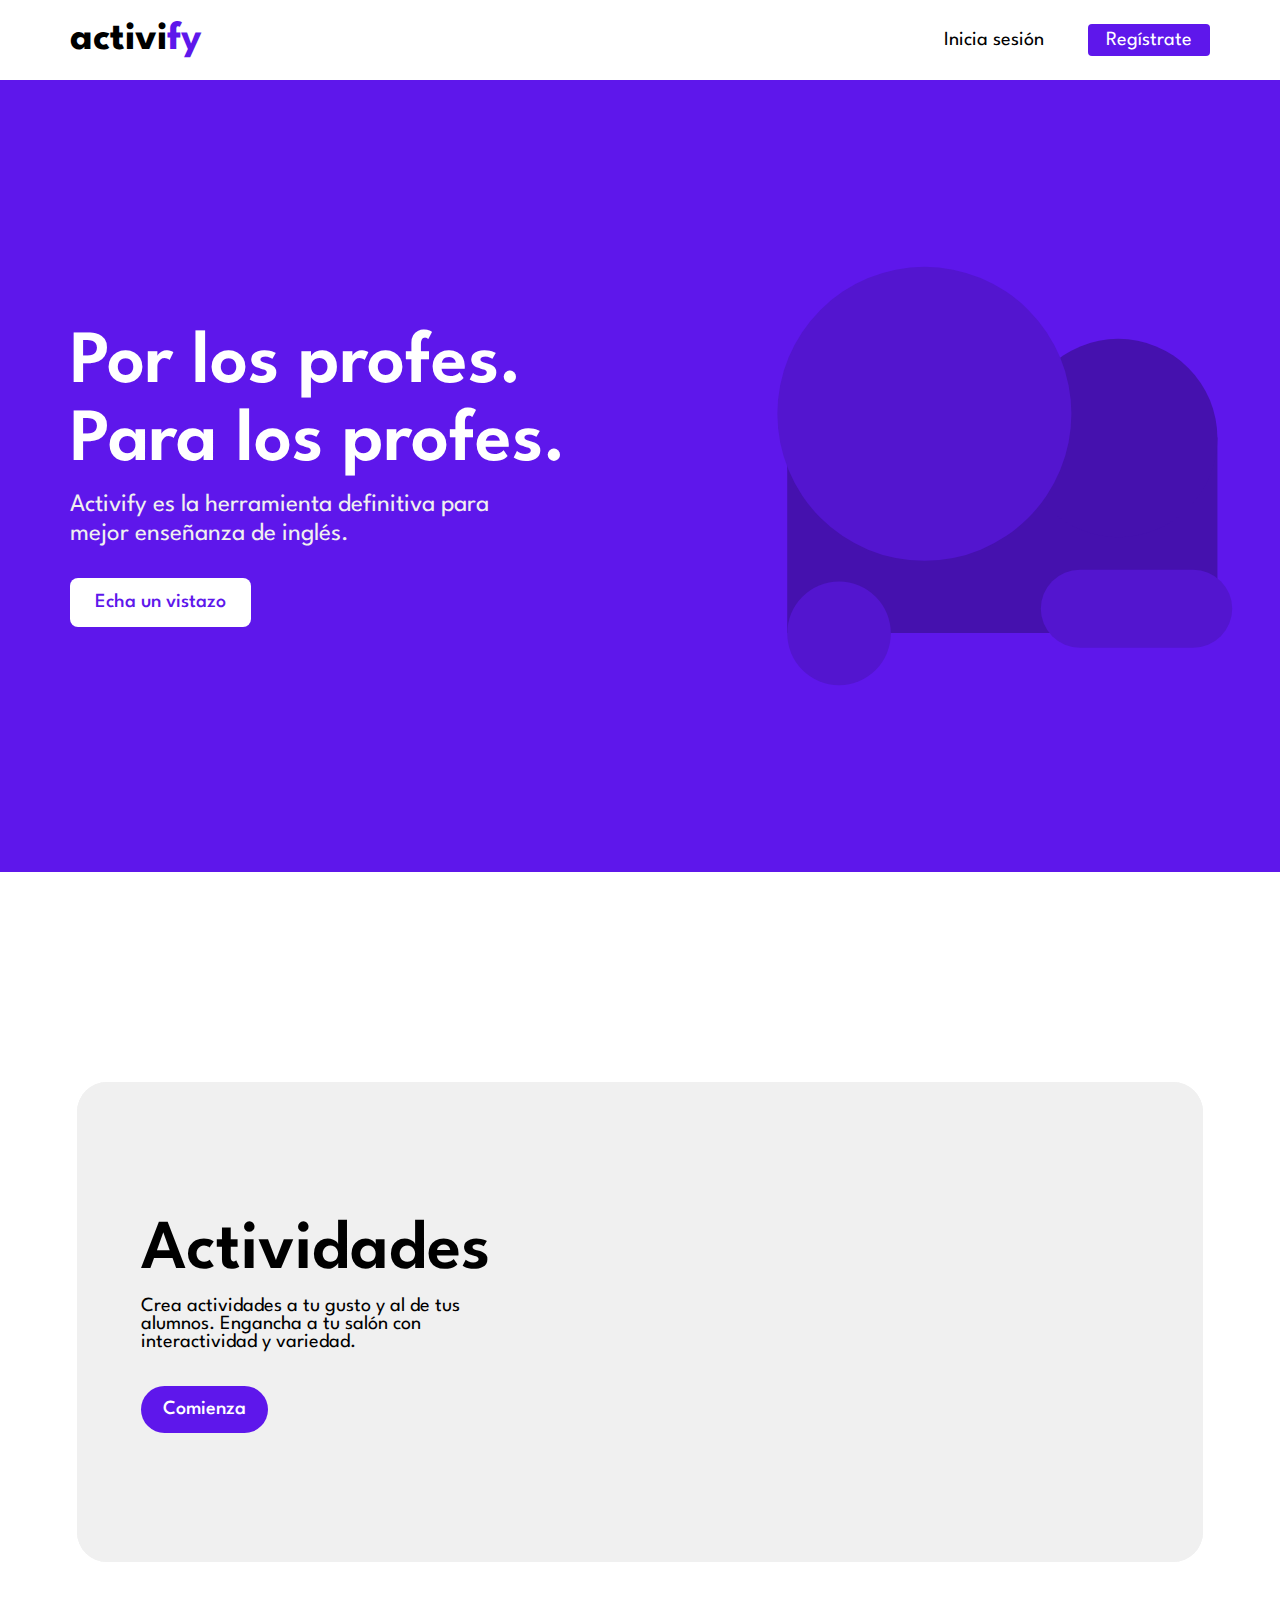
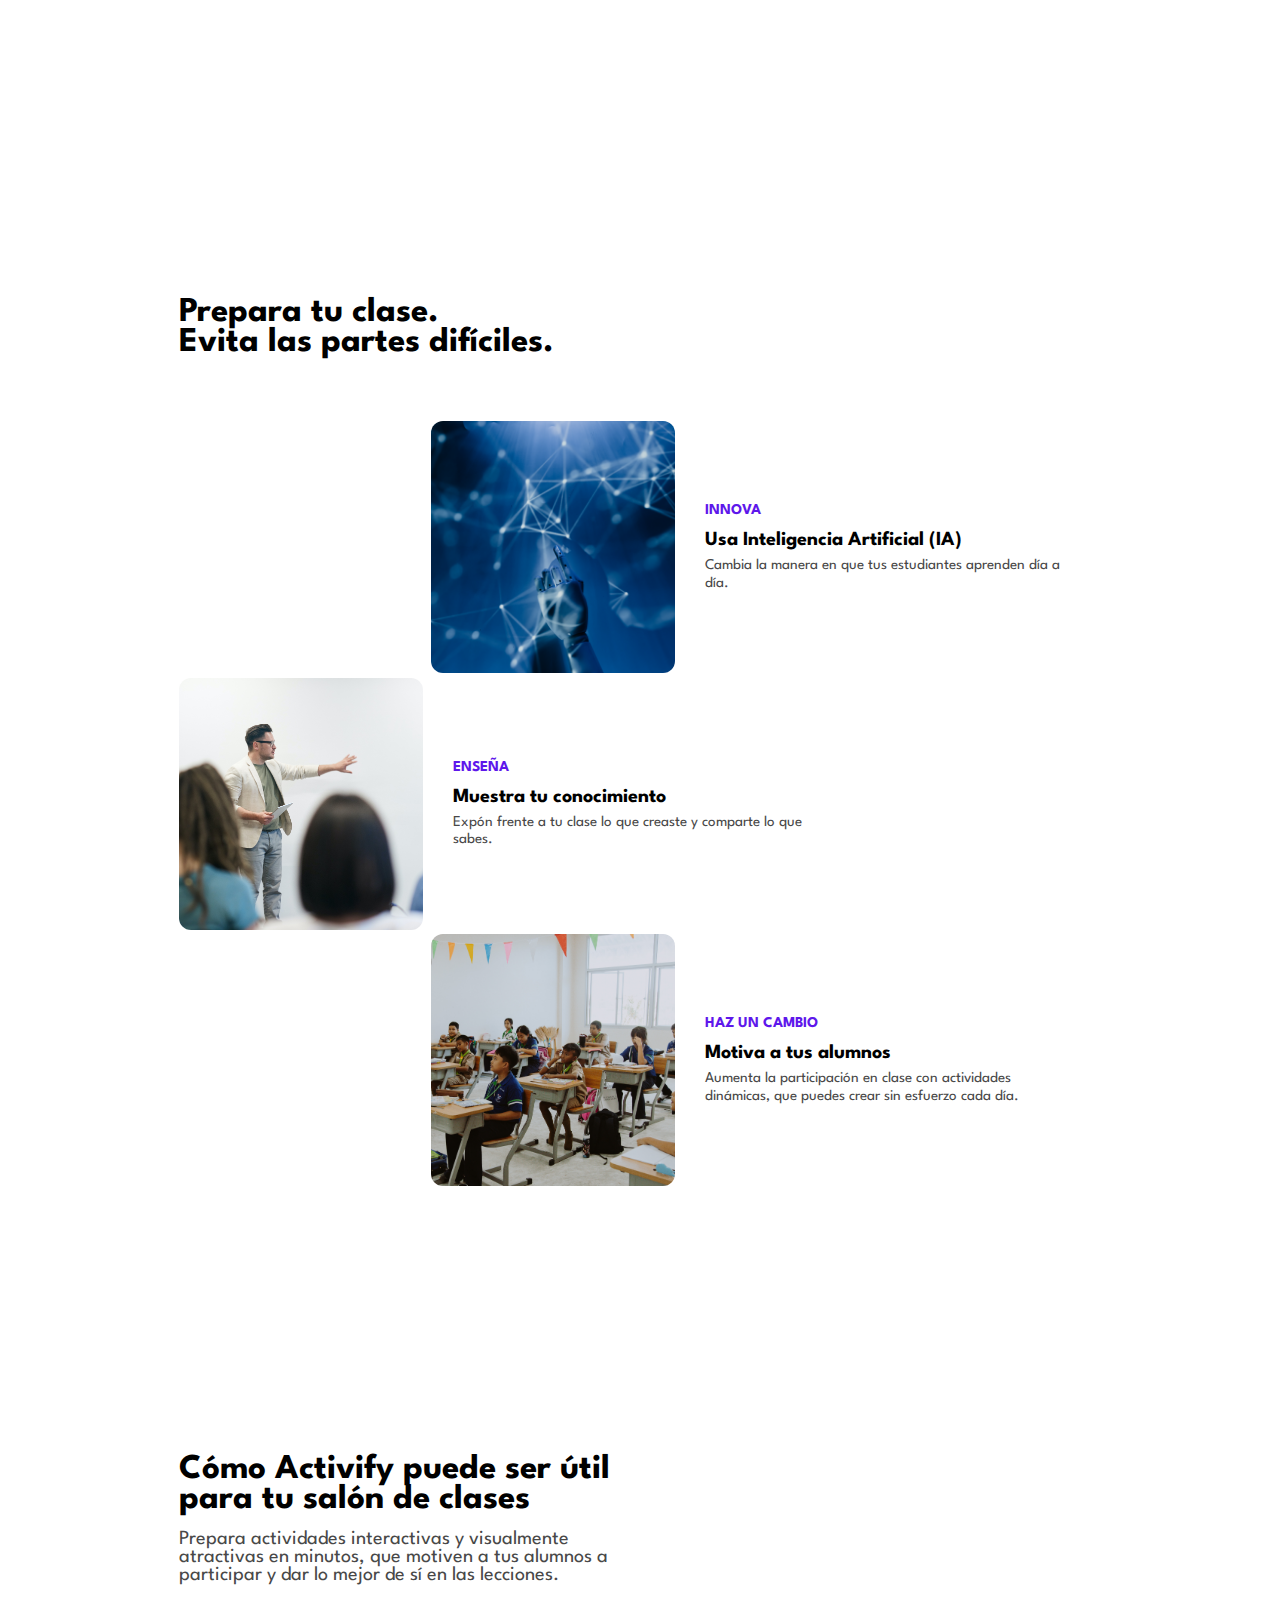
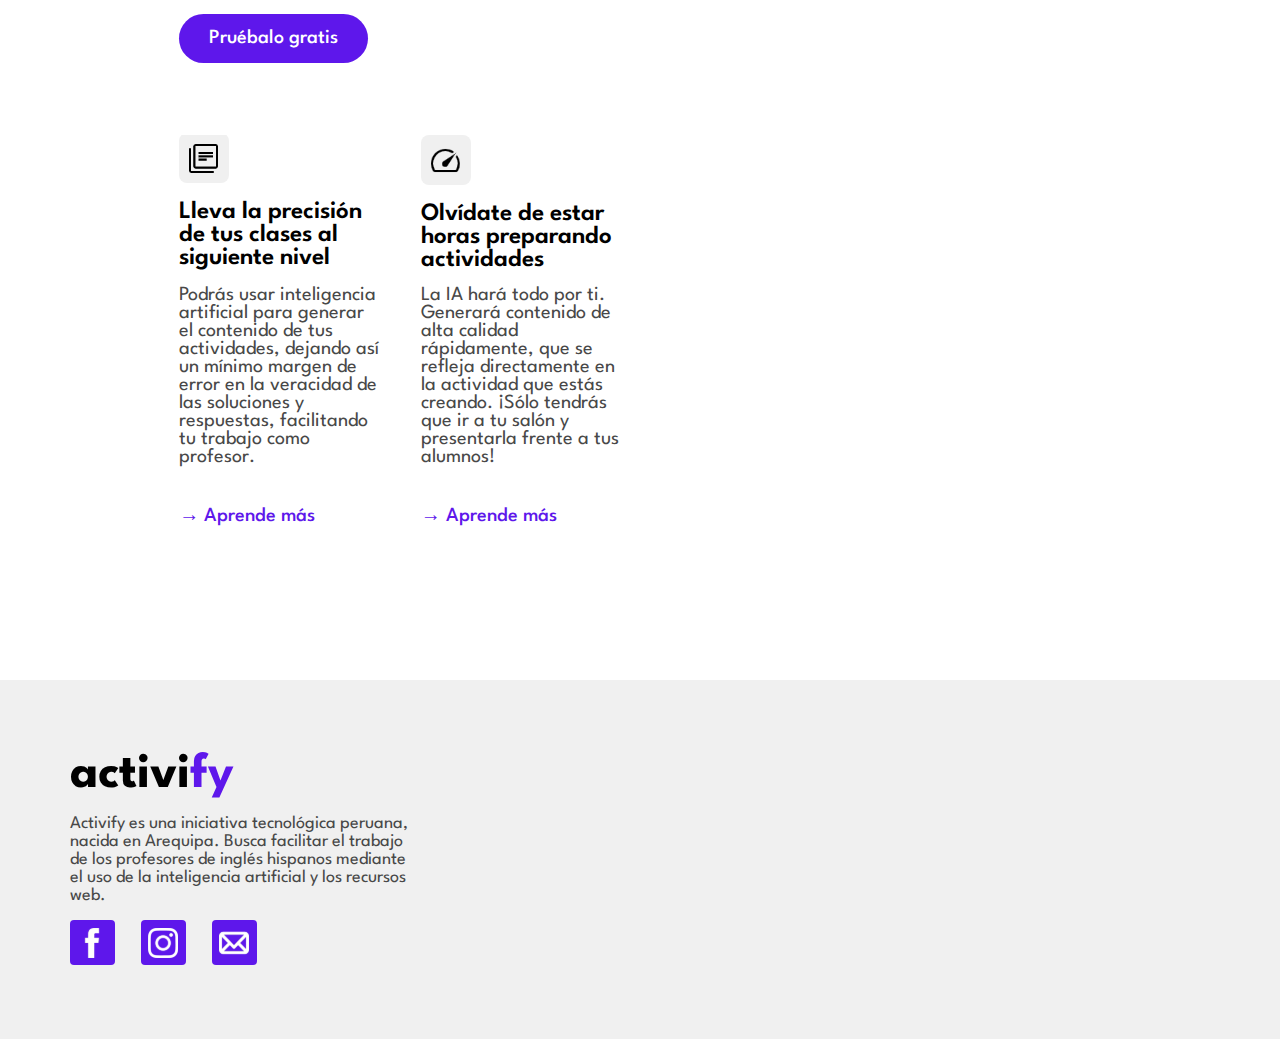
==== index.html @ 4e5f7ce3 "first commit" ====
<!DOCTYPE html>
<html lang="es">
<head>
    <meta charset="UTF-8">
    <meta name="title" content="Activify | Genera actividades para tus alumnos en minutos">
    <meta name="description" content="Activify es una plataforma hecha para facilitar el trabajo de los profesores de inglés hispanos. Con la ayuda de Activify, podrás preparar actividades digitales interactivas y dinámicas para tus alumnos en minutos.">
    <meta name="og:title" content="Activify | Genera actividades para tus alumnos en minutos">
    <meta name="og:description" content="Activify es una plataforma hecha para facilitar el trabajo de los profesores de inglés hispanos. Con la ayuda de Activify, podrás preparar actividades digitales interactivas y dinámicas para tus alumnos en minutos.">
    <meta http-equiv="X-UA-Compatible" content="IE=edge">
    <meta name="viewport" content="width=device-width, initial-scale=1.0">
    <link rel="icon" href="./resources/activify-logo.png">
    <!--Estilos generales-->
    <link rel="stylesheet" href="./styles/reset.css">
    <link rel="stylesheet" href="./styles/landing/landing-navbar.css">
    <link rel="stylesheet" href="./styles/reusables/footer.css">

    <link rel="stylesheet" href="./styles/landing/landing.css">
    <link rel="stylesheet" href="./styles/landing/svg-styling.css">
    <style>
        @import url('https://fonts.googleapis.com/css2?family=League+Spartan:wght@100;200;300;400;500;600;700;800;900&display=swap');
        @import url('https://fonts.googleapis.com/css2?family=Inter:wght@100;200;300;400;500;600;700;800;900&display=swap');
    </style>
    <title>Activify | Genera actividades para tus alumnos en minutos</title>
</head>
<body>
    <header>
        <h1>activi<strong>fy</strong></h1>
        <nav>
            <a href="./login.html">Inicia sesión</a>
            <a href="./register.html">Regístrate</a>
            <div class="burger burger1">
                <div></div>
            </div>
            <div class="dropdown-content">
                <a href="./login.html">Inicia sesión</a>
                <a href="./register.html">Regístrate</a>
            </div>
        </nav>
    </header>

    <main>
        <section class="hero-section section">
            <div class="left">
                <h2>Por los profes.<br>Para los profes.</h2>
                <p>Activify es la herramienta definitiva para mejor enseñanza de inglés.</p>
                <a href="#">Echa un vistazo</a>
            </div>
            <div class="right">
                <svg width="556" height="424" viewBox="0 0 556 424" fill="none" xmlns="http://www.w3.org/2000/svg">
                    <g id="landing-svg">
                    <path id="svg-main-rectangle" d="M57 183C57 177.477 61.4772 173 67 173H493V321C493 348.614 470.614 371 443 371H57V183Z" fill="#4511AE"/>
                    <circle id="svg-medium-circle" cx="392.5" cy="173.5" r="100.5" fill="#4511AE"/>
                    <circle id="svg-small-circle" cx="109.5" cy="371.5" r="52.5" fill="#5315CF"/>
                    <circle id="svg-big-circle" cx="196" cy="149" r="149" fill="#5315CF"/>
                    <rect id="svg-rounded-rectangle" x="314" y="307" width="194" height="79" rx="39.5" fill="#5315CF"/>
                    <g style="--svg-animation-delay: 1.2s;" id="example-profile-1">
                    <rect x="10" y="328" width="200" height="55" rx="27.5" fill="#F0F0F0"/>
                    <g id="current-plan">
                    <path id="Gratis" d="M90.146 363.662H94.154V364.112C94.154 364.672 94.058 365.196 93.866 365.684C93.674 366.168 93.402 366.596 93.05 366.968C92.702 367.336 92.29 367.624 91.814 367.832C91.338 368.04 90.812 368.144 90.236 368.144C89.652 368.144 89.116 368.038 88.628 367.826C88.144 367.61 87.724 367.314 87.368 366.938C87.016 366.562 86.742 366.126 86.546 365.63C86.354 365.134 86.258 364.602 86.258 364.034C86.258 363.47 86.354 362.94 86.546 362.444C86.742 361.948 87.016 361.512 87.368 361.136C87.724 360.76 88.144 360.466 88.628 360.254C89.116 360.042 89.652 359.936 90.236 359.936C90.664 359.936 91.048 359.984 91.388 360.08C91.732 360.172 92.038 360.298 92.306 360.458C92.574 360.618 92.808 360.8 93.008 361.004C93.208 361.204 93.378 361.41 93.518 361.622L92.354 362.21C92.138 361.902 91.856 361.646 91.508 361.442C91.16 361.234 90.736 361.13 90.236 361.13C89.848 361.13 89.49 361.206 89.162 361.358C88.838 361.51 88.556 361.72 88.316 361.988C88.08 362.256 87.896 362.566 87.764 362.918C87.636 363.266 87.572 363.638 87.572 364.034C87.572 364.43 87.636 364.804 87.764 365.156C87.896 365.508 88.08 365.818 88.316 366.086C88.556 366.354 88.838 366.566 89.162 366.722C89.49 366.874 89.848 366.95 90.236 366.95C90.6 366.95 90.93 366.892 91.226 366.776C91.526 366.656 91.786 366.492 92.006 366.284C92.226 366.076 92.4 365.834 92.528 365.558C92.656 365.278 92.73 364.978 92.75 364.658H90.146V363.662ZM96.4956 368H95.2176V363.074H96.4956V363.896H96.4656C96.4936 363.796 96.5696 363.672 96.6936 363.524C96.8216 363.372 96.9976 363.236 97.2216 363.116C97.4456 362.992 97.7156 362.93 98.0316 362.93C98.2596 362.93 98.4636 362.962 98.6436 363.026C98.8236 363.09 98.9516 363.154 99.0276 363.218L98.5116 364.274C98.4596 364.21 98.3616 364.148 98.2176 364.088C98.0776 364.024 97.9036 363.992 97.6956 363.992C97.4356 363.992 97.2156 364.068 97.0356 364.22C96.8596 364.372 96.7256 364.554 96.6336 364.766C96.5416 364.978 96.4956 365.176 96.4956 365.36V368ZM103.444 368V367.088C103.412 367.184 103.32 367.316 103.168 367.484C103.02 367.652 102.816 367.804 102.556 367.94C102.3 368.076 101.996 368.144 101.644 368.144C101.184 368.144 100.77 368.034 100.402 367.814C100.034 367.594 99.7435 367.288 99.5315 366.896C99.3195 366.504 99.2135 366.052 99.2135 365.54C99.2135 365.028 99.3195 364.576 99.5315 364.184C99.7435 363.792 100.034 363.486 100.402 363.266C100.77 363.042 101.184 362.93 101.644 362.93C101.988 362.93 102.286 362.99 102.538 363.11C102.79 363.23 102.992 363.368 103.144 363.524C103.3 363.68 103.396 363.816 103.432 363.932V363.074H104.704V368H103.444ZM100.479 365.54C100.479 365.856 100.55 366.132 100.69 366.368C100.83 366.604 101.012 366.786 101.236 366.914C101.464 367.042 101.708 367.106 101.967 367.106C102.248 367.106 102.496 367.04 102.712 366.908C102.932 366.776 103.104 366.594 103.228 366.362C103.356 366.126 103.42 365.852 103.42 365.54C103.42 365.228 103.356 364.956 103.228 364.724C103.104 364.488 102.932 364.304 102.712 364.172C102.496 364.036 102.248 363.968 101.967 363.968C101.708 363.968 101.464 364.034 101.236 364.166C101.012 364.294 100.83 364.476 100.69 364.712C100.55 364.948 100.479 365.224 100.479 365.54ZM105.604 363.074H106.528V361.052H107.8V363.074H109.018V364.154H107.8V366.26C107.8 366.524 107.844 366.722 107.932 366.854C108.024 366.986 108.154 367.052 108.322 367.052C108.462 367.052 108.572 367.026 108.652 366.974C108.736 366.922 108.786 366.886 108.802 366.866L109.276 367.796C109.252 367.82 109.182 367.86 109.066 367.916C108.95 367.972 108.8 368.024 108.616 368.072C108.432 368.12 108.222 368.144 107.986 368.144C107.57 368.144 107.222 368.02 106.942 367.772C106.666 367.524 106.528 367.136 106.528 366.608V364.154H105.604V363.074ZM110.21 368V363.074H111.488V368H110.21ZM110.864 361.598C110.648 361.598 110.462 361.52 110.306 361.364C110.154 361.208 110.078 361.022 110.078 360.806C110.078 360.59 110.154 360.404 110.306 360.248C110.462 360.088 110.648 360.008 110.864 360.008C111.008 360.008 111.14 360.046 111.26 360.122C111.384 360.194 111.482 360.29 111.554 360.41C111.63 360.526 111.668 360.658 111.668 360.806C111.668 361.022 111.59 361.208 111.434 361.364C111.278 361.52 111.088 361.598 110.864 361.598ZM114.941 362.93C115.217 362.93 115.473 362.956 115.709 363.008C115.945 363.06 116.147 363.122 116.315 363.194C116.483 363.266 116.599 363.326 116.663 363.374L116.195 364.166C116.115 364.098 115.971 364.02 115.763 363.932C115.559 363.844 115.329 363.8 115.073 363.8C114.817 363.8 114.601 363.846 114.425 363.938C114.249 364.03 114.161 364.168 114.161 364.352C114.161 364.532 114.253 364.676 114.437 364.784C114.625 364.892 114.879 364.982 115.199 365.054C115.463 365.114 115.715 365.198 115.955 365.306C116.195 365.41 116.391 365.56 116.543 365.756C116.699 365.948 116.777 366.206 116.777 366.53C116.777 366.838 116.711 367.096 116.579 367.304C116.451 367.508 116.279 367.672 116.063 367.796C115.847 367.92 115.607 368.008 115.343 368.06C115.083 368.116 114.821 368.144 114.557 368.144C114.233 368.144 113.943 368.112 113.687 368.048C113.435 367.984 113.225 367.91 113.057 367.826C112.889 367.738 112.769 367.664 112.697 367.604L113.165 366.716C113.269 366.816 113.439 366.922 113.675 367.034C113.911 367.142 114.175 367.196 114.467 367.196C114.779 367.196 115.029 367.136 115.217 367.016C115.405 366.896 115.499 366.736 115.499 366.536C115.499 366.388 115.453 366.268 115.361 366.176C115.273 366.084 115.151 366.01 114.995 365.954C114.839 365.898 114.665 365.848 114.473 365.804C114.293 365.76 114.111 365.704 113.927 365.636C113.747 365.564 113.581 365.472 113.429 365.36C113.277 365.244 113.155 365.1 113.063 364.928C112.971 364.756 112.925 364.554 112.925 364.322C112.925 364.026 113.019 363.774 113.207 363.566C113.395 363.358 113.643 363.2 113.951 363.092C114.259 362.984 114.589 362.93 114.941 362.93Z" fill="#61D8DE"/>
                    <rect x="74.5" y="355.5" width="79" height="19" rx="9.5" stroke="#61D8DE"/>
                    </g>
                    <path id="Pedro P&#195;&#169;rez" d="M74.825 337.1H77.87C78.49 337.1 79.05 337.205 79.55 337.415C80.055 337.625 80.4575 337.947 80.7575 338.382C81.0575 338.817 81.2075 339.377 81.2075 340.062C81.2075 340.747 81.0575 341.32 80.7575 341.78C80.4575 342.235 80.055 342.577 79.55 342.807C79.05 343.037 78.49 343.152 77.87 343.152H76.4V347H74.825V337.1ZM76.4 341.862H77.435C77.82 341.862 78.17 341.807 78.485 341.697C78.805 341.582 79.0575 341.395 79.2425 341.135C79.4325 340.875 79.5275 340.53 79.5275 340.1C79.5275 339.665 79.4325 339.325 79.2425 339.08C79.0575 338.83 78.805 338.652 78.485 338.547C78.17 338.442 77.82 338.39 77.435 338.39H76.4V341.862ZM83.2132 344.3C83.2232 344.625 83.3007 344.917 83.4457 345.177C83.5907 345.437 83.8032 345.642 84.0832 345.792C84.3682 345.937 84.7157 346.01 85.1257 346.01C85.4807 346.01 85.7857 345.962 86.0407 345.867C86.3007 345.767 86.5157 345.65 86.6857 345.515C86.8557 345.375 86.9807 345.245 87.0607 345.125L87.7732 346.092C87.6182 346.302 87.4232 346.49 87.1882 346.655C86.9532 346.82 86.6607 346.947 86.3107 347.038C85.9657 347.133 85.5382 347.18 85.0282 347.18C84.3582 347.18 83.7757 347.042 83.2807 346.767C82.7857 346.492 82.4007 346.105 82.1257 345.605C81.8557 345.105 81.7207 344.52 81.7207 343.85C81.7207 343.25 81.8457 342.71 82.0957 342.23C82.3457 341.745 82.7082 341.362 83.1832 341.082C83.6632 340.802 84.2382 340.662 84.9082 340.662C85.5332 340.662 86.0757 340.787 86.5357 341.037C86.9957 341.287 87.3507 341.647 87.6007 342.117C87.8557 342.582 87.9832 343.145 87.9832 343.805C87.9832 343.845 87.9807 343.927 87.9757 344.052C87.9757 344.177 87.9707 344.26 87.9607 344.3H83.2132ZM86.4832 343.13C86.4782 342.97 86.4232 342.787 86.3182 342.582C86.2182 342.377 86.0557 342.2 85.8307 342.05C85.6057 341.895 85.3057 341.817 84.9307 341.817C84.5457 341.817 84.2332 341.892 83.9932 342.042C83.7532 342.187 83.5757 342.362 83.4607 342.567C83.3457 342.767 83.2782 342.955 83.2582 343.13H86.4832ZM92.0395 347.18C91.4595 347.18 90.947 347.042 90.502 346.767C90.057 346.492 89.707 346.11 89.452 345.62C89.202 345.13 89.077 344.565 89.077 343.925C89.077 343.285 89.202 342.72 89.452 342.23C89.707 341.74 90.057 341.357 90.502 341.082C90.947 340.802 91.4595 340.662 92.0395 340.662C92.4695 340.662 92.852 340.737 93.187 340.887C93.522 341.032 93.7895 341.202 93.9895 341.397C94.1895 341.592 94.307 341.765 94.342 341.915V336.68H95.947V347H94.3645V345.86C94.2945 346.035 94.152 346.225 93.937 346.43C93.722 346.635 93.4495 346.812 93.1195 346.962C92.7945 347.108 92.4345 347.18 92.0395 347.18ZM92.452 345.882C92.802 345.882 93.1195 345.8 93.4045 345.635C93.6895 345.47 93.917 345.242 94.087 344.952C94.257 344.657 94.342 344.315 94.342 343.925C94.342 343.535 94.257 343.195 94.087 342.905C93.917 342.61 93.6895 342.38 93.4045 342.215C93.1195 342.045 92.802 341.96 92.452 341.96C92.132 341.96 91.8345 342.042 91.5595 342.207C91.2895 342.367 91.072 342.595 90.907 342.89C90.742 343.185 90.6595 343.53 90.6595 343.925C90.6595 344.32 90.742 344.665 90.907 344.96C91.072 345.255 91.2895 345.482 91.5595 345.642C91.8345 345.802 92.132 345.882 92.452 345.882ZM98.8822 347H97.2847V340.842H98.8822V341.87H98.8447C98.8797 341.745 98.9747 341.59 99.1297 341.405C99.2897 341.215 99.5097 341.045 99.7897 340.895C100.07 340.74 100.407 340.662 100.802 340.662C101.087 340.662 101.342 340.702 101.567 340.782C101.792 340.862 101.952 340.942 102.047 341.022L101.402 342.342C101.337 342.262 101.215 342.185 101.035 342.11C100.86 342.03 100.642 341.99 100.382 341.99C100.057 341.99 99.7822 342.085 99.5572 342.275C99.3372 342.465 99.1697 342.692 99.0547 342.957C98.9397 343.222 98.8822 343.47 98.8822 343.7V347ZM105.61 347.18C104.965 347.18 104.39 347.04 103.885 346.76C103.385 346.475 102.992 346.09 102.707 345.605C102.422 345.115 102.28 344.56 102.28 343.94C102.28 343.32 102.422 342.762 102.707 342.267C102.992 341.772 103.385 341.382 103.885 341.097C104.39 340.807 104.965 340.662 105.61 340.662C106.255 340.662 106.825 340.807 107.32 341.097C107.815 341.382 108.202 341.772 108.482 342.267C108.767 342.762 108.91 343.32 108.91 343.94C108.91 344.56 108.767 345.115 108.482 345.605C108.202 346.09 107.815 346.475 107.32 346.76C106.825 347.04 106.255 347.18 105.61 347.18ZM105.61 345.83C105.97 345.83 106.282 345.747 106.547 345.582C106.812 345.417 107.017 345.192 107.162 344.907C107.307 344.622 107.38 344.297 107.38 343.932C107.38 343.567 107.307 343.242 107.162 342.957C107.017 342.667 106.812 342.437 106.547 342.267C106.282 342.097 105.97 342.012 105.61 342.012C105.25 342.012 104.935 342.097 104.665 342.267C104.4 342.437 104.192 342.667 104.042 342.957C103.897 343.242 103.825 343.567 103.825 343.932C103.825 344.297 103.897 344.622 104.042 344.907C104.192 345.192 104.4 345.417 104.665 345.582C104.935 345.747 105.25 345.83 105.61 345.83ZM114.156 337.1H117.201C117.821 337.1 118.381 337.205 118.881 337.415C119.386 337.625 119.789 337.947 120.089 338.382C120.389 338.817 120.539 339.377 120.539 340.062C120.539 340.747 120.389 341.32 120.089 341.78C119.789 342.235 119.386 342.577 118.881 342.807C118.381 343.037 117.821 343.152 117.201 343.152H115.731V347H114.156V337.1ZM115.731 341.862H116.766C117.151 341.862 117.501 341.807 117.816 341.697C118.136 341.582 118.389 341.395 118.574 341.135C118.764 340.875 118.859 340.53 118.859 340.1C118.859 339.665 118.764 339.325 118.574 339.08C118.389 338.83 118.136 338.652 117.816 338.547C117.501 338.442 117.151 338.39 116.766 338.39H115.731V341.862ZM123.116 344.3C123.126 344.625 123.203 344.917 123.348 345.177C123.493 345.437 123.706 345.642 123.986 345.792C124.271 345.937 124.618 346.01 125.028 346.01C125.383 346.01 125.688 345.962 125.943 345.867C126.203 345.767 126.418 345.65 126.588 345.515C126.758 345.375 126.883 345.245 126.963 345.125L127.676 346.092C127.521 346.302 127.326 346.49 127.091 346.655C126.856 346.82 126.563 346.947 126.213 347.038C125.868 347.133 125.441 347.18 124.931 347.18C124.261 347.18 123.678 347.042 123.183 346.767C122.688 346.492 122.303 346.105 122.028 345.605C121.758 345.105 121.623 344.52 121.623 343.85C121.623 343.25 121.748 342.71 121.998 342.23C122.248 341.745 122.611 341.362 123.086 341.082C123.566 340.802 124.141 340.662 124.811 340.662C125.436 340.662 125.978 340.787 126.438 341.037C126.898 341.287 127.253 341.647 127.503 342.117C127.758 342.582 127.886 343.145 127.886 343.805C127.886 343.845 127.883 343.927 127.878 344.052C127.878 344.177 127.873 344.26 127.863 344.3H123.116ZM126.386 343.13C126.381 342.97 126.326 342.787 126.221 342.582C126.121 342.377 125.958 342.2 125.733 342.05C125.508 341.895 125.208 341.817 124.833 341.817C124.448 341.817 124.136 341.892 123.896 342.042C123.656 342.187 123.478 342.362 123.363 342.567C123.248 342.767 123.181 342.955 123.161 343.13H126.386ZM123.903 340.047L123.378 339.335L125.703 337.385L126.558 338.45L123.903 340.047ZM130.801 347H129.204V340.842H130.801V341.87H130.764C130.799 341.745 130.894 341.59 131.049 341.405C131.209 341.215 131.429 341.045 131.709 340.895C131.989 340.74 132.326 340.662 132.721 340.662C133.006 340.662 133.261 340.702 133.486 340.782C133.711 340.862 133.871 340.942 133.966 341.022L133.321 342.342C133.256 342.262 133.134 342.185 132.954 342.11C132.779 342.03 132.561 341.99 132.301 341.99C131.976 341.99 131.701 342.085 131.476 342.275C131.256 342.465 131.089 342.692 130.974 342.957C130.859 343.222 130.801 343.47 130.801 343.7V347ZM135.699 344.3C135.709 344.625 135.786 344.917 135.931 345.177C136.076 345.437 136.289 345.642 136.569 345.792C136.854 345.937 137.201 346.01 137.611 346.01C137.966 346.01 138.271 345.962 138.526 345.867C138.786 345.767 139.001 345.65 139.171 345.515C139.341 345.375 139.466 345.245 139.546 345.125L140.259 346.092C140.104 346.302 139.909 346.49 139.674 346.655C139.439 346.82 139.146 346.947 138.796 347.038C138.451 347.133 138.024 347.18 137.514 347.18C136.844 347.18 136.261 347.042 135.766 346.767C135.271 346.492 134.886 346.105 134.611 345.605C134.341 345.105 134.206 344.52 134.206 343.85C134.206 343.25 134.331 342.71 134.581 342.23C134.831 341.745 135.194 341.362 135.669 341.082C136.149 340.802 136.724 340.662 137.394 340.662C138.019 340.662 138.561 340.787 139.021 341.037C139.481 341.287 139.836 341.647 140.086 342.117C140.341 342.582 140.469 343.145 140.469 343.805C140.469 343.845 140.466 343.927 140.461 344.052C140.461 344.177 140.456 344.26 140.446 344.3H135.699ZM138.969 343.13C138.964 342.97 138.909 342.787 138.804 342.582C138.704 342.377 138.541 342.2 138.316 342.05C138.091 341.895 137.791 341.817 137.416 341.817C137.031 341.817 136.719 341.892 136.479 342.042C136.239 342.187 136.061 342.362 135.946 342.567C135.831 342.767 135.764 342.955 135.744 343.13H138.969ZM141.615 340.842H147.21L143.715 345.83H147.022V347H141.165L144.66 342.012H141.615V340.842Z" fill="black"/>
                    <g id="profile-picture">
                    <rect x="20" y="335" width="40" height="40" rx="20" fill="white"/>
                    </g>
                    </g>
                    <g style="--svg-animation-delay: 1.4s;" id="example-profile-2">
                    <rect x="88" y="30" width="200" height="55" rx="27.5" fill="#F0F0F0"/>
                    <g id="current-plan_2">
                    <path id="B&#195;&#161;sico" d="M164.624 62.08H166.988C167.424 62.08 167.832 62.14 168.212 62.26C168.596 62.376 168.906 62.574 169.142 62.854C169.378 63.13 169.496 63.512 169.496 64C169.496 64.328 169.432 64.624 169.304 64.888C169.18 65.152 169.022 65.366 168.83 65.53C168.638 65.694 168.442 65.794 168.242 65.83C168.41 65.846 168.586 65.898 168.77 65.986C168.958 66.07 169.134 66.19 169.298 66.346C169.466 66.502 169.602 66.698 169.706 66.934C169.81 67.17 169.862 67.446 169.862 67.762C169.862 68.202 169.77 68.59 169.586 68.926C169.402 69.262 169.128 69.526 168.764 69.718C168.4 69.906 167.944 70 167.396 70H164.624V62.08ZM165.884 68.962H167.192C167.536 68.962 167.804 68.904 167.996 68.788C168.192 68.672 168.332 68.518 168.416 68.326C168.5 68.13 168.542 67.916 168.542 67.684C168.542 67.304 168.42 67.006 168.176 66.79C167.932 66.574 167.582 66.466 167.126 66.466H165.884V68.962ZM165.884 65.446H167.024C167.3 65.446 167.528 65.39 167.708 65.278C167.888 65.162 168.022 65.01 168.11 64.822C168.198 64.63 168.242 64.43 168.242 64.222C168.242 63.802 168.12 63.514 167.876 63.358C167.632 63.198 167.306 63.118 166.898 63.118H165.884V65.446ZM174.986 70V69.088C174.954 69.184 174.862 69.316 174.71 69.484C174.562 69.652 174.358 69.804 174.098 69.94C173.842 70.076 173.538 70.144 173.186 70.144C172.726 70.144 172.312 70.034 171.944 69.814C171.576 69.594 171.286 69.288 171.074 68.896C170.862 68.504 170.756 68.052 170.756 67.54C170.756 67.028 170.862 66.576 171.074 66.184C171.286 65.792 171.576 65.486 171.944 65.266C172.312 65.042 172.726 64.93 173.186 64.93C173.53 64.93 173.828 64.99 174.08 65.11C174.332 65.23 174.534 65.368 174.686 65.524C174.842 65.68 174.938 65.816 174.974 65.932V65.074H176.246V70H174.986ZM172.022 67.54C172.022 67.856 172.092 68.132 172.232 68.368C172.372 68.604 172.554 68.786 172.778 68.914C173.006 69.042 173.25 69.106 173.51 69.106C173.79 69.106 174.038 69.04 174.254 68.908C174.474 68.776 174.646 68.594 174.77 68.362C174.898 68.126 174.962 67.852 174.962 67.54C174.962 67.228 174.898 66.956 174.77 66.724C174.646 66.488 174.474 66.304 174.254 66.172C174.038 66.036 173.79 65.968 173.51 65.968C173.25 65.968 173.006 66.034 172.778 66.166C172.554 66.294 172.372 66.476 172.232 66.712C172.092 66.948 172.022 67.224 172.022 67.54ZM172.826 64.438L172.406 63.868L174.266 62.308L174.95 63.16L172.826 64.438ZM179.523 64.93C179.799 64.93 180.055 64.956 180.291 65.008C180.527 65.06 180.729 65.122 180.897 65.194C181.065 65.266 181.181 65.326 181.245 65.374L180.777 66.166C180.697 66.098 180.553 66.02 180.345 65.932C180.141 65.844 179.911 65.8 179.655 65.8C179.399 65.8 179.183 65.846 179.007 65.938C178.831 66.03 178.743 66.168 178.743 66.352C178.743 66.532 178.835 66.676 179.019 66.784C179.207 66.892 179.461 66.982 179.781 67.054C180.045 67.114 180.297 67.198 180.537 67.306C180.777 67.41 180.973 67.56 181.125 67.756C181.281 67.948 181.359 68.206 181.359 68.53C181.359 68.838 181.293 69.096 181.161 69.304C181.033 69.508 180.861 69.672 180.645 69.796C180.429 69.92 180.189 70.008 179.925 70.06C179.665 70.116 179.403 70.144 179.139 70.144C178.815 70.144 178.525 70.112 178.269 70.048C178.017 69.984 177.807 69.91 177.639 69.826C177.471 69.738 177.351 69.664 177.279 69.604L177.747 68.716C177.851 68.816 178.021 68.922 178.257 69.034C178.493 69.142 178.757 69.196 179.049 69.196C179.361 69.196 179.611 69.136 179.799 69.016C179.987 68.896 180.081 68.736 180.081 68.536C180.081 68.388 180.035 68.268 179.943 68.176C179.855 68.084 179.733 68.01 179.577 67.954C179.421 67.898 179.247 67.848 179.055 67.804C178.875 67.76 178.693 67.704 178.509 67.636C178.329 67.564 178.163 67.472 178.011 67.36C177.859 67.244 177.737 67.1 177.645 66.928C177.553 66.756 177.507 66.554 177.507 66.322C177.507 66.026 177.601 65.774 177.789 65.566C177.977 65.358 178.225 65.2 178.533 65.092C178.841 64.984 179.171 64.93 179.523 64.93ZM182.596 70V65.074H183.874V70H182.596ZM183.25 63.598C183.034 63.598 182.848 63.52 182.692 63.364C182.54 63.208 182.464 63.022 182.464 62.806C182.464 62.59 182.54 62.404 182.692 62.248C182.848 62.088 183.034 62.008 183.25 62.008C183.394 62.008 183.526 62.046 183.646 62.122C183.77 62.194 183.868 62.29 183.94 62.41C184.016 62.526 184.054 62.658 184.054 62.806C184.054 63.022 183.976 63.208 183.82 63.364C183.664 63.52 183.474 63.598 183.25 63.598ZM187.801 69.106C188.085 69.106 188.315 69.06 188.491 68.968C188.671 68.872 188.787 68.802 188.839 68.758L189.445 69.658C189.397 69.698 189.297 69.758 189.145 69.838C188.993 69.914 188.799 69.984 188.563 70.048C188.331 70.112 188.067 70.144 187.771 70.144C187.283 70.144 186.839 70.042 186.439 69.838C186.043 69.63 185.725 69.332 185.485 68.944C185.249 68.552 185.131 68.082 185.131 67.534C185.131 66.982 185.249 66.512 185.485 66.124C185.725 65.736 186.043 65.44 186.439 65.236C186.839 65.032 187.283 64.93 187.771 64.93C188.063 64.93 188.323 64.964 188.551 65.032C188.783 65.096 188.975 65.17 189.127 65.254C189.279 65.338 189.381 65.404 189.433 65.452L188.815 66.352C188.787 66.324 188.729 66.28 188.641 66.22C188.557 66.156 188.445 66.098 188.305 66.046C188.165 65.994 187.997 65.968 187.801 65.968C187.561 65.968 187.331 66.032 187.111 66.16C186.891 66.288 186.711 66.47 186.571 66.706C186.431 66.938 186.361 67.214 186.361 67.534C186.361 67.854 186.431 68.132 186.571 68.368C186.711 68.604 186.891 68.786 187.111 68.914C187.331 69.042 187.561 69.106 187.801 69.106ZM192.733 70.144C192.217 70.144 191.757 70.032 191.353 69.808C190.953 69.58 190.639 69.272 190.411 68.884C190.183 68.492 190.069 68.048 190.069 67.552C190.069 67.056 190.183 66.61 190.411 66.214C190.639 65.818 190.953 65.506 191.353 65.278C191.757 65.046 192.217 64.93 192.733 64.93C193.249 64.93 193.705 65.046 194.101 65.278C194.497 65.506 194.807 65.818 195.031 66.214C195.259 66.61 195.373 67.056 195.373 67.552C195.373 68.048 195.259 68.492 195.031 68.884C194.807 69.272 194.497 69.58 194.101 69.808C193.705 70.032 193.249 70.144 192.733 70.144ZM192.733 69.064C193.021 69.064 193.271 68.998 193.483 68.866C193.695 68.734 193.859 68.554 193.975 68.326C194.091 68.098 194.149 67.838 194.149 67.546C194.149 67.254 194.091 66.994 193.975 66.766C193.859 66.534 193.695 66.35 193.483 66.214C193.271 66.078 193.021 66.01 192.733 66.01C192.445 66.01 192.193 66.078 191.977 66.214C191.765 66.35 191.599 66.534 191.479 66.766C191.363 66.994 191.305 67.254 191.305 67.546C191.305 67.838 191.363 68.098 191.479 68.326C191.599 68.554 191.765 68.734 191.977 68.866C192.193 68.998 192.445 69.064 192.733 69.064Z" fill="#5E17EB"/>
                    <rect x="152.5" y="57.5" width="79" height="19" rx="9.5" stroke="#5E17EB"/>
                    </g>
                    <path id="Juan C&#195;&#161;rdenas" d="M157.003 45.9775C157.003 46.6425 156.893 47.215 156.673 47.695C156.453 48.17 156.13 48.5375 155.705 48.7975C155.28 49.0525 154.758 49.18 154.138 49.18C153.673 49.18 153.275 49.1175 152.945 48.9925C152.615 48.8675 152.355 48.73 152.165 48.58C151.98 48.425 151.865 48.31 151.82 48.235L152.465 46.8775C152.525 46.9625 152.613 47.0675 152.728 47.1925C152.848 47.3125 153.005 47.42 153.2 47.515C153.4 47.605 153.645 47.65 153.935 47.65C154.27 47.65 154.548 47.575 154.768 47.425C154.988 47.27 155.153 47.05 155.263 46.765C155.373 46.48 155.428 46.1375 155.428 45.7375V39.1H157.003V45.9775ZM160.183 45.865C160.183 46.465 160.305 46.9425 160.55 47.2975C160.8 47.6525 161.193 47.83 161.728 47.83C162.268 47.83 162.66 47.6525 162.905 47.2975C163.15 46.9425 163.273 46.465 163.273 45.865V42.8425H164.863V46.0675C164.863 46.6875 164.74 47.2325 164.495 47.7025C164.25 48.1675 163.895 48.53 163.43 48.79C162.965 49.05 162.398 49.18 161.728 49.18C161.063 49.18 160.498 49.05 160.033 48.79C159.568 48.53 159.213 48.1675 158.968 47.7025C158.723 47.2325 158.6 46.6875 158.6 46.0675V42.8425H160.183V45.865ZM171.417 49V47.86C171.377 47.98 171.262 48.145 171.072 48.355C170.887 48.565 170.632 48.755 170.307 48.925C169.987 49.095 169.607 49.18 169.167 49.18C168.592 49.18 168.074 49.0425 167.614 48.7675C167.154 48.4925 166.792 48.11 166.527 47.62C166.262 47.13 166.129 46.565 166.129 45.925C166.129 45.285 166.262 44.72 166.527 44.23C166.792 43.74 167.154 43.3575 167.614 43.0825C168.074 42.8025 168.592 42.6625 169.167 42.6625C169.597 42.6625 169.969 42.7375 170.284 42.8875C170.599 43.0375 170.852 43.21 171.042 43.405C171.237 43.6 171.357 43.77 171.402 43.915V42.8425H172.992V49H171.417ZM167.712 45.925C167.712 46.32 167.799 46.665 167.974 46.96C168.149 47.255 168.377 47.4825 168.657 47.6425C168.942 47.8025 169.247 47.8825 169.572 47.8825C169.922 47.8825 170.232 47.8 170.502 47.635C170.777 47.47 170.992 47.2425 171.147 46.9525C171.307 46.6575 171.387 46.315 171.387 45.925C171.387 45.535 171.307 45.195 171.147 44.905C170.992 44.61 170.777 44.38 170.502 44.215C170.232 44.045 169.922 43.96 169.572 43.96C169.247 43.96 168.942 44.0425 168.657 44.2075C168.377 44.3675 168.149 44.595 167.974 44.89C167.799 45.185 167.712 45.53 167.712 45.925ZM178.324 42.6625C178.739 42.6625 179.142 42.7475 179.532 42.9175C179.922 43.0875 180.242 43.36 180.492 43.735C180.747 44.105 180.874 44.5875 180.874 45.1825V49H179.262V45.475C179.262 44.92 179.129 44.5125 178.864 44.2525C178.604 43.9875 178.267 43.855 177.852 43.855C177.577 43.855 177.314 43.9325 177.064 44.0875C176.814 44.2425 176.609 44.4525 176.449 44.7175C176.294 44.9825 176.217 45.2875 176.217 45.6325V49H174.612V42.8425H176.217V43.8775C176.262 43.7075 176.382 43.53 176.577 43.345C176.777 43.155 177.029 42.995 177.334 42.865C177.639 42.73 177.969 42.6625 178.324 42.6625ZM191.245 47.62C191.815 47.62 192.312 47.5425 192.737 47.3875C193.167 47.2275 193.48 47.07 193.675 46.915L194.35 48.265C194.125 48.465 193.732 48.6675 193.172 48.8725C192.612 49.0775 191.942 49.18 191.162 49.18C190.432 49.18 189.752 49.05 189.122 48.79C188.492 48.53 187.94 48.17 187.465 47.71C186.99 47.245 186.62 46.7025 186.355 46.0825C186.09 45.4625 185.957 44.79 185.957 44.065C185.957 43.34 186.09 42.665 186.355 42.04C186.62 41.415 186.987 40.87 187.457 40.405C187.932 39.94 188.485 39.5775 189.115 39.3175C189.75 39.0525 190.432 38.92 191.162 38.92C191.942 38.92 192.612 39.0225 193.172 39.2275C193.732 39.4325 194.125 39.635 194.35 39.835L193.675 41.185C193.48 41.03 193.167 40.875 192.737 40.72C192.312 40.56 191.815 40.48 191.245 40.48C190.705 40.48 190.215 40.57 189.775 40.75C189.335 40.93 188.957 41.1825 188.642 41.5075C188.327 41.8325 188.085 42.2125 187.915 42.6475C187.745 43.0775 187.66 43.5425 187.66 44.0425C187.66 44.5475 187.745 45.0175 187.915 45.4525C188.085 45.8875 188.327 46.2675 188.642 46.5925C188.957 46.9175 189.335 47.17 189.775 47.35C190.215 47.53 190.705 47.62 191.245 47.62ZM200.714 49V47.86C200.674 47.98 200.559 48.145 200.369 48.355C200.184 48.565 199.929 48.755 199.604 48.925C199.284 49.095 198.904 49.18 198.464 49.18C197.889 49.18 197.371 49.0425 196.911 48.7675C196.451 48.4925 196.089 48.11 195.824 47.62C195.559 47.13 195.426 46.565 195.426 45.925C195.426 45.285 195.559 44.72 195.824 44.23C196.089 43.74 196.451 43.3575 196.911 43.0825C197.371 42.8025 197.889 42.6625 198.464 42.6625C198.894 42.6625 199.266 42.7375 199.581 42.8875C199.896 43.0375 200.149 43.21 200.339 43.405C200.534 43.6 200.654 43.77 200.699 43.915V42.8425H202.289V49H200.714ZM197.009 45.925C197.009 46.32 197.096 46.665 197.271 46.96C197.446 47.255 197.674 47.4825 197.954 47.6425C198.239 47.8025 198.544 47.8825 198.869 47.8825C199.219 47.8825 199.529 47.8 199.799 47.635C200.074 47.47 200.289 47.2425 200.444 46.9525C200.604 46.6575 200.684 46.315 200.684 45.925C200.684 45.535 200.604 45.195 200.444 44.905C200.289 44.61 200.074 44.38 199.799 44.215C199.529 44.045 199.219 43.96 198.869 43.96C198.544 43.96 198.239 44.0425 197.954 44.2075C197.674 44.3675 197.446 44.595 197.271 44.89C197.096 45.185 197.009 45.53 197.009 45.925ZM198.014 42.0475L197.489 41.335L199.814 39.385L200.669 40.45L198.014 42.0475ZM205.461 49H203.864V42.8425H205.461V43.87H205.424C205.459 43.745 205.554 43.59 205.709 43.405C205.869 43.215 206.089 43.045 206.369 42.895C206.649 42.74 206.986 42.6625 207.381 42.6625C207.666 42.6625 207.921 42.7025 208.146 42.7825C208.371 42.8625 208.531 42.9425 208.626 43.0225L207.981 44.3425C207.916 44.2625 207.794 44.185 207.614 44.11C207.439 44.03 207.221 43.99 206.961 43.99C206.636 43.99 206.361 44.085 206.136 44.275C205.916 44.465 205.749 44.6925 205.634 44.9575C205.519 45.2225 205.461 45.47 205.461 45.7V49ZM211.949 49.18C211.369 49.18 210.856 49.0425 210.411 48.7675C209.966 48.4925 209.616 48.11 209.361 47.62C209.111 47.13 208.986 46.565 208.986 45.925C208.986 45.285 209.111 44.72 209.361 44.23C209.616 43.74 209.966 43.3575 210.411 43.0825C210.856 42.8025 211.369 42.6625 211.949 42.6625C212.379 42.6625 212.761 42.7375 213.096 42.8875C213.431 43.0325 213.699 43.2025 213.899 43.3975C214.099 43.5925 214.216 43.765 214.251 43.915V38.68H215.856V49H214.274V47.86C214.204 48.035 214.061 48.225 213.846 48.43C213.631 48.635 213.359 48.8125 213.029 48.9625C212.704 49.1075 212.344 49.18 211.949 49.18ZM212.361 47.8825C212.711 47.8825 213.029 47.8 213.314 47.635C213.599 47.47 213.826 47.2425 213.996 46.9525C214.166 46.6575 214.251 46.315 214.251 45.925C214.251 45.535 214.166 45.195 213.996 44.905C213.826 44.61 213.599 44.38 213.314 44.215C213.029 44.045 212.711 43.96 212.361 43.96C212.041 43.96 211.744 44.0425 211.469 44.2075C211.199 44.3675 210.981 44.595 210.816 44.89C210.651 45.185 210.569 45.53 210.569 45.925C210.569 46.32 210.651 46.665 210.816 46.96C210.981 47.255 211.199 47.4825 211.469 47.6425C211.744 47.8025 212.041 47.8825 212.361 47.8825ZM218.371 46.3C218.381 46.625 218.459 46.9175 218.604 47.1775C218.749 47.4375 218.961 47.6425 219.241 47.7925C219.526 47.9375 219.874 48.01 220.284 48.01C220.639 48.01 220.944 47.9625 221.199 47.8675C221.459 47.7675 221.674 47.65 221.844 47.515C222.014 47.375 222.139 47.245 222.219 47.125L222.931 48.0925C222.776 48.3025 222.581 48.49 222.346 48.655C222.111 48.82 221.819 48.9475 221.469 49.0375C221.124 49.1325 220.696 49.18 220.186 49.18C219.516 49.18 218.934 49.0425 218.439 48.7675C217.944 48.4925 217.559 48.105 217.284 47.605C217.014 47.105 216.879 46.52 216.879 45.85C216.879 45.25 217.004 44.71 217.254 44.23C217.504 43.745 217.866 43.3625 218.341 43.0825C218.821 42.8025 219.396 42.6625 220.066 42.6625C220.691 42.6625 221.234 42.7875 221.694 43.0375C222.154 43.2875 222.509 43.6475 222.759 44.1175C223.014 44.5825 223.141 45.145 223.141 45.805C223.141 45.845 223.139 45.9275 223.134 46.0525C223.134 46.1775 223.129 46.26 223.119 46.3H218.371ZM221.641 45.13C221.636 44.97 221.581 44.7875 221.476 44.5825C221.376 44.3775 221.214 44.2 220.989 44.05C220.764 43.895 220.464 43.8175 220.089 43.8175C219.704 43.8175 219.391 43.8925 219.151 44.0425C218.911 44.1875 218.734 44.3625 218.619 44.5675C218.504 44.7675 218.436 44.955 218.416 45.13H221.641ZM228.188 42.6625C228.603 42.6625 229.005 42.7475 229.395 42.9175C229.785 43.0875 230.105 43.36 230.355 43.735C230.61 44.105 230.738 44.5875 230.738 45.1825V49H229.125V45.475C229.125 44.92 228.993 44.5125 228.728 44.2525C228.468 43.9875 228.13 43.855 227.715 43.855C227.44 43.855 227.178 43.9325 226.928 44.0875C226.678 44.2425 226.473 44.4525 226.313 44.7175C226.158 44.9825 226.08 45.2875 226.08 45.6325V49H224.475V42.8425H226.08V43.8775C226.125 43.7075 226.245 43.53 226.44 43.345C226.64 43.155 226.893 42.995 227.198 42.865C227.503 42.73 227.833 42.6625 228.188 42.6625ZM237.232 49V47.86C237.192 47.98 237.077 48.145 236.887 48.355C236.702 48.565 236.447 48.755 236.122 48.925C235.802 49.095 235.422 49.18 234.982 49.18C234.407 49.18 233.89 49.0425 233.43 48.7675C232.97 48.4925 232.607 48.11 232.342 47.62C232.077 47.13 231.945 46.565 231.945 45.925C231.945 45.285 232.077 44.72 232.342 44.23C232.607 43.74 232.97 43.3575 233.43 43.0825C233.89 42.8025 234.407 42.6625 234.982 42.6625C235.412 42.6625 235.785 42.7375 236.1 42.8875C236.415 43.0375 236.667 43.21 236.857 43.405C237.052 43.6 237.172 43.77 237.217 43.915V42.8425H238.807V49H237.232ZM233.527 45.925C233.527 46.32 233.615 46.665 233.79 46.96C233.965 47.255 234.192 47.4825 234.472 47.6425C234.757 47.8025 235.062 47.8825 235.387 47.8825C235.737 47.8825 236.047 47.8 236.317 47.635C236.592 47.47 236.807 47.2425 236.962 46.9525C237.122 46.6575 237.202 46.315 237.202 45.925C237.202 45.535 237.122 45.195 236.962 44.905C236.807 44.61 236.592 44.38 236.317 44.215C236.047 44.045 235.737 43.96 235.387 43.96C235.062 43.96 234.757 44.0425 234.472 44.2075C234.192 44.3675 233.965 44.595 233.79 44.89C233.615 45.185 233.527 45.53 233.527 45.925ZM242.902 42.6625C243.247 42.6625 243.567 42.695 243.862 42.76C244.157 42.825 244.41 42.9025 244.62 42.9925C244.83 43.0825 244.975 43.1575 245.055 43.2175L244.47 44.2075C244.37 44.1225 244.19 44.025 243.93 43.915C243.675 43.805 243.387 43.75 243.067 43.75C242.747 43.75 242.477 43.8075 242.257 43.9225C242.037 44.0375 241.927 44.21 241.927 44.44C241.927 44.665 242.042 44.845 242.272 44.98C242.507 45.115 242.825 45.2275 243.225 45.3175C243.555 45.3925 243.87 45.4975 244.17 45.6325C244.47 45.7625 244.715 45.95 244.905 46.195C245.1 46.435 245.197 46.7575 245.197 47.1625C245.197 47.5475 245.115 47.87 244.95 48.13C244.79 48.385 244.575 48.59 244.305 48.745C244.035 48.9 243.735 49.01 243.405 49.075C243.08 49.145 242.752 49.18 242.422 49.18C242.017 49.18 241.655 49.14 241.335 49.06C241.02 48.98 240.757 48.8875 240.547 48.7825C240.337 48.6725 240.187 48.58 240.097 48.505L240.682 47.395C240.812 47.52 241.025 47.6525 241.32 47.7925C241.615 47.9275 241.945 47.995 242.31 47.995C242.7 47.995 243.012 47.92 243.247 47.77C243.482 47.62 243.6 47.42 243.6 47.17C243.6 46.985 243.542 46.835 243.427 46.72C243.317 46.605 243.165 46.5125 242.97 46.4425C242.775 46.3725 242.557 46.31 242.317 46.255C242.092 46.2 241.865 46.13 241.635 46.045C241.41 45.955 241.202 45.84 241.012 45.7C240.822 45.555 240.67 45.375 240.555 45.16C240.44 44.945 240.382 44.6925 240.382 44.4025C240.382 44.0325 240.5 43.7175 240.735 43.4575C240.97 43.1975 241.28 43 241.665 42.865C242.05 42.73 242.462 42.6625 242.902 42.6625Z" fill="black"/>
                    <g id="profile-picture_2">
                    <rect x="98" y="37" width="40" height="40" rx="20" fill="white"/>
                    </g>
                    </g>
                    <g style="--svg-animation-delay: 1.6s;" id="example-profile-3">
                    <rect x="264" y="346" width="200" height="55" rx="27.5" fill="#F0F0F0"/>
                    <g id="current-plan_3">
                    <path id="Educaci&#195;&#179;n" d="M340.612 378.08H345.412V379.208H341.866V381.482H345.352V382.58H341.866V384.872H345.412V386H340.612V378.08ZM349.088 386.144C348.624 386.144 348.214 386.034 347.858 385.814C347.502 385.594 347.222 385.288 347.018 384.896C346.818 384.504 346.718 384.052 346.718 383.54C346.718 383.028 346.818 382.576 347.018 382.184C347.222 381.792 347.502 381.486 347.858 381.266C348.214 381.042 348.624 380.93 349.088 380.93C349.432 380.93 349.738 380.99 350.006 381.11C350.274 381.226 350.488 381.362 350.648 381.518C350.808 381.674 350.902 381.812 350.93 381.932V377.744H352.214V386H350.948V385.088C350.892 385.228 350.778 385.38 350.606 385.544C350.434 385.708 350.216 385.85 349.952 385.97C349.692 386.086 349.404 386.144 349.088 386.144ZM349.418 385.106C349.698 385.106 349.952 385.04 350.18 384.908C350.408 384.776 350.59 384.594 350.726 384.362C350.862 384.126 350.93 383.852 350.93 383.54C350.93 383.228 350.862 382.956 350.726 382.724C350.59 382.488 350.408 382.304 350.18 382.172C349.952 382.036 349.698 381.968 349.418 381.968C349.162 381.968 348.924 382.034 348.704 382.166C348.488 382.294 348.314 382.476 348.182 382.712C348.05 382.948 347.984 383.224 347.984 383.54C347.984 383.856 348.05 384.132 348.182 384.368C348.314 384.604 348.488 384.786 348.704 384.914C348.924 385.042 349.162 385.106 349.418 385.106ZM354.55 383.492C354.55 383.972 354.648 384.354 354.844 384.638C355.044 384.922 355.358 385.064 355.786 385.064C356.218 385.064 356.532 384.922 356.728 384.638C356.924 384.354 357.022 383.972 357.022 383.492V381.074H358.294V383.654C358.294 384.15 358.196 384.586 358 384.962C357.804 385.334 357.52 385.624 357.148 385.832C356.776 386.04 356.322 386.144 355.786 386.144C355.254 386.144 354.802 386.04 354.43 385.832C354.058 385.624 353.774 385.334 353.578 384.962C353.382 384.586 353.284 384.15 353.284 383.654V381.074H354.55V383.492ZM362.055 385.106C362.339 385.106 362.569 385.06 362.745 384.968C362.925 384.872 363.041 384.802 363.093 384.758L363.699 385.658C363.651 385.698 363.551 385.758 363.399 385.838C363.247 385.914 363.053 385.984 362.817 386.048C362.585 386.112 362.321 386.144 362.025 386.144C361.537 386.144 361.093 386.042 360.693 385.838C360.297 385.63 359.979 385.332 359.739 384.944C359.503 384.552 359.385 384.082 359.385 383.534C359.385 382.982 359.503 382.512 359.739 382.124C359.979 381.736 360.297 381.44 360.693 381.236C361.093 381.032 361.537 380.93 362.025 380.93C362.317 380.93 362.577 380.964 362.805 381.032C363.037 381.096 363.229 381.17 363.381 381.254C363.533 381.338 363.635 381.404 363.687 381.452L363.069 382.352C363.041 382.324 362.983 382.28 362.895 382.22C362.811 382.156 362.699 382.098 362.559 382.046C362.419 381.994 362.251 381.968 362.055 381.968C361.815 381.968 361.585 382.032 361.365 382.16C361.145 382.288 360.965 382.47 360.825 382.706C360.685 382.938 360.615 383.214 360.615 383.534C360.615 383.854 360.685 384.132 360.825 384.368C360.965 384.604 361.145 384.786 361.365 384.914C361.585 385.042 361.815 385.106 362.055 385.106ZM368.553 386V385.088C368.521 385.184 368.429 385.316 368.277 385.484C368.129 385.652 367.925 385.804 367.665 385.94C367.409 386.076 367.105 386.144 366.753 386.144C366.293 386.144 365.879 386.034 365.511 385.814C365.143 385.594 364.853 385.288 364.641 384.896C364.429 384.504 364.323 384.052 364.323 383.54C364.323 383.028 364.429 382.576 364.641 382.184C364.853 381.792 365.143 381.486 365.511 381.266C365.879 381.042 366.293 380.93 366.753 380.93C367.097 380.93 367.395 380.99 367.647 381.11C367.899 381.23 368.101 381.368 368.253 381.524C368.409 381.68 368.505 381.816 368.541 381.932V381.074H369.813V386H368.553ZM365.589 383.54C365.589 383.856 365.659 384.132 365.799 384.368C365.939 384.604 366.121 384.786 366.345 384.914C366.573 385.042 366.817 385.106 367.077 385.106C367.357 385.106 367.605 385.04 367.821 384.908C368.041 384.776 368.213 384.594 368.337 384.362C368.465 384.126 368.529 383.852 368.529 383.54C368.529 383.228 368.465 382.956 368.337 382.724C368.213 382.488 368.041 382.304 367.821 382.172C367.605 382.036 367.357 381.968 367.077 381.968C366.817 381.968 366.573 382.034 366.345 382.166C366.121 382.294 365.939 382.476 365.799 382.712C365.659 382.948 365.589 383.224 365.589 383.54ZM373.563 385.106C373.847 385.106 374.077 385.06 374.253 384.968C374.433 384.872 374.549 384.802 374.601 384.758L375.207 385.658C375.159 385.698 375.059 385.758 374.907 385.838C374.755 385.914 374.561 385.984 374.325 386.048C374.093 386.112 373.829 386.144 373.533 386.144C373.045 386.144 372.601 386.042 372.201 385.838C371.805 385.63 371.487 385.332 371.247 384.944C371.011 384.552 370.893 384.082 370.893 383.534C370.893 382.982 371.011 382.512 371.247 382.124C371.487 381.736 371.805 381.44 372.201 381.236C372.601 381.032 373.045 380.93 373.533 380.93C373.825 380.93 374.085 380.964 374.313 381.032C374.545 381.096 374.737 381.17 374.889 381.254C375.041 381.338 375.143 381.404 375.195 381.452L374.577 382.352C374.549 382.324 374.491 382.28 374.403 382.22C374.319 382.156 374.207 382.098 374.067 382.046C373.927 381.994 373.759 381.968 373.563 381.968C373.323 381.968 373.093 382.032 372.873 382.16C372.653 382.288 372.473 382.47 372.333 382.706C372.193 382.938 372.123 383.214 372.123 383.534C372.123 383.854 372.193 384.132 372.333 384.368C372.473 384.604 372.653 384.786 372.873 384.914C373.093 385.042 373.323 385.106 373.563 385.106ZM376.221 386V381.074H377.499V386H376.221ZM376.875 379.598C376.659 379.598 376.473 379.52 376.317 379.364C376.165 379.208 376.089 379.022 376.089 378.806C376.089 378.59 376.165 378.404 376.317 378.248C376.473 378.088 376.659 378.008 376.875 378.008C377.019 378.008 377.151 378.046 377.271 378.122C377.395 378.194 377.493 378.29 377.565 378.41C377.641 378.526 377.679 378.658 377.679 378.806C377.679 379.022 377.601 379.208 377.445 379.364C377.289 379.52 377.099 379.598 376.875 379.598ZM381.342 386.144C380.826 386.144 380.366 386.032 379.962 385.808C379.562 385.58 379.248 385.272 379.02 384.884C378.792 384.492 378.678 384.048 378.678 383.552C378.678 383.056 378.792 382.61 379.02 382.214C379.248 381.818 379.562 381.506 379.962 381.278C380.366 381.046 380.826 380.93 381.342 380.93C381.858 380.93 382.314 381.046 382.71 381.278C383.106 381.506 383.416 381.818 383.64 382.214C383.868 382.61 383.982 383.056 383.982 383.552C383.982 384.048 383.868 384.492 383.64 384.884C383.416 385.272 383.106 385.58 382.71 385.808C382.314 386.032 381.858 386.144 381.342 386.144ZM381.342 385.064C381.63 385.064 381.88 384.998 382.092 384.866C382.304 384.734 382.468 384.554 382.584 384.326C382.7 384.098 382.758 383.838 382.758 383.546C382.758 383.254 382.7 382.994 382.584 382.766C382.468 382.534 382.304 382.35 382.092 382.214C381.88 382.078 381.63 382.01 381.342 382.01C381.054 382.01 380.802 382.078 380.586 382.214C380.374 382.35 380.208 382.534 380.088 382.766C379.972 382.994 379.914 383.254 379.914 383.546C379.914 383.838 379.972 384.098 380.088 384.326C380.208 384.554 380.374 384.734 380.586 384.866C380.802 384.998 381.054 385.064 381.342 385.064ZM380.574 380.438L380.154 379.868L382.014 378.308L382.698 379.16L380.574 380.438ZM388.013 380.93C388.345 380.93 388.667 380.998 388.979 381.134C389.291 381.27 389.547 381.488 389.747 381.788C389.951 382.084 390.053 382.47 390.053 382.946V386H388.763V383.18C388.763 382.736 388.657 382.41 388.445 382.202C388.237 381.99 387.967 381.884 387.635 381.884C387.415 381.884 387.205 381.946 387.005 382.07C386.805 382.194 386.641 382.362 386.513 382.574C386.389 382.786 386.327 383.03 386.327 383.306V386H385.043V381.074H386.327V381.902C386.363 381.766 386.459 381.624 386.615 381.476C386.775 381.324 386.977 381.196 387.221 381.092C387.465 380.984 387.729 380.93 388.013 380.93Z" fill="#253BFF"/>
                    <rect x="328.5" y="373.5" width="79" height="19" rx="9.5" stroke="#253BFF"/>
                    </g>
                    <path id="Roberto Arias" d="M328.75 355.1H332.388C332.933 355.1 333.425 355.215 333.865 355.445C334.31 355.67 334.663 356 334.923 356.435C335.183 356.87 335.313 357.397 335.313 358.017C335.313 358.632 335.195 359.14 334.96 359.54C334.725 359.94 334.443 360.24 334.113 360.44C333.783 360.64 333.475 360.752 333.19 360.777L335.628 365H333.85L331.6 360.897H330.325V365H328.75V355.1ZM330.325 359.757H331.825C332.355 359.757 332.8 359.625 333.16 359.36C333.52 359.095 333.7 358.662 333.7 358.062C333.7 357.457 333.523 357.027 333.168 356.772C332.813 356.517 332.37 356.39 331.84 356.39H330.325V359.757ZM340.156 365.18C339.511 365.18 338.936 365.04 338.431 364.76C337.931 364.475 337.539 364.09 337.254 363.605C336.969 363.115 336.826 362.56 336.826 361.94C336.826 361.32 336.969 360.762 337.254 360.267C337.539 359.772 337.931 359.382 338.431 359.097C338.936 358.807 339.511 358.662 340.156 358.662C340.801 358.662 341.371 358.807 341.866 359.097C342.361 359.382 342.749 359.772 343.029 360.267C343.314 360.762 343.456 361.32 343.456 361.94C343.456 362.56 343.314 363.115 343.029 363.605C342.749 364.09 342.361 364.475 341.866 364.76C341.371 365.04 340.801 365.18 340.156 365.18ZM340.156 363.83C340.516 363.83 340.829 363.747 341.094 363.582C341.359 363.417 341.564 363.192 341.709 362.907C341.854 362.622 341.926 362.297 341.926 361.932C341.926 361.567 341.854 361.242 341.709 360.957C341.564 360.667 341.359 360.437 341.094 360.267C340.829 360.097 340.516 360.012 340.156 360.012C339.796 360.012 339.481 360.097 339.211 360.267C338.946 360.437 338.739 360.667 338.589 360.957C338.444 361.242 338.371 361.567 338.371 361.932C338.371 362.297 338.444 362.622 338.589 362.907C338.739 363.192 338.946 363.417 339.211 363.582C339.481 363.747 339.796 363.83 340.156 363.83ZM344.782 365V354.68H346.387V359.915C346.422 359.765 346.539 359.592 346.739 359.397C346.939 359.202 347.207 359.032 347.542 358.887C347.877 358.737 348.259 358.662 348.689 358.662C349.269 358.662 349.782 358.802 350.227 359.082C350.672 359.357 351.019 359.74 351.269 360.23C351.524 360.72 351.652 361.285 351.652 361.925C351.652 362.565 351.524 363.13 351.269 363.62C351.019 364.11 350.672 364.492 350.227 364.767C349.782 365.042 349.269 365.18 348.689 365.18C348.294 365.18 347.932 365.108 347.602 364.962C347.277 364.812 347.007 364.635 346.792 364.43C346.577 364.225 346.434 364.035 346.364 363.86V365H344.782ZM350.069 361.925C350.069 361.53 349.987 361.185 349.822 360.89C349.657 360.595 349.439 360.367 349.169 360.207C348.899 360.042 348.602 359.96 348.277 359.96C347.927 359.96 347.609 360.045 347.324 360.215C347.039 360.38 346.812 360.61 346.642 360.905C346.472 361.195 346.387 361.535 346.387 361.925C346.387 362.315 346.472 362.657 346.642 362.952C346.812 363.242 347.039 363.47 347.324 363.635C347.609 363.8 347.927 363.882 348.277 363.882C348.602 363.882 348.899 363.802 349.169 363.642C349.439 363.482 349.657 363.255 349.822 362.96C349.987 362.665 350.069 362.32 350.069 361.925ZM353.927 362.3C353.937 362.625 354.015 362.917 354.16 363.177C354.305 363.437 354.517 363.642 354.797 363.792C355.082 363.937 355.43 364.01 355.84 364.01C356.195 364.01 356.5 363.962 356.755 363.867C357.015 363.767 357.23 363.65 357.4 363.515C357.57 363.375 357.695 363.245 357.775 363.125L358.487 364.092C358.332 364.302 358.137 364.49 357.902 364.655C357.667 364.82 357.375 364.947 357.025 365.038C356.68 365.133 356.252 365.18 355.742 365.18C355.072 365.18 354.49 365.042 353.995 364.767C353.5 364.492 353.115 364.105 352.84 363.605C352.57 363.105 352.435 362.52 352.435 361.85C352.435 361.25 352.56 360.71 352.81 360.23C353.06 359.745 353.422 359.362 353.897 359.082C354.377 358.802 354.952 358.662 355.622 358.662C356.247 358.662 356.79 358.787 357.25 359.037C357.71 359.287 358.065 359.647 358.315 360.117C358.57 360.582 358.697 361.145 358.697 361.805C358.697 361.845 358.695 361.927 358.69 362.052C358.69 362.177 358.685 362.26 358.675 362.3H353.927ZM357.197 361.13C357.192 360.97 357.137 360.787 357.032 360.582C356.932 360.377 356.77 360.2 356.545 360.05C356.32 359.895 356.02 359.817 355.645 359.817C355.26 359.817 354.947 359.892 354.707 360.042C354.467 360.187 354.29 360.362 354.175 360.567C354.06 360.767 353.992 360.955 353.972 361.13H357.197ZM361.583 365H359.986V358.842H361.583V359.87H361.546C361.581 359.745 361.676 359.59 361.831 359.405C361.991 359.215 362.211 359.045 362.491 358.895C362.771 358.74 363.108 358.662 363.503 358.662C363.788 358.662 364.043 358.702 364.268 358.782C364.493 358.862 364.653 358.942 364.748 359.022L364.103 360.342C364.038 360.262 363.916 360.185 363.736 360.11C363.561 360.03 363.343 359.99 363.083 359.99C362.758 359.99 362.483 360.085 362.258 360.275C362.038 360.465 361.871 360.692 361.756 360.957C361.641 361.222 361.583 361.47 361.583 361.7V365ZM365.117 358.842H366.272V356.315H367.862V358.842H369.384V360.192H367.862V362.825C367.862 363.155 367.917 363.402 368.027 363.567C368.142 363.732 368.304 363.815 368.514 363.815C368.689 363.815 368.827 363.782 368.927 363.717C369.032 363.652 369.094 363.607 369.114 363.582L369.707 364.745C369.677 364.775 369.589 364.825 369.444 364.895C369.299 364.965 369.112 365.03 368.882 365.09C368.652 365.15 368.389 365.18 368.094 365.18C367.574 365.18 367.139 365.025 366.789 364.715C366.444 364.405 366.272 363.92 366.272 363.26V360.192H365.117V358.842ZM373.687 365.18C373.042 365.18 372.467 365.04 371.962 364.76C371.462 364.475 371.069 364.09 370.784 363.605C370.499 363.115 370.357 362.56 370.357 361.94C370.357 361.32 370.499 360.762 370.784 360.267C371.069 359.772 371.462 359.382 371.962 359.097C372.467 358.807 373.042 358.662 373.687 358.662C374.332 358.662 374.902 358.807 375.397 359.097C375.892 359.382 376.279 359.772 376.559 360.267C376.844 360.762 376.987 361.32 376.987 361.94C376.987 362.56 376.844 363.115 376.559 363.605C376.279 364.09 375.892 364.475 375.397 364.76C374.902 365.04 374.332 365.18 373.687 365.18ZM373.687 363.83C374.047 363.83 374.359 363.747 374.624 363.582C374.889 363.417 375.094 363.192 375.239 362.907C375.384 362.622 375.457 362.297 375.457 361.932C375.457 361.567 375.384 361.242 375.239 360.957C375.094 360.667 374.889 360.437 374.624 360.267C374.359 360.097 374.047 360.012 373.687 360.012C373.327 360.012 373.012 360.097 372.742 360.267C372.477 360.437 372.269 360.667 372.119 360.957C371.974 361.242 371.902 361.567 371.902 361.932C371.902 362.297 371.974 362.622 372.119 362.907C372.269 363.192 372.477 363.417 372.742 363.582C373.012 363.747 373.327 363.83 373.687 363.83ZM385.233 355.1H386.846L390.581 365H388.901L388.083 362.735H384.003L383.178 365H381.491L385.233 355.1ZM384.513 361.332H387.573L386.051 357.02H386.028L384.513 361.332ZM393.063 365H391.465V358.842H393.063V359.87H393.025C393.06 359.745 393.155 359.59 393.31 359.405C393.47 359.215 393.69 359.045 393.97 358.895C394.25 358.74 394.588 358.662 394.983 358.662C395.268 358.662 395.523 358.702 395.748 358.782C395.973 358.862 396.133 358.942 396.228 359.022L395.583 360.342C395.518 360.262 395.395 360.185 395.215 360.11C395.04 360.03 394.823 359.99 394.563 359.99C394.238 359.99 393.963 360.085 393.738 360.275C393.518 360.465 393.35 360.692 393.235 360.957C393.12 361.222 393.063 361.47 393.063 361.7V365ZM397.124 365V358.842H398.722V365H397.124ZM397.942 356.997C397.672 356.997 397.439 356.9 397.244 356.705C397.054 356.51 396.959 356.277 396.959 356.007C396.959 355.737 397.054 355.505 397.244 355.31C397.439 355.11 397.672 355.01 397.942 355.01C398.122 355.01 398.287 355.057 398.437 355.152C398.592 355.242 398.714 355.362 398.804 355.512C398.899 355.657 398.947 355.822 398.947 356.007C398.947 356.277 398.849 356.51 398.654 356.705C398.459 356.9 398.222 356.997 397.942 356.997ZM405.483 365V363.86C405.443 363.98 405.328 364.145 405.138 364.355C404.953 364.565 404.698 364.755 404.373 364.925C404.053 365.095 403.673 365.18 403.233 365.18C402.658 365.18 402.141 365.042 401.681 364.767C401.221 364.492 400.858 364.11 400.593 363.62C400.328 363.13 400.196 362.565 400.196 361.925C400.196 361.285 400.328 360.72 400.593 360.23C400.858 359.74 401.221 359.357 401.681 359.082C402.141 358.802 402.658 358.662 403.233 358.662C403.663 358.662 404.036 358.737 404.351 358.887C404.666 359.037 404.918 359.21 405.108 359.405C405.303 359.6 405.423 359.77 405.468 359.915V358.842H407.058V365H405.483ZM401.778 361.925C401.778 362.32 401.866 362.665 402.041 362.96C402.216 363.255 402.443 363.482 402.723 363.642C403.008 363.802 403.313 363.882 403.638 363.882C403.988 363.882 404.298 363.8 404.568 363.635C404.843 363.47 405.058 363.242 405.213 362.952C405.373 362.657 405.453 362.315 405.453 361.925C405.453 361.535 405.373 361.195 405.213 360.905C405.058 360.61 404.843 360.38 404.568 360.215C404.298 360.045 403.988 359.96 403.638 359.96C403.313 359.96 403.008 360.042 402.723 360.207C402.443 360.367 402.216 360.595 402.041 360.89C401.866 361.185 401.778 361.53 401.778 361.925ZM411.153 358.662C411.498 358.662 411.818 358.695 412.113 358.76C412.408 358.825 412.661 358.902 412.871 358.992C413.081 359.082 413.226 359.157 413.306 359.217L412.721 360.207C412.621 360.122 412.441 360.025 412.181 359.915C411.926 359.805 411.638 359.75 411.318 359.75C410.998 359.75 410.728 359.807 410.508 359.922C410.288 360.037 410.178 360.21 410.178 360.44C410.178 360.665 410.293 360.845 410.523 360.98C410.758 361.115 411.076 361.227 411.476 361.317C411.806 361.392 412.121 361.497 412.421 361.632C412.721 361.762 412.966 361.95 413.156 362.195C413.351 362.435 413.448 362.757 413.448 363.162C413.448 363.547 413.366 363.87 413.201 364.13C413.041 364.385 412.826 364.59 412.556 364.745C412.286 364.9 411.986 365.01 411.656 365.075C411.331 365.145 411.003 365.18 410.673 365.18C410.268 365.18 409.906 365.14 409.586 365.06C409.271 364.98 409.008 364.887 408.798 364.782C408.588 364.672 408.438 364.58 408.348 364.505L408.933 363.395C409.063 363.52 409.276 363.652 409.571 363.792C409.866 363.927 410.196 363.995 410.561 363.995C410.951 363.995 411.263 363.92 411.498 363.77C411.733 363.62 411.851 363.42 411.851 363.17C411.851 362.985 411.793 362.835 411.678 362.72C411.568 362.605 411.416 362.512 411.221 362.442C411.026 362.372 410.808 362.31 410.568 362.255C410.343 362.2 410.116 362.13 409.886 362.045C409.661 361.955 409.453 361.84 409.263 361.7C409.073 361.555 408.921 361.375 408.806 361.16C408.691 360.945 408.633 360.692 408.633 360.402C408.633 360.032 408.751 359.717 408.986 359.457C409.221 359.197 409.531 359 409.916 358.865C410.301 358.73 410.713 358.662 411.153 358.662Z" fill="black"/>
                    <g id="profile-picture_3">
                    <rect x="274" y="353" width="40" height="40" rx="20" fill="white"/>
                    </g>
                    </g>
                    <g style="--svg-animation-delay: 1.8s;" id="example-profile-4">
                    <rect x="345" y="57" width="200" height="55" rx="27.5" fill="#F0F0F0"/>
                    <g id="current-plan_4">
                    <path id="Empresa" d="M421.612 89.08H426.412V90.208H422.866V92.482H426.352V93.58H422.866V95.872H426.412V97H421.612V89.08ZM434.108 91.93C434.476 91.93 434.792 92.008 435.056 92.164C435.324 92.32 435.53 92.56 435.674 92.884C435.822 93.208 435.896 93.622 435.896 94.126V97H434.63V94.354C434.63 93.878 434.562 93.516 434.426 93.268C434.294 93.02 434.044 92.896 433.676 92.896C433.476 92.896 433.288 92.95 433.112 93.058C432.936 93.166 432.794 93.328 432.686 93.544C432.582 93.756 432.53 94.026 432.53 94.354V97H431.342V94.354C431.342 93.878 431.26 93.516 431.096 93.268C430.936 93.02 430.696 92.896 430.376 92.896C430.172 92.896 429.984 92.948 429.812 93.052C429.64 93.156 429.502 93.316 429.398 93.532C429.294 93.748 429.242 94.022 429.242 94.354V97H427.97V92.074H429.242V92.812C429.286 92.688 429.384 92.558 429.536 92.422C429.692 92.286 429.886 92.17 430.118 92.074C430.35 91.978 430.604 91.93 430.88 91.93C431.18 91.93 431.428 91.986 431.624 92.098C431.824 92.206 431.982 92.342 432.098 92.506C432.218 92.67 432.306 92.834 432.362 92.998C432.418 92.834 432.526 92.67 432.686 92.506C432.85 92.342 433.054 92.206 433.298 92.098C433.542 91.986 433.812 91.93 434.108 91.93ZM438.505 99.496H437.233V92.074H438.523V92.932C438.567 92.812 438.669 92.674 438.829 92.518C438.993 92.362 439.209 92.226 439.477 92.11C439.745 91.99 440.051 91.93 440.395 91.93C440.859 91.93 441.265 92.042 441.613 92.266C441.965 92.486 442.239 92.792 442.435 93.184C442.635 93.576 442.735 94.028 442.735 94.54C442.735 95.052 442.633 95.504 442.429 95.896C442.225 96.288 441.943 96.594 441.583 96.814C441.227 97.034 440.817 97.144 440.353 97.144C439.989 97.144 439.673 97.078 439.405 96.946C439.137 96.81 438.927 96.658 438.775 96.49C438.623 96.322 438.533 96.188 438.505 96.088V99.496ZM441.469 94.54C441.469 94.224 441.403 93.948 441.271 93.712C441.139 93.476 440.963 93.294 440.743 93.166C440.527 93.034 440.289 92.968 440.029 92.968C439.749 92.968 439.495 93.036 439.267 93.172C439.039 93.304 438.857 93.488 438.721 93.724C438.589 93.956 438.523 94.228 438.523 94.54C438.523 94.852 438.589 95.126 438.721 95.362C438.857 95.594 439.039 95.776 439.267 95.908C439.495 96.04 439.749 96.106 440.029 96.106C440.289 96.106 440.527 96.042 440.743 95.914C440.963 95.786 441.139 95.604 441.271 95.368C441.403 95.132 441.469 94.856 441.469 94.54ZM444.996 97H443.718V92.074H444.996V92.896H444.966C444.994 92.796 445.07 92.672 445.194 92.524C445.322 92.372 445.498 92.236 445.722 92.116C445.946 91.992 446.216 91.93 446.532 91.93C446.76 91.93 446.964 91.962 447.144 92.026C447.324 92.09 447.452 92.154 447.528 92.218L447.012 93.274C446.96 93.21 446.862 93.148 446.718 93.088C446.578 93.024 446.404 92.992 446.196 92.992C445.936 92.992 445.716 93.068 445.536 93.22C445.36 93.372 445.226 93.554 445.134 93.766C445.042 93.978 444.996 94.176 444.996 94.36V97ZM448.914 94.84C448.922 95.1 448.984 95.334 449.1 95.542C449.216 95.75 449.386 95.914 449.61 96.034C449.838 96.15 450.116 96.208 450.444 96.208C450.728 96.208 450.972 96.17 451.176 96.094C451.384 96.014 451.556 95.92 451.692 95.812C451.828 95.7 451.928 95.596 451.992 95.5L452.562 96.274C452.438 96.442 452.282 96.592 452.094 96.724C451.906 96.856 451.672 96.958 451.392 97.03C451.116 97.106 450.774 97.144 450.366 97.144C449.83 97.144 449.364 97.034 448.968 96.814C448.572 96.594 448.264 96.284 448.044 95.884C447.828 95.484 447.72 95.016 447.72 94.48C447.72 94 447.82 93.568 448.02 93.184C448.22 92.796 448.51 92.49 448.89 92.266C449.274 92.042 449.734 91.93 450.27 91.93C450.77 91.93 451.204 92.03 451.572 92.23C451.94 92.43 452.224 92.718 452.424 93.094C452.628 93.466 452.73 93.916 452.73 94.444C452.73 94.476 452.728 94.542 452.724 94.642C452.724 94.742 452.72 94.808 452.712 94.84H448.914ZM451.53 93.904C451.526 93.776 451.482 93.63 451.398 93.466C451.318 93.302 451.188 93.16 451.008 93.04C450.828 92.916 450.588 92.854 450.288 92.854C449.98 92.854 449.73 92.914 449.538 93.034C449.346 93.15 449.204 93.29 449.112 93.454C449.02 93.614 448.966 93.764 448.95 93.904H451.53ZM455.777 91.93C456.053 91.93 456.309 91.956 456.545 92.008C456.781 92.06 456.983 92.122 457.151 92.194C457.319 92.266 457.435 92.326 457.499 92.374L457.031 93.166C456.951 93.098 456.807 93.02 456.599 92.932C456.395 92.844 456.165 92.8 455.909 92.8C455.653 92.8 455.437 92.846 455.261 92.938C455.085 93.03 454.997 93.168 454.997 93.352C454.997 93.532 455.089 93.676 455.273 93.784C455.461 93.892 455.715 93.982 456.035 94.054C456.299 94.114 456.551 94.198 456.791 94.306C457.031 94.41 457.227 94.56 457.379 94.756C457.535 94.948 457.613 95.206 457.613 95.53C457.613 95.838 457.547 96.096 457.415 96.304C457.287 96.508 457.115 96.672 456.899 96.796C456.683 96.92 456.443 97.008 456.179 97.06C455.919 97.116 455.657 97.144 455.393 97.144C455.069 97.144 454.779 97.112 454.523 97.048C454.271 96.984 454.061 96.91 453.893 96.826C453.725 96.738 453.605 96.664 453.533 96.604L454.001 95.716C454.105 95.816 454.275 95.922 454.511 96.034C454.747 96.142 455.011 96.196 455.303 96.196C455.615 96.196 455.865 96.136 456.053 96.016C456.241 95.896 456.335 95.736 456.335 95.536C456.335 95.388 456.289 95.268 456.197 95.176C456.109 95.084 455.987 95.01 455.831 94.954C455.675 94.898 455.501 94.848 455.309 94.804C455.129 94.76 454.947 94.704 454.763 94.636C454.583 94.564 454.417 94.472 454.265 94.36C454.113 94.244 453.991 94.1 453.899 93.928C453.807 93.756 453.761 93.554 453.761 93.322C453.761 93.026 453.855 92.774 454.043 92.566C454.231 92.358 454.479 92.2 454.787 92.092C455.095 91.984 455.425 91.93 455.777 91.93ZM462.666 97V96.088C462.634 96.184 462.542 96.316 462.39 96.484C462.242 96.652 462.038 96.804 461.778 96.94C461.522 97.076 461.218 97.144 460.866 97.144C460.406 97.144 459.992 97.034 459.624 96.814C459.256 96.594 458.966 96.288 458.754 95.896C458.542 95.504 458.436 95.052 458.436 94.54C458.436 94.028 458.542 93.576 458.754 93.184C458.966 92.792 459.256 92.486 459.624 92.266C459.992 92.042 460.406 91.93 460.866 91.93C461.21 91.93 461.508 91.99 461.76 92.11C462.012 92.23 462.214 92.368 462.366 92.524C462.522 92.68 462.618 92.816 462.654 92.932V92.074H463.926V97H462.666ZM459.702 94.54C459.702 94.856 459.772 95.132 459.912 95.368C460.052 95.604 460.234 95.786 460.458 95.914C460.686 96.042 460.93 96.106 461.19 96.106C461.47 96.106 461.718 96.04 461.934 95.908C462.154 95.776 462.326 95.594 462.45 95.362C462.578 95.126 462.642 94.852 462.642 94.54C462.642 94.228 462.578 93.956 462.45 93.724C462.326 93.488 462.154 93.304 461.934 93.172C461.718 93.036 461.47 92.968 461.19 92.968C460.93 92.968 460.686 93.034 460.458 93.166C460.234 93.294 460.052 93.476 459.912 93.712C459.772 93.948 459.702 94.224 459.702 94.54Z" fill="black"/>
                    <rect x="409.5" y="84.5" width="79" height="19" rx="9.5" stroke="black"/>
                    </g>
                    <path id="Manuel Garc&#195;&#173;a" d="M419.215 66.1V76H417.64V69.2575L417.715 67.99L417.415 69.415L415.248 75.37H413.695L411.535 69.415L411.235 67.99L411.31 69.2575V76H409.735V66.1H411.888L414.363 73.51L414.475 74.1025L414.58 73.51L417.07 66.1H419.215ZM426.088 76V74.86C426.048 74.98 425.933 75.145 425.743 75.355C425.558 75.565 425.303 75.755 424.978 75.925C424.658 76.095 424.278 76.18 423.838 76.18C423.263 76.18 422.745 76.0425 422.285 75.7675C421.825 75.4925 421.463 75.11 421.198 74.62C420.933 74.13 420.8 73.565 420.8 72.925C420.8 72.285 420.933 71.72 421.198 71.23C421.463 70.74 421.825 70.3575 422.285 70.0825C422.745 69.8025 423.263 69.6625 423.838 69.6625C424.268 69.6625 424.64 69.7375 424.955 69.8875C425.27 70.0375 425.523 70.21 425.713 70.405C425.908 70.6 426.028 70.77 426.073 70.915V69.8425H427.663V76H426.088ZM422.383 72.925C422.383 73.32 422.47 73.665 422.645 73.96C422.82 74.255 423.048 74.4825 423.328 74.6425C423.613 74.8025 423.918 74.8825 424.243 74.8825C424.593 74.8825 424.903 74.8 425.173 74.635C425.448 74.47 425.663 74.2425 425.818 73.9525C425.978 73.6575 426.058 73.315 426.058 72.925C426.058 72.535 425.978 72.195 425.818 71.905C425.663 71.61 425.448 71.38 425.173 71.215C424.903 71.045 424.593 70.96 424.243 70.96C423.918 70.96 423.613 71.0425 423.328 71.2075C423.048 71.3675 422.82 71.595 422.645 71.89C422.47 72.185 422.383 72.53 422.383 72.925ZM432.995 69.6625C433.41 69.6625 433.813 69.7475 434.203 69.9175C434.593 70.0875 434.913 70.36 435.163 70.735C435.418 71.105 435.545 71.5875 435.545 72.1825V76H433.933V72.475C433.933 71.92 433.8 71.5125 433.535 71.2525C433.275 70.9875 432.938 70.855 432.523 70.855C432.248 70.855 431.985 70.9325 431.735 71.0875C431.485 71.2425 431.28 71.4525 431.12 71.7175C430.965 71.9825 430.888 72.2875 430.888 72.6325V76H429.283V69.8425H430.888V70.8775C430.933 70.7075 431.053 70.53 431.248 70.345C431.448 70.155 431.7 69.995 432.005 69.865C432.31 69.73 432.64 69.6625 432.995 69.6625ZM438.657 72.865C438.657 73.465 438.78 73.9425 439.025 74.2975C439.275 74.6525 439.667 74.83 440.202 74.83C440.742 74.83 441.135 74.6525 441.38 74.2975C441.625 73.9425 441.747 73.465 441.747 72.865V69.8425H443.337V73.0675C443.337 73.6875 443.215 74.2325 442.97 74.7025C442.725 75.1675 442.37 75.53 441.905 75.79C441.44 76.05 440.872 76.18 440.202 76.18C439.537 76.18 438.972 76.05 438.507 75.79C438.042 75.53 437.687 75.1675 437.442 74.7025C437.197 74.2325 437.075 73.6875 437.075 73.0675V69.8425H438.657V72.865ZM446.104 73.3C446.114 73.625 446.191 73.9175 446.336 74.1775C446.481 74.4375 446.694 74.6425 446.974 74.7925C447.259 74.9375 447.606 75.01 448.016 75.01C448.371 75.01 448.676 74.9625 448.931 74.8675C449.191 74.7675 449.406 74.65 449.576 74.515C449.746 74.375 449.871 74.245 449.951 74.125L450.664 75.0925C450.509 75.3025 450.314 75.49 450.079 75.655C449.844 75.82 449.551 75.9475 449.201 76.0375C448.856 76.1325 448.429 76.18 447.919 76.18C447.249 76.18 446.666 76.0425 446.171 75.7675C445.676 75.4925 445.291 75.105 445.016 74.605C444.746 74.105 444.611 73.52 444.611 72.85C444.611 72.25 444.736 71.71 444.986 71.23C445.236 70.745 445.599 70.3625 446.074 70.0825C446.554 69.8025 447.129 69.6625 447.799 69.6625C448.424 69.6625 448.966 69.7875 449.426 70.0375C449.886 70.2875 450.241 70.6475 450.491 71.1175C450.746 71.5825 450.874 72.145 450.874 72.805C450.874 72.845 450.871 72.9275 450.866 73.0525C450.866 73.1775 450.861 73.26 450.851 73.3H446.104ZM449.374 72.13C449.369 71.97 449.314 71.7875 449.209 71.5825C449.109 71.3775 448.946 71.2 448.721 71.05C448.496 70.895 448.196 70.8175 447.821 70.8175C447.436 70.8175 447.124 70.8925 446.884 71.0425C446.644 71.1875 446.466 71.3625 446.351 71.5675C446.236 71.7675 446.169 71.955 446.149 72.13H449.374ZM453.873 76H452.26V65.68H453.873V76ZM463.87 70.5775H468.88V71.14C468.88 71.84 468.76 72.495 468.52 73.105C468.28 73.71 467.94 74.245 467.5 74.71C467.065 75.17 466.55 75.53 465.955 75.79C465.36 76.05 464.703 76.18 463.983 76.18C463.253 76.18 462.583 76.0475 461.973 75.7825C461.368 75.5125 460.843 75.1425 460.398 74.6725C459.958 74.2025 459.615 73.6575 459.37 73.0375C459.13 72.4175 459.01 71.7525 459.01 71.0425C459.01 70.3375 459.13 69.675 459.37 69.055C459.615 68.435 459.958 67.89 460.398 67.42C460.843 66.95 461.368 66.5825 461.973 66.3175C462.583 66.0525 463.253 65.92 463.983 65.92C464.518 65.92 464.998 65.98 465.423 66.1C465.853 66.215 466.235 66.3725 466.57 66.5725C466.905 66.7725 467.198 67 467.448 67.255C467.698 67.505 467.91 67.7625 468.085 68.0275L466.63 68.7625C466.36 68.3775 466.008 68.0575 465.573 67.8025C465.138 67.5425 464.608 67.4125 463.983 67.4125C463.498 67.4125 463.05 67.5075 462.64 67.6975C462.235 67.8875 461.883 68.15 461.583 68.485C461.288 68.82 461.058 69.2075 460.892 69.6475C460.733 70.0825 460.653 70.5475 460.653 71.0425C460.653 71.5375 460.733 72.005 460.892 72.445C461.058 72.885 461.288 73.2725 461.583 73.6075C461.883 73.9425 462.235 74.2075 462.64 74.4025C463.05 74.5925 463.498 74.6875 463.983 74.6875C464.438 74.6875 464.85 74.615 465.22 74.47C465.595 74.32 465.92 74.115 466.195 73.855C466.47 73.595 466.688 73.2925 466.848 72.9475C467.008 72.5975 467.1 72.2225 467.125 71.8225H463.87V70.5775ZM475.174 76V74.86C475.134 74.98 475.019 75.145 474.829 75.355C474.644 75.565 474.389 75.755 474.064 75.925C473.744 76.095 473.364 76.18 472.924 76.18C472.349 76.18 471.832 76.0425 471.372 75.7675C470.912 75.4925 470.549 75.11 470.284 74.62C470.019 74.13 469.887 73.565 469.887 72.925C469.887 72.285 470.019 71.72 470.284 71.23C470.549 70.74 470.912 70.3575 471.372 70.0825C471.832 69.8025 472.349 69.6625 472.924 69.6625C473.354 69.6625 473.727 69.7375 474.042 69.8875C474.357 70.0375 474.609 70.21 474.799 70.405C474.994 70.6 475.114 70.77 475.159 70.915V69.8425H476.749V76H475.174ZM471.469 72.925C471.469 73.32 471.557 73.665 471.732 73.96C471.907 74.255 472.134 74.4825 472.414 74.6425C472.699 74.8025 473.004 74.8825 473.329 74.8825C473.679 74.8825 473.989 74.8 474.259 74.635C474.534 74.47 474.749 74.2425 474.904 73.9525C475.064 73.6575 475.144 73.315 475.144 72.925C475.144 72.535 475.064 72.195 474.904 71.905C474.749 71.61 474.534 71.38 474.259 71.215C473.989 71.045 473.679 70.96 473.329 70.96C473.004 70.96 472.699 71.0425 472.414 71.2075C472.134 71.3675 471.907 71.595 471.732 71.89C471.557 72.185 471.469 72.53 471.469 72.925ZM479.922 76H478.325V69.8425H479.922V70.87H479.885C479.92 70.745 480.015 70.59 480.17 70.405C480.33 70.215 480.55 70.045 480.83 69.895C481.11 69.74 481.447 69.6625 481.842 69.6625C482.127 69.6625 482.382 69.7025 482.607 69.7825C482.832 69.8625 482.992 69.9425 483.087 70.0225L482.442 71.3425C482.377 71.2625 482.255 71.185 482.075 71.11C481.9 71.03 481.682 70.99 481.422 70.99C481.097 70.99 480.822 71.085 480.597 71.275C480.377 71.465 480.21 71.6925 480.095 71.9575C479.98 72.2225 479.922 72.47 479.922 72.7V76ZM486.755 74.8825C487.11 74.8825 487.397 74.825 487.617 74.71C487.842 74.59 487.987 74.5025 488.052 74.4475L488.81 75.5725C488.75 75.6225 488.625 75.6975 488.435 75.7975C488.245 75.8925 488.002 75.98 487.707 76.06C487.417 76.14 487.087 76.18 486.717 76.18C486.107 76.18 485.552 76.0525 485.052 75.7975C484.557 75.5375 484.16 75.165 483.86 74.68C483.565 74.19 483.417 73.6025 483.417 72.9175C483.417 72.2275 483.565 71.64 483.86 71.155C484.16 70.67 484.557 70.3 485.052 70.045C485.552 69.79 486.107 69.6625 486.717 69.6625C487.082 69.6625 487.407 69.705 487.692 69.79C487.982 69.87 488.222 69.9625 488.412 70.0675C488.602 70.1725 488.73 70.255 488.795 70.315L488.022 71.44C487.987 71.405 487.915 71.35 487.805 71.275C487.7 71.195 487.56 71.1225 487.385 71.0575C487.21 70.9925 487 70.96 486.755 70.96C486.455 70.96 486.167 71.04 485.892 71.2C485.617 71.36 485.392 71.5875 485.217 71.8825C485.042 72.1725 484.955 72.5175 484.955 72.9175C484.955 73.3175 485.042 73.665 485.217 73.96C485.392 74.255 485.617 74.4825 485.892 74.6425C486.167 74.8025 486.455 74.8825 486.755 74.8825ZM489.867 76V69.8425H491.367V76H489.867ZM489.679 69.0475L489.154 68.335L491.479 66.385L492.334 67.45L489.679 69.0475ZM497.865 76V74.86C497.825 74.98 497.71 75.145 497.52 75.355C497.335 75.565 497.08 75.755 496.755 75.925C496.435 76.095 496.055 76.18 495.615 76.18C495.04 76.18 494.522 76.0425 494.062 75.7675C493.602 75.4925 493.24 75.11 492.975 74.62C492.71 74.13 492.577 73.565 492.577 72.925C492.577 72.285 492.71 71.72 492.975 71.23C493.24 70.74 493.602 70.3575 494.062 70.0825C494.522 69.8025 495.04 69.6625 495.615 69.6625C496.045 69.6625 496.417 69.7375 496.732 69.8875C497.047 70.0375 497.3 70.21 497.49 70.405C497.685 70.6 497.805 70.77 497.85 70.915V69.8425H499.44V76H497.865ZM494.16 72.925C494.16 73.32 494.247 73.665 494.422 73.96C494.597 74.255 494.825 74.4825 495.105 74.6425C495.39 74.8025 495.695 74.8825 496.02 74.8825C496.37 74.8825 496.68 74.8 496.95 74.635C497.225 74.47 497.44 74.2425 497.595 73.9525C497.755 73.6575 497.835 73.315 497.835 72.925C497.835 72.535 497.755 72.195 497.595 71.905C497.44 71.61 497.225 71.38 496.95 71.215C496.68 71.045 496.37 70.96 496.02 70.96C495.695 70.96 495.39 71.0425 495.105 71.2075C494.825 71.3675 494.597 71.595 494.422 71.89C494.247 72.185 494.16 72.53 494.16 72.925Z" fill="black"/>
                    <g id="profile-picture_4">
                    <rect x="355" y="64" width="40" height="40" rx="20" fill="white"/>
                    </g>
                    </g>
                    <g style="--dashboard-animation-delay: 1.4s;" id="dashboard-svg">
                    <g clip-path="url(#clip0_405_468)">
                    <rect x="111" y="118" width="334.62" height="204.27" rx="20" fill="white"/>
                    <g id="side-bar" clip-path="url(#clip1_405_468)">
                    <rect width="72.6" height="204.27" transform="translate(111 118)" fill="white"/>
                    <g id="container" clip-path="url(#clip2_405_468)">
                    <g id="options" clip-path="url(#clip3_405_468)">
                    <g id="option-element" clip-path="url(#clip4_405_468)">
                    <path id="Cerrar sesi&#195;&#179;n" d="M129.599 306.675C129.787 306.675 129.952 306.649 130.092 306.598C130.234 306.545 130.337 306.493 130.401 306.442L130.624 306.887C130.55 306.953 130.42 307.02 130.235 307.088C130.051 307.156 129.829 307.189 129.572 307.189C129.331 307.189 129.107 307.147 128.899 307.061C128.691 306.975 128.509 306.856 128.352 306.704C128.195 306.551 128.073 306.372 127.986 306.167C127.898 305.963 127.854 305.741 127.854 305.501C127.854 305.262 127.898 305.039 127.986 304.833C128.073 304.627 128.194 304.447 128.349 304.294C128.506 304.14 128.689 304.021 128.896 303.935C129.106 303.847 129.331 303.804 129.572 303.804C129.829 303.804 130.051 303.837 130.235 303.905C130.42 303.973 130.55 304.04 130.624 304.106L130.401 304.551C130.337 304.5 130.234 304.449 130.092 304.398C129.952 304.345 129.787 304.318 129.599 304.318C129.421 304.318 129.259 304.348 129.114 304.408C128.969 304.467 128.844 304.55 128.74 304.657C128.637 304.765 128.557 304.89 128.5 305.034C128.444 305.176 128.416 305.329 128.416 305.494C128.416 305.661 128.444 305.816 128.5 305.959C128.557 306.103 128.637 306.228 128.74 306.336C128.844 306.443 128.969 306.526 129.114 306.586C129.259 306.645 129.421 306.675 129.599 306.675ZM131.474 306.239C131.477 306.346 131.503 306.443 131.551 306.529C131.599 306.614 131.669 306.682 131.761 306.732C131.855 306.779 131.97 306.803 132.105 306.803C132.222 306.803 132.323 306.788 132.407 306.756C132.493 306.723 132.564 306.685 132.62 306.64C132.676 306.594 132.717 306.551 132.744 306.511L132.979 306.831C132.928 306.9 132.863 306.962 132.786 307.016C132.708 307.071 132.612 307.113 132.496 307.142C132.382 307.174 132.241 307.189 132.073 307.189C131.852 307.189 131.66 307.144 131.496 307.053C131.333 306.963 131.206 306.835 131.115 306.67C131.026 306.505 130.982 306.312 130.982 306.091C130.982 305.893 131.023 305.714 131.105 305.556C131.188 305.396 131.307 305.27 131.464 305.177C131.623 305.085 131.812 305.039 132.033 305.039C132.24 305.039 132.419 305.08 132.571 305.162C132.722 305.245 132.839 305.364 132.922 305.519C133.006 305.672 133.048 305.858 133.048 306.076C133.048 306.089 133.047 306.116 133.046 306.157C133.046 306.199 133.044 306.226 133.041 306.239H131.474ZM132.553 305.853C132.552 305.8 132.533 305.74 132.499 305.672C132.466 305.605 132.412 305.546 132.338 305.497C132.264 305.445 132.165 305.42 132.041 305.42C131.914 305.42 131.811 305.445 131.731 305.494C131.652 305.542 131.594 305.6 131.556 305.667C131.518 305.733 131.496 305.795 131.489 305.853H132.553ZM134.001 307.13H133.473V305.098H134.001V305.437H133.988C134 305.396 134.031 305.345 134.082 305.284C134.135 305.221 134.208 305.165 134.3 305.115C134.393 305.064 134.504 305.039 134.634 305.039C134.728 305.039 134.812 305.052 134.887 305.078C134.961 305.105 135.014 305.131 135.045 305.157L134.832 305.593C134.811 305.567 134.77 305.541 134.711 305.516C134.653 305.49 134.581 305.477 134.496 305.477C134.388 305.477 134.298 305.508 134.223 305.571C134.151 305.633 134.096 305.709 134.058 305.796C134.02 305.883 134.001 305.965 134.001 306.041V307.13ZM135.804 307.13H135.277V305.098H135.804V305.437H135.791C135.803 305.396 135.834 305.345 135.885 305.284C135.938 305.221 136.011 305.165 136.103 305.115C136.196 305.064 136.307 305.039 136.437 305.039C136.531 305.039 136.616 305.052 136.69 305.078C136.764 305.105 136.817 305.131 136.848 305.157L136.635 305.593C136.614 305.567 136.573 305.541 136.514 305.516C136.456 305.49 136.385 305.477 136.299 305.477C136.191 305.477 136.101 305.508 136.026 305.571C135.954 305.633 135.899 305.709 135.861 305.796C135.823 305.883 135.804 305.965 135.804 306.041V307.13ZM138.67 307.13V306.754C138.657 306.793 138.619 306.848 138.556 306.917C138.495 306.986 138.411 307.049 138.303 307.105C138.198 307.161 138.072 307.189 137.927 307.189C137.738 307.189 137.567 307.144 137.415 307.053C137.263 306.963 137.144 306.836 137.056 306.675C136.969 306.513 136.925 306.326 136.925 306.115C136.925 305.904 136.969 305.718 137.056 305.556C137.144 305.394 137.263 305.268 137.415 305.177C137.567 305.085 137.738 305.039 137.927 305.039C138.069 305.039 138.192 305.063 138.296 305.113C138.4 305.162 138.483 305.219 138.546 305.284C138.61 305.348 138.65 305.404 138.665 305.452V305.098H139.19V307.13H138.67ZM137.447 306.115C137.447 306.246 137.476 306.359 137.534 306.457C137.591 306.554 137.667 306.629 137.759 306.682C137.853 306.735 137.954 306.761 138.061 306.761C138.176 306.761 138.279 306.734 138.368 306.68C138.459 306.625 138.53 306.55 138.581 306.454C138.633 306.357 138.66 306.244 138.66 306.115C138.66 305.987 138.633 305.874 138.581 305.779C138.53 305.681 138.459 305.605 138.368 305.551C138.279 305.495 138.176 305.467 138.061 305.467C137.954 305.467 137.853 305.494 137.759 305.548C137.667 305.601 137.591 305.676 137.534 305.774C137.476 305.871 137.447 305.985 137.447 306.115ZM140.237 307.13H139.709V305.098H140.237V305.437H140.224C140.236 305.396 140.267 305.345 140.318 305.284C140.371 305.221 140.444 305.165 140.536 305.115C140.628 305.064 140.74 305.039 140.87 305.039C140.964 305.039 141.048 305.052 141.123 305.078C141.197 305.105 141.25 305.131 141.281 305.157L141.068 305.593C141.047 305.567 141.006 305.541 140.947 305.516C140.889 305.49 140.817 305.477 140.732 305.477C140.624 305.477 140.534 305.508 140.459 305.571C140.387 305.633 140.331 305.709 140.293 305.796C140.255 305.883 140.237 305.965 140.237 306.041V307.13ZM143.601 305.039C143.715 305.039 143.82 305.049 143.918 305.071C144.015 305.092 144.098 305.118 144.168 305.148C144.237 305.177 144.285 305.202 144.311 305.222L144.118 305.548C144.085 305.52 144.026 305.488 143.94 305.452C143.856 305.416 143.761 305.398 143.655 305.398C143.55 305.398 143.461 305.416 143.388 305.454C143.315 305.492 143.279 305.549 143.279 305.625C143.279 305.699 143.317 305.759 143.393 305.803C143.47 305.848 143.575 305.885 143.707 305.915C143.816 305.94 143.92 305.974 144.019 306.019C144.118 306.062 144.199 306.124 144.262 306.204C144.326 306.284 144.358 306.39 144.358 306.524C144.358 306.651 144.331 306.757 144.277 306.843C144.224 306.927 144.153 306.995 144.064 307.046C143.975 307.097 143.876 307.133 143.767 307.155C143.659 307.178 143.551 307.189 143.442 307.189C143.309 307.189 143.189 307.176 143.084 307.15C142.98 307.123 142.893 307.093 142.824 307.058C142.754 307.022 142.705 306.991 142.675 306.967L142.868 306.6C142.911 306.642 142.981 306.685 143.079 306.732C143.176 306.776 143.285 306.798 143.405 306.798C143.534 306.798 143.637 306.774 143.715 306.724C143.792 306.675 143.831 306.609 143.831 306.526C143.831 306.465 143.812 306.416 143.774 306.378C143.738 306.34 143.687 306.309 143.623 306.286C143.559 306.263 143.487 306.242 143.408 306.224C143.334 306.206 143.258 306.183 143.183 306.155C143.108 306.125 143.04 306.087 142.977 306.041C142.914 305.993 142.864 305.934 142.826 305.863C142.788 305.792 142.769 305.709 142.769 305.613C142.769 305.491 142.808 305.387 142.886 305.301C142.963 305.215 143.065 305.15 143.192 305.105C143.32 305.061 143.456 305.039 143.601 305.039ZM145.193 306.239C145.196 306.346 145.222 306.443 145.27 306.529C145.318 306.614 145.388 306.682 145.48 306.732C145.574 306.779 145.689 306.803 145.824 306.803C145.941 306.803 146.042 306.788 146.126 306.756C146.212 306.723 146.283 306.685 146.339 306.64C146.395 306.594 146.436 306.551 146.463 306.511L146.698 306.831C146.647 306.9 146.582 306.962 146.505 307.016C146.427 307.071 146.331 307.113 146.215 307.142C146.101 307.174 145.96 307.189 145.792 307.189C145.571 307.189 145.379 307.144 145.215 307.053C145.052 306.963 144.925 306.835 144.834 306.67C144.745 306.505 144.7 306.312 144.7 306.091C144.7 305.893 144.742 305.714 144.824 305.556C144.907 305.396 145.026 305.27 145.183 305.177C145.341 305.085 145.531 305.039 145.752 305.039C145.959 305.039 146.138 305.08 146.289 305.162C146.441 305.245 146.558 305.364 146.641 305.519C146.725 305.672 146.767 305.858 146.767 306.076C146.767 306.089 146.766 306.116 146.765 306.157C146.765 306.199 146.763 306.226 146.76 306.239H145.193ZM146.272 305.853C146.27 305.8 146.252 305.74 146.218 305.672C146.185 305.605 146.131 305.546 146.057 305.497C145.982 305.445 145.883 305.42 145.76 305.42C145.633 305.42 145.53 305.445 145.45 305.494C145.371 305.542 145.313 305.6 145.275 305.667C145.237 305.733 145.214 305.795 145.208 305.853H146.272ZM148.024 305.039C148.138 305.039 148.243 305.049 148.341 305.071C148.438 305.092 148.521 305.118 148.591 305.148C148.66 305.177 148.708 305.202 148.734 305.222L148.541 305.548C148.508 305.52 148.449 305.488 148.363 305.452C148.279 305.416 148.184 305.398 148.078 305.398C147.973 305.398 147.884 305.416 147.811 305.454C147.738 305.492 147.702 305.549 147.702 305.625C147.702 305.699 147.74 305.759 147.816 305.803C147.894 305.848 147.998 305.885 148.13 305.915C148.239 305.94 148.343 305.974 148.442 306.019C148.541 306.062 148.622 306.124 148.685 306.204C148.749 306.284 148.781 306.39 148.781 306.524C148.781 306.651 148.754 306.757 148.7 306.843C148.647 306.927 148.576 306.995 148.487 307.046C148.398 307.097 148.299 307.133 148.19 307.155C148.083 307.178 147.974 307.189 147.866 307.189C147.732 307.189 147.612 307.176 147.507 307.15C147.403 307.123 147.316 307.093 147.247 307.058C147.177 307.022 147.128 306.991 147.098 306.967L147.291 306.6C147.334 306.642 147.404 306.685 147.502 306.732C147.599 306.776 147.708 306.798 147.828 306.798C147.957 306.798 148.06 306.774 148.138 306.724C148.215 306.675 148.254 306.609 148.254 306.526C148.254 306.465 148.235 306.416 148.197 306.378C148.161 306.34 148.111 306.309 148.046 306.286C147.982 306.263 147.91 306.242 147.831 306.224C147.757 306.206 147.682 306.183 147.606 306.155C147.531 306.125 147.463 306.087 147.4 306.041C147.338 305.993 147.287 305.934 147.249 305.863C147.211 305.792 147.192 305.709 147.192 305.613C147.192 305.491 147.231 305.387 147.309 305.301C147.386 305.215 147.489 305.15 147.616 305.105C147.743 305.061 147.879 305.039 148.024 305.039ZM149.292 307.13V305.098H149.819V307.13H149.292ZM149.562 304.489C149.472 304.489 149.396 304.457 149.331 304.393C149.269 304.328 149.237 304.252 149.237 304.162C149.237 304.073 149.269 303.997 149.331 303.932C149.396 303.866 149.472 303.833 149.562 303.833C149.621 303.833 149.675 303.849 149.725 303.88C149.776 303.91 149.817 303.95 149.846 303.999C149.878 304.047 149.893 304.101 149.893 304.162C149.893 304.252 149.861 304.328 149.797 304.393C149.732 304.457 149.654 304.489 149.562 304.489ZM151.404 307.189C151.191 307.189 151.002 307.143 150.835 307.051C150.67 306.957 150.54 306.83 150.446 306.67C150.352 306.508 150.305 306.325 150.305 306.12C150.305 305.916 150.352 305.732 150.446 305.568C150.54 305.405 150.67 305.276 150.835 305.182C151.002 305.086 151.191 305.039 151.404 305.039C151.617 305.039 151.805 305.086 151.969 305.182C152.132 305.276 152.26 305.405 152.352 305.568C152.446 305.732 152.493 305.916 152.493 306.12C152.493 306.325 152.446 306.508 152.352 306.67C152.26 306.83 152.132 306.957 151.969 307.051C151.805 307.143 151.617 307.189 151.404 307.189ZM151.404 306.744C151.523 306.744 151.626 306.717 151.714 306.662C151.801 306.608 151.869 306.534 151.917 306.439C151.964 306.345 151.988 306.238 151.988 306.118C151.988 305.997 151.964 305.89 151.917 305.796C151.869 305.7 151.801 305.624 151.714 305.568C151.626 305.512 151.523 305.484 151.404 305.484C151.285 305.484 151.182 305.512 151.092 305.568C151.005 305.624 150.936 305.7 150.887 305.796C150.839 305.89 150.815 305.997 150.815 306.118C150.815 306.238 150.839 306.345 150.887 306.439C150.936 306.534 151.005 306.608 151.092 306.662C151.182 306.717 151.285 306.744 151.404 306.744ZM151.087 304.836L150.914 304.601L151.681 303.957L151.964 304.309L151.087 304.836ZM154.156 305.039C154.293 305.039 154.426 305.067 154.554 305.123C154.683 305.179 154.789 305.269 154.871 305.393C154.955 305.515 154.997 305.674 154.997 305.87V307.13H154.465V305.967C154.465 305.784 154.421 305.649 154.334 305.563C154.248 305.476 154.137 305.432 154 305.432C153.909 305.432 153.822 305.458 153.74 305.509C153.657 305.56 153.59 305.629 153.537 305.717C153.486 305.804 153.46 305.905 153.46 306.019V307.13H152.931V305.098H153.46V305.44C153.475 305.383 153.515 305.325 153.579 305.264C153.645 305.201 153.728 305.148 153.829 305.105C153.93 305.061 154.039 305.039 154.156 305.039Z" fill="#484848"/>
                    <g id="logout_FILL1_wght400_GRAD0_opsz48 1">
                    <path id="Vector" d="M119.085 308.41C118.953 308.41 118.838 308.36 118.739 308.261C118.64 308.162 118.59 308.047 118.59 307.915V302.965C118.59 302.833 118.64 302.717 118.739 302.618C118.838 302.519 118.953 302.47 119.085 302.47H121.486V302.965H119.085V307.915H121.486V308.41H119.085ZM123.095 306.884L122.74 306.529L123.581 305.687H120.694V305.192H123.565L122.723 304.351L123.078 303.996L124.53 305.448L123.095 306.884Z" fill="#484848"/>
                    </g>
                    </g>
                    <g id="option-element_2" clip-path="url(#clip5_405_468)">
                    <path id="Ajustes" d="M129.255 289.013H129.787L131.02 292.28H130.465L130.196 291.533H128.849L128.577 292.28H128.02L129.255 289.013ZM129.017 291.07H130.027L129.525 289.647H129.517L129.017 291.07ZM131.282 293.369C131.16 293.369 131.058 293.356 130.978 293.329C130.897 293.305 130.836 293.279 130.797 293.253L130.98 292.854C131.003 292.872 131.03 292.887 131.059 292.899C131.087 292.91 131.127 292.916 131.178 292.916C131.242 292.916 131.293 292.896 131.329 292.857C131.365 292.819 131.391 292.764 131.406 292.693C131.421 292.624 131.428 292.541 131.428 292.443V290.248H131.958V292.552C131.958 292.712 131.935 292.853 131.891 292.975C131.846 293.099 131.775 293.196 131.676 293.265C131.577 293.334 131.445 293.369 131.282 293.369ZM131.703 289.639C131.612 289.639 131.534 289.607 131.47 289.543C131.407 289.478 131.376 289.402 131.376 289.312C131.376 289.253 131.391 289.199 131.421 289.149C131.45 289.1 131.49 289.06 131.539 289.03C131.589 288.999 131.643 288.983 131.703 288.983C131.764 288.983 131.819 288.999 131.869 289.03C131.918 289.06 131.957 289.1 131.985 289.149C132.015 289.199 132.029 289.253 132.029 289.312C132.029 289.402 131.997 289.478 131.933 289.543C131.87 289.607 131.793 289.639 131.703 289.639ZM133.062 291.245C133.062 291.443 133.102 291.601 133.183 291.718C133.266 291.835 133.395 291.894 133.572 291.894C133.75 291.894 133.879 291.835 133.96 291.718C134.041 291.601 134.081 291.443 134.081 291.245V290.248H134.606V291.312C134.606 291.517 134.566 291.697 134.485 291.852C134.404 292.005 134.287 292.125 134.133 292.211C133.98 292.296 133.793 292.339 133.572 292.339C133.352 292.339 133.166 292.296 133.012 292.211C132.859 292.125 132.742 292.005 132.661 291.852C132.58 291.697 132.54 291.517 132.54 291.312V290.248H133.062V291.245ZM135.948 290.189C136.061 290.189 136.167 290.199 136.264 290.221C136.362 290.242 136.445 290.268 136.514 290.298C136.584 290.327 136.632 290.352 136.658 290.372L136.465 290.698C136.432 290.67 136.373 290.638 136.287 290.602C136.203 290.566 136.108 290.547 136.002 290.547C135.896 290.547 135.807 290.566 135.735 290.604C135.662 290.642 135.626 290.699 135.626 290.775C135.626 290.849 135.664 290.909 135.74 290.953C135.817 290.998 135.922 291.035 136.054 291.065C136.163 291.09 136.267 291.124 136.366 291.169C136.465 291.212 136.546 291.273 136.608 291.354C136.673 291.434 136.705 291.54 136.705 291.674C136.705 291.801 136.678 291.907 136.623 291.993C136.571 292.077 136.5 292.145 136.41 292.196C136.321 292.247 136.222 292.283 136.113 292.305C136.006 292.328 135.898 292.339 135.789 292.339C135.656 292.339 135.536 292.326 135.43 292.3C135.326 292.273 135.24 292.243 135.17 292.208C135.101 292.172 135.052 292.141 135.022 292.117L135.215 291.75C135.258 291.792 135.328 291.835 135.425 291.882C135.523 291.926 135.632 291.948 135.752 291.948C135.881 291.948 135.984 291.924 136.061 291.874C136.139 291.825 136.178 291.759 136.178 291.676C136.178 291.615 136.159 291.566 136.121 291.528C136.085 291.49 136.034 291.459 135.97 291.436C135.906 291.413 135.834 291.392 135.755 291.374C135.68 291.356 135.605 291.333 135.529 291.305C135.455 291.275 135.387 291.237 135.324 291.191C135.261 291.143 135.211 291.084 135.173 291.013C135.135 290.942 135.116 290.859 135.116 290.763C135.116 290.641 135.155 290.537 135.232 290.451C135.31 290.365 135.412 290.3 135.539 290.255C135.666 290.211 135.802 290.189 135.948 290.189ZM136.969 290.248H137.35V289.414H137.875V290.248H138.377V290.694H137.875V291.562C137.875 291.671 137.893 291.753 137.929 291.807C137.967 291.862 138.021 291.889 138.09 291.889C138.148 291.889 138.193 291.878 138.226 291.857C138.261 291.835 138.281 291.82 138.288 291.812L138.483 292.196C138.474 292.206 138.445 292.222 138.397 292.245C138.349 292.268 138.287 292.29 138.211 292.31C138.135 292.329 138.049 292.339 137.951 292.339C137.78 292.339 137.636 292.288 137.521 292.186C137.407 292.084 137.35 291.924 137.35 291.706V290.694H136.969V290.248ZM139.193 291.389C139.196 291.496 139.222 291.593 139.27 291.679C139.318 291.764 139.388 291.832 139.48 291.882C139.574 291.929 139.689 291.953 139.824 291.953C139.941 291.953 140.042 291.938 140.126 291.906C140.212 291.873 140.283 291.834 140.339 291.79C140.395 291.744 140.436 291.701 140.463 291.661L140.698 291.981C140.647 292.05 140.582 292.112 140.505 292.166C140.427 292.221 140.331 292.263 140.215 292.292C140.101 292.324 139.96 292.339 139.792 292.339C139.571 292.339 139.379 292.294 139.215 292.203C139.052 292.113 138.925 291.985 138.834 291.82C138.745 291.655 138.7 291.462 138.7 291.24C138.7 291.042 138.742 290.864 138.824 290.706C138.907 290.546 139.026 290.42 139.183 290.327C139.341 290.235 139.531 290.189 139.752 290.189C139.959 290.189 140.138 290.23 140.289 290.312C140.441 290.395 140.558 290.514 140.641 290.669C140.725 290.822 140.767 291.008 140.767 291.226C140.767 291.239 140.766 291.266 140.765 291.307C140.765 291.349 140.763 291.376 140.76 291.389H139.193ZM140.272 291.003C140.27 290.95 140.252 290.89 140.218 290.822C140.185 290.755 140.131 290.696 140.057 290.646C139.982 290.595 139.883 290.57 139.76 290.57C139.633 290.57 139.53 290.595 139.45 290.644C139.371 290.692 139.313 290.75 139.275 290.817C139.237 290.883 139.214 290.945 139.208 291.003H140.272ZM142.024 290.189C142.138 290.189 142.243 290.199 142.341 290.221C142.438 290.242 142.521 290.268 142.591 290.298C142.66 290.327 142.708 290.352 142.734 290.372L142.541 290.698C142.508 290.67 142.449 290.638 142.363 290.602C142.279 290.566 142.184 290.547 142.078 290.547C141.973 290.547 141.884 290.566 141.811 290.604C141.738 290.642 141.702 290.699 141.702 290.775C141.702 290.849 141.74 290.909 141.816 290.953C141.894 290.998 141.998 291.035 142.13 291.065C142.239 291.09 142.343 291.124 142.442 291.169C142.541 291.212 142.622 291.273 142.685 291.354C142.749 291.434 142.781 291.54 142.781 291.674C142.781 291.801 142.754 291.907 142.7 291.993C142.647 292.077 142.576 292.145 142.487 292.196C142.398 292.247 142.299 292.283 142.19 292.305C142.083 292.328 141.974 292.339 141.866 292.339C141.732 292.339 141.612 292.326 141.507 292.3C141.403 292.273 141.316 292.243 141.247 292.208C141.177 292.172 141.128 292.141 141.098 292.117L141.291 291.75C141.334 291.792 141.404 291.835 141.502 291.882C141.599 291.926 141.708 291.948 141.828 291.948C141.957 291.948 142.06 291.924 142.138 291.874C142.215 291.825 142.254 291.759 142.254 291.676C142.254 291.615 142.235 291.566 142.197 291.528C142.161 291.49 142.111 291.459 142.046 291.436C141.982 291.413 141.91 291.392 141.831 291.374C141.757 291.356 141.682 291.333 141.606 291.305C141.531 291.275 141.463 291.237 141.4 291.191C141.338 291.143 141.287 291.084 141.249 291.013C141.211 290.942 141.192 290.859 141.192 290.763C141.192 290.641 141.231 290.537 141.309 290.451C141.386 290.365 141.489 290.3 141.616 290.255C141.743 290.211 141.879 290.189 142.024 290.189Z" fill="#484848"/>
                    <g id="settings_FILL1_wght400_GRAD0_opsz48 1" clip-path="url(#clip6_405_468)">
                    <path id="Vector_2" d="M120.801 293.56L120.636 292.52C120.532 292.482 120.422 292.43 120.306 292.364C120.191 292.298 120.089 292.229 120.001 292.157L119.027 292.603L118.26 291.25L119.151 290.598C119.14 290.549 119.133 290.492 119.13 290.429C119.128 290.366 119.126 290.309 119.126 290.26C119.126 290.21 119.128 290.154 119.13 290.091C119.133 290.028 119.14 289.971 119.151 289.922L118.26 289.27L119.027 287.917L120.001 288.362C120.089 288.291 120.191 288.222 120.306 288.156C120.422 288.09 120.532 288.041 120.636 288.008L120.801 286.96H122.319L122.484 287.999C122.589 288.038 122.7 288.089 122.818 288.152C122.936 288.215 123.037 288.285 123.119 288.362L124.093 287.917L124.86 289.27L123.969 289.905C123.98 289.96 123.987 290.019 123.99 290.083C123.992 290.146 123.994 290.205 123.994 290.26C123.994 290.315 123.992 290.373 123.99 290.433C123.987 290.494 123.98 290.551 123.969 290.606L124.86 291.25L124.093 292.603L123.119 292.157C123.031 292.229 122.931 292.299 122.818 292.368C122.705 292.437 122.594 292.487 122.484 292.52L122.319 293.56H120.801ZM121.56 291.332C121.857 291.332 122.11 291.228 122.319 291.019C122.528 290.81 122.633 290.557 122.633 290.26C122.633 289.963 122.528 289.71 122.319 289.501C122.11 289.292 121.857 289.187 121.56 289.187C121.263 289.187 121.01 289.292 120.801 289.501C120.592 289.71 120.488 289.963 120.488 290.26C120.488 290.557 120.592 290.81 120.801 291.019C121.01 291.228 121.263 291.332 121.56 291.332Z" fill="#484848"/>
                    </g>
                    </g>
                    </g>
                    <g id="profile">
                    <rect x="117.6" y="239.11" width="66" height="18.15" rx="9.075" fill="#F0F0F0"/>
                    <g id="current-plan_5">
                    <path id="Gratis_2" d="M144.048 251.238H145.371V251.387C145.371 251.572 145.339 251.745 145.276 251.906C145.212 252.065 145.123 252.207 145.006 252.329C144.892 252.451 144.756 252.546 144.599 252.615C144.442 252.683 144.268 252.718 144.078 252.718C143.885 252.718 143.708 252.683 143.547 252.613C143.388 252.541 143.249 252.444 143.131 252.32C143.015 252.195 142.925 252.052 142.86 251.888C142.797 251.724 142.765 251.549 142.765 251.361C142.765 251.175 142.797 251 142.86 250.837C142.925 250.673 143.015 250.529 143.131 250.405C143.249 250.281 143.388 250.184 143.547 250.114C143.708 250.044 143.885 250.009 144.078 250.009C144.219 250.009 144.346 250.025 144.458 250.056C144.572 250.087 144.673 250.128 144.761 250.181C144.849 250.234 144.927 250.294 144.993 250.361C145.059 250.427 145.115 250.495 145.161 250.565L144.777 250.759C144.706 250.658 144.612 250.573 144.498 250.506C144.383 250.437 144.243 250.403 144.078 250.403C143.95 250.403 143.832 250.428 143.723 250.478C143.617 250.528 143.523 250.598 143.444 250.686C143.366 250.774 143.306 250.877 143.262 250.993C143.22 251.108 143.199 251.231 143.199 251.361C143.199 251.492 143.22 251.615 143.262 251.731C143.306 251.848 143.366 251.95 143.444 252.038C143.523 252.127 143.617 252.197 143.723 252.248C143.832 252.298 143.95 252.324 144.078 252.324C144.198 252.324 144.307 252.304 144.405 252.266C144.504 252.226 144.589 252.172 144.662 252.104C144.735 252.035 144.792 251.955 144.834 251.864C144.876 251.772 144.901 251.673 144.907 251.567H144.048V251.238ZM146.144 252.67H145.722V251.044H146.144V251.316H146.134C146.143 251.283 146.168 251.242 146.209 251.193C146.251 251.143 146.309 251.098 146.383 251.058C146.457 251.017 146.546 250.997 146.65 250.997C146.726 250.997 146.793 251.007 146.852 251.029C146.912 251.05 146.954 251.071 146.979 251.092L146.809 251.44C146.792 251.419 146.759 251.399 146.712 251.379C146.666 251.358 146.608 251.347 146.54 251.347C146.454 251.347 146.381 251.372 146.322 251.423C146.264 251.473 146.219 251.533 146.189 251.603C146.159 251.673 146.144 251.738 146.144 251.799V252.67ZM148.436 252.67V252.369C148.426 252.401 148.395 252.444 148.345 252.5C148.296 252.555 148.229 252.605 148.143 252.65C148.059 252.695 147.959 252.718 147.842 252.718C147.691 252.718 147.554 252.681 147.432 252.609C147.311 252.536 147.215 252.435 147.145 252.306C147.075 252.176 147.04 252.027 147.04 251.858C147.04 251.689 147.075 251.54 147.145 251.411C147.215 251.281 147.311 251.18 147.432 251.108C147.554 251.034 147.691 250.997 147.842 250.997C147.956 250.997 148.054 251.017 148.137 251.056C148.221 251.096 148.287 251.141 148.337 251.193C148.389 251.244 148.421 251.289 148.432 251.328V251.044H148.852V252.67H148.436ZM147.458 251.858C147.458 251.962 147.481 252.054 147.528 252.131C147.574 252.209 147.634 252.269 147.708 252.312C147.783 252.354 147.863 252.375 147.949 252.375C148.042 252.375 148.124 252.353 148.195 252.31C148.267 252.266 148.324 252.206 148.365 252.129C148.407 252.052 148.428 251.961 148.428 251.858C148.428 251.755 148.407 251.665 148.365 251.589C148.324 251.511 148.267 251.45 148.195 251.407C148.124 251.362 148.042 251.339 147.949 251.339C147.863 251.339 147.783 251.361 147.708 251.405C147.634 251.447 147.574 251.507 147.528 251.585C147.481 251.663 147.458 251.754 147.458 251.858ZM149.149 251.044H149.454V250.377H149.874V251.044H150.276V251.401H149.874V252.096C149.874 252.183 149.888 252.248 149.917 252.292C149.948 252.335 149.991 252.357 150.046 252.357C150.092 252.357 150.129 252.349 150.155 252.331C150.183 252.314 150.199 252.302 150.205 252.296L150.361 252.603C150.353 252.611 150.33 252.624 150.292 252.642C150.253 252.661 150.204 252.678 150.143 252.694C150.082 252.71 150.013 252.718 149.935 252.718C149.798 252.718 149.683 252.677 149.591 252.595C149.5 252.513 149.454 252.385 149.454 252.211V251.401H149.149V251.044ZM150.669 252.67V251.044H151.091V252.67H150.669ZM150.885 250.557C150.814 250.557 150.752 250.532 150.701 250.48C150.651 250.429 150.626 250.367 150.626 250.296C150.626 250.225 150.651 250.163 150.701 250.112C150.752 250.059 150.814 250.033 150.885 250.033C150.932 250.033 150.976 250.045 151.016 250.07C151.057 250.094 151.089 250.126 151.113 250.165C151.138 250.204 151.15 250.247 151.15 250.296C151.15 250.367 151.125 250.429 151.073 250.48C151.022 250.532 150.959 250.557 150.885 250.557ZM152.23 250.997C152.321 250.997 152.406 251.005 152.484 251.023C152.562 251.04 152.628 251.06 152.684 251.084C152.739 251.108 152.778 251.128 152.799 251.143L152.644 251.405C152.618 251.382 152.57 251.357 152.502 251.328C152.434 251.299 152.358 251.284 152.274 251.284C152.189 251.284 152.118 251.299 152.06 251.33C152.002 251.36 151.973 251.405 151.973 251.466C151.973 251.526 152.003 251.573 152.064 251.609C152.126 251.644 152.21 251.674 152.316 251.698C152.403 251.718 152.486 251.745 152.565 251.781C152.644 251.815 152.709 251.865 152.759 251.929C152.811 251.993 152.836 252.078 152.836 252.185C152.836 252.287 152.815 252.372 152.771 252.44C152.729 252.508 152.672 252.562 152.601 252.603C152.529 252.644 152.45 252.673 152.363 252.69C152.277 252.708 152.191 252.718 152.104 252.718C151.997 252.718 151.901 252.707 151.817 252.686C151.733 252.665 151.664 252.64 151.609 252.613C151.553 252.584 151.514 252.559 151.49 252.539L151.644 252.246C151.679 252.279 151.735 252.314 151.813 252.351C151.891 252.387 151.978 252.405 152.074 252.405C152.177 252.405 152.259 252.385 152.321 252.345C152.384 252.306 152.415 252.253 152.415 252.187C152.415 252.138 152.399 252.098 152.369 252.068C152.34 252.038 152.3 252.013 152.248 251.995C152.197 251.976 152.139 251.96 152.076 251.945C152.017 251.931 151.957 251.912 151.896 251.89C151.836 251.866 151.782 251.836 151.731 251.799C151.681 251.761 151.641 251.713 151.611 251.656C151.58 251.599 151.565 251.533 151.565 251.456C151.565 251.359 151.596 251.275 151.658 251.207C151.72 251.138 151.802 251.086 151.904 251.05C152.005 251.015 152.114 250.997 152.23 250.997Z" fill="#61D8DE"/>
                    <rect x="138.885" y="248.185" width="26.07" height="6.27" rx="3.135" stroke="#61D8DE" stroke-width="0.33"/>
                    </g>
                    <path id="Pedro P&#195;&#169;rez_2" d="M138.992 242.483H139.997C140.202 242.483 140.387 242.518 140.552 242.587C140.718 242.656 140.851 242.763 140.95 242.906C141.049 243.05 141.098 243.235 141.098 243.461C141.098 243.687 141.049 243.876 140.95 244.027C140.851 244.178 140.718 244.291 140.552 244.366C140.387 244.442 140.202 244.48 139.997 244.48H139.512V245.75H138.992V242.483ZM139.512 244.055H139.854C139.981 244.055 140.096 244.036 140.2 244C140.306 243.962 140.389 243.9 140.45 243.815C140.513 243.729 140.544 243.615 140.544 243.473C140.544 243.329 140.513 243.217 140.45 243.136C140.389 243.054 140.306 242.995 140.2 242.961C140.096 242.926 139.981 242.909 139.854 242.909H139.512V244.055ZM141.76 244.859C141.764 244.966 141.789 245.063 141.837 245.149C141.885 245.234 141.955 245.302 142.047 245.352C142.141 245.399 142.256 245.423 142.391 245.423C142.509 245.423 142.609 245.408 142.693 245.376C142.779 245.343 142.85 245.304 142.906 245.26C142.962 245.214 143.004 245.171 143.03 245.131L143.265 245.451C143.214 245.52 143.15 245.582 143.072 245.636C142.995 245.691 142.898 245.733 142.783 245.762C142.669 245.794 142.528 245.809 142.359 245.809C142.138 245.809 141.946 245.764 141.783 245.673C141.619 245.583 141.492 245.455 141.401 245.29C141.312 245.125 141.268 244.932 141.268 244.71C141.268 244.512 141.309 244.334 141.392 244.176C141.474 244.016 141.594 243.89 141.75 243.797C141.909 243.705 142.099 243.659 142.32 243.659C142.526 243.659 142.705 243.7 142.857 243.782C143.009 243.865 143.126 243.984 143.208 244.139C143.292 244.292 143.334 244.478 143.334 244.696C143.334 244.709 143.334 244.736 143.332 244.777C143.332 244.819 143.33 244.846 143.327 244.859H141.76ZM142.839 244.473C142.838 244.42 142.82 244.36 142.785 244.292C142.752 244.225 142.698 244.166 142.624 244.116C142.55 244.065 142.451 244.04 142.327 244.04C142.2 244.04 142.097 244.065 142.018 244.114C141.939 244.162 141.88 244.22 141.842 244.287C141.804 244.353 141.782 244.415 141.775 244.473H142.839ZM144.673 245.809C144.482 245.809 144.313 245.764 144.166 245.673C144.019 245.583 143.903 245.456 143.819 245.295C143.737 245.133 143.695 244.946 143.695 244.735C143.695 244.524 143.737 244.338 143.819 244.176C143.903 244.014 144.019 243.888 144.166 243.797C144.313 243.705 144.482 243.659 144.673 243.659C144.815 243.659 144.941 243.683 145.052 243.733C145.162 243.781 145.251 243.837 145.317 243.901C145.383 243.966 145.421 244.022 145.433 244.072V242.344H145.963V245.75H145.44V245.374C145.417 245.432 145.37 245.494 145.299 245.562C145.228 245.63 145.138 245.688 145.029 245.738C144.922 245.785 144.803 245.809 144.673 245.809ZM144.809 245.381C144.925 245.381 145.029 245.354 145.123 245.3C145.218 245.245 145.293 245.17 145.349 245.074C145.405 244.977 145.433 244.864 145.433 244.735C145.433 244.607 145.405 244.494 145.349 244.399C145.293 244.301 145.218 244.225 145.123 244.171C145.029 244.115 144.925 244.087 144.809 244.087C144.704 244.087 144.605 244.114 144.515 244.168C144.426 244.221 144.354 244.296 144.299 244.394C144.245 244.491 144.218 244.605 144.218 244.735C144.218 244.866 144.245 244.979 144.299 245.077C144.354 245.174 144.426 245.249 144.515 245.302C144.605 245.355 144.704 245.381 144.809 245.381ZM146.931 245.75H146.404V243.718H146.931V244.057H146.919C146.93 244.016 146.962 243.965 147.013 243.904C147.066 243.841 147.138 243.785 147.231 243.735C147.323 243.684 147.434 243.659 147.565 243.659C147.659 243.659 147.743 243.672 147.817 243.698C147.891 243.725 147.944 243.751 147.976 243.777L147.763 244.213C147.741 244.187 147.701 244.161 147.641 244.136C147.584 244.11 147.512 244.097 147.426 244.097C147.319 244.097 147.228 244.128 147.154 244.191C147.081 244.253 147.026 244.329 146.988 244.416C146.95 244.503 146.931 244.585 146.931 244.661V245.75ZM149.151 245.809C148.938 245.809 148.749 245.763 148.582 245.671C148.417 245.577 148.287 245.45 148.193 245.29C148.099 245.128 148.052 244.945 148.052 244.74C148.052 244.536 148.099 244.352 148.193 244.188C148.287 244.025 148.417 243.896 148.582 243.802C148.749 243.706 148.938 243.659 149.151 243.659C149.364 243.659 149.552 243.706 149.715 243.802C149.879 243.896 150.007 244.025 150.099 244.188C150.193 244.352 150.24 244.536 150.24 244.74C150.24 244.945 150.193 245.128 150.099 245.29C150.007 245.45 149.879 245.577 149.715 245.671C149.552 245.763 149.364 245.809 149.151 245.809ZM149.151 245.364C149.27 245.364 149.373 245.337 149.461 245.282C149.548 245.228 149.616 245.154 149.663 245.059C149.711 244.965 149.735 244.858 149.735 244.738C149.735 244.617 149.711 244.51 149.663 244.416C149.616 244.32 149.548 244.244 149.461 244.188C149.373 244.132 149.27 244.104 149.151 244.104C149.032 244.104 148.928 244.132 148.839 244.188C148.752 244.244 148.683 244.32 148.634 244.416C148.586 244.51 148.562 244.617 148.562 244.738C148.562 244.858 148.586 244.965 148.634 245.059C148.683 245.154 148.752 245.228 148.839 245.282C148.928 245.337 149.032 245.364 149.151 245.364ZM151.972 242.483H152.976C153.181 242.483 153.366 242.518 153.531 242.587C153.697 242.656 153.83 242.763 153.929 242.906C154.028 243.05 154.078 243.235 154.078 243.461C154.078 243.687 154.028 243.876 153.929 244.027C153.83 244.178 153.697 244.291 153.531 244.366C153.366 244.442 153.181 244.48 152.976 244.48H152.491V245.75H151.972V242.483ZM152.491 244.055H152.833C152.96 244.055 153.075 244.036 153.179 244C153.285 243.962 153.368 243.9 153.429 243.815C153.492 243.729 153.523 243.615 153.523 243.473C153.523 243.329 153.492 243.217 153.429 243.136C153.368 243.054 153.285 242.995 153.179 242.961C153.075 242.926 152.96 242.909 152.833 242.909H152.491V244.055ZM154.928 244.859C154.931 244.966 154.957 245.063 155.005 245.149C155.053 245.234 155.123 245.302 155.215 245.352C155.309 245.399 155.424 245.423 155.559 245.423C155.676 245.423 155.777 245.408 155.861 245.376C155.947 245.343 156.018 245.304 156.074 245.26C156.13 245.214 156.171 245.171 156.198 245.131L156.433 245.451C156.382 245.52 156.317 245.582 156.24 245.636C156.162 245.691 156.066 245.733 155.95 245.762C155.836 245.794 155.695 245.809 155.527 245.809C155.306 245.809 155.114 245.764 154.95 245.673C154.787 245.583 154.66 245.455 154.569 245.29C154.48 245.125 154.436 244.932 154.436 244.71C154.436 244.512 154.477 244.334 154.559 244.176C154.642 244.016 154.761 243.89 154.918 243.797C155.077 243.705 155.266 243.659 155.487 243.659C155.694 243.659 155.873 243.7 156.025 243.782C156.176 243.865 156.293 243.984 156.376 244.139C156.46 244.292 156.502 244.478 156.502 244.696C156.502 244.709 156.501 244.736 156.5 244.777C156.5 244.819 156.498 244.846 156.495 244.859H154.928ZM156.007 244.473C156.006 244.42 155.987 244.36 155.953 244.292C155.92 244.225 155.866 244.166 155.792 244.116C155.718 244.065 155.619 244.04 155.495 244.04C155.368 244.04 155.265 244.065 155.186 244.114C155.106 244.162 155.048 244.22 155.01 244.287C154.972 244.353 154.95 244.415 154.943 244.473H156.007ZM155.188 243.456L155.015 243.221L155.782 242.577L156.064 242.928L155.188 243.456ZM157.464 245.75H156.937V243.718H157.464V244.057H157.452C157.464 244.016 157.495 243.965 157.546 243.904C157.599 243.841 157.671 243.785 157.764 243.735C157.856 243.684 157.968 243.659 158.098 243.659C158.192 243.659 158.276 243.672 158.35 243.698C158.425 243.725 158.477 243.751 158.509 243.777L158.296 244.213C158.275 244.187 158.234 244.161 158.175 244.136C158.117 244.11 158.045 244.097 157.959 244.097C157.852 244.097 157.761 244.128 157.687 244.191C157.615 244.253 157.559 244.329 157.521 244.416C157.483 244.503 157.464 244.585 157.464 244.661V245.75ZM159.081 244.859C159.084 244.966 159.109 245.063 159.157 245.149C159.205 245.234 159.275 245.302 159.368 245.352C159.462 245.399 159.576 245.423 159.712 245.423C159.829 245.423 159.929 245.408 160.014 245.376C160.099 245.343 160.17 245.304 160.226 245.26C160.283 245.214 160.324 245.171 160.35 245.131L160.585 245.451C160.534 245.52 160.47 245.582 160.392 245.636C160.315 245.691 160.218 245.733 160.103 245.762C159.989 245.794 159.848 245.809 159.679 245.809C159.458 245.809 159.266 245.764 159.103 245.673C158.939 245.583 158.812 245.455 158.722 245.29C158.633 245.125 158.588 244.932 158.588 244.71C158.588 244.512 158.629 244.334 158.712 244.176C158.794 244.016 158.914 243.89 159.071 243.797C159.229 243.705 159.419 243.659 159.64 243.659C159.846 243.659 160.025 243.7 160.177 243.782C160.329 243.865 160.446 243.984 160.528 244.139C160.613 244.292 160.655 244.478 160.655 244.696C160.655 244.709 160.654 244.736 160.652 244.777C160.652 244.819 160.65 244.846 160.647 244.859H159.081ZM160.16 244.473C160.158 244.42 160.14 244.36 160.105 244.292C160.072 244.225 160.019 244.166 159.944 244.116C159.87 244.065 159.771 244.04 159.647 244.04C159.52 244.04 159.417 244.065 159.338 244.114C159.259 244.162 159.2 244.22 159.162 244.287C159.124 244.353 159.102 244.415 159.095 244.473H160.16ZM161.033 243.718H162.879L161.726 245.364H162.817V245.75H160.884L162.038 244.104H161.033V243.718Z" fill="black"/>
                    <g id="profile-picture_5">
                    <rect x="120.9" y="241.42" width="13.2" height="13.2" rx="6.6" fill="white"/>
                    </g>
                    </g>
                    <g id="profile_2">
                    <rect x="117.6" y="260.89" width="66" height="13.2" rx="6.6" fill="#5E17EB"/>
                    <path id="MEJORAR PLAN" d="M142.405 265.913V269.18H141.668V267.257L141.7 266.71L141.574 267.336L141.024 268.918H140.299L139.752 267.336L139.628 266.71L139.661 267.257V269.18H138.92V265.913H139.96L140.618 268.093L140.663 268.353L140.707 268.093L141.366 265.913H142.405ZM142.996 265.913H145.082V266.561H143.733V267.227H145.07V267.856H143.733V268.532H145.082V269.18H142.996V265.913ZM147.162 268.175C147.162 268.398 147.12 268.589 147.036 268.749C146.953 268.908 146.834 269.029 146.679 269.113C146.526 269.197 146.344 269.239 146.135 269.239C145.983 269.239 145.851 269.22 145.739 269.18C145.627 269.142 145.538 269.101 145.472 269.056C145.406 269.01 145.365 268.975 145.35 268.952L145.627 268.311C145.647 268.339 145.675 268.37 145.712 268.403C145.748 268.436 145.792 268.465 145.845 268.489C145.898 268.513 145.957 268.524 146.023 268.524C146.099 268.524 146.167 268.508 146.226 268.477C146.286 268.446 146.333 268.394 146.367 268.321C146.404 268.249 146.422 268.152 146.422 268.032V265.913H147.162V268.175ZM148.336 267.544C148.336 267.73 148.374 267.9 148.45 268.051C148.527 268.202 148.634 268.321 148.769 268.41C148.906 268.499 149.064 268.544 149.244 268.544C149.424 268.544 149.582 268.499 149.717 268.41C149.854 268.321 149.96 268.202 150.036 268.051C150.114 267.9 150.153 267.73 150.153 267.544C150.153 267.358 150.114 267.189 150.036 267.039C149.96 266.889 149.854 266.769 149.717 266.68C149.582 266.589 149.424 266.544 149.244 266.544C149.064 266.544 148.906 266.589 148.769 266.68C148.634 266.769 148.527 266.889 148.45 267.039C148.374 267.189 148.336 267.358 148.336 267.544ZM147.566 267.544C147.566 267.306 147.608 267.085 147.692 266.881C147.777 266.674 147.895 266.495 148.046 266.341C148.198 266.188 148.376 266.068 148.581 265.982C148.786 265.896 149.007 265.854 149.244 265.854C149.485 265.854 149.707 265.896 149.91 265.982C150.115 266.068 150.292 266.188 150.442 266.341C150.594 266.495 150.711 266.674 150.794 266.881C150.878 267.085 150.92 267.306 150.92 267.544C150.92 267.783 150.879 268.006 150.799 268.212C150.718 268.417 150.602 268.597 150.452 268.752C150.302 268.905 150.124 269.025 149.92 269.111C149.715 269.196 149.49 269.239 149.244 269.239C148.993 269.239 148.765 269.196 148.559 269.111C148.354 269.025 148.177 268.905 148.029 268.752C147.88 268.597 147.766 268.417 147.685 268.212C147.606 268.006 147.566 267.783 147.566 267.544ZM151.329 265.913H152.661C152.85 265.913 153.02 265.953 153.168 266.032C153.317 266.111 153.434 266.226 153.519 266.376C153.607 266.524 153.651 266.702 153.651 266.908C153.651 267.114 153.614 267.283 153.539 267.415C153.467 267.546 153.379 267.644 153.277 267.71C153.175 267.774 153.08 267.813 152.992 267.826L153.787 269.18H152.955L152.247 267.883H152.069V269.18H151.329V265.913ZM152.069 267.371H152.396C152.528 267.371 152.643 267.339 152.742 267.274C152.841 267.21 152.891 267.096 152.891 266.933C152.891 266.769 152.842 266.656 152.745 266.594C152.647 266.529 152.533 266.497 152.401 266.497H152.069V267.371ZM155.096 265.913H155.831L157.12 269.18H156.331L156.093 268.524H154.836L154.596 269.18H153.804L155.096 265.913ZM155.083 267.876H155.848L155.469 266.804H155.462L155.083 267.876ZM157.367 265.913H158.698C158.888 265.913 159.057 265.953 159.206 266.032C159.354 266.111 159.471 266.226 159.557 266.376C159.645 266.524 159.688 266.702 159.688 266.908C159.688 267.114 159.651 267.283 159.577 267.415C159.504 267.546 159.417 267.644 159.315 267.71C159.212 267.774 159.117 267.813 159.03 267.826L159.824 269.18H158.993L158.285 267.883H158.107V269.18H157.367V265.913ZM158.107 267.371H158.433C158.565 267.371 158.681 267.339 158.78 267.274C158.879 267.21 158.928 267.096 158.928 266.933C158.928 266.769 158.88 266.656 158.782 266.594C158.685 266.529 158.57 266.497 158.438 266.497H158.107V267.371ZM161.626 265.913H162.814C163.023 265.913 163.212 265.95 163.381 266.024C163.549 266.097 163.683 266.208 163.782 266.358C163.882 266.507 163.933 266.693 163.933 266.918C163.933 267.141 163.882 267.33 163.782 267.487C163.683 267.642 163.549 267.761 163.381 267.843C163.212 267.924 163.023 267.965 162.814 267.965H162.366V269.18H161.626V265.913ZM162.366 267.381H162.609C162.709 267.381 162.799 267.366 162.878 267.336C162.959 267.306 163.023 267.259 163.071 267.195C163.119 267.129 163.143 267.042 163.143 266.935C163.143 266.826 163.119 266.74 163.071 266.678C163.023 266.613 162.959 266.567 162.878 266.539C162.799 266.511 162.709 266.497 162.609 266.497H162.366V267.381ZM164.377 265.913H165.117V268.532H166.302V269.18H164.377V265.913ZM167.843 265.913H168.578L169.868 269.18H169.078L168.84 268.524H167.583L167.343 269.18H166.551L167.843 265.913ZM167.831 267.876H168.595L168.217 266.804H168.209L167.831 267.876ZM170.814 266.591L170.869 266.601V269.18H170.129V265.913H171.139L172.463 268.487L172.408 268.497V265.913H173.148V269.18H172.134L170.814 266.591Z" fill="white"/>
                    <g id="upgrade_FILL0_wght400_GRAD0_opsz48 1">
                    <path id="Vector_3" d="M126.757 270.79V270.171H130.882V270.79H126.757ZM128.511 269.037V265.366L127.263 266.613L126.83 266.18L128.82 264.19L130.81 266.18L130.377 266.613L129.129 265.366V269.037H128.511Z" fill="#FFD600"/>
                    </g>
                    </g>
                    <g id="navigation" clip-path="url(#clip7_405_468)">
                    <g id="nav-element">
                    <path id="Explora" d="M131.088 180.443H133.068V180.908H131.606V181.846H133.044V182.299H131.606V183.245H133.068V183.71H131.088V180.443ZM134.998 182.631L135.874 183.71H135.275L134.676 182.958L134.077 183.71H133.516L134.389 182.666L133.605 181.678H134.206L134.704 182.326L135.216 181.678H135.768L134.998 182.631ZM136.781 184.74H136.256V181.678H136.788V182.032C136.806 181.982 136.848 181.926 136.914 181.861C136.982 181.797 137.071 181.741 137.182 181.693C137.292 181.643 137.418 181.619 137.56 181.619C137.752 181.619 137.919 181.665 138.063 181.757C138.208 181.848 138.321 181.974 138.402 182.136C138.484 182.298 138.525 182.484 138.525 182.695C138.525 182.906 138.483 183.093 138.399 183.255C138.315 183.416 138.199 183.543 138.05 183.633C137.903 183.724 137.734 183.769 137.543 183.769C137.393 183.769 137.262 183.742 137.152 183.688C137.041 183.632 136.955 183.569 136.892 183.5C136.829 183.43 136.792 183.375 136.781 183.334V184.74ZM138.003 182.695C138.003 182.565 137.976 182.451 137.922 182.354C137.867 182.256 137.794 182.181 137.704 182.128C137.615 182.074 137.516 182.047 137.409 182.047C137.294 182.047 137.189 182.075 137.095 182.131C137.001 182.185 136.926 182.261 136.87 182.359C136.815 182.454 136.788 182.567 136.788 182.695C136.788 182.824 136.815 182.937 136.87 183.034C136.926 183.13 137.001 183.205 137.095 183.26C137.189 183.314 137.294 183.341 137.409 183.341C137.516 183.341 137.615 183.315 137.704 183.262C137.794 183.209 137.867 183.134 137.922 183.037C137.976 182.939 138.003 182.826 138.003 182.695ZM139.495 183.71H138.963V180.304H139.495V183.71ZM141.04 183.769C140.827 183.769 140.637 183.723 140.471 183.631C140.306 183.537 140.176 183.41 140.082 183.25C139.988 183.088 139.941 182.905 139.941 182.7C139.941 182.496 139.988 182.312 140.082 182.148C140.176 181.985 140.306 181.856 140.471 181.762C140.637 181.666 140.827 181.619 141.04 181.619C141.253 181.619 141.441 181.666 141.604 181.762C141.768 181.856 141.895 181.985 141.988 182.148C142.082 182.312 142.129 182.496 142.129 182.7C142.129 182.905 142.082 183.088 141.988 183.25C141.895 183.41 141.768 183.537 141.604 183.631C141.441 183.723 141.253 183.769 141.04 183.769ZM141.04 183.324C141.159 183.324 141.262 183.297 141.349 183.242C141.437 183.188 141.504 183.114 141.552 183.019C141.6 182.925 141.624 182.818 141.624 182.698C141.624 182.577 141.6 182.47 141.552 182.376C141.504 182.28 141.437 182.204 141.349 182.148C141.262 182.092 141.159 182.064 141.04 182.064C140.921 182.064 140.817 182.092 140.728 182.148C140.641 182.204 140.572 182.28 140.523 182.376C140.475 182.47 140.451 182.577 140.451 182.698C140.451 182.818 140.475 182.925 140.523 183.019C140.572 183.114 140.641 183.188 140.728 183.242C140.817 183.297 140.921 183.324 141.04 183.324ZM143.079 183.71H142.551V181.678H143.079V182.017H143.066C143.078 181.976 143.109 181.925 143.16 181.864C143.213 181.801 143.286 181.745 143.378 181.695C143.471 181.644 143.582 181.619 143.712 181.619C143.806 181.619 143.89 181.632 143.965 181.658C144.039 181.685 144.092 181.711 144.123 181.737L143.91 182.173C143.889 182.147 143.848 182.121 143.789 182.096C143.731 182.07 143.659 182.057 143.574 182.057C143.466 182.057 143.376 182.088 143.301 182.151C143.229 182.213 143.174 182.289 143.136 182.376C143.098 182.463 143.079 182.545 143.079 182.621V183.71ZM145.945 183.71V183.334C145.931 183.373 145.894 183.428 145.831 183.497C145.77 183.566 145.686 183.629 145.578 183.685C145.473 183.741 145.347 183.769 145.202 183.769C145.012 183.769 144.842 183.724 144.69 183.633C144.538 183.543 144.418 183.416 144.331 183.255C144.244 183.093 144.2 182.906 144.2 182.695C144.2 182.484 144.244 182.298 144.331 182.136C144.418 181.974 144.538 181.848 144.69 181.757C144.842 181.665 145.012 181.619 145.202 181.619C145.344 181.619 145.467 181.643 145.571 181.693C145.675 181.742 145.758 181.799 145.821 181.864C145.885 181.928 145.925 181.984 145.94 182.032V181.678H146.464V183.71H145.945ZM144.722 182.695C144.722 182.826 144.751 182.939 144.809 183.037C144.866 183.134 144.941 183.209 145.034 183.262C145.128 183.315 145.229 183.341 145.336 183.341C145.451 183.341 145.554 183.314 145.643 183.26C145.733 183.205 145.804 183.13 145.856 183.034C145.908 182.937 145.935 182.824 145.935 182.695C145.935 182.567 145.908 182.454 145.856 182.359C145.804 182.261 145.733 182.185 145.643 182.131C145.554 182.075 145.451 182.047 145.336 182.047C145.229 182.047 145.128 182.074 145.034 182.128C144.941 182.181 144.866 182.256 144.809 182.354C144.751 182.451 144.722 182.565 144.722 182.695Z" fill="#484848"/>
                    <g id="manage_search_FILL1_wght400_GRAD0_opsz48 1" clip-path="url(#clip8_405_468)">
                    <path id="Vector_4" d="M118.92 183.67V183.175H122.22V183.67H118.92ZM118.92 181.938V181.443H120.57V181.938H118.92ZM118.92 180.205V179.71H120.57V180.205H118.92ZM125.174 183.67L123.854 182.35C123.711 182.46 123.557 182.543 123.392 182.598C123.227 182.653 123.056 182.68 122.88 182.68C122.424 182.68 122.034 182.519 121.713 182.197C121.391 181.876 121.23 181.487 121.23 181.03C121.23 180.574 121.391 180.184 121.713 179.863C122.034 179.541 122.424 179.38 122.88 179.38C123.337 179.38 123.726 179.541 124.047 179.863C124.369 180.184 124.53 180.574 124.53 181.03C124.53 181.206 124.503 181.377 124.448 181.542C124.393 181.707 124.31 181.861 124.2 182.004L125.52 183.324L125.174 183.67ZM122.878 182.185C123.198 182.185 123.471 182.073 123.697 181.849C123.922 181.624 124.035 181.352 124.035 181.032C124.035 180.712 123.923 180.439 123.699 180.213C123.474 179.988 123.202 179.875 122.882 179.875C122.562 179.875 122.289 179.987 122.063 180.211C121.838 180.436 121.725 180.708 121.725 181.028C121.725 181.348 121.837 181.621 122.061 181.847C122.286 182.072 122.558 182.185 122.878 182.185Z" fill="#484848"/>
                    </g>
                    </g>
                    <g id="nav-element_2" clip-path="url(#clip9_405_468)">
                    <path id="Tus actividades" d="M131.821 195.758H130.972V195.293H133.193V195.758H132.344V198.56H131.821V195.758ZM133.853 197.525C133.853 197.723 133.893 197.881 133.974 197.998C134.056 198.115 134.186 198.174 134.363 198.174C134.541 198.174 134.67 198.115 134.751 197.998C134.832 197.881 134.872 197.723 134.872 197.525V196.528H135.397V197.592C135.397 197.797 135.357 197.977 135.276 198.132C135.195 198.285 135.078 198.405 134.924 198.491C134.771 198.577 134.584 198.619 134.363 198.619C134.143 198.619 133.957 198.577 133.803 198.491C133.65 198.405 133.533 198.285 133.452 198.132C133.371 197.977 133.33 197.797 133.33 197.592V196.528H133.853V197.525ZM136.739 196.469C136.852 196.469 136.958 196.479 137.055 196.501C137.153 196.522 137.236 196.548 137.305 196.578C137.375 196.607 137.422 196.632 137.449 196.652L137.256 196.978C137.223 196.95 137.163 196.918 137.078 196.882C136.993 196.846 136.899 196.828 136.793 196.828C136.687 196.828 136.598 196.846 136.526 196.884C136.453 196.922 136.417 196.979 136.417 197.055C136.417 197.129 136.455 197.189 136.531 197.233C136.608 197.278 136.713 197.315 136.845 197.345C136.954 197.37 137.058 197.404 137.157 197.449C137.256 197.492 137.337 197.554 137.399 197.634C137.464 197.714 137.496 197.82 137.496 197.954C137.496 198.081 137.469 198.187 137.414 198.273C137.361 198.357 137.29 198.425 137.201 198.476C137.112 198.527 137.013 198.563 136.904 198.585C136.797 198.608 136.689 198.619 136.58 198.619C136.446 198.619 136.327 198.606 136.221 198.58C136.117 198.553 136.031 198.523 135.961 198.488C135.892 198.452 135.843 198.421 135.813 198.397L136.006 198.03C136.049 198.072 136.119 198.115 136.216 198.162C136.314 198.206 136.423 198.228 136.543 198.228C136.672 198.228 136.775 198.204 136.852 198.154C136.93 198.105 136.969 198.039 136.969 197.956C136.969 197.895 136.95 197.846 136.912 197.808C136.875 197.77 136.825 197.739 136.761 197.716C136.696 197.693 136.625 197.672 136.545 197.654C136.471 197.636 136.396 197.613 136.32 197.585C136.246 197.555 136.178 197.517 136.115 197.471C136.052 197.423 136.002 197.364 135.964 197.293C135.926 197.222 135.907 197.139 135.907 197.043C135.907 196.921 135.946 196.817 136.023 196.731C136.101 196.645 136.203 196.58 136.33 196.535C136.457 196.491 136.593 196.469 136.739 196.469ZM140.837 198.56V198.184C140.824 198.223 140.786 198.278 140.723 198.347C140.662 198.416 140.578 198.479 140.471 198.535C140.365 198.591 140.24 198.619 140.095 198.619C139.905 198.619 139.734 198.574 139.583 198.483C139.431 198.393 139.311 198.266 139.224 198.105C139.136 197.943 139.092 197.756 139.092 197.545C139.092 197.334 139.136 197.148 139.224 196.986C139.311 196.824 139.431 196.698 139.583 196.607C139.734 196.515 139.905 196.469 140.095 196.469C140.237 196.469 140.36 196.493 140.464 196.543C140.568 196.592 140.651 196.649 140.714 196.714C140.778 196.778 140.818 196.834 140.832 196.882V196.528H141.357V198.56H140.837ZM139.615 197.545C139.615 197.676 139.644 197.789 139.701 197.887C139.759 197.984 139.834 198.059 139.927 198.112C140.021 198.165 140.121 198.191 140.228 198.191C140.344 198.191 140.446 198.164 140.535 198.11C140.626 198.055 140.697 197.98 140.748 197.884C140.801 197.787 140.827 197.674 140.827 197.545C140.827 197.417 140.801 197.304 140.748 197.209C140.697 197.111 140.626 197.035 140.535 196.981C140.446 196.925 140.344 196.897 140.228 196.897C140.121 196.897 140.021 196.924 139.927 196.978C139.834 197.031 139.759 197.106 139.701 197.204C139.644 197.301 139.615 197.415 139.615 197.545ZM142.904 198.191C143.021 198.191 143.116 198.172 143.189 198.134C143.263 198.095 143.311 198.066 143.332 198.048L143.582 198.419C143.562 198.435 143.521 198.46 143.458 198.493C143.396 198.525 143.316 198.553 143.218 198.58C143.123 198.606 143.014 198.619 142.892 198.619C142.69 198.619 142.507 198.577 142.342 198.493C142.179 198.407 142.048 198.284 141.949 198.124C141.851 197.963 141.803 197.769 141.803 197.543C141.803 197.315 141.851 197.121 141.949 196.961C142.048 196.801 142.179 196.679 142.342 196.595C142.507 196.511 142.69 196.469 142.892 196.469C143.012 196.469 143.119 196.483 143.213 196.511C143.309 196.537 143.388 196.568 143.451 196.602C143.514 196.637 143.556 196.664 143.577 196.684L143.322 197.055C143.311 197.044 143.287 197.026 143.251 197.001C143.216 196.974 143.17 196.95 143.112 196.929C143.054 196.908 142.985 196.897 142.904 196.897C142.805 196.897 142.71 196.923 142.619 196.976C142.529 197.029 142.454 197.104 142.397 197.201C142.339 197.297 142.31 197.411 142.31 197.543C142.31 197.675 142.339 197.789 142.397 197.887C142.454 197.984 142.529 198.059 142.619 198.112C142.71 198.165 142.805 198.191 142.904 198.191ZM143.778 196.528H144.159V195.694H144.684V196.528H145.186V196.974H144.684V197.842C144.684 197.951 144.702 198.033 144.738 198.087C144.776 198.142 144.83 198.169 144.899 198.169C144.957 198.169 145.002 198.158 145.035 198.137C145.07 198.115 145.091 198.1 145.097 198.092L145.293 198.476C145.283 198.486 145.254 198.502 145.206 198.525C145.158 198.548 145.096 198.57 145.02 198.59C144.945 198.61 144.858 198.619 144.761 198.619C144.589 198.619 144.445 198.568 144.33 198.466C144.216 198.364 144.159 198.204 144.159 197.986V196.974H143.778V196.528ZM145.678 198.56V196.528H146.205V198.56H145.678ZM145.948 195.919C145.859 195.919 145.782 195.887 145.718 195.823C145.655 195.758 145.623 195.682 145.623 195.592C145.623 195.503 145.655 195.427 145.718 195.362C145.782 195.296 145.859 195.263 145.948 195.263C146.007 195.263 146.062 195.279 146.111 195.31C146.162 195.34 146.203 195.38 146.232 195.429C146.264 195.477 146.279 195.531 146.279 195.592C146.279 195.682 146.247 195.758 146.183 195.823C146.118 195.887 146.04 195.919 145.948 195.919ZM146.625 196.528H147.191L147.803 198.075L148.414 196.528H148.978L148.115 198.56H147.493L146.625 196.528ZM149.395 198.56V196.528H149.922V198.56H149.395ZM149.665 195.919C149.576 195.919 149.499 195.887 149.435 195.823C149.372 195.758 149.341 195.682 149.341 195.592C149.341 195.503 149.372 195.427 149.435 195.362C149.499 195.296 149.576 195.263 149.665 195.263C149.724 195.263 149.779 195.279 149.828 195.31C149.88 195.34 149.92 195.38 149.95 195.429C149.981 195.477 149.997 195.531 149.997 195.592C149.997 195.682 149.965 195.758 149.9 195.823C149.836 195.887 149.757 195.919 149.665 195.919ZM151.429 198.619C151.237 198.619 151.068 198.574 150.921 198.483C150.774 198.393 150.659 198.266 150.575 198.105C150.492 197.943 150.451 197.756 150.451 197.545C150.451 197.334 150.492 197.148 150.575 196.986C150.659 196.824 150.774 196.698 150.921 196.607C151.068 196.515 151.237 196.469 151.429 196.469C151.57 196.469 151.697 196.493 151.807 196.543C151.918 196.591 152.006 196.647 152.072 196.711C152.138 196.776 152.177 196.832 152.188 196.882V195.154H152.718V198.56H152.196V198.184C152.173 198.242 152.126 198.304 152.055 198.372C151.984 198.44 151.894 198.498 151.785 198.548C151.678 198.595 151.559 198.619 151.429 198.619ZM151.565 198.191C151.68 198.191 151.785 198.164 151.879 198.11C151.973 198.055 152.048 197.98 152.104 197.884C152.16 197.787 152.188 197.674 152.188 197.545C152.188 197.417 152.16 197.304 152.104 197.209C152.048 197.111 151.973 197.035 151.879 196.981C151.785 196.925 151.68 196.897 151.565 196.897C151.459 196.897 151.361 196.924 151.27 196.978C151.181 197.031 151.109 197.106 151.055 197.204C151 197.301 150.973 197.415 150.973 197.545C150.973 197.676 151 197.789 151.055 197.887C151.109 197.984 151.181 198.059 151.27 198.112C151.361 198.165 151.459 198.191 151.565 198.191ZM154.798 198.56V198.184C154.785 198.223 154.747 198.278 154.684 198.347C154.623 198.416 154.539 198.479 154.432 198.535C154.326 198.591 154.201 198.619 154.055 198.619C153.866 198.619 153.695 198.574 153.543 198.483C153.391 198.393 153.272 198.266 153.184 198.105C153.097 197.943 153.053 197.756 153.053 197.545C153.053 197.334 153.097 197.148 153.184 196.986C153.272 196.824 153.391 196.698 153.543 196.607C153.695 196.515 153.866 196.469 154.055 196.469C154.197 196.469 154.32 196.493 154.424 196.543C154.528 196.592 154.611 196.649 154.674 196.714C154.738 196.778 154.778 196.834 154.793 196.882V196.528H155.318V198.56H154.798ZM153.575 197.545C153.575 197.676 153.604 197.789 153.662 197.887C153.72 197.984 153.795 198.059 153.887 198.112C153.981 198.165 154.082 198.191 154.189 198.191C154.305 198.191 154.407 198.164 154.496 198.11C154.587 198.055 154.658 197.98 154.709 197.884C154.762 197.787 154.788 197.674 154.788 197.545C154.788 197.417 154.762 197.304 154.709 197.209C154.658 197.111 154.587 197.035 154.496 196.981C154.407 196.925 154.305 196.897 154.189 196.897C154.082 196.897 153.981 196.924 153.887 196.978C153.795 197.031 153.72 197.106 153.662 197.204C153.604 197.301 153.575 197.415 153.575 197.545ZM156.751 198.619C156.559 198.619 156.39 198.574 156.243 198.483C156.097 198.393 155.981 198.266 155.897 198.105C155.814 197.943 155.773 197.756 155.773 197.545C155.773 197.334 155.814 197.148 155.897 196.986C155.981 196.824 156.097 196.698 156.243 196.607C156.39 196.515 156.559 196.469 156.751 196.469C156.893 196.469 157.019 196.493 157.129 196.543C157.24 196.591 157.328 196.647 157.394 196.711C157.46 196.776 157.499 196.832 157.511 196.882V195.154H158.04V198.56H157.518V198.184C157.495 198.242 157.448 198.304 157.377 198.372C157.306 198.44 157.216 198.498 157.107 198.548C157 198.595 156.881 198.619 156.751 198.619ZM156.887 198.191C157.002 198.191 157.107 198.164 157.201 198.11C157.295 198.055 157.37 197.98 157.426 197.884C157.483 197.787 157.511 197.674 157.511 197.545C157.511 197.417 157.483 197.304 157.426 197.209C157.37 197.111 157.295 197.035 157.201 196.981C157.107 196.925 157.002 196.897 156.887 196.897C156.781 196.897 156.683 196.924 156.592 196.978C156.503 197.031 156.431 197.106 156.377 197.204C156.323 197.301 156.295 197.415 156.295 197.545C156.295 197.676 156.323 197.789 156.377 197.887C156.431 197.984 156.503 198.059 156.592 198.112C156.683 198.165 156.781 198.191 156.887 198.191ZM158.87 197.669C158.874 197.776 158.899 197.873 158.947 197.959C158.995 198.044 159.065 198.112 159.157 198.162C159.251 198.209 159.366 198.233 159.501 198.233C159.618 198.233 159.719 198.218 159.803 198.186C159.889 198.153 159.96 198.115 160.016 198.07C160.072 198.024 160.113 197.981 160.14 197.941L160.375 198.261C160.324 198.33 160.26 198.392 160.182 198.446C160.104 198.501 160.008 198.543 159.892 198.572C159.779 198.604 159.637 198.619 159.469 198.619C159.248 198.619 159.056 198.574 158.892 198.483C158.729 198.393 158.602 198.265 158.511 198.1C158.422 197.935 158.378 197.742 158.378 197.521C158.378 197.323 158.419 197.144 158.501 196.986C158.584 196.826 158.704 196.7 158.86 196.607C159.019 196.515 159.208 196.469 159.43 196.469C159.636 196.469 159.815 196.51 159.967 196.592C160.118 196.675 160.236 196.794 160.318 196.949C160.402 197.102 160.444 197.288 160.444 197.506C160.444 197.519 160.443 197.546 160.442 197.587C160.442 197.629 160.44 197.656 160.437 197.669H158.87ZM159.949 197.283C159.948 197.23 159.93 197.17 159.895 197.102C159.862 197.035 159.808 196.976 159.734 196.927C159.66 196.875 159.561 196.85 159.437 196.85C159.31 196.85 159.207 196.875 159.128 196.924C159.048 196.972 158.99 197.03 158.952 197.097C158.914 197.163 158.892 197.225 158.885 197.283H159.949ZM161.701 196.469C161.815 196.469 161.921 196.479 162.018 196.501C162.115 196.522 162.199 196.548 162.268 196.578C162.337 196.607 162.385 196.632 162.412 196.652L162.219 196.978C162.186 196.95 162.126 196.918 162.04 196.882C161.956 196.846 161.861 196.828 161.756 196.828C161.65 196.828 161.561 196.846 161.488 196.884C161.416 196.922 161.379 196.979 161.379 197.055C161.379 197.129 161.417 197.189 161.493 197.233C161.571 197.278 161.676 197.315 161.808 197.345C161.917 197.37 162.021 197.404 162.12 197.449C162.219 197.492 162.299 197.554 162.362 197.634C162.426 197.714 162.459 197.82 162.459 197.954C162.459 198.081 162.431 198.187 162.377 198.273C162.324 198.357 162.253 198.425 162.164 198.476C162.075 198.527 161.976 198.563 161.867 198.585C161.76 198.608 161.652 198.619 161.543 198.619C161.409 198.619 161.29 198.606 161.184 198.58C161.08 198.553 160.993 198.523 160.924 198.488C160.855 198.452 160.805 198.421 160.776 198.397L160.969 198.03C161.012 198.072 161.082 198.115 161.179 198.162C161.276 198.206 161.385 198.228 161.506 198.228C161.634 198.228 161.738 198.204 161.815 198.154C161.893 198.105 161.931 198.039 161.931 197.956C161.931 197.895 161.912 197.846 161.874 197.808C161.838 197.77 161.788 197.739 161.724 197.716C161.659 197.693 161.587 197.672 161.508 197.654C161.434 197.636 161.359 197.613 161.283 197.585C161.209 197.555 161.14 197.517 161.078 197.471C161.015 197.423 160.965 197.364 160.927 197.293C160.889 197.222 160.87 197.139 160.87 197.043C160.87 196.921 160.908 196.817 160.986 196.731C161.064 196.645 161.166 196.58 161.293 196.535C161.42 196.491 161.556 196.469 161.701 196.469Z" fill="#484848"/>
                    <g id="task_FILL0_wght400_GRAD0_opsz48 1" clip-path="url(#clip10_405_468)">
                    <path id="Vector_5" d="M121.18 198.066L123.07 196.177L122.748 195.855L121.18 197.423L120.331 196.573L120.009 196.895L121.18 198.066ZM119.415 199.51C119.283 199.51 119.167 199.461 119.068 199.362C118.969 199.263 118.92 199.147 118.92 199.015V193.405C118.92 193.273 118.969 193.158 119.068 193.059C119.167 192.96 119.283 192.91 119.415 192.91H122.393L124.2 194.717V199.015C124.2 199.147 124.15 199.263 124.051 199.362C123.952 199.461 123.837 199.51 123.705 199.51H119.415ZM122.146 194.94V193.405H119.415V199.015H123.705V194.94H122.146Z" fill="#484848"/>
                    </g>
                    </g>
                    <g id="nav-element_3">
                    <g clip-path="url(#clip11_405_468)">
                    <path id="P&#195;&#161;gina principal" d="M131.214 165.593H132.219C132.423 165.593 132.608 165.628 132.773 165.697C132.94 165.766 133.072 165.873 133.171 166.016C133.27 166.16 133.32 166.345 133.32 166.571C133.32 166.797 133.27 166.986 133.171 167.137C133.072 167.288 132.94 167.401 132.773 167.476C132.608 167.552 132.423 167.59 132.219 167.59H131.733V168.86H131.214V165.593ZM131.733 167.165H132.075C132.202 167.165 132.318 167.146 132.422 167.11C132.527 167.072 132.61 167.01 132.672 166.925C132.734 166.839 132.766 166.725 132.766 166.583C132.766 166.439 132.734 166.327 132.672 166.246C132.61 166.164 132.527 166.105 132.422 166.071C132.318 166.036 132.202 166.019 132.075 166.019H131.733V167.165ZM135.42 168.86V168.484C135.407 168.523 135.369 168.578 135.306 168.647C135.245 168.716 135.161 168.779 135.054 168.835C134.948 168.891 134.823 168.919 134.678 168.919C134.488 168.919 134.317 168.874 134.165 168.783C134.014 168.693 133.894 168.566 133.807 168.405C133.719 168.243 133.675 168.056 133.675 167.845C133.675 167.634 133.719 167.448 133.807 167.286C133.894 167.124 134.014 166.998 134.165 166.907C134.317 166.815 134.488 166.769 134.678 166.769C134.82 166.769 134.943 166.793 135.046 166.843C135.15 166.892 135.234 166.949 135.296 167.014C135.361 167.078 135.4 167.134 135.415 167.182V166.828H135.94V168.86H135.42ZM134.198 167.845C134.198 167.976 134.226 168.089 134.284 168.187C134.342 168.284 134.417 168.359 134.509 168.412C134.603 168.465 134.704 168.491 134.811 168.491C134.927 168.491 135.029 168.464 135.118 168.41C135.209 168.355 135.28 168.28 135.331 168.184C135.384 168.087 135.41 167.974 135.41 167.845C135.41 167.717 135.384 167.604 135.331 167.509C135.28 167.411 135.209 167.335 135.118 167.281C135.029 167.225 134.927 167.197 134.811 167.197C134.704 167.197 134.603 167.224 134.509 167.278C134.417 167.331 134.342 167.406 134.284 167.504C134.226 167.601 134.198 167.715 134.198 167.845ZM134.529 166.566L134.356 166.331L135.123 165.687L135.405 166.039L134.529 166.566ZM137.484 169.947C137.329 169.947 137.185 169.931 137.051 169.9C136.919 169.87 136.801 169.824 136.697 169.763C136.593 169.704 136.509 169.631 136.445 169.543L136.774 169.216C136.809 169.259 136.853 169.304 136.908 169.35C136.962 169.398 137.034 169.438 137.123 169.469C137.212 169.502 137.325 169.518 137.462 169.518C137.596 169.518 137.71 169.491 137.804 169.437C137.899 169.382 137.972 169.307 138.022 169.211C138.073 169.117 138.098 169.009 138.098 168.885V168.823H138.618V168.917C138.618 169.141 138.568 169.329 138.467 169.481C138.366 169.635 138.23 169.75 138.059 169.828C137.887 169.907 137.696 169.947 137.484 169.947ZM138.098 168.86V168.484C138.085 168.523 138.047 168.578 137.984 168.647C137.923 168.716 137.839 168.779 137.732 168.835C137.626 168.891 137.501 168.919 137.356 168.919C137.166 168.919 136.995 168.874 136.843 168.783C136.692 168.693 136.572 168.566 136.485 168.405C136.397 168.243 136.353 168.056 136.353 167.845C136.353 167.634 136.397 167.448 136.485 167.286C136.572 167.124 136.692 166.998 136.843 166.907C136.995 166.815 137.166 166.769 137.356 166.769C137.498 166.769 137.621 166.793 137.725 166.843C137.828 166.892 137.912 166.949 137.974 167.014C138.039 167.078 138.078 167.134 138.093 167.182V166.828H138.618V168.86H138.098ZM136.876 167.845C136.876 167.976 136.904 168.089 136.962 168.187C137.02 168.284 137.095 168.359 137.187 168.412C137.281 168.465 137.382 168.491 137.489 168.491C137.605 168.491 137.707 168.464 137.796 168.41C137.887 168.355 137.958 168.28 138.009 168.184C138.062 168.087 138.088 167.974 138.088 167.845C138.088 167.717 138.062 167.604 138.009 167.509C137.958 167.411 137.887 167.335 137.796 167.281C137.707 167.225 137.605 167.197 137.489 167.197C137.382 167.197 137.281 167.224 137.187 167.278C137.095 167.331 137.02 167.406 136.962 167.504C136.904 167.601 136.876 167.715 136.876 167.845ZM139.222 168.86V166.828H139.749V168.86H139.222ZM139.491 166.219C139.402 166.219 139.325 166.187 139.261 166.123C139.198 166.058 139.167 165.982 139.167 165.892C139.167 165.803 139.198 165.727 139.261 165.662C139.325 165.596 139.402 165.563 139.491 165.563C139.551 165.563 139.605 165.579 139.655 165.61C139.706 165.64 139.746 165.68 139.776 165.729C139.807 165.777 139.823 165.831 139.823 165.892C139.823 165.982 139.791 166.058 139.726 166.123C139.662 166.187 139.584 166.219 139.491 166.219ZM141.581 166.769C141.718 166.769 141.851 166.797 141.98 166.853C142.109 166.909 142.214 166.999 142.297 167.123C142.381 167.245 142.423 167.404 142.423 167.6V168.86H141.891V167.697C141.891 167.514 141.847 167.379 141.76 167.293C141.674 167.206 141.562 167.162 141.426 167.162C141.335 167.162 141.248 167.188 141.166 167.239C141.083 167.29 141.016 167.359 140.963 167.447C140.912 167.534 140.886 167.635 140.886 167.749V168.86H140.356V166.828H140.886V167.17C140.901 167.113 140.94 167.055 141.005 166.994C141.071 166.931 141.154 166.878 141.255 166.835C141.355 166.791 141.464 166.769 141.581 166.769ZM144.566 168.86V168.484C144.553 168.523 144.515 168.578 144.452 168.647C144.391 168.716 144.307 168.779 144.2 168.835C144.094 168.891 143.969 168.919 143.824 168.919C143.634 168.919 143.463 168.874 143.311 168.783C143.159 168.693 143.04 168.566 142.952 168.405C142.865 168.243 142.821 168.056 142.821 167.845C142.821 167.634 142.865 167.448 142.952 167.286C143.04 167.124 143.159 166.998 143.311 166.907C143.463 166.815 143.634 166.769 143.824 166.769C143.966 166.769 144.088 166.793 144.192 166.843C144.296 166.892 144.38 166.949 144.442 167.014C144.507 167.078 144.546 167.134 144.561 167.182V166.828H145.086V168.86H144.566ZM143.343 167.845C143.343 167.976 143.372 168.089 143.43 168.187C143.488 168.284 143.563 168.359 143.655 168.412C143.749 168.465 143.85 168.491 143.957 168.491C144.073 168.491 144.175 168.464 144.264 168.41C144.355 168.355 144.426 168.28 144.477 168.184C144.53 168.087 144.556 167.974 144.556 167.845C144.556 167.717 144.53 167.604 144.477 167.509C144.426 167.411 144.355 167.335 144.264 167.281C144.175 167.225 144.073 167.197 143.957 167.197C143.85 167.197 143.749 167.224 143.655 167.278C143.563 167.331 143.488 167.406 143.43 167.504C143.372 167.601 143.343 167.715 143.343 167.845ZM147.414 169.89H146.89V166.828H147.422V167.182C147.44 167.132 147.482 167.076 147.548 167.011C147.616 166.947 147.705 166.891 147.815 166.843C147.926 166.793 148.052 166.769 148.194 166.769C148.385 166.769 148.553 166.815 148.697 166.907C148.842 166.998 148.955 167.124 149.036 167.286C149.118 167.448 149.159 167.634 149.159 167.845C149.159 168.056 149.117 168.243 149.033 168.405C148.949 168.566 148.833 168.693 148.684 168.783C148.537 168.874 148.368 168.919 148.177 168.919C148.027 168.919 147.896 168.892 147.786 168.838C147.675 168.782 147.589 168.719 147.526 168.65C147.463 168.58 147.426 168.525 147.414 168.484V169.89ZM148.637 167.845C148.637 167.715 148.61 167.601 148.555 167.504C148.501 167.406 148.428 167.331 148.338 167.278C148.249 167.224 148.15 167.197 148.043 167.197C147.928 167.197 147.823 167.225 147.729 167.281C147.635 167.335 147.56 167.411 147.504 167.509C147.449 167.604 147.422 167.717 147.422 167.845C147.422 167.974 147.449 168.087 147.504 168.184C147.56 168.28 147.635 168.355 147.729 168.41C147.823 168.464 147.928 168.491 148.043 168.491C148.15 168.491 148.249 168.465 148.338 168.412C148.428 168.359 148.501 168.284 148.555 168.187C148.61 168.089 148.637 167.976 148.637 167.845ZM150.092 168.86H149.565V166.828H150.092V167.167H150.08C150.091 167.126 150.122 167.075 150.174 167.014C150.226 166.951 150.299 166.895 150.391 166.845C150.484 166.794 150.595 166.769 150.726 166.769C150.82 166.769 150.904 166.782 150.978 166.808C151.052 166.835 151.105 166.861 151.136 166.887L150.924 167.323C150.902 167.297 150.862 167.271 150.802 167.246C150.744 167.22 150.673 167.207 150.587 167.207C150.48 167.207 150.389 167.238 150.315 167.301C150.242 167.363 150.187 167.439 150.149 167.526C150.111 167.613 150.092 167.695 150.092 167.771V168.86ZM151.432 168.86V166.828H151.959V168.86H151.432ZM151.702 166.219C151.613 166.219 151.536 166.187 151.472 166.123C151.409 166.058 151.378 165.982 151.378 165.892C151.378 165.803 151.409 165.727 151.472 165.662C151.536 165.596 151.613 165.563 151.702 165.563C151.761 165.563 151.816 165.579 151.865 165.61C151.916 165.64 151.957 165.68 151.987 165.729C152.018 165.777 152.034 165.831 152.034 165.892C152.034 165.982 152.001 166.058 151.937 166.123C151.873 166.187 151.794 166.219 151.702 166.219ZM153.792 166.769C153.929 166.769 154.062 166.797 154.191 166.853C154.319 166.909 154.425 166.999 154.507 167.123C154.592 167.245 154.634 167.404 154.634 167.6V168.86H154.101V167.697C154.101 167.514 154.058 167.379 153.97 167.293C153.885 167.206 153.773 167.162 153.636 167.162C153.545 167.162 153.459 167.188 153.376 167.239C153.294 167.29 153.226 167.359 153.173 167.447C153.122 167.534 153.097 167.635 153.097 167.749V168.86H152.567V166.828H153.097V167.17C153.111 167.113 153.151 167.055 153.215 166.994C153.281 166.931 153.365 166.878 153.465 166.835C153.566 166.791 153.675 166.769 153.792 166.769ZM156.165 168.491C156.283 168.491 156.377 168.472 156.45 168.434C156.524 168.395 156.572 168.366 156.594 168.348L156.844 168.719C156.824 168.735 156.783 168.76 156.72 168.793C156.657 168.825 156.577 168.853 156.48 168.88C156.384 168.906 156.275 168.919 156.153 168.919C155.952 168.919 155.769 168.877 155.604 168.793C155.44 168.707 155.309 168.584 155.21 168.424C155.113 168.263 155.064 168.069 155.064 167.843C155.064 167.615 155.113 167.421 155.21 167.261C155.309 167.101 155.44 166.979 155.604 166.895C155.769 166.811 155.952 166.769 156.153 166.769C156.274 166.769 156.381 166.783 156.475 166.811C156.571 166.837 156.65 166.868 156.712 166.902C156.775 166.937 156.817 166.964 156.839 166.984L156.584 167.355C156.572 167.344 156.548 167.326 156.512 167.301C156.477 167.274 156.431 167.25 156.373 167.229C156.316 167.208 156.246 167.197 156.165 167.197C156.066 167.197 155.972 167.223 155.881 167.276C155.79 167.329 155.716 167.404 155.658 167.501C155.6 167.597 155.571 167.711 155.571 167.843C155.571 167.975 155.6 168.089 155.658 168.187C155.716 168.284 155.79 168.359 155.881 168.412C155.972 168.465 156.066 168.491 156.165 168.491ZM157.262 168.86V166.828H157.789V168.86H157.262ZM157.532 166.219C157.443 166.219 157.366 166.187 157.302 166.123C157.239 166.058 157.207 165.982 157.207 165.892C157.207 165.803 157.239 165.727 157.302 165.662C157.366 165.596 157.443 165.563 157.532 165.563C157.591 165.563 157.646 165.579 157.695 165.61C157.746 165.64 157.787 165.68 157.816 165.729C157.848 165.777 157.863 165.831 157.863 165.892C157.863 165.982 157.831 166.058 157.767 166.123C157.702 166.187 157.624 166.219 157.532 166.219ZM158.934 169.89H158.409V166.828H158.941V167.182C158.959 167.132 159.001 167.076 159.067 167.011C159.135 166.947 159.224 166.891 159.335 166.843C159.445 166.793 159.572 166.769 159.713 166.769C159.905 166.769 160.072 166.815 160.216 166.907C160.361 166.998 160.474 167.124 160.555 167.286C160.637 167.448 160.679 167.634 160.679 167.845C160.679 168.056 160.637 168.243 160.552 168.405C160.468 168.566 160.352 168.693 160.204 168.783C160.057 168.874 159.888 168.919 159.696 168.919C159.546 168.919 159.416 168.892 159.305 168.838C159.195 168.782 159.108 168.719 159.045 168.65C158.983 168.58 158.945 168.525 158.934 168.484V169.89ZM160.156 167.845C160.156 167.715 160.129 167.601 160.075 167.504C160.02 167.406 159.948 167.331 159.857 167.278C159.768 167.224 159.67 167.197 159.562 167.197C159.447 167.197 159.342 167.225 159.248 167.281C159.154 167.335 159.079 167.411 159.023 167.509C158.968 167.604 158.941 167.717 158.941 167.845C158.941 167.974 158.968 168.087 159.023 168.184C159.079 168.28 159.154 168.355 159.248 168.41C159.342 168.464 159.447 168.491 159.562 168.491C159.67 168.491 159.768 168.465 159.857 168.412C159.948 168.359 160.02 168.284 160.075 168.187C160.129 168.089 160.156 167.976 160.156 167.845ZM162.723 168.86V168.484C162.709 168.523 162.671 168.578 162.609 168.647C162.548 168.716 162.464 168.779 162.356 168.835C162.251 168.891 162.125 168.919 161.98 168.919C161.79 168.919 161.62 168.874 161.468 168.783C161.316 168.693 161.196 168.566 161.109 168.405C161.021 168.243 160.978 168.056 160.978 167.845C160.978 167.634 161.021 167.448 161.109 167.286C161.196 167.124 161.316 166.998 161.468 166.907C161.62 166.815 161.79 166.769 161.98 166.769C162.122 166.769 162.245 166.793 162.349 166.843C162.453 166.892 162.536 166.949 162.599 167.014C162.663 167.078 162.703 167.134 162.718 167.182V166.828H163.242V168.86H162.723ZM161.5 167.845C161.5 167.976 161.529 168.089 161.587 168.187C161.644 168.284 161.719 168.359 161.812 168.412C161.906 168.465 162.006 168.491 162.114 168.491C162.229 168.491 162.332 168.464 162.421 168.41C162.511 168.355 162.582 168.28 162.633 168.184C162.686 168.087 162.713 167.974 162.713 167.845C162.713 167.717 162.686 167.604 162.633 167.509C162.582 167.411 162.511 167.335 162.421 167.281C162.332 167.225 162.229 167.197 162.114 167.197C162.006 167.197 161.906 167.224 161.812 167.278C161.719 167.331 161.644 167.406 161.587 167.504C161.529 167.601 161.5 167.715 161.5 167.845ZM164.326 168.86H163.794V165.454H164.326V168.86Z" fill="#5E17EB"/>
                    <g id="home_FILL1_wght400_GRAD0_opsz48 1">
                    <path id="Vector_6" d="M118.92 169.48V165.52L121.56 163.54L124.2 165.52V169.48H122.22V167.17H120.9V169.48H118.92Z" fill="#5E17EB"/>
                    </g>
                    </g>
                    <path d="M182.28 159.25V174.1H184.92V159.25H182.28Z" fill="#5E17EB" mask="url(#path-43-inside-1_405_468)"/>
                    </g>
                    </g>
                    <g id="activify">
                    <path d="M121.016 130.6V130.01C120.991 130.071 120.928 130.156 120.826 130.266C120.724 130.376 120.587 130.476 120.414 130.567C120.243 130.655 120.042 130.699 119.811 130.699C119.487 130.699 119.2 130.622 118.949 130.468C118.699 130.311 118.502 130.098 118.359 129.829C118.219 129.556 118.149 129.25 118.149 128.909C118.149 128.568 118.219 128.263 118.359 127.993C118.502 127.721 118.699 127.506 118.949 127.35C119.2 127.193 119.487 127.114 119.811 127.114C120.037 127.114 120.232 127.153 120.397 127.23C120.565 127.304 120.7 127.392 120.801 127.494C120.906 127.593 120.973 127.682 121.004 127.762V127.213H122.043V130.6H121.016ZM119.176 128.909C119.176 129.099 119.219 129.266 119.304 129.412C119.389 129.555 119.502 129.666 119.642 129.746C119.783 129.826 119.935 129.866 120.1 129.866C120.273 129.866 120.427 129.826 120.562 129.746C120.697 129.664 120.803 129.551 120.88 129.408C120.96 129.262 120.999 129.096 120.999 128.909C120.999 128.722 120.96 128.557 120.88 128.414C120.803 128.268 120.697 128.154 120.562 128.071C120.427 127.989 120.273 127.948 120.1 127.948C119.935 127.948 119.783 127.989 119.642 128.071C119.502 128.151 119.389 128.264 119.304 128.41C119.219 128.553 119.176 128.719 119.176 128.909ZM124.648 129.866C124.827 129.866 124.973 129.836 125.085 129.775C125.198 129.715 125.272 129.669 125.308 129.639L125.795 130.361C125.756 130.391 125.685 130.434 125.58 130.489C125.476 130.544 125.342 130.592 125.18 130.633C125.021 130.677 124.838 130.699 124.632 130.699C124.274 130.699 123.954 130.628 123.67 130.485C123.387 130.339 123.163 130.133 122.998 129.866C122.836 129.596 122.755 129.276 122.755 128.905C122.755 128.531 122.836 128.21 122.998 127.944C123.163 127.677 123.387 127.472 123.67 127.329C123.954 127.186 124.274 127.114 124.632 127.114C124.835 127.114 125.015 127.136 125.172 127.18C125.331 127.224 125.465 127.275 125.572 127.333C125.679 127.388 125.754 127.433 125.795 127.469L125.296 128.195C125.276 128.173 125.239 128.143 125.184 128.104C125.129 128.066 125.056 128.03 124.966 127.997C124.878 127.964 124.772 127.948 124.648 127.948C124.497 127.948 124.352 127.988 124.215 128.067C124.08 128.147 123.97 128.258 123.885 128.401C123.8 128.544 123.757 128.712 123.757 128.905C123.757 129.097 123.8 129.266 123.885 129.412C123.97 129.555 124.08 129.666 124.215 129.746C124.352 129.826 124.497 129.866 124.648 129.866ZM126.063 127.213H126.673V125.823H127.713V127.213H128.513V128.084H127.713V129.309C127.713 129.471 127.739 129.598 127.791 129.688C127.843 129.776 127.926 129.82 128.039 129.82C128.124 129.82 128.194 129.804 128.249 129.771C128.304 129.735 128.337 129.71 128.348 129.697L128.719 130.447C128.703 130.464 128.649 130.493 128.558 130.534C128.47 130.575 128.356 130.612 128.216 130.645C128.078 130.681 127.923 130.699 127.75 130.699C127.439 130.699 127.182 130.61 126.978 130.431C126.775 130.249 126.673 129.969 126.673 129.589V128.084H126.063V127.213ZM129.302 130.6V127.213H130.345V130.6H129.302ZM129.838 126.339C129.665 126.339 129.517 126.278 129.396 126.157C129.278 126.036 129.219 125.892 129.219 125.724C129.219 125.557 129.28 125.411 129.401 125.287C129.522 125.163 129.667 125.101 129.838 125.101C129.951 125.101 130.054 125.13 130.147 125.188C130.241 125.243 130.316 125.317 130.374 125.411C130.432 125.504 130.461 125.609 130.461 125.724C130.461 125.892 130.399 126.036 130.275 126.157C130.154 126.278 130.008 126.339 129.838 126.339ZM130.981 127.213H132.103L133.031 129.643L133.959 127.213H135.077L133.645 130.6H132.416L130.981 127.213ZM135.707 130.6V127.213H136.75V130.6H135.707ZM136.243 126.339C136.07 126.339 135.922 126.278 135.801 126.157C135.683 126.036 135.624 125.892 135.624 125.724C135.624 125.557 135.685 125.411 135.806 125.287C135.927 125.163 136.072 125.101 136.243 125.101C136.356 125.101 136.459 125.13 136.552 125.188C136.646 125.243 136.721 125.317 136.779 125.411C136.837 125.504 136.866 125.609 136.866 125.724C136.866 125.892 136.804 126.036 136.68 126.157C136.559 126.278 136.413 126.339 136.243 126.339Z" fill="black"/>
                    <path d="M137.423 127.213H138.033V126.294C138.033 125.958 138.099 125.683 138.231 125.469C138.363 125.251 138.534 125.09 138.743 124.986C138.952 124.879 139.168 124.825 139.39 124.825C139.663 124.825 139.872 124.862 140.017 124.936C140.163 125.011 140.253 125.064 140.286 125.097L139.881 125.873C139.868 125.854 139.829 125.823 139.766 125.782C139.705 125.738 139.624 125.716 139.522 125.716C139.451 125.716 139.381 125.734 139.312 125.77C139.243 125.805 139.187 125.871 139.143 125.968C139.099 126.064 139.077 126.206 139.077 126.393V127.213H139.964V128.084H139.077V130.6H138.033V128.084H137.423V127.213ZM142.123 129.68L143.126 127.213H144.161L141.847 132.316H140.795L141.575 130.6L140.168 127.213H141.216L142.123 129.68Z" fill="#5E17EB"/>
                    </g>
                    </g>
                    </g>
                    <g id="main-content" clip-path="url(#clip12_405_468)">
                    <rect width="231" height="187.77" transform="translate(214.62 124.6)" fill="white"/>
                    <g id="welcome-message">
                    <g clip-path="url(#clip13_405_468)">
                    <rect x="214.62" y="124.6" width="231" height="82.5" rx="6.6" fill="#F0F0F0"/>
                    <g id="text">
                    <path id="&#194;&#161;Bienvenido, Pedro!" d="M221.847 149.908L221.996 146.641H222.474L222.626 149.908H221.847ZM222.23 146.275C222.096 146.275 221.98 146.227 221.883 146.13C221.789 146.033 221.741 145.916 221.741 145.78C221.741 145.69 221.763 145.607 221.807 145.532C221.851 145.458 221.911 145.398 221.986 145.354C222.06 145.31 222.142 145.288 222.23 145.288C222.368 145.288 222.485 145.337 222.58 145.433C222.676 145.528 222.725 145.644 222.725 145.78C222.725 145.916 222.676 146.033 222.58 146.13C222.485 146.227 222.368 146.275 222.23 146.275ZM223.593 145.374H224.894C225.133 145.374 225.358 145.407 225.567 145.473C225.778 145.537 225.949 145.646 226.078 145.8C226.208 145.952 226.273 146.162 226.273 146.43C226.273 146.61 226.238 146.773 226.167 146.918C226.099 147.064 226.012 147.181 225.907 147.272C225.801 147.362 225.693 147.417 225.583 147.437C225.676 147.445 225.773 147.474 225.874 147.522C225.977 147.569 226.074 147.635 226.164 147.72C226.257 147.806 226.331 147.914 226.389 148.044C226.446 148.174 226.474 148.325 226.474 148.499C226.474 148.741 226.424 148.955 226.323 149.139C226.221 149.324 226.071 149.469 225.87 149.575C225.67 149.678 225.419 149.73 225.118 149.73H223.593V145.374ZM224.286 149.159H225.006C225.195 149.159 225.342 149.127 225.448 149.063C225.556 149 225.633 148.915 225.679 148.809C225.725 148.702 225.748 148.584 225.748 148.456C225.748 148.247 225.681 148.083 225.547 147.965C225.413 147.846 225.22 147.786 224.97 147.786H224.286V149.159ZM224.286 147.225H224.913C225.065 147.225 225.191 147.195 225.29 147.133C225.389 147.069 225.462 146.986 225.511 146.882C225.559 146.777 225.583 146.667 225.583 146.552C225.583 146.321 225.516 146.163 225.382 146.077C225.248 145.989 225.069 145.945 224.844 145.945H224.286V147.225ZM227.194 149.73V147.021H227.897V149.73H227.194ZM227.554 146.209C227.435 146.209 227.333 146.166 227.247 146.08C227.163 145.994 227.121 145.892 227.121 145.773C227.121 145.655 227.163 145.552 227.247 145.466C227.333 145.378 227.435 145.334 227.554 145.334C227.633 145.334 227.706 145.355 227.772 145.397C227.84 145.437 227.894 145.49 227.933 145.556C227.975 145.619 227.996 145.692 227.996 145.773C227.996 145.892 227.953 145.994 227.867 146.08C227.781 146.166 227.677 146.209 227.554 146.209ZM229.205 148.542C229.21 148.685 229.244 148.814 229.308 148.928C229.372 149.043 229.465 149.133 229.588 149.199C229.714 149.263 229.867 149.294 230.047 149.294C230.203 149.294 230.337 149.274 230.45 149.232C230.564 149.188 230.659 149.136 230.733 149.077C230.808 149.015 230.863 148.958 230.898 148.905L231.212 149.331C231.144 149.423 231.058 149.506 230.954 149.578C230.851 149.651 230.722 149.707 230.568 149.747C230.417 149.788 230.228 149.809 230.004 149.809C229.709 149.809 229.453 149.749 229.235 149.628C229.017 149.507 228.848 149.336 228.727 149.116C228.608 148.896 228.549 148.639 228.549 148.344C228.549 148.08 228.604 147.842 228.714 147.631C228.824 147.418 228.983 147.25 229.192 147.126C229.403 147.003 229.656 146.942 229.951 146.942C230.226 146.942 230.465 146.997 230.667 147.107C230.87 147.217 231.026 147.375 231.136 147.582C231.248 147.786 231.304 148.034 231.304 148.324C231.304 148.342 231.303 148.378 231.301 148.433C231.301 148.488 231.299 148.524 231.294 148.542H229.205ZM230.644 148.027C230.642 147.957 230.618 147.877 230.572 147.786C230.528 147.696 230.456 147.618 230.357 147.552C230.258 147.484 230.126 147.45 229.961 147.45C229.792 147.45 229.654 147.483 229.549 147.549C229.443 147.613 229.365 147.69 229.314 147.78C229.264 147.868 229.234 147.95 229.225 148.027H230.644ZM233.525 146.942C233.707 146.942 233.884 146.979 234.056 147.054C234.228 147.129 234.368 147.248 234.478 147.413C234.591 147.576 234.647 147.789 234.647 148.05V149.73H233.937V148.179C233.937 147.935 233.879 147.756 233.762 147.641C233.648 147.525 233.499 147.466 233.317 147.466C233.196 147.466 233.08 147.5 232.97 147.569C232.86 147.637 232.77 147.729 232.7 147.846C232.631 147.962 232.597 148.097 232.597 148.248V149.73H231.891V147.021H232.597V147.476C232.617 147.401 232.67 147.323 232.756 147.242C232.844 147.158 232.955 147.088 233.089 147.031C233.223 146.971 233.368 146.942 233.525 146.942ZM235.089 147.021H235.844L236.659 149.083L237.474 147.021H238.227L237.075 149.73H236.247L235.089 147.021ZM239.215 148.542C239.219 148.685 239.254 148.814 239.317 148.928C239.381 149.043 239.475 149.133 239.598 149.199C239.723 149.263 239.876 149.294 240.057 149.294C240.213 149.294 240.347 149.274 240.459 149.232C240.574 149.188 240.668 149.136 240.743 149.077C240.818 149.015 240.873 148.958 240.908 148.905L241.221 149.331C241.153 149.423 241.067 149.506 240.964 149.578C240.861 149.651 240.732 149.707 240.578 149.747C240.426 149.788 240.238 149.809 240.014 149.809C239.719 149.809 239.463 149.749 239.245 149.628C239.027 149.507 238.858 149.336 238.737 149.116C238.618 148.896 238.558 148.639 238.558 148.344C238.558 148.08 238.613 147.842 238.723 147.631C238.833 147.418 238.993 147.25 239.202 147.126C239.413 147.003 239.666 146.942 239.961 146.942C240.236 146.942 240.475 146.997 240.677 147.107C240.879 147.217 241.036 147.375 241.146 147.582C241.258 147.786 241.314 148.034 241.314 148.324C241.314 148.342 241.313 148.378 241.311 148.433C241.311 148.488 241.308 148.524 241.304 148.542H239.215ZM240.654 148.027C240.652 147.957 240.627 147.877 240.581 147.786C240.537 147.696 240.466 147.618 240.367 147.552C240.268 147.484 240.136 147.45 239.971 147.45C239.801 147.45 239.664 147.483 239.558 147.549C239.453 147.613 239.375 147.69 239.324 147.78C239.273 147.868 239.244 147.95 239.235 148.027H240.654ZM243.534 146.942C243.717 146.942 243.894 146.979 244.065 147.054C244.237 147.129 244.378 147.248 244.488 147.413C244.6 147.576 244.656 147.789 244.656 148.05V149.73H243.947V148.179C243.947 147.935 243.888 147.756 243.772 147.641C243.657 147.525 243.509 147.466 243.326 147.466C243.205 147.466 243.09 147.5 242.98 147.569C242.87 147.637 242.78 147.729 242.709 147.846C242.641 147.962 242.607 148.097 242.607 148.248V149.73H241.901V147.021H242.607V147.476C242.627 147.401 242.679 147.323 242.765 147.242C242.853 147.158 242.964 147.088 243.099 147.031C243.233 146.971 243.378 146.942 243.534 146.942ZM245.415 149.73V147.021H246.118V149.73H245.415ZM245.775 146.209C245.656 146.209 245.554 146.166 245.468 146.08C245.384 145.994 245.342 145.892 245.342 145.773C245.342 145.655 245.384 145.552 245.468 145.466C245.554 145.378 245.656 145.334 245.775 145.334C245.854 145.334 245.926 145.355 245.992 145.397C246.061 145.437 246.115 145.49 246.154 145.556C246.196 145.619 246.217 145.692 246.217 145.773C246.217 145.892 246.174 145.994 246.088 146.08C246.002 146.166 245.898 146.209 245.775 146.209ZM248.126 149.809C247.871 149.809 247.645 149.749 247.449 149.628C247.254 149.507 247.1 149.338 246.987 149.123C246.877 148.907 246.822 148.659 246.822 148.377C246.822 148.095 246.877 147.847 246.987 147.631C247.1 147.416 247.254 147.247 247.449 147.126C247.645 147.003 247.871 146.942 248.126 146.942C248.315 146.942 248.483 146.975 248.631 147.041C248.778 147.104 248.896 147.179 248.984 147.265C249.072 147.351 249.124 147.427 249.139 147.493V145.189H249.845V149.73H249.149V149.228C249.118 149.305 249.055 149.389 248.961 149.479C248.866 149.569 248.746 149.648 248.601 149.714C248.458 149.777 248.3 149.809 248.126 149.809ZM248.307 149.238C248.461 149.238 248.601 149.202 248.727 149.129C248.852 149.057 248.952 148.957 249.027 148.829C249.102 148.699 249.139 148.549 249.139 148.377C249.139 148.205 249.102 148.056 249.027 147.928C248.952 147.798 248.852 147.697 248.727 147.625C248.601 147.55 248.461 147.512 248.307 147.512C248.167 147.512 248.036 147.549 247.915 147.621C247.796 147.692 247.7 147.792 247.628 147.922C247.555 148.051 247.519 148.203 247.519 148.377C247.519 148.551 247.555 148.703 247.628 148.832C247.7 148.962 247.796 149.062 247.915 149.133C248.036 149.203 248.167 149.238 248.307 149.238ZM251.757 149.809C251.473 149.809 251.22 149.748 250.998 149.624C250.778 149.499 250.605 149.33 250.48 149.116C250.355 148.901 250.292 148.656 250.292 148.384C250.292 148.111 250.355 147.866 250.48 147.648C250.605 147.43 250.778 147.258 250.998 147.133C251.22 147.005 251.473 146.942 251.757 146.942C252.041 146.942 252.292 147.005 252.51 147.133C252.727 147.258 252.898 147.43 253.021 147.648C253.146 147.866 253.209 148.111 253.209 148.384C253.209 148.656 253.146 148.901 253.021 149.116C252.898 149.33 252.727 149.499 252.51 149.624C252.292 149.748 252.041 149.809 251.757 149.809ZM251.757 149.215C251.916 149.215 252.053 149.179 252.17 149.106C252.286 149.034 252.376 148.935 252.44 148.809C252.504 148.684 252.536 148.541 252.536 148.38C252.536 148.22 252.504 148.077 252.44 147.951C252.376 147.824 252.286 147.723 252.17 147.648C252.053 147.573 251.916 147.536 251.757 147.536C251.599 147.536 251.46 147.573 251.341 147.648C251.225 147.723 251.133 147.824 251.067 147.951C251.004 148.077 250.972 148.22 250.972 148.38C250.972 148.541 251.004 148.684 251.067 148.809C251.133 148.935 251.225 149.034 251.341 149.106C251.46 149.179 251.599 149.215 251.757 149.215ZM254.35 148.809C254.493 148.809 254.616 148.861 254.72 148.964C254.823 149.066 254.875 149.205 254.875 149.384C254.875 149.557 254.838 149.723 254.766 149.882C254.695 150.04 254.602 150.182 254.485 150.308C254.371 150.435 254.247 150.535 254.112 150.608L253.878 150.364C253.948 150.328 254.023 150.281 254.102 150.222C254.184 150.162 254.258 150.093 254.324 150.014C254.39 149.937 254.434 149.853 254.456 149.763C254.409 149.787 254.352 149.799 254.284 149.799C254.165 149.799 254.061 149.754 253.97 149.664C253.882 149.574 253.838 149.459 253.838 149.321C253.838 149.224 253.86 149.137 253.904 149.06C253.951 148.983 254.012 148.923 254.089 148.879C254.168 148.832 254.255 148.809 254.35 148.809ZM257.367 145.374H258.707C258.98 145.374 259.226 145.42 259.446 145.513C259.669 145.605 259.846 145.747 259.978 145.938C260.11 146.13 260.176 146.376 260.176 146.678C260.176 146.979 260.11 147.231 259.978 147.433C259.846 147.633 259.669 147.784 259.446 147.885C259.226 147.987 258.98 148.037 258.707 148.037H258.06V149.73H257.367V145.374ZM258.06 147.47H258.516C258.685 147.47 258.839 147.445 258.978 147.397C259.119 147.346 259.23 147.264 259.311 147.149C259.395 147.035 259.436 146.883 259.436 146.694C259.436 146.503 259.395 146.353 259.311 146.245C259.23 146.135 259.119 146.057 258.978 146.011C258.839 145.965 258.685 145.942 258.516 145.942H258.06V147.47ZM261.058 148.542C261.063 148.685 261.097 148.814 261.16 148.928C261.224 149.043 261.318 149.133 261.441 149.199C261.566 149.263 261.719 149.294 261.9 149.294C262.056 149.294 262.19 149.274 262.302 149.232C262.417 149.188 262.511 149.136 262.586 149.077C262.661 149.015 262.716 148.958 262.751 148.905L263.065 149.331C262.996 149.423 262.911 149.506 262.807 149.578C262.704 149.651 262.575 149.707 262.421 149.747C262.269 149.788 262.081 149.809 261.857 149.809C261.562 149.809 261.306 149.749 261.088 149.628C260.87 149.507 260.701 149.336 260.58 149.116C260.461 148.896 260.401 148.639 260.401 148.344C260.401 148.08 260.456 147.842 260.566 147.631C260.676 147.418 260.836 147.25 261.045 147.126C261.256 147.003 261.509 146.942 261.804 146.942C262.079 146.942 262.318 146.997 262.52 147.107C262.722 147.217 262.879 147.375 262.989 147.582C263.101 147.786 263.157 148.034 263.157 148.324C263.157 148.342 263.156 148.378 263.154 148.433C263.154 148.488 263.151 148.524 263.147 148.542H261.058ZM262.497 148.027C262.495 147.957 262.471 147.877 262.424 147.786C262.38 147.696 262.309 147.618 262.21 147.552C262.111 147.484 261.979 147.45 261.814 147.45C261.644 147.45 261.507 147.483 261.401 147.549C261.296 147.613 261.218 147.69 261.167 147.78C261.116 147.868 261.087 147.95 261.078 148.027H262.497ZM264.942 149.809C264.687 149.809 264.461 149.749 264.265 149.628C264.069 149.507 263.915 149.338 263.803 149.123C263.693 148.907 263.638 148.659 263.638 148.377C263.638 148.095 263.693 147.847 263.803 147.631C263.915 147.416 264.069 147.247 264.265 147.126C264.461 147.003 264.687 146.942 264.942 146.942C265.131 146.942 265.299 146.975 265.447 147.041C265.594 147.104 265.712 147.179 265.8 147.265C265.888 147.351 265.939 147.427 265.955 147.493V145.189H266.661V149.73H265.965V149.228C265.934 149.305 265.871 149.389 265.777 149.479C265.682 149.569 265.562 149.648 265.417 149.714C265.274 149.777 265.116 149.809 264.942 149.809ZM265.123 149.238C265.277 149.238 265.417 149.202 265.542 149.129C265.668 149.057 265.768 148.957 265.843 148.829C265.917 148.699 265.955 148.549 265.955 148.377C265.955 148.205 265.917 148.056 265.843 147.928C265.768 147.798 265.668 147.697 265.542 147.625C265.417 147.55 265.277 147.512 265.123 147.512C264.982 147.512 264.852 147.549 264.731 147.621C264.612 147.692 264.516 147.792 264.443 147.922C264.371 148.051 264.335 148.203 264.335 148.377C264.335 148.551 264.371 148.703 264.443 148.832C264.516 148.962 264.612 149.062 264.731 149.133C264.852 149.203 264.982 149.238 265.123 149.238ZM267.953 149.73H267.25V147.021H267.953V147.473H267.936C267.951 147.418 267.993 147.35 268.061 147.268C268.132 147.185 268.229 147.11 268.352 147.044C268.475 146.976 268.624 146.942 268.797 146.942C268.923 146.942 269.035 146.959 269.134 146.994C269.233 147.03 269.303 147.065 269.345 147.1L269.061 147.681C269.033 147.646 268.979 147.611 268.9 147.578C268.823 147.543 268.727 147.526 268.613 147.526C268.47 147.526 268.349 147.567 268.25 147.651C268.153 147.735 268.079 147.835 268.028 147.951C267.978 148.068 267.953 148.177 267.953 148.278V149.73ZM270.913 149.809C270.629 149.809 270.376 149.748 270.154 149.624C269.934 149.499 269.761 149.33 269.635 149.116C269.51 148.901 269.447 148.656 269.447 148.384C269.447 148.111 269.51 147.866 269.635 147.648C269.761 147.43 269.934 147.258 270.154 147.133C270.376 147.005 270.629 146.942 270.913 146.942C271.196 146.942 271.447 147.005 271.665 147.133C271.883 147.258 272.053 147.43 272.176 147.648C272.302 147.866 272.365 148.111 272.365 148.384C272.365 148.656 272.302 148.901 272.176 149.116C272.053 149.33 271.883 149.499 271.665 149.624C271.447 149.748 271.196 149.809 270.913 149.809ZM270.913 149.215C271.071 149.215 271.208 149.179 271.325 149.106C271.442 149.034 271.532 148.935 271.596 148.809C271.659 148.684 271.691 148.541 271.691 148.38C271.691 148.22 271.659 148.077 271.596 147.951C271.532 147.824 271.442 147.723 271.325 147.648C271.208 147.573 271.071 147.536 270.913 147.536C270.754 147.536 270.616 147.573 270.497 147.648C270.38 147.723 270.289 147.824 270.223 147.951C270.159 148.077 270.127 148.22 270.127 148.38C270.127 148.541 270.159 148.684 270.223 148.809C270.289 148.935 270.38 149.034 270.497 149.106C270.616 149.179 270.754 149.215 270.913 149.215ZM273.357 148.456L273.208 145.189H273.987L273.835 148.456H273.357ZM273.591 149.809C273.503 149.809 273.422 149.787 273.347 149.743C273.272 149.699 273.213 149.64 273.169 149.565C273.125 149.49 273.103 149.408 273.103 149.318C273.103 149.181 273.15 149.065 273.245 148.968C273.342 148.871 273.457 148.823 273.591 148.823C273.73 148.823 273.846 148.871 273.941 148.968C274.038 149.065 274.086 149.181 274.086 149.318C274.086 149.454 274.038 149.571 273.941 149.667C273.846 149.762 273.73 149.809 273.591 149.809Z" fill="black"/>
                    <g id="Crea algo fant&#195;&#161;stico para tus alumnos hoy.">
                    <path d="M224.937 165.862C225.343 165.862 225.695 165.806 225.992 165.694C226.292 165.582 226.505 165.473 226.63 165.367L227.002 166.095C226.853 166.227 226.594 166.361 226.224 166.496C225.858 166.631 225.418 166.699 224.903 166.699C224.421 166.699 223.974 166.613 223.561 166.441C223.149 166.27 222.788 166.031 222.477 165.724C222.17 165.417 221.93 165.059 221.755 164.65C221.583 164.24 221.497 163.798 221.497 163.323C221.497 162.848 221.583 162.404 221.755 161.991C221.926 161.579 222.165 161.219 222.472 160.912C222.783 160.602 223.144 160.361 223.556 160.19C223.972 160.015 224.421 159.927 224.903 159.927C225.418 159.927 225.858 159.995 226.224 160.13C226.594 160.265 226.853 160.399 227.002 160.531L226.63 161.259C226.505 161.15 226.292 161.041 225.992 160.932C225.695 160.82 225.343 160.764 224.937 160.764C224.568 160.764 224.23 160.826 223.923 160.952C223.616 161.077 223.349 161.255 223.121 161.486C222.896 161.714 222.722 161.983 222.596 162.293C222.474 162.604 222.413 162.942 222.413 163.308C222.413 163.678 222.474 164.019 222.596 164.333C222.722 164.643 222.896 164.914 223.121 165.145C223.349 165.372 223.616 165.549 223.923 165.674C224.23 165.8 224.568 165.862 224.937 165.862ZM228.841 166.58H227.985V162.516H228.841V163.219H228.817C228.833 163.133 228.894 163.026 229 162.897C229.105 162.769 229.251 162.653 229.435 162.551C229.62 162.448 229.841 162.397 230.099 162.397C230.287 162.397 230.452 162.424 230.594 162.476C230.739 162.526 230.841 162.575 230.901 162.625L230.549 163.338C230.503 163.292 230.422 163.245 230.307 163.199C230.191 163.15 230.048 163.125 229.876 163.125C229.658 163.125 229.472 163.193 229.317 163.328C229.161 163.463 229.043 163.627 228.96 163.818C228.881 164.006 228.841 164.181 228.841 164.343V166.58ZM231.909 164.724C231.912 164.968 231.965 165.191 232.067 165.392C232.169 165.593 232.321 165.753 232.522 165.872C232.727 165.991 232.978 166.05 233.275 166.05C233.526 166.05 233.738 166.014 233.913 165.941C234.092 165.866 234.237 165.776 234.349 165.674C234.461 165.569 234.542 165.475 234.591 165.392L235.012 165.912C234.903 166.07 234.77 166.209 234.611 166.328C234.456 166.446 234.266 166.537 234.042 166.6C233.818 166.666 233.544 166.699 233.22 166.699C232.785 166.699 232.407 166.606 232.087 166.422C231.77 166.234 231.526 165.974 231.354 165.644C231.183 165.311 231.097 164.93 231.097 164.501C231.097 164.105 231.178 163.749 231.339 163.432C231.501 163.112 231.735 162.859 232.042 162.674C232.352 162.49 232.725 162.397 233.161 162.397C233.56 162.397 233.907 162.481 234.2 162.65C234.497 162.815 234.727 163.049 234.888 163.353C235.053 163.656 235.136 164.019 235.136 164.442C235.136 164.468 235.134 164.516 235.131 164.585C235.128 164.651 235.124 164.697 235.121 164.724H231.909ZM234.314 164.075C234.311 163.94 234.271 163.792 234.195 163.63C234.123 163.468 234.004 163.33 233.839 163.214C233.674 163.099 233.451 163.041 233.171 163.041C232.88 163.041 232.646 163.097 232.468 163.209C232.293 163.321 232.164 163.458 232.082 163.62C231.999 163.778 231.951 163.93 231.938 164.075H234.314ZM239.354 166.58V165.788C239.328 165.871 239.25 165.984 239.121 166.13C238.996 166.275 238.823 166.407 238.602 166.526C238.384 166.641 238.126 166.699 237.829 166.699C237.453 166.699 237.112 166.61 236.805 166.432C236.501 166.253 236.259 166.004 236.077 165.684C235.899 165.361 235.81 164.983 235.81 164.551C235.81 164.118 235.899 163.742 236.077 163.422C236.259 163.099 236.501 162.848 236.805 162.67C237.112 162.488 237.453 162.397 237.829 162.397C238.123 162.397 238.377 162.45 238.592 162.556C238.81 162.661 238.983 162.783 239.111 162.922C239.243 163.061 239.321 163.179 239.344 163.278V162.516H240.196V166.58H239.354ZM236.661 164.551C236.661 164.844 236.726 165.098 236.854 165.313C236.983 165.527 237.15 165.694 237.354 165.813C237.562 165.928 237.783 165.986 238.018 165.986C238.268 165.986 238.493 165.927 238.691 165.808C238.889 165.689 239.045 165.522 239.161 165.308C239.276 165.09 239.334 164.838 239.334 164.551C239.334 164.263 239.276 164.013 239.161 163.798C239.045 163.58 238.889 163.412 238.691 163.293C238.493 163.171 238.268 163.11 238.018 163.11C237.783 163.11 237.562 163.169 237.354 163.288C237.15 163.407 236.983 163.574 236.854 163.788C236.726 164.003 236.661 164.257 236.661 164.551ZM247.079 166.58V165.788C247.052 165.871 246.975 165.984 246.846 166.13C246.721 166.275 246.547 166.407 246.326 166.526C246.109 166.641 245.851 166.699 245.554 166.699C245.178 166.699 244.836 166.61 244.529 166.432C244.226 166.253 243.983 166.004 243.802 165.684C243.624 165.361 243.535 164.983 243.535 164.551C243.535 164.118 243.624 163.742 243.802 163.422C243.983 163.099 244.226 162.848 244.529 162.67C244.836 162.488 245.178 162.397 245.554 162.397C245.848 162.397 246.102 162.45 246.316 162.556C246.534 162.661 246.707 162.783 246.836 162.922C246.968 163.061 247.046 163.179 247.069 163.278V162.516H247.92V166.58H247.079ZM244.386 164.551C244.386 164.844 244.45 165.098 244.579 165.313C244.708 165.527 244.874 165.694 245.079 165.813C245.287 165.928 245.508 165.986 245.742 165.986C245.993 165.986 246.217 165.927 246.415 165.808C246.613 165.689 246.77 165.522 246.886 165.308C247.001 165.09 247.059 164.838 247.059 164.551C247.059 164.263 247.001 164.013 246.886 163.798C246.77 163.58 246.613 163.412 246.415 163.293C246.217 163.171 245.993 163.11 245.742 163.11C245.508 163.11 245.287 163.169 245.079 163.288C244.874 163.407 244.708 163.574 244.579 163.788C244.45 164.003 244.386 164.257 244.386 164.551ZM249.967 166.58H249.101V159.769H249.967V166.58ZM253.148 168.753C252.828 168.753 252.538 168.72 252.277 168.654C252.02 168.588 251.793 168.494 251.599 168.372C251.407 168.253 251.254 168.113 251.138 167.951L251.703 167.412C251.765 167.497 251.85 167.588 251.955 167.684C252.064 167.783 252.211 167.867 252.396 167.936C252.581 168.006 252.821 168.04 253.118 168.04C253.409 168.04 253.655 167.978 253.856 167.852C254.057 167.73 254.211 167.563 254.316 167.352C254.422 167.141 254.475 166.903 254.475 166.639V166.506H255.316V166.694C255.316 167.143 255.219 167.519 255.024 167.822C254.833 168.129 254.574 168.36 254.247 168.515C253.92 168.674 253.554 168.753 253.148 168.753ZM254.475 166.58V165.788C254.448 165.871 254.371 165.984 254.242 166.13C254.117 166.275 253.943 166.407 253.722 166.526C253.505 166.641 253.247 166.699 252.95 166.699C252.574 166.699 252.232 166.61 251.925 166.432C251.622 166.253 251.379 166.004 251.198 165.684C251.02 165.361 250.931 164.983 250.931 164.551C250.931 164.118 251.02 163.742 251.198 163.422C251.379 163.099 251.622 162.848 251.925 162.67C252.232 162.488 252.574 162.397 252.95 162.397C253.244 162.397 253.498 162.45 253.712 162.556C253.93 162.661 254.103 162.783 254.232 162.922C254.364 163.061 254.442 163.179 254.465 163.278V162.516H255.316V166.58H254.475ZM251.782 164.551C251.782 164.844 251.846 165.098 251.975 165.313C252.104 165.527 252.27 165.694 252.475 165.813C252.683 165.928 252.904 165.986 253.138 165.986C253.389 165.986 253.613 165.927 253.811 165.808C254.009 165.689 254.166 165.522 254.282 165.308C254.397 165.09 254.455 164.838 254.455 164.551C254.455 164.263 254.397 164.013 254.282 163.798C254.166 163.58 254.009 163.412 253.811 163.293C253.613 163.171 253.389 163.11 253.138 163.11C252.904 163.11 252.683 163.169 252.475 163.288C252.27 163.407 252.104 163.574 251.975 163.788C251.846 164.003 251.782 164.257 251.782 164.551ZM258.387 166.699C257.968 166.699 257.595 166.605 257.268 166.417C256.945 166.229 256.691 165.974 256.506 165.654C256.321 165.331 256.229 164.966 256.229 164.56C256.229 164.155 256.321 163.788 256.506 163.462C256.691 163.135 256.945 162.876 257.268 162.684C257.595 162.493 257.968 162.397 258.387 162.397C258.803 162.397 259.171 162.493 259.491 162.684C259.814 162.876 260.066 163.135 260.248 163.462C260.429 163.788 260.52 164.155 260.52 164.56C260.52 164.966 260.429 165.331 260.248 165.654C260.066 165.974 259.814 166.229 259.491 166.417C259.171 166.605 258.803 166.699 258.387 166.699ZM258.387 165.961C258.651 165.961 258.88 165.9 259.075 165.778C259.273 165.656 259.426 165.489 259.535 165.278C259.644 165.064 259.699 164.823 259.699 164.555C259.699 164.288 259.644 164.047 259.535 163.833C259.426 163.618 259.273 163.448 259.075 163.323C258.88 163.198 258.651 163.135 258.387 163.135C258.119 163.135 257.887 163.198 257.689 163.323C257.491 163.448 257.336 163.618 257.224 163.833C257.115 164.047 257.06 164.288 257.06 164.555C257.06 164.823 257.115 165.064 257.224 165.278C257.336 165.489 257.491 165.656 257.689 165.778C257.887 165.9 258.119 165.961 258.387 165.961ZM266.523 177.639H265.667V171.516H266.538V172.278C266.567 172.176 266.65 172.056 266.785 171.917C266.921 171.778 267.102 171.658 267.33 171.556C267.561 171.45 267.825 171.397 268.122 171.397C268.498 171.397 268.831 171.488 269.122 171.67C269.415 171.848 269.645 172.099 269.81 172.422C269.978 172.742 270.062 173.118 270.062 173.551C270.062 173.983 269.976 174.361 269.805 174.684C269.633 175.004 269.399 175.253 269.102 175.432C268.808 175.61 268.472 175.699 268.092 175.699C267.785 175.699 267.516 175.641 267.285 175.526C267.057 175.41 266.878 175.28 266.746 175.135C266.617 174.989 266.543 174.874 266.523 174.788V177.639ZM269.211 173.551C269.211 173.257 269.15 173.003 269.028 172.788C268.909 172.574 268.75 172.407 268.552 172.288C268.354 172.169 268.14 172.11 267.909 172.11C267.655 172.11 267.424 172.171 267.216 172.293C267.008 172.412 266.843 172.58 266.721 172.798C266.599 173.013 266.538 173.263 266.538 173.551C266.538 173.838 266.599 174.09 266.721 174.308C266.843 174.522 267.008 174.689 267.216 174.808C267.424 174.927 267.655 174.986 267.909 174.986C268.14 174.986 268.354 174.928 268.552 174.813C268.75 174.694 268.909 174.527 269.028 174.313C269.15 174.098 269.211 173.844 269.211 173.551ZM274.226 175.58V174.788C274.2 174.871 274.122 174.984 273.994 175.13C273.868 175.275 273.695 175.407 273.474 175.526C273.256 175.641 272.999 175.699 272.702 175.699C272.326 175.699 271.984 175.61 271.677 175.432C271.374 175.253 271.131 175.004 270.949 174.684C270.771 174.361 270.682 173.983 270.682 173.551C270.682 173.118 270.771 172.742 270.949 172.422C271.131 172.099 271.374 171.848 271.677 171.67C271.984 171.488 272.326 171.397 272.702 171.397C272.995 171.397 273.25 171.45 273.464 171.556C273.682 171.661 273.855 171.783 273.984 171.922C274.116 172.061 274.193 172.179 274.216 172.278V171.516H275.068V175.58H274.226ZM271.534 173.551C271.534 173.844 271.598 174.098 271.727 174.313C271.855 174.527 272.022 174.694 272.227 174.813C272.434 174.928 272.656 174.986 272.89 174.986C273.141 174.986 273.365 174.927 273.563 174.808C273.761 174.689 273.918 174.522 274.033 174.308C274.149 174.09 274.207 173.838 274.207 173.551C274.207 173.263 274.149 173.013 274.033 172.798C273.918 172.58 273.761 172.412 273.563 172.293C273.365 172.171 273.141 172.11 272.89 172.11C272.656 172.11 272.434 172.169 272.227 172.288C272.022 172.407 271.855 172.574 271.727 172.788C271.598 173.003 271.534 173.257 271.534 173.551ZM277.065 175.58H276.209V171.516H277.065V172.219H277.04C277.057 172.133 277.118 172.026 277.224 171.897C277.329 171.769 277.474 171.653 277.659 171.551C277.844 171.448 278.065 171.397 278.323 171.397C278.511 171.397 278.676 171.424 278.818 171.476C278.963 171.526 279.065 171.575 279.124 171.625L278.773 172.338C278.727 172.292 278.646 172.245 278.53 172.199C278.415 172.15 278.271 172.125 278.1 172.125C277.882 172.125 277.696 172.193 277.54 172.328C277.385 172.463 277.267 172.627 277.184 172.818C277.105 173.006 277.065 173.181 277.065 173.343V175.58ZM282.86 175.58V174.788C282.833 174.871 282.756 174.984 282.627 175.13C282.502 175.275 282.329 175.407 282.107 175.526C281.89 175.641 281.632 175.699 281.335 175.699C280.959 175.699 280.618 175.61 280.311 175.432C280.007 175.253 279.764 175.004 279.583 174.684C279.405 174.361 279.316 173.983 279.316 173.551C279.316 173.118 279.405 172.742 279.583 172.422C279.764 172.099 280.007 171.848 280.311 171.67C280.618 171.488 280.959 171.397 281.335 171.397C281.629 171.397 281.883 171.45 282.098 171.556C282.315 171.661 282.489 171.783 282.617 171.922C282.749 172.061 282.827 172.179 282.85 172.278V171.516H283.701V175.58H282.86ZM280.167 173.551C280.167 173.844 280.231 174.098 280.36 174.313C280.489 174.527 280.655 174.694 280.86 174.813C281.068 174.928 281.289 174.986 281.523 174.986C281.774 174.986 281.999 174.927 282.197 174.808C282.395 174.689 282.551 174.522 282.667 174.308C282.782 174.09 282.84 173.838 282.84 173.551C282.84 173.263 282.782 173.013 282.667 172.798C282.551 172.58 282.395 172.412 282.197 172.293C281.999 172.171 281.774 172.11 281.523 172.11C281.289 172.11 281.068 172.169 280.86 172.288C280.655 172.407 280.489 172.574 280.36 172.788C280.231 173.003 280.167 173.257 280.167 173.551ZM221.393 180.516H222.19V178.848H223.047V180.516H224.091V181.254H223.047V183.263C223.047 183.501 223.088 183.676 223.17 183.788C223.256 183.9 223.37 183.956 223.512 183.956C223.637 183.956 223.735 183.933 223.804 183.887C223.873 183.841 223.914 183.809 223.928 183.793L224.269 184.427C224.249 184.443 224.197 184.474 224.111 184.521C224.025 184.567 223.914 184.608 223.779 184.644C223.644 184.681 223.485 184.699 223.304 184.699C222.987 184.699 222.722 184.603 222.507 184.412C222.296 184.217 222.19 183.91 222.19 183.491V181.254H221.393V180.516ZM225.824 182.565C225.824 182.991 225.915 183.331 226.096 183.585C226.281 183.836 226.563 183.961 226.943 183.961C227.326 183.961 227.608 183.836 227.789 183.585C227.971 183.331 228.061 182.991 228.061 182.565V180.516H228.913V182.684C228.913 183.08 228.835 183.43 228.68 183.734C228.528 184.037 228.306 184.275 228.012 184.446C227.722 184.615 227.365 184.699 226.943 184.699C226.524 184.699 226.167 184.615 225.874 184.446C225.583 184.275 225.36 184.037 225.205 183.734C225.053 183.43 224.978 183.08 224.978 182.684V180.516H225.824V182.565ZM231.579 180.397C231.79 180.397 231.986 180.419 232.168 180.462C232.353 180.505 232.511 180.556 232.643 180.615C232.778 180.674 232.874 180.727 232.93 180.773L232.589 181.318C232.523 181.259 232.404 181.193 232.232 181.12C232.061 181.044 231.869 181.006 231.658 181.006C231.427 181.006 231.231 181.052 231.069 181.145C230.907 181.234 230.826 181.364 230.826 181.536C230.826 181.707 230.909 181.844 231.074 181.947C231.242 182.046 231.467 182.128 231.747 182.194C231.972 182.247 232.181 182.318 232.376 182.407C232.574 182.496 232.734 182.62 232.856 182.778C232.978 182.933 233.039 183.141 233.039 183.402C233.039 183.64 232.99 183.842 232.891 184.011C232.792 184.176 232.658 184.309 232.49 184.412C232.321 184.511 232.133 184.583 231.925 184.63C231.717 184.676 231.506 184.699 231.292 184.699C231.041 184.699 230.815 184.672 230.614 184.62C230.412 184.57 230.242 184.511 230.104 184.441C229.968 184.369 229.869 184.306 229.807 184.253L230.148 183.64C230.234 183.722 230.374 183.809 230.569 183.902C230.767 183.994 230.991 184.04 231.242 184.04C231.519 184.04 231.744 183.983 231.915 183.867C232.087 183.748 232.173 183.595 232.173 183.407C232.173 183.265 232.132 183.151 232.049 183.065C231.967 182.98 231.856 182.91 231.717 182.857C231.579 182.805 231.427 182.758 231.262 182.719C231.104 182.683 230.949 182.635 230.797 182.575C230.648 182.516 230.511 182.44 230.386 182.348C230.264 182.252 230.166 182.136 230.094 182.001C230.021 181.862 229.985 181.701 229.985 181.516C229.985 181.282 230.059 181.082 230.208 180.917C230.356 180.749 230.551 180.62 230.792 180.531C231.033 180.442 231.295 180.397 231.579 180.397ZM239.77 184.58V183.788C239.743 183.871 239.666 183.984 239.537 184.13C239.412 184.275 239.238 184.407 239.017 184.526C238.8 184.641 238.542 184.699 238.245 184.699C237.869 184.699 237.527 184.61 237.22 184.432C236.917 184.253 236.674 184.004 236.493 183.684C236.315 183.361 236.226 182.983 236.226 182.551C236.226 182.118 236.315 181.742 236.493 181.422C236.674 181.099 236.917 180.848 237.22 180.67C237.527 180.488 237.869 180.397 238.245 180.397C238.539 180.397 238.793 180.45 239.007 180.556C239.225 180.661 239.398 180.783 239.527 180.922C239.659 181.061 239.737 181.179 239.76 181.278V180.516H240.611V184.58H239.77ZM237.077 182.551C237.077 182.844 237.141 183.098 237.27 183.313C237.399 183.527 237.565 183.694 237.77 183.813C237.978 183.928 238.199 183.986 238.433 183.986C238.684 183.986 238.908 183.927 239.106 183.808C239.304 183.689 239.461 183.522 239.577 183.308C239.692 183.09 239.75 182.838 239.75 182.551C239.75 182.263 239.692 182.013 239.577 181.798C239.461 181.58 239.304 181.412 239.106 181.293C238.908 181.171 238.684 181.11 238.433 181.11C238.199 181.11 237.978 181.169 237.77 181.288C237.565 181.407 237.399 181.574 237.27 181.788C237.141 182.003 237.077 182.257 237.077 182.551ZM242.658 184.58H241.792V177.769H242.658V184.58ZM244.706 182.565C244.706 182.991 244.796 183.331 244.978 183.585C245.163 183.836 245.445 183.961 245.824 183.961C246.207 183.961 246.489 183.836 246.671 183.585C246.852 183.331 246.943 182.991 246.943 182.565V180.516H247.794V182.684C247.794 183.08 247.717 183.43 247.562 183.734C247.41 184.037 247.187 184.275 246.893 184.446C246.603 184.615 246.247 184.699 245.824 184.699C245.405 184.699 245.049 184.615 244.755 184.446C244.465 184.275 244.242 184.037 244.087 183.734C243.935 183.43 243.859 183.08 243.859 182.684V180.516H244.706V182.565ZM253.841 180.397C254.141 180.397 254.398 180.463 254.613 180.595C254.827 180.724 254.991 180.922 255.103 181.189C255.218 181.457 255.276 181.798 255.276 182.214V184.58H254.425V182.387C254.425 181.948 254.364 181.618 254.241 181.397C254.119 181.176 253.897 181.066 253.573 181.066C253.402 181.066 253.237 181.113 253.078 181.209C252.923 181.301 252.794 181.445 252.692 181.64C252.593 181.834 252.544 182.084 252.544 182.387V184.58H251.742V182.387C251.742 181.948 251.666 181.618 251.514 181.397C251.362 181.176 251.149 181.066 250.875 181.066C250.701 181.066 250.536 181.112 250.38 181.204C250.229 181.293 250.105 181.435 250.009 181.63C249.914 181.825 249.866 182.077 249.866 182.387V184.58H249.009V180.516H249.866V181.14C249.902 181.037 249.98 180.929 250.098 180.813C250.22 180.698 250.376 180.6 250.564 180.521C250.755 180.439 250.968 180.397 251.202 180.397C251.446 180.397 251.651 180.447 251.816 180.546C251.981 180.645 252.111 180.767 252.207 180.912C252.303 181.054 252.369 181.191 252.405 181.323C252.451 181.181 252.54 181.039 252.672 180.897C252.804 180.752 252.971 180.633 253.172 180.541C253.374 180.445 253.596 180.397 253.841 180.397ZM258.739 180.397C259.006 180.397 259.265 180.453 259.516 180.566C259.77 180.678 259.978 180.856 260.14 181.1C260.305 181.341 260.387 181.656 260.387 182.046V184.58H259.516V182.214C259.516 181.811 259.422 181.519 259.234 181.338C259.046 181.153 258.803 181.061 258.506 181.061C258.312 181.061 258.124 181.117 257.942 181.229C257.764 181.338 257.617 181.49 257.502 181.684C257.386 181.876 257.328 182.093 257.328 182.338V184.58H256.467V180.516H257.328V181.239C257.358 181.127 257.439 181.004 257.571 180.872C257.703 180.74 257.871 180.628 258.076 180.536C258.28 180.443 258.502 180.397 258.739 180.397ZM263.395 184.699C262.976 184.699 262.603 184.605 262.276 184.417C261.953 184.229 261.699 183.974 261.514 183.654C261.329 183.331 261.237 182.966 261.237 182.56C261.237 182.155 261.329 181.788 261.514 181.462C261.699 181.135 261.953 180.876 262.276 180.684C262.603 180.493 262.976 180.397 263.395 180.397C263.811 180.397 264.179 180.493 264.499 180.684C264.822 180.876 265.074 181.135 265.256 181.462C265.437 181.788 265.528 182.155 265.528 182.56C265.528 182.966 265.437 183.331 265.256 183.654C265.074 183.974 264.822 184.229 264.499 184.417C264.179 184.605 263.811 184.699 263.395 184.699ZM263.395 183.961C263.659 183.961 263.888 183.9 264.083 183.778C264.281 183.656 264.434 183.489 264.543 183.278C264.652 183.064 264.707 182.823 264.707 182.555C264.707 182.288 264.652 182.047 264.543 181.833C264.434 181.618 264.281 181.448 264.083 181.323C263.888 181.198 263.659 181.135 263.395 181.135C263.127 181.135 262.895 181.198 262.697 181.323C262.499 181.448 262.344 181.618 262.232 181.833C262.123 182.047 262.068 182.288 262.068 182.555C262.068 182.823 262.123 183.064 262.232 183.278C262.344 183.489 262.499 183.656 262.697 183.778C262.895 183.9 263.127 183.961 263.395 183.961ZM268.008 180.397C268.219 180.397 268.415 180.419 268.597 180.462C268.782 180.505 268.94 180.556 269.072 180.615C269.207 180.674 269.303 180.727 269.359 180.773L269.018 181.318C268.952 181.259 268.833 181.193 268.661 181.12C268.49 181.044 268.298 181.006 268.087 181.006C267.856 181.006 267.66 181.052 267.498 181.145C267.336 181.234 267.255 181.364 267.255 181.536C267.255 181.707 267.338 181.844 267.503 181.947C267.671 182.046 267.896 182.128 268.176 182.194C268.4 182.247 268.61 182.318 268.805 182.407C269.003 182.496 269.163 182.62 269.285 182.778C269.407 182.933 269.468 183.141 269.468 183.402C269.468 183.64 269.418 183.842 269.319 184.011C269.22 184.176 269.087 184.309 268.919 184.412C268.75 184.511 268.562 184.583 268.354 184.63C268.146 184.676 267.935 184.699 267.721 184.699C267.47 184.699 267.244 184.672 267.042 184.62C266.841 184.57 266.671 184.511 266.533 184.441C266.397 184.369 266.298 184.306 266.236 184.253L266.577 183.64C266.663 183.722 266.803 183.809 266.998 183.902C267.196 183.994 267.42 184.04 267.671 184.04C267.948 184.04 268.173 183.983 268.344 183.867C268.516 183.748 268.602 183.595 268.602 183.407C268.602 183.265 268.56 183.151 268.478 183.065C268.395 182.98 268.285 182.91 268.146 182.857C268.008 182.805 267.856 182.758 267.691 182.719C267.533 182.683 267.377 182.635 267.226 182.575C267.077 182.516 266.94 182.44 266.815 182.348C266.693 182.252 266.595 182.136 266.523 182.001C266.45 181.862 266.414 181.701 266.414 181.516C266.414 181.282 266.488 181.082 266.637 180.917C266.785 180.749 266.98 180.62 267.221 180.531C267.462 180.442 267.724 180.397 268.008 180.397ZM275.233 180.397C275.501 180.397 275.76 180.453 276.011 180.566C276.265 180.678 276.473 180.856 276.634 181.1C276.799 181.341 276.882 181.656 276.882 182.046V184.58H276.011V182.214C276.011 181.811 275.918 181.519 275.733 181.338C275.552 181.153 275.313 181.061 275.016 181.061C274.818 181.061 274.628 181.117 274.446 181.229C274.265 181.338 274.115 181.49 273.996 181.684C273.88 181.876 273.823 182.093 273.823 182.338V184.58H272.951V177.769H273.823V181.239C273.852 181.127 273.932 181.004 274.06 180.872C274.192 180.74 274.361 180.628 274.565 180.536C274.77 180.443 274.992 180.397 275.233 180.397ZM279.927 184.699C279.508 184.699 279.135 184.605 278.808 184.417C278.485 184.229 278.231 183.974 278.046 183.654C277.861 183.331 277.769 182.966 277.769 182.56C277.769 182.155 277.861 181.788 278.046 181.462C278.231 181.135 278.485 180.876 278.808 180.684C279.135 180.493 279.508 180.397 279.927 180.397C280.343 180.397 280.711 180.493 281.031 180.684C281.354 180.876 281.607 181.135 281.788 181.462C281.97 181.788 282.06 182.155 282.06 182.56C282.06 182.966 281.97 183.331 281.788 183.654C281.607 183.974 281.354 184.229 281.031 184.417C280.711 184.605 280.343 184.699 279.927 184.699ZM279.927 183.961C280.191 183.961 280.42 183.9 280.615 183.778C280.813 183.656 280.967 183.489 281.075 183.278C281.184 183.064 281.239 182.823 281.239 182.555C281.239 182.288 281.184 182.047 281.075 181.833C280.967 181.618 280.813 181.448 280.615 181.323C280.42 181.198 280.191 181.135 279.927 181.135C279.66 181.135 279.427 181.198 279.229 181.323C279.031 181.448 278.876 181.618 278.764 181.833C278.655 182.047 278.6 182.288 278.6 182.555C278.6 182.823 278.655 183.064 278.764 183.278C278.876 183.489 279.031 183.656 279.229 183.778C279.427 183.9 279.66 183.961 279.927 183.961ZM284.703 183.793L286.074 180.516H286.936L284.193 186.639H283.322L284.243 184.58L282.57 180.516H283.446L284.703 183.793ZM288.509 184.699C288.327 184.699 288.171 184.634 288.039 184.506C287.91 184.374 287.846 184.217 287.846 184.036C287.846 183.847 287.91 183.689 288.039 183.56C288.171 183.428 288.327 183.362 288.509 183.362C288.697 183.362 288.855 183.428 288.984 183.56C289.113 183.689 289.177 183.847 289.177 184.036C289.177 184.217 289.113 184.374 288.984 184.506C288.855 184.634 288.697 184.699 288.509 184.699Z" fill="#484848"/>
                    <path d="M221.349 171.516H222.131V170.387C222.131 169.982 222.207 169.652 222.359 169.397C222.51 169.14 222.703 168.952 222.938 168.833C223.175 168.711 223.419 168.65 223.67 168.65C223.977 168.65 224.211 168.693 224.373 168.779C224.538 168.861 224.639 168.919 224.675 168.952L224.259 169.744C224.24 169.724 224.19 169.69 224.111 169.64C224.032 169.587 223.924 169.561 223.789 169.561C223.69 169.561 223.594 169.584 223.502 169.63C223.413 169.676 223.337 169.767 223.274 169.902C223.212 170.038 223.18 170.236 223.18 170.496V171.516H224.294V172.407H223.18V175.58H222.131V172.407H221.349V171.516ZM228.234 175.58V174.828C228.208 174.907 228.132 175.016 228.007 175.154C227.884 175.293 227.716 175.418 227.502 175.531C227.29 175.643 227.04 175.699 226.749 175.699C226.37 175.699 226.028 175.608 225.725 175.427C225.421 175.245 225.182 174.993 225.007 174.669C224.832 174.346 224.744 173.973 224.744 173.551C224.744 173.128 224.832 172.755 225.007 172.432C225.182 172.108 225.421 171.856 225.725 171.674C226.028 171.49 226.37 171.397 226.749 171.397C227.033 171.397 227.279 171.447 227.487 171.546C227.695 171.645 227.861 171.759 227.987 171.887C228.115 172.016 228.195 172.128 228.224 172.224V171.516H229.274V175.58H228.234ZM225.789 173.551C225.789 173.811 225.847 174.039 225.962 174.234C226.078 174.428 226.228 174.578 226.413 174.684C226.601 174.79 226.802 174.842 227.017 174.842C227.248 174.842 227.452 174.788 227.63 174.679C227.812 174.57 227.954 174.42 228.056 174.229C228.162 174.034 228.214 173.808 228.214 173.551C228.214 173.293 228.162 173.069 228.056 172.877C227.954 172.683 227.812 172.531 227.63 172.422C227.452 172.31 227.248 172.254 227.017 172.254C226.802 172.254 226.601 172.308 226.413 172.417C226.228 172.523 226.078 172.673 225.962 172.867C225.847 173.062 225.789 173.29 225.789 173.551ZM232.793 171.397C233.067 171.397 233.333 171.453 233.59 171.566C233.848 171.678 234.059 171.858 234.224 172.105C234.392 172.349 234.476 172.668 234.476 173.06V175.58H233.412V173.254C233.412 172.887 233.325 172.618 233.15 172.447C232.978 172.272 232.755 172.184 232.481 172.184C232.3 172.184 232.127 172.235 231.962 172.338C231.797 172.44 231.661 172.579 231.556 172.754C231.454 172.928 231.402 173.13 231.402 173.357V175.58H230.343V171.516H231.402V172.199C231.432 172.087 231.511 171.97 231.64 171.848C231.772 171.722 231.939 171.617 232.14 171.531C232.341 171.442 232.559 171.397 232.793 171.397ZM235.189 171.516H235.951V169.848H237V171.516H238.005V172.407H237V174.145C237 174.362 237.037 174.526 237.109 174.635C237.185 174.743 237.292 174.798 237.431 174.798C237.547 174.798 237.637 174.776 237.703 174.734C237.773 174.691 237.814 174.661 237.827 174.644L238.218 175.412C238.198 175.432 238.141 175.465 238.045 175.511C237.949 175.557 237.825 175.6 237.674 175.639C237.522 175.679 237.349 175.699 237.154 175.699C236.811 175.699 236.524 175.597 236.293 175.392C236.065 175.187 235.951 174.867 235.951 174.432V172.407H235.189V171.516ZM242.137 175.58V174.828C242.11 174.907 242.034 175.016 241.909 175.154C241.787 175.293 241.619 175.418 241.404 175.531C241.193 175.643 240.942 175.699 240.652 175.699C240.272 175.699 239.931 175.608 239.627 175.427C239.324 175.245 239.084 174.993 238.909 174.669C238.734 174.346 238.647 173.973 238.647 173.551C238.647 173.128 238.734 172.755 238.909 172.432C239.084 172.108 239.324 171.856 239.627 171.674C239.931 171.49 240.272 171.397 240.652 171.397C240.936 171.397 241.181 171.447 241.389 171.546C241.597 171.645 241.764 171.759 241.889 171.887C242.018 172.016 242.097 172.128 242.127 172.224V171.516H243.176V175.58H242.137ZM239.691 173.551C239.691 173.811 239.749 174.039 239.865 174.234C239.98 174.428 240.13 174.578 240.315 174.684C240.503 174.79 240.705 174.842 240.919 174.842C241.15 174.842 241.355 174.788 241.533 174.679C241.714 174.57 241.856 174.42 241.959 174.229C242.064 174.034 242.117 173.808 242.117 173.551C242.117 173.293 242.064 173.069 241.959 172.877C241.856 172.683 241.714 172.531 241.533 172.422C241.355 172.31 241.15 172.254 240.919 172.254C240.705 172.254 240.503 172.308 240.315 172.417C240.13 172.523 239.98 172.673 239.865 172.867C239.749 173.062 239.691 173.29 239.691 173.551ZM240.355 170.991L240.008 170.521L241.543 169.234L242.107 169.937L240.355 170.991ZM245.879 171.397C246.107 171.397 246.318 171.419 246.513 171.462C246.707 171.505 246.874 171.556 247.013 171.615C247.151 171.674 247.247 171.724 247.3 171.764L246.914 172.417C246.848 172.361 246.729 172.297 246.557 172.224C246.389 172.151 246.199 172.115 245.988 172.115C245.777 172.115 245.599 172.153 245.453 172.229C245.308 172.305 245.236 172.419 245.236 172.57C245.236 172.719 245.312 172.838 245.463 172.927C245.618 173.016 245.828 173.09 246.092 173.15C246.31 173.199 246.518 173.268 246.716 173.357C246.914 173.443 247.075 173.567 247.201 173.729C247.329 173.887 247.394 174.1 247.394 174.367C247.394 174.621 247.339 174.834 247.23 175.006C247.125 175.174 246.983 175.309 246.805 175.412C246.627 175.514 246.429 175.587 246.211 175.63C245.996 175.676 245.78 175.699 245.562 175.699C245.295 175.699 245.056 175.672 244.845 175.62C244.637 175.567 244.463 175.506 244.325 175.436C244.186 175.364 244.087 175.303 244.028 175.253L244.414 174.521C244.5 174.603 244.64 174.691 244.835 174.783C245.029 174.872 245.247 174.917 245.488 174.917C245.745 174.917 245.952 174.867 246.107 174.768C246.262 174.669 246.339 174.537 246.339 174.372C246.339 174.25 246.302 174.151 246.226 174.075C246.153 173.999 246.052 173.938 245.924 173.892C245.795 173.846 245.651 173.805 245.493 173.768C245.345 173.732 245.194 173.686 245.043 173.63C244.894 173.57 244.757 173.494 244.632 173.402C244.506 173.306 244.406 173.188 244.33 173.046C244.254 172.904 244.216 172.737 244.216 172.546C244.216 172.301 244.293 172.094 244.449 171.922C244.604 171.75 244.808 171.62 245.062 171.531C245.316 171.442 245.589 171.397 245.879 171.397ZM247.921 171.516H248.684V169.848H249.733V171.516H250.738V172.407H249.733V174.145C249.733 174.362 249.769 174.526 249.842 174.635C249.918 174.743 250.025 174.798 250.164 174.798C250.279 174.798 250.37 174.776 250.436 174.734C250.505 174.691 250.547 174.661 250.56 174.644L250.951 175.412C250.931 175.432 250.873 175.465 250.778 175.511C250.682 175.557 250.558 175.6 250.406 175.639C250.255 175.679 250.081 175.699 249.887 175.699C249.543 175.699 249.256 175.597 249.025 175.392C248.798 175.187 248.684 174.867 248.684 174.432V172.407H247.921V171.516ZM251.721 175.58V171.516H252.776V175.58H251.721ZM252.261 170.298C252.083 170.298 251.929 170.234 251.8 170.105C251.675 169.977 251.612 169.823 251.612 169.645C251.612 169.467 251.675 169.313 251.8 169.185C251.929 169.053 252.083 168.987 252.261 168.987C252.38 168.987 252.489 169.018 252.588 169.081C252.69 169.14 252.771 169.219 252.83 169.318C252.893 169.414 252.924 169.523 252.924 169.645C252.924 169.823 252.86 169.977 252.731 170.105C252.602 170.234 252.446 170.298 252.261 170.298ZM256.015 174.842C256.25 174.842 256.44 174.805 256.585 174.729C256.733 174.649 256.829 174.592 256.872 174.555L257.372 175.298C257.332 175.331 257.25 175.38 257.124 175.446C256.999 175.509 256.839 175.567 256.644 175.62C256.453 175.672 256.235 175.699 255.991 175.699C255.588 175.699 255.222 175.615 254.892 175.446C254.565 175.275 254.303 175.029 254.105 174.709C253.91 174.385 253.813 173.998 253.813 173.546C253.813 173.09 253.91 172.702 254.105 172.382C254.303 172.062 254.565 171.818 254.892 171.65C255.222 171.481 255.588 171.397 255.991 171.397C256.232 171.397 256.446 171.425 256.634 171.481C256.826 171.534 256.984 171.595 257.109 171.665C257.235 171.734 257.319 171.788 257.362 171.828L256.852 172.57C256.829 172.547 256.781 172.511 256.708 172.462C256.639 172.409 256.547 172.361 256.431 172.318C256.316 172.275 256.177 172.254 256.015 172.254C255.817 172.254 255.628 172.306 255.446 172.412C255.265 172.518 255.116 172.668 255.001 172.862C254.885 173.054 254.827 173.282 254.827 173.546C254.827 173.81 254.885 174.039 255.001 174.234C255.116 174.428 255.265 174.578 255.446 174.684C255.628 174.79 255.817 174.842 256.015 174.842ZM260.084 175.699C259.658 175.699 259.279 175.606 258.946 175.422C258.616 175.234 258.357 174.979 258.168 174.659C257.98 174.336 257.886 173.97 257.886 173.56C257.886 173.151 257.98 172.783 258.168 172.457C258.357 172.13 258.616 171.872 258.946 171.684C259.279 171.493 259.658 171.397 260.084 171.397C260.51 171.397 260.886 171.493 261.213 171.684C261.539 171.872 261.795 172.13 261.98 172.457C262.168 172.783 262.262 173.151 262.262 173.56C262.262 173.97 262.168 174.336 261.98 174.659C261.795 174.979 261.539 175.234 261.213 175.422C260.886 175.606 260.51 175.699 260.084 175.699ZM260.084 174.808C260.322 174.808 260.528 174.753 260.703 174.644C260.878 174.536 261.013 174.387 261.109 174.199C261.204 174.011 261.252 173.796 261.252 173.555C261.252 173.315 261.204 173.1 261.109 172.912C261.013 172.721 260.878 172.569 260.703 172.457C260.528 172.344 260.322 172.288 260.084 172.288C259.846 172.288 259.639 172.344 259.46 172.457C259.285 172.569 259.149 172.721 259.05 172.912C258.954 173.1 258.906 173.315 258.906 173.555C258.906 173.796 258.954 174.011 259.05 174.199C259.149 174.387 259.285 174.536 259.46 174.644C259.639 174.753 259.846 174.808 260.084 174.808Z" fill="#5E17EB"/>
                    </g>
                    </g>
                    <g id="stats">
                    <g id="stat">
                    <rect x="303.72" y="131.2" width="59.4" height="29.7" rx="6.6" fill="#5E17EB" fill-opacity="0.1"/>
                    <path id="10" d="M310.214 138.939L308.828 139.665V137.791L311.257 136.438H312.188V145.15H310.214V138.939ZM313.272 140.801C313.272 140.044 313.367 139.384 313.556 138.821C313.75 138.253 314.011 137.782 314.341 137.408C314.676 137.03 315.054 136.748 315.477 136.563C315.903 136.374 316.35 136.28 316.816 136.28C317.283 136.28 317.727 136.374 318.15 136.563C318.576 136.748 318.955 137.03 319.285 137.408C319.615 137.782 319.874 138.253 320.064 138.821C320.253 139.384 320.347 140.044 320.347 140.801C320.347 141.606 320.253 142.294 320.064 142.866C319.874 143.438 319.615 143.905 319.285 144.266C318.955 144.622 318.576 144.886 318.15 145.058C317.727 145.225 317.283 145.308 316.816 145.308C316.35 145.308 315.903 145.225 315.477 145.058C315.054 144.886 314.676 144.622 314.341 144.266C314.011 143.905 313.75 143.438 313.556 142.866C313.367 142.294 313.272 141.606 313.272 140.801ZM315.252 140.801C315.252 141.43 315.316 141.949 315.444 142.358C315.571 142.767 315.752 143.073 315.985 143.276C316.218 143.474 316.495 143.573 316.816 143.573C317.138 143.573 317.413 143.474 317.641 143.276C317.875 143.073 318.053 142.767 318.176 142.358C318.304 141.945 318.367 141.425 318.367 140.801C318.367 140.211 318.304 139.709 318.176 139.296C318.053 138.882 317.875 138.565 317.641 138.345C317.413 138.125 317.138 138.015 316.816 138.015C316.495 138.015 316.218 138.125 315.985 138.345C315.752 138.565 315.571 138.882 315.444 139.296C315.316 139.709 315.252 140.211 315.252 140.801Z" fill="black"/>
                    <path id="actividades creadas" d="M310.563 152.36V151.964C310.55 152.005 310.511 152.062 310.447 152.135C310.384 152.207 310.298 152.273 310.187 152.333C310.078 152.391 309.95 152.419 309.801 152.419C309.613 152.419 309.442 152.375 309.289 152.286C309.137 152.197 309.016 152.072 308.925 151.912C308.836 151.75 308.791 151.561 308.791 151.345C308.791 151.129 308.836 150.941 308.925 150.781C309.016 150.619 309.137 150.494 309.289 150.405C309.442 150.314 309.613 150.269 309.801 150.269C309.948 150.269 310.075 150.295 310.182 150.348C310.291 150.401 310.378 150.462 310.442 150.531C310.508 150.6 310.547 150.66 310.558 150.709V150.328H310.984V152.36H310.563ZM309.217 151.345C309.217 151.492 309.249 151.619 309.313 151.726C309.378 151.834 309.461 151.917 309.563 151.976C309.667 152.034 309.778 152.063 309.895 152.063C310.021 152.063 310.133 152.033 310.232 151.974C310.331 151.915 310.409 151.831 310.467 151.724C310.525 151.615 310.553 151.489 310.553 151.345C310.553 151.202 310.525 151.076 310.467 150.969C310.409 150.86 310.331 150.776 310.232 150.717C310.133 150.656 310.021 150.625 309.895 150.625C309.778 150.625 309.667 150.655 309.563 150.714C309.461 150.774 309.378 150.857 309.313 150.964C309.249 151.071 309.217 151.198 309.217 151.345ZM312.517 152.063C312.646 152.063 312.75 152.042 312.829 152.001C312.908 151.96 312.958 151.93 312.978 151.912L313.188 152.221C313.172 152.236 313.132 152.26 313.069 152.293C313.008 152.325 312.929 152.353 312.832 152.38C312.736 152.406 312.627 152.419 312.505 152.419C312.319 152.419 312.145 152.378 311.985 152.296C311.825 152.212 311.696 152.089 311.597 151.929C311.499 151.769 311.451 151.574 311.451 151.343C311.451 151.11 311.499 150.915 311.597 150.756C311.696 150.596 311.825 150.475 311.985 150.392C312.145 150.31 312.319 150.269 312.505 150.269C312.625 150.269 312.733 150.283 312.827 150.313C312.921 150.341 312.998 150.373 313.059 150.407C313.12 150.442 313.161 150.468 313.181 150.486L312.968 150.796C312.955 150.783 312.929 150.763 312.891 150.736C312.855 150.708 312.805 150.683 312.743 150.66C312.68 150.637 312.605 150.625 312.517 150.625C312.412 150.625 312.309 150.654 312.208 150.712C312.109 150.768 312.027 150.849 311.963 150.957C311.899 151.064 311.866 151.193 311.866 151.343C311.866 151.493 311.899 151.622 311.963 151.731C312.027 151.839 312.109 151.921 312.208 151.979C312.309 152.035 312.412 152.063 312.517 152.063ZM313.421 150.328H313.82V149.494H314.248V150.328H314.77V150.697H314.248V151.702C314.248 151.82 314.269 151.908 314.31 151.964C314.353 152.02 314.41 152.048 314.481 152.048C314.543 152.048 314.592 152.037 314.627 152.014C314.661 151.99 314.682 151.975 314.689 151.966L314.859 152.283C314.849 152.292 314.823 152.307 314.78 152.33C314.737 152.353 314.682 152.374 314.614 152.392C314.547 152.41 314.468 152.419 314.377 152.419C314.218 152.419 314.086 152.372 313.978 152.276C313.873 152.179 313.82 152.025 313.82 151.816V150.697H313.421V150.328ZM315.28 152.36V150.328H315.711V152.36H315.28ZM315.501 149.633C315.423 149.633 315.356 149.605 315.3 149.551C315.246 149.495 315.219 149.428 315.219 149.35C315.219 149.273 315.246 149.206 315.3 149.15C315.356 149.094 315.423 149.066 315.501 149.066C315.552 149.066 315.599 149.079 315.642 149.105C315.686 149.132 315.722 149.166 315.748 149.209C315.775 149.251 315.788 149.298 315.788 149.35C315.788 149.428 315.76 149.495 315.704 149.551C315.648 149.605 315.58 149.633 315.501 149.633ZM316.166 150.328H316.629L317.293 151.962L317.956 150.328H318.416L317.547 152.36H317.04L316.166 150.328ZM318.867 152.36V150.328H319.298V152.36H318.867ZM319.087 149.633C319.01 149.633 318.943 149.605 318.887 149.551C318.833 149.495 318.805 149.428 318.805 149.35C318.805 149.273 318.833 149.206 318.887 149.15C318.943 149.094 319.01 149.066 319.087 149.066C319.139 149.066 319.186 149.079 319.229 149.105C319.273 149.132 319.309 149.166 319.335 149.209C319.361 149.251 319.375 149.298 319.375 149.35C319.375 149.428 319.347 149.495 319.29 149.551C319.234 149.605 319.167 149.633 319.087 149.633ZM320.852 152.419C320.666 152.419 320.498 152.375 320.35 152.286C320.203 152.197 320.087 152.072 320.001 151.912C319.917 151.75 319.875 151.561 319.875 151.345C319.875 151.129 319.917 150.941 320.001 150.781C320.087 150.619 320.203 150.494 320.35 150.405C320.498 150.314 320.666 150.269 320.852 150.269C321.002 150.269 321.134 150.295 321.248 150.348C321.362 150.399 321.453 150.459 321.52 150.529C321.588 150.598 321.627 150.658 321.637 150.709V148.954H322.07V152.36H321.644V151.964C321.626 152.02 321.581 152.084 321.508 152.155C321.437 152.226 321.345 152.287 321.233 152.34C321.121 152.393 320.994 152.419 320.852 152.419ZM320.951 152.063C321.077 152.063 321.191 152.033 321.295 151.974C321.399 151.915 321.482 151.831 321.543 151.724C321.605 151.615 321.637 151.489 321.637 151.345C321.637 151.202 321.605 151.076 321.543 150.969C321.482 150.86 321.399 150.776 321.295 150.717C321.191 150.656 321.077 150.625 320.951 150.625C320.836 150.625 320.728 150.655 320.629 150.714C320.53 150.774 320.45 150.857 320.389 150.964C320.33 151.071 320.3 151.198 320.3 151.345C320.3 151.492 320.33 151.619 320.389 151.726C320.45 151.834 320.53 151.917 320.629 151.976C320.728 152.034 320.836 152.063 320.951 152.063ZM324.186 152.36V151.964C324.172 152.005 324.134 152.062 324.069 152.135C324.007 152.207 323.92 152.273 323.809 152.333C323.7 152.391 323.572 152.419 323.423 152.419C323.235 152.419 323.064 152.375 322.911 152.286C322.759 152.197 322.638 152.072 322.547 151.912C322.458 151.75 322.413 151.561 322.413 151.345C322.413 151.129 322.458 150.941 322.547 150.781C322.638 150.619 322.759 150.494 322.911 150.405C323.064 150.314 323.235 150.269 323.423 150.269C323.57 150.269 323.697 150.295 323.804 150.348C323.913 150.401 324 150.462 324.064 150.531C324.13 150.6 324.169 150.66 324.181 150.709V150.328H324.606V152.36H324.186ZM322.839 151.345C322.839 151.492 322.871 151.619 322.936 151.726C323 151.834 323.083 151.917 323.186 151.976C323.29 152.034 323.4 152.063 323.517 152.063C323.643 152.063 323.755 152.033 323.854 151.974C323.953 151.915 324.031 151.831 324.089 151.724C324.147 151.615 324.176 151.489 324.176 151.345C324.176 151.202 324.147 151.076 324.089 150.969C324.031 150.86 323.953 150.776 323.854 150.717C323.755 150.656 323.643 150.625 323.517 150.625C323.4 150.625 323.29 150.655 323.186 150.714C323.083 150.774 323 150.857 322.936 150.964C322.871 151.071 322.839 151.198 322.839 151.345ZM326.078 152.419C325.891 152.419 325.724 152.375 325.575 152.286C325.428 152.197 325.312 152.072 325.226 151.912C325.142 151.75 325.1 151.561 325.1 151.345C325.1 151.129 325.142 150.941 325.226 150.781C325.312 150.619 325.428 150.494 325.575 150.405C325.724 150.314 325.891 150.269 326.078 150.269C326.228 150.269 326.36 150.295 326.474 150.348C326.588 150.399 326.678 150.459 326.746 150.529C326.814 150.598 326.852 150.658 326.862 150.709V148.954H327.295V152.36H326.87V151.964C326.852 152.02 326.806 152.084 326.734 152.155C326.663 152.226 326.571 152.287 326.459 152.34C326.347 152.393 326.22 152.419 326.078 152.419ZM326.177 152.063C326.302 152.063 326.417 152.033 326.521 151.974C326.625 151.915 326.707 151.831 326.768 151.724C326.831 151.615 326.862 151.489 326.862 151.345C326.862 151.202 326.831 151.076 326.768 150.969C326.707 150.86 326.625 150.776 326.521 150.717C326.417 150.656 326.302 150.625 326.177 150.625C326.061 150.625 325.954 150.655 325.855 150.714C325.756 150.774 325.676 150.857 325.615 150.964C325.555 151.071 325.526 151.198 325.526 151.345C325.526 151.492 325.555 151.619 325.615 151.726C325.676 151.834 325.756 151.917 325.855 151.976C325.954 152.034 326.061 152.063 326.177 152.063ZM328.047 151.432C328.049 151.554 328.075 151.665 328.127 151.766C328.178 151.867 328.254 151.947 328.354 152.006C328.457 152.065 328.582 152.095 328.73 152.095C328.856 152.095 328.962 152.077 329.05 152.041C329.139 152.003 329.211 151.958 329.268 151.907C329.324 151.854 329.364 151.807 329.389 151.766L329.599 152.026C329.545 152.105 329.478 152.174 329.399 152.234C329.321 152.293 329.226 152.339 329.114 152.37C329.002 152.403 328.865 152.419 328.703 152.419C328.485 152.419 328.296 152.373 328.136 152.281C327.978 152.187 327.856 152.057 327.77 151.892C327.684 151.726 327.641 151.535 327.641 151.321C327.641 151.123 327.682 150.944 327.763 150.786C327.844 150.626 327.961 150.5 328.114 150.407C328.269 150.315 328.456 150.269 328.674 150.269C328.873 150.269 329.046 150.311 329.193 150.395C329.342 150.477 329.456 150.595 329.537 150.746C329.62 150.898 329.661 151.08 329.661 151.291C329.661 151.304 329.66 151.328 329.659 151.363C329.657 151.396 329.655 151.419 329.654 151.432H328.047ZM329.25 151.108C329.249 151.04 329.229 150.966 329.191 150.885C329.154 150.804 329.095 150.735 329.013 150.677C328.93 150.619 328.819 150.59 328.678 150.59C328.533 150.59 328.416 150.618 328.327 150.675C328.24 150.731 328.175 150.799 328.134 150.88C328.093 150.959 328.069 151.035 328.062 151.108H329.25ZM330.899 150.269C331.004 150.269 331.103 150.279 331.193 150.301C331.286 150.322 331.365 150.348 331.431 150.378C331.499 150.407 331.546 150.434 331.575 150.457L331.404 150.729C331.371 150.699 331.311 150.666 331.226 150.63C331.14 150.592 331.044 150.573 330.938 150.573C330.823 150.573 330.725 150.596 330.644 150.642C330.563 150.687 330.523 150.752 330.523 150.838C330.523 150.924 330.564 150.992 330.646 151.043C330.731 151.093 330.843 151.134 330.983 151.167C331.095 151.193 331.2 151.229 331.297 151.273C331.396 151.318 331.476 151.38 331.537 151.459C331.598 151.537 331.629 151.641 331.629 151.771C331.629 151.89 331.604 151.991 331.555 152.075C331.505 152.158 331.438 152.225 331.354 152.276C331.27 152.325 331.176 152.362 331.072 152.385C330.968 152.408 330.863 152.419 330.755 152.419C330.63 152.419 330.517 152.406 330.416 152.38C330.316 152.355 330.231 152.325 330.161 152.291C330.094 152.254 330.044 152.223 330.013 152.197L330.184 151.89C330.226 151.931 330.297 151.975 330.394 152.021C330.493 152.067 330.605 152.09 330.731 152.09C330.869 152.09 330.981 152.061 331.067 152.004C331.153 151.944 331.196 151.867 331.196 151.773C331.196 151.702 331.175 151.646 331.134 151.603C331.093 151.56 331.037 151.525 330.968 151.499C330.899 151.472 330.823 151.449 330.74 151.429C330.661 151.411 330.584 151.387 330.508 151.358C330.434 151.328 330.365 151.29 330.302 151.244C330.241 151.196 330.193 151.138 330.156 151.071C330.12 151.001 330.102 150.92 330.102 150.828C330.102 150.711 330.139 150.611 330.213 150.529C330.288 150.444 330.385 150.38 330.505 150.335C330.626 150.291 330.757 150.269 330.899 150.269ZM334.319 152.063C334.447 152.063 334.551 152.042 334.63 152.001C334.71 151.96 334.759 151.93 334.779 151.912L334.989 152.221C334.973 152.236 334.933 152.26 334.871 152.293C334.81 152.325 334.73 152.353 334.633 152.38C334.537 152.406 334.428 152.419 334.306 152.419C334.12 152.419 333.947 152.378 333.787 152.296C333.626 152.212 333.497 152.089 333.398 151.929C333.301 151.769 333.252 151.574 333.252 151.343C333.252 151.11 333.301 150.915 333.398 150.756C333.497 150.596 333.626 150.475 333.787 150.392C333.947 150.31 334.12 150.269 334.306 150.269C334.427 150.269 334.534 150.283 334.628 150.313C334.722 150.341 334.8 150.373 334.861 150.407C334.922 150.442 334.962 150.468 334.982 150.486L334.769 150.796C334.756 150.783 334.73 150.763 334.692 150.736C334.656 150.708 334.607 150.683 334.544 150.66C334.481 150.637 334.406 150.625 334.319 150.625C334.213 150.625 334.11 150.654 334.009 150.712C333.91 150.768 333.829 150.849 333.764 150.957C333.7 151.064 333.668 151.193 333.668 151.343C333.668 151.493 333.7 151.622 333.764 151.731C333.829 151.839 333.91 151.921 334.009 151.979C334.11 152.035 334.213 152.063 334.319 152.063ZM335.838 152.36H335.41V150.328H335.838V150.679H335.826C335.834 150.637 335.865 150.583 335.918 150.519C335.97 150.454 336.043 150.397 336.135 150.345C336.228 150.294 336.338 150.269 336.467 150.269C336.561 150.269 336.644 150.282 336.715 150.308C336.787 150.333 336.838 150.358 336.868 150.382L336.692 150.739C336.669 150.716 336.629 150.693 336.571 150.67C336.513 150.645 336.442 150.632 336.356 150.632C336.247 150.632 336.154 150.666 336.076 150.734C335.999 150.802 335.939 150.883 335.898 150.979C335.858 151.073 335.838 151.16 335.838 151.241V152.36ZM337.372 151.432C337.374 151.554 337.4 151.665 337.451 151.766C337.502 151.867 337.578 151.947 337.679 152.006C337.781 152.065 337.907 152.095 338.055 152.095C338.181 152.095 338.287 152.077 338.374 152.041C338.464 152.003 338.536 151.958 338.592 151.907C338.648 151.854 338.689 151.807 338.714 151.766L338.924 152.026C338.869 152.105 338.803 152.174 338.723 152.234C338.646 152.293 338.551 152.339 338.439 152.37C338.327 152.403 338.19 152.419 338.028 152.419C337.81 152.419 337.621 152.373 337.461 152.281C337.303 152.187 337.181 152.057 337.095 151.892C337.009 151.726 336.966 151.535 336.966 151.321C336.966 151.123 337.007 150.944 337.087 150.786C337.168 150.626 337.285 150.5 337.439 150.407C337.594 150.315 337.78 150.269 337.998 150.269C338.198 150.269 338.371 150.311 338.518 150.395C338.667 150.477 338.781 150.595 338.862 150.746C338.945 150.898 338.986 151.08 338.986 151.291C338.986 151.304 338.985 151.328 338.983 151.363C338.982 151.396 338.98 151.419 338.978 151.432H337.372ZM338.575 151.108C338.573 151.04 338.553 150.966 338.516 150.885C338.479 150.804 338.42 150.735 338.337 150.677C338.255 150.619 338.143 150.59 338.003 150.59C337.858 150.59 337.741 150.618 337.652 150.675C337.564 150.731 337.5 150.799 337.459 150.88C337.417 150.959 337.394 151.035 337.387 151.108H338.575ZM341.095 152.36V151.964C341.082 152.005 341.043 152.062 340.978 152.135C340.916 152.207 340.829 152.273 340.719 152.333C340.61 152.391 340.481 152.419 340.333 152.419C340.144 152.419 339.974 152.375 339.82 152.286C339.668 152.197 339.547 152.072 339.456 151.912C339.367 151.75 339.323 151.561 339.323 151.345C339.323 151.129 339.367 150.941 339.456 150.781C339.547 150.619 339.668 150.494 339.82 150.405C339.974 150.314 340.144 150.269 340.333 150.269C340.479 150.269 340.606 150.295 340.714 150.348C340.823 150.401 340.909 150.462 340.974 150.531C341.04 150.6 341.078 150.66 341.09 150.709V150.328H341.516V152.36H341.095ZM339.748 151.345C339.748 151.492 339.781 151.619 339.845 151.726C339.909 151.834 339.993 151.917 340.095 151.976C340.199 152.034 340.309 152.063 340.427 152.063C340.552 152.063 340.664 152.033 340.763 151.974C340.862 151.915 340.941 151.831 340.998 151.724C341.056 151.615 341.085 151.489 341.085 151.345C341.085 151.202 341.056 151.076 340.998 150.969C340.941 150.86 340.862 150.776 340.763 150.717C340.664 150.656 340.552 150.625 340.427 150.625C340.309 150.625 340.199 150.655 340.095 150.714C339.993 150.774 339.909 150.857 339.845 150.964C339.781 151.071 339.748 151.198 339.748 151.345ZM342.987 152.419C342.8 152.419 342.633 152.375 342.485 152.286C342.338 152.197 342.221 152.072 342.136 151.912C342.051 151.75 342.009 151.561 342.009 151.345C342.009 151.129 342.051 150.941 342.136 150.781C342.221 150.619 342.338 150.494 342.485 150.405C342.633 150.314 342.8 150.269 342.987 150.269C343.137 150.269 343.269 150.295 343.383 150.348C343.497 150.399 343.588 150.459 343.655 150.529C343.723 150.598 343.762 150.658 343.772 150.709V148.954H344.205V152.36H343.779V151.964C343.761 152.02 343.715 152.084 343.643 152.155C343.572 152.226 343.48 152.287 343.368 152.34C343.256 152.393 343.129 152.419 342.987 152.419ZM343.086 152.063C343.211 152.063 343.326 152.033 343.43 151.974C343.534 151.915 343.616 151.831 343.677 151.724C343.74 151.615 343.772 151.489 343.772 151.345C343.772 151.202 343.74 151.076 343.677 150.969C343.616 150.86 343.534 150.776 343.43 150.717C343.326 150.656 343.211 150.625 343.086 150.625C342.97 150.625 342.863 150.655 342.764 150.714C342.665 150.774 342.585 150.857 342.524 150.964C342.465 151.071 342.435 151.198 342.435 151.345C342.435 151.492 342.465 151.619 342.524 151.726C342.585 151.834 342.665 151.917 342.764 151.976C342.863 152.034 342.97 152.063 343.086 152.063ZM346.32 152.36V151.964C346.307 152.005 346.268 152.062 346.204 152.135C346.141 152.207 346.055 152.273 345.944 152.333C345.835 152.391 345.707 152.419 345.558 152.419C345.37 152.419 345.199 152.375 345.046 152.286C344.894 152.197 344.773 152.072 344.682 151.912C344.593 151.75 344.548 151.561 344.548 151.345C344.548 151.129 344.593 150.941 344.682 150.781C344.773 150.619 344.894 150.494 345.046 150.405C345.199 150.314 345.37 150.269 345.558 150.269C345.705 150.269 345.832 150.295 345.939 150.348C346.048 150.401 346.135 150.462 346.199 150.531C346.265 150.6 346.304 150.66 346.315 150.709V150.328H346.741V152.36H346.32ZM344.974 151.345C344.974 151.492 345.006 151.619 345.07 151.726C345.135 151.834 345.218 151.917 345.32 151.976C345.424 152.034 345.535 152.063 345.652 152.063C345.777 152.063 345.89 152.033 345.989 151.974C346.088 151.915 346.166 151.831 346.224 151.724C346.282 151.615 346.31 151.489 346.31 151.345C346.31 151.202 346.282 151.076 346.224 150.969C346.166 150.86 346.088 150.776 345.989 150.717C345.89 150.656 345.777 150.625 345.652 150.625C345.535 150.625 345.424 150.655 345.32 150.714C345.218 150.774 345.135 150.857 345.07 150.964C345.006 151.071 344.974 151.198 344.974 151.345ZM348.079 150.269C348.184 150.269 348.283 150.279 348.373 150.301C348.466 150.322 348.545 150.348 348.611 150.378C348.679 150.407 348.726 150.434 348.755 150.457L348.584 150.729C348.551 150.699 348.491 150.666 348.406 150.63C348.32 150.592 348.224 150.573 348.118 150.573C348.003 150.573 347.905 150.596 347.824 150.642C347.743 150.687 347.703 150.752 347.703 150.838C347.703 150.924 347.744 150.992 347.826 151.043C347.911 151.093 348.023 151.134 348.163 151.167C348.275 151.193 348.38 151.229 348.477 151.273C348.576 151.318 348.656 151.38 348.717 151.459C348.778 151.537 348.809 151.641 348.809 151.771C348.809 151.89 348.784 151.991 348.735 152.075C348.685 152.158 348.618 152.225 348.534 152.276C348.45 152.325 348.356 152.362 348.252 152.385C348.148 152.408 348.043 152.419 347.935 152.419C347.81 152.419 347.697 152.406 347.596 152.38C347.496 152.355 347.411 152.325 347.341 152.291C347.274 152.254 347.224 152.223 347.193 152.197L347.364 151.89C347.406 151.931 347.477 151.975 347.574 152.021C347.673 152.067 347.785 152.09 347.911 152.09C348.049 152.09 348.161 152.061 348.247 152.004C348.333 151.944 348.376 151.867 348.376 151.773C348.376 151.702 348.355 151.646 348.314 151.603C348.273 151.56 348.217 151.525 348.148 151.499C348.079 151.472 348.003 151.449 347.92 151.429C347.841 151.411 347.764 151.387 347.688 151.358C347.614 151.328 347.545 151.29 347.482 151.244C347.421 151.196 347.373 151.138 347.336 151.071C347.3 151.001 347.282 150.92 347.282 150.828C347.282 150.711 347.319 150.611 347.393 150.529C347.468 150.444 347.565 150.38 347.685 150.335C347.806 150.291 347.937 150.269 348.079 150.269Z" fill="black"/>
                    </g>
                    <g id="stat_2">
                    <rect x="379.62" y="170.8" width="59.4" height="29.7" rx="6.6" fill="#61D8DE" fill-opacity="0.1"/>
                    <path id="5" d="M386.537 182.295C386.576 182.418 386.631 182.537 386.702 182.651C386.772 182.766 386.86 182.869 386.966 182.961C387.071 183.054 387.199 183.126 387.349 183.179C387.498 183.232 387.674 183.258 387.877 183.258C388.286 183.258 388.603 183.129 388.827 182.869C389.056 182.605 389.168 182.264 389.164 181.846C389.159 181.446 389.049 181.131 388.834 180.902C388.622 180.673 388.332 180.559 387.962 180.559C387.725 180.559 387.52 180.601 387.349 180.684C387.177 180.768 387.036 180.865 386.926 180.975C386.821 181.085 386.746 181.186 386.702 181.278L385.072 180.684L385.844 176.038H390.741V177.754H387.5L387.23 179.397C387.252 179.367 387.32 179.318 387.434 179.252C387.553 179.186 387.707 179.127 387.896 179.074C388.09 179.017 388.308 178.988 388.55 178.988C388.981 178.988 389.395 179.083 389.791 179.272C390.187 179.461 390.512 179.758 390.767 180.163C391.023 180.568 391.15 181.091 391.15 181.734C391.15 182.376 391.012 182.937 390.734 183.417C390.462 183.892 390.085 184.259 389.606 184.519C389.126 184.779 388.576 184.908 387.956 184.908C387.485 184.908 387.071 184.853 386.715 184.743C386.363 184.629 386.062 184.479 385.811 184.295C385.56 184.11 385.355 183.91 385.197 183.694C385.043 183.474 384.926 183.258 384.847 183.047L386.537 182.295Z" fill="black"/>
                    <path id="actividades publicadas" d="M386.463 191.96V191.564C386.45 191.605 386.411 191.662 386.347 191.735C386.284 191.807 386.198 191.873 386.087 191.933C385.978 191.991 385.85 192.019 385.701 192.019C385.513 192.019 385.342 191.975 385.189 191.886C385.037 191.797 384.916 191.672 384.825 191.512C384.736 191.35 384.691 191.161 384.691 190.945C384.691 190.729 384.736 190.541 384.825 190.381C384.916 190.219 385.037 190.094 385.189 190.005C385.342 189.914 385.513 189.869 385.701 189.869C385.848 189.869 385.975 189.895 386.082 189.948C386.191 190.001 386.278 190.062 386.342 190.131C386.408 190.2 386.447 190.26 386.458 190.309V189.928H386.884V191.96H386.463ZM385.117 190.945C385.117 191.092 385.149 191.219 385.213 191.326C385.278 191.434 385.361 191.517 385.463 191.576C385.567 191.634 385.678 191.663 385.795 191.663C385.92 191.663 386.033 191.633 386.132 191.574C386.231 191.515 386.309 191.431 386.367 191.324C386.425 191.215 386.453 191.089 386.453 190.945C386.453 190.802 386.425 190.676 386.367 190.569C386.309 190.46 386.231 190.376 386.132 190.317C386.033 190.256 385.92 190.225 385.795 190.225C385.678 190.225 385.567 190.255 385.463 190.314C385.361 190.374 385.278 190.457 385.213 190.564C385.149 190.671 385.117 190.798 385.117 190.945ZM388.417 191.663C388.546 191.663 388.65 191.642 388.729 191.601C388.808 191.56 388.858 191.53 388.878 191.512L389.088 191.821C389.072 191.836 389.032 191.86 388.969 191.893C388.908 191.925 388.829 191.953 388.732 191.98C388.636 192.006 388.527 192.019 388.405 192.019C388.219 192.019 388.045 191.978 387.885 191.896C387.725 191.812 387.596 191.689 387.497 191.529C387.399 191.369 387.351 191.174 387.351 190.943C387.351 190.71 387.399 190.515 387.497 190.356C387.596 190.196 387.725 190.075 387.885 189.992C388.045 189.91 388.219 189.869 388.405 189.869C388.525 189.869 388.633 189.883 388.727 189.913C388.821 189.941 388.898 189.973 388.959 190.007C389.02 190.042 389.061 190.068 389.081 190.086L388.868 190.396C388.855 190.383 388.829 190.363 388.791 190.336C388.755 190.308 388.705 190.283 388.643 190.26C388.58 190.237 388.505 190.225 388.417 190.225C388.312 190.225 388.209 190.254 388.108 190.312C388.009 190.368 387.927 190.449 387.863 190.557C387.799 190.664 387.766 190.793 387.766 190.943C387.766 191.093 387.799 191.222 387.863 191.331C387.927 191.439 388.009 191.521 388.108 191.579C388.209 191.635 388.312 191.663 388.417 191.663ZM389.321 189.928H389.72V189.094H390.148V189.928H390.67V190.297H390.148V191.302C390.148 191.42 390.169 191.508 390.21 191.564C390.253 191.62 390.31 191.648 390.381 191.648C390.443 191.648 390.492 191.637 390.527 191.614C390.561 191.59 390.582 191.575 390.589 191.566L390.759 191.883C390.749 191.892 390.723 191.907 390.68 191.93C390.637 191.953 390.582 191.974 390.514 191.992C390.447 192.01 390.367 192.019 390.277 192.019C390.118 192.019 389.985 191.972 389.878 191.876C389.773 191.779 389.72 191.625 389.72 191.416V190.297H389.321V189.928ZM391.18 191.96V189.928H391.611V191.96H391.18ZM391.401 189.233C391.323 189.233 391.256 189.205 391.2 189.151C391.146 189.095 391.118 189.028 391.118 188.95C391.118 188.873 391.146 188.806 391.2 188.75C391.256 188.694 391.323 188.666 391.401 188.666C391.452 188.666 391.499 188.679 391.542 188.705C391.586 188.732 391.622 188.766 391.648 188.809C391.675 188.851 391.688 188.898 391.688 188.95C391.688 189.028 391.66 189.095 391.604 189.151C391.547 189.205 391.48 189.233 391.401 189.233ZM392.066 189.928H392.529L393.192 191.562L393.856 189.928H394.316L393.447 191.96H392.94L392.066 189.928ZM394.767 191.96V189.928H395.198V191.96H394.767ZM394.987 189.233C394.91 189.233 394.843 189.205 394.787 189.151C394.733 189.095 394.705 189.028 394.705 188.95C394.705 188.873 394.733 188.806 394.787 188.75C394.843 188.694 394.91 188.666 394.987 188.666C395.039 188.666 395.086 188.679 395.129 188.705C395.173 188.732 395.209 188.766 395.235 188.809C395.261 188.851 395.275 188.898 395.275 188.95C395.275 189.028 395.247 189.095 395.19 189.151C395.134 189.205 395.067 189.233 394.987 189.233ZM396.752 192.019C396.566 192.019 396.398 191.975 396.25 191.886C396.103 191.797 395.986 191.672 395.901 191.512C395.817 191.35 395.774 191.161 395.774 190.945C395.774 190.729 395.817 190.541 395.901 190.381C395.986 190.219 396.103 190.094 396.25 190.005C396.398 189.914 396.566 189.869 396.752 189.869C396.902 189.869 397.034 189.895 397.148 189.948C397.262 189.999 397.353 190.059 397.42 190.129C397.488 190.198 397.527 190.258 397.537 190.309V188.554H397.97V191.96H397.544V191.564C397.526 191.62 397.481 191.684 397.408 191.755C397.337 191.826 397.245 191.887 397.133 191.94C397.021 191.993 396.894 192.019 396.752 192.019ZM396.851 191.663C396.976 191.663 397.091 191.633 397.195 191.574C397.299 191.515 397.382 191.431 397.443 191.324C397.505 191.215 397.537 191.089 397.537 190.945C397.537 190.802 397.505 190.676 397.443 190.569C397.382 190.46 397.299 190.376 397.195 190.317C397.091 190.256 396.976 190.225 396.851 190.225C396.736 190.225 396.628 190.255 396.529 190.314C396.43 190.374 396.35 190.457 396.289 190.564C396.23 190.671 396.2 190.798 396.2 190.945C396.2 191.092 396.23 191.219 396.289 191.326C396.35 191.434 396.43 191.517 396.529 191.576C396.628 191.634 396.736 191.663 396.851 191.663ZM400.085 191.96V191.564C400.072 191.605 400.034 191.662 399.969 191.735C399.906 191.807 399.82 191.873 399.709 191.933C399.6 191.991 399.472 192.019 399.323 192.019C399.135 192.019 398.964 191.975 398.811 191.886C398.659 191.797 398.538 191.672 398.447 191.512C398.358 191.35 398.313 191.161 398.313 190.945C398.313 190.729 398.358 190.541 398.447 190.381C398.538 190.219 398.659 190.094 398.811 190.005C398.964 189.914 399.135 189.869 399.323 189.869C399.47 189.869 399.597 189.895 399.704 189.948C399.813 190.001 399.9 190.062 399.964 190.131C400.03 190.2 400.069 190.26 400.081 190.309V189.928H400.506V191.96H400.085ZM398.739 190.945C398.739 191.092 398.771 191.219 398.836 191.326C398.9 191.434 398.983 191.517 399.086 191.576C399.19 191.634 399.3 191.663 399.417 191.663C399.543 191.663 399.655 191.633 399.754 191.574C399.853 191.515 399.931 191.431 399.989 191.324C400.047 191.215 400.076 191.089 400.076 190.945C400.076 190.802 400.047 190.676 399.989 190.569C399.931 190.46 399.853 190.376 399.754 190.317C399.655 190.256 399.543 190.225 399.417 190.225C399.3 190.225 399.19 190.255 399.086 190.314C398.983 190.374 398.9 190.457 398.836 190.564C398.771 190.671 398.739 190.798 398.739 190.945ZM401.978 192.019C401.791 192.019 401.624 191.975 401.475 191.886C401.328 191.797 401.212 191.672 401.126 191.512C401.042 191.35 401 191.161 401 190.945C401 190.729 401.042 190.541 401.126 190.381C401.212 190.219 401.328 190.094 401.475 190.005C401.624 189.914 401.791 189.869 401.978 189.869C402.128 189.869 402.26 189.895 402.374 189.948C402.487 189.999 402.578 190.059 402.646 190.129C402.714 190.198 402.752 190.258 402.762 190.309V188.554H403.195V191.96H402.77V191.564C402.751 191.62 402.706 191.684 402.634 191.755C402.563 191.826 402.471 191.887 402.359 191.94C402.247 191.993 402.12 192.019 401.978 192.019ZM402.077 191.663C402.202 191.663 402.317 191.633 402.421 191.574C402.525 191.515 402.607 191.431 402.668 191.324C402.731 191.215 402.762 191.089 402.762 190.945C402.762 190.802 402.731 190.676 402.668 190.569C402.607 190.46 402.525 190.376 402.421 190.317C402.317 190.256 402.202 190.225 402.077 190.225C401.961 190.225 401.854 190.255 401.755 190.314C401.656 190.374 401.576 190.457 401.515 190.564C401.455 190.671 401.426 190.798 401.426 190.945C401.426 191.092 401.455 191.219 401.515 191.326C401.576 191.434 401.656 191.517 401.755 191.576C401.854 191.634 401.961 191.663 402.077 191.663ZM403.947 191.032C403.949 191.154 403.975 191.265 404.027 191.366C404.078 191.467 404.154 191.547 404.254 191.606C404.357 191.665 404.482 191.695 404.63 191.695C404.756 191.695 404.862 191.677 404.95 191.641C405.039 191.603 405.111 191.558 405.167 191.507C405.224 191.454 405.264 191.407 405.289 191.366L405.499 191.626C405.445 191.705 405.378 191.774 405.299 191.834C405.221 191.893 405.126 191.939 405.014 191.97C404.902 192.003 404.765 192.019 404.603 192.019C404.385 192.019 404.196 191.973 404.036 191.881C403.878 191.787 403.756 191.657 403.67 191.492C403.584 191.326 403.541 191.135 403.541 190.921C403.541 190.723 403.582 190.544 403.663 190.386C403.744 190.226 403.861 190.1 404.014 190.007C404.169 189.915 404.356 189.869 404.573 189.869C404.773 189.869 404.946 189.911 405.093 189.995C405.242 190.077 405.356 190.195 405.437 190.346C405.52 190.498 405.561 190.68 405.561 190.891C405.561 190.904 405.56 190.928 405.559 190.963C405.557 190.996 405.555 191.019 405.554 191.032H403.947ZM405.15 190.708C405.149 190.64 405.129 190.566 405.091 190.485C405.054 190.404 404.995 190.335 404.913 190.277C404.83 190.219 404.719 190.19 404.578 190.19C404.433 190.19 404.316 190.218 404.227 190.275C404.14 190.331 404.075 190.399 404.034 190.48C403.993 190.559 403.969 190.635 403.962 190.708H405.15ZM406.799 189.869C406.904 189.869 407.003 189.879 407.093 189.901C407.186 189.922 407.265 189.948 407.331 189.978C407.399 190.007 407.446 190.034 407.474 190.057L407.304 190.329C407.271 190.299 407.211 190.266 407.126 190.23C407.04 190.192 406.944 190.173 406.838 190.173C406.723 190.173 406.625 190.196 406.544 190.242C406.463 190.287 406.423 190.352 406.423 190.438C406.423 190.524 406.464 190.592 406.546 190.643C406.631 190.693 406.743 190.734 406.883 190.767C406.995 190.793 407.1 190.829 407.197 190.873C407.296 190.918 407.376 190.98 407.437 191.059C407.498 191.137 407.529 191.241 407.529 191.371C407.529 191.49 407.504 191.591 407.455 191.675C407.405 191.758 407.338 191.825 407.254 191.876C407.17 191.925 407.076 191.962 406.972 191.985C406.868 192.008 406.763 192.019 406.655 192.019C406.53 192.019 406.417 192.006 406.316 191.98C406.216 191.955 406.131 191.925 406.061 191.891C405.994 191.854 405.944 191.823 405.913 191.797L406.084 191.49C406.126 191.531 406.197 191.575 406.294 191.621C406.393 191.667 406.505 191.69 406.631 191.69C406.769 191.69 406.881 191.661 406.967 191.604C407.053 191.544 407.096 191.467 407.096 191.373C407.096 191.302 407.075 191.246 407.034 191.203C406.993 191.16 406.937 191.125 406.868 191.099C406.799 191.072 406.723 191.049 406.64 191.029C406.561 191.011 406.484 190.987 406.408 190.958C406.334 190.928 406.265 190.89 406.202 190.844C406.141 190.796 406.093 190.738 406.056 190.671C406.02 190.601 406.002 190.52 406.002 190.428C406.002 190.311 406.039 190.211 406.113 190.129C406.187 190.044 406.285 189.98 406.405 189.935C406.526 189.891 406.657 189.869 406.799 189.869ZM409.696 192.99H409.268V189.928H409.704V190.309C409.719 190.258 409.76 190.198 409.828 190.129C409.895 190.059 409.986 189.999 410.1 189.948C410.215 189.895 410.347 189.869 410.496 189.869C410.684 189.869 410.851 189.914 410.996 190.005C411.143 190.094 411.257 190.219 411.34 190.381C411.424 190.541 411.466 190.729 411.466 190.945C411.466 191.161 411.423 191.35 411.337 191.512C411.252 191.672 411.134 191.797 410.986 191.886C410.839 191.975 410.671 192.019 410.481 192.019C410.328 192.019 410.193 191.991 410.078 191.933C409.964 191.875 409.874 191.81 409.808 191.737C409.743 191.665 409.706 191.607 409.696 191.564V192.99ZM411.04 190.945C411.04 190.798 411.01 190.671 410.949 190.564C410.889 190.457 410.81 190.374 410.711 190.314C410.612 190.255 410.505 190.225 410.389 190.225C410.262 190.225 410.147 190.256 410.043 190.317C409.939 190.376 409.856 190.46 409.795 190.569C409.734 190.676 409.704 190.802 409.704 190.945C409.704 191.089 409.734 191.215 409.795 191.324C409.856 191.431 409.939 191.515 410.043 191.574C410.147 191.633 410.262 191.663 410.389 191.663C410.505 191.663 410.612 191.634 410.711 191.576C410.81 191.517 410.889 191.434 410.949 191.326C411.01 191.219 411.04 191.092 411.04 190.945ZM412.318 190.953C412.318 191.166 412.363 191.335 412.454 191.463C412.547 191.588 412.688 191.651 412.877 191.651C413.069 191.651 413.21 191.588 413.301 191.463C413.391 191.335 413.437 191.166 413.437 190.953V189.928H413.862V191.012C413.862 191.21 413.824 191.385 413.746 191.537C413.67 191.689 413.559 191.807 413.412 191.893C413.267 191.977 413.089 192.019 412.877 192.019C412.668 192.019 412.49 191.977 412.343 191.893C412.198 191.807 412.086 191.689 412.009 191.537C411.933 191.385 411.895 191.21 411.895 191.012V189.928H412.318V190.953ZM414.438 191.96V188.554H414.873V190.309C414.883 190.258 414.922 190.198 414.99 190.129C415.057 190.059 415.148 189.999 415.262 189.948C415.376 189.895 415.507 189.869 415.655 189.869C415.845 189.869 416.013 189.914 416.16 190.005C416.307 190.094 416.423 190.219 416.507 190.381C416.593 190.541 416.636 190.729 416.636 190.945C416.636 191.161 416.593 191.35 416.507 191.512C416.423 191.672 416.307 191.797 416.16 191.886C416.013 191.975 415.845 192.019 415.655 192.019C415.515 192.019 415.388 191.993 415.274 191.94C415.162 191.887 415.071 191.826 415 191.755C414.929 191.684 414.884 191.62 414.866 191.564V191.96H414.438ZM416.207 190.945C416.207 190.798 416.178 190.671 416.118 190.564C416.059 190.457 415.98 190.374 415.881 190.314C415.783 190.255 415.676 190.225 415.559 190.225C415.432 190.225 415.316 190.256 415.212 190.317C415.108 190.376 415.026 190.46 414.965 190.569C414.904 190.676 414.873 190.802 414.873 190.945C414.873 191.089 414.904 191.215 414.965 191.324C415.026 191.431 415.108 191.515 415.212 191.574C415.316 191.633 415.432 191.663 415.559 191.663C415.676 191.663 415.783 191.634 415.881 191.576C415.98 191.517 416.059 191.434 416.118 191.326C416.178 191.219 416.207 191.092 416.207 190.945ZM417.491 191.96H417.058V188.554H417.491V191.96ZM418.159 191.96V189.928H418.589V191.96H418.159ZM418.379 189.233C418.302 189.233 418.235 189.205 418.179 189.151C418.124 189.095 418.097 189.028 418.097 188.95C418.097 188.873 418.124 188.806 418.179 188.75C418.235 188.694 418.302 188.666 418.379 188.666C418.43 188.666 418.477 188.679 418.52 188.705C418.565 188.732 418.6 188.766 418.627 188.809C418.653 188.851 418.666 188.898 418.666 188.95C418.666 189.028 418.638 189.095 418.582 189.151C418.526 189.205 418.458 189.233 418.379 189.233ZM420.206 191.663C420.334 191.663 420.438 191.642 420.517 191.601C420.597 191.56 420.646 191.53 420.666 191.512L420.876 191.821C420.86 191.836 420.82 191.86 420.758 191.893C420.696 191.925 420.617 191.953 420.52 191.98C420.424 192.006 420.315 192.019 420.193 192.019C420.007 192.019 419.834 191.978 419.673 191.896C419.513 191.812 419.384 191.689 419.285 191.529C419.188 191.369 419.139 191.174 419.139 190.943C419.139 190.71 419.188 190.515 419.285 190.356C419.384 190.196 419.513 190.075 419.673 189.992C419.834 189.91 420.007 189.869 420.193 189.869C420.314 189.869 420.421 189.883 420.515 189.913C420.609 189.941 420.687 189.973 420.748 190.007C420.809 190.042 420.849 190.068 420.869 190.086L420.656 190.396C420.643 190.383 420.617 190.363 420.579 190.336C420.543 190.308 420.494 190.283 420.431 190.26C420.368 190.237 420.293 190.225 420.206 190.225C420.1 190.225 419.997 190.254 419.896 190.312C419.797 190.368 419.716 190.449 419.651 190.557C419.587 190.664 419.555 190.793 419.555 190.943C419.555 191.093 419.587 191.222 419.651 191.331C419.716 191.439 419.797 191.521 419.896 191.579C419.997 191.635 420.1 191.663 420.206 191.663ZM422.936 191.96V191.564C422.923 191.605 422.884 191.662 422.819 191.735C422.757 191.807 422.67 191.873 422.56 191.933C422.451 191.991 422.322 192.019 422.173 192.019C421.985 192.019 421.815 191.975 421.661 191.886C421.509 191.797 421.388 191.672 421.297 191.512C421.208 191.35 421.164 191.161 421.164 190.945C421.164 190.729 421.208 190.541 421.297 190.381C421.388 190.219 421.509 190.094 421.661 190.005C421.815 189.914 421.985 189.869 422.173 189.869C422.32 189.869 422.447 189.895 422.555 189.948C422.663 190.001 422.75 190.062 422.814 190.131C422.88 190.2 422.919 190.26 422.931 190.309V189.928H423.356V191.96H422.936ZM421.589 190.945C421.589 191.092 421.622 191.219 421.686 191.326C421.75 191.434 421.834 191.517 421.936 191.576C422.04 191.634 422.15 191.663 422.267 191.663C422.393 191.663 422.505 191.633 422.604 191.574C422.703 191.515 422.781 191.431 422.839 191.324C422.897 191.215 422.926 191.089 422.926 190.945C422.926 190.802 422.897 190.676 422.839 190.569C422.781 190.46 422.703 190.376 422.604 190.317C422.505 190.256 422.393 190.225 422.267 190.225C422.15 190.225 422.04 190.255 421.936 190.314C421.834 190.374 421.75 190.457 421.686 190.564C421.622 190.671 421.589 190.798 421.589 190.945ZM424.828 192.019C424.641 192.019 424.474 191.975 424.325 191.886C424.179 191.797 424.062 191.672 423.976 191.512C423.892 191.35 423.85 191.161 423.85 190.945C423.85 190.729 423.892 190.541 423.976 190.381C424.062 190.219 424.179 190.094 424.325 190.005C424.474 189.914 424.641 189.869 424.828 189.869C424.978 189.869 425.11 189.895 425.224 189.948C425.338 189.999 425.428 190.059 425.496 190.129C425.564 190.198 425.603 190.258 425.612 190.309V188.554H426.046V191.96H425.62V191.564C425.602 191.62 425.556 191.684 425.484 191.755C425.413 191.826 425.321 191.887 425.209 191.94C425.097 191.993 424.97 192.019 424.828 192.019ZM424.927 191.663C425.052 191.663 425.167 191.633 425.271 191.574C425.375 191.515 425.457 191.431 425.518 191.324C425.581 191.215 425.612 191.089 425.612 190.945C425.612 190.802 425.581 190.676 425.518 190.569C425.457 190.46 425.375 190.376 425.271 190.317C425.167 190.256 425.052 190.225 424.927 190.225C424.811 190.225 424.704 190.255 424.605 190.314C424.506 190.374 424.426 190.457 424.365 190.564C424.306 190.671 424.276 190.798 424.276 190.945C424.276 191.092 424.306 191.219 424.365 191.326C424.426 191.434 424.506 191.517 424.605 191.576C424.704 191.634 424.811 191.663 424.927 191.663ZM428.161 191.96V191.564C428.148 191.605 428.109 191.662 428.045 191.735C427.982 191.807 427.896 191.873 427.785 191.933C427.676 191.991 427.547 192.019 427.399 192.019C427.211 192.019 427.04 191.975 426.887 191.886C426.735 191.797 426.614 191.672 426.523 191.512C426.434 191.35 426.389 191.161 426.389 190.945C426.389 190.729 426.434 190.541 426.523 190.381C426.614 190.219 426.735 190.094 426.887 190.005C427.04 189.914 427.211 189.869 427.399 189.869C427.546 189.869 427.673 189.895 427.78 189.948C427.889 190.001 427.976 190.062 428.04 190.131C428.106 190.2 428.145 190.26 428.156 190.309V189.928H428.582V191.96H428.161ZM426.815 190.945C426.815 191.092 426.847 191.219 426.911 191.326C426.976 191.434 427.059 191.517 427.161 191.576C427.265 191.634 427.376 191.663 427.493 191.663C427.618 191.663 427.731 191.633 427.83 191.574C427.929 191.515 428.007 191.431 428.065 191.324C428.122 191.215 428.151 191.089 428.151 190.945C428.151 190.802 428.122 190.676 428.065 190.569C428.007 190.46 427.929 190.376 427.83 190.317C427.731 190.256 427.618 190.225 427.493 190.225C427.376 190.225 427.265 190.255 427.161 190.314C427.059 190.374 426.976 190.457 426.911 190.564C426.847 190.671 426.815 190.798 426.815 190.945ZM429.92 189.869C430.025 189.869 430.124 189.879 430.214 189.901C430.307 189.922 430.386 189.948 430.452 189.978C430.52 190.007 430.567 190.034 430.595 190.057L430.425 190.329C430.392 190.299 430.332 190.266 430.246 190.23C430.161 190.192 430.065 190.173 429.959 190.173C429.844 190.173 429.746 190.196 429.665 190.242C429.584 190.287 429.544 190.352 429.544 190.438C429.544 190.524 429.585 190.592 429.667 190.643C429.751 190.693 429.864 190.734 430.004 190.767C430.116 190.793 430.221 190.829 430.318 190.873C430.417 190.918 430.497 190.98 430.558 191.059C430.619 191.137 430.65 191.241 430.65 191.371C430.65 191.49 430.625 191.591 430.576 191.675C430.526 191.758 430.459 191.825 430.375 191.876C430.291 191.925 430.197 191.962 430.093 191.985C429.989 192.008 429.883 192.019 429.776 192.019C429.651 192.019 429.538 192.006 429.437 191.98C429.336 191.955 429.252 191.925 429.182 191.891C429.115 191.854 429.065 191.823 429.034 191.797L429.204 191.49C429.247 191.531 429.318 191.575 429.415 191.621C429.514 191.667 429.626 191.69 429.751 191.69C429.89 191.69 430.002 191.661 430.088 191.604C430.174 191.544 430.217 191.467 430.217 191.373C430.217 191.302 430.196 191.246 430.155 191.203C430.114 191.16 430.058 191.125 429.989 191.099C429.92 191.072 429.844 191.049 429.761 191.029C429.682 191.011 429.605 190.987 429.529 190.958C429.454 190.928 429.386 190.89 429.323 190.844C429.262 190.796 429.214 190.738 429.177 190.671C429.141 190.601 429.123 190.52 429.123 190.428C429.123 190.311 429.16 190.211 429.234 190.129C429.308 190.044 429.406 189.98 429.526 189.935C429.647 189.891 429.778 189.869 429.92 189.869Z" fill="black"/>
                    </g>
                    </g>
                    </g>
                    </g>
                    <g id="activities" clip-path="url(#clip14_405_468)">
                    <path id="Elige tu siguiente creaci&#195;&#179;n." d="M221.678 218.215H224.895V218.854H222.375V220.62H224.846V221.243H222.375V223.021H224.895V223.66H221.678V218.215ZM226.734 223.66H226.012V217.984H226.734V223.66ZM227.846 223.66V220.273H228.564V223.66H227.846ZM228.214 219.114C228.084 219.114 227.973 219.069 227.879 218.978C227.789 218.885 227.743 218.773 227.743 218.644C227.743 218.515 227.789 218.403 227.879 218.31C227.973 218.216 228.084 218.17 228.214 218.17C228.299 218.17 228.377 218.192 228.449 218.236C228.523 218.28 228.582 218.337 228.626 218.409C228.67 218.478 228.692 218.556 228.692 218.644C228.692 218.773 228.645 218.885 228.552 218.978C228.458 219.069 228.346 219.114 228.214 219.114ZM231.278 225.471C231.012 225.471 230.77 225.443 230.552 225.388C230.338 225.333 230.15 225.255 229.987 225.153C229.828 225.054 229.7 224.937 229.604 224.803L230.074 224.353C230.126 224.425 230.196 224.5 230.284 224.58C230.375 224.662 230.497 224.733 230.651 224.79C230.805 224.848 231.006 224.877 231.254 224.877C231.496 224.877 231.701 224.825 231.868 224.72C232.036 224.618 232.164 224.48 232.252 224.304C232.34 224.128 232.384 223.93 232.384 223.71V223.598H233.085V223.755C233.085 224.129 233.004 224.442 232.842 224.695C232.682 224.951 232.466 225.144 232.194 225.273C231.922 225.405 231.617 225.471 231.278 225.471ZM232.384 223.66V223C232.362 223.069 232.297 223.164 232.19 223.285C232.086 223.406 231.941 223.516 231.757 223.615C231.575 223.711 231.361 223.759 231.113 223.759C230.8 223.759 230.515 223.685 230.26 223.536C230.007 223.388 229.804 223.18 229.653 222.913C229.505 222.644 229.43 222.329 229.43 221.969C229.43 221.609 229.505 221.295 229.653 221.028C229.804 220.759 230.007 220.55 230.26 220.401C230.515 220.25 230.8 220.174 231.113 220.174C231.358 220.174 231.57 220.218 231.749 220.306C231.93 220.394 232.075 220.496 232.182 220.612C232.292 220.727 232.356 220.826 232.376 220.909V220.273H233.085V223.66H232.384ZM230.14 221.969C230.14 222.214 230.194 222.425 230.301 222.604C230.408 222.783 230.547 222.922 230.717 223.021C230.891 223.117 231.075 223.165 231.27 223.165C231.479 223.165 231.666 223.116 231.831 223.017C231.996 222.918 232.127 222.779 232.223 222.6C232.319 222.418 232.367 222.208 232.367 221.969C232.367 221.73 232.319 221.521 232.223 221.342C232.127 221.16 231.996 221.02 231.831 220.921C231.666 220.819 231.479 220.768 231.27 220.768C231.075 220.768 230.891 220.818 230.717 220.917C230.547 221.016 230.408 221.155 230.301 221.334C230.194 221.512 230.14 221.724 230.14 221.969ZM234.526 222.113C234.529 222.317 234.573 222.502 234.658 222.67C234.743 222.838 234.87 222.971 235.038 223.07C235.208 223.169 235.417 223.219 235.665 223.219C235.874 223.219 236.051 223.188 236.197 223.128C236.345 223.065 236.466 222.99 236.56 222.905C236.653 222.817 236.721 222.739 236.762 222.67L237.112 223.103C237.022 223.235 236.91 223.351 236.778 223.45C236.649 223.549 236.491 223.624 236.304 223.677C236.117 223.732 235.889 223.759 235.619 223.759C235.256 223.759 234.941 223.682 234.675 223.528C234.411 223.371 234.207 223.155 234.064 222.88C233.921 222.603 233.85 222.285 233.85 221.928C233.85 221.598 233.917 221.301 234.052 221.037C234.186 220.77 234.382 220.559 234.637 220.405C234.896 220.251 235.207 220.174 235.57 220.174C235.902 220.174 236.191 220.245 236.436 220.385C236.683 220.522 236.875 220.718 237.009 220.971C237.147 221.224 237.216 221.526 237.216 221.878C237.216 221.9 237.214 221.94 237.211 221.998C237.209 222.053 237.206 222.091 237.203 222.113H234.526ZM236.531 221.573C236.528 221.46 236.495 221.336 236.432 221.202C236.371 221.067 236.272 220.951 236.135 220.855C235.997 220.759 235.812 220.711 235.578 220.711C235.336 220.711 235.141 220.757 234.992 220.851C234.846 220.944 234.739 221.059 234.67 221.193C234.602 221.325 234.562 221.452 234.551 221.573H236.531ZM239.774 220.273H240.438V218.883H241.152V220.273H242.022V220.888H241.152V222.563C241.152 222.761 241.186 222.907 241.255 223C241.326 223.094 241.421 223.14 241.539 223.14C241.644 223.14 241.725 223.121 241.783 223.083C241.84 223.044 241.875 223.018 241.886 223.004L242.17 223.532C242.154 223.546 242.11 223.572 242.038 223.611C241.967 223.649 241.875 223.683 241.762 223.714C241.649 223.744 241.517 223.759 241.366 223.759C241.102 223.759 240.881 223.679 240.702 223.52C240.526 223.358 240.438 223.102 240.438 222.753V220.888H239.774V220.273ZM243.466 221.981C243.466 222.336 243.542 222.619 243.693 222.831C243.847 223.04 244.082 223.144 244.398 223.144C244.717 223.144 244.953 223.04 245.104 222.831C245.255 222.619 245.331 222.336 245.331 221.981V220.273H246.04V222.08C246.04 222.41 245.976 222.702 245.846 222.955C245.72 223.208 245.534 223.406 245.289 223.549C245.047 223.689 244.75 223.759 244.398 223.759C244.049 223.759 243.752 223.689 243.507 223.549C243.265 223.406 243.08 223.208 242.951 222.955C242.824 222.702 242.761 222.41 242.761 222.08V220.273H243.466V221.981ZM250.34 220.174C250.516 220.174 250.68 220.192 250.831 220.228C250.985 220.264 251.117 220.306 251.227 220.356C251.34 220.405 251.42 220.449 251.466 220.488L251.182 220.942C251.127 220.892 251.028 220.837 250.885 220.777C250.742 220.713 250.582 220.682 250.406 220.682C250.214 220.682 250.05 220.72 249.915 220.797C249.781 220.872 249.713 220.98 249.713 221.123C249.713 221.266 249.782 221.38 249.92 221.466C250.06 221.548 250.247 221.617 250.481 221.672C250.668 221.716 250.842 221.775 251.004 221.849C251.169 221.923 251.303 222.027 251.405 222.159C251.506 222.288 251.557 222.461 251.557 222.678C251.557 222.876 251.516 223.045 251.433 223.186C251.351 223.323 251.24 223.435 251.099 223.52C250.959 223.602 250.802 223.663 250.629 223.701C250.456 223.74 250.28 223.759 250.101 223.759C249.892 223.759 249.704 223.737 249.536 223.693C249.368 223.652 249.227 223.602 249.111 223.545C248.998 223.484 248.916 223.432 248.864 223.388L249.148 222.876C249.22 222.945 249.337 223.018 249.499 223.095C249.664 223.172 249.851 223.21 250.06 223.21C250.291 223.21 250.478 223.162 250.621 223.066C250.764 222.967 250.835 222.839 250.835 222.682C250.835 222.564 250.801 222.469 250.732 222.398C250.663 222.326 250.571 222.269 250.456 222.225C250.34 222.181 250.214 222.142 250.076 222.109C249.944 222.079 249.815 222.039 249.689 221.989C249.565 221.94 249.451 221.877 249.346 221.8C249.244 221.72 249.163 221.624 249.103 221.511C249.042 221.395 249.012 221.261 249.012 221.107C249.012 220.911 249.074 220.745 249.198 220.608C249.321 220.467 249.484 220.36 249.684 220.286C249.885 220.212 250.104 220.174 250.34 220.174ZM252.468 223.66V220.273H253.185V223.66H252.468ZM252.835 219.114C252.705 219.114 252.594 219.069 252.501 218.978C252.41 218.885 252.364 218.773 252.364 218.644C252.364 218.515 252.41 218.403 252.501 218.31C252.594 218.216 252.705 218.17 252.835 218.17C252.92 218.17 252.998 218.192 253.07 218.236C253.144 218.28 253.203 218.337 253.247 218.409C253.291 218.478 253.313 218.556 253.313 218.644C253.313 218.773 253.266 218.885 253.173 218.978C253.079 219.069 252.967 219.114 252.835 219.114ZM255.9 225.471C255.633 225.471 255.391 225.443 255.174 225.388C254.959 225.333 254.771 225.255 254.608 225.153C254.449 225.054 254.321 224.937 254.225 224.803L254.695 224.353C254.747 224.425 254.817 224.5 254.905 224.58C254.996 224.662 255.119 224.733 255.273 224.79C255.427 224.848 255.627 224.877 255.875 224.877C256.117 224.877 256.322 224.825 256.489 224.72C256.657 224.618 256.785 224.48 256.873 224.304C256.961 224.128 257.005 223.93 257.005 223.71V223.598H257.706V223.755C257.706 224.129 257.625 224.442 257.463 224.695C257.303 224.951 257.088 225.144 256.815 225.273C256.543 225.405 256.238 225.471 255.9 225.471ZM257.005 223.66V223C256.983 223.069 256.918 223.164 256.811 223.285C256.707 223.406 256.562 223.516 256.378 223.615C256.197 223.711 255.982 223.759 255.735 223.759C255.421 223.759 255.136 223.685 254.881 223.536C254.628 223.388 254.426 223.18 254.274 222.913C254.126 222.644 254.052 222.329 254.052 221.969C254.052 221.609 254.126 221.295 254.274 221.028C254.426 220.759 254.628 220.55 254.881 220.401C255.136 220.25 255.421 220.174 255.735 220.174C255.979 220.174 256.191 220.218 256.37 220.306C256.551 220.394 256.696 220.496 256.803 220.612C256.913 220.727 256.978 220.826 256.997 220.909V220.273H257.706V223.66H257.005ZM254.761 221.969C254.761 222.214 254.815 222.425 254.922 222.604C255.029 222.783 255.168 222.922 255.339 223.021C255.512 223.117 255.696 223.165 255.891 223.165C256.1 223.165 256.287 223.116 256.452 223.017C256.617 222.918 256.748 222.779 256.844 222.6C256.94 222.418 256.989 222.208 256.989 221.969C256.989 221.73 256.94 221.521 256.844 221.342C256.748 221.16 256.617 221.02 256.452 220.921C256.287 220.819 256.1 220.768 255.891 220.768C255.696 220.768 255.512 220.818 255.339 220.917C255.168 221.016 255.029 221.155 254.922 221.334C254.815 221.512 254.761 221.724 254.761 221.969ZM259.37 221.981C259.37 222.336 259.446 222.619 259.597 222.831C259.751 223.04 259.986 223.144 260.302 223.144C260.621 223.144 260.856 223.04 261.008 222.831C261.159 222.619 261.234 222.336 261.234 221.981V220.273H261.944V222.08C261.944 222.41 261.879 222.702 261.75 222.955C261.624 223.208 261.438 223.406 261.193 223.549C260.951 223.689 260.654 223.759 260.302 223.759C259.953 223.759 259.656 223.689 259.411 223.549C259.169 223.406 258.984 223.208 258.854 222.955C258.728 222.702 258.665 222.41 258.665 222.08V220.273H259.37V221.981ZM262.998 223.66V220.273H263.715V223.66H262.998ZM263.365 219.114C263.235 219.114 263.124 219.069 263.031 218.978C262.94 218.885 262.894 218.773 262.894 218.644C262.894 218.515 262.94 218.403 263.031 218.31C263.124 218.216 263.235 218.17 263.365 218.17C263.45 218.17 263.528 218.192 263.6 218.236C263.674 218.28 263.733 218.337 263.777 218.409C263.821 218.478 263.843 218.556 263.843 218.644C263.843 218.773 263.796 218.885 263.703 218.978C263.609 219.069 263.497 219.114 263.365 219.114ZM265.262 222.113C265.265 222.317 265.309 222.502 265.394 222.67C265.479 222.838 265.606 222.971 265.774 223.07C265.944 223.169 266.153 223.219 266.401 223.219C266.61 223.219 266.787 223.188 266.933 223.128C267.081 223.065 267.202 222.99 267.296 222.905C267.389 222.817 267.457 222.739 267.498 222.67L267.849 223.103C267.758 223.235 267.646 223.351 267.514 223.45C267.385 223.549 267.227 223.624 267.04 223.677C266.853 223.732 266.625 223.759 266.355 223.759C265.992 223.759 265.677 223.682 265.411 223.528C265.147 223.371 264.943 223.155 264.8 222.88C264.657 222.603 264.586 222.285 264.586 221.928C264.586 221.598 264.653 221.301 264.788 221.037C264.923 220.77 265.118 220.559 265.374 220.405C265.632 220.251 265.943 220.174 266.306 220.174C266.639 220.174 266.927 220.245 267.172 220.385C267.42 220.522 267.611 220.718 267.745 220.971C267.883 221.224 267.952 221.526 267.952 221.878C267.952 221.9 267.95 221.94 267.948 221.998C267.945 222.053 267.942 222.091 267.939 222.113H265.262ZM267.267 221.573C267.264 221.46 267.231 221.336 267.168 221.202C267.107 221.067 267.008 220.951 266.871 220.855C266.733 220.759 266.548 220.711 266.314 220.711C266.072 220.711 265.877 220.757 265.728 220.851C265.583 220.944 265.475 221.059 265.407 221.193C265.338 221.325 265.298 221.452 265.287 221.573H267.267ZM270.638 220.174C270.86 220.174 271.076 220.221 271.285 220.315C271.497 220.408 271.67 220.557 271.805 220.76C271.942 220.961 272.011 221.224 272.011 221.548V223.66H271.285V221.688C271.285 221.353 271.207 221.109 271.05 220.958C270.893 220.804 270.691 220.727 270.444 220.727C270.281 220.727 270.125 220.774 269.973 220.867C269.825 220.958 269.703 221.085 269.606 221.247C269.51 221.406 269.462 221.588 269.462 221.791V223.66H268.744V220.273H269.462V220.876C269.487 220.782 269.554 220.68 269.664 220.57C269.774 220.46 269.914 220.367 270.085 220.29C270.255 220.213 270.44 220.174 270.638 220.174ZM272.661 220.273H273.325V218.883H274.039V220.273H274.909V220.888H274.039V222.563C274.039 222.761 274.073 222.907 274.142 223C274.213 223.094 274.308 223.14 274.427 223.14C274.531 223.14 274.612 223.121 274.67 223.083C274.728 223.044 274.762 223.018 274.773 223.004L275.058 223.532C275.041 223.546 274.997 223.572 274.926 223.611C274.854 223.649 274.762 223.683 274.649 223.714C274.537 223.744 274.405 223.759 274.253 223.759C273.989 223.759 273.768 223.679 273.589 223.52C273.413 223.358 273.325 223.102 273.325 222.753V220.888H272.661V220.273ZM276.131 222.113C276.133 222.317 276.177 222.502 276.263 222.67C276.348 222.838 276.474 222.971 276.642 223.07C276.813 223.169 277.022 223.219 277.269 223.219C277.478 223.219 277.655 223.188 277.801 223.128C277.95 223.065 278.071 222.99 278.164 222.905C278.258 222.817 278.325 222.739 278.366 222.67L278.717 223.103C278.626 223.235 278.515 223.351 278.383 223.45C278.254 223.549 278.095 223.624 277.908 223.677C277.721 223.732 277.493 223.759 277.224 223.759C276.861 223.759 276.546 223.682 276.279 223.528C276.015 223.371 275.812 223.155 275.669 222.88C275.526 222.603 275.454 222.285 275.454 221.928C275.454 221.598 275.521 221.301 275.656 221.037C275.791 220.77 275.986 220.559 276.242 220.405C276.5 220.251 276.811 220.174 277.174 220.174C277.507 220.174 277.796 220.245 278.04 220.385C278.288 220.522 278.479 220.718 278.614 220.971C278.751 221.224 278.82 221.526 278.82 221.878C278.82 221.9 278.819 221.94 278.816 221.998C278.813 222.053 278.81 222.091 278.808 222.113H276.131ZM278.135 221.573C278.133 221.46 278.1 221.336 278.036 221.202C277.976 221.067 277.877 220.951 277.739 220.855C277.602 220.759 277.416 220.711 277.182 220.711C276.94 220.711 276.745 220.757 276.597 220.851C276.451 220.944 276.344 221.059 276.275 221.193C276.206 221.325 276.166 221.452 276.155 221.573H278.135ZM283.263 223.165C283.478 223.165 283.651 223.131 283.783 223.062C283.915 222.993 283.998 222.944 284.031 222.913L284.381 223.429C284.354 223.454 284.288 223.494 284.183 223.549C284.082 223.601 283.95 223.649 283.787 223.693C283.628 223.737 283.446 223.759 283.243 223.759C282.932 223.759 282.643 223.69 282.377 223.553C282.11 223.413 281.894 223.209 281.729 222.942C281.567 222.676 281.486 222.35 281.486 221.965C281.486 221.577 281.567 221.251 281.729 220.987C281.894 220.72 282.11 220.518 282.377 220.381C282.643 220.243 282.932 220.174 283.243 220.174C283.444 220.174 283.622 220.199 283.779 220.249C283.936 220.295 284.065 220.348 284.167 220.405C284.269 220.463 284.336 220.507 284.369 220.537L284.014 221.053C283.992 221.031 283.95 220.998 283.886 220.954C283.826 220.907 283.743 220.865 283.639 220.826C283.534 220.788 283.409 220.768 283.263 220.768C283.087 220.768 282.916 220.817 282.748 220.913C282.583 221.006 282.447 221.142 282.339 221.321C282.232 221.5 282.179 221.714 282.179 221.965C282.179 222.215 282.232 222.431 282.339 222.612C282.447 222.791 282.583 222.929 282.748 223.025C282.916 223.118 283.087 223.165 283.263 223.165ZM285.796 223.66H285.083V220.273H285.796V220.859H285.776C285.79 220.788 285.84 220.698 285.928 220.591C286.016 220.484 286.137 220.388 286.291 220.302C286.445 220.217 286.63 220.174 286.844 220.174C287.001 220.174 287.138 220.196 287.257 220.24C287.378 220.282 287.463 220.323 287.512 220.364L287.22 220.958C287.181 220.92 287.114 220.881 287.017 220.843C286.921 220.801 286.802 220.781 286.659 220.781C286.477 220.781 286.322 220.837 286.192 220.95C286.063 221.063 285.964 221.199 285.895 221.358C285.829 221.515 285.796 221.661 285.796 221.796V223.66ZM288.353 222.113C288.355 222.317 288.399 222.502 288.485 222.67C288.57 222.838 288.696 222.971 288.864 223.07C289.035 223.169 289.244 223.219 289.491 223.219C289.7 223.219 289.877 223.188 290.023 223.128C290.172 223.065 290.293 222.99 290.386 222.905C290.48 222.817 290.547 222.739 290.588 222.67L290.939 223.103C290.848 223.235 290.737 223.351 290.605 223.45C290.476 223.549 290.317 223.624 290.13 223.677C289.943 223.732 289.715 223.759 289.446 223.759C289.083 223.759 288.768 223.682 288.501 223.528C288.237 223.371 288.034 223.155 287.891 222.88C287.748 222.603 287.676 222.285 287.676 221.928C287.676 221.598 287.743 221.301 287.878 221.037C288.013 220.77 288.208 220.559 288.464 220.405C288.722 220.251 289.033 220.174 289.396 220.174C289.729 220.174 290.018 220.245 290.262 220.385C290.51 220.522 290.701 220.718 290.836 220.971C290.973 221.224 291.042 221.526 291.042 221.878C291.042 221.9 291.041 221.94 291.038 221.998C291.035 222.053 291.032 222.091 291.03 222.113H288.353ZM290.357 221.573C290.355 221.46 290.322 221.336 290.258 221.202C290.198 221.067 290.099 220.951 289.961 220.855C289.824 220.759 289.638 220.711 289.404 220.711C289.162 220.711 288.967 220.757 288.819 220.851C288.673 220.944 288.566 221.059 288.497 221.193C288.428 221.325 288.388 221.452 288.377 221.573H290.357ZM294.557 223.66V223C294.535 223.069 294.47 223.164 294.363 223.285C294.259 223.406 294.114 223.516 293.93 223.615C293.749 223.711 293.534 223.759 293.287 223.759C292.973 223.759 292.688 223.685 292.433 223.536C292.18 223.388 291.978 223.18 291.826 222.913C291.678 222.644 291.604 222.329 291.604 221.969C291.604 221.609 291.678 221.295 291.826 221.028C291.978 220.759 292.18 220.55 292.433 220.401C292.688 220.25 292.973 220.174 293.287 220.174C293.531 220.174 293.743 220.218 293.922 220.306C294.103 220.394 294.248 220.496 294.355 220.612C294.465 220.727 294.53 220.826 294.549 220.909V220.273H295.258V223.66H294.557ZM292.313 221.969C292.313 222.214 292.367 222.425 292.474 222.604C292.581 222.783 292.72 222.922 292.891 223.021C293.064 223.117 293.248 223.165 293.443 223.165C293.652 223.165 293.839 223.116 294.004 223.017C294.169 222.918 294.3 222.779 294.396 222.6C294.492 222.418 294.541 222.208 294.541 221.969C294.541 221.73 294.492 221.521 294.396 221.342C294.3 221.16 294.169 221.02 294.004 220.921C293.839 220.819 293.652 220.768 293.443 220.768C293.248 220.768 293.064 220.818 292.891 220.917C292.72 221.016 292.581 221.155 292.474 221.334C292.367 221.512 292.313 221.724 292.313 221.969ZM297.814 223.165C298.028 223.165 298.201 223.131 298.333 223.062C298.465 222.993 298.548 222.944 298.581 222.913L298.932 223.429C298.904 223.454 298.838 223.494 298.734 223.549C298.632 223.601 298.5 223.649 298.338 223.693C298.178 223.737 297.997 223.759 297.793 223.759C297.482 223.759 297.194 223.69 296.927 223.553C296.66 223.413 296.444 223.209 296.279 222.942C296.117 222.676 296.036 222.35 296.036 221.965C296.036 221.577 296.117 221.251 296.279 220.987C296.444 220.72 296.66 220.518 296.927 220.381C297.194 220.243 297.482 220.174 297.793 220.174C297.994 220.174 298.173 220.199 298.329 220.249C298.486 220.295 298.615 220.348 298.717 220.405C298.819 220.463 298.886 220.507 298.919 220.537L298.564 221.053C298.542 221.031 298.5 220.998 298.437 220.954C298.376 220.907 298.294 220.865 298.189 220.826C298.085 220.788 297.959 220.768 297.814 220.768C297.638 220.768 297.466 220.817 297.298 220.913C297.133 221.006 296.997 221.142 296.89 221.321C296.782 221.5 296.729 221.714 296.729 221.965C296.729 222.215 296.782 222.431 296.89 222.612C296.997 222.791 297.133 222.929 297.298 223.025C297.466 223.118 297.638 223.165 297.814 223.165ZM299.704 223.66V220.273H300.421V223.66H299.704ZM300.071 219.114C299.942 219.114 299.83 219.069 299.737 218.978C299.646 218.885 299.601 218.773 299.601 218.644C299.601 218.515 299.646 218.403 299.737 218.31C299.83 218.216 299.942 218.17 300.071 218.17C300.156 218.17 300.234 218.192 300.306 218.236C300.38 218.28 300.439 218.337 300.483 218.409C300.527 218.478 300.549 218.556 300.549 218.644C300.549 218.773 300.503 218.885 300.409 218.978C300.316 219.069 300.203 219.114 300.071 219.114ZM303.086 223.759C302.737 223.759 302.426 223.681 302.154 223.524C301.884 223.367 301.673 223.155 301.519 222.889C301.365 222.619 301.288 222.315 301.288 221.977C301.288 221.639 301.365 221.334 301.519 221.061C301.673 220.789 301.884 220.573 302.154 220.414C302.426 220.254 302.737 220.174 303.086 220.174C303.433 220.174 303.739 220.254 304.006 220.414C304.275 220.573 304.486 220.789 304.637 221.061C304.788 221.334 304.864 221.639 304.864 221.977C304.864 222.315 304.788 222.619 304.637 222.889C304.486 223.155 304.275 223.367 304.006 223.524C303.739 223.681 303.433 223.759 303.086 223.759ZM303.086 223.144C303.306 223.144 303.497 223.094 303.659 222.992C303.824 222.89 303.952 222.751 304.043 222.575C304.134 222.396 304.179 222.196 304.179 221.973C304.179 221.75 304.134 221.549 304.043 221.371C303.952 221.192 303.824 221.05 303.659 220.946C303.497 220.841 303.306 220.789 303.086 220.789C302.863 220.789 302.669 220.841 302.504 220.946C302.339 221.05 302.21 221.192 302.117 221.371C302.026 221.549 301.981 221.75 301.981 221.973C301.981 222.196 302.026 222.396 302.117 222.575C302.21 222.751 302.339 222.89 302.504 222.992C302.669 223.094 302.863 223.144 303.086 223.144ZM302.566 219.807L302.315 219.465L303.565 218.43L303.977 218.941L302.566 219.807ZM307.553 220.174C307.776 220.174 307.992 220.221 308.201 220.315C308.412 220.408 308.586 220.557 308.72 220.76C308.858 220.961 308.927 221.224 308.927 221.548V223.66H308.201V221.688C308.201 221.353 308.122 221.109 307.966 220.958C307.809 220.804 307.607 220.727 307.359 220.727C307.197 220.727 307.04 220.774 306.889 220.867C306.74 220.958 306.618 221.085 306.522 221.247C306.426 221.406 306.377 221.588 306.377 221.791V223.66H305.66V220.273H306.377V220.876C306.402 220.782 306.47 220.68 306.58 220.57C306.69 220.46 306.83 220.367 307 220.29C307.171 220.213 307.355 220.174 307.553 220.174ZM310.633 223.759C310.481 223.759 310.351 223.705 310.241 223.598C310.133 223.488 310.08 223.358 310.08 223.206C310.08 223.05 310.133 222.918 310.241 222.81C310.351 222.7 310.481 222.645 310.633 222.645C310.789 222.645 310.921 222.7 311.029 222.81C311.136 222.918 311.189 223.05 311.189 223.206C311.189 223.358 311.136 223.488 311.029 223.598C310.921 223.705 310.789 223.759 310.633 223.759Z" fill="black"/>
                    <g id="activity" filter="url(#filter0_d_405_468)">
                    <rect x="221.22" y="233.17" width="99" height="39.6" rx="6.6" fill="white"/>
                    <path id="Completa la palabra" d="M230.955 253.591C231.268 253.591 231.542 253.548 231.776 253.463C232.012 253.375 232.184 253.289 232.291 253.203L232.663 253.946C232.539 254.056 232.323 254.167 232.015 254.28C231.707 254.393 231.339 254.449 230.91 254.449C230.508 254.449 230.134 254.378 229.788 254.235C229.441 254.092 229.137 253.894 228.876 253.641C228.615 253.385 228.411 253.086 228.265 252.745C228.12 252.404 228.047 252.035 228.047 251.636C228.047 251.237 228.12 250.866 228.265 250.522C228.411 250.178 228.613 249.879 228.872 249.623C229.133 249.367 229.437 249.168 229.783 249.025C230.133 248.879 230.508 248.806 230.91 248.806C231.339 248.806 231.707 248.862 232.015 248.975C232.323 249.088 232.539 249.199 232.663 249.309L232.291 250.052C232.184 249.967 232.012 249.881 231.776 249.796C231.542 249.708 231.268 249.664 230.955 249.664C230.658 249.664 230.388 249.714 230.146 249.813C229.904 249.912 229.697 250.05 229.524 250.229C229.35 250.408 229.217 250.617 229.123 250.856C229.03 251.093 228.983 251.348 228.983 251.623C228.983 251.901 229.03 252.16 229.123 252.399C229.217 252.638 229.35 252.847 229.524 253.026C229.697 253.205 229.904 253.344 230.146 253.443C230.388 253.542 230.658 253.591 230.955 253.591ZM235.086 254.449C234.731 254.449 234.415 254.372 234.137 254.218C233.862 254.061 233.646 253.85 233.49 253.583C233.333 253.313 233.255 253.008 233.255 252.667C233.255 252.326 233.333 252.019 233.49 251.747C233.646 251.475 233.862 251.26 234.137 251.104C234.415 250.944 234.731 250.864 235.086 250.864C235.441 250.864 235.754 250.944 236.027 251.104C236.299 251.26 236.512 251.475 236.666 251.747C236.823 252.019 236.901 252.326 236.901 252.667C236.901 253.008 236.823 253.313 236.666 253.583C236.512 253.85 236.299 254.061 236.027 254.218C235.754 254.372 235.441 254.449 235.086 254.449ZM235.086 253.707C235.284 253.707 235.456 253.661 235.602 253.57C235.747 253.48 235.86 253.356 235.94 253.199C236.02 253.042 236.06 252.864 236.06 252.663C236.06 252.462 236.02 252.283 235.94 252.127C235.86 251.967 235.747 251.841 235.602 251.747C235.456 251.654 235.284 251.607 235.086 251.607C234.888 251.607 234.715 251.654 234.566 251.747C234.421 251.841 234.306 251.967 234.224 252.127C234.144 252.283 234.104 252.462 234.104 252.663C234.104 252.864 234.144 253.042 234.224 253.199C234.306 253.356 234.421 253.48 234.566 253.57C234.715 253.661 234.888 253.707 235.086 253.707ZM241.891 250.864C242.144 250.864 242.361 250.918 242.543 251.025C242.727 251.133 242.869 251.298 242.968 251.52C243.07 251.743 243.12 252.028 243.12 252.374V254.35H242.25V252.531C242.25 252.204 242.203 251.955 242.11 251.784C242.019 251.614 241.847 251.529 241.594 251.529C241.457 251.529 241.327 251.566 241.206 251.64C241.085 251.714 240.988 251.826 240.914 251.974C240.842 252.12 240.806 252.305 240.806 252.531V254.35H239.99V252.531C239.99 252.204 239.933 251.955 239.82 251.784C239.71 251.614 239.545 251.529 239.325 251.529C239.185 251.529 239.056 251.564 238.938 251.636C238.819 251.707 238.725 251.817 238.653 251.966C238.582 252.114 238.546 252.303 238.546 252.531V254.35H237.671V250.963H238.546V251.471C238.576 251.386 238.643 251.296 238.748 251.203C238.855 251.109 238.989 251.029 239.148 250.963C239.308 250.897 239.482 250.864 239.672 250.864C239.878 250.864 240.049 250.903 240.183 250.98C240.321 251.054 240.43 251.148 240.509 251.26C240.592 251.373 240.652 251.486 240.691 251.599C240.729 251.486 240.804 251.373 240.914 251.26C241.026 251.148 241.167 251.054 241.334 250.98C241.502 250.903 241.688 250.864 241.891 250.864ZM244.914 256.066H244.04V250.963H244.926V251.553C244.957 251.471 245.027 251.376 245.137 251.269C245.25 251.161 245.398 251.068 245.582 250.988C245.767 250.906 245.977 250.864 246.213 250.864C246.532 250.864 246.812 250.941 247.051 251.095C247.293 251.247 247.481 251.457 247.616 251.727C247.753 251.996 247.822 252.307 247.822 252.659C247.822 253.011 247.752 253.322 247.612 253.591C247.472 253.861 247.278 254.071 247.03 254.222C246.785 254.373 246.504 254.449 246.185 254.449C245.934 254.449 245.717 254.404 245.533 254.313C245.349 254.219 245.204 254.115 245.1 253.999C244.995 253.884 244.933 253.792 244.914 253.723V256.066ZM246.952 252.659C246.952 252.442 246.906 252.252 246.816 252.09C246.725 251.927 246.604 251.802 246.453 251.714C246.304 251.623 246.141 251.578 245.962 251.578C245.769 251.578 245.595 251.625 245.438 251.718C245.281 251.809 245.156 251.936 245.063 252.098C244.972 252.257 244.926 252.444 244.926 252.659C244.926 252.873 244.972 253.062 245.063 253.224C245.156 253.383 245.281 253.509 245.438 253.599C245.595 253.69 245.769 253.735 245.962 253.735C246.141 253.735 246.304 253.691 246.453 253.603C246.604 253.515 246.725 253.39 246.816 253.228C246.906 253.066 246.952 252.876 246.952 252.659ZM249.438 254.35H248.552V248.674H249.438V254.35ZM251.007 252.865C251.012 253.044 251.055 253.205 251.134 253.348C251.214 253.491 251.331 253.603 251.485 253.686C251.642 253.766 251.833 253.806 252.058 253.806C252.254 253.806 252.421 253.779 252.562 253.727C252.705 253.672 252.823 253.608 252.916 253.533C253.01 253.456 253.079 253.385 253.123 253.319L253.515 253.851C253.429 253.966 253.322 254.07 253.193 254.16C253.064 254.251 252.903 254.321 252.71 254.371C252.52 254.423 252.285 254.449 252.005 254.449C251.636 254.449 251.316 254.373 251.044 254.222C250.771 254.071 250.56 253.858 250.408 253.583C250.26 253.308 250.186 252.986 250.186 252.618C250.186 252.288 250.254 251.991 250.392 251.727C250.529 251.46 250.729 251.249 250.99 251.095C251.254 250.941 251.57 250.864 251.939 250.864C252.283 250.864 252.581 250.933 252.834 251.071C253.087 251.208 253.282 251.406 253.42 251.665C253.56 251.92 253.63 252.23 253.63 252.593C253.63 252.615 253.629 252.66 253.626 252.729C253.626 252.798 253.623 252.843 253.618 252.865H251.007ZM252.805 252.222C252.802 252.134 252.772 252.033 252.714 251.92C252.659 251.808 252.57 251.71 252.446 251.628C252.322 251.542 252.157 251.5 251.951 251.5C251.739 251.5 251.568 251.541 251.436 251.623C251.304 251.703 251.206 251.799 251.143 251.912C251.079 252.022 251.042 252.125 251.031 252.222H252.805ZM254.091 250.963H254.727V249.573H255.601V250.963H256.439V251.706H255.601V253.154C255.601 253.335 255.631 253.471 255.692 253.562C255.755 253.653 255.845 253.698 255.96 253.698C256.056 253.698 256.132 253.68 256.187 253.645C256.245 253.609 256.279 253.584 256.29 253.57L256.616 254.21C256.599 254.226 256.551 254.254 256.472 254.292C256.392 254.331 256.289 254.367 256.162 254.4C256.036 254.433 255.891 254.449 255.729 254.449C255.443 254.449 255.204 254.364 255.011 254.193C254.822 254.023 254.727 253.756 254.727 253.393V251.706H254.091V250.963ZM259.881 254.35V253.723C259.859 253.789 259.796 253.88 259.692 253.995C259.59 254.111 259.45 254.215 259.271 254.309C259.095 254.402 258.886 254.449 258.644 254.449C258.328 254.449 258.043 254.373 257.79 254.222C257.537 254.071 257.338 253.861 257.192 253.591C257.046 253.322 256.973 253.011 256.973 252.659C256.973 252.307 257.046 251.996 257.192 251.727C257.338 251.457 257.537 251.247 257.79 251.095C258.043 250.941 258.328 250.864 258.644 250.864C258.88 250.864 259.085 250.906 259.259 250.988C259.432 251.071 259.571 251.166 259.675 251.273C259.782 251.38 259.848 251.474 259.873 251.553V250.963H260.748V254.35H259.881ZM257.844 252.659C257.844 252.876 257.892 253.066 257.988 253.228C258.084 253.39 258.209 253.515 258.363 253.603C258.52 253.691 258.688 253.735 258.867 253.735C259.059 253.735 259.23 253.69 259.378 253.599C259.529 253.509 259.648 253.383 259.733 253.224C259.821 253.062 259.865 252.873 259.865 252.659C259.865 252.444 259.821 252.257 259.733 252.098C259.648 251.936 259.529 251.809 259.378 251.718C259.23 251.625 259.059 251.578 258.867 251.578C258.688 251.578 258.52 251.623 258.363 251.714C258.209 251.802 258.084 251.927 257.988 252.09C257.892 252.252 257.844 252.442 257.844 252.659ZM264.649 254.35H263.762V248.674H264.649V254.35ZM268.301 254.35V253.723C268.279 253.789 268.215 253.88 268.111 253.995C268.009 254.111 267.869 254.215 267.69 254.309C267.514 254.402 267.305 254.449 267.063 254.449C266.747 254.449 266.462 254.373 266.209 254.222C265.956 254.071 265.757 253.861 265.611 253.591C265.465 253.322 265.393 253.011 265.393 252.659C265.393 252.307 265.465 251.996 265.611 251.727C265.757 251.457 265.956 251.247 266.209 251.095C266.462 250.941 266.747 250.864 267.063 250.864C267.3 250.864 267.505 250.906 267.678 250.988C267.851 251.071 267.99 251.166 268.094 251.273C268.202 251.38 268.268 251.474 268.292 251.553V250.963H269.167V254.35H268.301ZM266.263 252.659C266.263 252.876 266.311 253.066 266.407 253.228C266.504 253.39 266.629 253.515 266.783 253.603C266.939 253.691 267.107 253.735 267.286 253.735C267.478 253.735 267.649 253.69 267.797 253.599C267.949 253.509 268.067 253.383 268.152 253.224C268.24 253.062 268.284 252.873 268.284 252.659C268.284 252.444 268.24 252.257 268.152 252.098C268.067 251.936 267.949 251.809 267.797 251.718C267.649 251.625 267.478 251.578 267.286 251.578C267.107 251.578 266.939 251.623 266.783 251.714C266.629 251.802 266.504 251.927 266.407 252.09C266.311 252.252 266.263 252.442 266.263 252.659ZM229.107 264.066H228.232V258.963H229.119V259.553C229.15 259.471 229.22 259.376 229.33 259.269C229.442 259.161 229.591 259.068 229.775 258.988C229.959 258.906 230.17 258.864 230.406 258.864C230.725 258.864 231.004 258.941 231.244 259.095C231.486 259.247 231.674 259.457 231.809 259.727C231.946 259.996 232.015 260.307 232.015 260.659C232.015 261.011 231.945 261.322 231.805 261.591C231.664 261.861 231.471 262.071 231.223 262.222C230.978 262.373 230.696 262.449 230.377 262.449C230.127 262.449 229.91 262.404 229.726 262.313C229.541 262.219 229.397 262.115 229.293 261.999C229.188 261.884 229.126 261.792 229.107 261.723V264.066ZM231.145 260.659C231.145 260.442 231.099 260.252 231.009 260.09C230.918 259.927 230.797 259.802 230.646 259.714C230.497 259.623 230.333 259.578 230.155 259.578C229.962 259.578 229.788 259.625 229.631 259.718C229.474 259.809 229.349 259.936 229.255 260.098C229.165 260.257 229.119 260.444 229.119 260.659C229.119 260.873 229.165 261.062 229.255 261.224C229.349 261.383 229.474 261.509 229.631 261.599C229.788 261.69 229.962 261.735 230.155 261.735C230.333 261.735 230.497 261.691 230.646 261.603C230.797 261.515 230.918 261.39 231.009 261.228C231.099 261.066 231.145 260.876 231.145 260.659ZM235.422 262.35V261.723C235.4 261.789 235.336 261.88 235.232 261.995C235.13 262.111 234.99 262.215 234.811 262.309C234.635 262.402 234.426 262.449 234.184 262.449C233.868 262.449 233.583 262.373 233.33 262.222C233.077 262.071 232.878 261.861 232.732 261.591C232.586 261.322 232.513 261.011 232.513 260.659C232.513 260.307 232.586 259.996 232.732 259.727C232.878 259.457 233.077 259.247 233.33 259.095C233.583 258.941 233.868 258.864 234.184 258.864C234.421 258.864 234.625 258.906 234.799 258.988C234.972 259.071 235.111 259.166 235.215 259.273C235.323 259.38 235.389 259.474 235.413 259.553V258.963H236.288V262.35H235.422ZM233.384 260.659C233.384 260.876 233.432 261.066 233.528 261.228C233.624 261.39 233.75 261.515 233.904 261.603C234.06 261.691 234.228 261.735 234.407 261.735C234.599 261.735 234.77 261.69 234.918 261.599C235.07 261.509 235.188 261.383 235.273 261.224C235.361 261.062 235.405 260.873 235.405 260.659C235.405 260.444 235.361 260.257 235.273 260.098C235.188 259.936 235.07 259.809 234.918 259.718C234.77 259.625 234.599 259.578 234.407 259.578C234.228 259.578 234.06 259.623 233.904 259.714C233.75 259.802 233.624 259.927 233.528 260.09C233.432 260.252 233.384 260.442 233.384 260.659ZM238.095 262.35H237.208V256.674H238.095V262.35ZM241.746 262.35V261.723C241.724 261.789 241.661 261.88 241.556 261.995C241.454 262.111 241.314 262.215 241.135 262.309C240.959 262.402 240.75 262.449 240.508 262.449C240.192 262.449 239.908 262.373 239.655 262.222C239.402 262.071 239.202 261.861 239.056 261.591C238.911 261.322 238.838 261.011 238.838 260.659C238.838 260.307 238.911 259.996 239.056 259.727C239.202 259.457 239.402 259.247 239.655 259.095C239.908 258.941 240.192 258.864 240.508 258.864C240.745 258.864 240.95 258.906 241.123 258.988C241.296 259.071 241.435 259.166 241.54 259.273C241.647 259.38 241.713 259.474 241.738 259.553V258.963H242.612V262.35H241.746ZM239.708 260.659C239.708 260.876 239.756 261.066 239.853 261.228C239.949 261.39 240.074 261.515 240.228 261.603C240.385 261.691 240.552 261.735 240.731 261.735C240.924 261.735 241.094 261.69 241.243 261.599C241.394 261.509 241.512 261.383 241.597 261.224C241.685 261.062 241.729 260.873 241.729 260.659C241.729 260.444 241.685 260.257 241.597 260.098C241.512 259.936 241.394 259.809 241.243 259.718C241.094 259.625 240.924 259.578 240.731 259.578C240.552 259.578 240.385 259.623 240.228 259.714C240.074 259.802 239.949 259.927 239.853 260.09C239.756 260.252 239.708 260.442 239.708 260.659ZM243.503 262.35V256.674H244.386V259.553C244.405 259.471 244.47 259.376 244.58 259.269C244.69 259.161 244.837 259.068 245.021 258.988C245.206 258.906 245.416 258.864 245.652 258.864C245.971 258.864 246.253 258.941 246.498 259.095C246.743 259.247 246.934 259.457 247.071 259.727C247.212 259.996 247.282 260.307 247.282 260.659C247.282 261.011 247.212 261.322 247.071 261.591C246.934 261.861 246.743 262.071 246.498 262.222C246.253 262.373 245.971 262.449 245.652 262.449C245.435 262.449 245.236 262.409 245.054 262.329C244.876 262.247 244.727 262.149 244.609 262.037C244.491 261.924 244.412 261.819 244.374 261.723V262.35H243.503ZM246.411 260.659C246.411 260.442 246.366 260.252 246.275 260.09C246.185 259.927 246.065 259.802 245.916 259.714C245.768 259.623 245.604 259.578 245.426 259.578C245.233 259.578 245.058 259.625 244.902 259.718C244.745 259.809 244.62 259.936 244.526 260.098C244.433 260.257 244.386 260.444 244.386 260.659C244.386 260.873 244.433 261.062 244.526 261.224C244.62 261.383 244.745 261.509 244.902 261.599C245.058 261.69 245.233 261.735 245.426 261.735C245.604 261.735 245.768 261.691 245.916 261.603C246.065 261.515 246.185 261.39 246.275 261.228C246.366 261.066 246.411 260.876 246.411 260.659ZM248.764 262.35H247.886V258.963H248.764V259.529H248.744C248.763 259.46 248.815 259.375 248.9 259.273C248.988 259.168 249.109 259.075 249.263 258.992C249.417 258.907 249.603 258.864 249.82 258.864C249.977 258.864 250.117 258.886 250.241 258.93C250.365 258.974 250.453 259.018 250.505 259.062L250.15 259.788C250.114 259.744 250.047 259.702 249.948 259.661C249.852 259.617 249.732 259.595 249.589 259.595C249.41 259.595 249.259 259.647 249.135 259.751C249.014 259.856 248.922 259.981 248.859 260.127C248.796 260.272 248.764 260.409 248.764 260.535V262.35ZM253.541 262.35V261.723C253.519 261.789 253.456 261.88 253.351 261.995C253.249 262.111 253.109 262.215 252.93 262.309C252.754 262.402 252.545 262.449 252.303 262.449C251.987 262.449 251.703 262.373 251.45 262.222C251.197 262.071 250.997 261.861 250.851 261.591C250.706 261.322 250.633 261.011 250.633 260.659C250.633 260.307 250.706 259.996 250.851 259.727C250.997 259.457 251.197 259.247 251.45 259.095C251.703 258.941 251.987 258.864 252.303 258.864C252.54 258.864 252.745 258.906 252.918 258.988C253.091 259.071 253.23 259.166 253.335 259.273C253.442 259.38 253.508 259.474 253.533 259.553V258.963H254.407V262.35H253.541ZM251.503 260.659C251.503 260.876 251.551 261.066 251.648 261.228C251.744 261.39 251.869 261.515 252.023 261.603C252.18 261.691 252.347 261.735 252.526 261.735C252.719 261.735 252.889 261.69 253.038 261.599C253.189 261.509 253.307 261.383 253.392 261.224C253.48 261.062 253.524 260.873 253.524 260.659C253.524 260.444 253.48 260.257 253.392 260.098C253.307 259.936 253.189 259.809 253.038 259.718C252.889 259.625 252.719 259.578 252.526 259.578C252.347 259.578 252.18 259.623 252.023 259.714C251.869 259.802 251.744 259.927 251.648 260.09C251.551 260.252 251.503 260.442 251.503 260.659Z" fill="black"/>
                    <path id="VOCABULARIO" d="M229.434 242.77H228.764L227.834 240.156H228.501L229.099 242.016L229.697 240.156H230.364L229.434 242.77ZM231.089 241.461C231.089 241.61 231.119 241.746 231.18 241.867C231.242 241.987 231.327 242.083 231.435 242.154C231.545 242.225 231.671 242.261 231.815 242.261C231.959 242.261 232.085 242.225 232.193 242.154C232.303 242.083 232.388 241.987 232.449 241.867C232.511 241.746 232.542 241.61 232.542 241.461C232.542 241.312 232.511 241.177 232.449 241.057C232.388 240.937 232.303 240.841 232.193 240.77C232.085 240.698 231.959 240.661 231.815 240.661C231.671 240.661 231.545 240.698 231.435 240.77C231.327 240.841 231.242 240.937 231.18 241.057C231.119 241.177 231.089 241.312 231.089 241.461ZM230.473 241.461C230.473 241.271 230.507 241.094 230.574 240.931C230.641 240.766 230.736 240.622 230.857 240.499C230.978 240.376 231.121 240.28 231.285 240.212C231.448 240.143 231.625 240.109 231.815 240.109C232.008 240.109 232.186 240.143 232.348 240.212C232.512 240.28 232.653 240.376 232.774 240.499C232.895 240.622 232.989 240.766 233.055 240.931C233.122 241.094 233.156 241.271 233.156 241.461C233.156 241.653 233.123 241.831 233.059 241.996C232.994 242.159 232.902 242.303 232.782 242.427C232.661 242.55 232.52 242.646 232.356 242.715C232.192 242.783 232.012 242.818 231.815 242.818C231.615 242.818 231.432 242.783 231.267 242.715C231.103 242.646 230.962 242.55 230.843 242.427C230.724 242.303 230.633 242.159 230.568 241.996C230.505 241.831 230.473 241.653 230.473 241.461ZM234.879 242.231C235.001 242.231 235.111 242.214 235.21 242.178C235.31 242.142 235.385 242.107 235.433 242.073L235.687 242.576C235.625 242.629 235.519 242.682 235.368 242.736C235.219 242.79 235.041 242.818 234.836 242.818C234.643 242.818 234.462 242.784 234.293 242.717C234.124 242.649 233.975 242.555 233.846 242.433C233.717 242.311 233.617 242.167 233.543 242.004C233.47 241.839 233.434 241.66 233.434 241.467C233.434 241.274 233.47 241.096 233.543 240.931C233.615 240.764 233.716 240.62 233.844 240.497C233.973 240.374 234.122 240.279 234.291 240.212C234.461 240.143 234.643 240.109 234.836 240.109C235.041 240.109 235.219 240.136 235.368 240.19C235.519 240.244 235.625 240.298 235.687 240.35L235.433 240.853C235.385 240.818 235.31 240.783 235.21 240.748C235.111 240.713 235.001 240.695 234.879 240.695C234.744 240.695 234.627 240.716 234.527 240.758C234.426 240.799 234.343 240.856 234.275 240.929C234.208 241.001 234.158 241.083 234.125 241.174C234.092 241.265 234.075 241.361 234.075 241.461C234.075 241.563 234.092 241.66 234.125 241.752C234.158 241.843 234.208 241.925 234.275 241.998C234.343 242.07 234.426 242.128 234.527 242.17C234.627 242.211 234.744 242.231 234.879 242.231ZM236.895 240.156H237.483L238.515 242.77H237.883L237.693 242.245H236.687L236.495 242.77H235.861L236.895 240.156ZM236.885 241.727H237.497L237.194 240.869H237.188L236.885 241.727ZM238.739 240.156H239.636C239.785 240.156 239.923 240.177 240.05 240.218C240.178 240.259 240.281 240.326 240.359 240.42C240.438 240.512 240.478 240.638 240.478 240.796C240.478 240.9 240.458 240.993 240.418 241.075C240.38 241.157 240.329 241.224 240.264 241.277C240.201 241.329 240.131 241.363 240.056 241.38C240.122 241.388 240.186 241.407 240.248 241.437C240.311 241.466 240.368 241.507 240.418 241.56C240.47 241.612 240.51 241.676 240.539 241.754C240.57 241.831 240.585 241.922 240.585 242.027C240.585 242.174 240.552 242.303 240.486 242.416C240.421 242.526 240.326 242.614 240.201 242.677C240.077 242.739 239.924 242.77 239.743 242.77H238.739V240.156ZM239.331 242.297H239.601C239.685 242.297 239.754 242.284 239.807 242.259C239.861 242.233 239.9 242.196 239.925 242.148C239.95 242.099 239.963 242.041 239.963 241.974C239.963 241.868 239.93 241.791 239.864 241.742C239.799 241.692 239.708 241.667 239.591 241.667H239.331V242.297ZM239.331 241.204H239.571C239.641 241.204 239.699 241.191 239.745 241.166C239.793 241.141 239.828 241.106 239.852 241.061C239.877 241.015 239.89 240.962 239.89 240.903C239.89 240.796 239.859 240.724 239.799 240.687C239.738 240.649 239.655 240.63 239.549 240.63H239.331V241.204ZM242.446 240.156H243.038V241.762C243.038 241.977 242.996 242.164 242.912 242.323C242.827 242.48 242.706 242.602 242.549 242.689C242.392 242.775 242.205 242.818 241.987 242.818C241.768 242.818 241.579 242.775 241.421 242.689C241.262 242.602 241.141 242.48 241.056 242.323C240.973 242.164 240.932 241.977 240.932 241.762V240.156H241.522V241.73C241.522 241.849 241.54 241.95 241.577 242.031C241.615 242.113 241.669 242.175 241.739 242.218C241.809 242.258 241.892 242.279 241.987 242.279C242.081 242.279 242.162 242.258 242.23 242.218C242.299 242.175 242.352 242.113 242.389 242.031C242.427 241.95 242.446 241.849 242.446 241.73V240.156ZM243.473 240.156H244.065V242.251H245.013V242.77H243.473V240.156ZM246.246 240.156H246.834L247.865 242.77H247.234L247.044 242.245H246.038L245.846 242.77H245.212L246.246 240.156ZM246.236 241.727H246.848L246.545 240.869H246.539L246.236 241.727ZM248.062 240.156H249.128C249.28 240.156 249.415 240.188 249.534 240.251C249.652 240.315 249.746 240.407 249.815 240.527C249.885 240.645 249.92 240.787 249.92 240.952C249.92 241.117 249.89 241.253 249.831 241.358C249.773 241.463 249.703 241.541 249.621 241.594C249.539 241.645 249.463 241.676 249.393 241.687L250.029 242.77H249.363L248.797 241.732H248.655V242.77H248.062V240.156ZM248.655 241.323H248.916C249.021 241.323 249.114 241.297 249.193 241.245C249.272 241.194 249.312 241.103 249.312 240.972C249.312 240.841 249.273 240.751 249.195 240.701C249.117 240.649 249.025 240.624 248.92 240.624H248.655V241.323ZM250.44 240.156H251.032V242.77H250.44V240.156ZM252.022 241.461C252.022 241.61 252.052 241.746 252.113 241.867C252.175 241.987 252.26 242.083 252.368 242.154C252.478 242.225 252.605 242.261 252.748 242.261C252.892 242.261 253.018 242.225 253.127 242.154C253.236 242.083 253.321 241.987 253.382 241.867C253.444 241.746 253.475 241.61 253.475 241.461C253.475 241.312 253.444 241.177 253.382 241.057C253.321 240.937 253.236 240.841 253.127 240.77C253.018 240.698 252.892 240.661 252.748 240.661C252.605 240.661 252.478 240.698 252.368 240.77C252.26 240.841 252.175 240.937 252.113 241.057C252.052 241.177 252.022 241.312 252.022 241.461ZM251.406 241.461C251.406 241.271 251.44 241.094 251.507 240.931C251.574 240.766 251.669 240.622 251.79 240.499C251.912 240.376 252.054 240.28 252.218 240.212C252.381 240.143 252.558 240.109 252.748 240.109C252.941 240.109 253.119 240.143 253.281 240.212C253.445 240.28 253.587 240.376 253.707 240.499C253.828 240.622 253.922 240.766 253.988 240.931C254.055 241.094 254.089 241.271 254.089 241.461C254.089 241.653 254.057 241.831 253.992 241.996C253.927 242.159 253.835 242.303 253.715 242.427C253.595 242.55 253.453 242.646 253.289 242.715C253.125 242.783 252.945 242.818 252.748 242.818C252.548 242.818 252.365 242.783 252.2 242.715C252.036 242.646 251.895 242.55 251.776 242.427C251.657 242.303 251.566 242.159 251.501 241.996C251.438 241.831 251.406 241.653 251.406 241.461Z" fill="#5E17EB"/>
                    <g id="complete-word" clip-path="url(#clip15_405_468)">
                    <g id="word-frame">
                    <path id="ESTABL___" d="M283.465 247.763H285.552V248.411H284.203V249.077H285.539V249.706H284.203V250.382H285.552V251.03H283.465V247.763ZM288.018 247.704C288.221 247.704 288.398 247.726 288.55 247.77C288.702 247.815 288.824 247.862 288.916 247.912C289.009 247.961 289.065 247.994 289.085 248.011L288.728 248.607C288.702 248.587 288.656 248.558 288.592 248.52C288.529 248.482 288.454 248.449 288.367 248.419C288.281 248.389 288.191 248.374 288.097 248.374C287.97 248.374 287.867 248.397 287.788 248.444C287.71 248.488 287.671 248.555 287.671 248.644C287.671 248.705 287.692 248.76 287.733 248.81C287.776 248.858 287.84 248.904 287.926 248.949C288.014 248.991 288.124 249.038 288.258 249.09C288.38 249.134 288.495 249.187 288.602 249.248C288.709 249.309 288.803 249.382 288.884 249.466C288.967 249.548 289.032 249.644 289.08 249.753C289.127 249.862 289.151 249.986 289.151 250.124C289.151 250.289 289.118 250.433 289.05 250.555C288.982 250.675 288.89 250.775 288.773 250.854C288.657 250.933 288.525 250.992 288.377 251.03C288.23 251.07 288.077 251.089 287.919 251.089C287.694 251.089 287.493 251.064 287.315 251.013C287.138 250.962 286.996 250.906 286.887 250.847C286.778 250.787 286.713 250.748 286.691 250.728L287.06 250.107C287.08 250.122 287.118 250.146 287.174 250.179C287.232 250.212 287.302 250.246 287.384 250.283C287.467 250.317 287.554 250.347 287.647 250.372C287.741 250.396 287.833 250.409 287.924 250.409C288.076 250.409 288.189 250.38 288.265 250.322C288.341 250.263 288.379 250.185 288.379 250.09C288.379 250.019 288.355 249.955 288.307 249.899C288.26 249.843 288.188 249.79 288.092 249.741C287.996 249.689 287.877 249.636 287.733 249.58C287.59 249.522 287.455 249.452 287.33 249.369C287.206 249.287 287.105 249.184 287.028 249.06C286.95 248.936 286.911 248.783 286.911 248.6C286.911 248.416 286.963 248.258 287.065 248.124C287.169 247.989 287.305 247.885 287.473 247.813C287.643 247.74 287.825 247.704 288.018 247.704ZM290.924 248.411H290.144V247.763H292.441V248.411H291.664V251.03H290.924V248.411ZM294.253 247.763H294.988L296.277 251.03H295.488L295.25 250.374H293.993L293.753 251.03H292.961L294.253 247.763ZM294.24 249.726H295.005L294.627 248.654H294.619L294.24 249.726ZM297.276 247.763H298.397C298.584 247.763 298.756 247.789 298.915 247.84C299.075 247.891 299.203 247.975 299.301 248.092C299.4 248.208 299.449 248.364 299.449 248.562C299.449 248.693 299.424 248.809 299.375 248.911C299.327 249.014 299.263 249.098 299.182 249.164C299.103 249.228 299.016 249.271 298.922 249.293C299.005 249.302 299.085 249.326 299.162 249.364C299.241 249.401 299.312 249.452 299.375 249.518C299.439 249.582 299.49 249.663 299.526 249.76C299.564 249.856 299.583 249.97 299.583 250.102C299.583 250.285 299.542 250.447 299.459 250.587C299.378 250.726 299.259 250.834 299.103 250.914C298.948 250.991 298.757 251.03 298.531 251.03H297.276V247.763ZM298.016 250.438H298.353C298.458 250.438 298.544 250.423 298.61 250.391C298.678 250.358 298.727 250.312 298.759 250.253C298.79 250.192 298.806 250.119 298.806 250.035C298.806 249.903 298.764 249.807 298.682 249.745C298.601 249.683 298.487 249.651 298.34 249.651H298.016V250.438ZM298.016 249.072H298.316C298.403 249.072 298.476 249.057 298.533 249.025C298.593 248.994 298.637 248.95 298.667 248.894C298.698 248.836 298.714 248.77 298.714 248.696C298.714 248.562 298.676 248.473 298.6 248.426C298.524 248.378 298.42 248.355 298.288 248.355H298.016V249.072ZM300.759 247.763H301.499V250.382H302.685V251.03H300.759V247.763ZM303.703 251.515V251.092H305.725V251.515H303.703ZM306.509 251.515V251.092H308.531V251.515H306.509ZM309.315 251.515V251.092H311.337V251.515H309.315Z" fill="#61D8DE"/>
                    <rect x="281.445" y="244.885" width="32.01" height="8.91" stroke="#61D8DE" stroke-width="0.99"/>
                    </g>
                    <path id="John wanted to" d="M283.233 242.966C283.233 243.14 283.206 243.29 283.152 243.415C283.098 243.541 283.016 243.638 282.908 243.707C282.801 243.774 282.668 243.808 282.508 243.808C282.383 243.808 282.277 243.79 282.191 243.756C282.106 243.722 282.039 243.684 281.992 243.643C281.944 243.601 281.914 243.57 281.902 243.55L282.051 243.259C282.065 243.283 282.089 243.313 282.12 243.348C282.152 243.382 282.196 243.413 282.253 243.439C282.31 243.466 282.381 243.479 282.467 243.479C282.568 243.479 282.65 243.456 282.712 243.41C282.776 243.362 282.822 243.297 282.851 243.214C282.88 243.13 282.894 243.034 282.894 242.924V241.146H283.233V242.966ZM284.439 243.808C284.272 243.808 284.123 243.77 283.992 243.695C283.863 243.619 283.761 243.518 283.687 243.39C283.613 243.26 283.576 243.115 283.576 242.952C283.576 242.79 283.613 242.643 283.687 242.513C283.761 242.382 283.863 242.278 283.992 242.202C284.123 242.125 284.272 242.087 284.439 242.087C284.606 242.087 284.753 242.125 284.881 242.202C285.01 242.278 285.111 242.382 285.184 242.513C285.257 242.643 285.293 242.79 285.293 242.952C285.293 243.115 285.257 243.26 285.184 243.39C285.111 243.518 285.01 243.619 284.881 243.695C284.753 243.77 284.606 243.808 284.439 243.808ZM284.439 243.513C284.545 243.513 284.637 243.488 284.715 243.439C284.794 243.39 284.855 243.324 284.899 243.239C284.942 243.153 284.964 243.057 284.964 242.95C284.964 242.843 284.942 242.747 284.899 242.661C284.855 242.575 284.794 242.507 284.715 242.457C284.637 242.407 284.545 242.382 284.439 242.382C284.333 242.382 284.239 242.407 284.16 242.457C284.081 242.507 284.019 242.575 283.974 242.661C283.931 242.747 283.909 242.843 283.909 242.95C283.909 243.057 283.931 243.153 283.974 243.239C284.019 243.324 284.081 243.39 284.16 243.439C284.239 243.488 284.333 243.513 284.439 243.513ZM286.596 242.087C286.702 242.087 286.806 242.109 286.906 242.154C287.008 242.199 287.091 242.27 287.156 242.368C287.222 242.464 287.255 242.59 287.255 242.746V243.76H286.906V242.814C286.906 242.653 286.869 242.536 286.795 242.463C286.723 242.389 286.627 242.352 286.508 242.352C286.429 242.352 286.353 242.375 286.281 242.42C286.208 242.463 286.148 242.524 286.101 242.602C286.054 242.678 286.031 242.765 286.031 242.863V243.76H285.683V241.036H286.031V242.424C286.043 242.379 286.075 242.33 286.126 242.277C286.179 242.224 286.246 242.179 286.328 242.142C286.41 242.105 286.499 242.087 286.596 242.087ZM288.629 242.087C288.736 242.087 288.84 242.109 288.94 242.154C289.042 242.199 289.125 242.27 289.19 242.368C289.256 242.464 289.289 242.59 289.289 242.746V243.76H288.94V242.814C288.94 242.653 288.903 242.536 288.827 242.463C288.752 242.389 288.655 242.352 288.536 242.352C288.458 242.352 288.383 242.375 288.311 242.42C288.239 242.463 288.181 242.524 288.134 242.602C288.088 242.678 288.065 242.765 288.065 242.863V243.76H287.721V242.134H288.065V242.424C288.077 242.379 288.109 242.33 288.162 242.277C288.215 242.224 288.282 242.179 288.364 242.142C288.446 242.105 288.534 242.087 288.629 242.087ZM291.797 242.542L291.383 243.76H291.026L290.585 242.134H290.951L291.246 243.384L291.654 242.166H291.939L292.343 243.384L292.64 242.134H293.008L292.567 243.76H292.21L291.797 242.542ZM294.654 243.76V243.443C294.644 243.476 294.613 243.522 294.561 243.58C294.511 243.638 294.442 243.691 294.353 243.738C294.266 243.784 294.163 243.808 294.044 243.808C293.894 243.808 293.757 243.772 293.634 243.701C293.513 243.629 293.416 243.53 293.343 243.402C293.272 243.272 293.236 243.121 293.236 242.948C293.236 242.775 293.272 242.625 293.343 242.497C293.416 242.367 293.513 242.267 293.634 242.196C293.757 242.123 293.894 242.087 294.044 242.087C294.162 242.087 294.263 242.108 294.349 242.15C294.436 242.193 294.506 242.241 294.557 242.297C294.61 242.352 294.641 242.4 294.65 242.439V242.134H294.991V243.76H294.654ZM293.577 242.948C293.577 243.066 293.603 243.167 293.654 243.253C293.706 243.339 293.772 243.406 293.854 243.453C293.937 243.499 294.026 243.522 294.12 243.522C294.22 243.522 294.31 243.499 294.389 243.451C294.468 243.404 294.531 243.337 294.577 243.251C294.623 243.164 294.646 243.063 294.646 242.948C294.646 242.833 294.623 242.733 294.577 242.647C294.531 242.56 294.468 242.493 294.389 242.445C294.31 242.396 294.22 242.372 294.12 242.372C294.026 242.372 293.937 242.396 293.854 242.443C293.772 242.491 293.706 242.557 293.654 242.643C293.603 242.729 293.577 242.831 293.577 242.948ZM296.36 242.087C296.467 242.087 296.57 242.109 296.671 242.154C296.772 242.199 296.856 242.27 296.92 242.368C296.986 242.464 297.019 242.59 297.019 242.746V243.76H296.671V242.814C296.671 242.653 296.633 242.536 296.558 242.463C296.483 242.389 296.386 242.352 296.267 242.352C296.189 242.352 296.114 242.375 296.041 242.42C295.97 242.463 295.911 242.524 295.865 242.602C295.819 242.678 295.796 242.765 295.796 242.863V243.76H295.451V242.134H295.796V242.424C295.807 242.379 295.84 242.33 295.893 242.277C295.945 242.224 296.013 242.179 296.095 242.142C296.176 242.105 296.265 242.087 296.36 242.087ZM297.331 242.134H297.65V241.467H297.992V242.134H298.41V242.429H297.992V243.233C297.992 243.328 298.009 243.398 298.042 243.443C298.076 243.488 298.122 243.511 298.179 243.511C298.229 243.511 298.268 243.501 298.295 243.483C298.323 243.464 298.34 243.452 298.345 243.445L298.482 243.699C298.474 243.705 298.452 243.718 298.418 243.736C298.384 243.755 298.34 243.771 298.285 243.786C298.231 243.8 298.168 243.808 298.095 243.808C297.969 243.808 297.862 243.769 297.777 243.693C297.692 243.615 297.65 243.492 297.65 243.324V242.429H297.331V242.134ZM298.997 243.018C298.998 243.115 299.019 243.204 299.06 243.285C299.101 243.365 299.162 243.429 299.242 243.477C299.324 243.524 299.424 243.548 299.543 243.548C299.643 243.548 299.728 243.534 299.798 243.505C299.87 243.474 299.928 243.439 299.973 243.398C300.018 243.355 300.05 243.318 300.07 243.285L300.238 243.493C300.194 243.556 300.141 243.612 300.078 243.659C300.016 243.707 299.94 243.743 299.85 243.768C299.76 243.794 299.651 243.808 299.521 243.808C299.347 243.808 299.196 243.771 299.068 243.697C298.941 243.621 298.843 243.518 298.775 243.386C298.706 243.252 298.672 243.1 298.672 242.928C298.672 242.77 298.704 242.627 298.769 242.501C298.834 242.373 298.927 242.272 299.05 242.198C299.174 242.124 299.323 242.087 299.497 242.087C299.657 242.087 299.796 242.121 299.913 242.188C300.032 242.254 300.124 242.348 300.188 242.469C300.254 242.59 300.287 242.736 300.287 242.905C300.287 242.915 300.287 242.934 300.286 242.962C300.284 242.988 300.283 243.007 300.282 243.018H298.997ZM299.959 242.758C299.957 242.704 299.942 242.645 299.911 242.58C299.882 242.515 299.835 242.46 299.769 242.414C299.703 242.367 299.614 242.344 299.501 242.344C299.385 242.344 299.292 242.367 299.22 242.412C299.15 242.457 299.099 242.511 299.066 242.576C299.033 242.639 299.014 242.7 299.008 242.758H299.959ZM301.385 243.808C301.235 243.808 301.102 243.772 300.983 243.701C300.865 243.629 300.772 243.53 300.704 243.402C300.636 243.272 300.603 243.121 300.603 242.948C300.603 242.775 300.636 242.625 300.704 242.497C300.772 242.367 300.865 242.267 300.983 242.196C301.102 242.123 301.235 242.087 301.385 242.087C301.505 242.087 301.61 242.108 301.701 242.15C301.793 242.191 301.865 242.239 301.919 242.295C301.973 242.35 302.004 242.398 302.012 242.439V241.036H302.359V243.76H302.018V243.443C302.004 243.488 301.967 243.539 301.909 243.596C301.853 243.652 301.779 243.702 301.69 243.744C301.6 243.786 301.498 243.808 301.385 243.808ZM301.464 243.522C301.564 243.522 301.656 243.499 301.739 243.451C301.822 243.404 301.888 243.337 301.937 243.251C301.987 243.164 302.012 243.063 302.012 242.948C302.012 242.833 301.987 242.733 301.937 242.647C301.888 242.56 301.822 242.493 301.739 242.445C301.656 242.396 301.564 242.372 301.464 242.372C301.371 242.372 301.286 242.396 301.206 242.443C301.127 242.491 301.063 242.557 301.014 242.643C300.967 242.729 300.943 242.831 300.943 242.948C300.943 243.066 300.967 243.167 301.014 243.253C301.063 243.339 301.127 243.406 301.206 243.453C301.286 243.499 301.371 243.522 301.464 243.522ZM303.592 242.134H303.911V241.467H304.253V242.134H304.671V242.429H304.253V243.233C304.253 243.328 304.27 243.398 304.303 243.443C304.337 243.488 304.383 243.511 304.44 243.511C304.49 243.511 304.529 243.501 304.556 243.483C304.584 243.464 304.601 243.452 304.606 243.445L304.742 243.699C304.735 243.705 304.713 243.718 304.679 243.736C304.645 243.755 304.601 243.771 304.546 243.786C304.492 243.8 304.429 243.808 304.356 243.808C304.23 243.808 304.123 243.769 304.038 243.693C303.953 243.615 303.911 243.492 303.911 243.324V242.429H303.592V242.134ZM305.794 243.808C305.626 243.808 305.477 243.77 305.347 243.695C305.217 243.619 305.116 243.518 305.042 243.39C304.968 243.26 304.931 243.115 304.931 242.952C304.931 242.79 304.968 242.643 305.042 242.513C305.116 242.382 305.217 242.278 305.347 242.202C305.477 242.125 305.626 242.087 305.794 242.087C305.96 242.087 306.108 242.125 306.236 242.202C306.365 242.278 306.466 242.382 306.539 242.513C306.611 242.643 306.647 242.79 306.647 242.952C306.647 243.115 306.611 243.26 306.539 243.39C306.466 243.518 306.365 243.619 306.236 243.695C306.108 243.77 305.96 243.808 305.794 243.808ZM305.794 243.513C305.9 243.513 305.991 243.488 306.069 243.439C306.149 243.39 306.21 243.324 306.253 243.239C306.297 243.153 306.319 243.057 306.319 242.95C306.319 242.843 306.297 242.747 306.253 242.661C306.21 242.575 306.149 242.507 306.069 242.457C305.991 242.407 305.9 242.382 305.794 242.382C305.687 242.382 305.594 242.407 305.515 242.457C305.436 242.507 305.374 242.575 305.329 242.661C305.285 242.747 305.263 242.843 305.263 242.95C305.263 243.057 305.285 243.153 305.329 243.239C305.374 243.324 305.436 243.39 305.515 243.439C305.594 243.488 305.687 243.513 305.794 243.513Z" fill="#61D8DE"/>
                    <path id="a company of his own." d="M283.455 258.28V257.963C283.444 257.996 283.413 258.042 283.362 258.1C283.312 258.158 283.242 258.211 283.154 258.258C283.067 258.304 282.964 258.328 282.845 258.328C282.694 258.328 282.558 258.292 282.435 258.221C282.314 258.149 282.217 258.05 282.144 257.922C282.073 257.792 282.037 257.641 282.037 257.468C282.037 257.295 282.073 257.145 282.144 257.017C282.217 256.887 282.314 256.787 282.435 256.716C282.558 256.643 282.694 256.607 282.845 256.607C282.962 256.607 283.064 256.628 283.15 256.67C283.237 256.713 283.306 256.761 283.358 256.817C283.411 256.872 283.442 256.92 283.451 256.959V256.654H283.791V258.28H283.455ZM282.378 257.468C282.378 257.586 282.403 257.687 282.455 257.773C282.506 257.859 282.573 257.926 282.655 257.973C282.738 258.019 282.826 258.042 282.92 258.042C283.02 258.042 283.11 258.019 283.189 257.971C283.269 257.924 283.331 257.857 283.378 257.771C283.424 257.684 283.447 257.583 283.447 257.468C283.447 257.353 283.424 257.253 283.378 257.167C283.331 257.08 283.269 257.013 283.189 256.965C283.11 256.916 283.02 256.892 282.92 256.892C282.826 256.892 282.738 256.916 282.655 256.963C282.573 257.011 282.506 257.077 282.455 257.163C282.403 257.249 282.378 257.351 282.378 257.468ZM286.004 258.042C286.107 258.042 286.19 258.026 286.254 257.993C286.317 257.96 286.357 257.936 286.372 257.922L286.541 258.169C286.527 258.181 286.496 258.2 286.446 258.227C286.397 258.252 286.333 258.275 286.256 258.296C286.179 258.317 286.092 258.328 285.994 258.328C285.845 258.328 285.706 258.295 285.578 258.229C285.45 258.161 285.347 258.064 285.268 257.935C285.19 257.807 285.151 257.651 285.151 257.466C285.151 257.28 285.19 257.124 285.268 256.997C285.347 256.869 285.45 256.772 285.578 256.706C285.706 256.64 285.845 256.607 285.994 256.607C286.091 256.607 286.176 256.619 286.252 256.643C286.327 256.665 286.389 256.69 286.438 256.718C286.487 256.746 286.519 256.767 286.535 256.781L286.364 257.029C286.354 257.018 286.333 257.002 286.303 256.981C286.274 256.959 286.234 256.938 286.184 256.92C286.134 256.901 286.074 256.892 286.004 256.892C285.92 256.892 285.837 256.915 285.757 256.961C285.677 257.006 285.612 257.072 285.561 257.157C285.509 257.243 285.483 257.346 285.483 257.466C285.483 257.586 285.509 257.69 285.561 257.777C285.612 257.863 285.677 257.929 285.757 257.975C285.837 258.02 285.92 258.042 286.004 258.042ZM287.634 258.328C287.466 258.328 287.317 258.29 287.186 258.215C287.057 258.139 286.955 258.038 286.881 257.91C286.807 257.78 286.77 257.635 286.77 257.472C286.77 257.31 286.807 257.163 286.881 257.033C286.955 256.902 287.057 256.798 287.186 256.722C287.317 256.645 287.466 256.607 287.634 256.607C287.8 256.607 287.947 256.645 288.075 256.722C288.205 256.798 288.306 256.902 288.378 257.033C288.451 257.163 288.487 257.31 288.487 257.472C288.487 257.635 288.451 257.78 288.378 257.91C288.306 258.038 288.205 258.139 288.075 258.215C287.947 258.29 287.8 258.328 287.634 258.328ZM287.634 258.033C287.739 258.033 287.831 258.008 287.909 257.959C287.988 257.91 288.05 257.844 288.093 257.759C288.137 257.673 288.158 257.577 288.158 257.47C288.158 257.363 288.137 257.267 288.093 257.181C288.05 257.095 287.988 257.027 287.909 256.977C287.831 256.927 287.739 256.902 287.634 256.902C287.527 256.902 287.434 256.927 287.355 256.977C287.275 257.027 287.213 257.095 287.168 257.181C287.125 257.267 287.103 257.363 287.103 257.47C287.103 257.577 287.125 257.673 287.168 257.759C287.213 257.844 287.275 257.91 287.355 257.959C287.434 258.008 287.527 258.033 287.634 258.033ZM290.819 256.607C290.94 256.607 291.042 256.633 291.128 256.686C291.214 256.738 291.279 256.817 291.324 256.924C291.371 257.031 291.394 257.167 291.394 257.334V258.28H291.053V257.403C291.053 257.227 291.029 257.095 290.98 257.007C290.931 256.918 290.842 256.874 290.712 256.874C290.644 256.874 290.578 256.893 290.514 256.932C290.452 256.969 290.401 257.026 290.36 257.104C290.32 257.182 290.301 257.281 290.301 257.403V258.28H289.98V257.403C289.98 257.227 289.95 257.095 289.889 257.007C289.828 256.918 289.743 256.874 289.633 256.874C289.563 256.874 289.497 256.893 289.435 256.93C289.375 256.965 289.325 257.022 289.287 257.1C289.249 257.178 289.229 257.279 289.229 257.403V258.28H288.887V256.654H289.229V256.904C289.244 256.863 289.275 256.819 289.323 256.773C289.371 256.727 289.433 256.688 289.509 256.656C289.585 256.623 289.67 256.607 289.764 256.607C289.862 256.607 289.944 256.627 290.01 256.666C290.076 256.706 290.128 256.755 290.166 256.813C290.204 256.87 290.231 256.924 290.245 256.977C290.264 256.92 290.299 256.864 290.352 256.807C290.405 256.749 290.472 256.701 290.552 256.664C290.633 256.626 290.722 256.607 290.819 256.607ZM292.219 259.104H291.876V256.654H292.224V256.959C292.236 256.918 292.269 256.87 292.323 256.815C292.378 256.759 292.45 256.711 292.541 256.67C292.634 256.628 292.739 256.607 292.858 256.607C293.009 256.607 293.142 256.643 293.258 256.716C293.376 256.787 293.467 256.887 293.533 257.017C293.601 257.145 293.634 257.295 293.634 257.468C293.634 257.641 293.6 257.792 293.531 257.922C293.463 258.05 293.369 258.149 293.25 258.221C293.133 258.292 292.998 258.328 292.846 258.328C292.723 258.328 292.616 258.304 292.523 258.258C292.432 258.212 292.36 258.16 292.308 258.102C292.256 258.044 292.226 257.998 292.219 257.963V259.104ZM293.294 257.468C293.294 257.351 293.269 257.249 293.22 257.163C293.173 257.077 293.11 257.011 293.03 256.963C292.951 256.916 292.865 256.892 292.773 256.892C292.671 256.892 292.579 256.916 292.496 256.965C292.413 257.013 292.347 257.08 292.298 257.167C292.249 257.253 292.224 257.353 292.224 257.468C292.224 257.583 292.249 257.684 292.298 257.771C292.347 257.857 292.413 257.924 292.496 257.971C292.579 258.019 292.671 258.042 292.773 258.042C292.865 258.042 292.951 258.019 293.03 257.973C293.11 257.926 293.173 257.859 293.22 257.773C293.269 257.687 293.294 257.586 293.294 257.468ZM295.3 258.28V257.963C295.289 257.996 295.258 258.042 295.207 258.1C295.157 258.158 295.087 258.211 294.999 258.258C294.912 258.304 294.809 258.328 294.69 258.328C294.54 258.328 294.403 258.292 294.28 258.221C294.159 258.149 294.062 258.05 293.989 257.922C293.918 257.792 293.882 257.641 293.882 257.468C293.882 257.295 293.918 257.145 293.989 257.017C294.062 256.887 294.159 256.787 294.28 256.716C294.403 256.643 294.54 256.607 294.69 256.607C294.808 256.607 294.909 256.628 294.995 256.67C295.082 256.713 295.151 256.761 295.203 256.817C295.256 256.872 295.287 256.92 295.296 256.959V256.654H295.637V258.28H295.3ZM294.223 257.468C294.223 257.586 294.249 257.687 294.3 257.773C294.352 257.859 294.418 257.926 294.5 257.973C294.583 258.019 294.672 258.042 294.765 258.042C294.866 258.042 294.955 258.019 295.035 257.971C295.114 257.924 295.177 257.857 295.223 257.771C295.269 257.684 295.292 257.583 295.292 257.468C295.292 257.353 295.269 257.253 295.223 257.167C295.177 257.08 295.114 257.013 295.035 256.965C294.955 256.916 294.866 256.892 294.765 256.892C294.672 256.892 294.583 256.916 294.5 256.963C294.418 257.011 294.352 257.077 294.3 257.163C294.249 257.249 294.223 257.351 294.223 257.468ZM297.006 256.607C297.113 256.607 297.216 256.629 297.317 256.674C297.418 256.719 297.501 256.79 297.566 256.888C297.632 256.984 297.665 257.11 297.665 257.266V258.28H297.317V257.334C297.317 257.173 297.279 257.056 297.204 256.983C297.128 256.909 297.031 256.872 296.913 256.872C296.835 256.872 296.76 256.895 296.687 256.94C296.616 256.983 296.557 257.044 296.511 257.122C296.465 257.198 296.441 257.285 296.441 257.383V258.28H296.097V256.654H296.441V256.944C296.453 256.899 296.486 256.85 296.538 256.797C296.591 256.744 296.659 256.699 296.74 256.662C296.822 256.625 296.911 256.607 297.006 256.607ZM298.791 257.965L299.339 256.654H299.684L298.587 259.104H298.238L298.607 258.28L297.937 256.654H298.288L298.791 257.965ZM301.683 258.328C301.516 258.328 301.366 258.29 301.236 258.215C301.106 258.139 301.005 258.038 300.931 257.91C300.857 257.78 300.82 257.635 300.82 257.472C300.82 257.31 300.857 257.163 300.931 257.033C301.005 256.902 301.106 256.798 301.236 256.722C301.366 256.645 301.516 256.607 301.683 256.607C301.85 256.607 301.997 256.645 302.125 256.722C302.254 256.798 302.355 256.902 302.428 257.033C302.5 257.163 302.537 257.31 302.537 257.472C302.537 257.635 302.5 257.78 302.428 257.91C302.355 258.038 302.254 258.139 302.125 258.215C301.997 258.29 301.85 258.328 301.683 258.328ZM301.683 258.033C301.789 258.033 301.881 258.008 301.958 257.959C302.038 257.91 302.099 257.844 302.143 257.759C302.186 257.673 302.208 257.577 302.208 257.47C302.208 257.363 302.186 257.267 302.143 257.181C302.099 257.095 302.038 257.027 301.958 256.977C301.881 256.927 301.789 256.902 301.683 256.902C301.576 256.902 301.483 256.927 301.404 256.977C301.325 257.027 301.263 257.095 301.218 257.181C301.174 257.267 301.153 257.363 301.153 257.47C301.153 257.577 301.174 257.673 301.218 257.759C301.263 257.844 301.325 257.91 301.404 257.959C301.483 258.008 301.576 258.033 301.683 258.033ZM302.751 256.654H303.083V256.193C303.083 256.028 303.112 255.895 303.168 255.795C303.227 255.695 303.3 255.622 303.388 255.577C303.478 255.531 303.57 255.508 303.663 255.508C303.777 255.508 303.864 255.524 303.925 255.556C303.987 255.587 304.024 255.608 304.036 255.619L303.897 255.882C303.89 255.874 303.87 255.86 303.836 255.839C303.801 255.818 303.755 255.807 303.695 255.807C303.652 255.807 303.609 255.818 303.568 255.839C303.527 255.86 303.493 255.901 303.465 255.961C303.438 256.022 303.424 256.113 303.424 256.233V256.654H303.887V256.949H303.424V258.28H303.083V256.949H302.751V256.654ZM306.105 256.607C306.212 256.607 306.316 256.629 306.416 256.674C306.518 256.719 306.601 256.79 306.666 256.888C306.732 256.984 306.765 257.11 306.765 257.266V258.28H306.416V257.334C306.416 257.173 306.379 257.056 306.305 256.983C306.233 256.909 306.137 256.872 306.018 256.872C305.939 256.872 305.863 256.895 305.791 256.94C305.718 256.983 305.658 257.044 305.61 257.122C305.564 257.198 305.541 257.285 305.541 257.383V258.28H305.193V255.556H305.541V256.944C305.553 256.899 305.585 256.85 305.636 256.797C305.689 256.744 305.756 256.699 305.838 256.662C305.92 256.625 306.009 256.607 306.105 256.607ZM307.268 258.28V256.654H307.613V258.28H307.268ZM307.444 256.098C307.382 256.098 307.329 256.076 307.284 256.033C307.24 255.988 307.219 255.934 307.219 255.872C307.219 255.81 307.24 255.757 307.284 255.712C307.329 255.667 307.382 255.645 307.444 255.645C307.485 255.645 307.523 255.655 307.557 255.676C307.593 255.697 307.621 255.725 307.642 255.759C307.663 255.792 307.674 255.83 307.674 255.872C307.674 255.934 307.652 255.988 307.607 256.033C307.562 256.076 307.508 256.098 307.444 256.098ZM308.749 256.607C308.834 256.607 308.912 256.615 308.985 256.633C309.059 256.65 309.122 256.67 309.175 256.694C309.229 256.718 309.267 256.739 309.29 256.757L309.153 256.975C309.127 256.951 309.079 256.925 309.011 256.896C308.942 256.866 308.865 256.85 308.781 256.85C308.688 256.85 308.61 256.869 308.545 256.906C308.481 256.942 308.448 256.994 308.448 257.062C308.448 257.131 308.481 257.186 308.547 257.227C308.615 257.266 308.704 257.299 308.816 257.326C308.906 257.347 308.99 257.375 309.068 257.411C309.147 257.446 309.211 257.496 309.26 257.559C309.309 257.621 309.333 257.704 309.333 257.809C309.333 257.904 309.313 257.985 309.274 258.052C309.234 258.118 309.181 258.172 309.113 258.213C309.046 258.252 308.971 258.281 308.888 258.3C308.805 258.318 308.72 258.328 308.634 258.328C308.534 258.328 308.444 258.317 308.363 258.296C308.283 258.276 308.215 258.252 308.159 258.225C308.105 258.196 308.065 258.17 308.04 258.149L308.177 257.904C308.211 257.937 308.267 257.972 308.345 258.009C308.424 258.046 308.514 258.064 308.615 258.064C308.725 258.064 308.815 258.041 308.884 257.995C308.952 257.947 308.987 257.886 308.987 257.811C308.987 257.754 308.97 257.708 308.937 257.674C308.904 257.64 308.86 257.612 308.805 257.591C308.749 257.57 308.688 257.551 308.622 257.536C308.559 257.521 308.497 257.502 308.436 257.478C308.377 257.454 308.322 257.424 308.272 257.387C308.223 257.349 308.184 257.303 308.155 257.248C308.126 257.193 308.112 257.128 308.112 257.054C308.112 256.961 308.141 256.881 308.201 256.815C308.26 256.747 308.338 256.696 308.434 256.66C308.531 256.625 308.636 256.607 308.749 256.607ZM282.9 262.328C282.733 262.328 282.584 262.29 282.453 262.215C282.323 262.139 282.222 262.038 282.148 261.91C282.074 261.78 282.037 261.635 282.037 261.472C282.037 261.31 282.074 261.163 282.148 261.033C282.222 260.902 282.323 260.798 282.453 260.722C282.584 260.645 282.733 260.607 282.9 260.607C283.067 260.607 283.214 260.645 283.342 260.722C283.471 260.798 283.572 260.902 283.645 261.033C283.717 261.163 283.754 261.31 283.754 261.472C283.754 261.635 283.717 261.78 283.645 261.91C283.572 262.038 283.471 262.139 283.342 262.215C283.214 262.29 283.067 262.328 282.9 262.328ZM282.9 262.033C283.006 262.033 283.098 262.008 283.176 261.959C283.255 261.91 283.316 261.844 283.36 261.759C283.403 261.673 283.425 261.577 283.425 261.47C283.425 261.363 283.403 261.267 283.36 261.181C283.316 261.095 283.255 261.027 283.176 260.977C283.098 260.927 283.006 260.902 282.9 260.902C282.793 260.902 282.7 260.927 282.621 260.977C282.542 261.027 282.48 261.095 282.435 261.181C282.391 261.267 282.37 261.363 282.37 261.47C282.37 261.577 282.391 261.673 282.435 261.759C282.48 261.844 282.542 261.91 282.621 261.959C282.7 262.008 282.793 262.033 282.9 262.033ZM285.207 261.062L284.793 262.28H284.437L283.995 260.654H284.361L284.656 261.904L285.064 260.686H285.349L285.753 261.904L286.05 260.654H286.419L285.977 262.28H285.621L285.207 261.062ZM287.666 260.607C287.773 260.607 287.877 260.629 287.977 260.674C288.079 260.719 288.162 260.79 288.227 260.888C288.293 260.984 288.326 261.11 288.326 261.266V262.28H287.977V261.334C287.977 261.173 287.94 261.056 287.864 260.983C287.789 260.909 287.692 260.872 287.573 260.872C287.496 260.872 287.42 260.895 287.348 260.94C287.276 260.983 287.218 261.044 287.171 261.122C287.125 261.198 287.102 261.285 287.102 261.383V262.28H286.758V260.654H287.102V260.944C287.114 260.899 287.146 260.85 287.199 260.797C287.252 260.744 287.319 260.699 287.401 260.662C287.483 260.625 287.571 260.607 287.666 260.607ZM289.145 262.328C289.072 262.328 289.009 262.302 288.956 262.25C288.905 262.198 288.879 262.135 288.879 262.062C288.879 261.987 288.905 261.924 288.956 261.872C289.009 261.819 289.072 261.793 289.145 261.793C289.22 261.793 289.283 261.819 289.335 261.872C289.386 261.924 289.412 261.987 289.412 262.062C289.412 262.135 289.386 262.198 289.335 262.25C289.283 262.302 289.22 262.328 289.145 262.328Z" fill="#61D8DE"/>
                    </g>
                    <rect x="221.385" y="233.335" width="98.67" height="39.27" rx="6.435" stroke="#F0F0F0" stroke-width="0.33"/>
                    </g>
                    <g id="activity_2" filter="url(#filter1_d_405_468)">
                    <rect x="344.31" y="233.17" width="99" height="39.6" rx="6.6" fill="white"/>
                    <path id="Ordena la oraci&#195;&#179;n" d="M351.991 251.623C351.991 251.997 352.069 252.337 352.226 252.642C352.383 252.945 352.599 253.185 352.874 253.364C353.149 253.54 353.465 253.628 353.822 253.628C354.185 253.628 354.503 253.54 354.775 253.364C355.05 253.185 355.265 252.945 355.419 252.642C355.575 252.337 355.654 251.997 355.654 251.623C355.654 251.249 355.575 250.911 355.419 250.609C355.265 250.306 355.05 250.067 354.775 249.891C354.503 249.715 354.185 249.627 353.822 249.627C353.465 249.627 353.149 249.715 352.874 249.891C352.599 250.067 352.383 250.306 352.226 250.609C352.069 250.911 351.991 251.249 351.991 251.623ZM351.087 251.623C351.087 251.227 351.156 250.859 351.294 250.518C351.434 250.174 351.626 249.874 351.871 249.619C352.119 249.363 352.409 249.164 352.742 249.021C353.074 248.878 353.435 248.806 353.822 248.806C354.216 248.806 354.577 248.878 354.907 249.021C355.24 249.164 355.53 249.363 355.778 249.619C356.025 249.874 356.216 250.174 356.351 250.518C356.486 250.859 356.553 251.227 356.553 251.623C356.553 252.022 356.486 252.393 356.351 252.737C356.219 253.078 356.031 253.378 355.786 253.636C355.541 253.892 355.252 254.092 354.92 254.235C354.587 254.378 354.221 254.449 353.822 254.449C353.421 254.449 353.052 254.378 352.717 254.235C352.384 254.092 352.095 253.892 351.851 253.636C351.609 253.378 351.42 253.078 351.285 252.737C351.153 252.393 351.087 252.022 351.087 251.623ZM358.166 254.35H357.287V250.963H358.166V251.529H358.145C358.165 251.46 358.217 251.375 358.302 251.273C358.39 251.168 358.511 251.075 358.665 250.992C358.819 250.907 359.005 250.864 359.222 250.864C359.379 250.864 359.519 250.886 359.643 250.93C359.767 250.974 359.855 251.018 359.907 251.062L359.552 251.788C359.516 251.744 359.449 251.702 359.35 251.661C359.254 251.617 359.134 251.595 358.991 251.595C358.812 251.595 358.661 251.647 358.537 251.751C358.416 251.856 358.324 251.981 358.261 252.127C358.198 252.272 358.166 252.409 358.166 252.535V254.35ZM361.734 254.449C361.415 254.449 361.133 254.373 360.888 254.222C360.644 254.071 360.451 253.861 360.311 253.591C360.173 253.322 360.105 253.011 360.105 252.659C360.105 252.307 360.173 251.996 360.311 251.727C360.451 251.457 360.644 251.247 360.888 251.095C361.133 250.941 361.415 250.864 361.734 250.864C361.971 250.864 362.181 250.906 362.365 250.988C362.549 251.068 362.697 251.161 362.807 251.269C362.917 251.376 362.981 251.471 363 251.553V248.674H363.883V254.35H363.013V253.723C362.974 253.819 362.896 253.924 362.778 254.037C362.659 254.149 362.51 254.247 362.328 254.329C362.149 254.409 361.951 254.449 361.734 254.449ZM361.961 253.735C362.153 253.735 362.328 253.69 362.485 253.599C362.642 253.509 362.767 253.383 362.86 253.224C362.954 253.062 363 252.873 363 252.659C363 252.444 362.954 252.257 362.86 252.098C362.767 251.936 362.642 251.809 362.485 251.718C362.328 251.625 362.153 251.578 361.961 251.578C361.785 251.578 361.621 251.623 361.47 251.714C361.322 251.802 361.202 251.927 361.111 252.09C361.02 252.252 360.975 252.442 360.975 252.659C360.975 252.876 361.02 253.066 361.111 253.228C361.202 253.39 361.322 253.515 361.47 253.603C361.621 253.691 361.785 253.735 361.961 253.735ZM365.267 252.865C365.272 253.044 365.315 253.205 365.394 253.348C365.474 253.491 365.591 253.603 365.745 253.686C365.902 253.766 366.093 253.806 366.318 253.806C366.514 253.806 366.681 253.779 366.822 253.727C366.965 253.672 367.083 253.608 367.176 253.533C367.27 253.456 367.339 253.385 367.383 253.319L367.775 253.851C367.689 253.966 367.582 254.07 367.453 254.16C367.324 254.251 367.163 254.321 366.97 254.371C366.78 254.423 366.545 254.449 366.265 254.449C365.896 254.449 365.576 254.373 365.304 254.222C365.031 254.071 364.82 253.858 364.668 253.583C364.52 253.308 364.446 252.986 364.446 252.618C364.446 252.288 364.514 251.991 364.652 251.727C364.789 251.46 364.989 251.249 365.25 251.095C365.514 250.941 365.83 250.864 366.199 250.864C366.543 250.864 366.841 250.933 367.094 251.071C367.347 251.208 367.542 251.406 367.68 251.665C367.82 251.92 367.89 252.23 367.89 252.593C367.89 252.615 367.889 252.66 367.886 252.729C367.886 252.798 367.883 252.843 367.878 252.865H365.267ZM367.065 252.222C367.062 252.134 367.032 252.033 366.974 251.92C366.919 251.808 366.83 251.71 366.706 251.628C366.582 251.542 366.417 251.5 366.211 251.5C365.999 251.5 365.828 251.541 365.696 251.623C365.564 251.703 365.466 251.799 365.403 251.912C365.339 252.022 365.302 252.125 365.291 252.222H367.065ZM370.666 250.864C370.894 250.864 371.115 250.911 371.33 251.005C371.544 251.098 371.72 251.248 371.858 251.454C371.998 251.658 372.068 251.923 372.068 252.25V254.35H371.181V252.411C371.181 252.106 371.108 251.882 370.963 251.739C370.82 251.593 370.634 251.52 370.406 251.52C370.254 251.52 370.11 251.563 369.973 251.648C369.835 251.733 369.722 251.849 369.634 251.995C369.549 252.14 369.506 252.308 369.506 252.498V254.35H368.624V250.963H369.506V251.533C369.531 251.439 369.597 251.342 369.704 251.24C369.814 251.135 369.953 251.047 370.121 250.976C370.289 250.902 370.47 250.864 370.666 250.864ZM375.64 254.35V253.723C375.618 253.789 375.555 253.88 375.45 253.995C375.348 254.111 375.208 254.215 375.029 254.309C374.853 254.402 374.644 254.449 374.402 254.449C374.086 254.449 373.802 254.373 373.549 254.222C373.296 254.071 373.096 253.861 372.95 253.591C372.805 253.322 372.732 253.011 372.732 252.659C372.732 252.307 372.805 251.996 372.95 251.727C373.096 251.457 373.296 251.247 373.549 251.095C373.802 250.941 374.086 250.864 374.402 250.864C374.639 250.864 374.844 250.906 375.017 250.988C375.19 251.071 375.329 251.166 375.434 251.273C375.541 251.38 375.607 251.474 375.632 251.553V250.963H376.506V254.35H375.64ZM373.602 252.659C373.602 252.876 373.65 253.066 373.747 253.228C373.843 253.39 373.968 253.515 374.122 253.603C374.279 253.691 374.446 253.735 374.625 253.735C374.818 253.735 374.988 253.69 375.137 253.599C375.288 253.509 375.406 253.383 375.491 253.224C375.579 253.062 375.623 252.873 375.623 252.659C375.623 252.444 375.579 252.257 375.491 252.098C375.406 251.936 375.288 251.809 375.137 251.718C374.988 251.625 374.818 251.578 374.625 251.578C374.446 251.578 374.279 251.623 374.122 251.714C373.968 251.802 373.843 251.927 373.747 252.09C373.65 252.252 373.602 252.442 373.602 252.659ZM380.408 254.35H379.521V248.674H380.408V254.35ZM384.059 254.35V253.723C384.037 253.789 383.974 253.88 383.869 253.995C383.768 254.111 383.627 254.215 383.449 254.309C383.273 254.402 383.064 254.449 382.822 254.449C382.505 254.449 382.221 254.373 381.968 254.222C381.715 254.071 381.515 253.861 381.37 253.591C381.224 253.322 381.151 253.011 381.151 252.659C381.151 252.307 381.224 251.996 381.37 251.727C381.515 251.457 381.715 251.247 381.968 251.095C382.221 250.941 382.505 250.864 382.822 250.864C383.058 250.864 383.263 250.906 383.436 250.988C383.61 251.071 383.748 251.166 383.853 251.273C383.96 251.38 384.026 251.474 384.051 251.553V250.963H384.925V254.35H384.059ZM382.021 252.659C382.021 252.876 382.07 253.066 382.166 253.228C382.262 253.39 382.387 253.515 382.541 253.603C382.698 253.691 382.866 253.735 383.044 253.735C383.237 253.735 383.407 253.69 383.556 253.599C383.707 253.509 383.825 253.383 383.911 253.224C383.999 253.062 384.043 252.873 384.043 252.659C384.043 252.444 383.999 252.257 383.911 252.098C383.825 251.936 383.707 251.809 383.556 251.718C383.407 251.625 383.237 251.578 383.044 251.578C382.866 251.578 382.698 251.623 382.541 251.714C382.387 251.802 382.262 251.927 382.166 252.09C382.07 252.252 382.021 252.442 382.021 252.659ZM352.931 262.449C352.577 262.449 352.26 262.372 351.983 262.218C351.708 262.061 351.492 261.85 351.335 261.583C351.178 261.313 351.1 261.008 351.1 260.667C351.1 260.326 351.178 260.019 351.335 259.747C351.492 259.475 351.708 259.26 351.983 259.104C352.26 258.944 352.577 258.864 352.931 258.864C353.286 258.864 353.6 258.944 353.872 259.104C354.144 259.26 354.357 259.475 354.511 259.747C354.668 260.019 354.746 260.326 354.746 260.667C354.746 261.008 354.668 261.313 354.511 261.583C354.357 261.85 354.144 262.061 353.872 262.218C353.6 262.372 353.286 262.449 352.931 262.449ZM352.931 261.707C353.129 261.707 353.301 261.661 353.447 261.57C353.593 261.48 353.705 261.356 353.785 261.199C353.865 261.042 353.905 260.864 353.905 260.663C353.905 260.462 353.865 260.283 353.785 260.127C353.705 259.967 353.593 259.841 353.447 259.747C353.301 259.654 353.129 259.607 352.931 259.607C352.733 259.607 352.56 259.654 352.412 259.747C352.266 259.841 352.152 259.967 352.069 260.127C351.989 260.283 351.95 260.462 351.95 260.663C351.95 260.864 351.989 261.042 352.069 261.199C352.152 261.356 352.266 261.48 352.412 261.57C352.56 261.661 352.733 261.707 352.931 261.707ZM356.329 262.35H355.45V258.963H356.329V259.529H356.308C356.328 259.46 356.38 259.375 356.465 259.273C356.553 259.168 356.674 259.075 356.828 258.992C356.982 258.907 357.168 258.864 357.385 258.864C357.542 258.864 357.682 258.886 357.806 258.93C357.93 258.974 358.018 259.018 358.07 259.062L357.715 259.788C357.679 259.744 357.612 259.702 357.513 259.661C357.417 259.617 357.297 259.595 357.154 259.595C356.975 259.595 356.824 259.647 356.7 259.751C356.579 259.856 356.487 259.981 356.424 260.127C356.361 260.272 356.329 260.409 356.329 260.535V262.35ZM361.106 262.35V261.723C361.084 261.789 361.021 261.88 360.916 261.995C360.814 262.111 360.674 262.215 360.495 262.309C360.319 262.402 360.11 262.449 359.868 262.449C359.552 262.449 359.267 262.373 359.014 262.222C358.761 262.071 358.562 261.861 358.416 261.591C358.271 261.322 358.198 261.011 358.198 260.659C358.198 260.307 358.271 259.996 358.416 259.727C358.562 259.457 358.761 259.247 359.014 259.095C359.267 258.941 359.552 258.864 359.868 258.864C360.105 258.864 360.31 258.906 360.483 258.988C360.656 259.071 360.795 259.166 360.9 259.273C361.007 259.38 361.073 259.474 361.098 259.553V258.963H361.972V262.35H361.106ZM359.068 260.659C359.068 260.876 359.116 261.066 359.212 261.228C359.309 261.39 359.434 261.515 359.588 261.603C359.745 261.691 359.912 261.735 360.091 261.735C360.284 261.735 360.454 261.69 360.603 261.599C360.754 261.509 360.872 261.383 360.957 261.224C361.045 261.062 361.089 260.873 361.089 260.659C361.089 260.444 361.045 260.257 360.957 260.098C360.872 259.936 360.754 259.809 360.603 259.718C360.454 259.625 360.284 259.578 360.091 259.578C359.912 259.578 359.745 259.623 359.588 259.714C359.434 259.802 359.309 259.927 359.212 260.09C359.116 260.252 359.068 260.442 359.068 260.659ZM364.55 261.735C364.746 261.735 364.904 261.704 365.025 261.641C365.148 261.575 365.228 261.526 365.264 261.496L365.681 262.115C365.648 262.142 365.579 262.184 365.474 262.239C365.37 262.291 365.236 262.339 365.074 262.383C364.915 262.427 364.733 262.449 364.53 262.449C364.194 262.449 363.889 262.379 363.614 262.239C363.342 262.096 363.123 261.891 362.958 261.624C362.796 261.355 362.715 261.031 362.715 260.655C362.715 260.275 362.796 259.952 362.958 259.685C363.123 259.419 363.342 259.215 363.614 259.075C363.889 258.935 364.194 258.864 364.53 258.864C364.73 258.864 364.909 258.888 365.066 258.935C365.225 258.979 365.357 259.029 365.462 259.087C365.566 259.145 365.637 259.19 365.672 259.223L365.247 259.842C365.228 259.823 365.188 259.793 365.128 259.751C365.07 259.707 364.993 259.667 364.897 259.632C364.801 259.596 364.685 259.578 364.55 259.578C364.385 259.578 364.227 259.622 364.076 259.71C363.925 259.798 363.801 259.923 363.705 260.085C363.608 260.245 363.56 260.435 363.56 260.655C363.56 260.875 363.608 261.066 363.705 261.228C363.801 261.39 363.925 261.515 364.076 261.603C364.227 261.691 364.385 261.735 364.55 261.735ZM366.378 262.35V258.963H367.256V262.35H366.378ZM366.827 257.949C366.679 257.949 366.551 257.895 366.444 257.788C366.339 257.681 366.287 257.553 366.287 257.404C366.287 257.256 366.339 257.128 366.444 257.021C366.551 256.911 366.679 256.856 366.827 256.856C366.926 256.856 367.017 256.882 367.1 256.934C367.185 256.983 367.252 257.049 367.302 257.132C367.354 257.212 367.38 257.302 367.38 257.404C367.38 257.553 367.327 257.681 367.219 257.788C367.112 257.895 366.981 257.949 366.827 257.949ZM369.899 262.449C369.544 262.449 369.228 262.372 368.95 262.218C368.675 262.061 368.459 261.85 368.302 261.583C368.145 261.313 368.067 261.008 368.067 260.667C368.067 260.326 368.145 260.019 368.302 259.747C368.459 259.475 368.675 259.26 368.95 259.104C369.228 258.944 369.544 258.864 369.899 258.864C370.253 258.864 370.567 258.944 370.839 259.104C371.111 259.26 371.324 259.475 371.478 259.747C371.635 260.019 371.714 260.326 371.714 260.667C371.714 261.008 371.635 261.313 371.478 261.583C371.324 261.85 371.111 262.061 370.839 262.218C370.567 262.372 370.253 262.449 369.899 262.449ZM369.899 261.707C370.097 261.707 370.268 261.661 370.414 261.57C370.56 261.48 370.673 261.356 370.752 261.199C370.832 261.042 370.872 260.864 370.872 260.663C370.872 260.462 370.832 260.283 370.752 260.127C370.673 259.967 370.56 259.841 370.414 259.747C370.268 259.654 370.097 259.607 369.899 259.607C369.701 259.607 369.527 259.654 369.379 259.747C369.233 259.841 369.119 259.967 369.036 260.127C368.957 260.283 368.917 260.462 368.917 260.663C368.917 260.864 368.957 261.042 369.036 261.199C369.119 261.356 369.233 261.48 369.379 261.57C369.527 261.661 369.701 261.707 369.899 261.707ZM369.371 258.526L369.082 258.134L370.361 257.062L370.831 257.648L369.371 258.526ZM374.484 258.864C374.713 258.864 374.934 258.911 375.149 259.005C375.363 259.098 375.539 259.248 375.677 259.454C375.817 259.658 375.887 259.923 375.887 260.25V262.35H375V260.411C375 260.106 374.927 259.882 374.781 259.739C374.638 259.593 374.453 259.52 374.225 259.52C374.073 259.52 373.929 259.563 373.791 259.648C373.654 259.733 373.541 259.849 373.453 259.995C373.368 260.14 373.325 260.308 373.325 260.498V262.35H372.443V258.963H373.325V259.533C373.35 259.439 373.416 259.342 373.523 259.24C373.633 259.135 373.772 259.047 373.94 258.976C374.108 258.902 374.289 258.864 374.484 258.864Z" fill="black"/>
                    <path id="GRAM&#195;&#129;TICA" d="M352.314 241.309H353.646V241.475C353.646 241.663 353.615 241.837 353.551 242C353.489 242.162 353.4 242.305 353.284 242.427C353.168 242.55 353.029 242.646 352.868 242.715C352.707 242.783 352.529 242.818 352.334 242.818C352.132 242.818 351.948 242.783 351.783 242.715C351.62 242.645 351.478 242.548 351.359 242.423C351.241 242.299 351.15 242.156 351.086 241.992C351.023 241.827 350.991 241.65 350.991 241.461C350.991 241.274 351.023 241.098 351.086 240.935C351.15 240.77 351.241 240.626 351.359 240.503C351.478 240.379 351.62 240.282 351.783 240.214C351.948 240.144 352.132 240.109 352.334 240.109C352.499 240.109 352.644 240.127 352.769 240.162C352.896 240.198 353.005 240.245 353.096 240.305C353.187 240.364 353.264 240.43 353.328 240.501C353.391 240.571 353.444 240.64 353.486 240.707L352.924 240.972C352.87 240.889 352.796 240.816 352.702 240.754C352.61 240.692 352.487 240.661 352.334 240.661C352.227 240.661 352.128 240.682 352.039 240.725C351.95 240.767 351.874 240.825 351.809 240.899C351.744 240.971 351.694 241.057 351.658 241.154C351.624 241.251 351.607 241.353 351.607 241.461C351.607 241.571 351.624 241.674 351.658 241.77C351.694 241.866 351.744 241.952 351.809 242.026C351.874 242.099 351.95 242.158 352.039 242.2C352.128 242.241 352.227 242.261 352.334 242.261C352.427 242.261 352.513 242.249 352.589 242.225C352.666 242.202 352.732 242.167 352.787 242.123C352.844 242.078 352.888 242.025 352.92 241.964C352.953 241.902 352.973 241.834 352.979 241.76H352.314V241.309ZM353.974 240.156H355.04C355.192 240.156 355.327 240.188 355.446 240.251C355.564 240.315 355.658 240.407 355.727 240.527C355.797 240.645 355.832 240.787 355.832 240.952C355.832 241.117 355.802 241.253 355.743 241.358C355.685 241.463 355.615 241.541 355.533 241.594C355.451 241.645 355.375 241.676 355.305 241.687L355.941 242.77H355.275L354.709 241.732H354.567V242.77H353.974V240.156ZM354.567 241.323H354.828C354.933 241.323 355.026 241.297 355.105 241.245C355.184 241.194 355.224 241.103 355.224 240.972C355.224 240.841 355.185 240.751 355.107 240.701C355.029 240.649 354.937 240.624 354.832 240.624H354.567V241.323ZM356.988 240.156H357.576L358.607 242.77H357.976L357.786 242.245H356.78L356.588 242.77H355.954L356.988 240.156ZM356.978 241.727H357.59L357.287 240.869H357.281L356.978 241.727ZM361.6 240.156V242.77H361.01V241.232L361.036 240.794L360.935 241.295L360.496 242.56H359.915L359.478 241.295L359.379 240.794L359.405 241.232V242.77H358.813V240.156H359.644L360.171 241.901L360.206 242.109L360.242 241.901L360.769 240.156H361.6ZM362.92 240.156H363.508L364.54 242.77H363.908L363.718 242.245H362.712L362.52 242.77H361.887L362.92 240.156ZM362.91 241.727H363.522L363.219 240.869H363.213L362.91 241.727ZM363.047 240.046L362.869 239.804L363.512 239.248L363.799 239.608L363.047 240.046ZM365.236 240.675H364.612V240.156H366.45V240.675H365.828V242.77H365.236V240.675ZM366.789 240.156H367.381V242.77H366.789V240.156ZM369.223 242.231C369.344 242.231 369.454 242.214 369.553 242.178C369.654 242.142 369.728 242.107 369.777 242.073L370.03 242.576C369.968 242.629 369.862 242.682 369.712 242.736C369.563 242.79 369.385 242.818 369.179 242.818C368.986 242.818 368.806 242.784 368.637 242.717C368.468 242.649 368.318 242.555 368.189 242.433C368.061 242.311 367.96 242.167 367.886 242.004C367.814 241.839 367.777 241.66 367.777 241.467C367.777 241.274 367.814 241.096 367.886 240.931C367.959 240.764 368.059 240.62 368.187 240.497C368.316 240.374 368.466 240.279 368.635 240.212C368.805 240.143 368.986 240.109 369.179 240.109C369.385 240.109 369.563 240.136 369.712 240.19C369.862 240.244 369.968 240.298 370.03 240.35L369.777 240.853C369.728 240.818 369.654 240.783 369.553 240.748C369.454 240.713 369.344 240.695 369.223 240.695C369.088 240.695 368.971 240.716 368.87 240.758C368.77 240.799 368.686 240.856 368.619 240.929C368.551 241.001 368.501 241.083 368.468 241.174C368.435 241.265 368.419 241.361 368.419 241.461C368.419 241.563 368.435 241.66 368.468 241.752C368.501 241.843 368.551 241.925 368.619 241.998C368.686 242.07 368.77 242.128 368.87 242.17C368.971 242.211 369.088 242.231 369.223 242.231ZM371.238 240.156H371.826L372.858 242.77H372.226L372.036 242.245H371.031L370.838 242.77H370.205L371.238 240.156ZM371.229 241.727H371.84L371.537 240.869H371.531L371.229 241.727Z" fill="#5E17EB"/>
                    <g id="complete-word_2" clip-path="url(#clip16_405_468)">
                    <g id="word-frame_2">
                    <path id="_____" d="M408.025 259.765V259.342H410.047V259.765H408.025ZM413.826 259.765V259.342H415.848V259.765H413.826ZM419.626 259.765V259.342H421.648V259.765H419.626ZM425.427 259.765V259.342H427.449V259.765H425.427ZM431.228 259.765V259.342H433.25V259.765H431.228Z" fill="#61D8DE"/>
                    <rect x="404.535" y="253.135" width="32.01" height="8.91" stroke="#61D8DE" stroke-width="0.99"/>
                    </g>
                    <path id="man / an / Canadian / old / intelligent" d="M407.188 242.087C407.308 242.087 407.411 242.113 407.497 242.166C407.583 242.218 407.648 242.297 407.693 242.404C407.739 242.511 407.762 242.647 407.762 242.814V243.76H407.422V242.883C407.422 242.707 407.397 242.575 407.349 242.487C407.3 242.398 407.211 242.354 407.081 242.354C407.013 242.354 406.947 242.373 406.883 242.412C406.821 242.449 406.77 242.506 406.729 242.584C406.689 242.662 406.669 242.761 406.669 242.883V243.76H406.349V242.883C406.349 242.707 406.318 242.575 406.258 242.487C406.197 242.398 406.112 242.354 406.002 242.354C405.932 242.354 405.866 242.373 405.804 242.41C405.743 242.445 405.694 242.502 405.656 242.58C405.617 242.658 405.598 242.759 405.598 242.883V243.76H405.256V242.134H405.598V242.384C405.613 242.343 405.644 242.299 405.691 242.253C405.74 242.207 405.802 242.168 405.877 242.136C405.954 242.103 406.039 242.087 406.133 242.087C406.231 242.087 406.312 242.107 406.378 242.146C406.444 242.186 406.497 242.235 406.535 242.293C406.573 242.35 406.599 242.404 406.614 242.457C406.632 242.4 406.668 242.344 406.721 242.287C406.774 242.229 406.84 242.181 406.921 242.144C407.001 242.106 407.091 242.087 407.188 242.087ZM409.546 243.76V243.443C409.535 243.476 409.504 243.522 409.453 243.58C409.402 243.638 409.333 243.691 409.245 243.738C409.158 243.784 409.055 243.808 408.936 243.808C408.785 243.808 408.649 243.772 408.526 243.701C408.404 243.629 408.307 243.53 408.235 243.402C408.164 243.272 408.128 243.121 408.128 242.948C408.128 242.775 408.164 242.625 408.235 242.497C408.307 242.367 408.404 242.267 408.526 242.196C408.649 242.123 408.785 242.087 408.936 242.087C409.053 242.087 409.155 242.108 409.241 242.15C409.328 242.193 409.397 242.241 409.449 242.297C409.501 242.352 409.532 242.4 409.542 242.439V242.134H409.882V243.76H409.546ZM408.469 242.948C408.469 243.066 408.494 243.167 408.546 243.253C408.597 243.339 408.664 243.406 408.746 243.453C408.829 243.499 408.917 243.522 409.011 243.522C409.111 243.522 409.201 243.499 409.28 243.451C409.36 243.404 409.422 243.337 409.468 243.251C409.515 243.164 409.538 243.063 409.538 242.948C409.538 242.833 409.515 242.733 409.468 242.647C409.422 242.56 409.36 242.493 409.28 242.445C409.201 242.396 409.111 242.372 409.011 242.372C408.917 242.372 408.829 242.396 408.746 242.443C408.664 242.491 408.597 242.557 408.546 242.643C408.494 242.729 408.469 242.831 408.469 242.948ZM411.251 242.087C411.358 242.087 411.462 242.109 411.562 242.154C411.664 242.199 411.747 242.27 411.812 242.368C411.878 242.464 411.911 242.59 411.911 242.746V243.76H411.562V242.814C411.562 242.653 411.525 242.536 411.449 242.463C411.374 242.389 411.277 242.352 411.158 242.352C411.08 242.352 411.005 242.375 410.933 242.42C410.861 242.463 410.803 242.524 410.756 242.602C410.71 242.678 410.687 242.765 410.687 242.863V243.76H410.343V242.134H410.687V242.424C410.699 242.379 410.731 242.33 410.784 242.277C410.837 242.224 410.904 242.179 410.986 242.142C411.068 242.105 411.156 242.087 411.251 242.087ZM414.545 241.036H414.84L413.535 244.14H413.24L414.545 241.036ZM417.528 243.76V243.443C417.517 243.476 417.486 243.522 417.434 243.58C417.384 243.638 417.315 243.691 417.227 243.738C417.139 243.784 417.036 243.808 416.918 243.808C416.767 243.808 416.631 243.772 416.508 243.701C416.386 243.629 416.289 243.53 416.217 243.402C416.145 243.272 416.11 243.121 416.11 242.948C416.11 242.775 416.145 242.625 416.217 242.497C416.289 242.367 416.386 242.267 416.508 242.196C416.631 242.123 416.767 242.087 416.918 242.087C417.035 242.087 417.137 242.108 417.223 242.15C417.31 242.193 417.379 242.241 417.43 242.297C417.483 242.352 417.514 242.4 417.524 242.439V242.134H417.864V243.76H417.528ZM416.45 242.948C416.45 243.066 416.476 243.167 416.528 243.253C416.579 243.339 416.646 243.406 416.728 243.453C416.811 243.499 416.899 243.522 416.993 243.522C417.093 243.522 417.183 243.499 417.262 243.451C417.341 243.404 417.404 243.337 417.45 243.251C417.496 243.164 417.52 243.063 417.52 242.948C417.52 242.833 417.496 242.733 417.45 242.647C417.404 242.56 417.341 242.493 417.262 242.445C417.183 242.396 417.093 242.372 416.993 242.372C416.899 242.372 416.811 242.396 416.728 242.443C416.646 242.491 416.579 242.557 416.528 242.643C416.476 242.729 416.45 242.831 416.45 242.948ZM419.233 242.087C419.34 242.087 419.444 242.109 419.544 242.154C419.646 242.199 419.729 242.27 419.794 242.368C419.86 242.464 419.893 242.59 419.893 242.746V243.76H419.544V242.814C419.544 242.653 419.507 242.536 419.431 242.463C419.356 242.389 419.259 242.352 419.14 242.352C419.062 242.352 418.987 242.375 418.915 242.42C418.843 242.463 418.784 242.524 418.738 242.602C418.692 242.678 418.669 242.765 418.669 242.863V243.76H418.324V242.134H418.669V242.424C418.681 242.379 418.713 242.33 418.766 242.277C418.819 242.224 418.886 242.179 418.968 242.142C419.05 242.105 419.138 242.087 419.233 242.087ZM422.527 241.036H422.822L421.517 244.14H421.222L422.527 241.036ZM406.517 247.473C406.679 247.473 406.82 247.45 406.939 247.406C407.059 247.361 407.144 247.317 407.194 247.275L407.343 247.566C407.283 247.619 407.18 247.672 407.032 247.726C406.885 247.78 406.709 247.808 406.503 247.808C406.31 247.808 406.132 247.773 405.967 247.705C405.802 247.636 405.657 247.54 405.533 247.417C405.41 247.295 405.314 247.151 405.244 246.988C405.175 246.824 405.141 246.647 405.141 246.457C405.141 246.267 405.175 246.09 405.244 245.925C405.312 245.76 405.408 245.616 405.531 245.493C405.655 245.369 405.8 245.272 405.965 245.204C406.131 245.134 406.31 245.099 406.503 245.099C406.709 245.099 406.885 245.126 407.032 245.18C407.18 245.234 407.283 245.288 407.343 245.34L407.194 245.632C407.144 245.588 407.059 245.544 406.939 245.501C406.82 245.456 406.679 245.434 406.517 245.434C406.369 245.434 406.234 245.459 406.111 245.509C405.988 245.559 405.881 245.63 405.79 245.723C405.701 245.814 405.631 245.921 405.58 246.045C405.532 246.169 405.507 246.305 405.507 246.451C405.507 246.599 405.532 246.736 405.58 246.861C405.631 246.985 405.701 247.093 405.79 247.186C405.881 247.277 405.988 247.348 406.111 247.398C406.234 247.448 406.369 247.473 406.517 247.473ZM409.047 247.76V247.443C409.036 247.476 409.005 247.522 408.954 247.58C408.904 247.638 408.834 247.691 408.746 247.738C408.659 247.784 408.556 247.808 408.437 247.808C408.286 247.808 408.15 247.772 408.027 247.701C407.906 247.629 407.809 247.53 407.736 247.402C407.665 247.272 407.629 247.121 407.629 246.948C407.629 246.775 407.665 246.625 407.736 246.497C407.809 246.367 407.906 246.267 408.027 246.196C408.15 246.123 408.286 246.087 408.437 246.087C408.554 246.087 408.656 246.108 408.742 246.15C408.829 246.193 408.898 246.241 408.95 246.297C409.003 246.352 409.034 246.4 409.043 246.439V246.134H409.383V247.76H409.047ZM407.97 246.948C407.97 247.066 407.995 247.167 408.047 247.253C408.098 247.339 408.165 247.406 408.247 247.453C408.33 247.499 408.418 247.522 408.512 247.522C408.612 247.522 408.702 247.499 408.781 247.451C408.861 247.404 408.923 247.337 408.97 247.251C409.016 247.164 409.039 247.063 409.039 246.948C409.039 246.833 409.016 246.733 408.97 246.647C408.923 246.56 408.861 246.493 408.781 246.445C408.702 246.396 408.612 246.372 408.512 246.372C408.418 246.372 408.33 246.396 408.247 246.443C408.165 246.491 408.098 246.557 408.047 246.643C407.995 246.729 407.97 246.831 407.97 246.948ZM410.753 246.087C410.859 246.087 410.963 246.109 411.063 246.154C411.165 246.199 411.248 246.27 411.313 246.368C411.379 246.464 411.412 246.59 411.412 246.746V247.76H411.063V246.814C411.063 246.653 411.026 246.536 410.951 246.463C410.875 246.389 410.778 246.352 410.659 246.352C410.582 246.352 410.506 246.375 410.434 246.42C410.362 246.463 410.304 246.524 410.258 246.602C410.211 246.678 410.188 246.765 410.188 246.863V247.76H409.844V246.134H410.188V246.424C410.2 246.379 410.232 246.33 410.285 246.277C410.338 246.224 410.405 246.179 410.487 246.142C410.569 246.105 410.658 246.087 410.753 246.087ZM413.169 247.76V247.443C413.159 247.476 413.128 247.522 413.076 247.58C413.026 247.638 412.957 247.691 412.868 247.738C412.781 247.784 412.678 247.808 412.559 247.808C412.409 247.808 412.272 247.772 412.149 247.701C412.028 247.629 411.931 247.53 411.858 247.402C411.787 247.272 411.752 247.121 411.752 246.948C411.752 246.775 411.787 246.625 411.858 246.497C411.931 246.367 412.028 246.267 412.149 246.196C412.272 246.123 412.409 246.087 412.559 246.087C412.677 246.087 412.778 246.108 412.864 246.15C412.951 246.193 413.021 246.241 413.072 246.297C413.125 246.352 413.156 246.4 413.165 246.439V246.134H413.506V247.76H413.169ZM412.092 246.948C412.092 247.066 412.118 247.167 412.169 247.253C412.221 247.339 412.287 247.406 412.369 247.453C412.452 247.499 412.541 247.522 412.635 247.522C412.735 247.522 412.825 247.499 412.904 247.451C412.983 247.404 413.046 247.337 413.092 247.251C413.138 247.164 413.161 247.063 413.161 246.948C413.161 246.833 413.138 246.733 413.092 246.647C413.046 246.56 412.983 246.493 412.904 246.445C412.825 246.396 412.735 246.372 412.635 246.372C412.541 246.372 412.452 246.396 412.369 246.443C412.287 246.491 412.221 246.557 412.169 246.643C412.118 246.729 412.092 246.831 412.092 246.948ZM414.683 247.808C414.534 247.808 414.4 247.772 414.281 247.701C414.163 247.629 414.07 247.53 414.002 247.402C413.934 247.272 413.901 247.121 413.901 246.948C413.901 246.775 413.934 246.625 414.002 246.497C414.07 246.367 414.163 246.267 414.281 246.196C414.4 246.123 414.534 246.087 414.683 246.087C414.803 246.087 414.909 246.108 415 246.15C415.091 246.191 415.163 246.239 415.218 246.295C415.272 246.35 415.303 246.398 415.311 246.439V245.036H415.657V247.76H415.317V247.443C415.302 247.488 415.266 247.539 415.208 247.596C415.151 247.652 415.078 247.702 414.988 247.744C414.898 247.786 414.796 247.808 414.683 247.808ZM414.762 247.522C414.862 247.522 414.954 247.499 415.037 247.451C415.12 247.404 415.186 247.337 415.235 247.251C415.285 247.164 415.311 247.063 415.311 246.948C415.311 246.833 415.285 246.733 415.235 246.647C415.186 246.56 415.12 246.493 415.037 246.445C414.954 246.396 414.862 246.372 414.762 246.372C414.67 246.372 414.584 246.396 414.505 246.443C414.426 246.491 414.361 246.557 414.313 246.643C414.265 246.729 414.241 246.831 414.241 246.948C414.241 247.066 414.265 247.167 414.313 247.253C414.361 247.339 414.426 247.406 414.505 247.453C414.584 247.499 414.67 247.522 414.762 247.522ZM416.08 247.76V246.134H416.425V247.76H416.08ZM416.257 245.578C416.195 245.578 416.141 245.556 416.096 245.513C416.053 245.468 416.031 245.414 416.031 245.352C416.031 245.29 416.053 245.237 416.096 245.192C416.141 245.147 416.195 245.125 416.257 245.125C416.298 245.125 416.335 245.135 416.37 245.156C416.405 245.177 416.434 245.205 416.455 245.239C416.476 245.272 416.486 245.31 416.486 245.352C416.486 245.414 416.464 245.468 416.419 245.513C416.374 245.556 416.32 245.578 416.257 245.578ZM418.258 247.76V247.443C418.248 247.476 418.217 247.522 418.165 247.58C418.115 247.638 418.046 247.691 417.957 247.738C417.87 247.784 417.767 247.808 417.649 247.808C417.498 247.808 417.361 247.772 417.239 247.701C417.117 247.629 417.02 247.53 416.948 247.402C416.876 247.272 416.841 247.121 416.841 246.948C416.841 246.775 416.876 246.625 416.948 246.497C417.02 246.367 417.117 246.267 417.239 246.196C417.361 246.123 417.498 246.087 417.649 246.087C417.766 246.087 417.868 246.108 417.953 246.15C418.041 246.193 418.11 246.241 418.161 246.297C418.214 246.352 418.245 246.4 418.254 246.439V246.134H418.595V247.76H418.258ZM417.181 246.948C417.181 247.066 417.207 247.167 417.259 247.253C417.31 247.339 417.377 247.406 417.458 247.453C417.542 247.499 417.63 247.522 417.724 247.522C417.824 247.522 417.914 247.499 417.993 247.451C418.072 247.404 418.135 247.337 418.181 247.251C418.227 247.164 418.25 247.063 418.25 246.948C418.25 246.833 418.227 246.733 418.181 246.647C418.135 246.56 418.072 246.493 417.993 246.445C417.914 246.396 417.824 246.372 417.724 246.372C417.63 246.372 417.542 246.396 417.458 246.443C417.377 246.491 417.31 246.557 417.259 246.643C417.207 246.729 417.181 246.831 417.181 246.948ZM419.964 246.087C420.071 246.087 420.175 246.109 420.275 246.154C420.377 246.199 420.46 246.27 420.525 246.368C420.591 246.464 420.624 246.59 420.624 246.746V247.76H420.275V246.814C420.275 246.653 420.237 246.536 420.162 246.463C420.087 246.389 419.99 246.352 419.871 246.352C419.793 246.352 419.718 246.375 419.645 246.42C419.574 246.463 419.515 246.524 419.469 246.602C419.423 246.678 419.4 246.765 419.4 246.863V247.76H419.055V246.134H419.4V246.424C419.412 246.379 419.444 246.33 419.497 246.277C419.55 246.224 419.617 246.179 419.699 246.142C419.781 246.105 419.869 246.087 419.964 246.087ZM423.258 245.036H423.553L422.248 248.14H421.953L423.258 245.036ZM425.686 247.808C425.518 247.808 425.369 247.77 425.238 247.695C425.109 247.619 425.007 247.518 424.933 247.39C424.86 247.26 424.823 247.115 424.823 246.952C424.823 246.79 424.86 246.643 424.933 246.513C425.007 246.382 425.109 246.278 425.238 246.202C425.369 246.125 425.518 246.087 425.686 246.087C425.852 246.087 425.999 246.125 426.127 246.202C426.257 246.278 426.358 246.382 426.43 246.513C426.503 246.643 426.539 246.79 426.539 246.952C426.539 247.115 426.503 247.26 426.43 247.39C426.358 247.518 426.257 247.619 426.127 247.695C425.999 247.77 425.852 247.808 425.686 247.808ZM425.686 247.513C425.791 247.513 425.883 247.488 425.961 247.439C426.04 247.39 426.102 247.324 426.145 247.239C426.189 247.153 426.211 247.057 426.211 246.95C426.211 246.843 426.189 246.747 426.145 246.661C426.102 246.575 426.04 246.507 425.961 246.457C425.883 246.407 425.791 246.382 425.686 246.382C425.579 246.382 425.486 246.407 425.407 246.457C425.328 246.507 425.265 246.575 425.221 246.661C425.177 246.747 425.155 246.843 425.155 246.95C425.155 247.057 425.177 247.153 425.221 247.239C425.265 247.324 425.328 247.39 425.407 247.439C425.486 247.488 425.579 247.513 425.686 247.513ZM427.28 247.76H426.933V245.036H427.28V247.76ZM428.493 247.808C428.343 247.808 428.209 247.772 428.091 247.701C427.973 247.629 427.88 247.53 427.812 247.402C427.744 247.272 427.711 247.121 427.711 246.948C427.711 246.775 427.744 246.625 427.812 246.497C427.88 246.367 427.973 246.267 428.091 246.196C428.209 246.123 428.343 246.087 428.493 246.087C428.613 246.087 428.718 246.108 428.809 246.15C428.901 246.191 428.973 246.239 429.027 246.295C429.081 246.35 429.112 246.398 429.12 246.439V245.036H429.467V247.76H429.126V247.443C429.112 247.488 429.075 247.539 429.017 247.596C428.961 247.652 428.887 247.702 428.798 247.744C428.708 247.786 428.606 247.808 428.493 247.808ZM428.572 247.522C428.672 247.522 428.764 247.499 428.847 247.451C428.93 247.404 428.996 247.337 429.045 247.251C429.095 247.164 429.12 247.063 429.12 246.948C429.12 246.833 429.095 246.733 429.045 246.647C428.996 246.56 428.93 246.493 428.847 246.445C428.764 246.396 428.672 246.372 428.572 246.372C428.479 246.372 428.394 246.396 428.314 246.443C428.235 246.491 428.171 246.557 428.122 246.643C428.075 246.729 428.051 246.831 428.051 246.948C428.051 247.066 428.075 247.167 428.122 247.253C428.171 247.339 428.235 247.406 428.314 247.453C428.394 247.499 428.479 247.522 428.572 247.522ZM432.037 245.036H432.332L431.027 248.14H430.732L432.037 245.036ZM405.276 251.76V250.134H405.62V251.76H405.276ZM405.452 249.578C405.39 249.578 405.336 249.556 405.291 249.513C405.248 249.468 405.226 249.414 405.226 249.352C405.226 249.29 405.248 249.237 405.291 249.192C405.336 249.147 405.39 249.125 405.452 249.125C405.493 249.125 405.53 249.135 405.565 249.156C405.6 249.177 405.629 249.205 405.65 249.239C405.671 249.272 405.681 249.31 405.681 249.352C405.681 249.414 405.659 249.468 405.614 249.513C405.569 249.556 405.515 249.578 405.452 249.578ZM407.056 250.087C407.162 250.087 407.266 250.109 407.366 250.154C407.468 250.199 407.551 250.27 407.616 250.368C407.682 250.464 407.715 250.59 407.715 250.746V251.76H407.366V250.814C407.366 250.653 407.329 250.536 407.254 250.463C407.178 250.389 407.081 250.352 406.962 250.352C406.885 250.352 406.809 250.375 406.737 250.42C406.665 250.463 406.607 250.524 406.561 250.602C406.514 250.678 406.491 250.765 406.491 250.863V251.76H406.147V250.134H406.491V250.424C406.503 250.379 406.535 250.33 406.588 250.277C406.641 250.224 406.708 250.179 406.79 250.142C406.872 250.105 406.96 250.087 407.056 250.087ZM408.027 250.134H408.346V249.467H408.688V250.134H409.106V250.429H408.688V251.233C408.688 251.328 408.705 251.398 408.738 251.443C408.772 251.488 408.817 251.511 408.874 251.511C408.924 251.511 408.963 251.501 408.991 251.483C409.019 251.464 409.035 251.452 409.041 251.445L409.177 251.699C409.169 251.705 409.148 251.718 409.114 251.736C409.079 251.755 409.035 251.771 408.981 251.786C408.927 251.8 408.864 251.808 408.791 251.808C408.664 251.808 408.558 251.769 408.472 251.693C408.388 251.615 408.346 251.492 408.346 251.324V250.429H408.027V250.134ZM409.692 251.018C409.693 251.115 409.715 251.204 409.756 251.285C409.796 251.365 409.857 251.429 409.938 251.477C410.02 251.524 410.12 251.548 410.239 251.548C410.339 251.548 410.424 251.534 410.494 251.505C410.565 251.474 410.623 251.439 410.668 251.398C410.713 251.355 410.746 251.318 410.765 251.285L410.934 251.493C410.89 251.556 410.837 251.612 410.773 251.659C410.711 251.707 410.635 251.743 410.546 251.768C410.456 251.794 410.346 251.808 410.217 251.808C410.043 251.808 409.891 251.771 409.763 251.697C409.637 251.621 409.539 251.518 409.47 251.386C409.402 251.252 409.367 251.1 409.367 250.928C409.367 250.77 409.4 250.627 409.464 250.501C409.529 250.373 409.623 250.272 409.746 250.198C409.87 250.124 410.019 250.087 410.193 250.087C410.353 250.087 410.491 250.121 410.609 250.188C410.728 250.254 410.819 250.348 410.884 250.469C410.95 250.59 410.983 250.736 410.983 250.905C410.983 250.915 410.982 250.934 410.981 250.962C410.98 250.988 410.978 251.007 410.977 251.018H409.692ZM410.654 250.758C410.653 250.704 410.637 250.645 410.607 250.58C410.578 250.515 410.53 250.46 410.464 250.414C410.398 250.367 410.309 250.344 410.197 250.344C410.081 250.344 409.987 250.367 409.916 250.412C409.846 250.457 409.794 250.511 409.761 250.576C409.728 250.639 409.709 250.7 409.704 250.758H410.654ZM411.722 251.76H411.375V249.036H411.722V251.76ZM412.577 251.76H412.23V249.036H412.577V251.76ZM413.11 251.76V250.134H413.455V251.76H413.11ZM413.287 249.578C413.225 249.578 413.171 249.556 413.126 249.513C413.083 249.468 413.061 249.414 413.061 249.352C413.061 249.29 413.083 249.237 413.126 249.192C413.171 249.147 413.225 249.125 413.287 249.125C413.328 249.125 413.365 249.135 413.4 249.156C413.435 249.177 413.464 249.205 413.485 249.239C413.506 249.272 413.516 249.31 413.516 249.352C413.516 249.414 413.494 249.468 413.449 249.513C413.404 249.556 413.35 249.578 413.287 249.578ZM414.758 252.629C414.63 252.629 414.514 252.616 414.409 252.59C414.306 252.563 414.216 252.526 414.138 252.477C414.061 252.429 414 252.373 413.954 252.308L414.18 252.093C414.205 252.127 414.238 252.163 414.281 252.202C414.324 252.241 414.383 252.275 414.457 252.303C414.531 252.33 414.627 252.344 414.746 252.344C414.862 252.344 414.96 252.319 415.041 252.269C415.121 252.22 415.183 252.153 415.225 252.069C415.267 251.984 415.288 251.889 415.288 251.784V251.73H415.625V251.806C415.625 251.985 415.586 252.136 415.508 252.257C415.432 252.38 415.328 252.472 415.197 252.534C415.067 252.598 414.92 252.629 414.758 252.629ZM415.288 251.76V251.443C415.278 251.476 415.247 251.522 415.195 251.58C415.145 251.638 415.076 251.691 414.987 251.738C414.9 251.784 414.797 251.808 414.679 251.808C414.528 251.808 414.391 251.772 414.269 251.701C414.147 251.629 414.05 251.53 413.978 251.402C413.906 251.272 413.871 251.121 413.871 250.948C413.871 250.775 413.906 250.625 413.978 250.497C414.05 250.367 414.147 250.267 414.269 250.196C414.391 250.123 414.528 250.087 414.679 250.087C414.796 250.087 414.898 250.108 414.983 250.15C415.071 250.193 415.14 250.241 415.191 250.297C415.244 250.352 415.275 250.4 415.284 250.439V250.134H415.625V251.76H415.288ZM414.211 250.948C414.211 251.066 414.237 251.167 414.289 251.253C414.34 251.339 414.407 251.406 414.488 251.453C414.572 251.499 414.66 251.522 414.754 251.522C414.854 251.522 414.944 251.499 415.023 251.451C415.102 251.404 415.165 251.337 415.211 251.251C415.257 251.164 415.28 251.063 415.28 250.948C415.28 250.833 415.257 250.733 415.211 250.647C415.165 250.56 415.102 250.493 415.023 250.445C414.944 250.396 414.854 250.372 414.754 250.372C414.66 250.372 414.572 250.396 414.488 250.443C414.407 250.491 414.34 250.557 414.289 250.643C414.237 250.729 414.211 250.831 414.211 250.948ZM416.317 251.018C416.318 251.115 416.339 251.204 416.38 251.285C416.421 251.365 416.482 251.429 416.562 251.477C416.644 251.524 416.744 251.548 416.863 251.548C416.963 251.548 417.049 251.534 417.119 251.505C417.19 251.474 417.248 251.439 417.293 251.398C417.338 251.355 417.37 251.318 417.39 251.285L417.558 251.493C417.515 251.556 417.461 251.612 417.398 251.659C417.336 251.707 417.26 251.743 417.17 251.768C417.08 251.794 416.971 251.808 416.841 251.808C416.667 251.808 416.516 251.771 416.388 251.697C416.261 251.621 416.164 251.518 416.095 251.386C416.026 251.252 415.992 251.1 415.992 250.928C415.992 250.77 416.024 250.627 416.089 250.501C416.154 250.373 416.247 250.272 416.37 250.198C416.494 250.124 416.643 250.087 416.818 250.087C416.977 250.087 417.116 250.121 417.233 250.188C417.352 250.254 417.444 250.348 417.509 250.469C417.575 250.59 417.608 250.736 417.608 250.905C417.608 250.915 417.607 250.934 417.606 250.962C417.604 250.988 417.603 251.007 417.602 251.018H416.317ZM417.279 250.758C417.278 250.704 417.262 250.645 417.231 250.58C417.202 250.515 417.155 250.46 417.089 250.414C417.023 250.367 416.934 250.344 416.822 250.344C416.705 250.344 416.612 250.367 416.54 250.412C416.47 250.457 416.419 250.511 416.386 250.576C416.353 250.639 416.334 250.7 416.329 250.758H417.279ZM418.897 250.087C419.004 250.087 419.107 250.109 419.208 250.154C419.309 250.199 419.392 250.27 419.457 250.368C419.523 250.464 419.556 250.59 419.556 250.746V251.76H419.208V250.814C419.208 250.653 419.17 250.536 419.095 250.463C419.02 250.389 418.923 250.352 418.804 250.352C418.726 250.352 418.651 250.375 418.578 250.42C418.507 250.463 418.448 250.524 418.402 250.602C418.356 250.678 418.333 250.765 418.333 250.863V251.76H417.988V250.134H418.333V250.424C418.344 250.379 418.377 250.33 418.43 250.277C418.482 250.224 418.55 250.179 418.632 250.142C418.713 250.105 418.802 250.087 418.897 250.087ZM419.868 250.134H420.187V249.467H420.529V250.134H420.947V250.429H420.529V251.233C420.529 251.328 420.546 251.398 420.579 251.443C420.613 251.488 420.659 251.511 420.716 251.511C420.766 251.511 420.805 251.501 420.832 251.483C420.86 251.464 420.877 251.452 420.882 251.445L421.018 251.699C421.011 251.705 420.989 251.718 420.955 251.736C420.921 251.755 420.877 251.771 420.822 251.786C420.768 251.8 420.705 251.808 420.632 251.808C420.506 251.808 420.399 251.769 420.314 251.693C420.229 251.615 420.187 251.492 420.187 251.324V250.429H419.868V250.134Z" fill="#61D8DE"/>
                    </g>
                    <rect x="344.475" y="233.335" width="98.67" height="39.27" rx="6.435" stroke="#F0F0F0" stroke-width="0.33"/>
                    </g>
                    <g id="activity_3" filter="url(#filter2_d_405_468)">
                    <rect x="221.22" y="280.69" width="99" height="39.6" rx="6.6" fill="white"/>
                    <path id="Comprende lo le&#195;&#173;do" d="M230.955 301.111C231.268 301.111 231.542 301.068 231.776 300.983C232.012 300.895 232.184 300.809 232.291 300.723L232.663 301.466C232.539 301.576 232.323 301.687 232.015 301.8C231.707 301.913 231.339 301.969 230.91 301.969C230.508 301.969 230.134 301.898 229.788 301.755C229.441 301.612 229.137 301.414 228.876 301.161C228.615 300.905 228.411 300.606 228.265 300.265C228.12 299.924 228.047 299.555 228.047 299.156C228.047 298.757 228.12 298.386 228.265 298.042C228.411 297.698 228.613 297.399 228.872 297.143C229.133 296.887 229.437 296.688 229.783 296.545C230.133 296.399 230.508 296.326 230.91 296.326C231.339 296.326 231.707 296.382 232.015 296.495C232.323 296.608 232.539 296.719 232.663 296.829L232.291 297.572C232.184 297.487 232.012 297.401 231.776 297.316C231.542 297.228 231.268 297.184 230.955 297.184C230.658 297.184 230.388 297.234 230.146 297.333C229.904 297.432 229.697 297.57 229.524 297.749C229.35 297.928 229.217 298.137 229.123 298.376C229.03 298.613 228.983 298.868 228.983 299.143C228.983 299.421 229.03 299.68 229.123 299.919C229.217 300.158 229.35 300.367 229.524 300.546C229.697 300.725 229.904 300.864 230.146 300.963C230.388 301.062 230.658 301.111 230.955 301.111ZM235.086 301.969C234.731 301.969 234.415 301.892 234.137 301.738C233.862 301.581 233.646 301.37 233.49 301.103C233.333 300.833 233.255 300.528 233.255 300.187C233.255 299.846 233.333 299.539 233.49 299.267C233.646 298.995 233.862 298.78 234.137 298.624C234.415 298.464 234.731 298.384 235.086 298.384C235.441 298.384 235.754 298.464 236.027 298.624C236.299 298.78 236.512 298.995 236.666 299.267C236.823 299.539 236.901 299.846 236.901 300.187C236.901 300.528 236.823 300.833 236.666 301.103C236.512 301.37 236.299 301.581 236.027 301.738C235.754 301.892 235.441 301.969 235.086 301.969ZM235.086 301.227C235.284 301.227 235.456 301.181 235.602 301.09C235.747 301 235.86 300.876 235.94 300.719C236.02 300.562 236.06 300.384 236.06 300.183C236.06 299.982 236.02 299.803 235.94 299.647C235.86 299.487 235.747 299.361 235.602 299.267C235.456 299.174 235.284 299.127 235.086 299.127C234.888 299.127 234.715 299.174 234.566 299.267C234.421 299.361 234.306 299.487 234.224 299.647C234.144 299.803 234.104 299.982 234.104 300.183C234.104 300.384 234.144 300.562 234.224 300.719C234.306 300.876 234.421 301 234.566 301.09C234.715 301.181 234.888 301.227 235.086 301.227ZM241.891 298.384C242.144 298.384 242.361 298.438 242.543 298.545C242.727 298.653 242.869 298.818 242.968 299.04C243.07 299.263 243.12 299.548 243.12 299.894V301.87H242.25V300.051C242.25 299.724 242.203 299.475 242.11 299.304C242.019 299.134 241.847 299.049 241.594 299.049C241.457 299.049 241.327 299.086 241.206 299.16C241.085 299.234 240.988 299.346 240.914 299.494C240.842 299.64 240.806 299.825 240.806 300.051V301.87H239.99V300.051C239.99 299.724 239.933 299.475 239.82 299.304C239.71 299.134 239.545 299.049 239.325 299.049C239.185 299.049 239.056 299.084 238.938 299.156C238.819 299.227 238.725 299.337 238.653 299.486C238.582 299.634 238.546 299.823 238.546 300.051V301.87H237.671V298.483H238.546V298.991C238.576 298.906 238.643 298.816 238.748 298.723C238.855 298.629 238.989 298.549 239.148 298.483C239.308 298.417 239.482 298.384 239.672 298.384C239.878 298.384 240.049 298.423 240.183 298.5C240.321 298.574 240.43 298.668 240.509 298.78C240.592 298.893 240.652 299.006 240.691 299.119C240.729 299.006 240.804 298.893 240.914 298.78C241.026 298.668 241.167 298.574 241.334 298.5C241.502 298.423 241.688 298.384 241.891 298.384ZM244.914 303.586H244.04V298.483H244.926V299.073C244.957 298.991 245.027 298.896 245.137 298.789C245.25 298.681 245.398 298.588 245.582 298.508C245.767 298.426 245.977 298.384 246.213 298.384C246.532 298.384 246.812 298.461 247.051 298.615C247.293 298.767 247.481 298.977 247.616 299.247C247.753 299.516 247.822 299.827 247.822 300.179C247.822 300.531 247.752 300.842 247.612 301.111C247.472 301.381 247.278 301.591 247.03 301.742C246.785 301.893 246.504 301.969 246.185 301.969C245.934 301.969 245.717 301.924 245.533 301.833C245.349 301.739 245.204 301.635 245.1 301.519C244.995 301.404 244.933 301.312 244.914 301.243V303.586ZM246.952 300.179C246.952 299.962 246.906 299.772 246.816 299.61C246.725 299.447 246.604 299.322 246.453 299.234C246.304 299.143 246.141 299.098 245.962 299.098C245.769 299.098 245.595 299.145 245.438 299.238C245.281 299.329 245.156 299.456 245.063 299.618C244.972 299.777 244.926 299.964 244.926 300.179C244.926 300.393 244.972 300.582 245.063 300.744C245.156 300.903 245.281 301.029 245.438 301.119C245.595 301.21 245.769 301.255 245.962 301.255C246.141 301.255 246.304 301.211 246.453 301.123C246.604 301.035 246.725 300.91 246.816 300.748C246.906 300.586 246.952 300.396 246.952 300.179ZM249.377 301.87H248.498V298.483H249.377V299.049H249.356C249.375 298.98 249.427 298.895 249.513 298.793C249.601 298.688 249.722 298.595 249.876 298.512C250.03 298.427 250.215 298.384 250.433 298.384C250.589 298.384 250.73 298.406 250.853 298.45C250.977 298.494 251.065 298.538 251.117 298.582L250.763 299.308C250.727 299.264 250.659 299.222 250.56 299.181C250.464 299.137 250.345 299.115 250.202 299.115C250.023 299.115 249.872 299.167 249.748 299.271C249.627 299.376 249.535 299.501 249.471 299.647C249.408 299.792 249.377 299.929 249.377 300.055V301.87ZM252.07 300.385C252.076 300.564 252.118 300.725 252.198 300.868C252.278 301.011 252.395 301.123 252.549 301.206C252.705 301.286 252.896 301.326 253.122 301.326C253.317 301.326 253.485 301.299 253.625 301.247C253.768 301.192 253.886 301.128 253.98 301.053C254.073 300.976 254.142 300.905 254.186 300.839L254.578 301.371C254.493 301.486 254.386 301.59 254.256 301.68C254.127 301.771 253.966 301.841 253.774 301.891C253.584 301.943 253.349 301.969 253.068 301.969C252.7 301.969 252.379 301.893 252.107 301.742C251.835 301.591 251.623 301.378 251.472 301.103C251.323 300.828 251.249 300.506 251.249 300.138C251.249 299.808 251.318 299.511 251.455 299.247C251.593 298.98 251.792 298.769 252.054 298.615C252.318 298.461 252.634 298.384 253.002 298.384C253.346 298.384 253.644 298.453 253.897 298.591C254.15 298.728 254.346 298.926 254.483 299.185C254.623 299.44 254.694 299.75 254.694 300.113C254.694 300.135 254.692 300.18 254.689 300.249C254.689 300.318 254.687 300.363 254.681 300.385H252.07ZM253.869 299.742C253.866 299.654 253.836 299.553 253.778 299.44C253.723 299.328 253.633 299.23 253.51 299.148C253.386 299.062 253.221 299.02 253.015 299.02C252.803 299.02 252.631 299.061 252.499 299.143C252.367 299.223 252.269 299.319 252.206 299.432C252.143 299.542 252.106 299.645 252.095 299.742H253.869ZM257.469 298.384C257.697 298.384 257.919 298.431 258.133 298.525C258.348 298.618 258.524 298.768 258.661 298.974C258.801 299.178 258.872 299.443 258.872 299.77V301.87H257.985V299.931C257.985 299.626 257.912 299.402 257.766 299.259C257.623 299.113 257.437 299.04 257.209 299.04C257.058 299.04 256.914 299.083 256.776 299.168C256.639 299.253 256.526 299.369 256.438 299.515C256.353 299.66 256.31 299.828 256.31 300.018V301.87H255.427V298.483H256.31V299.053C256.335 298.959 256.401 298.862 256.508 298.76C256.618 298.655 256.757 298.567 256.925 298.496C257.092 298.422 257.274 298.384 257.469 298.384ZM261.235 301.969C260.916 301.969 260.634 301.893 260.389 301.742C260.145 301.591 259.952 301.381 259.812 301.111C259.674 300.842 259.606 300.531 259.606 300.179C259.606 299.827 259.674 299.516 259.812 299.247C259.952 298.977 260.145 298.767 260.389 298.615C260.634 298.461 260.916 298.384 261.235 298.384C261.471 298.384 261.682 298.426 261.866 298.508C262.05 298.588 262.197 298.681 262.307 298.789C262.417 298.896 262.482 298.991 262.501 299.073V296.194H263.384V301.87H262.514V301.243C262.475 301.339 262.397 301.444 262.279 301.557C262.16 301.669 262.01 301.767 261.829 301.849C261.65 301.929 261.452 301.969 261.235 301.969ZM261.462 301.255C261.654 301.255 261.829 301.21 261.986 301.119C262.142 301.029 262.268 300.903 262.361 300.744C262.455 300.582 262.501 300.393 262.501 300.179C262.501 299.964 262.455 299.777 262.361 299.618C262.268 299.456 262.142 299.329 261.986 299.238C261.829 299.145 261.654 299.098 261.462 299.098C261.286 299.098 261.122 299.143 260.971 299.234C260.822 299.322 260.703 299.447 260.612 299.61C260.521 299.772 260.476 299.962 260.476 300.179C260.476 300.396 260.521 300.586 260.612 300.748C260.703 300.91 260.822 301.035 260.971 301.123C261.122 301.211 261.286 301.255 261.462 301.255ZM264.767 300.385C264.773 300.564 264.815 300.725 264.895 300.868C264.975 301.011 265.092 301.123 265.246 301.206C265.403 301.286 265.594 301.326 265.819 301.326C266.014 301.326 266.182 301.299 266.322 301.247C266.465 301.192 266.584 301.128 266.677 301.053C266.771 300.976 266.839 300.905 266.883 300.839L267.275 301.371C267.19 301.486 267.083 301.59 266.954 301.68C266.824 301.771 266.663 301.841 266.471 301.891C266.281 301.943 266.046 301.969 265.766 301.969C265.397 301.969 265.077 301.893 264.804 301.742C264.532 301.591 264.32 301.378 264.169 301.103C264.021 300.828 263.946 300.506 263.946 300.138C263.946 299.808 264.015 299.511 264.153 299.247C264.29 298.98 264.49 298.769 264.751 298.615C265.015 298.461 265.331 298.384 265.7 298.384C266.043 298.384 266.342 298.453 266.595 298.591C266.848 298.728 267.043 298.926 267.18 299.185C267.321 299.44 267.391 299.75 267.391 300.113C267.391 300.135 267.389 300.18 267.387 300.249C267.387 300.318 267.384 300.363 267.378 300.385H264.767ZM266.566 299.742C266.563 299.654 266.533 299.553 266.475 299.44C266.42 299.328 266.331 299.23 266.207 299.148C266.083 299.062 265.918 299.02 265.712 299.02C265.5 299.02 265.328 299.061 265.196 299.143C265.064 299.223 264.967 299.319 264.903 299.432C264.84 299.542 264.803 299.645 264.792 299.742H266.566ZM229.128 309.87H228.241V304.194H229.128V309.87ZM231.702 309.969C231.348 309.969 231.031 309.892 230.754 309.738C230.479 309.581 230.263 309.37 230.106 309.103C229.949 308.833 229.871 308.528 229.871 308.187C229.871 307.846 229.949 307.539 230.106 307.267C230.263 306.995 230.479 306.78 230.754 306.624C231.031 306.464 231.348 306.384 231.702 306.384C232.057 306.384 232.371 306.464 232.643 306.624C232.915 306.78 233.128 306.995 233.282 307.267C233.439 307.539 233.517 307.846 233.517 308.187C233.517 308.528 233.439 308.833 233.282 309.103C233.128 309.37 232.915 309.581 232.643 309.738C232.371 309.892 232.057 309.969 231.702 309.969ZM231.702 309.227C231.9 309.227 232.072 309.181 232.218 309.09C232.364 309 232.476 308.876 232.556 308.719C232.636 308.562 232.676 308.384 232.676 308.183C232.676 307.982 232.636 307.803 232.556 307.647C232.476 307.487 232.364 307.361 232.218 307.267C232.072 307.174 231.9 307.127 231.702 307.127C231.504 307.127 231.331 307.174 231.183 307.267C231.037 307.361 230.923 307.487 230.84 307.647C230.76 307.803 230.721 307.982 230.721 308.183C230.721 308.384 230.76 308.562 230.84 308.719C230.923 308.876 231.037 309 231.183 309.09C231.331 309.181 231.504 309.227 231.702 309.227ZM237.257 309.87H236.37V304.194H237.257V309.87ZM238.825 308.385C238.83 308.564 238.873 308.725 238.953 308.868C239.033 309.011 239.149 309.123 239.303 309.206C239.46 309.286 239.651 309.326 239.877 309.326C240.072 309.326 240.24 309.299 240.38 309.247C240.523 309.192 240.641 309.128 240.735 309.053C240.828 308.976 240.897 308.905 240.941 308.839L241.333 309.371C241.248 309.486 241.14 309.59 241.011 309.68C240.882 309.771 240.721 309.841 240.529 309.891C240.339 309.943 240.104 309.969 239.823 309.969C239.455 309.969 239.134 309.893 238.862 309.742C238.59 309.591 238.378 309.378 238.227 309.103C238.078 308.828 238.004 308.506 238.004 308.138C238.004 307.808 238.073 307.511 238.21 307.247C238.348 306.98 238.547 306.769 238.808 306.615C239.072 306.461 239.389 306.384 239.757 306.384C240.101 306.384 240.399 306.453 240.652 306.591C240.905 306.728 241.101 306.926 241.238 307.185C241.378 307.44 241.448 307.75 241.448 308.113C241.448 308.135 241.447 308.18 241.444 308.249C241.444 308.318 241.442 308.363 241.436 308.385H238.825ZM240.623 307.742C240.621 307.654 240.59 307.553 240.533 307.44C240.478 307.328 240.388 307.23 240.265 307.148C240.141 307.062 239.976 307.02 239.77 307.02C239.558 307.02 239.386 307.061 239.254 307.143C239.122 307.223 239.024 307.319 238.961 307.432C238.898 307.542 238.861 307.645 238.85 307.742H240.623ZM242.133 309.87V306.483H242.958V309.87H242.133ZM242.029 306.046L241.741 305.654L243.019 304.582L243.49 305.168L242.029 306.046ZM245.323 309.969C245.004 309.969 244.722 309.893 244.477 309.742C244.233 309.591 244.04 309.381 243.9 309.111C243.762 308.842 243.694 308.531 243.694 308.179C243.694 307.827 243.762 307.516 243.9 307.247C244.04 306.977 244.233 306.767 244.477 306.615C244.722 306.461 245.004 306.384 245.323 306.384C245.56 306.384 245.77 306.426 245.954 306.508C246.138 306.588 246.286 306.681 246.396 306.789C246.506 306.896 246.57 306.991 246.589 307.073V304.194H247.472V309.87H246.602V309.243C246.563 309.339 246.485 309.444 246.367 309.557C246.248 309.669 246.099 309.767 245.917 309.849C245.738 309.929 245.54 309.969 245.323 309.969ZM245.55 309.255C245.742 309.255 245.917 309.21 246.074 309.119C246.231 309.029 246.356 308.903 246.449 308.744C246.543 308.582 246.589 308.393 246.589 308.179C246.589 307.964 246.543 307.777 246.449 307.618C246.356 307.456 246.231 307.329 246.074 307.238C245.917 307.145 245.742 307.098 245.55 307.098C245.374 307.098 245.21 307.143 245.059 307.234C244.911 307.322 244.791 307.447 244.7 307.61C244.609 307.772 244.564 307.962 244.564 308.179C244.564 308.396 244.609 308.586 244.7 308.748C244.791 308.91 244.911 309.035 245.059 309.123C245.21 309.211 245.374 309.255 245.55 309.255ZM249.862 309.969C249.507 309.969 249.191 309.892 248.913 309.738C248.638 309.581 248.422 309.37 248.266 309.103C248.109 308.833 248.03 308.528 248.03 308.187C248.03 307.846 248.109 307.539 248.266 307.267C248.422 306.995 248.638 306.78 248.913 306.624C249.191 306.464 249.507 306.384 249.862 306.384C250.217 306.384 250.53 306.464 250.802 306.624C251.075 306.78 251.288 306.995 251.442 307.267C251.599 307.539 251.677 307.846 251.677 308.187C251.677 308.528 251.599 308.833 251.442 309.103C251.288 309.37 251.075 309.581 250.802 309.738C250.53 309.892 250.217 309.969 249.862 309.969ZM249.862 309.227C250.06 309.227 250.232 309.181 250.378 309.09C250.523 309 250.636 308.876 250.716 308.719C250.796 308.562 250.835 308.384 250.835 308.183C250.835 307.982 250.796 307.803 250.716 307.647C250.636 307.487 250.523 307.361 250.378 307.267C250.232 307.174 250.06 307.127 249.862 307.127C249.664 307.127 249.491 307.174 249.342 307.267C249.196 307.361 249.082 307.487 249 307.647C248.92 307.803 248.88 307.982 248.88 308.183C248.88 308.384 248.92 308.562 249 308.719C249.082 308.876 249.196 309 249.342 309.09C249.491 309.181 249.664 309.227 249.862 309.227Z" fill="black"/>
                    <path id="LECTURA" d="M228 287.676H228.592V289.771H229.541V290.29H228V287.676ZM229.926 287.676H231.595V288.195H230.516V288.728H231.585V289.231H230.516V289.771H231.595V290.29H229.926V287.676ZM233.425 289.751C233.546 289.751 233.657 289.734 233.756 289.698C233.856 289.662 233.931 289.627 233.979 289.593L234.233 290.096C234.171 290.149 234.065 290.202 233.914 290.256C233.765 290.31 233.587 290.338 233.381 290.338C233.189 290.338 233.008 290.304 232.839 290.237C232.67 290.169 232.521 290.075 232.391 289.953C232.263 289.831 232.162 289.687 232.089 289.524C232.016 289.359 231.98 289.18 231.98 288.987C231.98 288.794 232.016 288.616 232.089 288.451C232.161 288.284 232.261 288.14 232.389 288.017C232.519 287.894 232.668 287.799 232.837 287.732C233.007 287.663 233.189 287.629 233.381 287.629C233.587 287.629 233.765 287.656 233.914 287.71C234.065 287.764 234.171 287.818 234.233 287.87L233.979 288.373C233.931 288.338 233.856 288.303 233.756 288.268C233.657 288.233 233.546 288.215 233.425 288.215C233.29 288.215 233.173 288.236 233.073 288.278C232.972 288.319 232.888 288.376 232.821 288.449C232.754 288.521 232.704 288.603 232.671 288.694C232.638 288.785 232.621 288.881 232.621 288.981C232.621 289.083 232.638 289.18 232.671 289.272C232.704 289.363 232.754 289.445 232.821 289.518C232.888 289.59 232.972 289.648 233.073 289.69C233.173 289.731 233.29 289.751 233.425 289.751ZM235.08 288.195H234.457V287.676H236.294V288.195H235.672V290.29H235.08V288.195ZM238.123 287.676H238.715V289.282C238.715 289.497 238.673 289.684 238.588 289.843C238.504 290 238.383 290.122 238.226 290.209C238.069 290.295 237.881 290.338 237.663 290.338C237.444 290.338 237.256 290.295 237.097 290.209C236.939 290.122 236.817 290 236.733 289.843C236.65 289.684 236.608 289.497 236.608 289.282V287.676H237.198V289.251C237.198 289.369 237.217 289.47 237.254 289.551C237.292 289.633 237.346 289.695 237.416 289.738C237.486 289.779 237.568 289.799 237.663 289.799C237.757 289.799 237.838 289.779 237.907 289.738C237.976 289.695 238.028 289.633 238.065 289.551C238.104 289.47 238.123 289.369 238.123 289.251V287.676ZM239.122 287.676H240.187C240.339 287.676 240.474 287.708 240.593 287.771C240.711 287.835 240.805 287.927 240.874 288.047C240.944 288.165 240.979 288.307 240.979 288.472C240.979 288.637 240.949 288.773 240.89 288.878C240.832 288.983 240.762 289.061 240.68 289.114C240.598 289.165 240.522 289.196 240.452 289.207L241.088 290.29H240.422L239.856 289.252H239.714V290.29H239.122V287.676ZM239.714 288.843H239.975C240.081 288.843 240.173 288.817 240.252 288.765C240.331 288.714 240.371 288.623 240.371 288.492C240.371 288.361 240.332 288.271 240.254 288.221C240.176 288.169 240.084 288.144 239.979 288.144H239.714V288.843ZM242.135 287.676H242.723L243.755 290.29H243.123L242.933 289.765H241.927L241.735 290.29H241.101L242.135 287.676ZM242.125 289.247H242.737L242.434 288.389H242.428L242.125 289.247Z" fill="#5E17EB"/>
                    <g id="complete-word_3" clip-path="url(#clip17_405_468)">
                    <g id="word-frame_3">
                    <path id="a)-------" d="M284.115 302.17V301.853C284.104 301.886 284.073 301.932 284.022 301.99C283.971 302.048 283.902 302.101 283.814 302.148C283.727 302.194 283.624 302.218 283.505 302.218C283.354 302.218 283.218 302.182 283.095 302.111C282.974 302.039 282.877 301.94 282.804 301.812C282.733 301.682 282.697 301.531 282.697 301.358C282.697 301.185 282.733 301.035 282.804 300.907C282.877 300.777 282.974 300.677 283.095 300.606C283.218 300.533 283.354 300.497 283.505 300.497C283.622 300.497 283.724 300.518 283.81 300.56C283.897 300.603 283.966 300.651 284.018 300.707C284.07 300.762 284.101 300.81 284.111 300.849V300.544H284.451V302.17H284.115ZM283.038 301.358C283.038 301.476 283.063 301.577 283.115 301.663C283.166 301.749 283.233 301.816 283.315 301.863C283.398 301.909 283.486 301.932 283.58 301.932C283.68 301.932 283.77 301.909 283.849 301.861C283.929 301.814 283.991 301.747 284.037 301.661C284.084 301.574 284.107 301.473 284.107 301.358C284.107 301.243 284.084 301.143 284.037 301.057C283.991 300.97 283.929 300.903 283.849 300.855C283.77 300.806 283.68 300.782 283.58 300.782C283.486 300.782 283.398 300.806 283.315 300.853C283.233 300.901 283.166 300.967 283.115 301.053C283.063 301.139 283.038 301.241 283.038 301.358ZM285.074 302.974L284.86 302.851C284.924 302.768 284.989 302.648 285.056 302.491C285.125 302.335 285.183 302.15 285.23 301.934C285.278 301.719 285.302 301.484 285.302 301.23C285.302 300.958 285.277 300.709 285.226 300.483C285.176 300.257 285.115 300.063 285.042 299.899C284.971 299.734 284.902 299.609 284.836 299.525L285.058 299.406C285.118 299.481 285.179 299.58 285.242 299.701C285.307 299.822 285.367 299.962 285.422 300.121C285.478 300.279 285.523 300.452 285.557 300.639C285.591 300.827 285.609 301.024 285.609 301.23C285.609 301.496 285.58 301.744 285.521 301.974C285.465 302.204 285.395 302.404 285.312 302.576C285.23 302.748 285.151 302.88 285.074 302.974ZM286.126 301.418V301.119H287.146V301.418H286.126ZM286.854 301.418V301.119H287.874V301.418H286.854ZM287.582 301.418V301.119H288.601V301.418H287.582ZM288.31 301.418V301.119H289.329V301.418H288.31ZM289.037 301.418V301.119H290.057V301.418H289.037ZM289.765 301.418V301.119H290.785V301.418H289.765ZM290.493 301.418V301.119H291.513V301.418H290.493Z" fill="#61D8DE"/>
                    <path id="c)----------" d="M283.574 307.212C283.677 307.212 283.76 307.196 283.824 307.163C283.887 307.13 283.927 307.106 283.942 307.092L284.111 307.339C284.098 307.351 284.066 307.37 284.016 307.397C283.967 307.422 283.903 307.445 283.826 307.466C283.749 307.487 283.662 307.498 283.564 307.498C283.415 307.498 283.276 307.465 283.148 307.399C283.02 307.331 282.917 307.234 282.838 307.105C282.76 306.977 282.721 306.821 282.721 306.636C282.721 306.45 282.76 306.294 282.838 306.167C282.917 306.039 283.02 305.942 283.148 305.876C283.276 305.81 283.415 305.777 283.564 305.777C283.661 305.777 283.746 305.789 283.822 305.813C283.897 305.835 283.959 305.86 284.008 305.888C284.057 305.916 284.089 305.937 284.105 305.951L283.934 306.199C283.924 306.188 283.903 306.172 283.873 306.151C283.844 306.129 283.804 306.108 283.754 306.09C283.704 306.071 283.644 306.062 283.574 306.062C283.49 306.062 283.407 306.085 283.327 306.131C283.247 306.176 283.182 306.242 283.131 306.327C283.079 306.413 283.053 306.516 283.053 306.636C283.053 306.756 283.079 306.86 283.131 306.947C283.182 307.033 283.247 307.099 283.327 307.145C283.407 307.19 283.49 307.212 283.574 307.212ZM284.614 308.254L284.4 308.131C284.463 308.048 284.529 307.928 284.596 307.771C284.665 307.615 284.723 307.43 284.77 307.214C284.818 306.999 284.841 306.764 284.841 306.51C284.841 306.238 284.816 305.989 284.766 305.763C284.716 305.537 284.655 305.343 284.582 305.179C284.511 305.014 284.442 304.889 284.376 304.805L284.598 304.686C284.657 304.761 284.719 304.86 284.782 304.981C284.847 305.102 284.907 305.242 284.962 305.401C285.018 305.559 285.063 305.732 285.097 305.919C285.131 306.107 285.148 306.304 285.148 306.51C285.148 306.776 285.119 307.024 285.061 307.254C285.005 307.484 284.935 307.684 284.851 307.856C284.77 308.028 284.69 308.16 284.614 308.254ZM285.666 306.698V306.399H286.686V306.698H285.666ZM286.394 306.698V306.399H287.413V306.698H286.394ZM287.122 306.698V306.399H288.141V306.698H287.122ZM287.849 306.698V306.399H288.869V306.698H287.849ZM288.577 306.698V306.399H289.597V306.698H288.577ZM289.305 306.698V306.399H290.325V306.698H289.305ZM290.033 306.698V306.399H291.052V306.698H290.033ZM290.761 306.698V306.399H291.78V306.698H290.761ZM291.488 306.698V306.399H292.508V306.698H291.488ZM292.216 306.698V306.399H293.236V306.698H292.216Z" fill="#61D8DE"/>
                    <path id="b)------------" d="M299.3 302.17V299.446H299.648V300.849C299.656 300.808 299.687 300.76 299.742 300.705C299.796 300.649 299.868 300.601 299.959 300.56C300.05 300.518 300.155 300.497 300.274 300.497C300.426 300.497 300.561 300.533 300.678 300.606C300.796 300.677 300.888 300.777 300.955 300.907C301.024 301.035 301.058 301.185 301.058 301.358C301.058 301.531 301.024 301.682 300.955 301.812C300.888 301.94 300.796 302.039 300.678 302.111C300.561 302.182 300.426 302.218 300.274 302.218C300.162 302.218 300.06 302.196 299.969 302.154C299.879 302.112 299.806 302.062 299.749 302.006C299.693 301.949 299.657 301.898 299.643 301.853V302.17H299.3ZM300.716 301.358C300.716 301.241 300.692 301.139 300.644 301.053C300.597 300.967 300.534 300.901 300.454 300.853C300.376 300.806 300.291 300.782 300.197 300.782C300.095 300.782 300.003 300.806 299.92 300.855C299.837 300.903 299.771 300.97 299.722 301.057C299.673 301.143 299.648 301.243 299.648 301.358C299.648 301.473 299.673 301.574 299.722 301.661C299.771 301.747 299.837 301.814 299.92 301.861C300.003 301.909 300.095 301.932 300.197 301.932C300.291 301.932 300.376 301.909 300.454 301.863C300.534 301.816 300.597 301.749 300.644 301.663C300.692 301.577 300.716 301.476 300.716 301.358ZM301.547 302.974L301.333 302.851C301.396 302.768 301.462 302.648 301.529 302.491C301.598 302.335 301.656 302.15 301.703 301.934C301.751 301.719 301.775 301.484 301.775 301.23C301.775 300.958 301.75 300.709 301.699 300.483C301.649 300.257 301.588 300.063 301.515 299.899C301.444 299.734 301.375 299.609 301.309 299.525L301.531 299.406C301.591 299.481 301.652 299.58 301.715 299.701C301.78 299.822 301.84 299.962 301.895 300.121C301.951 300.279 301.996 300.452 302.03 300.639C302.064 300.827 302.082 301.024 302.082 301.23C302.082 301.496 302.053 301.744 301.994 301.974C301.938 302.204 301.868 302.404 301.785 302.576C301.703 302.748 301.624 302.88 301.547 302.974ZM302.599 301.418V301.119H303.619V301.418H302.599ZM303.327 301.418V301.119H304.347V301.418H303.327ZM304.055 301.418V301.119H305.074V301.418H304.055ZM304.782 301.418V301.119H305.802V301.418H304.782ZM305.51 301.418V301.119H306.53V301.418H305.51ZM306.238 301.418V301.119H307.258V301.418H306.238ZM306.966 301.418V301.119H307.986V301.418H306.966ZM307.694 301.418V301.119H308.713V301.418H307.694ZM308.422 301.418V301.119H309.441V301.418H308.422ZM309.149 301.418V301.119H310.169V301.418H309.149ZM309.877 301.418V301.119H310.897V301.418H309.877ZM310.605 301.418V301.119H311.625V301.418H310.605Z" fill="#61D8DE"/>
                    <path id="d)---------" d="M300.025 307.498C299.876 307.498 299.742 307.462 299.623 307.391C299.505 307.319 299.412 307.22 299.344 307.092C299.276 306.962 299.243 306.811 299.243 306.638C299.243 306.465 299.276 306.315 299.344 306.187C299.412 306.057 299.505 305.957 299.623 305.886C299.742 305.813 299.876 305.777 300.025 305.777C300.145 305.777 300.25 305.798 300.341 305.84C300.433 305.881 300.505 305.929 300.559 305.985C300.613 306.04 300.644 306.088 300.652 306.129V304.726H300.999V307.45H300.658V307.133C300.644 307.178 300.607 307.229 300.549 307.286C300.493 307.342 300.419 307.392 300.33 307.434C300.24 307.476 300.138 307.498 300.025 307.498ZM300.104 307.212C300.204 307.212 300.296 307.189 300.379 307.141C300.462 307.094 300.528 307.027 300.577 306.941C300.627 306.854 300.652 306.753 300.652 306.638C300.652 306.523 300.627 306.423 300.577 306.337C300.528 306.25 300.462 306.183 300.379 306.135C300.296 306.086 300.204 306.062 300.104 306.062C300.011 306.062 299.926 306.086 299.846 306.133C299.767 306.181 299.703 306.247 299.654 306.333C299.607 306.419 299.583 306.521 299.583 306.638C299.583 306.756 299.607 306.857 299.654 306.943C299.703 307.029 299.767 307.096 299.846 307.143C299.926 307.189 300.011 307.212 300.104 307.212ZM301.547 308.254L301.333 308.131C301.396 308.048 301.462 307.928 301.529 307.771C301.598 307.615 301.656 307.43 301.703 307.214C301.751 306.999 301.775 306.764 301.775 306.51C301.775 306.238 301.75 305.989 301.699 305.763C301.649 305.537 301.588 305.343 301.515 305.179C301.444 305.014 301.375 304.889 301.309 304.805L301.531 304.686C301.591 304.761 301.652 304.86 301.715 304.981C301.78 305.102 301.84 305.242 301.895 305.401C301.951 305.559 301.996 305.732 302.03 305.919C302.064 306.107 302.082 306.304 302.082 306.51C302.082 306.776 302.053 307.024 301.994 307.254C301.938 307.484 301.868 307.684 301.785 307.856C301.703 308.028 301.624 308.16 301.547 308.254ZM302.599 306.698V306.399H303.619V306.698H302.599ZM303.327 306.698V306.399H304.347V306.698H303.327ZM304.055 306.698V306.399H305.074V306.698H304.055ZM304.782 306.698V306.399H305.802V306.698H304.782ZM305.51 306.698V306.399H306.53V306.698H305.51ZM306.238 306.698V306.399H307.258V306.698H306.238ZM306.966 306.698V306.399H307.986V306.698H306.966ZM307.694 306.698V306.399H308.713V306.698H307.694ZM308.422 306.698V306.399H309.441V306.698H308.422Z" fill="#61D8DE"/>
                    <rect x="281.115" y="296.365" width="32.67" height="14.52" stroke="#61D8DE" stroke-width="0.33"/>
                    </g>
                    <path id="What is the passage about?" d="M284.453 291.28H284.027L283.473 289.06H283.538L282.982 291.28H282.556L282.005 288.666H282.391L282.789 290.838H282.784L283.35 288.666H283.659L284.225 290.838H284.219L284.619 288.666H285.003L284.453 291.28ZM286.333 289.607C286.439 289.607 286.543 289.629 286.643 289.674C286.745 289.719 286.828 289.79 286.893 289.888C286.959 289.984 286.992 290.11 286.992 290.266V291.28H286.643V290.334C286.643 290.173 286.606 290.056 286.533 289.983C286.46 289.909 286.364 289.872 286.245 289.872C286.166 289.872 286.09 289.895 286.018 289.94C285.945 289.983 285.885 290.044 285.838 290.122C285.791 290.198 285.768 290.285 285.768 290.383V291.28H285.42V288.556H285.768V289.944C285.78 289.899 285.812 289.85 285.863 289.797C285.916 289.744 285.983 289.699 286.065 289.662C286.147 289.625 286.236 289.607 286.333 289.607ZM288.764 291.28V290.963C288.754 290.996 288.723 291.042 288.671 291.1C288.621 291.158 288.552 291.211 288.463 291.258C288.376 291.304 288.273 291.328 288.155 291.328C288.004 291.328 287.867 291.292 287.745 291.221C287.623 291.149 287.526 291.05 287.454 290.922C287.382 290.792 287.347 290.641 287.347 290.468C287.347 290.295 287.382 290.145 287.454 290.017C287.526 289.887 287.623 289.787 287.745 289.716C287.867 289.643 288.004 289.607 288.155 289.607C288.272 289.607 288.374 289.628 288.459 289.67C288.547 289.713 288.616 289.761 288.667 289.817C288.72 289.872 288.751 289.92 288.76 289.959V289.654H289.101V291.28H288.764ZM287.687 290.468C287.687 290.586 287.713 290.687 287.764 290.773C287.816 290.859 287.883 290.926 287.964 290.973C288.048 291.019 288.136 291.042 288.23 291.042C288.33 291.042 288.42 291.019 288.499 290.971C288.578 290.924 288.641 290.857 288.687 290.771C288.733 290.684 288.756 290.583 288.756 290.468C288.756 290.353 288.733 290.253 288.687 290.167C288.641 290.08 288.578 290.013 288.499 289.965C288.42 289.916 288.33 289.892 288.23 289.892C288.136 289.892 288.048 289.916 287.964 289.963C287.883 290.011 287.816 290.077 287.764 290.163C287.713 290.249 287.687 290.351 287.687 290.468ZM289.423 289.654H289.742V288.987H290.084V289.654H290.502V289.949H290.084V290.753C290.084 290.848 290.101 290.918 290.134 290.963C290.168 291.008 290.213 291.031 290.27 291.031C290.32 291.031 290.359 291.021 290.387 291.003C290.415 290.984 290.431 290.972 290.436 290.965L290.573 291.219C290.565 291.225 290.544 291.238 290.51 291.256C290.475 291.275 290.431 291.291 290.377 291.306C290.323 291.32 290.26 291.328 290.187 291.328C290.06 291.328 289.954 291.289 289.868 291.213C289.784 291.135 289.742 291.012 289.742 290.844V289.949H289.423V289.654ZM291.896 291.28V289.654H292.241V291.28H291.896ZM292.072 289.098C292.01 289.098 291.957 289.076 291.912 289.033C291.868 288.988 291.847 288.934 291.847 288.872C291.847 288.81 291.868 288.757 291.912 288.712C291.957 288.667 292.01 288.645 292.072 288.645C292.113 288.645 292.151 288.655 292.185 288.676C292.221 288.697 292.249 288.725 292.27 288.759C292.291 288.792 292.302 288.83 292.302 288.872C292.302 288.934 292.28 288.988 292.235 289.033C292.19 289.076 292.136 289.098 292.072 289.098ZM293.377 289.607C293.462 289.607 293.54 289.615 293.613 289.633C293.687 289.65 293.75 289.67 293.803 289.694C293.857 289.718 293.895 289.739 293.918 289.757L293.781 289.975C293.755 289.951 293.707 289.925 293.638 289.896C293.57 289.866 293.493 289.85 293.409 289.85C293.316 289.85 293.238 289.869 293.173 289.906C293.108 289.942 293.076 289.994 293.076 290.062C293.076 290.131 293.109 290.186 293.175 290.227C293.242 290.266 293.332 290.299 293.444 290.326C293.534 290.347 293.618 290.375 293.696 290.411C293.775 290.446 293.839 290.496 293.888 290.559C293.937 290.621 293.961 290.704 293.961 290.809C293.961 290.904 293.941 290.985 293.902 291.052C293.862 291.118 293.809 291.172 293.741 291.213C293.674 291.252 293.599 291.281 293.516 291.3C293.433 291.318 293.348 291.328 293.262 291.328C293.162 291.328 293.071 291.317 292.991 291.296C292.91 291.276 292.842 291.252 292.787 291.225C292.733 291.196 292.693 291.17 292.668 291.149L292.805 290.904C292.839 290.937 292.895 290.972 292.973 291.009C293.052 291.046 293.142 291.064 293.242 291.064C293.353 291.064 293.443 291.041 293.512 290.995C293.58 290.947 293.615 290.886 293.615 290.811C293.615 290.754 293.598 290.708 293.565 290.674C293.532 290.64 293.488 290.612 293.433 290.591C293.377 290.57 293.316 290.551 293.25 290.536C293.187 290.521 293.125 290.502 293.064 290.478C293.005 290.454 292.95 290.424 292.9 290.387C292.851 290.349 292.812 290.303 292.783 290.248C292.754 290.193 292.74 290.128 292.74 290.054C292.74 289.961 292.769 289.881 292.829 289.815C292.888 289.747 292.966 289.696 293.062 289.66C293.159 289.625 293.264 289.607 293.377 289.607ZM295.208 289.654H295.527V288.987H295.869V289.654H296.287V289.949H295.869V290.753C295.869 290.848 295.886 290.918 295.919 290.963C295.953 291.008 295.999 291.031 296.055 291.031C296.106 291.031 296.145 291.021 296.172 291.003C296.2 290.984 296.217 290.972 296.222 290.965L296.358 291.219C296.351 291.225 296.329 291.238 296.295 291.256C296.261 291.275 296.217 291.291 296.162 291.306C296.108 291.32 296.045 291.328 295.972 291.328C295.846 291.328 295.739 291.289 295.654 291.213C295.569 291.135 295.527 291.012 295.527 290.844V289.949H295.208V289.654ZM297.578 289.607C297.685 289.607 297.789 289.629 297.889 289.674C297.991 289.719 298.074 289.79 298.139 289.888C298.205 289.984 298.238 290.11 298.238 290.266V291.28H297.889V290.334C297.889 290.173 297.852 290.056 297.778 289.983C297.706 289.909 297.61 289.872 297.491 289.872C297.412 289.872 297.336 289.895 297.264 289.94C297.191 289.983 297.131 290.044 297.083 290.122C297.037 290.198 297.014 290.285 297.014 290.383V291.28H296.666V288.556H297.014V289.944C297.026 289.899 297.058 289.85 297.109 289.797C297.162 289.744 297.229 289.699 297.311 289.662C297.393 289.625 297.482 289.607 297.578 289.607ZM298.919 290.538C298.921 290.635 298.942 290.724 298.983 290.805C299.023 290.885 299.084 290.949 299.165 290.997C299.247 291.044 299.347 291.068 299.466 291.068C299.566 291.068 299.651 291.054 299.721 291.025C299.792 290.994 299.85 290.959 299.895 290.918C299.94 290.875 299.973 290.838 299.992 290.805L300.161 291.013C300.117 291.076 300.064 291.132 300 291.179C299.938 291.227 299.862 291.263 299.773 291.288C299.683 291.314 299.573 291.328 299.444 291.328C299.27 291.328 299.119 291.291 298.99 291.217C298.864 291.141 298.766 291.038 298.697 290.906C298.629 290.772 298.594 290.62 298.594 290.448C298.594 290.29 298.627 290.147 298.691 290.021C298.756 289.893 298.85 289.792 298.973 289.718C299.097 289.644 299.246 289.607 299.42 289.607C299.58 289.607 299.718 289.641 299.836 289.708C299.955 289.774 300.046 289.868 300.111 289.989C300.177 290.11 300.21 290.256 300.21 290.425C300.21 290.435 300.209 290.454 300.208 290.482C300.207 290.508 300.206 290.527 300.204 290.538H298.919ZM299.881 290.278C299.88 290.224 299.864 290.165 299.834 290.1C299.805 290.035 299.757 289.98 299.691 289.934C299.625 289.887 299.536 289.864 299.424 289.864C299.308 289.864 299.214 289.887 299.143 289.932C299.073 289.977 299.021 290.031 298.988 290.096C298.955 290.159 298.936 290.22 298.931 290.278H299.881ZM282.496 296.104H282.154V293.654H282.502V293.959C282.514 293.918 282.547 293.87 282.601 293.815C282.655 293.759 282.728 293.711 282.819 293.67C282.912 293.628 283.017 293.607 283.136 293.607C283.286 293.607 283.42 293.643 283.536 293.716C283.653 293.787 283.745 293.887 283.811 294.017C283.878 294.145 283.912 294.295 283.912 294.468C283.912 294.641 283.878 294.792 283.809 294.922C283.741 295.05 283.647 295.149 283.528 295.221C283.411 295.292 283.276 295.328 283.124 295.328C283.001 295.328 282.894 295.304 282.801 295.258C282.71 295.212 282.638 295.16 282.586 295.102C282.534 295.044 282.504 294.998 282.496 294.963V296.104ZM283.572 294.468C283.572 294.351 283.547 294.249 283.498 294.163C283.451 294.077 283.387 294.011 283.308 293.963C283.229 293.916 283.143 293.892 283.051 293.892C282.949 293.892 282.857 293.916 282.774 293.965C282.69 294.013 282.624 294.08 282.576 294.167C282.527 294.253 282.502 294.353 282.502 294.468C282.502 294.583 282.527 294.684 282.576 294.771C282.624 294.857 282.69 294.924 282.774 294.971C282.857 295.019 282.949 295.042 283.051 295.042C283.143 295.042 283.229 295.019 283.308 294.973C283.387 294.926 283.451 294.859 283.498 294.773C283.547 294.687 283.572 294.586 283.572 294.468ZM285.578 295.28V294.963C285.567 294.996 285.536 295.042 285.485 295.1C285.435 295.158 285.365 295.211 285.277 295.258C285.19 295.304 285.087 295.328 284.968 295.328C284.817 295.328 284.681 295.292 284.558 295.221C284.437 295.149 284.34 295.05 284.267 294.922C284.196 294.792 284.16 294.641 284.16 294.468C284.16 294.295 284.196 294.145 284.267 294.017C284.34 293.887 284.437 293.787 284.558 293.716C284.681 293.643 284.817 293.607 284.968 293.607C285.085 293.607 285.187 293.628 285.273 293.67C285.36 293.713 285.429 293.761 285.481 293.817C285.534 293.872 285.565 293.92 285.574 293.959V293.654H285.914V295.28H285.578ZM284.501 294.468C284.501 294.586 284.526 294.687 284.578 294.773C284.629 294.859 284.696 294.926 284.778 294.973C284.861 295.019 284.949 295.042 285.043 295.042C285.144 295.042 285.233 295.019 285.312 294.971C285.392 294.924 285.454 294.857 285.501 294.771C285.547 294.684 285.57 294.583 285.57 294.468C285.57 294.353 285.547 294.253 285.501 294.167C285.454 294.08 285.392 294.013 285.312 293.965C285.233 293.916 285.144 293.892 285.043 293.892C284.949 293.892 284.861 293.916 284.778 293.963C284.696 294.011 284.629 294.077 284.578 294.163C284.526 294.249 284.501 294.351 284.501 294.468ZM286.985 293.607C287.069 293.607 287.148 293.615 287.22 293.633C287.294 293.65 287.358 293.67 287.41 293.694C287.464 293.718 287.503 293.739 287.525 293.757L287.389 293.975C287.362 293.951 287.315 293.925 287.246 293.896C287.177 293.866 287.101 293.85 287.016 293.85C286.924 293.85 286.845 293.869 286.781 293.906C286.716 293.942 286.684 293.994 286.684 294.062C286.684 294.131 286.717 294.186 286.783 294.227C286.85 294.266 286.94 294.299 287.052 294.326C287.142 294.347 287.226 294.375 287.303 294.411C287.383 294.446 287.447 294.496 287.495 294.559C287.544 294.621 287.569 294.704 287.569 294.809C287.569 294.904 287.549 294.985 287.509 295.052C287.47 295.118 287.416 295.172 287.349 295.213C287.282 295.252 287.206 295.281 287.123 295.3C287.04 295.318 286.956 295.328 286.87 295.328C286.769 295.328 286.679 295.317 286.599 295.296C286.518 295.276 286.45 295.252 286.395 295.225C286.34 295.196 286.301 295.17 286.276 295.149L286.412 294.904C286.447 294.937 286.503 294.972 286.581 295.009C286.66 295.046 286.75 295.064 286.85 295.064C286.961 295.064 287.051 295.041 287.119 294.995C287.188 294.947 287.222 294.886 287.222 294.811C287.222 294.754 287.206 294.708 287.173 294.674C287.14 294.64 287.095 294.612 287.04 294.591C286.985 294.57 286.924 294.551 286.858 294.536C286.795 294.521 286.732 294.502 286.672 294.478C286.612 294.454 286.558 294.424 286.507 294.387C286.459 294.349 286.42 294.303 286.391 294.248C286.362 294.193 286.347 294.128 286.347 294.054C286.347 293.961 286.377 293.881 286.436 293.815C286.496 293.747 286.573 293.696 286.67 293.66C286.766 293.625 286.871 293.607 286.985 293.607ZM288.578 293.607C288.662 293.607 288.741 293.615 288.814 293.633C288.887 293.65 288.951 293.67 289.004 293.694C289.058 293.718 289.096 293.739 289.118 293.757L288.982 293.975C288.955 293.951 288.908 293.925 288.839 293.896C288.771 293.866 288.694 293.85 288.61 293.85C288.517 293.85 288.439 293.869 288.374 293.906C288.309 293.942 288.277 293.994 288.277 294.062C288.277 294.131 288.31 294.186 288.376 294.227C288.443 294.266 288.533 294.299 288.645 294.326C288.735 294.347 288.819 294.375 288.897 294.411C288.976 294.446 289.04 294.496 289.089 294.559C289.138 294.621 289.162 294.704 289.162 294.809C289.162 294.904 289.142 294.985 289.103 295.052C289.063 295.118 289.01 295.172 288.942 295.213C288.875 295.252 288.8 295.281 288.716 295.3C288.633 295.318 288.549 295.328 288.463 295.328C288.363 295.328 288.272 295.317 288.192 295.296C288.111 295.276 288.043 295.252 287.988 295.225C287.934 295.196 287.894 295.17 287.869 295.149L288.006 294.904C288.04 294.937 288.096 294.972 288.174 295.009C288.253 295.046 288.343 295.064 288.443 295.064C288.554 295.064 288.644 295.041 288.713 294.995C288.781 294.947 288.815 294.886 288.815 294.811C288.815 294.754 288.799 294.708 288.766 294.674C288.733 294.64 288.689 294.612 288.633 294.591C288.578 294.57 288.517 294.551 288.451 294.536C288.388 294.521 288.326 294.502 288.265 294.478C288.206 294.454 288.151 294.424 288.101 294.387C288.052 294.349 288.013 294.303 287.984 294.248C287.955 294.193 287.94 294.128 287.94 294.054C287.94 293.961 287.97 293.881 288.029 293.815C288.089 293.747 288.167 293.696 288.263 293.66C288.359 293.625 288.464 293.607 288.578 293.607ZM290.868 295.28V294.963C290.858 294.996 290.827 295.042 290.775 295.1C290.725 295.158 290.656 295.211 290.567 295.258C290.48 295.304 290.377 295.328 290.258 295.328C290.108 295.328 289.971 295.292 289.848 295.221C289.727 295.149 289.63 295.05 289.557 294.922C289.486 294.792 289.45 294.641 289.45 294.468C289.45 294.295 289.486 294.145 289.557 294.017C289.63 293.887 289.727 293.787 289.848 293.716C289.971 293.643 290.108 293.607 290.258 293.607C290.376 293.607 290.477 293.628 290.563 293.67C290.65 293.713 290.72 293.761 290.771 293.817C290.824 293.872 290.855 293.92 290.864 293.959V293.654H291.205V295.28H290.868ZM289.791 294.468C289.791 294.586 289.817 294.687 289.868 294.773C289.92 294.859 289.986 294.926 290.068 294.973C290.151 295.019 290.24 295.042 290.334 295.042C290.434 295.042 290.524 295.019 290.603 294.971C290.682 294.924 290.745 294.857 290.791 294.771C290.837 294.684 290.86 294.583 290.86 294.468C290.86 294.353 290.837 294.253 290.791 294.167C290.745 294.08 290.682 294.013 290.603 293.965C290.524 293.916 290.434 293.892 290.334 293.892C290.24 293.892 290.151 293.916 290.068 293.963C289.986 294.011 289.92 294.077 289.868 294.163C289.817 294.249 289.791 294.351 289.791 294.468ZM292.441 296.149C292.313 296.149 292.197 296.136 292.093 296.11C291.99 296.083 291.899 296.046 291.822 295.997C291.745 295.949 291.684 295.893 291.637 295.828L291.863 295.613C291.888 295.647 291.922 295.683 291.964 295.722C292.008 295.761 292.066 295.795 292.14 295.823C292.214 295.85 292.311 295.864 292.429 295.864C292.546 295.864 292.644 295.839 292.724 295.789C292.805 295.74 292.866 295.673 292.909 295.589C292.951 295.504 292.972 295.409 292.972 295.304V295.25H293.308V295.326C293.308 295.505 293.27 295.656 293.192 295.777C293.115 295.9 293.011 295.992 292.881 296.054C292.75 296.118 292.604 296.149 292.441 296.149ZM292.972 295.28V294.963C292.961 294.996 292.93 295.042 292.879 295.1C292.829 295.158 292.759 295.211 292.671 295.258C292.584 295.304 292.481 295.328 292.362 295.328C292.212 295.328 292.075 295.292 291.952 295.221C291.831 295.149 291.734 295.05 291.661 294.922C291.59 294.792 291.554 294.641 291.554 294.468C291.554 294.295 291.59 294.145 291.661 294.017C291.734 293.887 291.831 293.787 291.952 293.716C292.075 293.643 292.212 293.607 292.362 293.607C292.48 293.607 292.581 293.628 292.667 293.67C292.754 293.713 292.823 293.761 292.875 293.817C292.928 293.872 292.959 293.92 292.968 293.959V293.654H293.308V295.28H292.972ZM291.895 294.468C291.895 294.586 291.921 294.687 291.972 294.773C292.023 294.859 292.09 294.926 292.172 294.973C292.255 295.019 292.344 295.042 292.437 295.042C292.538 295.042 292.627 295.019 292.707 294.971C292.786 294.924 292.848 294.857 292.895 294.771C292.941 294.684 292.964 294.583 292.964 294.468C292.964 294.353 292.941 294.253 292.895 294.167C292.848 294.08 292.786 294.013 292.707 293.965C292.627 293.916 292.538 293.892 292.437 293.892C292.344 293.892 292.255 293.916 292.172 293.963C292.09 294.011 292.023 294.077 291.972 294.163C291.921 294.249 291.895 294.351 291.895 294.468ZM294 294.538C294.001 294.635 294.023 294.724 294.063 294.805C294.104 294.885 294.165 294.949 294.246 294.997C294.327 295.044 294.428 295.068 294.547 295.068C294.647 295.068 294.732 295.054 294.802 295.025C294.873 294.994 294.931 294.959 294.976 294.918C295.021 294.875 295.053 294.838 295.073 294.805L295.242 295.013C295.198 295.076 295.145 295.132 295.081 295.179C295.019 295.227 294.943 295.263 294.854 295.288C294.764 295.314 294.654 295.328 294.525 295.328C294.351 295.328 294.199 295.291 294.071 295.217C293.945 295.141 293.847 295.038 293.778 294.906C293.71 294.772 293.675 294.62 293.675 294.448C293.675 294.29 293.708 294.147 293.772 294.021C293.837 293.893 293.931 293.792 294.054 293.718C294.178 293.644 294.327 293.607 294.501 293.607C294.661 293.607 294.799 293.641 294.917 293.708C295.036 293.774 295.127 293.868 295.192 293.989C295.258 294.11 295.291 294.256 295.291 294.425C295.291 294.435 295.29 294.454 295.289 294.482C295.288 294.508 295.286 294.527 295.285 294.538H294ZM294.962 294.278C294.961 294.224 294.945 294.165 294.915 294.1C294.886 294.035 294.838 293.98 294.772 293.934C294.706 293.887 294.617 293.864 294.505 293.864C294.389 293.864 294.295 293.887 294.224 293.932C294.154 293.977 294.102 294.031 294.069 294.096C294.036 294.159 294.017 294.22 294.012 294.278H294.962ZM297.964 295.28V294.963C297.954 294.996 297.923 295.042 297.871 295.1C297.821 295.158 297.752 295.211 297.663 295.258C297.576 295.304 297.473 295.328 297.355 295.328C297.204 295.328 297.067 295.292 296.945 295.221C296.823 295.149 296.726 295.05 296.654 294.922C296.582 294.792 296.547 294.641 296.547 294.468C296.547 294.295 296.582 294.145 296.654 294.017C296.726 293.887 296.823 293.787 296.945 293.716C297.067 293.643 297.204 293.607 297.355 293.607C297.472 293.607 297.574 293.628 297.66 293.67C297.747 293.713 297.816 293.761 297.867 293.817C297.92 293.872 297.951 293.92 297.96 293.959V293.654H298.301V295.28H297.964ZM296.887 294.468C296.887 294.586 296.913 294.687 296.965 294.773C297.016 294.859 297.083 294.926 297.165 294.973C297.248 295.019 297.336 295.042 297.43 295.042C297.53 295.042 297.62 295.019 297.699 294.971C297.778 294.924 297.841 294.857 297.887 294.771C297.933 294.684 297.957 294.583 297.957 294.468C297.957 294.353 297.933 294.253 297.887 294.167C297.841 294.08 297.778 294.013 297.699 293.965C297.62 293.916 297.53 293.892 297.43 293.892C297.336 293.892 297.248 293.916 297.165 293.963C297.083 294.011 297.016 294.077 296.965 294.163C296.913 294.249 296.887 294.351 296.887 294.468ZM298.753 295.28V292.556H299.102V293.959C299.11 293.918 299.141 293.87 299.195 293.815C299.249 293.759 299.322 293.711 299.413 293.67C299.504 293.628 299.609 293.607 299.728 293.607C299.879 293.607 300.014 293.643 300.132 293.716C300.249 293.787 300.341 293.887 300.409 294.017C300.477 294.145 300.512 294.295 300.512 294.468C300.512 294.641 300.477 294.792 300.409 294.922C300.341 295.05 300.249 295.149 300.132 295.221C300.014 295.292 299.879 295.328 299.728 295.328C299.615 295.328 299.514 295.306 299.423 295.264C299.333 295.222 299.26 295.172 299.203 295.116C299.146 295.059 299.111 295.008 299.096 294.963V295.28H298.753ZM300.169 294.468C300.169 294.351 300.145 294.249 300.098 294.163C300.05 294.077 299.987 294.011 299.908 293.963C299.83 293.916 299.744 293.892 299.65 293.892C299.549 293.892 299.456 293.916 299.373 293.965C299.29 294.013 299.224 294.08 299.175 294.167C299.126 294.253 299.102 294.353 299.102 294.468C299.102 294.583 299.126 294.684 299.175 294.771C299.224 294.857 299.29 294.924 299.373 294.971C299.456 295.019 299.549 295.042 299.65 295.042C299.744 295.042 299.83 295.019 299.908 294.973C299.987 294.926 300.05 294.859 300.098 294.773C300.145 294.687 300.169 294.586 300.169 294.468ZM301.59 295.328C301.423 295.328 301.274 295.29 301.143 295.215C301.014 295.139 300.912 295.038 300.838 294.91C300.764 294.78 300.727 294.635 300.727 294.472C300.727 294.31 300.764 294.163 300.838 294.033C300.912 293.902 301.014 293.798 301.143 293.722C301.274 293.645 301.423 293.607 301.59 293.607C301.757 293.607 301.904 293.645 302.032 293.722C302.161 293.798 302.262 293.902 302.335 294.033C302.408 294.163 302.444 294.31 302.444 294.472C302.444 294.635 302.408 294.78 302.335 294.91C302.262 295.038 302.161 295.139 302.032 295.215C301.904 295.29 301.757 295.328 301.59 295.328ZM301.59 295.033C301.696 295.033 301.788 295.008 301.866 294.959C301.945 294.91 302.006 294.844 302.05 294.759C302.093 294.673 302.115 294.577 302.115 294.47C302.115 294.363 302.093 294.267 302.05 294.181C302.006 294.095 301.945 294.027 301.866 293.977C301.788 293.927 301.696 293.902 301.59 293.902C301.484 293.902 301.39 293.927 301.311 293.977C301.232 294.027 301.17 294.095 301.125 294.181C301.082 294.267 301.06 294.363 301.06 294.47C301.06 294.577 301.082 294.673 301.125 294.759C301.17 294.844 301.232 294.91 301.311 294.959C301.39 295.008 301.484 295.033 301.59 295.033ZM303.149 294.474C303.149 294.644 303.185 294.78 303.257 294.882C303.331 294.982 303.444 295.033 303.596 295.033C303.749 295.033 303.862 294.982 303.935 294.882C304.007 294.78 304.043 294.644 304.043 294.474V293.654H304.384V294.522C304.384 294.68 304.353 294.82 304.291 294.941C304.23 295.063 304.141 295.158 304.024 295.227C303.908 295.294 303.765 295.328 303.596 295.328C303.428 295.328 303.286 295.294 303.168 295.227C303.052 295.158 302.963 295.063 302.901 294.941C302.84 294.82 302.81 294.68 302.81 294.522V293.654H303.149V294.474ZM304.698 293.654H305.017V292.987H305.359V293.654H305.777V293.949H305.359V294.753C305.359 294.848 305.376 294.918 305.409 294.963C305.443 295.008 305.489 295.031 305.546 295.031C305.596 295.031 305.635 295.021 305.662 295.003C305.69 294.984 305.707 294.972 305.712 294.965L305.849 295.219C305.841 295.225 305.819 295.238 305.785 295.256C305.751 295.275 305.707 295.291 305.652 295.306C305.598 295.32 305.535 295.328 305.462 295.328C305.336 295.328 305.229 295.289 305.144 295.213C305.059 295.135 305.017 295.012 305.017 294.844V293.949H304.698V293.654ZM306.643 294.555V294.074C306.643 293.994 306.661 293.931 306.696 293.886C306.732 293.841 306.782 293.8 306.847 293.763C306.905 293.728 306.963 293.686 307.023 293.639C307.082 293.59 307.132 293.534 307.171 293.47C307.212 293.407 307.233 293.336 307.233 293.256C307.233 293.142 307.192 293.056 307.112 293.001C307.031 292.944 306.925 292.916 306.791 292.916C306.697 292.916 306.617 292.935 306.55 292.973C306.482 293.012 306.428 293.057 306.387 293.11C306.348 293.161 306.321 293.209 306.308 293.252L306.021 293.13C306.024 293.109 306.036 293.078 306.059 293.039C306.081 292.998 306.113 292.954 306.154 292.906C306.196 292.858 306.249 292.813 306.312 292.769C306.375 292.726 306.45 292.69 306.536 292.662C306.622 292.633 306.719 292.619 306.827 292.619C306.981 292.619 307.116 292.644 307.231 292.694C307.347 292.743 307.437 292.812 307.5 292.902C307.563 292.99 307.595 293.095 307.595 293.215C307.595 293.326 307.57 293.423 307.52 293.508C307.47 293.591 307.406 293.665 307.328 293.73C307.251 293.793 307.173 293.851 307.092 293.904C307.034 293.94 306.996 293.978 306.977 294.019C306.959 294.058 306.95 294.116 306.95 294.193V294.555H306.643ZM306.799 295.328C306.727 295.328 306.664 295.302 306.611 295.25C306.56 295.198 306.534 295.135 306.534 295.062C306.534 294.987 306.56 294.924 306.611 294.872C306.664 294.819 306.727 294.793 306.799 294.793C306.873 294.793 306.936 294.819 306.987 294.872C307.04 294.924 307.066 294.987 307.066 295.062C307.066 295.135 307.04 295.198 306.987 295.25C306.936 295.302 306.873 295.328 306.799 295.328Z" fill="#61D8DE"/>
                    </g>
                    <rect x="221.385" y="280.855" width="98.67" height="39.27" rx="6.435" stroke="#F0F0F0" stroke-width="0.33"/>
                    </g>
                    <g id="activity_4" filter="url(#filter3_d_405_468)">
                    <rect x="344.31" y="280.69" width="99" height="39.6" rx="6.6" fill="white"/>
                    <path id="Lluvia de palabras" d="M351.339 296.425H352.209V301.095H354.301V301.87H351.339V296.425ZM356.085 301.87H355.198V296.194H356.085V301.87ZM357.876 300.146C357.876 300.476 357.943 300.738 358.078 300.934C358.215 301.129 358.431 301.227 358.726 301.227C359.023 301.227 359.238 301.129 359.373 300.934C359.508 300.738 359.575 300.476 359.575 300.146V298.483H360.45V300.257C360.45 300.598 360.382 300.898 360.248 301.156C360.113 301.412 359.918 301.612 359.662 301.755C359.406 301.898 359.094 301.969 358.726 301.969C358.36 301.969 358.049 301.898 357.793 301.755C357.538 301.612 357.342 301.412 357.208 301.156C357.073 300.898 357.005 300.598 357.005 300.257V298.483H357.876V300.146ZM361.003 298.483H361.947L362.966 301.062L363.985 298.483H364.926L363.486 301.87H362.451L361.003 298.483ZM365.62 301.87V298.483H366.499V301.87H365.62ZM366.07 297.469C365.922 297.469 365.794 297.415 365.686 297.308C365.582 297.201 365.53 297.073 365.53 296.924C365.53 296.776 365.582 296.648 365.686 296.541C365.794 296.431 365.922 296.376 366.07 296.376C366.169 296.376 366.26 296.402 366.342 296.454C366.428 296.503 366.495 296.569 366.544 296.652C366.597 296.732 366.623 296.822 366.623 296.924C366.623 297.073 366.569 297.201 366.462 297.308C366.355 297.415 366.224 297.469 366.07 297.469ZM370.218 301.87V301.243C370.196 301.309 370.133 301.4 370.028 301.515C369.926 301.631 369.786 301.735 369.607 301.829C369.431 301.922 369.222 301.969 368.98 301.969C368.664 301.969 368.379 301.893 368.126 301.742C367.873 301.591 367.674 301.381 367.528 301.111C367.383 300.842 367.31 300.531 367.31 300.179C367.31 299.827 367.383 299.516 367.528 299.247C367.674 298.977 367.873 298.767 368.126 298.615C368.379 298.461 368.664 298.384 368.98 298.384C369.217 298.384 369.422 298.426 369.595 298.508C369.768 298.591 369.907 298.686 370.012 298.793C370.119 298.9 370.185 298.994 370.21 299.073V298.483H371.084V301.87H370.218ZM368.18 300.179C368.18 300.396 368.228 300.586 368.324 300.748C368.421 300.91 368.546 301.035 368.7 301.123C368.857 301.211 369.024 301.255 369.203 301.255C369.396 301.255 369.566 301.21 369.715 301.119C369.866 301.029 369.984 300.903 370.069 300.744C370.157 300.582 370.201 300.393 370.201 300.179C370.201 299.964 370.157 299.777 370.069 299.618C369.984 299.456 369.866 299.329 369.715 299.238C369.566 299.145 369.396 299.098 369.203 299.098C369.024 299.098 368.857 299.143 368.7 299.234C368.546 299.322 368.421 299.447 368.324 299.61C368.228 299.772 368.18 299.962 368.18 300.179ZM375.567 301.969C375.248 301.969 374.966 301.893 374.722 301.742C374.477 301.591 374.284 301.381 374.144 301.111C374.007 300.842 373.938 300.531 373.938 300.179C373.938 299.827 374.007 299.516 374.144 299.247C374.284 298.977 374.477 298.767 374.722 298.615C374.966 298.461 375.248 298.384 375.567 298.384C375.804 298.384 376.014 298.426 376.198 298.508C376.383 298.588 376.53 298.681 376.64 298.789C376.75 298.896 376.814 298.991 376.834 299.073V296.194H377.716V301.87H376.846V301.243C376.808 301.339 376.729 301.444 376.611 301.557C376.493 301.669 376.343 301.767 376.161 301.849C375.983 301.929 375.785 301.969 375.567 301.969ZM375.794 301.255C375.987 301.255 376.161 301.21 376.318 301.119C376.475 301.029 376.6 300.903 376.693 300.744C376.787 300.582 376.834 300.393 376.834 300.179C376.834 299.964 376.787 299.777 376.693 299.618C376.6 299.456 376.475 299.329 376.318 299.238C376.161 299.145 375.987 299.098 375.794 299.098C375.618 299.098 375.455 299.143 375.303 299.234C375.155 299.322 375.035 299.447 374.944 299.61C374.854 299.772 374.808 299.962 374.808 300.179C374.808 300.396 374.854 300.586 374.944 300.748C375.035 300.91 375.155 301.035 375.303 301.123C375.455 301.211 375.618 301.255 375.794 301.255ZM379.1 300.385C379.105 300.564 379.148 300.725 379.228 300.868C379.307 301.011 379.424 301.123 379.578 301.206C379.735 301.286 379.926 301.326 380.152 301.326C380.347 301.326 380.515 301.299 380.655 301.247C380.798 301.192 380.916 301.128 381.01 301.053C381.103 300.976 381.172 300.905 381.216 300.839L381.608 301.371C381.523 301.486 381.415 301.59 381.286 301.68C381.157 301.771 380.996 301.841 380.803 301.891C380.614 301.943 380.379 301.969 380.098 301.969C379.73 301.969 379.409 301.893 379.137 301.742C378.865 301.591 378.653 301.378 378.502 301.103C378.353 300.828 378.279 300.506 378.279 300.138C378.279 299.808 378.348 299.511 378.485 299.247C378.623 298.98 378.822 298.769 379.083 298.615C379.347 298.461 379.664 298.384 380.032 298.384C380.376 298.384 380.674 298.453 380.927 298.591C381.18 298.728 381.375 298.926 381.513 299.185C381.653 299.44 381.723 299.75 381.723 300.113C381.723 300.135 381.722 300.18 381.719 300.249C381.719 300.318 381.716 300.363 381.711 300.385H379.1ZM380.898 299.742C380.896 299.654 380.865 299.553 380.808 299.44C380.753 299.328 380.663 299.23 380.539 299.148C380.416 299.062 380.251 299.02 380.044 299.02C379.833 299.02 379.661 299.061 379.529 299.143C379.397 299.223 379.299 299.319 379.236 299.432C379.173 299.542 379.136 299.645 379.125 299.742H380.898ZM352.197 311.586H351.323V306.483H352.209V307.073C352.24 306.991 352.31 306.896 352.42 306.789C352.533 306.681 352.681 306.588 352.865 306.508C353.05 306.426 353.26 306.384 353.496 306.384C353.815 306.384 354.095 306.461 354.334 306.615C354.576 306.767 354.764 306.977 354.899 307.247C355.036 307.516 355.105 307.827 355.105 308.179C355.105 308.531 355.035 308.842 354.895 309.111C354.755 309.381 354.561 309.591 354.313 309.742C354.068 309.893 353.787 309.969 353.468 309.969C353.217 309.969 353 309.924 352.816 309.833C352.632 309.739 352.487 309.635 352.383 309.519C352.278 309.404 352.216 309.312 352.197 309.243V311.586ZM354.235 308.179C354.235 307.962 354.189 307.772 354.099 307.61C354.008 307.447 353.887 307.322 353.736 307.234C353.587 307.143 353.424 307.098 353.245 307.098C353.052 307.098 352.878 307.145 352.721 307.238C352.564 307.329 352.439 307.456 352.346 307.618C352.255 307.777 352.209 307.964 352.209 308.179C352.209 308.393 352.255 308.582 352.346 308.744C352.439 308.903 352.564 309.029 352.721 309.119C352.878 309.21 353.052 309.255 353.245 309.255C353.424 309.255 353.587 309.211 353.736 309.123C353.887 309.035 354.008 308.91 354.099 308.748C354.189 308.586 354.235 308.396 354.235 308.179ZM358.512 309.87V309.243C358.49 309.309 358.426 309.4 358.322 309.515C358.22 309.631 358.08 309.735 357.901 309.829C357.725 309.922 357.516 309.969 357.274 309.969C356.958 309.969 356.673 309.893 356.42 309.742C356.167 309.591 355.968 309.381 355.822 309.111C355.676 308.842 355.603 308.531 355.603 308.179C355.603 307.827 355.676 307.516 355.822 307.247C355.968 306.977 356.167 306.767 356.42 306.615C356.673 306.461 356.958 306.384 357.274 306.384C357.511 306.384 357.715 306.426 357.889 306.508C358.062 306.591 358.201 306.686 358.305 306.793C358.413 306.9 358.479 306.994 358.503 307.073V306.483H359.378V309.87H358.512ZM356.474 308.179C356.474 308.396 356.522 308.586 356.618 308.748C356.714 308.91 356.84 309.035 356.994 309.123C357.15 309.211 357.318 309.255 357.497 309.255C357.689 309.255 357.86 309.21 358.008 309.119C358.16 309.029 358.278 308.903 358.363 308.744C358.451 308.582 358.495 308.393 358.495 308.179C358.495 307.964 358.451 307.777 358.363 307.618C358.278 307.456 358.16 307.329 358.008 307.238C357.86 307.145 357.689 307.098 357.497 307.098C357.318 307.098 357.15 307.143 356.994 307.234C356.84 307.322 356.714 307.447 356.618 307.61C356.522 307.772 356.474 307.962 356.474 308.179ZM361.185 309.87H360.298V304.194H361.185V309.87ZM364.836 309.87V309.243C364.814 309.309 364.751 309.4 364.646 309.515C364.545 309.631 364.404 309.735 364.226 309.829C364.05 309.922 363.841 309.969 363.599 309.969C363.282 309.969 362.998 309.893 362.745 309.742C362.492 309.591 362.292 309.381 362.147 309.111C362.001 308.842 361.928 308.531 361.928 308.179C361.928 307.827 362.001 307.516 362.147 307.247C362.292 306.977 362.492 306.767 362.745 306.615C362.998 306.461 363.282 306.384 363.599 306.384C363.835 306.384 364.04 306.426 364.213 306.508C364.386 306.591 364.525 306.686 364.63 306.793C364.737 306.9 364.803 306.994 364.828 307.073V306.483H365.702V309.87H364.836ZM362.798 308.179C362.798 308.396 362.846 308.586 362.943 308.748C363.039 308.91 363.164 309.035 363.318 309.123C363.475 309.211 363.643 309.255 363.821 309.255C364.014 309.255 364.184 309.21 364.333 309.119C364.484 309.029 364.602 308.903 364.688 308.744C364.776 308.582 364.82 308.393 364.82 308.179C364.82 307.964 364.776 307.777 364.688 307.618C364.602 307.456 364.484 307.329 364.333 307.238C364.184 307.145 364.014 307.098 363.821 307.098C363.643 307.098 363.475 307.143 363.318 307.234C363.164 307.322 363.039 307.447 362.943 307.61C362.846 307.772 362.798 307.962 362.798 308.179ZM366.593 309.87V304.194H367.476V307.073C367.495 306.991 367.56 306.896 367.67 306.789C367.78 306.681 367.927 306.588 368.111 306.508C368.296 306.426 368.506 306.384 368.743 306.384C369.062 306.384 369.343 306.461 369.588 306.615C369.833 306.767 370.024 306.977 370.162 307.247C370.302 307.516 370.372 307.827 370.372 308.179C370.372 308.531 370.302 308.842 370.162 309.111C370.024 309.381 369.833 309.591 369.588 309.742C369.343 309.893 369.062 309.969 368.743 309.969C368.525 309.969 368.326 309.929 368.144 309.849C367.966 309.767 367.817 309.669 367.699 309.557C367.581 309.444 367.502 309.339 367.464 309.243V309.87H366.593ZM369.502 308.179C369.502 307.962 369.456 307.772 369.365 307.61C369.275 307.447 369.155 307.322 369.007 307.234C368.858 307.143 368.694 307.098 368.516 307.098C368.323 307.098 368.149 307.145 367.992 307.238C367.835 307.329 367.71 307.456 367.616 307.618C367.523 307.777 367.476 307.964 367.476 308.179C367.476 308.393 367.523 308.582 367.616 308.744C367.71 308.903 367.835 309.029 367.992 309.119C368.149 309.21 368.323 309.255 368.516 309.255C368.694 309.255 368.858 309.211 369.007 309.123C369.155 309.035 369.275 308.91 369.365 308.748C369.456 308.586 369.502 308.396 369.502 308.179ZM371.854 309.87H370.976V306.483H371.854V307.049H371.834C371.853 306.98 371.905 306.895 371.99 306.793C372.078 306.688 372.199 306.595 372.353 306.512C372.507 306.427 372.693 306.384 372.91 306.384C373.067 306.384 373.207 306.406 373.331 306.45C373.455 306.494 373.543 306.538 373.595 306.582L373.24 307.308C373.205 307.264 373.137 307.222 373.038 307.181C372.942 307.137 372.822 307.115 372.679 307.115C372.501 307.115 372.349 307.167 372.226 307.271C372.105 307.376 372.012 307.501 371.949 307.647C371.886 307.792 371.854 307.929 371.854 308.055V309.87ZM376.631 309.87V309.243C376.609 309.309 376.546 309.4 376.441 309.515C376.339 309.631 376.199 309.735 376.02 309.829C375.844 309.922 375.635 309.969 375.393 309.969C375.077 309.969 374.793 309.893 374.54 309.742C374.287 309.591 374.087 309.381 373.941 309.111C373.796 308.842 373.723 308.531 373.723 308.179C373.723 307.827 373.796 307.516 373.941 307.247C374.087 306.977 374.287 306.767 374.54 306.615C374.793 306.461 375.077 306.384 375.393 306.384C375.63 306.384 375.835 306.426 376.008 306.508C376.181 306.591 376.32 306.686 376.425 306.793C376.532 306.9 376.598 306.994 376.623 307.073V306.483H377.497V309.87H376.631ZM374.593 308.179C374.593 308.396 374.641 308.586 374.738 308.748C374.834 308.91 374.959 309.035 375.113 309.123C375.27 309.211 375.437 309.255 375.616 309.255C375.809 309.255 375.979 309.21 376.128 309.119C376.279 309.029 376.397 308.903 376.482 308.744C376.57 308.582 376.614 308.393 376.614 308.179C376.614 307.964 376.57 307.777 376.482 307.618C376.397 307.456 376.279 307.329 376.128 307.238C375.979 307.145 375.809 307.098 375.616 307.098C375.437 307.098 375.27 307.143 375.113 307.234C374.959 307.322 374.834 307.447 374.738 307.61C374.641 307.772 374.593 307.962 374.593 308.179ZM379.75 306.384C379.939 306.384 380.115 306.402 380.278 306.438C380.44 306.474 380.579 306.516 380.694 306.566C380.81 306.615 380.889 306.657 380.933 306.69L380.612 307.234C380.557 307.187 380.458 307.134 380.315 307.073C380.174 307.013 380.016 306.983 379.84 306.983C379.664 306.983 379.516 307.014 379.395 307.077C379.274 307.141 379.213 307.236 379.213 307.362C379.213 307.486 379.277 307.585 379.403 307.659C379.532 307.733 379.707 307.795 379.927 307.845C380.108 307.886 380.282 307.944 380.447 308.018C380.612 308.089 380.746 308.193 380.851 308.327C380.958 308.459 381.012 308.637 381.012 308.859C381.012 309.071 380.966 309.249 380.876 309.392C380.788 309.532 380.669 309.645 380.521 309.73C380.372 309.815 380.207 309.876 380.026 309.911C379.847 309.95 379.667 309.969 379.486 309.969C379.263 309.969 379.063 309.947 378.887 309.903C378.714 309.859 378.57 309.808 378.454 309.75C378.339 309.69 378.256 309.639 378.207 309.598L378.529 308.987C378.6 309.056 378.717 309.129 378.879 309.206C379.041 309.28 379.223 309.317 379.424 309.317C379.638 309.317 379.81 309.276 379.939 309.194C380.069 309.111 380.133 309.001 380.133 308.864C380.133 308.762 380.102 308.679 380.038 308.616C379.978 308.553 379.894 308.502 379.787 308.463C379.679 308.425 379.56 308.391 379.428 308.36C379.304 308.33 379.179 308.292 379.052 308.245C378.929 308.195 378.815 308.132 378.71 308.055C378.606 307.975 378.522 307.876 378.458 307.758C378.395 307.64 378.364 307.501 378.364 307.341C378.364 307.138 378.428 306.965 378.557 306.822C378.687 306.679 378.857 306.57 379.069 306.496C379.281 306.422 379.508 306.384 379.75 306.384Z" fill="black"/>
                    <path id="VOCABULARIO_2" d="M352.524 290.29H351.854L350.924 287.676H351.591L352.189 289.536L352.787 287.676H353.454L352.524 290.29ZM354.179 288.981C354.179 289.13 354.209 289.266 354.27 289.387C354.332 289.507 354.417 289.603 354.525 289.674C354.635 289.746 354.761 289.781 354.905 289.781C355.049 289.781 355.175 289.746 355.284 289.674C355.393 289.603 355.478 289.507 355.539 289.387C355.601 289.266 355.632 289.13 355.632 288.981C355.632 288.832 355.601 288.697 355.539 288.577C355.478 288.457 355.393 288.361 355.284 288.29C355.175 288.218 355.049 288.181 354.905 288.181C354.761 288.181 354.635 288.218 354.525 288.29C354.417 288.361 354.332 288.457 354.27 288.577C354.209 288.697 354.179 288.832 354.179 288.981ZM353.563 288.981C353.563 288.791 353.597 288.614 353.664 288.451C353.731 288.286 353.826 288.142 353.947 288.019C354.068 287.896 354.211 287.8 354.375 287.732C354.538 287.663 354.715 287.629 354.905 287.629C355.098 287.629 355.276 287.663 355.438 287.732C355.602 287.8 355.744 287.896 355.864 288.019C355.985 288.142 356.079 288.286 356.145 288.451C356.212 288.614 356.246 288.791 356.246 288.981C356.246 289.173 356.213 289.351 356.149 289.516C356.084 289.68 355.992 289.823 355.872 289.947C355.751 290.07 355.61 290.166 355.446 290.235C355.282 290.303 355.102 290.338 354.905 290.338C354.705 290.338 354.522 290.303 354.357 290.235C354.193 290.166 354.052 290.07 353.933 289.947C353.814 289.823 353.723 289.68 353.658 289.516C353.595 289.351 353.563 289.173 353.563 288.981ZM357.969 289.751C358.091 289.751 358.201 289.734 358.3 289.698C358.4 289.662 358.475 289.627 358.524 289.593L358.777 290.096C358.715 290.149 358.609 290.202 358.458 290.256C358.309 290.31 358.131 290.338 357.926 290.338C357.733 290.338 357.552 290.304 357.383 290.237C357.214 290.169 357.065 290.075 356.936 289.953C356.808 289.831 356.707 289.687 356.633 289.524C356.56 289.359 356.524 289.18 356.524 288.987C356.524 288.794 356.56 288.616 356.633 288.451C356.705 288.284 356.806 288.14 356.934 288.017C357.063 287.894 357.212 287.799 357.381 287.732C357.551 287.663 357.733 287.629 357.926 287.629C358.131 287.629 358.309 287.656 358.458 287.71C358.609 287.764 358.715 287.818 358.777 287.87L358.524 288.373C358.475 288.338 358.4 288.303 358.3 288.268C358.201 288.233 358.091 288.215 357.969 288.215C357.834 288.215 357.717 288.236 357.617 288.278C357.516 288.319 357.433 288.376 357.365 288.449C357.298 288.521 357.248 288.603 357.215 288.694C357.182 288.785 357.165 288.881 357.165 288.981C357.165 289.083 357.182 289.18 357.215 289.272C357.248 289.363 357.298 289.445 357.365 289.518C357.433 289.59 357.516 289.648 357.617 289.69C357.717 289.731 357.834 289.751 357.969 289.751ZM359.985 287.676H360.573L361.605 290.29H360.973L360.783 289.765H359.777L359.585 290.29H358.951L359.985 287.676ZM359.975 289.247H360.587L360.284 288.389H360.278L359.975 289.247ZM361.829 287.676H362.726C362.875 287.676 363.013 287.697 363.14 287.738C363.268 287.779 363.371 287.846 363.449 287.94C363.528 288.032 363.568 288.158 363.568 288.316C363.568 288.42 363.548 288.513 363.508 288.595C363.47 288.677 363.419 288.744 363.354 288.797C363.291 288.849 363.221 288.883 363.146 288.9C363.212 288.908 363.276 288.927 363.338 288.957C363.402 288.987 363.458 289.027 363.508 289.08C363.56 289.132 363.6 289.196 363.629 289.274C363.66 289.351 363.675 289.442 363.675 289.548C363.675 289.694 363.642 289.823 363.576 289.936C363.511 290.046 363.416 290.134 363.291 290.197C363.167 290.259 363.014 290.29 362.833 290.29H361.829V287.676ZM362.421 289.817H362.691C362.775 289.817 362.844 289.804 362.897 289.779C362.951 289.753 362.99 289.716 363.015 289.668C363.04 289.619 363.053 289.561 363.053 289.494C363.053 289.388 363.02 289.311 362.954 289.262C362.889 289.212 362.798 289.187 362.681 289.187H362.421V289.817ZM362.421 288.724H362.661C362.731 288.724 362.789 288.711 362.835 288.686C362.883 288.661 362.918 288.626 362.942 288.581C362.967 288.535 362.98 288.482 362.98 288.423C362.98 288.316 362.949 288.244 362.889 288.207C362.828 288.169 362.745 288.15 362.639 288.15H362.421V288.724ZM365.536 287.676H366.128V289.282C366.128 289.497 366.086 289.684 366.002 289.843C365.917 290 365.796 290.122 365.639 290.209C365.482 290.295 365.295 290.338 365.077 290.338C364.858 290.338 364.669 290.295 364.511 290.209C364.352 290.122 364.231 290 364.146 289.843C364.063 289.684 364.022 289.497 364.022 289.282V287.676H364.612V289.251C364.612 289.369 364.63 289.47 364.667 289.551C364.705 289.633 364.76 289.695 364.829 289.738C364.899 289.779 364.982 289.799 365.077 289.799C365.171 289.799 365.252 289.779 365.321 289.738C365.389 289.695 365.442 289.633 365.479 289.551C365.517 289.47 365.536 289.369 365.536 289.251V287.676ZM366.563 287.676H367.155V289.771H368.103V290.29H366.563V287.676ZM369.336 287.676H369.924L370.955 290.29H370.324L370.134 289.765H369.128L368.936 290.29H368.302L369.336 287.676ZM369.326 289.247H369.938L369.635 288.389H369.629L369.326 289.247ZM371.153 287.676H372.218C372.37 287.676 372.505 287.708 372.624 287.771C372.742 287.835 372.836 287.927 372.905 288.047C372.975 288.165 373.01 288.307 373.01 288.472C373.01 288.637 372.98 288.773 372.921 288.878C372.863 288.983 372.793 289.061 372.711 289.114C372.629 289.165 372.553 289.196 372.483 289.207L373.119 290.29H372.453L371.887 289.252H371.745V290.29H371.153V287.676ZM371.745 288.843H372.006C372.112 288.843 372.204 288.817 372.283 288.765C372.362 288.714 372.402 288.623 372.402 288.492C372.402 288.361 372.363 288.271 372.285 288.221C372.207 288.169 372.115 288.144 372.01 288.144H371.745V288.843ZM373.53 287.676H374.122V290.29H373.53V287.676ZM375.112 288.981C375.112 289.13 375.142 289.266 375.203 289.387C375.265 289.507 375.35 289.603 375.458 289.674C375.568 289.746 375.695 289.781 375.838 289.781C375.982 289.781 376.108 289.746 376.217 289.674C376.326 289.603 376.411 289.507 376.472 289.387C376.534 289.266 376.565 289.13 376.565 288.981C376.565 288.832 376.534 288.697 376.472 288.577C376.411 288.457 376.326 288.361 376.217 288.29C376.108 288.218 375.982 288.181 375.838 288.181C375.695 288.181 375.568 288.218 375.458 288.29C375.35 288.361 375.265 288.457 375.203 288.577C375.142 288.697 375.112 288.832 375.112 288.981ZM374.496 288.981C374.496 288.791 374.53 288.614 374.597 288.451C374.664 288.286 374.759 288.142 374.88 288.019C375.002 287.896 375.144 287.8 375.308 287.732C375.471 287.663 375.648 287.629 375.838 287.629C376.031 287.629 376.209 287.663 376.371 287.732C376.535 287.8 376.677 287.896 376.797 288.019C376.918 288.142 377.012 288.286 377.078 288.451C377.145 288.614 377.179 288.791 377.179 288.981C377.179 289.173 377.147 289.351 377.082 289.516C377.017 289.68 376.925 289.823 376.805 289.947C376.685 290.07 376.543 290.166 376.379 290.235C376.215 290.303 376.035 290.338 375.838 290.338C375.638 290.338 375.455 290.303 375.29 290.235C375.126 290.166 374.985 290.07 374.866 289.947C374.747 289.823 374.656 289.68 374.591 289.516C374.528 289.351 374.496 289.173 374.496 288.981Z" fill="#5E17EB"/>
                    <g id="complete-word_4" clip-path="url(#clip18_405_468)">
                    <g id="word-frame_4">
                    <path id="FRUITS" d="M411.525 290.663H413.414V291.311H412.265V291.97H413.327V292.616H412.265V293.93H411.525V290.663ZM414.611 290.663H415.943C416.133 290.663 416.302 290.703 416.45 290.782C416.599 290.861 416.716 290.976 416.802 291.126C416.889 291.274 416.933 291.452 416.933 291.658C416.933 291.864 416.896 292.033 416.822 292.165C416.749 292.296 416.662 292.394 416.559 292.46C416.457 292.524 416.362 292.563 416.275 292.576L417.069 293.93H416.238L415.53 292.633H415.351V293.93H414.611V290.663ZM415.351 292.121H415.678C415.81 292.121 415.926 292.089 416.025 292.024C416.124 291.96 416.173 291.846 416.173 291.683C416.173 291.519 416.124 291.406 416.027 291.344C415.93 291.279 415.815 291.247 415.683 291.247H415.351V292.121ZM420.187 290.663H420.927V292.67C420.927 292.939 420.874 293.173 420.768 293.371C420.663 293.567 420.512 293.72 420.315 293.829C420.119 293.936 419.885 293.989 419.612 293.989C419.339 293.989 419.103 293.936 418.905 293.829C418.707 293.72 418.555 293.567 418.449 293.371C418.345 293.173 418.293 292.939 418.293 292.67V290.663H419.031V292.631C419.031 292.779 419.054 292.905 419.1 293.007C419.148 293.109 419.216 293.187 419.303 293.239C419.39 293.291 419.494 293.316 419.612 293.316C419.73 293.316 419.831 293.291 419.917 293.239C420.003 293.187 420.069 293.109 420.115 293.007C420.163 292.905 420.187 292.779 420.187 292.631V290.663ZM422.22 290.663H422.96V293.93H422.22V290.663ZM424.844 291.311H424.065V290.663H426.361V291.311H425.584V293.93H424.844V291.311ZM428.692 290.604C428.895 290.604 429.072 290.626 429.224 290.67C429.376 290.715 429.498 290.762 429.59 290.812C429.682 290.861 429.739 290.894 429.758 290.911L429.402 291.507C429.376 291.487 429.33 291.458 429.266 291.42C429.203 291.382 429.128 291.349 429.041 291.319C428.955 291.289 428.865 291.274 428.771 291.274C428.644 291.274 428.541 291.297 428.461 291.344C428.384 291.388 428.345 291.455 428.345 291.544C428.345 291.605 428.366 291.66 428.407 291.71C428.45 291.758 428.514 291.804 428.6 291.849C428.687 291.891 428.798 291.938 428.932 291.99C429.054 292.034 429.168 292.087 429.276 292.148C429.383 292.209 429.477 292.282 429.558 292.366C429.64 292.448 429.706 292.544 429.753 292.653C429.801 292.762 429.825 292.886 429.825 293.024C429.825 293.189 429.791 293.333 429.724 293.455C429.656 293.575 429.564 293.675 429.446 293.754C429.331 293.833 429.199 293.892 429.05 293.93C428.904 293.97 428.751 293.989 428.593 293.989C428.368 293.989 428.167 293.964 427.989 293.913C427.812 293.862 427.669 293.806 427.561 293.747C427.452 293.687 427.386 293.648 427.365 293.628L427.734 293.007C427.754 293.022 427.792 293.046 427.848 293.079C427.905 293.112 427.976 293.146 428.058 293.183C428.141 293.217 428.228 293.247 428.32 293.272C428.414 293.296 428.507 293.309 428.598 293.309C428.749 293.309 428.863 293.28 428.939 293.222C429.015 293.163 429.053 293.085 429.053 292.99C429.053 292.919 429.029 292.855 428.981 292.799C428.933 292.743 428.862 292.69 428.766 292.641C428.67 292.589 428.551 292.536 428.407 292.48C428.263 292.422 428.129 292.352 428.004 292.269C427.88 292.187 427.779 292.084 427.702 291.96C427.624 291.836 427.585 291.683 427.585 291.5C427.585 291.316 427.636 291.158 427.739 291.024C427.843 290.889 427.979 290.785 428.147 290.713C428.317 290.64 428.499 290.604 428.692 290.604Z" fill="#61D8DE"/>
                    <rect x="404.535" y="287.785" width="32.01" height="8.91" stroke="#61D8DE" stroke-width="0.99"/>
                    </g>
                    <path id="Apple" d="M406.484 299.862C406.554 299.862 406.616 299.878 406.671 299.911C406.726 299.943 406.77 299.987 406.803 300.043C406.836 300.098 406.852 300.16 406.852 300.23C406.852 300.297 406.836 300.358 406.803 300.413C406.77 300.468 406.726 300.512 406.671 300.545C406.616 300.577 406.554 300.593 406.484 300.593C406.417 300.593 406.356 300.577 406.301 300.545C406.246 300.512 406.202 300.468 406.169 300.413C406.137 300.358 406.121 300.297 406.121 300.23C406.121 300.161 406.137 300.1 406.169 300.045C406.202 299.989 406.246 299.944 406.301 299.911C406.356 299.878 406.417 299.862 406.484 299.862ZM409.832 298.992H410.125L410.93 301.17H410.628L410.44 300.645H409.516L409.325 301.17H409.023L409.832 298.992ZM409.607 300.391H410.351L409.982 299.339H409.977L409.607 300.391ZM411.445 301.856H411.16V299.815H411.45V300.069C411.46 300.035 411.488 299.995 411.533 299.949C411.578 299.903 411.638 299.863 411.714 299.829C411.791 299.793 411.879 299.776 411.978 299.776C412.104 299.776 412.215 299.806 412.312 299.867C412.409 299.926 412.486 300.01 412.541 300.117C412.597 300.224 412.625 300.349 412.625 300.494C412.625 300.638 412.596 300.764 412.539 300.871C412.482 300.978 412.404 301.061 412.305 301.121C412.207 301.18 412.095 301.21 411.968 301.21C411.866 301.21 411.776 301.19 411.699 301.152C411.623 301.113 411.564 301.07 411.52 301.022C411.477 300.973 411.452 300.935 411.445 300.906V301.856ZM412.341 300.494C412.341 300.396 412.321 300.311 412.28 300.239C412.241 300.168 412.188 300.112 412.122 300.073C412.056 300.033 411.984 300.013 411.907 300.013C411.823 300.013 411.746 300.034 411.676 300.074C411.607 300.114 411.552 300.17 411.511 300.243C411.471 300.314 411.45 300.398 411.45 300.494C411.45 300.589 411.471 300.673 411.511 300.746C411.552 300.817 411.607 300.873 411.676 300.913C411.746 300.952 411.823 300.972 411.907 300.972C411.984 300.972 412.056 300.953 412.122 300.914C412.188 300.875 412.241 300.819 412.28 300.748C412.321 300.676 412.341 300.591 412.341 300.494ZM413.215 301.856H412.929V299.815H413.219V300.069C413.229 300.035 413.257 299.995 413.302 299.949C413.347 299.903 413.408 299.863 413.483 299.829C413.56 299.793 413.648 299.776 413.747 299.776C413.873 299.776 413.984 299.806 414.081 299.867C414.179 299.926 414.255 300.01 414.31 300.117C414.366 300.224 414.394 300.349 414.394 300.494C414.394 300.638 414.366 300.764 414.308 300.871C414.251 300.978 414.173 301.061 414.074 301.121C413.976 301.18 413.864 301.21 413.738 301.21C413.635 301.21 413.546 301.19 413.469 301.152C413.393 301.113 413.333 301.07 413.289 301.022C413.246 300.973 413.221 300.935 413.215 300.906V301.856ZM414.11 300.494C414.11 300.396 414.09 300.311 414.049 300.239C414.01 300.168 413.957 300.112 413.891 300.073C413.825 300.033 413.754 300.013 413.677 300.013C413.592 300.013 413.515 300.034 413.446 300.074C413.376 300.114 413.321 300.17 413.281 300.243C413.24 300.314 413.219 300.398 413.219 300.494C413.219 300.589 413.24 300.673 413.281 300.746C413.321 300.817 413.376 300.873 413.446 300.913C413.515 300.952 413.592 300.972 413.677 300.972C413.754 300.972 413.825 300.953 413.891 300.914C413.957 300.875 414.01 300.819 414.049 300.748C414.09 300.676 414.11 300.591 414.11 300.494ZM414.992 301.17H414.703V298.9H414.992V301.17ZM415.585 300.551C415.587 300.633 415.604 300.707 415.638 300.774C415.672 300.841 415.723 300.894 415.79 300.934C415.858 300.974 415.942 300.993 416.041 300.993C416.124 300.993 416.195 300.981 416.254 300.957C416.313 300.932 416.361 300.902 416.399 300.868C416.436 300.833 416.463 300.802 416.48 300.774L416.62 300.947C416.584 301 416.539 301.046 416.486 301.086C416.435 301.125 416.371 301.156 416.297 301.177C416.222 301.199 416.13 301.21 416.023 301.21C415.877 301.21 415.752 301.179 415.645 301.117C415.539 301.055 415.458 300.968 415.401 300.858C415.343 300.747 415.315 300.62 415.315 300.477C415.315 300.345 415.342 300.226 415.396 300.121C415.45 300.014 415.528 299.93 415.63 299.868C415.733 299.807 415.858 299.776 416.003 299.776C416.136 299.776 416.251 299.804 416.349 299.86C416.448 299.915 416.525 299.993 416.579 300.094C416.634 300.195 416.661 300.316 416.661 300.457C416.661 300.466 416.661 300.482 416.66 300.505C416.658 300.527 416.657 300.542 416.656 300.551H415.585ZM416.387 300.335C416.386 300.29 416.373 300.241 416.348 300.187C416.324 300.133 416.284 300.087 416.229 300.048C416.174 300.01 416.1 299.99 416.006 299.99C415.909 299.99 415.831 300.009 415.772 300.046C415.714 300.084 415.671 300.129 415.643 300.183C415.616 300.236 415.6 300.287 415.595 300.335H416.387Z" fill="#61D8DE"/>
                    <path id="Orange" d="M404.504 304.812C404.574 304.812 404.636 304.828 404.691 304.861C404.746 304.893 404.79 304.937 404.823 304.993C404.856 305.048 404.872 305.11 404.872 305.179C404.872 305.247 404.856 305.308 404.823 305.363C404.79 305.418 404.746 305.462 404.691 305.495C404.636 305.527 404.574 305.542 404.504 305.542C404.437 305.542 404.376 305.527 404.321 305.495C404.266 305.462 404.222 305.418 404.189 305.363C404.157 305.308 404.141 305.247 404.141 305.179C404.141 305.111 404.157 305.05 404.189 304.995C404.222 304.939 404.266 304.894 404.321 304.861C404.376 304.828 404.437 304.812 404.504 304.812ZM407.376 305.029C407.376 305.191 407.41 305.337 407.477 305.467C407.545 305.596 407.639 305.7 407.757 305.777C407.876 305.853 408.013 305.891 408.167 305.891C408.322 305.891 408.458 305.853 408.576 305.777C408.695 305.7 408.788 305.596 408.855 305.467C408.922 305.337 408.955 305.191 408.955 305.029C408.955 304.868 408.922 304.722 408.855 304.594C408.788 304.464 408.695 304.361 408.576 304.285C408.458 304.209 408.322 304.171 408.167 304.171C408.013 304.171 407.876 304.209 407.757 304.285C407.639 304.361 407.545 304.464 407.477 304.594C407.41 304.722 407.376 304.868 407.376 305.029ZM407.084 305.029C407.084 304.871 407.111 304.724 407.165 304.587C407.22 304.45 407.297 304.33 407.394 304.227C407.492 304.125 407.607 304.045 407.738 303.988C407.87 303.931 408.013 303.902 408.167 303.902C408.322 303.902 408.465 303.931 408.596 303.988C408.728 304.045 408.842 304.125 408.939 304.227C409.037 304.33 409.113 304.45 409.167 304.587C409.22 304.724 409.247 304.871 409.247 305.029C409.247 305.189 409.22 305.337 409.167 305.475C409.114 305.611 409.038 305.731 408.941 305.835C408.844 305.937 408.73 306.017 408.599 306.074C408.468 306.131 408.324 306.16 408.167 306.16C408.009 306.16 407.864 306.131 407.731 306.074C407.599 306.017 407.485 305.937 407.388 305.835C407.291 305.731 407.216 305.611 407.163 305.475C407.111 305.337 407.084 305.189 407.084 305.029ZM409.85 306.12H409.565V304.765H409.85V305H409.842C409.847 304.971 409.868 304.935 409.903 304.892C409.938 304.849 409.987 304.811 410.048 304.777C410.11 304.743 410.183 304.726 410.269 304.726C410.332 304.726 410.387 304.735 410.434 304.752C410.483 304.769 410.517 304.785 410.537 304.802L410.419 305.039C410.404 305.024 410.377 305.008 410.339 304.993C410.3 304.977 410.252 304.968 410.195 304.968C410.122 304.968 410.06 304.991 410.009 305.036C409.957 305.081 409.917 305.135 409.89 305.199C409.863 305.262 409.85 305.32 409.85 305.374V306.12ZM411.782 306.12V305.856C411.773 305.883 411.747 305.921 411.704 305.97C411.662 306.018 411.605 306.062 411.531 306.102C411.458 306.14 411.373 306.16 411.274 306.16C411.148 306.16 411.034 306.13 410.932 306.07C410.831 306.011 410.75 305.928 410.689 305.821C410.63 305.714 410.6 305.588 410.6 305.443C410.6 305.299 410.63 305.174 410.689 305.067C410.75 304.959 410.831 304.876 410.932 304.816C411.034 304.756 411.148 304.726 411.274 304.726C411.371 304.726 411.456 304.743 411.528 304.779C411.6 304.814 411.658 304.854 411.701 304.901C411.745 304.947 411.771 304.986 411.778 305.019V304.765H412.062V306.12H411.782ZM410.884 305.443C410.884 305.541 410.906 305.626 410.949 305.698C410.991 305.769 411.047 305.825 411.115 305.864C411.184 305.903 411.258 305.922 411.336 305.922C411.42 305.922 411.495 305.902 411.561 305.863C411.627 305.823 411.679 305.767 411.717 305.696C411.756 305.623 411.775 305.539 411.775 305.443C411.775 305.348 411.756 305.264 411.717 305.193C411.679 305.12 411.627 305.064 411.561 305.024C411.495 304.984 411.42 304.963 411.336 304.963C411.258 304.963 411.184 304.983 411.115 305.023C411.047 305.062 410.991 305.118 410.949 305.189C410.906 305.261 410.884 305.346 410.884 305.443ZM413.203 304.726C413.292 304.726 413.379 304.744 413.462 304.782C413.547 304.819 413.616 304.879 413.67 304.96C413.725 305.04 413.753 305.145 413.753 305.275V306.12H413.462V305.331C413.462 305.197 413.431 305.1 413.368 305.039C413.306 304.978 413.225 304.947 413.126 304.947C413.061 304.947 412.998 304.966 412.938 305.003C412.878 305.039 412.829 305.09 412.791 305.155C412.752 305.219 412.733 305.291 412.733 305.373V306.12H412.446V304.765H412.733V305.006C412.743 304.969 412.77 304.928 412.814 304.884C412.858 304.84 412.914 304.803 412.982 304.772C413.05 304.741 413.124 304.726 413.203 304.726ZM414.775 306.844C414.668 306.844 414.571 306.833 414.485 306.811C414.399 306.789 414.323 306.758 414.258 306.717C414.195 306.678 414.144 306.631 414.105 306.577L414.293 306.397C414.314 306.426 414.342 306.456 414.377 306.488C414.414 306.521 414.463 306.549 414.524 306.572C414.586 306.595 414.666 306.607 414.765 306.607C414.862 306.607 414.944 306.586 415.011 306.544C415.078 306.503 415.129 306.448 415.164 306.377C415.2 306.307 415.217 306.228 415.217 306.14V306.095H415.498V306.158C415.498 306.308 415.465 306.433 415.4 306.534C415.336 306.636 415.25 306.713 415.141 306.765C415.032 306.818 414.91 306.844 414.775 306.844ZM415.217 306.12V305.856C415.208 305.883 415.182 305.921 415.14 305.97C415.098 306.018 415.04 306.062 414.966 306.102C414.894 306.14 414.808 306.16 414.709 306.16C414.584 306.16 414.47 306.13 414.367 306.07C414.266 306.011 414.185 305.928 414.125 305.821C414.065 305.714 414.036 305.588 414.036 305.443C414.036 305.299 414.065 305.174 414.125 305.067C414.185 304.959 414.266 304.876 414.367 304.816C414.47 304.756 414.584 304.726 414.709 304.726C414.807 304.726 414.892 304.743 414.963 304.779C415.036 304.814 415.093 304.854 415.136 304.901C415.18 304.947 415.206 304.986 415.214 305.019V304.765H415.498V306.12H415.217ZM414.32 305.443C414.32 305.541 414.341 305.626 414.384 305.698C414.427 305.769 414.482 305.825 414.551 305.864C414.62 305.903 414.694 305.922 414.772 305.922C414.855 305.922 414.93 305.902 414.996 305.863C415.062 305.823 415.114 305.767 415.153 305.696C415.191 305.623 415.211 305.539 415.211 305.443C415.211 305.348 415.191 305.264 415.153 305.193C415.114 305.12 415.062 305.064 414.996 305.024C414.93 304.984 414.855 304.963 414.772 304.963C414.694 304.963 414.62 304.983 414.551 305.023C414.482 305.062 414.427 305.118 414.384 305.189C414.341 305.261 414.32 305.346 414.32 305.443ZM416.074 305.501C416.075 305.583 416.093 305.657 416.127 305.724C416.161 305.791 416.211 305.844 416.279 305.884C416.347 305.924 416.43 305.943 416.529 305.943C416.613 305.943 416.684 305.931 416.742 305.907C416.802 305.882 416.85 305.852 416.887 305.818C416.925 305.783 416.952 305.751 416.968 305.724L417.109 305.897C417.072 305.95 417.028 305.996 416.975 306.036C416.923 306.075 416.86 306.106 416.785 306.127C416.71 306.149 416.619 306.16 416.511 306.16C416.366 306.16 416.24 306.129 416.133 306.067C416.028 306.004 415.946 305.918 415.889 305.808C415.832 305.697 415.803 305.57 415.803 305.427C415.803 305.295 415.83 305.176 415.884 305.071C415.938 304.964 416.016 304.88 416.119 304.818C416.222 304.757 416.346 304.726 416.491 304.726C416.625 304.726 416.74 304.754 416.838 304.81C416.937 304.865 417.013 304.943 417.067 305.044C417.122 305.145 417.15 305.266 417.15 305.407C417.15 305.416 417.149 305.432 417.148 305.455C417.147 305.477 417.146 305.492 417.145 305.501H416.074ZM416.876 305.285C416.875 305.24 416.862 305.19 416.836 305.137C416.812 305.083 416.772 305.036 416.717 304.998C416.662 304.959 416.588 304.94 416.495 304.94C416.398 304.94 416.32 304.959 416.26 304.996C416.202 305.034 416.159 305.079 416.132 305.133C416.104 305.186 416.088 305.237 416.084 305.285H416.876Z" fill="#61D8DE"/>
                    <path id="Pear" d="M423.314 298.542C423.384 298.542 423.446 298.558 423.501 298.591C423.556 298.623 423.6 298.667 423.633 298.723C423.666 298.778 423.682 298.84 423.682 298.91C423.682 298.977 423.666 299.038 423.633 299.093C423.6 299.148 423.556 299.192 423.501 299.225C423.446 299.257 423.384 299.273 423.314 299.273C423.247 299.273 423.186 299.257 423.131 299.225C423.076 299.192 423.032 299.148 422.999 299.093C422.967 299.038 422.951 298.977 422.951 298.91C422.951 298.841 422.967 298.78 422.999 298.725C423.032 298.669 423.076 298.624 423.131 298.591C423.186 298.558 423.247 298.542 423.314 298.542ZM426.018 297.672H426.635C426.772 297.672 426.894 297.695 427.003 297.74C427.113 297.784 427.201 297.853 427.265 297.948C427.33 298.042 427.363 298.165 427.363 298.317C427.363 298.468 427.33 298.593 427.265 298.692C427.201 298.791 427.113 298.865 427.003 298.914C426.894 298.963 426.772 298.987 426.635 298.987H426.3V299.85H426.018V297.672ZM426.3 298.751H426.558C426.651 298.751 426.736 298.737 426.812 298.71C426.889 298.682 426.95 298.637 426.995 298.575C427.041 298.512 427.064 298.428 427.064 298.322C427.064 298.215 427.041 298.132 426.995 298.073C426.95 298.012 426.889 297.97 426.812 297.946C426.736 297.921 426.651 297.908 426.558 297.908H426.3V298.751ZM427.759 299.231C427.76 299.313 427.777 299.387 427.812 299.454C427.846 299.521 427.896 299.574 427.963 299.614C428.032 299.654 428.115 299.673 428.214 299.673C428.298 299.673 428.369 299.661 428.427 299.637C428.486 299.612 428.535 299.582 428.572 299.548C428.61 299.513 428.637 299.482 428.653 299.454L428.793 299.627C428.757 299.68 428.712 299.726 428.66 299.766C428.608 299.805 428.545 299.836 428.47 299.857C428.395 299.879 428.304 299.89 428.196 299.89C428.051 299.89 427.925 299.859 427.818 299.797C427.713 299.735 427.631 299.648 427.574 299.538C427.517 299.427 427.488 299.3 427.488 299.157C427.488 299.025 427.515 298.906 427.569 298.801C427.623 298.694 427.701 298.61 427.803 298.548C427.907 298.487 428.031 298.456 428.176 298.456C428.309 298.456 428.425 298.484 428.523 298.54C428.622 298.595 428.698 298.673 428.752 298.774C428.807 298.875 428.835 298.996 428.835 299.137C428.835 299.146 428.834 299.162 428.833 299.185C428.832 299.207 428.831 299.222 428.83 299.231H427.759ZM428.561 299.015C428.56 298.97 428.546 298.921 428.521 298.867C428.497 298.813 428.457 298.767 428.402 298.728C428.347 298.69 428.273 298.67 428.179 298.67C428.083 298.67 428.005 298.689 427.945 298.726C427.887 298.764 427.844 298.809 427.816 298.863C427.789 298.916 427.773 298.967 427.769 299.015H428.561ZM430.241 299.85V299.586C430.232 299.614 430.206 299.651 430.163 299.7C430.121 299.748 430.063 299.792 429.99 299.832C429.917 299.87 429.831 299.89 429.732 299.89C429.607 299.89 429.493 299.86 429.391 299.801C429.29 299.741 429.209 299.658 429.148 299.551C429.089 299.444 429.059 299.318 429.059 299.174C429.059 299.029 429.089 298.904 429.148 298.797C429.209 298.69 429.29 298.606 429.391 298.547C429.493 298.486 429.607 298.456 429.732 298.456C429.83 298.456 429.915 298.473 429.986 298.509C430.059 298.544 430.117 298.584 430.16 298.631C430.204 298.677 430.23 298.716 430.237 298.749V298.495H430.521V299.85H430.241ZM429.343 299.174C429.343 299.271 429.364 299.356 429.407 299.428C429.45 299.499 429.506 299.555 429.574 299.594C429.643 299.633 429.717 299.652 429.795 299.652C429.879 299.652 429.953 299.632 430.019 299.593C430.085 299.553 430.138 299.497 430.176 299.426C430.215 299.353 430.234 299.269 430.234 299.174C430.234 299.078 430.215 298.994 430.176 298.923C430.138 298.85 430.085 298.794 430.019 298.754C429.953 298.714 429.879 298.693 429.795 298.693C429.717 298.693 429.643 298.713 429.574 298.753C429.506 298.792 429.45 298.848 429.407 298.919C429.364 298.991 429.343 299.076 429.343 299.174ZM431.187 299.85H430.901V298.495H431.187V298.73H431.179C431.184 298.701 431.204 298.665 431.24 298.622C431.275 298.58 431.323 298.541 431.385 298.507C431.446 298.473 431.52 298.456 431.606 298.456C431.669 298.456 431.724 298.465 431.771 298.482C431.819 298.499 431.853 298.515 431.873 298.532L431.756 298.769C431.741 298.754 431.714 298.738 431.675 298.723C431.637 298.707 431.589 298.698 431.532 298.698C431.459 298.698 431.397 298.721 431.345 298.766C431.293 298.811 431.254 298.866 431.226 298.929C431.2 298.992 431.187 299.05 431.187 299.104V299.85Z" fill="#61D8DE"/>
                    <path id="Tomato" d="M424.634 303.492C424.703 303.492 424.766 303.508 424.821 303.541C424.876 303.573 424.92 303.617 424.953 303.673C424.986 303.728 425.002 303.79 425.002 303.86C425.002 303.927 424.986 303.988 424.953 304.043C424.92 304.098 424.876 304.142 424.821 304.175C424.766 304.207 424.703 304.223 424.634 304.223C424.567 304.223 424.506 304.207 424.451 304.175C424.396 304.142 424.352 304.098 424.319 304.043C424.287 303.988 424.271 303.927 424.271 303.86C424.271 303.791 424.287 303.73 424.319 303.675C424.352 303.619 424.396 303.574 424.451 303.541C424.506 303.508 424.567 303.492 424.634 303.492ZM427.772 302.878H427.185V302.622H428.643V302.878H428.056V304.8H427.772V302.878ZM429.307 304.84C429.167 304.84 429.043 304.808 428.934 304.746C428.826 304.683 428.741 304.598 428.68 304.491C428.618 304.384 428.587 304.262 428.587 304.127C428.587 303.992 428.618 303.869 428.68 303.761C428.741 303.652 428.826 303.565 428.934 303.501C429.043 303.438 429.167 303.406 429.307 303.406C429.445 303.406 429.568 303.438 429.675 303.501C429.782 303.565 429.867 303.652 429.927 303.761C429.988 303.869 430.018 303.992 430.018 304.127C430.018 304.262 429.988 304.384 429.927 304.491C429.867 304.598 429.782 304.683 429.675 304.746C429.568 304.808 429.445 304.84 429.307 304.84ZM429.307 304.594C429.395 304.594 429.471 304.573 429.536 304.533C429.602 304.492 429.653 304.436 429.689 304.366C429.726 304.295 429.744 304.214 429.744 304.125C429.744 304.036 429.726 303.956 429.689 303.884C429.653 303.813 429.602 303.756 429.536 303.714C429.471 303.673 429.395 303.652 429.307 303.652C429.218 303.652 429.14 303.673 429.074 303.714C429.008 303.756 428.956 303.813 428.919 303.884C428.883 303.956 428.864 304.036 428.864 304.125C428.864 304.214 428.883 304.295 428.919 304.366C428.956 304.436 429.008 304.492 429.074 304.533C429.14 304.573 429.218 304.594 429.307 304.594ZM431.961 303.406C432.061 303.406 432.147 303.428 432.219 303.472C432.29 303.515 432.345 303.581 432.382 303.67C432.421 303.759 432.44 303.873 432.44 304.011V304.8H432.156V304.069C432.156 303.923 432.136 303.813 432.095 303.739C432.054 303.665 431.98 303.629 431.872 303.629C431.815 303.629 431.76 303.644 431.707 303.676C431.656 303.707 431.613 303.755 431.579 303.82C431.546 303.885 431.529 303.968 431.529 304.069V304.8H431.262V304.069C431.262 303.923 431.236 303.813 431.186 303.739C431.135 303.665 431.064 303.629 430.973 303.629C430.915 303.629 430.86 303.644 430.808 303.675C430.757 303.704 430.716 303.752 430.684 303.817C430.652 303.882 430.636 303.966 430.636 304.069V304.8H430.351V303.445H430.636V303.653C430.649 303.619 430.674 303.583 430.714 303.544C430.755 303.506 430.806 303.473 430.869 303.447C430.933 303.42 431.004 303.406 431.082 303.406C431.163 303.406 431.232 303.422 431.287 303.455C431.342 303.488 431.385 303.529 431.417 303.577C431.449 303.625 431.471 303.67 431.483 303.714C431.498 303.667 431.528 303.62 431.572 303.572C431.616 303.524 431.672 303.484 431.739 303.454C431.806 303.422 431.88 303.406 431.961 303.406ZM433.926 304.8V304.536C433.917 304.564 433.891 304.601 433.848 304.65C433.807 304.698 433.749 304.742 433.675 304.782C433.602 304.82 433.517 304.84 433.418 304.84C433.292 304.84 433.178 304.81 433.076 304.751C432.975 304.691 432.894 304.608 432.834 304.501C432.774 304.394 432.744 304.268 432.744 304.124C432.744 303.979 432.774 303.854 432.834 303.747C432.894 303.64 432.975 303.556 433.076 303.497C433.178 303.436 433.292 303.406 433.418 303.406C433.516 303.406 433.6 303.423 433.672 303.459C433.744 303.494 433.802 303.534 433.845 303.581C433.889 303.627 433.915 303.666 433.923 303.699V303.445H434.206V304.8H433.926ZM433.028 304.124C433.028 304.221 433.05 304.306 433.093 304.378C433.136 304.449 433.191 304.505 433.259 304.544C433.329 304.583 433.402 304.602 433.48 304.602C433.564 304.602 433.639 304.582 433.705 304.543C433.771 304.503 433.823 304.447 433.862 304.376C433.9 304.303 433.919 304.219 433.919 304.124C433.919 304.028 433.9 303.944 433.862 303.873C433.823 303.8 433.771 303.744 433.705 303.704C433.639 303.664 433.564 303.643 433.48 303.643C433.402 303.643 433.329 303.663 433.259 303.703C433.191 303.742 433.136 303.798 433.093 303.869C433.05 303.941 433.028 304.026 433.028 304.124ZM434.475 303.445H434.74V302.889H435.026V303.445H435.374V303.691H435.026V304.361C435.026 304.44 435.039 304.499 435.067 304.536C435.095 304.573 435.133 304.592 435.181 304.592C435.223 304.592 435.255 304.584 435.278 304.569C435.301 304.554 435.315 304.543 435.319 304.538L435.433 304.749C435.427 304.754 435.409 304.765 435.38 304.78C435.352 304.796 435.315 304.809 435.27 304.821C435.225 304.834 435.172 304.84 435.111 304.84C435.006 304.84 434.917 304.808 434.846 304.744C434.775 304.679 434.74 304.577 434.74 304.437V303.691H434.475V303.445ZM436.309 304.84C436.17 304.84 436.045 304.808 435.937 304.746C435.829 304.683 435.744 304.598 435.682 304.491C435.621 304.384 435.59 304.262 435.59 304.127C435.59 303.992 435.621 303.869 435.682 303.761C435.744 303.652 435.829 303.565 435.937 303.501C436.045 303.438 436.17 303.406 436.309 303.406C436.448 303.406 436.571 303.438 436.677 303.501C436.785 303.565 436.869 303.652 436.93 303.761C436.99 303.869 437.021 303.992 437.021 304.127C437.021 304.262 436.99 304.384 436.93 304.491C436.869 304.598 436.785 304.683 436.677 304.746C436.571 304.808 436.448 304.84 436.309 304.84ZM436.309 304.594C436.397 304.594 436.474 304.573 436.539 304.533C436.605 304.492 436.656 304.436 436.692 304.366C436.729 304.295 436.747 304.214 436.747 304.125C436.747 304.036 436.729 303.956 436.692 303.884C436.656 303.813 436.605 303.756 436.539 303.714C436.474 303.673 436.397 303.652 436.309 303.652C436.22 303.652 436.143 303.673 436.077 303.714C436.011 303.756 435.959 303.813 435.922 303.884C435.885 303.956 435.867 304.036 435.867 304.125C435.867 304.214 435.885 304.295 435.922 304.366C435.959 304.436 436.011 304.492 436.077 304.533C436.143 304.573 436.22 304.594 436.309 304.594Z" fill="#61D8DE"/>
                    <path id="Peach" d="M418.364 308.772C418.434 308.772 418.496 308.788 418.551 308.821C418.606 308.853 418.65 308.897 418.683 308.953C418.716 309.008 418.732 309.07 418.732 309.14C418.732 309.207 418.716 309.268 418.683 309.323C418.65 309.378 418.606 309.422 418.551 309.455C418.496 309.487 418.434 309.503 418.364 309.503C418.297 309.503 418.236 309.487 418.181 309.455C418.126 309.422 418.082 309.378 418.049 309.323C418.017 309.268 418.001 309.207 418.001 309.14C418.001 309.071 418.017 309.01 418.049 308.955C418.082 308.899 418.126 308.854 418.181 308.821C418.236 308.788 418.297 308.772 418.364 308.772ZM421.068 307.902H421.685C421.822 307.902 421.944 307.925 422.053 307.97C422.163 308.014 422.251 308.083 422.315 308.178C422.38 308.272 422.413 308.395 422.413 308.547C422.413 308.698 422.38 308.823 422.315 308.922C422.251 309.021 422.163 309.095 422.053 309.144C421.944 309.193 421.822 309.217 421.685 309.217H421.35V310.08H421.068V307.902ZM421.35 308.981H421.608C421.701 308.981 421.786 308.967 421.862 308.94C421.939 308.912 422 308.867 422.045 308.805C422.091 308.742 422.114 308.658 422.114 308.552C422.114 308.445 422.091 308.362 422.045 308.303C422 308.242 421.939 308.2 421.862 308.176C421.786 308.151 421.701 308.138 421.608 308.138H421.35V308.981ZM422.809 309.461C422.81 309.543 422.827 309.617 422.861 309.684C422.896 309.751 422.946 309.804 423.013 309.844C423.081 309.884 423.165 309.903 423.264 309.903C423.348 309.903 423.419 309.891 423.477 309.867C423.536 309.842 423.585 309.812 423.622 309.778C423.66 309.743 423.686 309.712 423.703 309.684L423.843 309.857C423.807 309.91 423.762 309.956 423.71 309.996C423.658 310.035 423.595 310.066 423.52 310.087C423.445 310.109 423.354 310.12 423.246 310.12C423.101 310.12 422.975 310.089 422.868 310.027C422.762 309.965 422.681 309.878 422.624 309.768C422.567 309.657 422.538 309.53 422.538 309.387C422.538 309.255 422.565 309.136 422.619 309.031C422.673 308.924 422.751 308.84 422.853 308.778C422.957 308.717 423.081 308.686 423.226 308.686C423.359 308.686 423.475 308.714 423.573 308.77C423.672 308.825 423.748 308.903 423.802 309.004C423.857 309.105 423.884 309.226 423.884 309.367C423.884 309.376 423.884 309.392 423.883 309.415C423.882 309.437 423.881 309.452 423.88 309.461H422.809ZM423.611 309.245C423.609 309.2 423.596 309.151 423.571 309.097C423.547 309.043 423.507 308.997 423.452 308.958C423.397 308.92 423.323 308.9 423.229 308.9C423.133 308.9 423.055 308.919 422.995 308.956C422.937 308.994 422.894 309.039 422.866 309.093C422.839 309.146 422.823 309.197 422.819 309.245H423.611ZM425.29 310.08V309.816C425.282 309.844 425.256 309.881 425.213 309.93C425.171 309.978 425.113 310.022 425.04 310.062C424.967 310.1 424.881 310.12 424.782 310.12C424.657 310.12 424.543 310.09 424.441 310.031C424.34 309.971 424.259 309.888 424.198 309.781C424.139 309.674 424.109 309.548 424.109 309.404C424.109 309.259 424.139 309.134 424.198 309.027C424.259 308.92 424.34 308.836 424.441 308.777C424.543 308.716 424.657 308.686 424.782 308.686C424.88 308.686 424.965 308.703 425.036 308.739C425.109 308.774 425.167 308.814 425.21 308.861C425.254 308.907 425.279 308.946 425.287 308.979V308.725H425.571V310.08H425.29ZM424.393 309.404C424.393 309.501 424.414 309.586 424.457 309.658C424.5 309.729 424.556 309.785 424.624 309.824C424.693 309.863 424.767 309.882 424.845 309.882C424.929 309.882 425.003 309.862 425.069 309.823C425.135 309.783 425.188 309.727 425.226 309.656C425.265 309.583 425.284 309.499 425.284 309.404C425.284 309.308 425.265 309.224 425.226 309.153C425.188 309.08 425.135 309.024 425.069 308.984C425.003 308.944 424.929 308.923 424.845 308.923C424.767 308.923 424.693 308.943 424.624 308.983C424.556 309.022 424.5 309.078 424.457 309.149C424.414 309.221 424.393 309.306 424.393 309.404ZM426.593 309.882C426.679 309.882 426.748 309.868 426.801 309.841C426.854 309.813 426.887 309.793 426.9 309.781L427.04 309.988C427.029 309.998 427.003 310.013 426.961 310.035C426.92 310.056 426.868 310.076 426.803 310.093C426.739 310.111 426.666 310.12 426.585 310.12C426.461 310.12 426.345 310.092 426.238 310.037C426.132 309.981 426.045 309.9 425.979 309.793C425.914 309.686 425.882 309.556 425.882 309.402C425.882 309.247 425.914 309.116 425.979 309.011C426.045 308.904 426.132 308.823 426.238 308.768C426.345 308.713 426.461 308.686 426.585 308.686C426.665 308.686 426.737 308.696 426.799 308.715C426.862 308.734 426.914 308.755 426.955 308.778C426.995 308.801 427.022 308.819 427.035 308.831L426.893 309.037C426.885 309.028 426.868 309.015 426.842 308.998C426.818 308.979 426.785 308.962 426.743 308.946C426.702 308.931 426.651 308.923 426.593 308.923C426.523 308.923 426.454 308.943 426.387 308.981C426.321 309.019 426.266 309.073 426.224 309.144C426.181 309.216 426.159 309.302 426.159 309.402C426.159 309.502 426.181 309.588 426.224 309.661C426.266 309.732 426.321 309.787 426.387 309.826C426.454 309.863 426.523 309.882 426.593 309.882ZM428.092 308.686C428.181 308.686 428.267 308.704 428.351 308.742C428.435 308.779 428.505 308.839 428.558 308.92C428.613 309 428.641 309.105 428.641 309.235V310.08H428.351V309.291C428.351 309.157 428.32 309.06 428.258 308.999C428.198 308.938 428.118 308.907 428.019 308.907C427.953 308.907 427.89 308.926 427.829 308.963C427.769 308.999 427.719 309.05 427.679 309.115C427.641 309.179 427.621 309.251 427.621 309.333V310.08H427.331V307.81H427.621V308.966C427.631 308.929 427.658 308.888 427.7 308.844C427.744 308.8 427.801 308.763 427.869 308.732C427.937 308.701 428.011 308.686 428.092 308.686Z" fill="#61D8DE"/>
                    </g>
                    <rect x="344.475" y="280.855" width="98.67" height="39.27" rx="6.435" stroke="#F0F0F0" stroke-width="0.33"/>
                    </g>
                    </g>
                    </g>
                    </g>
                    </g>
                    </g>
                    <defs>
                    <filter id="filter0_d_405_468" x="219.9" y="231.85" width="104.28" height="44.88" filterUnits="userSpaceOnUse" color-interpolation-filters="sRGB">
                    <feFlood flood-opacity="0" result="BackgroundImageFix"/>
                    <feColorMatrix in="SourceAlpha" type="matrix" values="0 0 0 0 0 0 0 0 0 0 0 0 0 0 0 0 0 0 127 0" result="hardAlpha"/>
                    <feOffset dx="1.32" dy="1.32"/>
                    <feGaussianBlur stdDeviation="1.32"/>
                    <feComposite in2="hardAlpha" operator="out"/>
                    <feColorMatrix type="matrix" values="0 0 0 0 0.368627 0 0 0 0 0.0901961 0 0 0 0 0.921569 0 0 0 0.5 0"/>
                    <feBlend mode="normal" in2="BackgroundImageFix" result="effect1_dropShadow_405_468"/>
                    <feBlend mode="normal" in="SourceGraphic" in2="effect1_dropShadow_405_468" result="shape"/>
                    </filter>
                    <filter id="filter1_d_405_468" x="342.99" y="231.85" width="104.28" height="44.88" filterUnits="userSpaceOnUse" color-interpolation-filters="sRGB">
                    <feFlood flood-opacity="0" result="BackgroundImageFix"/>
                    <feColorMatrix in="SourceAlpha" type="matrix" values="0 0 0 0 0 0 0 0 0 0 0 0 0 0 0 0 0 0 127 0" result="hardAlpha"/>
                    <feOffset dx="1.32" dy="1.32"/>
                    <feGaussianBlur stdDeviation="1.32"/>
                    <feComposite in2="hardAlpha" operator="out"/>
                    <feColorMatrix type="matrix" values="0 0 0 0 0.368627 0 0 0 0 0.0901961 0 0 0 0 0.921569 0 0 0 0.5 0"/>
                    <feBlend mode="normal" in2="BackgroundImageFix" result="effect1_dropShadow_405_468"/>
                    <feBlend mode="normal" in="SourceGraphic" in2="effect1_dropShadow_405_468" result="shape"/>
                    </filter>
                    <filter id="filter2_d_405_468" x="219.9" y="279.37" width="104.28" height="44.88" filterUnits="userSpaceOnUse" color-interpolation-filters="sRGB">
                    <feFlood flood-opacity="0" result="BackgroundImageFix"/>
                    <feColorMatrix in="SourceAlpha" type="matrix" values="0 0 0 0 0 0 0 0 0 0 0 0 0 0 0 0 0 0 127 0" result="hardAlpha"/>
                    <feOffset dx="1.32" dy="1.32"/>
                    <feGaussianBlur stdDeviation="1.32"/>
                    <feComposite in2="hardAlpha" operator="out"/>
                    <feColorMatrix type="matrix" values="0 0 0 0 0.368627 0 0 0 0 0.0901961 0 0 0 0 0.921569 0 0 0 0.5 0"/>
                    <feBlend mode="normal" in2="BackgroundImageFix" result="effect1_dropShadow_405_468"/>
                    <feBlend mode="normal" in="SourceGraphic" in2="effect1_dropShadow_405_468" result="shape"/>
                    </filter>
                    <filter id="filter3_d_405_468" x="342.99" y="279.37" width="104.28" height="44.88" filterUnits="userSpaceOnUse" color-interpolation-filters="sRGB">
                    <feFlood flood-opacity="0" result="BackgroundImageFix"/>
                    <feColorMatrix in="SourceAlpha" type="matrix" values="0 0 0 0 0 0 0 0 0 0 0 0 0 0 0 0 0 0 127 0" result="hardAlpha"/>
                    <feOffset dx="1.32" dy="1.32"/>
                    <feGaussianBlur stdDeviation="1.32"/>
                    <feComposite in2="hardAlpha" operator="out"/>
                    <feColorMatrix type="matrix" values="0 0 0 0 0.368627 0 0 0 0 0.0901961 0 0 0 0 0.921569 0 0 0 0.5 0"/>
                    <feBlend mode="normal" in2="BackgroundImageFix" result="effect1_dropShadow_405_468"/>
                    <feBlend mode="normal" in="SourceGraphic" in2="effect1_dropShadow_405_468" result="shape"/>
                    </filter>
                    <clipPath id="clip0_405_468">
                    <rect x="111" y="118" width="334.62" height="204.27" rx="20" fill="white"/>
                    </clipPath>
                    <clipPath id="clip1_405_468">
                    <rect width="72.6" height="204.27" fill="white" transform="translate(111 118)"/>
                    </clipPath>
                    <clipPath id="clip2_405_468">
                    <rect width="66" height="187.77" fill="white" transform="translate(117.6 124.6)"/>
                    </clipPath>
                    <clipPath id="clip3_405_468">
                    <rect width="66" height="29.7" fill="white" transform="translate(117.6 282.67)"/>
                    </clipPath>
                    <clipPath id="clip4_405_468">
                    <rect width="66" height="14.85" fill="white" transform="translate(117.6 297.52)"/>
                    </clipPath>
                    <clipPath id="clip5_405_468">
                    <rect width="66" height="14.85" fill="white" transform="translate(117.6 282.67)"/>
                    </clipPath>
                    <clipPath id="clip6_405_468">
                    <rect width="7.92" height="7.92" fill="white" transform="translate(117.6 286.3)"/>
                    </clipPath>
                    <clipPath id="clip7_405_468">
                    <rect width="66" height="41.58" fill="white" transform="translate(117.6 159.25)"/>
                    </clipPath>
                    <clipPath id="clip8_405_468">
                    <rect width="7.92" height="7.92" fill="white" transform="translate(118.26 177.4)"/>
                    </clipPath>
                    <clipPath id="clip9_405_468">
                    <rect width="66" height="14.85" fill="white" transform="translate(117.6 188.95)"/>
                    </clipPath>
                    <clipPath id="clip10_405_468">
                    <rect width="7.92" height="7.92" fill="white" transform="translate(117.6 192.25)"/>
                    </clipPath>
                    <clipPath id="clip11_405_468">
                    <path d="M117.6 159.25H183.6V174.1H117.6V159.25Z" fill="white"/>
                    </clipPath>
                    <clipPath id="clip12_405_468">
                    <rect width="231" height="187.77" fill="white" transform="translate(214.62 124.6)"/>
                    </clipPath>
                    <clipPath id="clip13_405_468">
                    <rect x="214.62" y="124.6" width="231" height="82.5" rx="6.6" fill="white"/>
                    </clipPath>
                    <clipPath id="clip14_405_468">
                    <rect width="231" height="101.31" fill="white" transform="translate(214.62 211.06)"/>
                    </clipPath>
                    <clipPath id="clip15_405_468">
                    <rect width="33" height="23.76" fill="white" transform="translate(280.95 239.77)"/>
                    </clipPath>
                    <clipPath id="clip16_405_468">
                    <rect width="33" height="23.76" fill="white" transform="translate(404.04 239.77)"/>
                    </clipPath>
                    <clipPath id="clip17_405_468">
                    <rect width="33" height="23.76" fill="white" transform="translate(280.95 287.29)"/>
                    </clipPath>
                    <clipPath id="clip18_405_468">
                    <rect width="33" height="23.76" fill="white" transform="translate(404.04 287.29)"/>
                    </clipPath>
                    </defs>
                </svg>    
            </div>
        </section>
        <section class="activities-section section">
            <div class="activities-info-container">
                <div class="left">
                    <h2>Actividades</h2>
                    <p>Crea actividades a tu gusto y al de tus alumnos. Engancha a tu salón con interactividad y variedad.</p>
                    <a href="./login.html">Comienza</a>
                </div>
                <div class="right">
                    <svg width="549" height="235" viewBox="0 0 549 235" fill="none" xmlns="http://www.w3.org/2000/svg">
                        <g style="--activity-widget-delay: 0s;" class="svg-activity-widget" filter="url(#filter0_d_520_39)">
                        <rect y="4" width="261.905" height="104.762" rx="17.4603" fill="white"/>
                        <path d="M25.754 57.1508C26.5833 57.1508 27.3072 57.038 27.9256 56.8125C28.5513 56.5797 29.006 56.3505 29.2897 56.125L30.2718 58.0893C29.9444 58.3803 29.3733 58.6749 28.5585 58.9732C27.7437 59.2715 26.7689 59.4206 25.6339 59.4206C24.5718 59.4206 23.5823 59.2315 22.6657 58.8532C21.749 58.4749 20.9451 57.951 20.254 57.2817C19.5628 56.6052 19.0245 55.8158 18.6389 54.9137C18.2533 54.0116 18.0605 53.0331 18.0605 51.9782C18.0605 50.9233 18.2533 49.9411 18.6389 49.0317C19.0245 48.1223 19.5592 47.3294 20.2431 46.6528C20.9342 45.9762 21.7381 45.4487 22.6548 45.0704C23.5787 44.6848 24.5718 44.4921 25.6339 44.4921C26.7689 44.4921 27.7437 44.6412 28.5585 44.9395C29.3733 45.2378 29.9444 45.5324 30.2718 45.8234L29.2897 47.7877C29.006 47.5622 28.5513 47.3366 27.9256 47.1111C27.3072 46.8783 26.5833 46.7619 25.754 46.7619C24.9683 46.7619 24.2553 46.8928 23.6151 47.1548C22.9749 47.4167 22.4256 47.7841 21.9673 48.2569C21.5089 48.7298 21.1561 49.2827 20.9087 49.9157C20.6614 50.5413 20.5377 51.2179 20.5377 51.9454C20.5377 52.6802 20.6614 53.3641 20.9087 53.997C21.1561 54.63 21.5089 55.1829 21.9673 55.6557C22.4256 56.1286 22.9749 56.496 23.6151 56.7579C24.2553 57.0198 24.9683 57.1508 25.754 57.1508ZM36.6829 59.4206C35.7444 59.4206 34.9077 59.2169 34.1729 58.8095C33.4454 58.3948 32.8743 57.8346 32.4597 57.129C32.045 56.416 31.8376 55.6085 31.8376 54.7063C31.8376 53.8042 32.045 52.993 32.4597 52.2728C32.8743 51.5526 33.4454 50.9851 34.1729 50.5704C34.9077 50.1485 35.7444 49.9375 36.6829 49.9375C37.6214 49.9375 38.4507 50.1485 39.171 50.5704C39.8912 50.9851 40.455 51.5526 40.8624 52.2728C41.2771 52.993 41.4845 53.8042 41.4845 54.7063C41.4845 55.6085 41.2771 56.416 40.8624 57.129C40.455 57.8346 39.8912 58.3948 39.171 58.8095C38.4507 59.2169 37.6214 59.4206 36.6829 59.4206ZM36.6829 57.4563C37.2067 57.4563 37.6614 57.3363 38.047 57.0962C38.4325 56.8561 38.7308 56.5288 38.9418 56.1141C39.1528 55.6994 39.2583 55.2265 39.2583 54.6954C39.2583 54.1643 39.1528 53.6915 38.9418 53.2768C38.7308 52.8548 38.4325 52.5202 38.047 52.2728C37.6614 52.0255 37.2067 51.9018 36.6829 51.9018C36.1591 51.9018 35.7007 52.0255 35.3079 52.2728C34.9223 52.5202 34.6204 52.8548 34.4021 53.2768C34.1911 53.6915 34.0856 54.1643 34.0856 54.6954C34.0856 55.2265 34.1911 55.6994 34.4021 56.1141C34.6204 56.5288 34.9223 56.8561 35.3079 57.0962C35.7007 57.3363 36.1591 57.4563 36.6829 57.4563ZM54.6858 49.9375C55.3551 49.9375 55.9298 50.0794 56.41 50.3631C56.8974 50.6468 57.2721 51.0833 57.534 51.6726C57.8031 52.2619 57.9377 53.0149 57.9377 53.9315V59.1587H55.6352V54.3462C55.6352 53.4805 55.5115 52.8221 55.2641 52.371C55.024 51.92 54.5694 51.6944 53.9 51.6944C53.5363 51.6944 53.1944 51.7927 52.8742 51.9891C52.5541 52.1855 52.2959 52.4801 52.0994 52.873C51.9103 53.2586 51.8157 53.7497 51.8157 54.3462V59.1587H49.655V54.3462C49.655 53.4805 49.5059 52.8221 49.2076 52.371C48.9166 51.92 48.4801 51.6944 47.8981 51.6944C47.527 51.6944 47.1851 51.789 46.8723 51.9782C46.5594 52.1673 46.3084 52.4583 46.1193 52.8512C45.9301 53.244 45.8356 53.7424 45.8356 54.3462V59.1587H43.5221V50.1994H45.8356V51.5417C45.9156 51.3161 46.0938 51.0797 46.3703 50.8323C46.654 50.585 47.0069 50.374 47.4288 50.1994C47.8508 50.0248 48.3127 49.9375 48.8147 49.9375C49.3604 49.9375 49.8114 50.0393 50.1679 50.243C50.5317 50.4395 50.819 50.6868 51.03 50.9851C51.2483 51.2834 51.4083 51.5817 51.5102 51.88C51.612 51.5817 51.8084 51.2834 52.0994 50.9851C52.3977 50.6868 52.7688 50.4395 53.2125 50.243C53.6563 50.0393 54.1474 49.9375 54.6858 49.9375ZM62.6829 63.6984H60.3694V50.1994H62.7156V51.7599C62.7956 51.5417 62.9812 51.2907 63.2722 51.0069C63.5705 50.7232 63.9633 50.4759 64.4507 50.2649C64.9382 50.0466 65.4947 49.9375 66.1204 49.9375C66.9643 49.9375 67.7027 50.1412 68.3357 50.5486C68.9759 50.9487 69.4742 51.5053 69.8307 52.2182C70.1945 52.9312 70.3763 53.7533 70.3763 54.6845C70.3763 55.6157 70.1908 56.4378 69.8198 57.1508C69.4488 57.8637 68.9359 58.4203 68.2811 58.8204C67.6336 59.2206 66.8879 59.4206 66.044 59.4206C65.382 59.4206 64.8072 59.3006 64.3198 59.0605C63.8324 58.8132 63.4504 58.5367 63.174 58.2311C62.8975 57.9256 62.7338 57.6819 62.6829 57.5V63.6984ZM68.0738 54.6845C68.0738 54.1098 67.9537 53.6078 67.7136 53.1786C67.4736 52.7493 67.1535 52.4183 66.7533 52.1855C66.3605 51.9454 65.9276 51.8254 65.4547 51.8254C64.9455 51.8254 64.4835 51.9491 64.0688 52.1964C63.6541 52.4365 63.3231 52.7712 63.0757 53.2004C62.8357 53.6223 62.7156 54.1171 62.7156 54.6845C62.7156 55.252 62.8357 55.7503 63.0757 56.1796C63.3231 56.6015 63.6541 56.9325 64.0688 57.1726C64.4835 57.4127 64.9455 57.5327 65.4547 57.5327C65.9276 57.5327 66.3605 57.4163 66.7533 57.1835C67.1535 56.9507 67.4736 56.6197 67.7136 56.1905C67.9537 55.7612 68.0738 55.2593 68.0738 54.6845ZM74.6519 59.1587H72.3057V44.1428H74.6519V59.1587ZM78.8006 55.2302C78.8152 55.703 78.9279 56.1286 79.1389 56.5069C79.3499 56.8852 79.6591 57.1835 80.0665 57.4018C80.4812 57.6128 80.9868 57.7182 81.5833 57.7182C82.0999 57.7182 82.5437 57.6491 82.9147 57.5109C83.293 57.3654 83.6058 57.1944 83.8532 56.998C84.1005 56.7943 84.2824 56.6052 84.3988 56.4305L85.4355 57.8383C85.21 58.1438 84.9263 58.4167 84.5843 58.6567C84.2424 58.8968 83.8168 59.0823 83.3075 59.2133C82.8056 59.3515 82.1835 59.4206 81.4415 59.4206C80.4666 59.4206 79.6191 59.2206 78.8988 58.8204C78.1786 58.4203 77.6184 57.8565 77.2183 57.129C76.8254 56.4014 76.629 55.5503 76.629 54.5754C76.629 53.7024 76.8109 52.9167 77.1746 52.2182C77.5384 51.5126 78.0658 50.956 78.757 50.5486C79.4554 50.1412 80.292 49.9375 81.2669 49.9375C82.1763 49.9375 82.9656 50.1194 83.6349 50.4831C84.3042 50.8469 84.8208 51.3707 85.1845 52.0546C85.5556 52.7311 85.7411 53.5496 85.7411 54.5099C85.7411 54.5681 85.7374 54.6882 85.7302 54.87C85.7302 55.0519 85.7229 55.1719 85.7083 55.2302H78.8006ZM83.5585 53.5278C83.5513 53.295 83.4712 53.0294 83.3185 52.7311C83.173 52.4329 82.9365 52.1746 82.6091 51.9563C82.2818 51.7308 81.8452 51.618 81.2996 51.618C80.7394 51.618 80.2847 51.7272 79.9355 51.9454C79.5863 52.1564 79.328 52.411 79.1607 52.7093C78.9934 53.0003 78.8952 53.2731 78.8661 53.5278H83.5585ZM86.9616 50.1994H88.6422V46.5218H90.9556V50.1994H93.1709V52.1637H90.9556V55.994C90.9556 56.4742 91.0357 56.8343 91.1957 57.0744C91.3631 57.3145 91.5995 57.4345 91.905 57.4345C92.1597 57.4345 92.3597 57.3872 92.5052 57.2927C92.658 57.1981 92.749 57.1326 92.7781 57.0962L93.6402 58.7877C93.5965 58.8313 93.4692 58.9041 93.2582 59.0059C93.0472 59.1078 92.7744 59.2024 92.4398 59.2897C92.1051 59.377 91.7232 59.4206 91.2939 59.4206C90.5373 59.4206 89.9044 59.1951 89.3951 58.744C88.8931 58.293 88.6422 57.5873 88.6422 56.627V52.1637H86.9616V50.1994ZM102.279 59.1587V57.5C102.221 57.6746 102.054 57.9147 101.777 58.2202C101.508 58.5258 101.137 58.8022 100.664 59.0496C100.198 59.2969 99.6455 59.4206 99.0053 59.4206C98.1687 59.4206 97.4157 59.2206 96.7464 58.8204C96.0771 58.4203 95.5496 57.8637 95.164 57.1508C94.7784 56.4378 94.5856 55.6157 94.5856 54.6845C94.5856 53.7533 94.7784 52.9312 95.164 52.2182C95.5496 51.5053 96.0771 50.9487 96.7464 50.5486C97.4157 50.1412 98.1687 49.9375 99.0053 49.9375C99.631 49.9375 100.173 50.0466 100.631 50.2649C101.09 50.4831 101.457 50.7341 101.733 51.0178C102.017 51.3016 102.192 51.5489 102.257 51.7599V50.1994H104.571V59.1587H102.279ZM96.8882 54.6845C96.8882 55.2593 97.0155 55.7612 97.2702 56.1905C97.5248 56.6197 97.8558 56.9507 98.2632 57.1835C98.6779 57.4163 99.1217 57.5327 99.5946 57.5327C100.104 57.5327 100.555 57.4127 100.948 57.1726C101.348 56.9325 101.661 56.6015 101.886 56.1796C102.119 55.7503 102.235 55.252 102.235 54.6845C102.235 54.1171 102.119 53.6223 101.886 53.2004C101.661 52.7712 101.348 52.4365 100.948 52.1964C100.555 51.9491 100.104 51.8254 99.5946 51.8254C99.1217 51.8254 98.6779 51.9454 98.2632 52.1855C97.8558 52.4183 97.5248 52.7493 97.2702 53.1786C97.0155 53.6078 96.8882 54.1098 96.8882 54.6845ZM114.892 59.1587H112.546V44.1428H114.892V59.1587ZM124.552 59.1587V57.5C124.494 57.6746 124.327 57.9147 124.05 58.2202C123.781 58.5258 123.41 58.8022 122.937 59.0496C122.471 59.2969 121.918 59.4206 121.278 59.4206C120.442 59.4206 119.689 59.2206 119.019 58.8204C118.35 58.4203 117.823 57.8637 117.437 57.1508C117.051 56.4378 116.859 55.6157 116.859 54.6845C116.859 53.7533 117.051 52.9312 117.437 52.2182C117.823 51.5053 118.35 50.9487 119.019 50.5486C119.689 50.1412 120.442 49.9375 121.278 49.9375C121.904 49.9375 122.446 50.0466 122.904 50.2649C123.363 50.4831 123.73 50.7341 124.006 51.0178C124.29 51.3016 124.465 51.5489 124.53 51.7599V50.1994H126.844V59.1587H124.552ZM119.161 54.6845C119.161 55.2593 119.289 55.7612 119.543 56.1905C119.798 56.6197 120.129 56.9507 120.536 57.1835C120.951 57.4163 121.395 57.5327 121.868 57.5327C122.377 57.5327 122.828 57.4127 123.221 57.1726C123.621 56.9325 123.934 56.6015 124.159 56.1796C124.392 55.7503 124.508 55.252 124.508 54.6845C124.508 54.1171 124.392 53.6223 124.159 53.2004C123.934 52.7712 123.621 52.4365 123.221 52.1964C122.828 51.9491 122.377 51.8254 121.868 51.8254C121.395 51.8254 120.951 51.9454 120.536 52.1855C120.129 52.4183 119.798 52.7493 119.543 53.1786C119.289 53.6078 119.161 54.1098 119.161 54.6845ZM20.8651 83.6984H18.5516V70.1994H20.8978V71.7599C20.9778 71.5417 21.1634 71.2907 21.4544 71.0069C21.7526 70.7232 22.1455 70.4759 22.6329 70.2649C23.1204 70.0466 23.6769 69.9375 24.3026 69.9375C25.1465 69.9375 25.8849 70.1412 26.5179 70.5486C27.1581 70.9487 27.6564 71.5053 28.0129 72.2182C28.3767 72.9312 28.5585 73.7533 28.5585 74.6845C28.5585 75.6157 28.373 76.4378 28.002 77.1508C27.631 77.8637 27.1181 78.4203 26.4633 78.8204C25.8158 79.2206 25.0701 79.4206 24.2262 79.4206C23.5642 79.4206 22.9894 79.3006 22.502 79.0605C22.0146 78.8132 21.6326 78.5367 21.3562 78.2311C21.0797 77.9256 20.916 77.6819 20.8651 77.5V83.6984ZM26.256 74.6845C26.256 74.1098 26.1359 73.6078 25.8958 73.1786C25.6558 72.7493 25.3357 72.4183 24.9355 72.1855C24.5427 71.9454 24.1098 71.8254 23.6369 71.8254C23.1276 71.8254 22.6657 71.9491 22.251 72.1964C21.8363 72.4365 21.5053 72.7712 21.2579 73.2004C21.0179 73.6223 20.8978 74.1171 20.8978 74.6845C20.8978 75.252 21.0179 75.7503 21.2579 76.1796C21.5053 76.6015 21.8363 76.9325 22.251 77.1726C22.6657 77.4127 23.1276 77.5327 23.6369 77.5327C24.1098 77.5327 24.5427 77.4163 24.9355 77.1835C25.3357 76.9507 25.6558 76.6197 25.8958 76.1905C26.1359 75.7612 26.256 75.2593 26.256 74.6845ZM37.5702 79.1587V77.5C37.512 77.6746 37.3447 77.9147 37.0682 78.2202C36.799 78.5258 36.428 78.8022 35.9551 79.0496C35.4895 79.2969 34.9366 79.4206 34.2964 79.4206C33.4598 79.4206 32.7068 79.2206 32.0375 78.8204C31.3682 78.4203 30.8407 77.8637 30.4551 77.1508C30.0695 76.4378 29.8768 75.6157 29.8768 74.6845C29.8768 73.7533 30.0695 72.9312 30.4551 72.2182C30.8407 71.5053 31.3682 70.9487 32.0375 70.5486C32.7068 70.1412 33.4598 69.9375 34.2964 69.9375C34.9221 69.9375 35.4641 70.0466 35.9224 70.2649C36.3807 70.4831 36.7481 70.7341 37.0246 71.0178C37.3083 71.3016 37.4829 71.5489 37.5484 71.7599V70.1994H39.8619V79.1587H37.5702ZM32.1793 74.6845C32.1793 75.2593 32.3066 75.7612 32.5613 76.1905C32.8159 76.6197 33.1469 76.9507 33.5543 77.1835C33.969 77.4163 34.4128 77.5327 34.8857 77.5327C35.3949 77.5327 35.846 77.4127 36.2389 77.1726C36.639 76.9325 36.9518 76.6015 37.1774 76.1796C37.4102 75.7503 37.5266 75.252 37.5266 74.6845C37.5266 74.1171 37.4102 73.6223 37.1774 73.2004C36.9518 72.7712 36.639 72.4365 36.2389 72.1964C35.846 71.9491 35.3949 71.8254 34.8857 71.8254C34.4128 71.8254 33.969 71.9454 33.5543 72.1855C33.1469 72.4183 32.8159 72.7493 32.5613 73.1786C32.3066 73.6078 32.1793 74.1098 32.1793 74.6845ZM44.642 79.1587H42.2957V64.1428H44.642V79.1587ZM54.3016 79.1587V77.5C54.2434 77.6746 54.0761 77.9147 53.7996 78.2202C53.5304 78.5258 53.1594 78.8022 52.6865 79.0496C52.2209 79.2969 51.668 79.4206 51.0278 79.4206C50.1911 79.4206 49.4382 79.2206 48.7689 78.8204C48.0995 78.4203 47.5721 77.8637 47.1865 77.1508C46.8009 76.4378 46.6081 75.6157 46.6081 74.6845C46.6081 73.7533 46.8009 72.9312 47.1865 72.2182C47.5721 71.5053 48.0995 70.9487 48.7689 70.5486C49.4382 70.1412 50.1911 69.9375 51.0278 69.9375C51.6534 69.9375 52.1954 70.0466 52.6538 70.2649C53.1121 70.4831 53.4795 70.7341 53.756 71.0178C54.0397 71.3016 54.2143 71.5489 54.2798 71.7599V70.1994H56.5933V79.1587H54.3016ZM48.9107 74.6845C48.9107 75.2593 49.038 75.7612 49.2927 76.1905C49.5473 76.6197 49.8783 76.9507 50.2857 77.1835C50.7004 77.4163 51.1442 77.5327 51.6171 77.5327C52.1263 77.5327 52.5774 77.4127 52.9702 77.1726C53.3704 76.9325 53.6832 76.6015 53.9087 76.1796C54.1415 75.7503 54.2579 75.252 54.2579 74.6845C54.2579 74.1171 54.1415 73.6223 53.9087 73.2004C53.6832 72.7712 53.3704 72.4365 52.9702 72.1964C52.5774 71.9491 52.1263 71.8254 51.6171 71.8254C51.1442 71.8254 50.7004 71.9454 50.2857 72.1855C49.8783 72.4183 49.5473 72.7493 49.2927 73.1786C49.038 73.6078 48.9107 74.1098 48.9107 74.6845ZM58.9507 79.1587V64.1428H61.2861V71.7599C61.337 71.5417 61.508 71.2907 61.799 71.0069C62.09 70.7232 62.4792 70.4759 62.9666 70.2649C63.454 70.0466 64.0106 69.9375 64.6363 69.9375C65.4802 69.9375 66.2259 70.1412 66.8734 70.5486C67.5208 70.9487 68.0265 71.5053 68.3902 72.2182C68.7613 72.9312 68.9468 73.7533 68.9468 74.6845C68.9468 75.6157 68.7613 76.4378 68.3902 77.1508C68.0265 77.8637 67.5208 78.4203 66.8734 78.8204C66.2259 79.2206 65.4802 79.4206 64.6363 79.4206C64.0615 79.4206 63.5341 79.3151 63.0539 79.1042C62.581 78.8859 62.1882 78.6276 61.8753 78.3294C61.5625 78.0311 61.3552 77.7546 61.2533 77.5V79.1587H58.9507ZM66.6442 74.6845C66.6442 74.1098 66.5242 73.6078 66.2841 73.1786C66.044 72.7493 65.7275 72.4183 65.3347 72.1855C64.9418 71.9454 64.5089 71.8254 64.0361 71.8254C63.5268 71.8254 63.0648 71.9491 62.6501 72.1964C62.2355 72.4365 61.9044 72.7712 61.6571 73.2004C61.4097 73.6223 61.2861 74.1171 61.2861 74.6845C61.2861 75.252 61.4097 75.7503 61.6571 76.1796C61.9044 76.6015 62.2355 76.9325 62.6501 77.1726C63.0648 77.4127 63.5268 77.5327 64.0361 77.5327C64.5089 77.5327 64.9418 77.4163 65.3347 77.1835C65.7275 76.9507 66.044 76.6197 66.2841 76.1905C66.5242 75.7612 66.6442 75.2593 66.6442 74.6845ZM72.8684 79.1587H70.5439V70.1994H72.8684V71.6944H72.8138C72.8647 71.5126 73.0029 71.287 73.2285 71.0178C73.4613 70.7414 73.7814 70.494 74.1888 70.2758C74.5962 70.0503 75.0873 69.9375 75.662 69.9375C76.0767 69.9375 76.4477 69.9957 76.7751 70.1121C77.1025 70.2285 77.3353 70.3449 77.4735 70.4613L76.535 72.3819C76.4404 72.2655 76.2622 72.1528 76.0003 72.0436C75.7457 71.9272 75.4292 71.869 75.0509 71.869C74.578 71.869 74.1779 72.0073 73.8505 72.2837C73.5304 72.5602 73.2867 72.8912 73.1193 73.2768C72.952 73.6624 72.8684 74.0225 72.8684 74.3571V79.1587ZM85.5051 79.1587V77.5C85.4469 77.6746 85.2796 77.9147 85.0031 78.2202C84.7339 78.5258 84.3629 78.8022 83.89 79.0496C83.4244 79.2969 82.8715 79.4206 82.2313 79.4206C81.3946 79.4206 80.6417 79.2206 79.9724 78.8204C79.303 78.4203 78.7756 77.8637 78.39 77.1508C78.0044 76.4378 77.8116 75.6157 77.8116 74.6845C77.8116 73.7533 78.0044 72.9312 78.39 72.2182C78.7756 71.5053 79.303 70.9487 79.9724 70.5486C80.6417 70.1412 81.3946 69.9375 82.2313 69.9375C82.8569 69.9375 83.3989 70.0466 83.8573 70.2649C84.3156 70.4831 84.683 70.7341 84.9595 71.0178C85.2432 71.3016 85.4178 71.5489 85.4833 71.7599V70.1994H87.7968V79.1587H85.5051ZM80.1142 74.6845C80.1142 75.2593 80.2415 75.7612 80.4962 76.1905C80.7508 76.6197 81.0818 76.9507 81.4892 77.1835C81.9039 77.4163 82.3477 77.5327 82.8206 77.5327C83.3298 77.5327 83.7809 77.4127 84.1737 77.1726C84.5739 76.9325 84.8867 76.6015 85.1122 76.1796C85.345 75.7503 85.4614 75.252 85.4614 74.6845C85.4614 74.1171 85.345 73.6223 85.1122 73.2004C84.8867 72.7712 84.5739 72.4365 84.1737 72.1964C83.7809 71.9491 83.3298 71.8254 82.8206 71.8254C82.3477 71.8254 81.9039 71.9454 81.4892 72.1855C81.0818 72.4183 80.7508 72.7493 80.4962 73.1786C80.2415 73.6078 80.1142 74.1098 80.1142 74.6845Z" fill="black"/>
                        <path d="M21.7294 29.4603H19.9589L17.497 22.546H19.2622L20.8441 27.4646L22.426 22.546H24.1913L21.7294 29.4603ZM26.1075 25.9979C26.1075 26.3925 26.1878 26.7505 26.3485 27.0718C26.5126 27.3895 26.7378 27.6427 27.0242 27.8313C27.314 28.0199 27.6493 28.1141 28.0299 28.1141C28.4105 28.1141 28.744 28.0199 29.0304 27.8313C29.3202 27.6427 29.5455 27.3895 29.7061 27.0718C29.8702 26.7505 29.9523 26.3925 29.9523 25.9979C29.9523 25.6033 29.8702 25.2472 29.7061 24.9294C29.5455 24.6116 29.3202 24.3584 29.0304 24.1699C28.744 23.9778 28.4105 23.8818 28.0299 23.8818C27.6493 23.8818 27.314 23.9778 27.0242 24.1699C26.7378 24.3584 26.5126 24.6116 26.3485 24.9294C26.1878 25.2472 26.1075 25.6033 26.1075 25.9979ZM24.4785 25.9979C24.4785 25.4951 24.5675 25.0272 24.7456 24.5941C24.9237 24.1576 25.1734 23.777 25.4947 23.4522C25.8159 23.1275 26.1931 22.8743 26.6261 22.6927C27.0591 22.5111 27.527 22.4203 28.0299 22.4203C28.5397 22.4203 29.0094 22.5111 29.4389 22.6927C29.872 22.8743 30.2474 23.1275 30.5651 23.4522C30.8864 23.777 31.1343 24.1576 31.3089 24.5941C31.487 25.0272 31.5761 25.4951 31.5761 25.9979C31.5761 26.5043 31.4905 26.9757 31.3194 27.4122C31.1483 27.8452 30.9039 28.2259 30.5861 28.5541C30.2683 28.8789 29.8929 29.1321 29.4599 29.3137C29.0269 29.4952 28.5502 29.586 28.0299 29.586C27.4991 29.586 27.0155 29.4952 26.5789 29.3137C26.1459 29.1321 25.7723 28.8789 25.458 28.5541C25.1437 28.2259 24.901 27.8452 24.7299 27.4122C24.5623 26.9757 24.4785 26.5043 24.4785 25.9979ZM36.1352 28.0356C36.4565 28.0356 36.7481 27.9884 37.01 27.8941C37.2754 27.7999 37.4727 27.7073 37.6019 27.6165L38.2723 28.947C38.1082 29.0867 37.8271 29.2281 37.429 29.3713C37.0344 29.5145 36.5647 29.586 36.02 29.586C35.5101 29.586 35.0317 29.497 34.5847 29.3189C34.1377 29.1408 33.7431 28.8911 33.4009 28.5699C33.0622 28.2451 32.795 27.8662 32.5995 27.4332C32.4074 26.9967 32.3114 26.5235 32.3114 26.0137C32.3114 25.5038 32.4074 25.0306 32.5995 24.5941C32.7915 24.1541 33.0569 23.7718 33.3957 23.447C33.7379 23.1222 34.1325 22.8708 34.5795 22.6927C35.03 22.5111 35.5101 22.4203 36.02 22.4203C36.5647 22.4203 37.0344 22.4919 37.429 22.6351C37.8271 22.7783 38.1082 22.9197 38.2723 23.0594L37.6019 24.3899C37.4727 24.2956 37.2754 24.203 37.01 24.1122C36.7481 24.0179 36.4565 23.9708 36.1352 23.9708C35.779 23.9708 35.4682 24.0267 35.2028 24.1384C34.9374 24.2467 34.7157 24.3968 34.5376 24.5889C34.3595 24.781 34.2268 24.9975 34.1395 25.2384C34.0522 25.4794 34.0085 25.7325 34.0085 25.9979C34.0085 26.2668 34.0522 26.5235 34.1395 26.7679C34.2268 27.0089 34.3595 27.2254 34.5376 27.4175C34.7157 27.6095 34.9374 27.7614 35.2028 27.8732C35.4682 27.9814 35.779 28.0356 36.1352 28.0356ZM41.4679 22.546H43.0236L45.7527 29.4603H44.0817L43.5789 28.0722H40.9179L40.4098 29.4603H38.7336L41.4679 22.546ZM41.4417 26.6999H43.0603L42.2589 24.4318H42.2431L41.4417 26.6999ZM46.3475 22.546H48.7204C49.115 22.546 49.4799 22.6002 49.8151 22.7084C50.1539 22.8167 50.4262 22.9948 50.6323 23.2427C50.8418 23.4872 50.9466 23.8189 50.9466 24.2379C50.9466 24.5138 50.8942 24.76 50.7894 24.9765C50.6881 25.193 50.552 25.3711 50.3808 25.5108C50.2132 25.647 50.0299 25.7378 49.8308 25.7832C50.0055 25.8041 50.1748 25.8548 50.3389 25.9351C50.5066 26.0119 50.6567 26.1202 50.7894 26.2599C50.9256 26.396 51.0321 26.5672 51.1089 26.7732C51.1893 26.9757 51.2294 27.2167 51.2294 27.496C51.2294 27.8837 51.1421 28.2259 50.9675 28.5227C50.7964 28.816 50.545 29.0465 50.2132 29.2141C49.885 29.3783 49.4816 29.4603 49.0032 29.4603H46.3475V22.546ZM47.9137 28.2084H48.6261C48.8496 28.2084 49.0312 28.1752 49.1708 28.1089C49.314 28.0391 49.4188 27.9413 49.4851 27.8156C49.5515 27.6864 49.5847 27.5327 49.5847 27.3546C49.5847 27.0752 49.4974 26.871 49.3228 26.7418C49.1516 26.6091 48.9107 26.5427 48.5999 26.5427H47.9137V28.2084ZM47.9137 25.317H48.5475C48.7326 25.317 48.8862 25.2838 49.0085 25.2175C49.1342 25.1511 49.2285 25.0586 49.2913 24.9399C49.3577 24.8176 49.3908 24.6779 49.3908 24.5208C49.3908 24.2379 49.3105 24.0476 49.1499 23.9499C48.9893 23.8486 48.7693 23.7979 48.4899 23.7979H47.9137V25.317ZM56.1542 22.546H57.7204V26.7941C57.7204 27.3633 57.6087 27.8575 57.3852 28.2765C57.1617 28.6921 56.8421 29.0151 56.4266 29.2456C56.011 29.4725 55.5152 29.586 54.939 29.586C54.3593 29.586 53.8599 29.4725 53.4409 29.2456C53.0218 29.0151 52.7006 28.6921 52.4771 28.2765C52.2571 27.8575 52.1471 27.3633 52.1471 26.7941V22.546H53.708V26.7103C53.708 27.0246 53.7569 27.29 53.8547 27.5065C53.956 27.723 54.0991 27.8872 54.2842 27.9989C54.4693 28.1072 54.6875 28.1613 54.939 28.1613C55.1869 28.1613 55.4017 28.1072 55.5833 27.9989C55.7648 27.8872 55.9045 27.723 56.0023 27.5065C56.1036 27.29 56.1542 27.0246 56.1542 26.7103V22.546ZM58.8698 22.546H60.436V28.0879H62.9451V29.4603H58.8698V22.546ZM66.2056 22.546H67.7613L70.4904 29.4603H68.8194L68.3166 28.0722H65.6556L65.1475 29.4603H63.4713L66.2056 22.546ZM66.1794 26.6999H67.798L66.9966 24.4318H66.9809L66.1794 26.6999ZM71.0119 22.546H73.83C74.2316 22.546 74.5895 22.6299 74.9038 22.7975C75.2181 22.9651 75.466 23.2078 75.6476 23.5256C75.8327 23.8399 75.9252 24.2152 75.9252 24.6518C75.9252 25.0883 75.8467 25.4462 75.6895 25.7256C75.5359 26.0014 75.3508 26.2092 75.1343 26.3489C74.9178 26.4851 74.717 26.5672 74.5319 26.5951L76.2133 29.4603H74.4533L72.9552 26.7156H72.5781V29.4603H71.0119V22.546ZM72.5781 25.6313H73.2695C73.5489 25.6313 73.7933 25.5632 74.0029 25.427C74.2124 25.2908 74.3171 25.0499 74.3171 24.7041C74.3171 24.3584 74.2141 24.1192 74.0081 23.9865C73.8021 23.8503 73.5594 23.7822 73.28 23.7822H72.5781V25.6313ZM77.3007 22.546H78.8669V29.4603H77.3007V22.546ZM81.486 25.9979C81.486 26.3925 81.5664 26.7505 81.727 27.0718C81.8911 27.3895 82.1164 27.6427 82.4027 27.8313C82.6926 28.0199 83.0278 28.1141 83.4084 28.1141C83.7891 28.1141 84.1226 28.0199 84.4089 27.8313C84.6987 27.6427 84.924 27.3895 85.0846 27.0718C85.2487 26.7505 85.3308 26.3925 85.3308 25.9979C85.3308 25.6033 85.2487 25.2472 85.0846 24.9294C84.924 24.6116 84.6987 24.3584 84.4089 24.1699C84.1226 23.9778 83.7891 23.8818 83.4084 23.8818C83.0278 23.8818 82.6926 23.9778 82.4027 24.1699C82.1164 24.3584 81.8911 24.6116 81.727 24.9294C81.5664 25.2472 81.486 25.6033 81.486 25.9979ZM79.857 25.9979C79.857 25.4951 79.946 25.0272 80.1241 24.5941C80.3022 24.1576 80.5519 23.777 80.8732 23.4522C81.1945 23.1275 81.5716 22.8743 82.0046 22.6927C82.4376 22.5111 82.9056 22.4203 83.4084 22.4203C83.9183 22.4203 84.388 22.5111 84.8175 22.6927C85.2505 22.8743 85.6259 23.1275 85.9437 23.4522C86.2649 23.777 86.5129 24.1576 86.6875 24.5941C86.8656 25.0272 86.9546 25.4951 86.9546 25.9979C86.9546 26.5043 86.8691 26.9757 86.698 27.4122C86.5268 27.8452 86.2824 28.2259 85.9646 28.5541C85.6468 28.8789 85.2714 29.1321 84.8384 29.3137C84.4054 29.4952 83.9287 29.586 83.4084 29.586C82.8776 29.586 82.394 29.4952 81.9575 29.3137C81.5245 29.1321 81.1508 28.8789 80.8365 28.5541C80.5222 28.2259 80.2795 27.8452 80.1084 27.4122C79.9408 26.9757 79.857 26.5043 79.857 25.9979Z" fill="#5E17EB"/>
                        <g clip-path="url(#clip0_520_39)">
                        <path d="M164.67 41.0238H170.19V42.7393H166.622V44.5006H170.157V46.1637H166.622V47.9512H170.19V49.6667H164.67V41.0238ZM176.714 40.8667C177.251 40.8667 177.72 40.9256 178.122 41.0434C178.523 41.1613 178.846 41.2857 179.091 41.4167C179.335 41.5476 179.484 41.6349 179.536 41.6786L178.593 43.2565C178.523 43.2042 178.403 43.1278 178.233 43.0274C178.067 42.927 177.868 42.8375 177.637 42.7589C177.41 42.6803 177.172 42.6411 176.923 42.6411C176.587 42.6411 176.314 42.7022 176.105 42.8244C175.9 42.9423 175.797 43.119 175.797 43.3548C175.797 43.5163 175.852 43.6625 175.961 43.7934C176.074 43.92 176.245 44.0423 176.472 44.1601C176.703 44.2736 176.995 44.398 177.349 44.5333C177.672 44.6512 177.975 44.7909 178.259 44.9524C178.543 45.1139 178.792 45.3059 179.006 45.5286C179.224 45.7468 179.396 46 179.523 46.2881C179.649 46.5762 179.713 46.9036 179.713 47.2702C179.713 47.7067 179.623 48.0865 179.444 48.4095C179.265 48.7282 179.021 48.9923 178.711 49.2018C178.405 49.4113 178.056 49.5663 177.663 49.6667C177.275 49.7714 176.871 49.8238 176.452 49.8238C175.858 49.8238 175.326 49.7561 174.854 49.6208C174.387 49.4855 174.01 49.3393 173.722 49.1821C173.434 49.025 173.261 48.9202 173.204 48.8678L174.18 47.2244C174.232 47.2637 174.333 47.327 174.481 47.4143C174.634 47.5016 174.819 47.5932 175.038 47.6893C175.256 47.7809 175.487 47.8595 175.732 47.925C175.981 47.9905 176.225 48.0232 176.465 48.0232C176.867 48.0232 177.168 47.9468 177.369 47.794C177.569 47.6369 177.67 47.4317 177.67 47.1786C177.67 46.9909 177.607 46.8228 177.48 46.6744C177.353 46.526 177.163 46.3863 176.91 46.2553C176.657 46.12 176.341 45.9782 175.961 45.8298C175.581 45.677 175.225 45.4915 174.894 45.2732C174.566 45.055 174.3 44.7821 174.095 44.4548C173.89 44.1274 173.787 43.7214 173.787 43.2369C173.787 42.7524 173.922 42.3333 174.193 41.9798C174.468 41.6218 174.828 41.3468 175.273 41.1548C175.723 40.9627 176.203 40.8667 176.714 40.8667ZM184.402 42.7393H182.339V41.0238H188.415V42.7393H186.359V49.6667H184.402V42.7393ZM193.209 41.0238H195.153L198.565 49.6667H196.476L195.847 47.9315H192.521L191.886 49.6667H189.791L193.209 41.0238ZM193.176 46.2161H195.199L194.197 43.3809H194.178L193.176 46.2161ZM201.207 41.0238H204.173C204.666 41.0238 205.122 41.0915 205.541 41.2268C205.965 41.3621 206.305 41.5847 206.563 41.8946C206.825 42.2002 206.956 42.6149 206.956 43.1387C206.956 43.4835 206.89 43.7913 206.759 44.0619C206.633 44.3325 206.462 44.5551 206.249 44.7298C206.039 44.9 205.81 45.0135 205.561 45.0702C205.779 45.0964 205.991 45.1597 206.196 45.2601C206.406 45.3561 206.593 45.4915 206.759 45.6661C206.929 45.8363 207.063 46.0502 207.159 46.3077C207.259 46.5609 207.309 46.8621 207.309 47.2113C207.309 47.6958 207.2 48.1236 206.982 48.4946C206.768 48.8613 206.454 49.1494 206.039 49.3589C205.629 49.5641 205.125 49.6667 204.527 49.6667H201.207V41.0238ZM203.165 48.1018H204.055C204.334 48.1018 204.561 48.0603 204.736 47.9774C204.915 47.8901 205.046 47.7678 205.129 47.6107C205.212 47.4492 205.253 47.2571 205.253 47.0345C205.253 46.6853 205.144 46.43 204.926 46.2684C204.712 46.1026 204.411 46.0196 204.022 46.0196H203.165V48.1018ZM203.165 44.4875H203.957C204.188 44.4875 204.38 44.446 204.533 44.3631C204.69 44.2801 204.808 44.1645 204.887 44.0161C204.97 43.8633 205.011 43.6887 205.011 43.4923C205.011 43.1387 204.911 42.9008 204.71 42.7786C204.509 42.652 204.234 42.5887 203.885 42.5887H203.165V44.4875ZM210.421 41.0238H212.378V47.9512H215.515V49.6667H210.421V41.0238ZM218.209 50.95V49.8303H223.558V50.95H218.209ZM225.632 50.95V49.8303H230.982V50.95H225.632ZM233.056 50.95V49.8303H238.405V50.95H233.056Z" fill="#61D8DE"/>
                        <rect x="159.325" y="34.992" width="84.6825" height="23.5714" stroke="#61D8DE" stroke-width="2.61905"/>
                        <path d="M164.055 29.9789C164.055 30.4399 163.984 30.8362 163.841 31.1679C163.697 31.4997 163.483 31.7564 163.196 31.9379C162.913 32.116 162.561 32.2051 162.138 32.2051C161.807 32.2051 161.527 32.1597 161.3 32.0689C161.073 31.9781 160.897 31.8786 160.771 31.7703C160.645 31.6586 160.567 31.5765 160.535 31.5241L160.928 30.7541C160.967 30.817 161.028 30.8956 161.112 30.9899C161.195 31.0806 161.312 31.161 161.463 31.2308C161.613 31.3006 161.801 31.3356 162.028 31.3356C162.297 31.3356 162.514 31.2745 162.678 31.1522C162.845 31.0265 162.968 30.8537 163.044 30.6337C163.121 30.4137 163.16 30.1587 163.16 29.8689V25.1651H164.055V29.9789ZM167.247 32.2051C166.804 32.2051 166.409 32.1056 166.063 31.9065C165.721 31.7075 165.452 31.4386 165.257 31.0999C165.061 30.7576 164.963 30.3718 164.963 29.9422C164.963 29.5127 165.061 29.1251 165.257 28.7794C165.452 28.4337 165.721 28.1595 166.063 27.957C166.409 27.7545 166.804 27.6532 167.247 27.6532C167.687 27.6532 168.077 27.7545 168.415 27.957C168.758 28.1595 169.025 28.4337 169.217 28.7794C169.409 29.1251 169.505 29.5127 169.505 29.9422C169.505 30.3718 169.409 30.7576 169.217 31.0999C169.025 31.4386 168.758 31.7075 168.415 31.9065C168.077 32.1056 167.687 32.2051 167.247 32.2051ZM167.247 31.4246C167.527 31.4246 167.769 31.36 167.975 31.2308C168.185 31.1016 168.347 30.9252 168.462 30.7018C168.578 30.4748 168.635 30.2199 168.635 29.937C168.635 29.6541 168.578 29.3992 168.462 29.1722C168.347 28.9452 168.185 28.7654 167.975 28.6327C167.769 28.5 167.527 28.4337 167.247 28.4337C166.964 28.4337 166.718 28.5 166.509 28.6327C166.299 28.7654 166.135 28.9452 166.016 29.1722C165.901 29.3992 165.843 29.6541 165.843 29.937C165.843 30.2199 165.901 30.4748 166.016 30.7018C166.135 30.9252 166.299 31.1016 166.509 31.2308C166.718 31.36 166.964 31.4246 167.247 31.4246ZM172.951 27.6532C173.234 27.6532 173.508 27.7126 173.773 27.8313C174.042 27.95 174.262 28.1386 174.433 28.397C174.608 28.6519 174.695 28.9854 174.695 29.3975V32.0794H173.773V29.5756C173.773 29.1495 173.676 28.8405 173.48 28.6484C173.288 28.4529 173.035 28.3551 172.721 28.3551C172.511 28.3551 172.31 28.4145 172.118 28.5332C171.926 28.6484 171.767 28.8091 171.641 29.0151C171.519 29.2176 171.458 29.4481 171.458 29.7065V32.0794H170.536V24.8718H171.458V28.5437C171.49 28.4249 171.573 28.2957 171.71 28.156C171.849 28.0164 172.027 27.8976 172.244 27.7999C172.46 27.7021 172.696 27.6532 172.951 27.6532ZM178.332 27.6532C178.614 27.6532 178.889 27.7126 179.154 27.8313C179.423 27.95 179.643 28.1386 179.814 28.397C179.989 28.6519 180.076 28.9854 180.076 29.3975V32.0794H179.154V29.5756C179.154 29.1495 179.054 28.8405 178.855 28.6484C178.656 28.4529 178.4 28.3551 178.085 28.3551C177.879 28.3551 177.68 28.4145 177.488 28.5332C177.3 28.6484 177.144 28.8091 177.022 29.0151C176.9 29.2176 176.839 29.4481 176.839 29.7065V32.0794H175.927V27.7789H176.839V28.5437C176.87 28.4249 176.956 28.2957 177.095 28.156C177.235 28.0164 177.413 27.8976 177.63 27.7999C177.846 27.7021 178.08 27.6532 178.332 27.6532ZM186.71 28.8579L185.616 32.0794H184.673L183.505 27.7789H184.474L185.254 31.0841L186.333 27.8627H187.087L188.156 31.0841L188.942 27.7789H189.916L188.748 32.0794H187.805L186.71 28.8579ZM194.27 32.0794V31.2413C194.242 31.3286 194.16 31.4491 194.024 31.6027C193.891 31.7564 193.708 31.896 193.474 32.0218C193.243 32.144 192.971 32.2051 192.657 32.2051C192.259 32.2051 191.897 32.1108 191.572 31.9222C191.251 31.7337 190.994 31.47 190.802 31.1313C190.614 30.7891 190.52 30.3892 190.52 29.9318C190.52 29.4743 190.614 29.0762 190.802 28.7375C190.994 28.3952 191.251 28.1299 191.572 27.9413C191.897 27.7492 192.259 27.6532 192.657 27.6532C192.967 27.6532 193.236 27.7091 193.463 27.8208C193.694 27.9326 193.877 28.0618 194.013 28.2084C194.153 28.3551 194.235 28.4808 194.26 28.5856V27.7789H195.161V32.0794H194.27ZM191.421 29.9318C191.421 30.2426 191.489 30.5114 191.625 30.7384C191.761 30.9654 191.937 31.1418 192.154 31.2675C192.374 31.3897 192.608 31.4508 192.856 31.4508C193.121 31.4508 193.359 31.3879 193.568 31.2622C193.778 31.1365 193.944 30.9602 194.066 30.7332C194.188 30.5027 194.249 30.2356 194.249 29.9318C194.249 29.6279 194.188 29.3626 194.066 29.1356C193.944 28.9051 193.778 28.727 193.568 28.6013C193.359 28.4721 193.121 28.4075 192.856 28.4075C192.608 28.4075 192.374 28.4703 192.154 28.596C191.937 28.7218 191.761 28.8981 191.625 29.1251C191.489 29.3521 191.421 29.621 191.421 29.9318ZM198.783 27.6532C199.066 27.6532 199.34 27.7126 199.605 27.8313C199.874 27.95 200.094 28.1386 200.265 28.397C200.44 28.6519 200.527 28.9854 200.527 29.3975V32.0794H199.605V29.5756C199.605 29.1495 199.506 28.8405 199.306 28.6484C199.107 28.4529 198.851 28.3551 198.536 28.3551C198.33 28.3551 198.131 28.4145 197.939 28.5332C197.751 28.6484 197.595 28.8091 197.473 29.0151C197.351 29.2176 197.29 29.4481 197.29 29.7065V32.0794H196.378V27.7789H197.29V28.5437C197.321 28.4249 197.407 28.2957 197.546 28.156C197.686 28.0164 197.864 27.8976 198.081 27.7999C198.297 27.7021 198.531 27.6532 198.783 27.6532ZM201.352 27.7789H202.195V26.0137H203.102V27.7789H204.207V28.5594H203.102V30.686C203.102 30.9375 203.145 31.1226 203.233 31.2413C203.323 31.36 203.444 31.4194 203.594 31.4194C203.727 31.4194 203.83 31.3949 203.903 31.346C203.976 31.2972 204.02 31.264 204.034 31.2465L204.395 31.917C204.374 31.9345 204.319 31.9676 204.228 32.0165C204.137 32.0654 204.02 32.1091 203.877 32.1475C203.734 32.1859 203.566 32.2051 203.374 32.2051C203.039 32.2051 202.758 32.1038 202.531 31.9013C202.307 31.6952 202.195 31.3705 202.195 30.927V28.5594H201.352V27.7789ZM205.758 30.1151C205.761 30.3735 205.817 30.6092 205.926 30.8222C206.034 31.0352 206.194 31.2046 206.407 31.3303C206.624 31.456 206.889 31.5189 207.204 31.5189C207.469 31.5189 207.694 31.4805 207.879 31.4037C208.068 31.3233 208.222 31.2291 208.34 31.1208C208.459 31.0091 208.545 30.9095 208.597 30.8222L209.042 31.3722C208.927 31.5399 208.786 31.6865 208.618 31.8122C208.454 31.9379 208.253 32.034 208.016 32.1003C207.778 32.1702 207.488 32.2051 207.146 32.2051C206.685 32.2051 206.285 32.1073 205.946 31.9118C205.611 31.7127 205.353 31.4386 205.171 31.0894C204.99 30.7367 204.899 30.3333 204.899 29.8794C204.899 29.4603 204.984 29.0832 205.156 28.7479C205.327 28.4092 205.575 28.1421 205.899 27.9465C206.228 27.751 206.622 27.6532 207.083 27.6532C207.506 27.6532 207.872 27.7422 208.183 27.9203C208.497 28.0949 208.74 28.3429 208.911 28.6641C209.086 28.9854 209.173 29.3695 209.173 29.8165C209.173 29.8445 209.171 29.8951 209.168 29.9684C209.164 30.0383 209.161 30.0872 209.157 30.1151H205.758ZM208.304 29.4289C208.3 29.2857 208.258 29.1286 208.178 28.9575C208.101 28.7864 207.975 28.6397 207.801 28.5175C207.626 28.3952 207.39 28.3341 207.094 28.3341C206.786 28.3341 206.538 28.3935 206.35 28.5122C206.165 28.631 206.029 28.7759 205.941 28.947C205.854 29.1146 205.803 29.2752 205.789 29.4289H208.304ZM212.076 32.2051C211.681 32.2051 211.327 32.1108 211.012 31.9222C210.702 31.7337 210.455 31.47 210.274 31.1313C210.096 30.7891 210.007 30.3892 210.007 29.9318C210.007 29.4743 210.096 29.0762 210.274 28.7375C210.455 28.3952 210.702 28.1299 211.012 27.9413C211.327 27.7492 211.681 27.6532 212.076 27.6532C212.393 27.6532 212.673 27.7091 212.914 27.8208C213.155 27.9291 213.347 28.0565 213.49 28.2032C213.633 28.3499 213.715 28.4773 213.736 28.5856V24.8718H214.653V32.0794H213.752V31.2413C213.713 31.36 213.617 31.4945 213.464 31.6446C213.314 31.7948 213.12 31.9257 212.882 32.0375C212.645 32.1492 212.376 32.2051 212.076 32.2051ZM212.285 31.4508C212.551 31.4508 212.793 31.3879 213.013 31.2622C213.233 31.1365 213.408 30.9602 213.537 30.7332C213.67 30.5027 213.736 30.2356 213.736 29.9318C213.736 29.6279 213.67 29.3626 213.537 29.1356C213.408 28.9051 213.233 28.727 213.013 28.6013C212.793 28.4721 212.551 28.4075 212.285 28.4075C212.041 28.4075 211.814 28.4703 211.604 28.596C211.395 28.7218 211.225 28.8981 211.096 29.1251C210.97 29.3521 210.908 29.621 210.908 29.9318C210.908 30.2426 210.97 30.5114 211.096 30.7384C211.225 30.9654 211.395 31.1418 211.604 31.2675C211.814 31.3897 212.041 31.4508 212.285 31.4508ZM217.916 27.7789H218.759V26.0137H219.665V27.7789H220.77V28.5594H219.665V30.686C219.665 30.9375 219.709 31.1226 219.796 31.2413C219.887 31.36 220.007 31.4194 220.157 31.4194C220.29 31.4194 220.393 31.3949 220.466 31.346C220.54 31.2972 220.583 31.264 220.597 31.2465L220.959 31.917C220.938 31.9345 220.882 31.9676 220.791 32.0165C220.7 32.0654 220.583 32.1091 220.44 32.1475C220.297 32.1859 220.13 32.2051 219.937 32.2051C219.602 32.2051 219.321 32.1038 219.094 31.9013C218.871 31.6952 218.759 31.3705 218.759 30.927V28.5594H217.916V27.7789ZM223.741 32.2051C223.297 32.2051 222.903 32.1056 222.557 31.9065C222.215 31.7075 221.946 31.4386 221.75 31.0999C221.555 30.7576 221.457 30.3718 221.457 29.9422C221.457 29.5127 221.555 29.1251 221.75 28.7794C221.946 28.4337 222.215 28.1595 222.557 27.957C222.903 27.7545 223.297 27.6532 223.741 27.6532C224.181 27.6532 224.57 27.7545 224.909 27.957C225.251 28.1595 225.518 28.4337 225.71 28.7794C225.902 29.1251 225.998 29.5127 225.998 29.9422C225.998 30.3718 225.902 30.7576 225.71 31.0999C225.518 31.4386 225.251 31.7075 224.909 31.9065C224.57 32.1056 224.181 32.2051 223.741 32.2051ZM223.741 31.4246C224.02 31.4246 224.263 31.36 224.469 31.2308C224.678 31.1016 224.841 30.9252 224.956 30.7018C225.071 30.4748 225.129 30.2199 225.129 29.937C225.129 29.6541 225.071 29.3992 224.956 29.1722C224.841 28.9452 224.678 28.7654 224.469 28.6327C224.263 28.5 224.02 28.4337 223.741 28.4337C223.458 28.4337 223.212 28.5 223.002 28.6327C222.793 28.7654 222.629 28.9452 222.51 29.1722C222.395 29.3992 222.337 29.6541 222.337 29.937C222.337 30.2199 222.395 30.4748 222.51 30.7018C222.629 30.9252 222.793 31.1016 223.002 31.2308C223.212 31.36 223.458 31.4246 223.741 31.4246Z" fill="#61D8DE"/>
                        <path d="M164.642 70.4921V69.654C164.614 69.7413 164.532 69.8617 164.396 70.0154C164.263 70.169 164.08 70.3087 163.846 70.4344C163.615 70.5567 163.343 70.6178 163.029 70.6178C162.631 70.6178 162.269 70.5235 161.944 70.3349C161.623 70.1464 161.367 69.8827 161.174 69.544C160.986 69.2017 160.892 68.8019 160.892 68.3444C160.892 67.887 160.986 67.4889 161.174 67.1502C161.367 66.8079 161.623 66.5425 161.944 66.354C162.269 66.1619 162.631 66.0659 163.029 66.0659C163.34 66.0659 163.608 66.1217 163.835 66.2335C164.066 66.3452 164.249 66.4744 164.385 66.6211C164.525 66.7678 164.607 66.8935 164.632 66.9983V66.1916H165.533V70.4921H164.642ZM161.793 68.3444C161.793 68.6552 161.861 68.9241 161.997 69.1511C162.133 69.3781 162.309 69.5544 162.526 69.6802C162.746 69.8024 162.98 69.8635 163.228 69.8635C163.493 69.8635 163.731 69.8006 163.94 69.6749C164.15 69.5492 164.316 69.3729 164.438 69.1459C164.56 68.9154 164.621 68.6483 164.621 68.3444C164.621 68.0406 164.56 67.7752 164.438 67.5483C164.316 67.3178 164.15 67.1397 163.94 67.014C163.731 66.8848 163.493 66.8202 163.228 66.8202C162.98 66.8202 162.746 66.883 162.526 67.0087C162.309 67.1344 162.133 67.3108 161.997 67.5378C161.861 67.7648 161.793 68.0337 161.793 68.3444ZM171.386 69.8635C171.659 69.8635 171.879 69.8198 172.046 69.7325C172.214 69.6452 172.319 69.5824 172.361 69.544L172.806 70.1987C172.771 70.2302 172.687 70.2808 172.554 70.3506C172.425 70.417 172.258 70.4781 172.052 70.534C171.849 70.5898 171.619 70.6178 171.36 70.6178C170.966 70.6178 170.599 70.5305 170.26 70.3559C169.921 70.1778 169.647 69.9194 169.438 69.5806C169.232 69.2419 169.129 68.8281 169.129 68.3392C169.129 67.8468 169.232 67.433 169.438 67.0978C169.647 66.759 169.921 66.5024 170.26 66.3278C170.599 66.1532 170.966 66.0659 171.36 66.0659C171.615 66.0659 171.842 66.0973 172.041 66.1602C172.24 66.2195 172.404 66.2859 172.533 66.3592C172.663 66.4325 172.748 66.4884 172.79 66.5268L172.34 67.1816C172.312 67.1537 172.258 67.1117 172.177 67.0559C172.1 66.9965 171.996 66.9424 171.863 66.8935C171.73 66.8446 171.571 66.8202 171.386 66.8202C171.163 66.8202 170.945 66.8813 170.732 67.0035C170.522 67.1222 170.349 67.2951 170.213 67.5221C170.077 67.749 170.009 68.0214 170.009 68.3392C170.009 68.657 170.077 68.9311 170.213 69.1616C170.349 69.3886 170.522 69.5632 170.732 69.6854C170.945 69.8041 171.163 69.8635 171.386 69.8635ZM175.698 70.6178C175.254 70.6178 174.86 70.5183 174.514 70.3192C174.172 70.1202 173.903 69.8513 173.707 69.5125C173.512 69.1703 173.414 68.7844 173.414 68.3549C173.414 67.9254 173.512 67.5378 173.707 67.1921C173.903 66.8464 174.172 66.5722 174.514 66.3697C174.86 66.1671 175.254 66.0659 175.698 66.0659C176.138 66.0659 176.527 66.1671 176.866 66.3697C177.208 66.5722 177.475 66.8464 177.667 67.1921C177.859 67.5378 177.955 67.9254 177.955 68.3549C177.955 68.7844 177.859 69.1703 177.667 69.5125C177.475 69.8513 177.208 70.1202 176.866 70.3192C176.527 70.5183 176.138 70.6178 175.698 70.6178ZM175.698 69.8373C175.977 69.8373 176.22 69.7727 176.426 69.6435C176.635 69.5143 176.798 69.3379 176.913 69.1144C177.028 68.8875 177.086 68.6325 177.086 68.3497C177.086 68.0668 177.028 67.8119 176.913 67.5849C176.798 67.3579 176.635 67.1781 176.426 67.0454C176.22 66.9127 175.977 66.8464 175.698 66.8464C175.415 66.8464 175.169 66.9127 174.959 67.0454C174.75 67.1781 174.585 67.3579 174.467 67.5849C174.352 67.8119 174.294 68.0668 174.294 68.3497C174.294 68.6325 174.352 68.8875 174.467 69.1144C174.585 69.3379 174.75 69.5143 174.959 69.6435C175.169 69.7727 175.415 69.8373 175.698 69.8373ZM184.125 66.0659C184.443 66.0659 184.715 66.1357 184.942 66.2754C185.169 66.4116 185.342 66.6211 185.461 66.904C185.583 67.1868 185.644 67.5483 185.644 67.9883V70.4921H184.743V68.1716C184.743 67.7071 184.679 67.3579 184.55 67.124C184.42 66.89 184.185 66.773 183.842 66.773C183.661 66.773 183.486 66.8237 183.319 66.9249C183.155 67.0227 183.018 67.1746 182.91 67.3806C182.805 67.5867 182.753 67.8503 182.753 68.1716V70.4921H181.904V68.1716C181.904 67.7071 181.824 67.3579 181.663 67.124C181.503 66.89 181.278 66.773 180.988 66.773C180.803 66.773 180.628 66.8219 180.464 66.9197C180.303 67.014 180.172 67.1641 180.071 67.3702C179.97 67.5762 179.919 67.8433 179.919 68.1716V70.4921H179.013V66.1916H179.919V66.8516C179.958 66.7433 180.04 66.6281 180.165 66.5059C180.295 66.3837 180.459 66.2806 180.658 66.1968C180.86 66.1095 181.085 66.0659 181.333 66.0659C181.592 66.0659 181.808 66.1183 181.983 66.223C182.158 66.3278 182.295 66.457 182.397 66.6106C182.498 66.7608 182.568 66.9057 182.606 67.0454C182.655 66.8952 182.749 66.7451 182.889 66.5949C183.029 66.4413 183.205 66.3156 183.418 66.2178C183.631 66.1165 183.867 66.0659 184.125 66.0659ZM187.827 72.6711H186.92V66.1916H187.842V66.9983C187.874 66.89 187.961 66.7625 188.104 66.6159C188.247 66.4692 188.44 66.3417 188.68 66.2335C188.925 66.1217 189.204 66.0659 189.519 66.0659C189.917 66.0659 190.269 66.1619 190.577 66.354C190.887 66.5425 191.13 66.8079 191.305 67.1502C191.483 67.4889 191.572 67.887 191.572 68.3444C191.572 68.8019 191.481 69.2017 191.3 69.544C191.118 69.8827 190.87 70.1464 190.556 70.3349C190.245 70.5235 189.889 70.6178 189.487 70.6178C189.162 70.6178 188.878 70.5567 188.633 70.4344C188.392 70.3122 188.202 70.1743 188.062 70.0206C187.926 69.867 187.848 69.7448 187.827 69.654V72.6711ZM190.671 68.3444C190.671 68.0337 190.606 67.7648 190.477 67.5378C190.351 67.3108 190.184 67.1344 189.974 67.0087C189.765 66.883 189.538 66.8202 189.293 66.8202C189.024 66.8202 188.78 66.8848 188.56 67.014C188.34 67.1397 188.165 67.3178 188.036 67.5483C187.907 67.7752 187.842 68.0406 187.842 68.3444C187.842 68.6483 187.907 68.9154 188.036 69.1459C188.165 69.3729 188.34 69.5492 188.56 69.6749C188.78 69.8006 189.024 69.8635 189.293 69.8635C189.538 69.8635 189.765 69.8024 189.974 69.6802C190.184 69.5544 190.351 69.3781 190.477 69.1511C190.606 68.9241 190.671 68.6552 190.671 68.3444ZM195.979 70.4921V69.654C195.951 69.7413 195.869 69.8617 195.732 70.0154C195.6 70.169 195.416 70.3087 195.182 70.4344C194.952 70.5567 194.68 70.6178 194.365 70.6178C193.967 70.6178 193.606 70.5235 193.281 70.3349C192.96 70.1464 192.703 69.8827 192.511 69.544C192.322 69.2017 192.228 68.8019 192.228 68.3444C192.228 67.887 192.322 67.4889 192.511 67.1502C192.703 66.8079 192.96 66.5425 193.281 66.354C193.606 66.1619 193.967 66.0659 194.365 66.0659C194.676 66.0659 194.945 66.1217 195.172 66.2335C195.402 66.3452 195.586 66.4744 195.722 66.6211C195.862 66.7678 195.944 66.8935 195.968 66.9983V66.1916H196.869V70.4921H195.979ZM193.129 68.3444C193.129 68.6552 193.197 68.9241 193.333 69.1511C193.47 69.3781 193.646 69.5544 193.862 69.6802C194.082 69.8024 194.316 69.8635 194.564 69.8635C194.83 69.8635 195.067 69.8006 195.277 69.6749C195.486 69.5492 195.652 69.3729 195.774 69.1459C195.896 68.9154 195.958 68.6483 195.958 68.3444C195.958 68.0406 195.896 67.7752 195.774 67.5483C195.652 67.3178 195.486 67.1397 195.277 67.014C195.067 66.8848 194.83 66.8202 194.564 66.8202C194.316 66.8202 194.082 66.883 193.862 67.0087C193.646 67.1344 193.47 67.3108 193.333 67.5378C193.197 67.7648 193.129 68.0337 193.129 68.3444ZM200.491 66.0659C200.774 66.0659 201.048 66.1252 201.314 66.244C201.582 66.3627 201.802 66.5513 201.974 66.8097C202.148 67.0646 202.235 67.3981 202.235 67.8102V70.4921H201.314V67.9883C201.314 67.5622 201.214 67.2532 201.015 67.0611C200.816 66.8656 200.559 66.7678 200.245 66.7678C200.039 66.7678 199.84 66.8271 199.648 66.9459C199.459 67.0611 199.304 67.2217 199.182 67.4278C199.059 67.6303 198.998 67.8608 198.998 68.1192V70.4921H198.087V66.1916H198.998V66.9564C199.03 66.8376 199.115 66.7084 199.255 66.5687C199.395 66.429 199.573 66.3103 199.789 66.2125C200.006 66.1148 200.24 66.0659 200.491 66.0659ZM205.213 69.6592L206.664 66.1916H207.576L204.674 72.6711H203.752L204.726 70.4921L202.956 66.1916H203.883L205.213 69.6592ZM212.866 70.6178C212.422 70.6178 212.028 70.5183 211.682 70.3192C211.34 70.1202 211.071 69.8513 210.875 69.5125C210.68 69.1703 210.582 68.7844 210.582 68.3549C210.582 67.9254 210.68 67.5378 210.875 67.1921C211.071 66.8464 211.34 66.5722 211.682 66.3697C212.028 66.1671 212.422 66.0659 212.866 66.0659C213.306 66.0659 213.695 66.1671 214.034 66.3697C214.376 66.5722 214.643 66.8464 214.835 67.1921C215.027 67.5378 215.123 67.9254 215.123 68.3549C215.123 68.7844 215.027 69.1703 214.835 69.5125C214.643 69.8513 214.376 70.1202 214.034 70.3192C213.695 70.5183 213.306 70.6178 212.866 70.6178ZM212.866 69.8373C213.145 69.8373 213.388 69.7727 213.594 69.6435C213.803 69.5143 213.966 69.3379 214.081 69.1144C214.196 68.8875 214.254 68.6325 214.254 68.3497C214.254 68.0668 214.196 67.8119 214.081 67.5849C213.966 67.3579 213.803 67.1781 213.594 67.0454C213.388 66.9127 213.145 66.8464 212.866 66.8464C212.583 66.8464 212.337 66.9127 212.127 67.0454C211.918 67.1781 211.753 67.3579 211.635 67.5849C211.519 67.8119 211.462 68.0668 211.462 68.3497C211.462 68.6325 211.519 68.8875 211.635 69.1144C211.753 69.3379 211.918 69.5143 212.127 69.6435C212.337 69.7727 212.583 69.8373 212.866 69.8373ZM215.69 66.1916H216.57V64.9711C216.57 64.5346 216.645 64.1837 216.795 63.9183C216.948 63.6529 217.142 63.4608 217.376 63.3421C217.614 63.2198 217.856 63.1587 218.104 63.1587C218.405 63.1587 218.635 63.2006 218.796 63.2844C218.96 63.3683 219.058 63.4241 219.089 63.4521L218.722 64.1487C218.705 64.1278 218.651 64.0894 218.56 64.0335C218.469 63.9776 218.345 63.9497 218.188 63.9497C218.073 63.9497 217.961 63.9776 217.853 64.0335C217.745 64.0894 217.654 64.1976 217.58 64.3583C217.507 64.5189 217.47 64.7581 217.47 65.0759V66.1916H218.696V66.9721H217.47V70.4921H216.57V66.9721H215.69V66.1916ZM224.565 66.0659C224.848 66.0659 225.122 66.1252 225.387 66.244C225.656 66.3627 225.876 66.5513 226.047 66.8097C226.222 67.0646 226.309 67.3981 226.309 67.8102V70.4921H225.387V67.9883C225.387 67.5622 225.289 67.2532 225.094 67.0611C224.902 66.8656 224.648 66.7678 224.334 66.7678C224.125 66.7678 223.924 66.8271 223.732 66.9459C223.54 67.0611 223.381 67.2217 223.255 67.4278C223.133 67.6303 223.072 67.8608 223.072 68.1192V70.4921H222.15V63.2844H223.072V66.9564C223.103 66.8376 223.187 66.7084 223.323 66.5687C223.463 66.429 223.641 66.3103 223.858 66.2125C224.074 66.1148 224.31 66.0659 224.565 66.0659ZM227.64 70.4921V66.1916H228.552V70.4921H227.64ZM228.107 64.7197C227.943 64.7197 227.801 64.6621 227.682 64.5468C227.567 64.4281 227.51 64.2867 227.51 64.1225C227.51 63.9584 227.567 63.817 227.682 63.6983C227.801 63.5795 227.943 63.5202 228.107 63.5202C228.215 63.5202 228.314 63.5481 228.405 63.604C228.5 63.6598 228.575 63.7332 228.63 63.824C228.686 63.9113 228.714 64.0108 228.714 64.1225C228.714 64.2867 228.655 64.4281 228.536 64.5468C228.417 64.6621 228.274 64.7197 228.107 64.7197ZM231.558 66.0659C231.782 66.0659 231.99 66.0886 232.182 66.134C232.377 66.1794 232.545 66.2335 232.685 66.2964C232.828 66.3592 232.929 66.4151 232.988 66.464L232.627 67.0402C232.557 66.9773 232.431 66.9075 232.25 66.8306C232.068 66.7503 231.866 66.7102 231.642 66.7102C231.398 66.7102 231.19 66.759 231.019 66.8568C230.848 66.9511 230.762 67.089 230.762 67.2706C230.762 67.4522 230.85 67.5971 231.024 67.7054C231.202 67.8102 231.44 67.8975 231.737 67.9673C231.974 68.0232 232.196 68.0983 232.402 68.1925C232.611 68.2868 232.781 68.4178 232.91 68.5854C233.039 68.7495 233.104 68.9695 233.104 69.2454C233.104 69.4968 233.051 69.7116 232.947 69.8897C232.842 70.0643 232.7 70.2057 232.522 70.314C232.344 70.4187 232.145 70.4956 231.925 70.5444C231.705 70.5933 231.482 70.6178 231.255 70.6178C230.989 70.6178 230.75 70.5898 230.537 70.534C230.324 70.4816 230.144 70.4187 229.998 70.3454C229.854 70.2686 229.75 70.2022 229.683 70.1464L230.045 69.4968C230.135 69.5841 230.284 69.6767 230.49 69.7744C230.699 69.8722 230.937 69.9211 231.202 69.9211C231.496 69.9211 231.733 69.86 231.915 69.7378C232.096 69.6121 232.187 69.4497 232.187 69.2506C232.187 69.1005 232.143 68.98 232.056 68.8892C231.969 68.7984 231.852 68.7251 231.705 68.6692C231.558 68.6133 231.398 68.5644 231.223 68.5225C231.056 68.4841 230.891 68.4335 230.731 68.3706C230.574 68.3078 230.429 68.2275 230.296 68.1297C230.167 68.0284 230.064 67.9062 229.987 67.763C229.91 67.6164 229.872 67.4452 229.872 67.2497C229.872 67.0017 229.95 66.7905 230.108 66.6159C230.265 66.4378 230.471 66.3016 230.726 66.2073C230.981 66.113 231.258 66.0659 231.558 66.0659ZM163.175 80.6178C162.732 80.6178 162.337 80.5183 161.992 80.3192C161.649 80.1202 161.38 79.8513 161.185 79.5125C160.989 79.1703 160.892 78.7844 160.892 78.3549C160.892 77.9254 160.989 77.5378 161.185 77.1921C161.38 76.8464 161.649 76.5722 161.992 76.3697C162.337 76.1671 162.732 76.0659 163.175 76.0659C163.615 76.0659 164.005 76.1671 164.343 76.3697C164.686 76.5722 164.953 76.8464 165.145 77.1921C165.337 77.5378 165.433 77.9254 165.433 78.3549C165.433 78.7844 165.337 79.1703 165.145 79.5125C164.953 79.8513 164.686 80.1202 164.343 80.3192C164.005 80.5183 163.615 80.6178 163.175 80.6178ZM163.175 79.8373C163.455 79.8373 163.697 79.7727 163.903 79.6435C164.113 79.5143 164.275 79.3379 164.391 79.1144C164.506 78.8875 164.563 78.6325 164.563 78.3497C164.563 78.0668 164.506 77.8119 164.391 77.5849C164.275 77.3579 164.113 77.1781 163.903 77.0454C163.697 76.9127 163.455 76.8464 163.175 76.8464C162.893 76.8464 162.646 76.9127 162.437 77.0454C162.227 77.1781 162.063 77.3579 161.944 77.5849C161.829 77.8119 161.772 78.0668 161.772 78.3497C161.772 78.6325 161.829 78.8875 161.944 79.1144C162.063 79.3379 162.227 79.5143 162.437 79.6435C162.646 79.7727 162.893 79.8373 163.175 79.8373ZM169.277 77.2706L168.183 80.4921H167.24L166.072 76.1916H167.041L167.821 79.4968L168.9 76.2754H169.654L170.723 79.4968L171.509 76.1916H172.483L171.315 80.4921H170.372L169.277 77.2706ZM175.784 76.0659C176.067 76.0659 176.341 76.1252 176.607 76.244C176.875 76.3627 177.095 76.5513 177.267 76.8097C177.441 77.0646 177.528 77.3981 177.528 77.8102V80.4921H176.607V77.9883C176.607 77.5622 176.507 77.2532 176.308 77.0611C176.109 76.8656 175.852 76.7678 175.538 76.7678C175.332 76.7678 175.133 76.8271 174.941 76.9459C174.752 77.0611 174.597 77.2217 174.475 77.4278C174.352 77.6303 174.291 77.8608 174.291 78.1192V80.4921H173.38V76.1916H174.291V76.9564C174.323 76.8376 174.408 76.7084 174.548 76.5687C174.688 76.429 174.866 76.3103 175.082 76.2125C175.299 76.1148 175.533 76.0659 175.784 76.0659ZM179.695 80.6178C179.502 80.6178 179.337 80.5497 179.197 80.4135C179.061 80.2738 178.993 80.1079 178.993 79.9159C178.993 79.7168 179.061 79.5492 179.197 79.413C179.337 79.2733 179.502 79.2035 179.695 79.2035C179.894 79.2035 180.061 79.2733 180.197 79.413C180.334 79.5492 180.402 79.7168 180.402 79.9159C180.402 80.1079 180.334 80.2738 180.197 80.4135C180.061 80.5497 179.894 80.6178 179.695 80.6178Z" fill="#61D8DE"/>
                        </g>
                        <rect x="0.436508" y="4.43651" width="261.032" height="103.889" rx="17.0238" stroke="#F0F0F0" stroke-width="0.873016"/>
                        </g>
                        <g style="--activity-widget-delay: 0.5s;" class="svg-activity-widget" filter="url(#filter1_d_520_39)">
                        <rect x="275.873" y="4" width="261.905" height="104.762" rx="17.4603" fill="white"/>
                        <path d="M296.192 51.9454C296.192 52.9348 296.4 53.8333 296.814 54.6409C297.229 55.4411 297.8 56.0777 298.528 56.5506C299.255 57.0162 300.092 57.249 301.038 57.249C301.998 57.249 302.838 57.0162 303.559 56.5506C304.286 56.0777 304.854 55.4411 305.261 54.6409C305.676 53.8333 305.883 52.9348 305.883 51.9454C305.883 50.956 305.676 50.0612 305.261 49.2609C304.854 48.4606 304.286 47.8277 303.559 47.3621C302.838 46.8965 301.998 46.6637 301.038 46.6637C300.092 46.6637 299.255 46.8965 298.528 47.3621C297.8 47.8277 297.229 48.4606 296.814 49.2609C296.4 50.0612 296.192 50.956 296.192 51.9454ZM293.803 51.9454C293.803 50.8978 293.984 49.9229 294.348 49.0208C294.719 48.1114 295.229 47.3184 295.876 46.6419C296.531 45.9653 297.298 45.4378 298.179 45.0595C299.059 44.6812 300.012 44.4921 301.038 44.4921C302.078 44.4921 303.035 44.6812 303.908 45.0595C304.788 45.4378 305.556 45.9653 306.21 46.6419C306.865 47.3184 307.371 48.1114 307.727 49.0208C308.084 49.9229 308.262 50.8978 308.262 51.9454C308.262 53.0003 308.084 53.9825 307.727 54.8919C307.378 55.794 306.88 56.587 306.232 57.2708C305.585 57.9474 304.821 58.4749 303.94 58.8532C303.06 59.2315 302.093 59.4206 301.038 59.4206C299.976 59.4206 299.001 59.2315 298.113 58.8532C297.233 58.4749 296.469 57.9474 295.821 57.2708C295.181 56.587 294.683 55.794 294.326 54.8919C293.977 53.9825 293.803 53.0003 293.803 51.9454ZM312.529 59.1587H310.205V50.1994H312.529V51.6944H312.475C312.525 51.5126 312.664 51.287 312.889 51.0178C313.122 50.7414 313.442 50.494 313.85 50.2758C314.257 50.0503 314.748 49.9375 315.323 49.9375C315.737 49.9375 316.108 49.9957 316.436 50.1121C316.763 50.2285 316.996 50.3449 317.134 50.4613L316.196 52.3819C316.101 52.2655 315.923 52.1528 315.661 52.0436C315.406 51.9272 315.09 51.869 314.712 51.869C314.239 51.869 313.839 52.0073 313.511 52.2837C313.191 52.5602 312.947 52.8912 312.78 53.2768C312.613 53.6624 312.529 54.0225 312.529 54.3571V59.1587ZM321.968 59.4206C321.125 59.4206 320.379 59.2206 319.731 58.8204C319.084 58.4203 318.575 57.8637 318.204 57.1508C317.84 56.4378 317.658 55.6157 317.658 54.6845C317.658 53.7533 317.84 52.9312 318.204 52.2182C318.575 51.5053 319.084 50.9487 319.731 50.5486C320.379 50.1412 321.125 49.9375 321.968 49.9375C322.594 49.9375 323.151 50.0466 323.638 50.2649C324.125 50.4759 324.515 50.7232 324.806 51.0069C325.097 51.2907 325.268 51.5417 325.319 51.7599V44.1428H327.654V59.1587H325.351V57.5C325.25 57.7546 325.042 58.0311 324.729 58.3294C324.417 58.6276 324.02 58.8859 323.54 59.1042C323.067 59.3151 322.543 59.4206 321.968 59.4206ZM322.569 57.5327C323.078 57.5327 323.54 57.4127 323.955 57.1726C324.369 56.9325 324.7 56.6015 324.948 56.1796C325.195 55.7503 325.319 55.252 325.319 54.6845C325.319 54.1171 325.195 53.6223 324.948 53.2004C324.7 52.7712 324.369 52.4365 323.955 52.1964C323.54 51.9491 323.078 51.8254 322.569 51.8254C322.103 51.8254 321.67 51.9454 321.27 52.1855C320.877 52.4183 320.561 52.7493 320.321 53.1786C320.081 53.6078 319.96 54.1098 319.96 54.6845C319.96 55.2593 320.081 55.7612 320.321 56.1905C320.561 56.6197 320.877 56.9507 321.27 57.1835C321.67 57.4163 322.103 57.5327 322.569 57.5327ZM331.314 55.2302C331.328 55.703 331.441 56.1286 331.652 56.5069C331.863 56.8852 332.172 57.1835 332.579 57.4018C332.994 57.6128 333.5 57.7182 334.096 57.7182C334.613 57.7182 335.057 57.6491 335.428 57.5109C335.806 57.3654 336.119 57.1944 336.366 56.998C336.614 56.7943 336.795 56.6052 336.912 56.4305L337.949 57.8383C337.723 58.1438 337.439 58.4167 337.097 58.6567C336.755 58.8968 336.33 59.0823 335.821 59.2133C335.319 59.3515 334.697 59.4206 333.954 59.4206C332.98 59.4206 332.132 59.2206 331.412 58.8204C330.692 58.4203 330.131 57.8565 329.731 57.129C329.338 56.4014 329.142 55.5503 329.142 54.5754C329.142 53.7024 329.324 52.9167 329.688 52.2182C330.051 51.5126 330.579 50.956 331.27 50.5486C331.968 50.1412 332.805 49.9375 333.78 49.9375C334.689 49.9375 335.479 50.1194 336.148 50.4831C336.817 50.8469 337.334 51.3707 337.698 52.0546C338.069 52.7311 338.254 53.5496 338.254 54.5099C338.254 54.5681 338.25 54.6882 338.243 54.87C338.243 55.0519 338.236 55.1719 338.221 55.2302H331.314ZM336.072 53.5278C336.064 53.295 335.984 53.0294 335.831 52.7311C335.686 52.4329 335.45 52.1746 335.122 51.9563C334.795 51.7308 334.358 51.618 333.813 51.618C333.252 51.618 332.798 51.7272 332.449 51.9454C332.099 52.1564 331.841 52.411 331.674 52.7093C331.506 53.0003 331.408 53.2731 331.379 53.5278H336.072ZM345.597 49.9375C346.2 49.9375 346.786 50.0612 347.354 50.3085C347.921 50.5559 348.387 50.9524 348.75 51.498C349.121 52.0364 349.307 52.7384 349.307 53.6042V59.1587H346.961V54.0298C346.961 53.2222 346.768 52.6293 346.382 52.251C346.004 51.8654 345.513 51.6726 344.909 51.6726C344.509 51.6726 344.127 51.7854 343.763 52.0109C343.4 52.2364 343.101 52.542 342.868 52.9276C342.643 53.3132 342.53 53.7569 342.53 54.2589V59.1587H340.195V50.1994H342.53V51.7053C342.596 51.458 342.77 51.1997 343.054 50.9305C343.345 50.6541 343.712 50.4213 344.156 50.2321C344.6 50.0357 345.08 49.9375 345.597 49.9375ZM358.756 59.1587V57.5C358.698 57.6746 358.531 57.9147 358.255 58.2202C357.985 58.5258 357.614 58.8022 357.141 59.0496C356.676 59.2969 356.123 59.4206 355.483 59.4206C354.646 59.4206 353.893 59.2206 353.224 58.8204C352.554 58.4203 352.027 57.8637 351.641 57.1508C351.256 56.4378 351.063 55.6157 351.063 54.6845C351.063 53.7533 351.256 52.9312 351.641 52.2182C352.027 51.5053 352.554 50.9487 353.224 50.5486C353.893 50.1412 354.646 49.9375 355.483 49.9375C356.108 49.9375 356.65 50.0466 357.109 50.2649C357.567 50.4831 357.934 50.7341 358.211 51.0178C358.495 51.3016 358.669 51.5489 358.735 51.7599V50.1994H361.048V59.1587H358.756ZM353.366 54.6845C353.366 55.2593 353.493 55.7612 353.748 56.1905C354.002 56.6197 354.333 56.9507 354.741 57.1835C355.155 57.4163 355.599 57.5327 356.072 57.5327C356.581 57.5327 357.032 57.4127 357.425 57.1726C357.825 56.9325 358.138 56.6015 358.364 56.1796C358.596 55.7503 358.713 55.252 358.713 54.6845C358.713 54.1171 358.596 53.6223 358.364 53.2004C358.138 52.7712 357.825 52.4365 357.425 52.1964C357.032 51.9491 356.581 51.8254 356.072 51.8254C355.599 51.8254 355.155 51.9454 354.741 52.1855C354.333 52.4183 354.002 52.7493 353.748 53.1786C353.493 53.6078 353.366 54.1098 353.366 54.6845ZM371.37 59.1587H369.024V44.1428H371.37V59.1587ZM381.029 59.1587V57.5C380.971 57.6746 380.804 57.9147 380.527 58.2202C380.258 58.5258 379.887 58.8022 379.414 59.0496C378.949 59.2969 378.396 59.4206 377.756 59.4206C376.919 59.4206 376.166 59.2206 375.497 58.8204C374.827 58.4203 374.3 57.8637 373.914 57.1508C373.529 56.4378 373.336 55.6157 373.336 54.6845C373.336 53.7533 373.529 52.9312 373.914 52.2182C374.3 51.5053 374.827 50.9487 375.497 50.5486C376.166 50.1412 376.919 49.9375 377.756 49.9375C378.381 49.9375 378.923 50.0466 379.382 50.2649C379.84 50.4831 380.207 50.7341 380.484 51.0178C380.768 51.3016 380.942 51.5489 381.008 51.7599V50.1994H383.321V59.1587H381.029ZM375.639 54.6845C375.639 55.2593 375.766 55.7612 376.021 56.1905C376.275 56.6197 376.606 56.9507 377.014 57.1835C377.428 57.4163 377.872 57.5327 378.345 57.5327C378.854 57.5327 379.305 57.4127 379.698 57.1726C380.098 56.9325 380.411 56.6015 380.637 56.1796C380.869 55.7503 380.986 55.252 380.986 54.6845C380.986 54.1171 380.869 53.6223 380.637 53.2004C380.411 52.7712 380.098 52.4365 379.698 52.1964C379.305 51.9491 378.854 51.8254 378.345 51.8254C377.872 51.8254 377.428 51.9454 377.014 52.1855C376.606 52.4183 376.275 52.7493 376.021 53.1786C375.766 53.6078 375.639 54.1098 375.639 54.6845ZM298.681 79.4206C297.742 79.4206 296.905 79.2169 296.171 78.8095C295.443 78.3948 294.872 77.8346 294.457 77.129C294.043 76.416 293.835 75.6085 293.835 74.7063C293.835 73.8042 294.043 72.993 294.457 72.2728C294.872 71.5526 295.443 70.9851 296.171 70.5704C296.905 70.1485 297.742 69.9375 298.681 69.9375C299.619 69.9375 300.448 70.1485 301.169 70.5704C301.889 70.9851 302.453 71.5526 302.86 72.2728C303.275 72.993 303.482 73.8042 303.482 74.7063C303.482 75.6085 303.275 76.416 302.86 77.129C302.453 77.8346 301.889 78.3948 301.169 78.8095C300.448 79.2169 299.619 79.4206 298.681 79.4206ZM298.681 77.4563C299.204 77.4563 299.659 77.3363 300.045 77.0962C300.43 76.8561 300.729 76.5288 300.939 76.1141C301.15 75.6994 301.256 75.2265 301.256 74.6954C301.256 74.1643 301.15 73.6915 300.939 73.2768C300.729 72.8548 300.43 72.5202 300.045 72.2728C299.659 72.0255 299.204 71.9018 298.681 71.9018C298.157 71.9018 297.698 72.0255 297.306 72.2728C296.92 72.5202 296.618 72.8548 296.4 73.2768C296.189 73.6915 296.083 74.1643 296.083 74.6954C296.083 75.2265 296.189 75.6994 296.4 76.1141C296.618 76.5288 296.92 76.8561 297.306 77.0962C297.698 77.3363 298.157 77.4563 298.681 77.4563ZM307.67 79.1587H305.345V70.1994H307.67V71.6944H307.615C307.666 71.5126 307.804 71.287 308.03 71.0178C308.262 70.7414 308.583 70.494 308.99 70.2758C309.397 70.0503 309.888 69.9375 310.463 69.9375C310.878 69.9375 311.249 69.9957 311.576 70.1121C311.904 70.2285 312.136 70.3449 312.275 70.4613L311.336 72.3819C311.242 72.2655 311.063 72.1528 310.801 72.0436C310.547 71.9272 310.23 71.869 309.852 71.869C309.379 71.869 308.979 72.0073 308.652 72.2837C308.332 72.5602 308.088 72.8912 307.921 73.2768C307.753 73.6624 307.67 74.0225 307.67 74.3571V79.1587ZM320.306 79.1587V77.5C320.248 77.6746 320.081 77.9147 319.804 78.2202C319.535 78.5258 319.164 78.8022 318.691 79.0496C318.226 79.2969 317.673 79.4206 317.032 79.4206C316.196 79.4206 315.443 79.2206 314.774 78.8204C314.104 78.4203 313.577 77.8637 313.191 77.1508C312.806 76.4378 312.613 75.6157 312.613 74.6845C312.613 73.7533 312.806 72.9312 313.191 72.2182C313.577 71.5053 314.104 70.9487 314.774 70.5486C315.443 70.1412 316.196 69.9375 317.032 69.9375C317.658 69.9375 318.2 70.0466 318.658 70.2649C319.117 70.4831 319.484 70.7341 319.761 71.0178C320.044 71.3016 320.219 71.5489 320.284 71.7599V70.1994H322.598V79.1587H320.306ZM314.915 74.6845C314.915 75.2593 315.043 75.7612 315.297 76.1905C315.552 76.6197 315.883 76.9507 316.29 77.1835C316.705 77.4163 317.149 77.5327 317.622 77.5327C318.131 77.5327 318.582 77.4127 318.975 77.1726C319.375 76.9325 319.688 76.6015 319.913 76.1796C320.146 75.7503 320.263 75.252 320.263 74.6845C320.263 74.1171 320.146 73.6223 319.913 73.2004C319.688 72.7712 319.375 72.4365 318.975 72.1964C318.582 71.9491 318.131 71.8254 317.622 71.8254C317.149 71.8254 316.705 71.9454 316.29 72.1855C315.883 72.4183 315.552 72.7493 315.297 73.1786C315.043 73.6078 314.915 74.1098 314.915 74.6845ZM329.419 77.5327C329.935 77.5327 330.354 77.4491 330.674 77.2817C331.001 77.1071 331.212 76.9798 331.307 76.8998L332.409 78.5367C332.322 78.6094 332.14 78.7186 331.863 78.8641C331.587 79.0023 331.234 79.1296 330.805 79.246C330.383 79.3624 329.903 79.4206 329.364 79.4206C328.477 79.4206 327.669 79.2351 326.942 78.8641C326.221 78.4858 325.643 77.9438 325.206 77.2381C324.777 76.5251 324.563 75.6703 324.563 74.6736C324.563 73.6696 324.777 72.8148 325.206 72.1091C325.643 71.4034 326.221 70.8651 326.942 70.494C327.669 70.123 328.477 69.9375 329.364 69.9375C329.895 69.9375 330.368 69.9993 330.783 70.123C331.205 70.2394 331.554 70.374 331.83 70.5268C332.107 70.6796 332.292 70.7996 332.387 70.8869L331.263 72.5238C331.212 72.4729 331.107 72.3928 330.947 72.2837C330.794 72.1673 330.59 72.0618 330.335 71.9673C330.081 71.8727 329.775 71.8254 329.419 71.8254C328.982 71.8254 328.564 71.9418 328.164 72.1746C327.764 72.4074 327.436 72.7384 327.182 73.1677C326.927 73.5896 326.8 74.0916 326.8 74.6736C326.8 75.2556 326.927 75.7612 327.182 76.1905C327.436 76.6197 327.764 76.9507 328.164 77.1835C328.564 77.4163 328.982 77.5327 329.419 77.5327ZM334.253 79.1587V70.1994H336.578V79.1587H334.253ZM335.443 67.5149C335.05 67.5149 334.712 67.373 334.428 67.0893C334.152 66.8055 334.013 66.4673 334.013 66.0744C334.013 65.6815 334.152 65.3432 334.428 65.0595C334.712 64.7685 335.05 64.623 335.443 64.623C335.705 64.623 335.945 64.6921 336.163 64.8303C336.389 64.9613 336.567 65.1359 336.698 65.3542C336.836 65.5651 336.905 65.8052 336.905 66.0744C336.905 66.4673 336.763 66.8055 336.48 67.0893C336.196 67.373 335.85 67.5149 335.443 67.5149ZM343.568 79.4206C342.629 79.4206 341.792 79.2169 341.058 78.8095C340.33 78.3948 339.759 77.8346 339.344 77.129C338.93 76.416 338.722 75.6085 338.722 74.7063C338.722 73.8042 338.93 72.993 339.344 72.2728C339.759 71.5526 340.33 70.9851 341.058 70.5704C341.792 70.1485 342.629 69.9375 343.568 69.9375C344.506 69.9375 345.335 70.1485 346.056 70.5704C346.776 70.9851 347.34 71.5526 347.747 72.2728C348.162 72.993 348.369 73.8042 348.369 74.7063C348.369 75.6085 348.162 76.416 347.747 77.129C347.34 77.8346 346.776 78.3948 346.056 78.8095C345.335 79.2169 344.506 79.4206 343.568 79.4206ZM343.568 77.4563C344.091 77.4563 344.546 77.3363 344.932 77.0962C345.317 76.8561 345.615 76.5288 345.826 76.1141C346.037 75.6994 346.143 75.2265 346.143 74.6954C346.143 74.1643 346.037 73.6915 345.826 73.2768C345.615 72.8548 345.317 72.5202 344.932 72.2728C344.546 72.0255 344.091 71.9018 343.568 71.9018C343.044 71.9018 342.585 72.0255 342.193 72.2728C341.807 72.5202 341.505 72.8548 341.287 73.2768C341.076 73.6915 340.97 74.1643 340.97 74.6954C340.97 75.2265 341.076 75.6994 341.287 76.1141C341.505 76.5288 341.807 76.8561 342.193 77.0962C342.585 77.3363 343.044 77.4563 343.568 77.4563ZM342.171 69.0426L341.407 68.0059L344.79 65.1686L346.034 66.7182L342.171 69.0426ZM355.699 69.9375C356.303 69.9375 356.889 70.0612 357.456 70.3085C358.024 70.5559 358.489 70.9524 358.853 71.498C359.224 72.0364 359.41 72.7384 359.41 73.6042V79.1587H357.063V74.0298C357.063 73.2222 356.871 72.6293 356.485 72.251C356.107 71.8654 355.616 71.6726 355.012 71.6726C354.612 71.6726 354.23 71.7854 353.866 72.0109C353.502 72.2364 353.204 72.542 352.971 72.9276C352.746 73.3132 352.633 73.7569 352.633 74.2589V79.1587H350.298V70.1994H352.633V71.7053C352.698 71.458 352.873 71.1997 353.157 70.9305C353.448 70.6541 353.815 70.4213 354.259 70.2321C354.703 70.0357 355.183 69.9375 355.699 69.9375Z" fill="black"/>
                        <path d="M297.047 25.5946H300.572V26.0346C300.572 26.5305 300.489 26.9932 300.321 27.4227C300.157 27.8522 299.921 28.2294 299.614 28.5541C299.307 28.8789 298.94 29.1321 298.514 29.3137C298.088 29.4952 297.616 29.586 297.1 29.586C296.565 29.586 296.08 29.4952 295.643 29.3137C295.21 29.1286 294.837 28.8719 294.522 28.5437C294.208 28.2154 293.967 27.8348 293.8 27.4018C293.632 26.9652 293.548 26.4973 293.548 25.9979C293.548 25.5021 293.632 25.0376 293.8 24.6046C293.967 24.1681 294.208 23.7875 294.522 23.4627C294.837 23.1345 295.21 22.8795 295.643 22.6979C296.08 22.5129 296.565 22.4203 297.1 22.4203C297.536 22.4203 297.92 22.4675 298.252 22.5618C298.587 22.656 298.875 22.7818 299.116 22.9389C299.357 23.096 299.561 23.2689 299.729 23.4575C299.897 23.6425 300.036 23.8241 300.148 24.0022L298.66 24.7041C298.517 24.4841 298.322 24.2921 298.074 24.1279C297.829 23.9638 297.505 23.8818 297.1 23.8818C296.817 23.8818 296.557 23.9376 296.319 24.0494C296.085 24.1611 295.883 24.3148 295.711 24.5103C295.54 24.7024 295.408 24.9276 295.313 25.186C295.223 25.441 295.177 25.7116 295.177 25.9979C295.177 26.2878 295.223 26.5602 295.313 26.8151C295.408 27.07 295.54 27.2952 295.711 27.4908C295.883 27.6864 296.085 27.84 296.319 27.9518C296.557 28.06 296.817 28.1141 297.1 28.1141C297.347 28.1141 297.573 28.0827 297.775 28.0199C297.978 27.957 298.152 27.8662 298.299 27.7475C298.449 27.6287 298.566 27.4891 298.65 27.3284C298.737 27.1643 298.79 26.9845 298.807 26.7889H297.047V25.5946ZM301.44 22.546H304.258C304.66 22.546 305.018 22.6299 305.332 22.7975C305.647 22.9651 305.894 23.2078 306.076 23.5256C306.261 23.8399 306.354 24.2152 306.354 24.6518C306.354 25.0883 306.275 25.4462 306.118 25.7256C305.964 26.0014 305.779 26.2092 305.563 26.3489C305.346 26.4851 305.145 26.5672 304.96 26.5951L306.642 29.4603H304.882L303.384 26.7156H303.007V29.4603H301.44V22.546ZM303.007 25.6313H303.698C303.977 25.6313 304.222 25.5632 304.431 25.427C304.641 25.2908 304.746 25.0499 304.746 24.7041C304.746 24.3584 304.643 24.1192 304.437 23.9865C304.231 23.8503 303.988 23.7822 303.708 23.7822H303.007V25.6313ZM309.412 22.546H310.968L313.697 29.4603H312.026L311.523 28.0722H308.862L308.354 29.4603H306.678L309.412 22.546ZM309.386 26.6999H311.005L310.203 24.4318H310.187L309.386 26.6999ZM321.615 22.546V29.4603H320.054V25.3903L320.122 24.2327L319.855 25.5579L318.692 28.9051H317.157L315.999 25.5579L315.737 24.2327L315.806 25.3903V29.4603H314.239V22.546H316.439L317.833 27.1608L317.927 27.7108L318.021 27.1608L319.415 22.546H321.615ZM325.106 22.546H326.662L329.391 29.4603H327.72L327.217 28.0722H324.556L324.048 29.4603H322.372L325.106 22.546ZM325.08 26.6999H326.698L325.897 24.4318H325.881L325.08 26.6999ZM325.441 22.2527L324.97 21.6137L326.672 20.1418L327.432 21.0951L325.441 22.2527ZM331.232 23.9184H329.582V22.546H334.443V23.9184H332.798V29.4603H331.232V23.9184ZM335.342 22.546H336.908V29.4603H335.342V22.546ZM341.779 28.0356C342.101 28.0356 342.392 27.9884 342.654 27.8941C342.92 27.7999 343.117 27.7073 343.246 27.6165L343.917 28.947C343.752 29.0867 343.471 29.2281 343.073 29.3713C342.679 29.5145 342.209 29.586 341.664 29.586C341.154 29.586 340.676 29.497 340.229 29.3189C339.782 29.1408 339.387 28.8911 339.045 28.5699C338.706 28.2451 338.439 27.8662 338.244 27.4332C338.052 26.9967 337.956 26.5235 337.956 26.0137C337.956 25.5038 338.052 25.0306 338.244 24.5941C338.436 24.1541 338.701 23.7718 339.04 23.447C339.382 23.1222 339.777 22.8708 340.224 22.6927C340.674 22.5111 341.154 22.4203 341.664 22.4203C342.209 22.4203 342.679 22.4919 343.073 22.6351C343.471 22.7783 343.752 22.9197 343.917 23.0594L343.246 24.3899C343.117 24.2956 342.92 24.203 342.654 24.1122C342.392 24.0179 342.101 23.9708 341.779 23.9708C341.423 23.9708 341.112 24.0267 340.847 24.1384C340.582 24.2467 340.36 24.3968 340.182 24.5889C340.004 24.781 339.871 24.9975 339.784 25.2384C339.696 25.4794 339.653 25.7325 339.653 25.9979C339.653 26.2668 339.696 26.5235 339.784 26.7679C339.871 27.0089 340.004 27.2254 340.182 27.4175C340.36 27.6095 340.582 27.7614 340.847 27.8732C341.112 27.9814 341.423 28.0356 341.779 28.0356ZM347.112 22.546H348.668L351.397 29.4603H349.726L349.223 28.0722H346.562L346.054 29.4603H344.378L347.112 22.546ZM347.086 26.6999H348.704L347.903 24.4318H347.887L347.086 26.6999Z" fill="#5E17EB"/>
                        <g clip-path="url(#clip1_520_39)">
                        <path d="M444.431 72.7754V71.6558H449.78V72.7754H444.431ZM459.777 72.7754V71.6558H465.126V72.7754H459.777ZM475.123 72.7754V71.6558H480.472V72.7754H475.123ZM490.469 72.7754V71.6558H495.818V72.7754H490.469ZM505.814 72.7754V71.6558H511.164V72.7754H505.814Z" fill="#61D8DE"/>
                        <rect x="435.198" y="56.8175" width="84.6825" height="23.5714" stroke="#61D8DE" stroke-width="2.61905"/>
                        <path d="M442.217 27.6532C442.535 27.6532 442.808 27.723 443.035 27.8627C443.262 27.9989 443.434 28.2084 443.553 28.4913C443.675 28.7741 443.737 29.1356 443.737 29.5756V32.0794H442.836V29.7589C442.836 29.2945 442.771 28.9452 442.642 28.7113C442.513 28.4773 442.277 28.3603 441.935 28.3603C441.753 28.3603 441.578 28.411 441.411 28.5122C441.247 28.61 441.11 28.7619 441.002 28.9679C440.897 29.174 440.845 29.4376 440.845 29.7589V32.0794H439.997V29.7589C439.997 29.2945 439.916 28.9452 439.756 28.7113C439.595 28.4773 439.37 28.3603 439.08 28.3603C438.895 28.3603 438.72 28.4092 438.556 28.507C438.395 28.6013 438.264 28.7514 438.163 28.9575C438.062 29.1635 438.011 29.4306 438.011 29.7589V32.0794H437.105V27.7789H438.011V28.4389C438.05 28.3306 438.132 28.2154 438.257 28.0932C438.387 27.971 438.551 27.8679 438.75 27.7841C438.952 27.6968 439.178 27.6532 439.426 27.6532C439.684 27.6532 439.9 27.7056 440.075 27.8103C440.25 27.9151 440.388 28.0443 440.489 28.1979C440.59 28.3481 440.66 28.493 440.698 28.6327C440.747 28.4826 440.842 28.3324 440.981 28.1822C441.121 28.0286 441.297 27.9029 441.51 27.8051C441.723 27.7038 441.959 27.6532 442.217 27.6532ZM448.454 32.0794V31.2413C448.426 31.3286 448.344 31.4491 448.208 31.6027C448.075 31.7564 447.892 31.896 447.658 32.0218C447.427 32.144 447.155 32.2051 446.841 32.2051C446.443 32.2051 446.081 32.1108 445.756 31.9222C445.435 31.7337 445.179 31.47 444.986 31.1313C444.798 30.7891 444.704 30.3892 444.704 29.9318C444.704 29.4743 444.798 29.0762 444.986 28.7375C445.179 28.3952 445.435 28.1299 445.756 27.9413C446.081 27.7492 446.443 27.6532 446.841 27.6532C447.152 27.6532 447.42 27.7091 447.647 27.8208C447.878 27.9326 448.061 28.0618 448.197 28.2084C448.337 28.3551 448.419 28.4808 448.444 28.5856V27.7789H449.345V32.0794H448.454ZM445.605 29.9318C445.605 30.2426 445.673 30.5114 445.809 30.7384C445.945 30.9654 446.121 31.1418 446.338 31.2675C446.558 31.3897 446.792 31.4508 447.04 31.4508C447.305 31.4508 447.543 31.3879 447.752 31.2622C447.962 31.1365 448.128 30.9602 448.25 30.7332C448.372 30.5027 448.433 30.2356 448.433 29.9318C448.433 29.6279 448.372 29.3626 448.25 29.1356C448.128 28.9051 447.962 28.727 447.752 28.6013C447.543 28.4721 447.305 28.4075 447.04 28.4075C446.792 28.4075 446.558 28.4703 446.338 28.596C446.121 28.7218 445.945 28.8981 445.809 29.1251C445.673 29.3521 445.605 29.621 445.605 29.9318ZM452.967 27.6532C453.25 27.6532 453.524 27.7126 453.789 27.8313C454.058 27.95 454.278 28.1386 454.449 28.397C454.624 28.6519 454.711 28.9854 454.711 29.3975V32.0794H453.789V29.5756C453.789 29.1495 453.69 28.8405 453.49 28.6484C453.291 28.4529 453.035 28.3551 452.72 28.3551C452.514 28.3551 452.315 28.4145 452.123 28.5332C451.935 28.6484 451.779 28.8091 451.657 29.0151C451.535 29.2176 451.474 29.4481 451.474 29.7065V32.0794H450.562V27.7789H451.474V28.5437C451.505 28.4249 451.591 28.2957 451.73 28.156C451.87 28.0164 452.048 27.8976 452.265 27.7999C452.481 27.7021 452.715 27.6532 452.967 27.6532ZM461.681 24.8718H462.461L459.009 33.0851H458.229L461.681 24.8718ZM469.57 32.0794V31.2413C469.542 31.3286 469.46 31.4491 469.324 31.6027C469.191 31.7564 469.008 31.896 468.774 32.0218C468.543 32.144 468.271 32.2051 467.957 32.2051C467.559 32.2051 467.197 32.1108 466.873 31.9222C466.551 31.7337 466.295 31.47 466.103 31.1313C465.914 30.7891 465.82 30.3892 465.82 29.9318C465.82 29.4743 465.914 29.0762 466.103 28.7375C466.295 28.3952 466.551 28.1299 466.873 27.9413C467.197 27.7492 467.559 27.6532 467.957 27.6532C468.268 27.6532 468.536 27.7091 468.763 27.8208C468.994 27.9326 469.177 28.0618 469.313 28.2084C469.453 28.3551 469.535 28.4808 469.56 28.5856V27.7789H470.461V32.0794H469.57ZM466.721 29.9318C466.721 30.2426 466.789 30.5114 466.925 30.7384C467.061 30.9654 467.237 31.1418 467.454 31.2675C467.674 31.3897 467.908 31.4508 468.156 31.4508C468.421 31.4508 468.659 31.3879 468.868 31.2622C469.078 31.1365 469.244 30.9602 469.366 30.7332C469.488 30.5027 469.549 30.2356 469.549 29.9318C469.549 29.6279 469.488 29.3626 469.366 29.1356C469.244 28.9051 469.078 28.727 468.868 28.6013C468.659 28.4721 468.421 28.4075 468.156 28.4075C467.908 28.4075 467.674 28.4703 467.454 28.596C467.237 28.7218 467.061 28.8981 466.925 29.1251C466.789 29.3521 466.721 29.621 466.721 29.9318ZM474.083 27.6532C474.366 27.6532 474.64 27.7126 474.905 27.8313C475.174 27.95 475.394 28.1386 475.565 28.397C475.74 28.6519 475.827 28.9854 475.827 29.3975V32.0794H474.905V29.5756C474.905 29.1495 474.806 28.8405 474.607 28.6484C474.408 28.4529 474.151 28.3551 473.837 28.3551C473.631 28.3551 473.431 28.4145 473.239 28.5332C473.051 28.6484 472.895 28.8091 472.773 29.0151C472.651 29.2176 472.59 29.4481 472.59 29.7065V32.0794H471.678V27.7789H472.59V28.5437C472.621 28.4249 472.707 28.2957 472.847 28.156C472.986 28.0164 473.164 27.8976 473.381 27.7999C473.597 27.7021 473.831 27.6532 474.083 27.6532ZM482.797 24.8718H483.577L480.125 33.0851H479.345L482.797 24.8718ZM440.442 41.3199C440.871 41.3199 441.243 41.2605 441.557 41.1418C441.875 41.023 442.1 40.9078 442.233 40.796L442.626 41.566C442.469 41.7057 442.195 41.8472 441.804 41.9903C441.416 42.1335 440.95 42.2051 440.405 42.2051C439.895 42.2051 439.422 42.1143 438.986 41.9327C438.549 41.7511 438.167 41.4979 437.838 41.1732C437.514 40.8484 437.259 40.4695 437.074 40.0365C436.892 39.6035 436.801 39.1356 436.801 38.6327C436.801 38.1299 436.892 37.6602 437.074 37.2237C437.255 36.7872 437.508 36.4065 437.833 36.0818C438.161 35.7535 438.544 35.4986 438.98 35.317C439.42 35.1319 439.895 35.0394 440.405 35.0394C440.95 35.0394 441.416 35.111 441.804 35.2541C442.195 35.3973 442.469 35.5387 442.626 35.6784L442.233 36.4484C442.1 36.3332 441.875 36.2179 441.557 36.1027C441.243 35.984 440.871 35.9246 440.442 35.9246C440.051 35.9246 439.693 35.991 439.368 36.1237C439.043 36.2564 438.76 36.4449 438.519 36.6894C438.282 36.9303 438.097 37.2149 437.964 37.5432C437.835 37.8714 437.77 38.2294 437.77 38.617C437.77 39.0081 437.835 39.3695 437.964 39.7013C438.097 40.0295 438.282 40.3159 438.519 40.5603C438.76 40.8013 439.043 40.9881 439.368 41.1208C439.693 41.2535 440.051 41.3199 440.442 41.3199ZM447.134 42.0794V41.2413C447.106 41.3286 447.024 41.4491 446.888 41.6027C446.755 41.7564 446.572 41.896 446.338 42.0218C446.108 42.144 445.835 42.2051 445.521 42.2051C445.123 42.2051 444.761 42.1108 444.437 41.9222C444.115 41.7337 443.859 41.47 443.667 41.1313C443.478 40.7891 443.384 40.3892 443.384 39.9318C443.384 39.4743 443.478 39.0762 443.667 38.7375C443.859 38.3952 444.115 38.1299 444.437 37.9413C444.761 37.7492 445.123 37.6532 445.521 37.6532C445.832 37.6532 446.101 37.7091 446.328 37.8208C446.558 37.9326 446.741 38.0618 446.878 38.2084C447.017 38.3551 447.099 38.4808 447.124 38.5856V37.7789H448.025V42.0794H447.134ZM444.285 39.9318C444.285 40.2426 444.353 40.5114 444.489 40.7384C444.625 40.9654 444.802 41.1418 445.018 41.2675C445.238 41.3897 445.472 41.4508 445.72 41.4508C445.985 41.4508 446.223 41.3879 446.432 41.2622C446.642 41.1365 446.808 40.9602 446.93 40.7332C447.052 40.5027 447.113 40.2356 447.113 39.9318C447.113 39.6279 447.052 39.3626 446.93 39.1356C446.808 38.9051 446.642 38.727 446.432 38.6013C446.223 38.4721 445.985 38.4075 445.72 38.4075C445.472 38.4075 445.238 38.4703 445.018 38.596C444.802 38.7218 444.625 38.8981 444.489 39.1251C444.353 39.3521 444.285 39.621 444.285 39.9318ZM451.647 37.6532C451.93 37.6532 452.204 37.7126 452.469 37.8313C452.738 37.95 452.958 38.1386 453.129 38.397C453.304 38.6519 453.391 38.9854 453.391 39.3975V42.0794H452.469V39.5756C452.469 39.1495 452.37 38.8405 452.171 38.6484C451.972 38.4529 451.715 38.3551 451.401 38.3551C451.195 38.3551 450.996 38.4145 450.804 38.5332C450.615 38.6484 450.46 38.8091 450.337 39.0151C450.215 39.2176 450.154 39.4481 450.154 39.7065V42.0794H449.243V37.7789H450.154V38.5437C450.186 38.4249 450.271 38.2957 450.411 38.156C450.55 38.0164 450.729 37.8976 450.945 37.7999C451.162 37.7021 451.396 37.6532 451.647 37.6532ZM458.04 42.0794V41.2413C458.012 41.3286 457.93 41.4491 457.794 41.6027C457.661 41.7564 457.478 41.896 457.244 42.0218C457.014 42.144 456.741 42.2051 456.427 42.2051C456.029 42.2051 455.667 42.1108 455.343 41.9222C455.021 41.7337 454.765 41.47 454.573 41.1313C454.384 40.7891 454.29 40.3892 454.29 39.9318C454.29 39.4743 454.384 39.0762 454.573 38.7375C454.765 38.3952 455.021 38.1299 455.343 37.9413C455.667 37.7492 456.029 37.6532 456.427 37.6532C456.738 37.6532 457.007 37.7091 457.234 37.8208C457.464 37.9326 457.647 38.0618 457.784 38.2084C457.923 38.3551 458.005 38.4808 458.03 38.5856V37.7789H458.931V42.0794H458.04ZM455.191 39.9318C455.191 40.2426 455.259 40.5114 455.395 40.7384C455.531 40.9654 455.707 41.1418 455.924 41.2675C456.144 41.3897 456.378 41.4508 456.626 41.4508C456.891 41.4508 457.129 41.3879 457.338 41.2622C457.548 41.1365 457.714 40.9602 457.836 40.7332C457.958 40.5027 458.019 40.2356 458.019 39.9318C458.019 39.6279 457.958 39.3626 457.836 39.1356C457.714 38.9051 457.548 38.727 457.338 38.6013C457.129 38.4721 456.891 38.4075 456.626 38.4075C456.378 38.4075 456.144 38.4703 455.924 38.596C455.707 38.7218 455.531 38.8981 455.395 39.1251C455.259 39.3521 455.191 39.621 455.191 39.9318ZM462.045 42.2051C461.65 42.2051 461.296 42.1108 460.981 41.9222C460.671 41.7337 460.424 41.47 460.243 41.1313C460.065 40.7891 459.976 40.3892 459.976 39.9318C459.976 39.4743 460.065 39.0762 460.243 38.7375C460.424 38.3952 460.671 38.1299 460.981 37.9413C461.296 37.7492 461.65 37.6532 462.045 37.6532C462.362 37.6532 462.642 37.7091 462.883 37.8208C463.124 37.9291 463.316 38.0565 463.459 38.2032C463.602 38.3499 463.684 38.4773 463.705 38.5856V34.8718H464.622V42.0794H463.721V41.2413C463.682 41.36 463.586 41.4945 463.433 41.6446C463.283 41.7948 463.089 41.9257 462.851 42.0375C462.614 42.1492 462.345 42.2051 462.045 42.2051ZM462.254 41.4508C462.52 41.4508 462.762 41.3879 462.982 41.2622C463.202 41.1365 463.377 40.9602 463.506 40.7332C463.639 40.5027 463.705 40.2356 463.705 39.9318C463.705 39.6279 463.639 39.3626 463.506 39.1356C463.377 38.9051 463.202 38.727 462.982 38.6013C462.762 38.4721 462.52 38.4075 462.254 38.4075C462.01 38.4075 461.783 38.4703 461.573 38.596C461.364 38.7218 461.194 38.8981 461.065 39.1251C460.939 39.3521 460.877 39.621 460.877 39.9318C460.877 40.2426 460.939 40.5114 461.065 40.7384C461.194 40.9654 461.364 41.1418 461.573 41.2675C461.783 41.3897 462.01 41.4508 462.254 41.4508ZM465.742 42.0794V37.7789H466.653V42.0794H465.742ZM466.208 36.307C466.044 36.307 465.903 36.2494 465.784 36.1341C465.669 36.0154 465.611 35.874 465.611 35.7099C465.611 35.5457 465.669 35.4043 465.784 35.2856C465.903 35.1668 466.044 35.1075 466.208 35.1075C466.316 35.1075 466.416 35.1354 466.507 35.1913C466.601 35.2472 466.676 35.3205 466.732 35.4113C466.788 35.4986 466.816 35.5981 466.816 35.7099C466.816 35.874 466.756 36.0154 466.638 36.1341C466.519 36.2494 466.376 36.307 466.208 36.307ZM471.504 42.0794V41.2413C471.476 41.3286 471.394 41.4491 471.258 41.6027C471.125 41.7564 470.942 41.896 470.708 42.0218C470.477 42.144 470.205 42.2051 469.89 42.2051C469.492 42.2051 469.131 42.1108 468.806 41.9222C468.485 41.7337 468.228 41.47 468.036 41.1313C467.848 40.7891 467.753 40.3892 467.753 39.9318C467.753 39.4743 467.848 39.0762 468.036 38.7375C468.228 38.3952 468.485 38.1299 468.806 37.9413C469.131 37.7492 469.492 37.6532 469.89 37.6532C470.201 37.6532 470.47 37.7091 470.697 37.8208C470.928 37.9326 471.111 38.0618 471.247 38.2084C471.387 38.3551 471.469 38.4808 471.493 38.5856V37.7789H472.394V42.0794H471.504ZM468.654 39.9318C468.654 40.2426 468.722 40.5114 468.858 40.7384C468.995 40.9654 469.171 41.1418 469.388 41.2675C469.608 41.3897 469.842 41.4508 470.089 41.4508C470.355 41.4508 470.592 41.3879 470.802 41.2622C471.011 41.1365 471.177 40.9602 471.299 40.7332C471.422 40.5027 471.483 40.2356 471.483 39.9318C471.483 39.6279 471.422 39.3626 471.299 39.1356C471.177 38.9051 471.011 38.727 470.802 38.6013C470.592 38.4721 470.355 38.4075 470.089 38.4075C469.842 38.4075 469.608 38.4703 469.388 38.596C469.171 38.7218 468.995 38.8981 468.858 39.1251C468.722 39.3521 468.654 39.621 468.654 39.9318ZM476.016 37.6532C476.299 37.6532 476.573 37.7126 476.839 37.8313C477.108 37.95 477.328 38.1386 477.499 38.397C477.673 38.6519 477.761 38.9854 477.761 39.3975V42.0794H476.839V39.5756C476.839 39.1495 476.739 38.8405 476.54 38.6484C476.341 38.4529 476.084 38.3551 475.77 38.3551C475.564 38.3551 475.365 38.4145 475.173 38.5332C474.984 38.6484 474.829 38.8091 474.707 39.0151C474.585 39.2176 474.523 39.4481 474.523 39.7065V42.0794H473.612V37.7789H474.523V38.5437C474.555 38.4249 474.64 38.2957 474.78 38.156C474.92 38.0164 475.098 37.8976 475.314 37.7999C475.531 37.7021 475.765 37.6532 476.016 37.6532ZM484.73 34.8718H485.511L482.059 43.0851H481.278L484.73 34.8718ZM491.153 42.2051C490.71 42.2051 490.315 42.1056 489.969 41.9065C489.627 41.7075 489.358 41.4386 489.163 41.0999C488.967 40.7576 488.869 40.3718 488.869 39.9422C488.869 39.5127 488.967 39.1251 489.163 38.7794C489.358 38.4337 489.627 38.1595 489.969 37.957C490.315 37.7545 490.71 37.6532 491.153 37.6532C491.593 37.6532 491.983 37.7545 492.321 37.957C492.663 38.1595 492.931 38.4337 493.123 38.7794C493.315 39.1251 493.411 39.5127 493.411 39.9422C493.411 40.3718 493.315 40.7576 493.123 41.0999C492.931 41.4386 492.663 41.7075 492.321 41.9065C491.983 42.1056 491.593 42.2051 491.153 42.2051ZM491.153 41.4246C491.433 41.4246 491.675 41.36 491.881 41.2308C492.091 41.1016 492.253 40.9252 492.368 40.7018C492.484 40.4748 492.541 40.2199 492.541 39.937C492.541 39.6541 492.484 39.3992 492.368 39.1722C492.253 38.9452 492.091 38.7654 491.881 38.6327C491.675 38.5 491.433 38.4337 491.153 38.4337C490.87 38.4337 490.624 38.5 490.415 38.6327C490.205 38.7654 490.041 38.9452 489.922 39.1722C489.807 39.3992 489.749 39.6541 489.749 39.937C489.749 40.2199 489.807 40.4748 489.922 40.7018C490.041 40.9252 490.205 41.1016 490.415 41.2308C490.624 41.36 490.87 41.4246 491.153 41.4246ZM495.369 42.0794H494.453V34.8718H495.369V42.0794ZM498.578 42.2051C498.184 42.2051 497.829 42.1108 497.515 41.9222C497.204 41.7337 496.958 41.47 496.776 41.1313C496.598 40.7891 496.509 40.3892 496.509 39.9318C496.509 39.4743 496.598 39.0762 496.776 38.7375C496.958 38.3952 497.204 38.1299 497.515 37.9413C497.829 37.7492 498.184 37.6532 498.578 37.6532C498.896 37.6532 499.176 37.7091 499.416 37.8208C499.657 37.9291 499.849 38.0565 499.993 38.2032C500.136 38.3499 500.218 38.4773 500.239 38.5856V34.8718H501.156V42.0794H500.255V41.2413C500.216 41.36 500.12 41.4945 499.966 41.6446C499.816 41.7948 499.623 41.9257 499.385 42.0375C499.148 42.1492 498.879 42.2051 498.578 42.2051ZM498.788 41.4508C499.053 41.4508 499.296 41.3879 499.516 41.2622C499.736 41.1365 499.911 40.9602 500.04 40.7332C500.173 40.5027 500.239 40.2356 500.239 39.9318C500.239 39.6279 500.173 39.3626 500.04 39.1356C499.911 38.9051 499.736 38.727 499.516 38.6013C499.296 38.4721 499.053 38.4075 498.788 38.4075C498.543 38.4075 498.316 38.4703 498.107 38.596C497.897 38.7218 497.728 38.8981 497.599 39.1251C497.473 39.3521 497.41 39.621 497.41 39.9318C497.41 40.2426 497.473 40.5114 497.599 40.7384C497.728 40.9654 497.897 41.1418 498.107 41.2675C498.316 41.3897 498.543 41.4508 498.788 41.4508ZM507.954 34.8718H508.734L505.282 43.0851H504.502L507.954 34.8718ZM437.157 52.0794V47.7789H438.069V52.0794H437.157ZM437.624 46.307C437.46 46.307 437.318 46.2494 437.199 46.1341C437.084 46.0154 437.027 45.874 437.027 45.7099C437.027 45.5457 437.084 45.4043 437.199 45.2856C437.318 45.1668 437.46 45.1075 437.624 45.1075C437.732 45.1075 437.831 45.1354 437.922 45.1913C438.017 45.2472 438.092 45.3205 438.147 45.4113C438.203 45.4986 438.231 45.5981 438.231 45.7099C438.231 45.874 438.172 46.0154 438.053 46.1341C437.934 46.2494 437.791 46.307 437.624 46.307ZM441.866 47.6532C442.149 47.6532 442.423 47.7126 442.689 47.8313C442.958 47.95 443.178 48.1386 443.349 48.397C443.523 48.6519 443.611 48.9854 443.611 49.3975V52.0794H442.689V49.5756C442.689 49.1495 442.589 48.8405 442.39 48.6484C442.191 48.4529 441.935 48.3551 441.62 48.3551C441.414 48.3551 441.215 48.4145 441.023 48.5332C440.835 48.6484 440.679 48.8091 440.557 49.0151C440.435 49.2176 440.374 49.4481 440.374 49.7065V52.0794H439.462V47.7789H440.374V48.5437C440.405 48.4249 440.491 48.2957 440.63 48.156C440.77 48.0164 440.948 47.8976 441.165 47.7999C441.381 47.7021 441.615 47.6532 441.866 47.6532ZM444.436 47.7789H445.279V46.0137H446.185V47.7789H447.291V48.5594H446.185V50.686C446.185 50.9375 446.229 51.1226 446.316 51.2413C446.407 51.36 446.528 51.4194 446.678 51.4194C446.81 51.4194 446.913 51.3949 446.987 51.346C447.06 51.2972 447.104 51.264 447.118 51.2465L447.479 51.917C447.458 51.9345 447.402 51.9676 447.312 52.0165C447.221 52.0654 447.104 52.1091 446.961 52.1475C446.817 52.1859 446.65 52.2051 446.458 52.2051C446.123 52.2051 445.841 52.1038 445.614 51.9013C445.391 51.6952 445.279 51.3705 445.279 50.927V48.5594H444.436V47.7789ZM448.842 50.1151C448.845 50.3735 448.901 50.6092 449.009 50.8222C449.118 51.0352 449.278 51.2046 449.491 51.3303C449.708 51.456 449.973 51.5189 450.287 51.5189C450.553 51.5189 450.778 51.4805 450.963 51.4037C451.152 51.3233 451.305 51.2291 451.424 51.1208C451.543 51.0091 451.628 50.9095 451.681 50.8222L452.126 51.3722C452.011 51.5399 451.869 51.6865 451.702 51.8122C451.538 51.9379 451.337 52.034 451.099 52.1003C450.862 52.1702 450.572 52.2051 450.23 52.2051C449.769 52.2051 449.369 52.1073 449.03 51.9118C448.695 51.7127 448.437 51.4386 448.255 51.0894C448.073 50.7367 447.983 50.3333 447.983 49.8794C447.983 49.4603 448.068 49.0832 448.239 48.7479C448.41 48.4092 448.658 48.1421 448.983 47.9465C449.311 47.751 449.706 47.6532 450.167 47.6532C450.589 47.6532 450.956 47.7422 451.267 47.9203C451.581 48.0949 451.824 48.3429 451.995 48.6641C452.17 48.9854 452.257 49.3695 452.257 49.8165C452.257 49.8445 452.255 49.8951 452.252 49.9684C452.248 50.0383 452.245 50.0872 452.241 50.1151H448.842ZM451.387 49.4289C451.384 49.2857 451.342 49.1286 451.262 48.9575C451.185 48.7864 451.059 48.6397 450.885 48.5175C450.71 48.3952 450.474 48.3341 450.177 48.3341C449.87 48.3341 449.622 48.3935 449.434 48.5122C449.249 48.631 449.112 48.7759 449.025 48.947C448.938 49.1146 448.887 49.2752 448.873 49.4289H451.387ZM454.211 52.0794H453.295V44.8718H454.211V52.0794ZM456.472 52.0794H455.556V44.8718H456.472V52.0794ZM457.885 52.0794V47.7789H458.796V52.0794H457.885ZM458.351 46.307C458.187 46.307 458.045 46.2494 457.927 46.1341C457.811 46.0154 457.754 45.874 457.754 45.7099C457.754 45.5457 457.811 45.4043 457.927 45.2856C458.045 45.1668 458.187 45.1075 458.351 45.1075C458.459 45.1075 458.559 45.1354 458.65 45.1913C458.744 45.2472 458.819 45.3205 458.875 45.4113C458.931 45.4986 458.959 45.5981 458.959 45.7099C458.959 45.874 458.899 46.0154 458.78 46.1341C458.662 46.2494 458.519 46.307 458.351 46.307ZM462.243 54.3789C461.904 54.3789 461.597 54.344 461.321 54.2741C461.048 54.2043 460.809 54.1048 460.603 53.9756C460.401 53.8499 460.238 53.7014 460.116 53.5303L460.713 52.9594C460.78 53.0502 460.869 53.1462 460.98 53.2475C461.096 53.3522 461.251 53.4413 461.447 53.5146C461.642 53.5879 461.897 53.6246 462.211 53.6246C462.519 53.6246 462.779 53.5583 462.992 53.4256C463.205 53.2964 463.367 53.12 463.479 52.8965C463.591 52.673 463.647 52.4216 463.647 52.1422V52.0008H464.537V52.1999C464.537 52.6748 464.434 53.0729 464.228 53.3941C464.025 53.7189 463.751 53.9633 463.406 54.1275C463.06 54.2951 462.672 54.3789 462.243 54.3789ZM463.647 52.0794V51.2413C463.619 51.3286 463.537 51.4491 463.4 51.6027C463.268 51.7564 463.084 51.896 462.85 52.0218C462.62 52.144 462.348 52.2051 462.033 52.2051C461.635 52.2051 461.274 52.1108 460.949 51.9222C460.628 51.7337 460.371 51.47 460.179 51.1313C459.99 50.7891 459.896 50.3892 459.896 49.9318C459.896 49.4743 459.99 49.0762 460.179 48.7375C460.371 48.3952 460.628 48.1299 460.949 47.9413C461.274 47.7492 461.635 47.6532 462.033 47.6532C462.344 47.6532 462.613 47.7091 462.84 47.8208C463.07 47.9326 463.254 48.0618 463.39 48.2084C463.53 48.3551 463.612 48.4808 463.636 48.5856V47.7789H464.537V52.0794H463.647ZM460.797 49.9318C460.797 50.2426 460.865 50.5114 461.001 50.7384C461.138 50.9654 461.314 51.1418 461.53 51.2675C461.75 51.3897 461.984 51.4508 462.232 51.4508C462.498 51.4508 462.735 51.3879 462.945 51.2622C463.154 51.1365 463.32 50.9602 463.442 50.7332C463.565 50.5027 463.626 50.2356 463.626 49.9318C463.626 49.6279 463.565 49.3626 463.442 49.1356C463.32 48.9051 463.154 48.727 462.945 48.6013C462.735 48.4721 462.498 48.4075 462.232 48.4075C461.984 48.4075 461.75 48.4703 461.53 48.596C461.314 48.7218 461.138 48.8981 461.001 49.1251C460.865 49.3521 460.797 49.621 460.797 49.9318ZM466.367 50.1151C466.37 50.3735 466.426 50.6092 466.534 50.8222C466.643 51.0352 466.803 51.2046 467.016 51.3303C467.233 51.456 467.498 51.5189 467.813 51.5189C468.078 51.5189 468.303 51.4805 468.488 51.4037C468.677 51.3233 468.83 51.2291 468.949 51.1208C469.068 51.0091 469.153 50.9095 469.206 50.8222L469.651 51.3722C469.536 51.5399 469.394 51.6865 469.227 51.8122C469.063 51.9379 468.862 52.034 468.624 52.1003C468.387 52.1702 468.097 52.2051 467.755 52.2051C467.294 52.2051 466.894 52.1073 466.555 51.9118C466.22 51.7127 465.962 51.4386 465.78 51.0894C465.599 50.7367 465.508 50.3333 465.508 49.8794C465.508 49.4603 465.593 49.0832 465.764 48.7479C465.936 48.4092 466.183 48.1421 466.508 47.9465C466.836 47.751 467.231 47.6532 467.692 47.6532C468.115 47.6532 468.481 47.7422 468.792 47.9203C469.106 48.0949 469.349 48.3429 469.52 48.6641C469.695 48.9854 469.782 49.3695 469.782 49.8165C469.782 49.8445 469.78 49.8951 469.777 49.9684C469.773 50.0383 469.77 50.0872 469.766 50.1151H466.367ZM468.913 49.4289C468.909 49.2857 468.867 49.1286 468.787 48.9575C468.71 48.7864 468.584 48.6397 468.41 48.5175C468.235 48.3952 467.999 48.3341 467.703 48.3341C467.395 48.3341 467.147 48.3935 466.959 48.5122C466.774 48.631 466.637 48.7759 466.55 48.947C466.463 49.1146 466.412 49.2752 466.398 49.4289H468.913ZM473.193 47.6532C473.476 47.6532 473.75 47.7126 474.015 47.8313C474.284 47.95 474.504 48.1386 474.675 48.397C474.85 48.6519 474.937 48.9854 474.937 49.3975V52.0794H474.015V49.5756C474.015 49.1495 473.916 48.8405 473.716 48.6484C473.517 48.4529 473.261 48.3551 472.946 48.3551C472.74 48.3551 472.541 48.4145 472.349 48.5332C472.161 48.6484 472.005 48.8091 471.883 49.0151C471.761 49.2176 471.7 49.4481 471.7 49.7065V52.0794H470.788V47.7789H471.7V48.5437C471.731 48.4249 471.817 48.2957 471.956 48.156C472.096 48.0164 472.274 47.8976 472.491 47.7999C472.707 47.7021 472.941 47.6532 473.193 47.6532ZM475.762 47.7789H476.605V46.0137H477.512V47.7789H478.617V48.5594H477.512V50.686C477.512 50.9375 477.555 51.1226 477.643 51.2413C477.733 51.36 477.854 51.4194 478.004 51.4194C478.137 51.4194 478.24 51.3949 478.313 51.346C478.386 51.2972 478.43 51.264 478.444 51.2465L478.805 51.917C478.785 51.9345 478.729 51.9676 478.638 52.0165C478.547 52.0654 478.43 52.1091 478.287 52.1475C478.144 52.1859 477.976 52.2051 477.784 52.2051C477.449 52.2051 477.168 52.1038 476.941 51.9013C476.717 51.6952 476.605 51.3705 476.605 50.927V48.5594H475.762V47.7789Z" fill="#61D8DE"/>
                        </g>
                        <rect x="276.31" y="4.43651" width="261.032" height="103.889" rx="17.0238" stroke="#F0F0F0" stroke-width="0.873016"/>
                        </g>
                        <g style="--activity-widget-delay: 1s;" class="svg-activity-widget" filter="url(#filter2_d_520_39)">
                        <rect y="119.238" width="261.905" height="104.762" rx="17.4603" fill="white"/>
                        <path d="M25.754 172.389C26.5833 172.389 27.3072 172.276 27.9256 172.051C28.5513 171.818 29.006 171.589 29.2897 171.363L30.2718 173.327C29.9444 173.618 29.3733 173.913 28.5585 174.211C27.7437 174.51 26.7689 174.659 25.6339 174.659C24.5718 174.659 23.5823 174.47 22.6657 174.091C21.749 173.713 20.9451 173.189 20.254 172.52C19.5628 171.843 19.0245 171.054 18.6389 170.152C18.2533 169.25 18.0605 168.271 18.0605 167.216C18.0605 166.161 18.2533 165.179 18.6389 164.27C19.0245 163.36 19.5592 162.567 20.2431 161.891C20.9342 161.214 21.7381 160.687 22.6548 160.309C23.5787 159.923 24.5718 159.73 25.6339 159.73C26.7689 159.73 27.7437 159.879 28.5585 160.178C29.3733 160.476 29.9444 160.77 30.2718 161.062L29.2897 163.026C29.006 162.8 28.5513 162.575 27.9256 162.349C27.3072 162.116 26.5833 162 25.754 162C24.9683 162 24.2553 162.131 23.6151 162.393C22.9749 162.655 22.4256 163.022 21.9673 163.495C21.5089 163.968 21.1561 164.521 20.9087 165.154C20.6614 165.779 20.5377 166.456 20.5377 167.184C20.5377 167.918 20.6614 168.602 20.9087 169.235C21.1561 169.868 21.5089 170.421 21.9673 170.894C22.4256 171.367 22.9749 171.734 23.6151 171.996C24.2553 172.258 24.9683 172.389 25.754 172.389ZM36.6829 174.659C35.7444 174.659 34.9077 174.455 34.1729 174.048C33.4454 173.633 32.8743 173.073 32.4597 172.367C32.045 171.654 31.8376 170.847 31.8376 169.944C31.8376 169.042 32.045 168.231 32.4597 167.511C32.8743 166.791 33.4454 166.223 34.1729 165.809C34.9077 165.387 35.7444 165.176 36.6829 165.176C37.6214 165.176 38.4507 165.387 39.171 165.809C39.8912 166.223 40.455 166.791 40.8624 167.511C41.2771 168.231 41.4845 169.042 41.4845 169.944C41.4845 170.847 41.2771 171.654 40.8624 172.367C40.455 173.073 39.8912 173.633 39.171 174.048C38.4507 174.455 37.6214 174.659 36.6829 174.659ZM36.6829 172.694C37.2067 172.694 37.6614 172.574 38.047 172.334C38.4325 172.094 38.7308 171.767 38.9418 171.352C39.1528 170.937 39.2583 170.465 39.2583 169.934C39.2583 169.402 39.1528 168.93 38.9418 168.515C38.7308 168.093 38.4325 167.758 38.047 167.511C37.6614 167.264 37.2067 167.14 36.6829 167.14C36.1591 167.14 35.7007 167.264 35.3079 167.511C34.9223 167.758 34.6204 168.093 34.4021 168.515C34.1911 168.93 34.0856 169.402 34.0856 169.934C34.0856 170.465 34.1911 170.937 34.4021 171.352C34.6204 171.767 34.9223 172.094 35.3079 172.334C35.7007 172.574 36.1591 172.694 36.6829 172.694ZM54.6858 165.176C55.3551 165.176 55.9298 165.317 56.41 165.601C56.8974 165.885 57.2721 166.321 57.534 166.911C57.8031 167.5 57.9377 168.253 57.9377 169.17V174.397H55.6352V169.584C55.6352 168.719 55.5115 168.06 55.2641 167.609C55.024 167.158 54.5694 166.933 53.9 166.933C53.5363 166.933 53.1944 167.031 52.8742 167.227C52.5541 167.424 52.2959 167.718 52.0994 168.111C51.9103 168.497 51.8157 168.988 51.8157 169.584V174.397H49.655V169.584C49.655 168.719 49.5059 168.06 49.2076 167.609C48.9166 167.158 48.4801 166.933 47.8981 166.933C47.527 166.933 47.1851 167.027 46.8723 167.216C46.5594 167.405 46.3084 167.696 46.1193 168.089C45.9301 168.482 45.8356 168.98 45.8356 169.584V174.397H43.5221V165.437H45.8356V166.78C45.9156 166.554 46.0938 166.318 46.3703 166.07C46.654 165.823 47.0069 165.612 47.4288 165.437C47.8508 165.263 48.3127 165.176 48.8147 165.176C49.3604 165.176 49.8114 165.277 50.1679 165.481C50.5317 165.678 50.819 165.925 51.03 166.223C51.2483 166.521 51.4083 166.82 51.5102 167.118C51.612 166.82 51.8084 166.521 52.0994 166.223C52.3977 165.925 52.7688 165.678 53.2125 165.481C53.6563 165.277 54.1474 165.176 54.6858 165.176ZM62.6829 178.937H60.3694V165.437H62.7156V166.998C62.7956 166.78 62.9812 166.529 63.2722 166.245C63.5705 165.961 63.9633 165.714 64.4507 165.503C64.9382 165.285 65.4947 165.176 66.1204 165.176C66.9643 165.176 67.7027 165.379 68.3357 165.787C68.9759 166.187 69.4742 166.743 69.8307 167.456C70.1945 168.169 70.3763 168.991 70.3763 169.923C70.3763 170.854 70.1908 171.676 69.8198 172.389C69.4488 173.102 68.9359 173.658 68.2811 174.059C67.6336 174.459 66.8879 174.659 66.044 174.659C65.382 174.659 64.8072 174.539 64.3198 174.299C63.8324 174.051 63.4504 173.775 63.174 173.469C62.8975 173.164 62.7338 172.92 62.6829 172.738V178.937ZM68.0738 169.923C68.0738 169.348 67.9537 168.846 67.7136 168.417C67.4736 167.987 67.1535 167.656 66.7533 167.424C66.3605 167.184 65.9276 167.063 65.4547 167.063C64.9455 167.063 64.4835 167.187 64.0688 167.435C63.6541 167.675 63.3231 168.009 63.0757 168.438C62.8357 168.86 62.7156 169.355 62.7156 169.923C62.7156 170.49 62.8357 170.988 63.0757 171.418C63.3231 171.84 63.6541 172.171 64.0688 172.411C64.4835 172.651 64.9455 172.771 65.4547 172.771C65.9276 172.771 66.3605 172.654 66.7533 172.422C67.1535 172.189 67.4736 171.858 67.7136 171.429C67.9537 170.999 68.0738 170.497 68.0738 169.923ZM74.4882 174.397H72.1638V165.437H74.4882V166.933H74.4336C74.4846 166.751 74.6228 166.525 74.8483 166.256C75.0811 165.979 75.4012 165.732 75.8086 165.514C76.2161 165.288 76.7071 165.176 77.2819 165.176C77.6965 165.176 78.0676 165.234 78.395 165.35C78.7223 165.467 78.9551 165.583 79.0934 165.699L78.1549 167.62C78.0603 167.504 77.8821 167.391 77.6202 167.282C77.3655 167.165 77.0491 167.107 76.6707 167.107C76.1979 167.107 75.7977 167.245 75.4704 167.522C75.1502 167.798 74.9065 168.129 74.7392 168.515C74.5719 168.9 74.4882 169.261 74.4882 169.595V174.397ZM81.614 170.468C81.6286 170.941 81.7413 171.367 81.9523 171.745C82.1633 172.123 82.4725 172.422 82.8799 172.64C83.2946 172.851 83.8002 172.956 84.3968 172.956C84.9133 172.956 85.3571 172.887 85.7281 172.749C86.1064 172.603 86.4193 172.433 86.6666 172.236C86.914 172.032 87.0958 171.843 87.2122 171.669L88.2489 173.076C88.0234 173.382 87.7397 173.655 87.3978 173.895C87.0558 174.135 86.6302 174.32 86.121 174.451C85.619 174.59 84.997 174.659 84.2549 174.659C83.28 174.659 82.4325 174.459 81.7122 174.059C80.992 173.658 80.4318 173.095 80.0317 172.367C79.6388 171.64 79.4424 170.788 79.4424 169.813C79.4424 168.94 79.6243 168.155 79.988 167.456C80.3518 166.751 80.8792 166.194 81.5704 165.787C82.2688 165.379 83.1054 165.176 84.0803 165.176C84.9897 165.176 85.779 165.357 86.4484 165.721C87.1177 166.085 87.6342 166.609 87.998 167.293C88.369 167.969 88.5545 168.788 88.5545 169.748C88.5545 169.806 88.5509 169.926 88.5436 170.108C88.5436 170.29 88.5363 170.41 88.5218 170.468H81.614ZM86.372 168.766C86.3647 168.533 86.2847 168.268 86.1319 167.969C85.9864 167.671 85.7499 167.413 85.4226 167.194C85.0952 166.969 84.6587 166.856 84.113 166.856C83.5529 166.856 83.0982 166.965 82.7489 167.184C82.3997 167.395 82.1415 167.649 81.9741 167.947C81.8068 168.238 81.7086 168.511 81.6795 168.766H86.372ZM95.897 165.176C96.5009 165.176 97.0865 165.299 97.654 165.547C98.2215 165.794 98.6871 166.19 99.0508 166.736C99.4219 167.274 99.6074 167.977 99.6074 168.842V174.397H97.2611V169.268C97.2611 168.46 97.0683 167.867 96.6828 167.489C96.3045 167.103 95.8134 166.911 95.2095 166.911C94.8094 166.911 94.4275 167.023 94.0637 167.249C93.7 167.475 93.4017 167.78 93.1689 168.166C92.9433 168.551 92.8306 168.995 92.8306 169.497V174.397H90.4953V165.437H92.8306V166.943C92.8961 166.696 93.0707 166.438 93.3544 166.169C93.6454 165.892 94.0128 165.659 94.4566 165.47C94.9004 165.274 95.3805 165.176 95.897 165.176ZM105.859 174.659C105.016 174.659 104.27 174.459 103.622 174.059C102.975 173.658 102.466 173.102 102.095 172.389C101.731 171.676 101.549 170.854 101.549 169.923C101.549 168.991 101.731 168.169 102.095 167.456C102.466 166.743 102.975 166.187 103.622 165.787C104.27 165.379 105.016 165.176 105.859 165.176C106.485 165.176 107.042 165.285 107.529 165.503C108.017 165.714 108.406 165.961 108.697 166.245C108.988 166.529 109.159 166.78 109.21 166.998V159.381H111.545V174.397H109.242V172.738C109.141 172.993 108.933 173.269 108.62 173.567C108.308 173.866 107.911 174.124 107.431 174.342C106.958 174.553 106.434 174.659 105.859 174.659ZM106.46 172.771C106.969 172.771 107.431 172.651 107.846 172.411C108.26 172.171 108.591 171.84 108.839 171.418C109.086 170.988 109.21 170.49 109.21 169.923C109.21 169.355 109.086 168.86 108.839 168.438C108.591 168.009 108.26 167.675 107.846 167.435C107.431 167.187 106.969 167.063 106.46 167.063C105.994 167.063 105.561 167.184 105.161 167.424C104.768 167.656 104.452 167.987 104.212 168.417C103.972 168.846 103.852 169.348 103.852 169.923C103.852 170.497 103.972 170.999 104.212 171.429C104.452 171.858 104.768 172.189 105.161 172.422C105.561 172.654 105.994 172.771 106.46 172.771ZM115.205 170.468C115.219 170.941 115.332 171.367 115.543 171.745C115.754 172.123 116.063 172.422 116.471 172.64C116.885 172.851 117.391 172.956 117.987 172.956C118.504 172.956 118.948 172.887 119.319 172.749C119.697 172.603 120.01 172.433 120.257 172.236C120.505 172.032 120.686 171.843 120.803 171.669L121.84 173.076C121.614 173.382 121.33 173.655 120.988 173.895C120.646 174.135 120.221 174.32 119.712 174.451C119.21 174.59 118.588 174.659 117.846 174.659C116.871 174.659 116.023 174.459 115.303 174.059C114.583 173.658 114.022 173.095 113.622 172.367C113.229 171.64 113.033 170.788 113.033 169.813C113.033 168.94 113.215 168.155 113.579 167.456C113.942 166.751 114.47 166.194 115.161 165.787C115.859 165.379 116.696 165.176 117.671 165.176C118.58 165.176 119.37 165.357 120.039 165.721C120.708 166.085 121.225 166.609 121.589 167.293C121.96 167.969 122.145 168.788 122.145 169.748C122.145 169.806 122.142 169.926 122.134 170.108C122.134 170.29 122.127 170.41 122.112 170.468H115.205ZM119.963 168.766C119.955 168.533 119.875 168.268 119.723 167.969C119.577 167.671 119.341 167.413 119.013 167.194C118.686 166.969 118.249 166.856 117.704 166.856C117.144 166.856 116.689 166.965 116.34 167.184C115.99 167.395 115.732 167.649 115.565 167.947C115.397 168.238 115.299 168.511 115.27 168.766H119.963ZM20.9196 194.397H18.5734V179.381H20.9196V194.397ZM27.731 194.659C26.7926 194.659 25.9559 194.455 25.2211 194.048C24.4936 193.633 23.9225 193.073 23.5078 192.367C23.0931 191.654 22.8858 190.847 22.8858 189.944C22.8858 189.042 23.0931 188.231 23.5078 187.511C23.9225 186.791 24.4936 186.223 25.2211 185.809C25.9559 185.387 26.7926 185.176 27.731 185.176C28.6695 185.176 29.4989 185.387 30.2191 185.809C30.9394 186.223 31.5032 186.791 31.9106 187.511C32.3253 188.231 32.5326 189.042 32.5326 189.944C32.5326 190.847 32.3253 191.654 31.9106 192.367C31.5032 193.073 30.9394 193.633 30.2191 194.048C29.4989 194.455 28.6695 194.659 27.731 194.659ZM27.731 192.694C28.2549 192.694 28.7096 192.574 29.0951 192.334C29.4807 192.094 29.779 191.767 29.99 191.352C30.201 190.937 30.3064 190.465 30.3064 189.934C30.3064 189.402 30.201 188.93 29.99 188.515C29.779 188.093 29.4807 187.758 29.0951 187.511C28.7096 187.264 28.2549 187.14 27.731 187.14C27.2072 187.14 26.7489 187.264 26.356 187.511C25.9705 187.758 25.6685 188.093 25.4503 188.515C25.2393 188.93 25.1338 189.402 25.1338 189.934C25.1338 190.465 25.2393 190.937 25.4503 191.352C25.6685 191.767 25.9705 192.094 26.356 192.334C26.7489 192.574 27.2072 192.694 27.731 192.694ZM42.4253 194.397H40.0791V179.381H42.4253V194.397ZM46.574 190.468C46.5886 190.941 46.7013 191.367 46.9123 191.745C47.1233 192.123 47.4325 192.422 47.8399 192.64C48.2546 192.851 48.7602 192.956 49.3568 192.956C49.8733 192.956 50.3171 192.887 50.6881 192.749C51.0664 192.603 51.3793 192.433 51.6266 192.236C51.874 192.032 52.0558 191.843 52.1723 191.669L53.209 193.076C52.9834 193.382 52.6997 193.655 52.3578 193.895C52.0158 194.135 51.5902 194.32 51.081 194.451C50.579 194.59 49.957 194.659 49.2149 194.659C48.24 194.659 47.3925 194.459 46.6722 194.059C45.952 193.658 45.3918 193.095 44.9917 192.367C44.5988 191.64 44.4024 190.788 44.4024 189.813C44.4024 188.94 44.5843 188.155 44.948 187.456C45.3118 186.751 45.8392 186.194 46.5304 185.787C47.2288 185.379 48.0654 185.176 49.0403 185.176C49.9497 185.176 50.739 185.357 51.4084 185.721C52.0777 186.085 52.5942 186.609 52.958 187.293C53.329 187.969 53.5145 188.788 53.5145 189.748C53.5145 189.806 53.5109 189.926 53.5036 190.108C53.5036 190.29 53.4963 190.41 53.4818 190.468H46.574ZM51.332 188.766C51.3247 188.533 51.2447 188.268 51.0919 187.969C50.9464 187.671 50.7099 187.413 50.3826 187.194C50.0552 186.969 49.6187 186.856 49.073 186.856C48.5129 186.856 48.0582 186.965 47.709 187.184C47.3597 187.395 47.1015 187.649 46.9342 187.947C46.7668 188.238 46.6686 188.511 46.6395 188.766H51.332ZM55.3243 194.397V185.437H57.5069V194.397H55.3243ZM55.0515 184.281L54.2876 183.244L57.6705 180.407L58.9146 181.956L55.0515 184.281ZM63.7646 194.659C62.9207 194.659 62.175 194.459 61.5275 194.059C60.88 193.658 60.3708 193.102 59.9997 192.389C59.636 191.676 59.4541 190.854 59.4541 189.923C59.4541 188.991 59.636 188.169 59.9997 187.456C60.3708 186.743 60.88 186.187 61.5275 185.787C62.175 185.379 62.9207 185.176 63.7646 185.176C64.3903 185.176 64.9468 185.285 65.4342 185.503C65.9217 185.714 66.3109 185.961 66.6019 186.245C66.8929 186.529 67.0639 186.78 67.1148 186.998V179.381H69.4501V194.397H67.1475V192.738C67.0457 192.993 66.8383 193.269 66.5255 193.567C66.2127 193.866 65.8162 194.124 65.336 194.342C64.8632 194.553 64.3393 194.659 63.7646 194.659ZM64.3648 192.771C64.8741 192.771 65.336 192.651 65.7507 192.411C66.1654 192.171 66.4964 191.84 66.7438 191.418C66.9911 190.988 67.1148 190.49 67.1148 189.923C67.1148 189.355 66.9911 188.86 66.7438 188.438C66.4964 188.009 66.1654 187.675 65.7507 187.435C65.336 187.187 64.8741 187.063 64.3648 187.063C63.8992 187.063 63.4663 187.184 63.0662 187.424C62.6733 187.656 62.3569 187.987 62.1168 188.417C61.8767 188.846 61.7567 189.348 61.7567 189.923C61.7567 190.497 61.8767 190.999 62.1168 191.429C62.3569 191.858 62.6733 192.189 63.0662 192.422C63.4663 192.654 63.8992 192.771 64.3648 192.771ZM75.7725 194.659C74.834 194.659 73.9974 194.455 73.2626 194.048C72.5351 193.633 71.964 193.073 71.5493 192.367C71.1346 191.654 70.9273 190.847 70.9273 189.944C70.9273 189.042 71.1346 188.231 71.5493 187.511C71.964 186.791 72.5351 186.223 73.2626 185.809C73.9974 185.387 74.834 185.176 75.7725 185.176C76.711 185.176 77.5404 185.387 78.2606 185.809C78.9808 186.223 79.5447 186.791 79.9521 187.511C80.3667 188.231 80.5741 189.042 80.5741 189.944C80.5741 190.847 80.3667 191.654 79.9521 192.367C79.5447 193.073 78.9808 193.633 78.2606 194.048C77.5404 194.455 76.711 194.659 75.7725 194.659ZM75.7725 192.694C76.2963 192.694 76.751 192.574 77.1366 192.334C77.5222 192.094 77.8204 191.767 78.0314 191.352C78.2424 190.937 78.3479 190.465 78.3479 189.934C78.3479 189.402 78.2424 188.93 78.0314 188.515C77.8204 188.093 77.5222 187.758 77.1366 187.511C76.751 187.264 76.2963 187.14 75.7725 187.14C75.2487 187.14 74.7904 187.264 74.3975 187.511C74.0119 187.758 73.71 188.093 73.4917 188.515C73.2808 188.93 73.1753 189.402 73.1753 189.934C73.1753 190.465 73.2808 190.937 73.4917 191.352C73.71 191.767 74.0119 192.094 74.3975 192.334C74.7904 192.574 75.2487 192.694 75.7725 192.694Z" fill="black"/>
                        <path d="M17.937 137.784H19.5032V143.326H22.0122V144.698H17.937V137.784ZM23.0309 137.784H27.4466V139.157H24.5918V140.566H27.4204V141.896H24.5918V143.326H27.4466V144.698H23.0309V137.784ZM32.2885 143.274C32.6097 143.274 32.9013 143.227 33.1632 143.132C33.4286 143.038 33.6259 142.945 33.7551 142.855L34.4256 144.185C34.2615 144.325 33.9804 144.466 33.5823 144.609C33.1877 144.753 32.718 144.824 32.1732 144.824C31.6634 144.824 31.185 144.735 30.738 144.557C30.291 144.379 29.8964 144.129 29.5542 143.808C29.2155 143.483 28.9483 143.104 28.7528 142.671C28.5607 142.235 28.4647 141.762 28.4647 141.252C28.4647 140.742 28.5607 140.269 28.7528 139.832C28.9448 139.392 29.2102 139.01 29.5489 138.685C29.8912 138.36 30.2858 138.109 30.7328 137.931C31.1832 137.749 31.6634 137.658 32.1732 137.658C32.718 137.658 33.1877 137.73 33.5823 137.873C33.9804 138.016 34.2615 138.158 34.4256 138.297L33.7551 139.628C33.6259 139.534 33.4286 139.441 33.1632 139.35C32.9013 139.256 32.6097 139.209 32.2885 139.209C31.9323 139.209 31.6215 139.265 31.3561 139.377C31.0907 139.485 30.8689 139.635 30.6908 139.827C30.5128 140.019 30.3801 140.236 30.2928 140.477C30.2055 140.717 30.1618 140.971 30.1618 141.236C30.1618 141.505 30.2055 141.762 30.2928 142.006C30.3801 142.247 30.5128 142.464 30.6908 142.656C30.8689 142.848 31.0907 143 31.3561 143.111C31.6215 143.22 31.9323 143.274 32.2885 143.274ZM36.6678 139.157H35.0178V137.784H39.8788V139.157H38.234V144.698H36.6678V139.157ZM44.7163 137.784H46.2825V142.032C46.2825 142.601 46.1708 143.096 45.9473 143.515C45.7238 143.93 45.4043 144.253 44.9887 144.484C44.5732 144.711 44.0773 144.824 43.5011 144.824C42.9214 144.824 42.4221 144.711 42.003 144.484C41.584 144.253 41.2627 143.93 41.0392 143.515C40.8192 143.096 40.7092 142.601 40.7092 142.032V137.784H42.2701V141.948C42.2701 142.263 42.319 142.528 42.4168 142.745C42.5181 142.961 42.6613 143.125 42.8463 143.237C43.0314 143.345 43.2497 143.399 43.5011 143.399C43.749 143.399 43.9638 143.345 44.1454 143.237C44.327 143.125 44.4667 142.961 44.5644 142.745C44.6657 142.528 44.7163 142.263 44.7163 141.948V137.784ZM47.3586 137.784H50.1767C50.5783 137.784 50.9363 137.868 51.2505 138.036C51.5648 138.203 51.8128 138.446 51.9943 138.764C52.1794 139.078 52.272 139.453 52.272 139.89C52.272 140.326 52.1934 140.684 52.0363 140.964C51.8826 141.24 51.6975 141.447 51.481 141.587C51.2645 141.723 51.0637 141.805 50.8786 141.833L52.5601 144.698H50.8001L49.302 141.954H48.9248V144.698H47.3586V137.784ZM48.9248 140.869H49.6162C49.8956 140.869 50.1401 140.801 50.3496 140.665C50.5591 140.529 50.6639 140.288 50.6639 139.942C50.6639 139.597 50.5609 139.357 50.3548 139.225C50.1488 139.088 49.9061 139.02 49.6267 139.02H48.9248V140.869ZM55.3304 137.784H56.8862L59.6152 144.698H57.9442L57.4414 143.31H54.7804L54.2723 144.698H52.5962L55.3304 137.784ZM55.3042 141.938H56.9228L56.1214 139.67H56.1057L55.3042 141.938Z" fill="#5E17EB"/>
                        <g clip-path="url(#clip2_520_39)">
                        <path d="M166.388 176.127V175.289C166.36 175.376 166.278 175.497 166.142 175.65C166.009 175.804 165.826 175.944 165.592 176.069C165.361 176.192 165.089 176.253 164.775 176.253C164.377 176.253 164.015 176.158 163.69 175.97C163.369 175.781 163.113 175.518 162.92 175.179C162.732 174.837 162.638 174.437 162.638 173.979C162.638 173.522 162.732 173.124 162.92 172.785C163.113 172.443 163.369 172.177 163.69 171.989C164.015 171.797 164.377 171.701 164.775 171.701C165.086 171.701 165.354 171.757 165.581 171.868C165.812 171.98 165.995 172.109 166.131 172.256C166.271 172.403 166.353 172.528 166.378 172.633V171.827H167.279V176.127H166.388ZM163.539 173.979C163.539 174.29 163.607 174.559 163.743 174.786C163.879 175.013 164.055 175.189 164.272 175.315C164.492 175.437 164.726 175.498 164.974 175.498C165.239 175.498 165.477 175.436 165.686 175.31C165.896 175.184 166.062 175.008 166.184 174.781C166.306 174.55 166.367 174.283 166.367 173.979C166.367 173.676 166.306 173.41 166.184 173.183C166.062 172.953 165.896 172.775 165.686 172.649C165.477 172.52 165.239 172.455 164.974 172.455C164.726 172.455 164.492 172.518 164.272 172.644C164.055 172.769 163.879 172.946 163.743 173.173C163.607 173.4 163.539 173.669 163.539 173.979ZM168.926 178.254L168.36 177.929C168.528 177.709 168.701 177.391 168.879 176.976C169.06 176.563 169.214 176.073 169.34 175.504C169.465 174.934 169.528 174.313 169.528 173.639C169.528 172.92 169.462 172.261 169.329 171.664C169.197 171.067 169.034 170.552 168.842 170.119C168.654 169.682 168.472 169.352 168.297 169.129L168.884 168.815C169.041 169.014 169.204 169.274 169.371 169.595C169.542 169.916 169.701 170.287 169.848 170.706C169.995 171.125 170.113 171.582 170.204 172.078C170.295 172.574 170.34 173.094 170.34 173.639C170.34 174.344 170.263 175.001 170.11 175.608C169.96 176.216 169.775 176.747 169.555 177.201C169.338 177.655 169.128 178.006 168.926 178.254ZM171.709 174.137V173.346H174.407V174.137H171.709ZM173.635 174.137V173.346H176.332V174.137H173.635ZM175.56 174.137V173.346H178.258V174.137H175.56ZM177.486 174.137V173.346H180.183V174.137H177.486ZM179.411 174.137V173.346H182.109V174.137H179.411ZM181.336 174.137V173.346H184.034V174.137H181.336ZM183.262 174.137V173.346H185.959V174.137H183.262Z" fill="#61D8DE"/>
                        <path d="M164.958 189.467C165.23 189.467 165.45 189.423 165.618 189.336C165.786 189.248 165.89 189.186 165.932 189.147L166.378 189.802C166.343 189.833 166.259 189.884 166.126 189.954C165.997 190.02 165.829 190.081 165.623 190.137C165.421 190.193 165.19 190.221 164.932 190.221C164.537 190.221 164.171 190.134 163.832 189.959C163.493 189.781 163.219 189.523 163.01 189.184C162.803 188.845 162.7 188.431 162.7 187.942C162.7 187.45 162.803 187.036 163.01 186.701C163.219 186.362 163.493 186.106 163.832 185.931C164.171 185.756 164.537 185.669 164.932 185.669C165.187 185.669 165.414 185.7 165.613 185.763C165.812 185.823 165.976 185.889 166.105 185.962C166.234 186.036 166.32 186.092 166.362 186.13L165.911 186.785C165.883 186.757 165.829 186.715 165.749 186.659C165.672 186.6 165.567 186.546 165.435 186.497C165.302 186.448 165.143 186.423 164.958 186.423C164.735 186.423 164.516 186.484 164.303 186.607C164.094 186.725 163.921 186.898 163.785 187.125C163.649 187.352 163.58 187.625 163.58 187.942C163.58 188.26 163.649 188.534 163.785 188.765C163.921 188.992 164.094 189.166 164.303 189.289C164.516 189.407 164.735 189.467 164.958 189.467ZM167.709 192.222L167.143 191.897C167.31 191.677 167.483 191.359 167.661 190.944C167.843 190.532 167.997 190.041 168.122 189.472C168.248 188.903 168.311 188.281 168.311 187.607C168.311 186.888 168.245 186.23 168.112 185.632C167.979 185.035 167.817 184.52 167.625 184.087C167.436 183.651 167.255 183.321 167.08 183.097L167.667 182.783C167.824 182.982 167.986 183.242 168.154 183.563C168.325 183.885 168.484 184.255 168.63 184.674C168.777 185.093 168.896 185.55 168.987 186.046C169.077 186.542 169.123 187.062 169.123 187.607C169.123 188.313 169.046 188.969 168.892 189.577C168.742 190.184 168.557 190.715 168.337 191.169C168.121 191.623 167.911 191.974 167.709 192.222ZM170.492 188.105V187.314H173.19V188.105H170.492ZM172.417 188.105V187.314H175.115V188.105H172.417ZM174.343 188.105V187.314H177.04V188.105H174.343ZM176.268 188.105V187.314H178.966V188.105H176.268ZM178.194 188.105V187.314H180.891V188.105H178.194ZM180.119 188.105V187.314H182.817V188.105H180.119ZM182.044 188.105V187.314H184.742V188.105H182.044ZM183.97 188.105V187.314H186.667V188.105H183.97ZM185.895 188.105V187.314H188.593V188.105H185.895ZM187.821 188.105V187.314H190.518V188.105H187.821Z" fill="#61D8DE"/>
                        <path d="M206.561 176.127V168.919H207.483V172.633C207.504 172.525 207.586 172.397 207.729 172.251C207.872 172.104 208.064 171.977 208.305 171.868C208.546 171.757 208.824 171.701 209.138 171.701C209.54 171.701 209.896 171.797 210.207 171.989C210.517 172.177 210.762 172.443 210.94 172.785C211.121 173.124 211.212 173.522 211.212 173.979C211.212 174.437 211.121 174.837 210.94 175.179C210.762 175.518 210.517 175.781 210.207 175.97C209.896 176.158 209.54 176.253 209.138 176.253C208.841 176.253 208.572 176.197 208.331 176.085C208.094 175.973 207.9 175.842 207.75 175.692C207.6 175.542 207.505 175.408 207.467 175.289V176.127H206.561ZM210.306 173.979C210.306 173.669 210.243 173.4 210.117 173.173C209.992 172.946 209.824 172.769 209.615 172.644C209.409 172.518 209.182 172.455 208.934 172.455C208.665 172.455 208.42 172.52 208.2 172.649C207.98 172.775 207.806 172.953 207.677 173.183C207.547 173.41 207.483 173.676 207.483 173.979C207.483 174.283 207.547 174.55 207.677 174.781C207.806 175.008 207.98 175.184 208.2 175.31C208.42 175.436 208.665 175.498 208.934 175.498C209.182 175.498 209.409 175.437 209.615 175.315C209.824 175.189 209.992 175.013 210.117 174.786C210.243 174.559 210.306 174.29 210.306 173.979ZM212.505 178.254L211.939 177.929C212.107 177.709 212.28 177.391 212.458 176.976C212.64 176.563 212.793 176.073 212.919 175.504C213.045 174.934 213.108 174.313 213.108 173.639C213.108 172.92 213.041 172.261 212.908 171.664C212.776 171.067 212.613 170.552 212.421 170.119C212.233 169.682 212.051 169.352 211.877 169.129L212.463 168.815C212.62 169.014 212.783 169.274 212.95 169.595C213.121 169.916 213.28 170.287 213.427 170.706C213.574 171.125 213.692 171.582 213.783 172.078C213.874 172.574 213.919 173.094 213.919 173.639C213.919 174.344 213.843 175.001 213.689 175.608C213.539 176.216 213.354 176.747 213.134 177.201C212.917 177.655 212.708 178.006 212.505 178.254ZM215.289 174.137V173.346H217.986V174.137H215.289ZM217.214 174.137V173.346H219.912V174.137H217.214ZM219.139 174.137V173.346H221.837V174.137H219.139ZM221.065 174.137V173.346H223.762V174.137H221.065ZM222.99 174.137V173.346H225.688V174.137H222.99ZM224.916 174.137V173.346H227.613V174.137H224.916ZM226.841 174.137V173.346H229.539V174.137H226.841ZM228.766 174.137V173.346H231.464V174.137H228.766ZM230.692 174.137V173.346H233.389V174.137H230.692ZM232.617 174.137V173.346H235.315V174.137H232.617ZM234.543 174.137V173.346H237.24V174.137H234.543ZM236.468 174.137V173.346H239.166V174.137H236.468Z" fill="#61D8DE"/>
                        <path d="M208.478 190.221C208.083 190.221 207.729 190.127 207.415 189.938C207.104 189.75 206.858 189.486 206.676 189.147C206.498 188.805 206.409 188.405 206.409 187.948C206.409 187.49 206.498 187.092 206.676 186.753C206.858 186.411 207.104 186.146 207.415 185.957C207.729 185.765 208.083 185.669 208.478 185.669C208.796 185.669 209.075 185.725 209.316 185.837C209.557 185.945 209.749 186.072 209.892 186.219C210.035 186.366 210.117 186.493 210.138 186.601V182.888H211.055V190.095H210.154V189.257C210.116 189.376 210.02 189.51 209.866 189.66C209.716 189.811 209.522 189.942 209.285 190.053C209.047 190.165 208.778 190.221 208.478 190.221ZM208.687 189.467C208.953 189.467 209.196 189.404 209.416 189.278C209.636 189.152 209.81 188.976 209.939 188.749C210.072 188.519 210.138 188.251 210.138 187.948C210.138 187.644 210.072 187.378 209.939 187.151C209.81 186.921 209.636 186.743 209.416 186.617C209.196 186.488 208.953 186.423 208.687 186.423C208.443 186.423 208.216 186.486 208.007 186.612C207.797 186.738 207.628 186.914 207.498 187.141C207.373 187.368 207.31 187.637 207.31 187.948C207.31 188.258 207.373 188.527 207.498 188.754C207.628 188.981 207.797 189.158 208.007 189.283C208.216 189.406 208.443 189.467 208.687 189.467ZM212.505 192.222L211.939 191.897C212.107 191.677 212.28 191.359 212.458 190.944C212.64 190.532 212.793 190.041 212.919 189.472C213.045 188.903 213.108 188.281 213.108 187.607C213.108 186.888 213.041 186.23 212.908 185.632C212.776 185.035 212.613 184.52 212.421 184.087C212.233 183.651 212.051 183.321 211.877 183.097L212.463 182.783C212.62 182.982 212.783 183.242 212.95 183.563C213.121 183.885 213.28 184.255 213.427 184.674C213.574 185.093 213.692 185.55 213.783 186.046C213.874 186.542 213.919 187.062 213.919 187.607C213.919 188.313 213.843 188.969 213.689 189.577C213.539 190.184 213.354 190.715 213.134 191.169C212.917 191.623 212.708 191.974 212.505 192.222ZM215.289 188.105V187.314H217.986V188.105H215.289ZM217.214 188.105V187.314H219.912V188.105H217.214ZM219.139 188.105V187.314H221.837V188.105H219.139ZM221.065 188.105V187.314H223.762V188.105H221.065ZM222.99 188.105V187.314H225.688V188.105H222.99ZM224.916 188.105V187.314H227.613V188.105H224.916ZM226.841 188.105V187.314H229.539V188.105H226.841ZM228.766 188.105V187.314H231.464V188.105H228.766ZM230.692 188.105V187.314H233.389V188.105H230.692Z" fill="#61D8DE"/>
                        <rect x="158.452" y="160.706" width="86.4286" height="38.4127" stroke="#61D8DE" stroke-width="0.873016"/>
                        <path d="M167.282 147.317H166.156L164.689 141.446H164.862L163.39 147.317H162.264L160.808 140.403H161.829L162.882 146.149H162.866L164.364 140.403H165.182L166.68 146.149H166.664L167.722 140.403H168.738L167.282 147.317ZM172.255 142.891C172.538 142.891 172.812 142.951 173.078 143.069C173.347 143.188 173.567 143.377 173.738 143.635C173.912 143.89 174 144.224 174 144.636V147.317H173.078V144.814C173.078 144.388 172.98 144.079 172.784 143.887C172.592 143.691 172.339 143.593 172.025 143.593C171.815 143.593 171.615 143.653 171.422 143.771C171.23 143.887 171.071 144.047 170.946 144.253C170.824 144.456 170.762 144.686 170.762 144.945V147.317H169.841V140.11H170.762V143.782C170.794 143.663 170.878 143.534 171.014 143.394C171.154 143.254 171.332 143.136 171.548 143.038C171.765 142.94 172 142.891 172.255 142.891ZM178.689 147.317V146.479C178.661 146.567 178.579 146.687 178.443 146.841C178.31 146.994 178.127 147.134 177.893 147.26C177.662 147.382 177.39 147.443 177.075 147.443C176.677 147.443 176.316 147.349 175.991 147.16C175.67 146.972 175.413 146.708 175.221 146.369C175.033 146.027 174.938 145.627 174.938 145.17C174.938 144.712 175.033 144.314 175.221 143.976C175.413 143.633 175.67 143.368 175.991 143.179C176.316 142.987 176.677 142.891 177.075 142.891C177.386 142.891 177.655 142.947 177.882 143.059C178.113 143.171 178.296 143.3 178.432 143.447C178.572 143.593 178.654 143.719 178.678 143.824V143.017H179.579V147.317H178.689ZM175.839 145.17C175.839 145.481 175.907 145.75 176.044 145.977C176.18 146.204 176.356 146.38 176.573 146.506C176.793 146.628 177.027 146.689 177.274 146.689C177.54 146.689 177.777 146.626 177.987 146.5C178.196 146.375 178.362 146.198 178.484 145.971C178.607 145.741 178.668 145.474 178.668 145.17C178.668 144.866 178.607 144.601 178.484 144.374C178.362 144.143 178.196 143.965 177.987 143.839C177.777 143.71 177.54 143.646 177.274 143.646C177.027 143.646 176.793 143.708 176.573 143.834C176.356 143.96 176.18 144.136 176.044 144.363C175.907 144.59 175.839 144.859 175.839 145.17ZM180.43 143.017H181.274V141.252H182.18V143.017H183.285V143.797H182.18V145.924C182.18 146.176 182.224 146.361 182.311 146.479C182.402 146.598 182.522 146.657 182.672 146.657C182.805 146.657 182.908 146.633 182.981 146.584C183.055 146.535 183.098 146.502 183.112 146.485L183.474 147.155C183.453 147.173 183.397 147.206 183.306 147.255C183.215 147.304 183.098 147.347 182.955 147.386C182.812 147.424 182.644 147.443 182.452 147.443C182.117 147.443 181.836 147.342 181.609 147.139C181.385 146.933 181.274 146.609 181.274 146.165V143.797H180.43V143.017ZM186.974 147.317V143.017H187.885V147.317H186.974ZM187.44 141.545C187.276 141.545 187.134 141.487 187.016 141.372C186.9 141.254 186.843 141.112 186.843 140.948C186.843 140.784 186.9 140.642 187.016 140.524C187.134 140.405 187.276 140.346 187.44 140.346C187.548 140.346 187.648 140.374 187.738 140.429C187.833 140.485 187.908 140.559 187.964 140.649C188.019 140.737 188.047 140.836 188.047 140.948C188.047 141.112 187.988 141.254 187.869 141.372C187.751 141.487 187.607 141.545 187.44 141.545ZM190.892 142.891C191.115 142.891 191.323 142.914 191.515 142.959C191.711 143.005 191.878 143.059 192.018 143.122C192.161 143.185 192.262 143.24 192.322 143.289L191.96 143.866C191.89 143.803 191.765 143.733 191.583 143.656C191.401 143.576 191.199 143.536 190.975 143.536C190.731 143.536 190.523 143.584 190.352 143.682C190.181 143.777 190.095 143.914 190.095 144.096C190.095 144.278 190.183 144.423 190.357 144.531C190.535 144.636 190.773 144.723 191.07 144.793C191.307 144.849 191.529 144.924 191.735 145.018C191.944 145.112 192.114 145.243 192.243 145.411C192.372 145.575 192.437 145.795 192.437 146.071C192.437 146.322 192.384 146.537 192.28 146.715C192.175 146.89 192.034 147.031 191.855 147.139C191.677 147.244 191.478 147.321 191.258 147.37C191.038 147.419 190.815 147.443 190.588 147.443C190.322 147.443 190.083 147.415 189.87 147.359C189.657 147.307 189.477 147.244 189.331 147.171C189.188 147.094 189.083 147.028 189.016 146.972L189.378 146.322C189.469 146.41 189.617 146.502 189.823 146.6C190.033 146.698 190.27 146.747 190.535 146.747C190.829 146.747 191.066 146.685 191.248 146.563C191.429 146.437 191.52 146.275 191.52 146.076C191.52 145.926 191.477 145.805 191.389 145.715C191.302 145.624 191.185 145.55 191.038 145.495C190.892 145.439 190.731 145.39 190.556 145.348C190.389 145.31 190.225 145.259 190.064 145.196C189.907 145.133 189.762 145.053 189.629 144.955C189.5 144.854 189.397 144.732 189.32 144.588C189.243 144.442 189.205 144.271 189.205 144.075C189.205 143.827 189.284 143.616 189.441 143.441C189.598 143.263 189.804 143.127 190.059 143.033C190.314 142.938 190.591 142.891 190.892 142.891ZM195.735 143.017H196.579V141.252H197.485V143.017H198.59V143.797H197.485V145.924C197.485 146.176 197.529 146.361 197.616 146.479C197.707 146.598 197.827 146.657 197.977 146.657C198.11 146.657 198.213 146.633 198.286 146.584C198.36 146.535 198.403 146.502 198.417 146.485L198.779 147.155C198.758 147.173 198.702 147.206 198.611 147.255C198.52 147.304 198.403 147.347 198.26 147.386C198.117 147.424 197.949 147.443 197.757 147.443C197.422 147.443 197.141 147.342 196.914 147.139C196.691 146.933 196.579 146.609 196.579 146.165V143.797H195.735V143.017ZM202.006 142.891C202.289 142.891 202.563 142.951 202.828 143.069C203.097 143.188 203.317 143.377 203.488 143.635C203.663 143.89 203.75 144.224 203.75 144.636V147.317H202.828V144.814C202.828 144.388 202.731 144.079 202.535 143.887C202.343 143.691 202.09 143.593 201.776 143.593C201.566 143.593 201.365 143.653 201.173 143.771C200.981 143.887 200.822 144.047 200.697 144.253C200.574 144.456 200.513 144.686 200.513 144.945V147.317H199.591V140.11H200.513V143.782C200.545 143.663 200.628 143.534 200.765 143.394C200.904 143.254 201.082 143.136 201.299 143.038C201.515 142.94 201.751 142.891 202.006 142.891ZM205.553 145.353C205.557 145.612 205.613 145.847 205.721 146.06C205.829 146.273 205.99 146.443 206.203 146.568C206.419 146.694 206.685 146.757 206.999 146.757C207.264 146.757 207.49 146.719 207.675 146.642C207.863 146.561 208.017 146.467 208.136 146.359C208.254 146.247 208.34 146.148 208.392 146.06L208.838 146.61C208.722 146.778 208.581 146.925 208.413 147.05C208.249 147.176 208.048 147.272 207.811 147.338C207.573 147.408 207.284 147.443 206.941 147.443C206.48 147.443 206.081 147.345 205.742 147.15C205.407 146.951 205.148 146.677 204.967 146.327C204.785 145.975 204.694 145.571 204.694 145.117C204.694 144.698 204.78 144.321 204.951 143.986C205.122 143.647 205.37 143.38 205.695 143.185C206.023 142.989 206.418 142.891 206.879 142.891C207.301 142.891 207.668 142.98 207.979 143.158C208.293 143.333 208.536 143.581 208.707 143.902C208.881 144.224 208.969 144.608 208.969 145.055C208.969 145.083 208.967 145.133 208.963 145.207C208.96 145.276 208.956 145.325 208.953 145.353H205.553ZM208.099 144.667C208.096 144.524 208.054 144.367 207.973 144.196C207.896 144.024 207.771 143.878 207.596 143.756C207.422 143.633 207.186 143.572 206.889 143.572C206.582 143.572 206.334 143.632 206.145 143.75C205.96 143.869 205.824 144.014 205.737 144.185C205.649 144.353 205.599 144.513 205.585 144.667H208.099ZM162.107 159.497H161.201V153.017H162.123V153.824C162.154 153.715 162.241 153.588 162.384 153.441C162.528 153.295 162.72 153.167 162.961 153.059C163.205 152.947 163.484 152.891 163.799 152.891C164.197 152.891 164.55 152.987 164.857 153.179C165.168 153.368 165.41 153.633 165.585 153.976C165.763 154.314 165.852 154.712 165.852 155.17C165.852 155.627 165.761 156.027 165.58 156.369C165.398 156.708 165.15 156.972 164.836 157.16C164.525 157.349 164.169 157.443 163.767 157.443C163.443 157.443 163.158 157.382 162.913 157.26C162.673 157.138 162.482 157 162.343 156.846C162.206 156.692 162.128 156.57 162.107 156.479V159.497ZM164.951 155.17C164.951 154.859 164.887 154.59 164.757 154.363C164.632 154.136 164.464 153.96 164.254 153.834C164.045 153.708 163.818 153.646 163.573 153.646C163.305 153.646 163.06 153.71 162.84 153.839C162.62 153.965 162.446 154.143 162.316 154.374C162.187 154.601 162.123 154.866 162.123 155.17C162.123 155.474 162.187 155.741 162.316 155.971C162.446 156.198 162.62 156.375 162.84 156.5C163.06 156.626 163.305 156.689 163.573 156.689C163.818 156.689 164.045 156.628 164.254 156.506C164.464 156.38 164.632 156.204 164.757 155.977C164.887 155.75 164.951 155.481 164.951 155.17ZM170.259 157.317V156.479C170.231 156.567 170.149 156.687 170.013 156.841C169.88 156.994 169.696 157.134 169.463 157.26C169.232 157.382 168.96 157.443 168.645 157.443C168.247 157.443 167.886 157.349 167.561 157.16C167.24 156.972 166.983 156.708 166.791 156.369C166.603 156.027 166.508 155.627 166.508 155.17C166.508 154.712 166.603 154.314 166.791 153.976C166.983 153.633 167.24 153.368 167.561 153.179C167.886 152.987 168.247 152.891 168.645 152.891C168.956 152.891 169.225 152.947 169.452 153.059C169.683 153.171 169.866 153.3 170.002 153.447C170.142 153.593 170.224 153.719 170.248 153.824V153.017H171.149V157.317H170.259ZM167.409 155.17C167.409 155.481 167.477 155.75 167.613 155.977C167.75 156.204 167.926 156.38 168.143 156.506C168.363 156.628 168.596 156.689 168.844 156.689C169.11 156.689 169.347 156.626 169.557 156.5C169.766 156.375 169.932 156.198 170.054 155.971C170.177 155.741 170.238 155.474 170.238 155.17C170.238 154.866 170.177 154.601 170.054 154.374C169.932 154.143 169.766 153.965 169.557 153.839C169.347 153.71 169.11 153.646 168.844 153.646C168.596 153.646 168.363 153.708 168.143 153.834C167.926 153.96 167.75 154.136 167.613 154.363C167.477 154.59 167.409 154.859 167.409 155.17ZM173.98 152.891C174.204 152.891 174.412 152.914 174.604 152.959C174.799 153.005 174.967 153.059 175.107 153.122C175.25 153.185 175.351 153.24 175.41 153.289L175.049 153.866C174.979 153.803 174.853 153.733 174.672 153.656C174.49 153.576 174.288 153.536 174.064 153.536C173.82 153.536 173.612 153.584 173.441 153.682C173.27 153.777 173.184 153.914 173.184 154.096C173.184 154.278 173.271 154.423 173.446 154.531C173.624 154.636 173.862 154.723 174.158 154.793C174.396 154.849 174.618 154.924 174.824 155.018C175.033 155.112 175.203 155.243 175.332 155.411C175.461 155.575 175.526 155.795 175.526 156.071C175.526 156.322 175.473 156.537 175.368 156.715C175.264 156.89 175.122 157.031 174.944 157.139C174.766 157.244 174.567 157.321 174.347 157.37C174.127 157.419 173.904 157.443 173.677 157.443C173.411 157.443 173.172 157.415 172.959 157.359C172.746 157.307 172.566 157.244 172.419 157.171C172.276 157.094 172.171 157.028 172.105 156.972L172.467 156.322C172.557 156.41 172.706 156.502 172.912 156.6C173.121 156.698 173.359 156.747 173.624 156.747C173.918 156.747 174.155 156.685 174.337 156.563C174.518 156.437 174.609 156.275 174.609 156.076C174.609 155.926 174.565 155.805 174.478 155.715C174.391 155.624 174.274 155.55 174.127 155.495C173.98 155.439 173.82 155.39 173.645 155.348C173.478 155.31 173.313 155.259 173.153 155.196C172.996 155.133 172.851 155.053 172.718 154.955C172.589 154.854 172.486 154.732 172.409 154.588C172.332 154.442 172.294 154.271 172.294 154.075C172.294 153.827 172.372 153.616 172.529 153.441C172.687 153.263 172.893 153.127 173.148 153.033C173.402 152.938 173.68 152.891 173.98 152.891ZM178.195 152.891C178.419 152.891 178.627 152.914 178.819 152.959C179.014 153.005 179.182 153.059 179.322 153.122C179.465 153.185 179.566 153.24 179.625 153.289L179.264 153.866C179.194 153.803 179.068 153.733 178.887 153.656C178.705 153.576 178.503 153.536 178.279 153.536C178.035 153.536 177.827 153.584 177.656 153.682C177.485 153.777 177.399 153.914 177.399 154.096C177.399 154.278 177.486 154.423 177.661 154.531C177.839 154.636 178.077 154.723 178.373 154.793C178.611 154.849 178.833 154.924 179.039 155.018C179.248 155.112 179.418 155.243 179.547 155.411C179.676 155.575 179.741 155.795 179.741 156.071C179.741 156.322 179.688 156.537 179.583 156.715C179.479 156.89 179.337 157.031 179.159 157.139C178.981 157.244 178.782 157.321 178.562 157.37C178.342 157.419 178.119 157.443 177.892 157.443C177.626 157.443 177.387 157.415 177.174 157.359C176.961 157.307 176.781 157.244 176.634 157.171C176.491 157.094 176.386 157.028 176.32 156.972L176.682 156.322C176.772 156.41 176.921 156.502 177.127 156.6C177.336 156.698 177.574 156.747 177.839 156.747C178.133 156.747 178.37 156.685 178.552 156.563C178.733 156.437 178.824 156.275 178.824 156.076C178.824 155.926 178.78 155.805 178.693 155.715C178.606 155.624 178.489 155.55 178.342 155.495C178.195 155.439 178.035 155.39 177.86 155.348C177.693 155.31 177.528 155.259 177.368 155.196C177.211 155.133 177.066 155.053 176.933 154.955C176.804 154.854 176.701 154.732 176.624 154.588C176.547 154.442 176.509 154.271 176.509 154.075C176.509 153.827 176.587 153.616 176.744 153.441C176.902 153.263 177.108 153.127 177.363 153.033C177.617 152.938 177.895 152.891 178.195 152.891ZM184.254 157.317V156.479C184.226 156.567 184.144 156.687 184.008 156.841C183.875 156.994 183.692 157.134 183.458 157.26C183.228 157.382 182.955 157.443 182.641 157.443C182.243 157.443 181.881 157.349 181.557 157.16C181.235 156.972 180.979 156.708 180.787 156.369C180.598 156.027 180.504 155.627 180.504 155.17C180.504 154.712 180.598 154.314 180.787 153.976C180.979 153.633 181.235 153.368 181.557 153.179C181.881 152.987 182.243 152.891 182.641 152.891C182.952 152.891 183.221 152.947 183.448 153.059C183.678 153.171 183.861 153.3 183.998 153.447C184.137 153.593 184.219 153.719 184.244 153.824V153.017H185.145V157.317H184.254ZM181.405 155.17C181.405 155.481 181.473 155.75 181.609 155.977C181.745 156.204 181.922 156.38 182.138 156.506C182.358 156.628 182.592 156.689 182.84 156.689C183.105 156.689 183.343 156.626 183.552 156.5C183.762 156.375 183.928 156.198 184.05 155.971C184.172 155.741 184.233 155.474 184.233 155.17C184.233 154.866 184.172 154.601 184.05 154.374C183.928 154.143 183.762 153.965 183.552 153.839C183.343 153.71 183.105 153.646 182.84 153.646C182.592 153.646 182.358 153.708 182.138 153.834C181.922 153.96 181.745 154.136 181.609 154.363C181.473 154.59 181.405 154.859 181.405 155.17ZM188.416 159.617C188.077 159.617 187.77 159.582 187.494 159.512C187.222 159.442 186.982 159.343 186.776 159.214C186.574 159.088 186.411 158.94 186.289 158.768L186.886 158.197C186.953 158.288 187.042 158.384 187.154 158.486C187.269 158.59 187.424 158.679 187.62 158.753C187.815 158.826 188.07 158.863 188.384 158.863C188.692 158.863 188.952 158.796 189.165 158.664C189.378 158.534 189.54 158.358 189.652 158.135C189.764 157.911 189.82 157.66 189.82 157.38V157.239H190.71V157.438C190.71 157.913 190.607 158.311 190.401 158.632C190.199 158.957 189.924 159.201 189.579 159.366C189.233 159.533 188.845 159.617 188.416 159.617ZM189.82 157.317V156.479C189.792 156.567 189.71 156.687 189.574 156.841C189.441 156.994 189.257 157.134 189.024 157.26C188.793 157.382 188.521 157.443 188.206 157.443C187.808 157.443 187.447 157.349 187.122 157.16C186.801 156.972 186.544 156.708 186.352 156.369C186.164 156.027 186.069 155.627 186.069 155.17C186.069 154.712 186.164 154.314 186.352 153.976C186.544 153.633 186.801 153.368 187.122 153.179C187.447 152.987 187.808 152.891 188.206 152.891C188.517 152.891 188.786 152.947 189.013 153.059C189.244 153.171 189.427 153.3 189.563 153.447C189.703 153.593 189.785 153.719 189.809 153.824V153.017H190.71V157.317H189.82ZM186.97 155.17C186.97 155.481 187.038 155.75 187.174 155.977C187.311 156.204 187.487 156.38 187.704 156.506C187.924 156.628 188.157 156.689 188.405 156.689C188.671 156.689 188.908 156.626 189.118 156.5C189.327 156.375 189.493 156.198 189.615 155.971C189.738 155.741 189.799 155.474 189.799 155.17C189.799 154.866 189.738 154.601 189.615 154.374C189.493 154.143 189.327 153.965 189.118 153.839C188.908 153.71 188.671 153.646 188.405 153.646C188.157 153.646 187.924 153.708 187.704 153.834C187.487 153.96 187.311 154.136 187.174 154.363C187.038 154.59 186.97 154.859 186.97 155.17ZM192.54 155.353C192.543 155.612 192.599 155.847 192.708 156.06C192.816 156.273 192.976 156.443 193.189 156.568C193.406 156.694 193.671 156.757 193.986 156.757C194.251 156.757 194.476 156.719 194.661 156.642C194.85 156.561 195.004 156.467 195.122 156.359C195.241 156.247 195.327 156.148 195.379 156.06L195.824 156.61C195.709 156.778 195.568 156.925 195.4 157.05C195.236 157.176 195.035 157.272 194.798 157.338C194.56 157.408 194.27 157.443 193.928 157.443C193.467 157.443 193.067 157.345 192.728 157.15C192.393 156.951 192.135 156.677 191.953 156.327C191.772 155.975 191.681 155.571 191.681 155.117C191.681 154.698 191.766 154.321 191.938 153.986C192.109 153.647 192.357 153.38 192.681 153.185C193.01 152.989 193.404 152.891 193.865 152.891C194.288 152.891 194.654 152.98 194.965 153.158C195.279 153.333 195.522 153.581 195.693 153.902C195.868 154.224 195.955 154.608 195.955 155.055C195.955 155.083 195.953 155.133 195.95 155.207C195.946 155.276 195.943 155.325 195.939 155.353H192.54ZM195.086 154.667C195.082 154.524 195.04 154.367 194.96 154.196C194.883 154.024 194.757 153.878 194.583 153.756C194.408 153.633 194.172 153.572 193.876 153.572C193.568 153.572 193.32 153.632 193.132 153.75C192.947 153.869 192.811 154.014 192.723 154.185C192.636 154.353 192.585 154.513 192.571 154.667H195.086ZM203.027 157.317V156.479C203 156.567 202.917 156.687 202.781 156.841C202.649 156.994 202.465 157.134 202.231 157.26C202.001 157.382 201.728 157.443 201.414 157.443C201.016 157.443 200.655 157.349 200.33 157.16C200.009 156.972 199.752 156.708 199.56 156.369C199.371 156.027 199.277 155.627 199.277 155.17C199.277 154.712 199.371 154.314 199.56 153.976C199.752 153.633 200.009 153.368 200.33 153.179C200.655 152.987 201.016 152.891 201.414 152.891C201.725 152.891 201.994 152.947 202.221 153.059C202.451 153.171 202.635 153.3 202.771 153.447C202.91 153.593 202.993 153.719 203.017 153.824V153.017H203.918V157.317H203.027ZM200.178 155.17C200.178 155.481 200.246 155.75 200.382 155.977C200.518 156.204 200.695 156.38 200.911 156.506C201.131 156.628 201.365 156.689 201.613 156.689C201.879 156.689 202.116 156.626 202.326 156.5C202.535 156.375 202.701 156.198 202.823 155.971C202.945 155.741 203.007 155.474 203.007 155.17C203.007 154.866 202.945 154.601 202.823 154.374C202.701 154.143 202.535 153.965 202.326 153.839C202.116 153.71 201.879 153.646 201.613 153.646C201.365 153.646 201.131 153.708 200.911 153.834C200.695 153.96 200.518 154.136 200.382 154.363C200.246 154.59 200.178 154.859 200.178 155.17ZM205.115 157.317V150.11H206.037V153.824C206.058 153.715 206.14 153.588 206.283 153.441C206.426 153.295 206.618 153.167 206.859 153.059C207.1 152.947 207.378 152.891 207.692 152.891C208.094 152.891 208.45 152.987 208.761 153.179C209.071 153.368 209.316 153.633 209.494 153.976C209.675 154.314 209.766 154.712 209.766 155.17C209.766 155.627 209.675 156.027 209.494 156.369C209.316 156.708 209.071 156.972 208.761 157.16C208.45 157.349 208.094 157.443 207.692 157.443C207.395 157.443 207.126 157.387 206.885 157.276C206.648 157.164 206.454 157.033 206.304 156.883C206.154 156.733 206.059 156.598 206.021 156.479V157.317H205.115ZM208.86 155.17C208.86 154.859 208.797 154.59 208.672 154.363C208.546 154.136 208.378 153.96 208.169 153.834C207.963 153.708 207.736 153.646 207.488 153.646C207.219 153.646 206.974 153.71 206.754 153.839C206.534 153.965 206.36 154.143 206.231 154.374C206.101 154.601 206.037 154.866 206.037 155.17C206.037 155.474 206.101 155.741 206.231 155.971C206.36 156.198 206.534 156.375 206.754 156.5C206.974 156.626 207.219 156.689 207.488 156.689C207.736 156.689 207.963 156.628 208.169 156.506C208.378 156.38 208.546 156.204 208.672 155.977C208.797 155.75 208.86 155.481 208.86 155.17ZM212.62 157.443C212.177 157.443 211.782 157.344 211.436 157.145C211.094 156.946 210.825 156.677 210.63 156.338C210.434 155.996 210.336 155.61 210.336 155.18C210.336 154.751 210.434 154.363 210.63 154.017C210.825 153.672 211.094 153.398 211.436 153.195C211.782 152.993 212.177 152.891 212.62 152.891C213.06 152.891 213.45 152.993 213.788 153.195C214.13 153.398 214.398 153.672 214.59 154.017C214.782 154.363 214.878 154.751 214.878 155.18C214.878 155.61 214.782 155.996 214.59 156.338C214.398 156.677 214.13 156.946 213.788 157.145C213.45 157.344 213.06 157.443 212.62 157.443ZM212.62 156.663C212.9 156.663 213.142 156.598 213.348 156.469C213.558 156.34 213.72 156.163 213.835 155.94C213.951 155.713 214.008 155.458 214.008 155.175C214.008 154.892 213.951 154.637 213.835 154.41C213.72 154.183 213.558 154.004 213.348 153.871C213.142 153.738 212.9 153.672 212.62 153.672C212.337 153.672 212.091 153.738 211.882 153.871C211.672 154.004 211.508 154.183 211.389 154.41C211.274 154.637 211.216 154.892 211.216 155.175C211.216 155.458 211.274 155.713 211.389 155.94C211.508 156.163 211.672 156.34 211.882 156.469C212.091 156.598 212.337 156.663 212.62 156.663ZM216.742 155.186C216.742 155.636 216.838 155.996 217.03 156.265C217.226 156.53 217.524 156.663 217.926 156.663C218.331 156.663 218.63 156.53 218.822 156.265C219.014 155.996 219.11 155.636 219.11 155.186V153.017H220.011V155.311C220.011 155.73 219.929 156.1 219.764 156.422C219.604 156.743 219.368 156.994 219.057 157.176C218.75 157.354 218.373 157.443 217.926 157.443C217.482 157.443 217.105 157.354 216.794 157.176C216.487 156.994 216.251 156.743 216.087 156.422C215.927 156.1 215.846 155.73 215.846 155.311V153.017H216.742V155.186ZM220.842 153.017H221.685V151.252H222.591V153.017H223.696V153.797H222.591V155.924C222.591 156.176 222.635 156.361 222.722 156.479C222.813 156.598 222.933 156.657 223.083 156.657C223.216 156.657 223.319 156.633 223.392 156.584C223.466 156.535 223.509 156.502 223.523 156.485L223.885 157.155C223.864 157.173 223.808 157.206 223.717 157.255C223.626 157.304 223.509 157.347 223.366 157.386C223.223 157.424 223.055 157.443 222.863 157.443C222.528 157.443 222.247 157.342 222.02 157.139C221.797 156.933 221.685 156.609 221.685 156.165V153.797H220.842V153.017ZM225.986 155.4V154.127C225.986 153.914 226.033 153.749 226.127 153.63C226.222 153.511 226.354 153.403 226.525 153.305C226.679 153.211 226.834 153.101 226.992 152.975C227.149 152.846 227.28 152.697 227.384 152.53C227.493 152.362 227.547 152.174 227.547 151.964C227.547 151.66 227.44 151.435 227.227 151.288C227.014 151.138 226.731 151.063 226.379 151.063C226.131 151.063 225.918 151.114 225.74 151.215C225.562 151.316 225.418 151.437 225.31 151.577C225.205 151.713 225.136 151.838 225.101 151.954L224.341 151.629C224.348 151.573 224.381 151.493 224.441 151.388C224.5 151.28 224.584 151.163 224.692 151.037C224.804 150.911 224.944 150.791 225.111 150.676C225.279 150.56 225.476 150.466 225.703 150.393C225.93 150.316 226.187 150.277 226.473 150.277C226.882 150.277 227.238 150.344 227.542 150.477C227.849 150.606 228.086 150.789 228.254 151.027C228.422 151.26 228.505 151.536 228.505 151.854C228.505 152.147 228.439 152.406 228.306 152.629C228.174 152.849 228.004 153.045 227.798 153.216C227.596 153.384 227.388 153.537 227.175 153.677C227.021 153.771 226.92 153.873 226.871 153.981C226.822 154.086 226.798 154.239 226.798 154.442V155.4H225.986ZM226.4 157.443C226.208 157.443 226.042 157.375 225.902 157.239C225.766 157.099 225.698 156.933 225.698 156.741C225.698 156.542 225.766 156.375 225.902 156.238C226.042 156.099 226.208 156.029 226.4 156.029C226.595 156.029 226.761 156.099 226.897 156.238C227.037 156.375 227.107 156.542 227.107 156.741C227.107 156.933 227.037 157.099 226.897 157.239C226.761 157.375 226.595 157.443 226.4 157.443Z" fill="#61D8DE"/>
                        </g>
                        <rect x="0.436508" y="119.675" width="261.032" height="103.889" rx="17.0238" stroke="#F0F0F0" stroke-width="0.873016"/>
                        </g>
                        <g style="--activity-widget-delay: 1.5s;" class="svg-activity-widget" filter="url(#filter3_d_520_39)">
                        <rect x="275.873" y="119.238" width="261.905" height="104.762" rx="17.4603" fill="white"/>
                        <path d="M294.468 159.992H296.771V172.345H302.304V174.397H294.468V159.992ZM307.023 174.397H304.677V159.381H307.023V174.397ZM311.761 169.835C311.761 170.708 311.94 171.403 312.296 171.92C312.66 172.436 313.231 172.694 314.009 172.694C314.795 172.694 315.366 172.436 315.723 171.92C316.079 171.403 316.257 170.708 316.257 169.835V165.437H318.571V170.13C318.571 171.032 318.393 171.825 318.036 172.509C317.68 173.186 317.163 173.713 316.486 174.091C315.81 174.47 314.984 174.659 314.009 174.659C313.042 174.659 312.22 174.47 311.543 174.091C310.866 173.713 310.35 173.186 309.993 172.509C309.637 171.825 309.459 171.032 309.459 170.13V165.437H311.761V169.835ZM320.034 165.437H322.533L325.228 172.258L327.924 165.437H330.412L326.603 174.397H323.864L320.034 165.437ZM332.25 174.397V165.437H334.574V174.397H332.25ZM333.439 162.753C333.047 162.753 332.708 162.611 332.424 162.327C332.148 162.044 332.01 161.705 332.01 161.312C332.01 160.92 332.148 160.581 332.424 160.298C332.708 160.007 333.047 159.861 333.439 159.861C333.701 159.861 333.941 159.93 334.16 160.068C334.385 160.199 334.563 160.374 334.694 160.592C334.833 160.803 334.902 161.043 334.902 161.312C334.902 161.705 334.76 162.044 334.476 162.327C334.192 162.611 333.847 162.753 333.439 162.753ZM344.412 174.397V172.738C344.354 172.913 344.187 173.153 343.91 173.458C343.641 173.764 343.27 174.04 342.797 174.288C342.332 174.535 341.779 174.659 341.138 174.659C340.302 174.659 339.549 174.459 338.88 174.059C338.21 173.658 337.683 173.102 337.297 172.389C336.912 171.676 336.719 170.854 336.719 169.923C336.719 168.991 336.912 168.169 337.297 167.456C337.683 166.743 338.21 166.187 338.88 165.787C339.549 165.379 340.302 165.176 341.138 165.176C341.764 165.176 342.306 165.285 342.764 165.503C343.223 165.721 343.59 165.972 343.867 166.256C344.15 166.54 344.325 166.787 344.39 166.998V165.437H346.704V174.397H344.412ZM339.021 169.923C339.021 170.497 339.149 170.999 339.403 171.429C339.658 171.858 339.989 172.189 340.396 172.422C340.811 172.654 341.255 172.771 341.728 172.771C342.237 172.771 342.688 172.651 343.081 172.411C343.481 172.171 343.794 171.84 344.019 171.418C344.252 170.988 344.369 170.49 344.369 169.923C344.369 169.355 344.252 168.86 344.019 168.438C343.794 168.009 343.481 167.675 343.081 167.435C342.688 167.187 342.237 167.063 341.728 167.063C341.255 167.063 340.811 167.184 340.396 167.424C339.989 167.656 339.658 167.987 339.403 168.417C339.149 168.846 339.021 169.348 339.021 169.923ZM358.564 174.659C357.72 174.659 356.975 174.459 356.327 174.059C355.68 173.658 355.17 173.102 354.799 172.389C354.436 171.676 354.254 170.854 354.254 169.923C354.254 168.991 354.436 168.169 354.799 167.456C355.17 166.743 355.68 166.187 356.327 165.787C356.975 165.379 357.72 165.176 358.564 165.176C359.19 165.176 359.747 165.285 360.234 165.503C360.721 165.714 361.111 165.961 361.402 166.245C361.693 166.529 361.864 166.78 361.915 166.998V159.381H364.25V174.397H361.947V172.738C361.845 172.993 361.638 173.269 361.325 173.567C361.012 173.866 360.616 174.124 360.136 174.342C359.663 174.553 359.139 174.659 358.564 174.659ZM359.165 172.771C359.674 172.771 360.136 172.651 360.55 172.411C360.965 172.171 361.296 171.84 361.543 171.418C361.791 170.988 361.915 170.49 361.915 169.923C361.915 169.355 361.791 168.86 361.543 168.438C361.296 168.009 360.965 167.675 360.55 167.435C360.136 167.187 359.674 167.063 359.165 167.063C358.699 167.063 358.266 167.184 357.866 167.424C357.473 167.656 357.157 167.987 356.917 168.417C356.676 168.846 356.556 169.348 356.556 169.923C356.556 170.497 356.676 170.999 356.917 171.429C357.157 171.858 357.473 172.189 357.866 172.422C358.266 172.654 358.699 172.771 359.165 172.771ZM367.91 170.468C367.924 170.941 368.037 171.367 368.248 171.745C368.459 172.123 368.768 172.422 369.175 172.64C369.59 172.851 370.096 172.956 370.692 172.956C371.209 172.956 371.653 172.887 372.024 172.749C372.402 172.603 372.715 172.433 372.962 172.236C373.209 172.032 373.391 171.843 373.508 171.669L374.544 173.076C374.319 173.382 374.035 173.655 373.693 173.895C373.351 174.135 372.926 174.32 372.416 174.451C371.914 174.59 371.292 174.659 370.55 174.659C369.576 174.659 368.728 174.459 368.008 174.059C367.287 173.658 366.727 173.095 366.327 172.367C365.934 171.64 365.738 170.788 365.738 169.813C365.738 168.94 365.92 168.155 366.284 167.456C366.647 166.751 367.175 166.194 367.866 165.787C368.564 165.379 369.401 165.176 370.376 165.176C371.285 165.176 372.075 165.357 372.744 165.721C373.413 166.085 373.93 166.609 374.293 167.293C374.664 167.969 374.85 168.788 374.85 169.748C374.85 169.806 374.846 169.926 374.839 170.108C374.839 170.29 374.832 170.41 374.817 170.468H367.91ZM372.667 168.766C372.66 168.533 372.58 168.268 372.427 167.969C372.282 167.671 372.045 167.413 371.718 167.194C371.391 166.969 370.954 166.856 370.409 166.856C369.848 166.856 369.394 166.965 369.044 167.184C368.695 167.395 368.437 167.649 368.27 167.947C368.102 168.238 368.004 168.511 367.975 168.766H372.667ZM296.738 198.937H294.425V185.437H296.771V186.998C296.851 186.78 297.036 186.529 297.327 186.245C297.626 185.961 298.019 185.714 298.506 185.503C298.993 185.285 299.55 185.176 300.176 185.176C301.02 185.176 301.758 185.379 302.391 185.787C303.031 186.187 303.529 186.743 303.886 187.456C304.25 188.169 304.432 188.991 304.432 189.923C304.432 190.854 304.246 191.676 303.875 192.389C303.504 193.102 302.991 193.658 302.336 194.059C301.689 194.459 300.943 194.659 300.099 194.659C299.437 194.659 298.862 194.539 298.375 194.299C297.888 194.051 297.506 193.775 297.229 193.469C296.953 193.164 296.789 192.92 296.738 192.738V198.937ZM302.129 189.923C302.129 189.348 302.009 188.846 301.769 188.417C301.529 187.987 301.209 187.656 300.809 187.424C300.416 187.184 299.983 187.063 299.51 187.063C299.001 187.063 298.539 187.187 298.124 187.435C297.709 187.675 297.378 188.009 297.131 188.438C296.891 188.86 296.771 189.355 296.771 189.923C296.771 190.49 296.891 190.988 297.131 191.418C297.378 191.84 297.709 192.171 298.124 192.411C298.539 192.651 299.001 192.771 299.51 192.771C299.983 192.771 300.416 192.654 300.809 192.422C301.209 192.189 301.529 191.858 301.769 191.429C302.009 190.999 302.129 190.497 302.129 189.923ZM313.443 194.397V192.738C313.385 192.913 313.218 193.153 312.941 193.458C312.672 193.764 312.301 194.04 311.828 194.288C311.363 194.535 310.81 194.659 310.169 194.659C309.333 194.659 308.58 194.459 307.91 194.059C307.241 193.658 306.714 193.102 306.328 192.389C305.943 191.676 305.75 190.854 305.75 189.923C305.75 188.991 305.943 188.169 306.328 187.456C306.714 186.743 307.241 186.187 307.91 185.787C308.58 185.379 309.333 185.176 310.169 185.176C310.795 185.176 311.337 185.285 311.795 185.503C312.254 185.721 312.621 185.972 312.898 186.256C313.181 186.54 313.356 186.787 313.421 186.998V185.437H315.735V194.397H313.443ZM308.052 189.923C308.052 190.497 308.18 190.999 308.434 191.429C308.689 191.858 309.02 192.189 309.427 192.422C309.842 192.654 310.286 192.771 310.759 192.771C311.268 192.771 311.719 192.651 312.112 192.411C312.512 192.171 312.825 191.84 313.05 191.418C313.283 190.988 313.4 190.49 313.4 189.923C313.4 189.355 313.283 188.86 313.05 188.438C312.825 188.009 312.512 187.675 312.112 187.435C311.719 187.187 311.268 187.063 310.759 187.063C310.286 187.063 309.842 187.184 309.427 187.424C309.02 187.656 308.689 187.987 308.434 188.417C308.18 188.846 308.052 189.348 308.052 189.923ZM320.515 194.397H318.169V179.381H320.515V194.397ZM330.175 194.397V192.738C330.116 192.913 329.949 193.153 329.673 193.458C329.403 193.764 329.032 194.04 328.56 194.288C328.094 194.535 327.541 194.659 326.901 194.659C326.064 194.659 325.311 194.459 324.642 194.059C323.973 193.658 323.445 193.102 323.06 192.389C322.674 191.676 322.481 190.854 322.481 189.923C322.481 188.991 322.674 188.169 323.06 187.456C323.445 186.743 323.973 186.187 324.642 185.787C325.311 185.379 326.064 185.176 326.901 185.176C327.526 185.176 328.068 185.285 328.527 185.503C328.985 185.721 329.353 185.972 329.629 186.256C329.913 186.54 330.087 186.787 330.153 186.998V185.437H332.466V194.397H330.175ZM324.784 189.923C324.784 190.497 324.911 190.999 325.166 191.429C325.42 191.858 325.751 192.189 326.159 192.422C326.573 192.654 327.017 192.771 327.49 192.771C327.999 192.771 328.45 192.651 328.843 192.411C329.243 192.171 329.556 191.84 329.782 191.418C330.015 190.988 330.131 190.49 330.131 189.923C330.131 189.355 330.015 188.86 329.782 188.438C329.556 188.009 329.243 187.675 328.843 187.435C328.45 187.187 327.999 187.063 327.49 187.063C327.017 187.063 326.573 187.184 326.159 187.424C325.751 187.656 325.42 187.987 325.166 188.417C324.911 188.846 324.784 189.348 324.784 189.923ZM334.824 194.397V179.381H337.159V186.998C337.21 186.78 337.381 186.529 337.672 186.245C337.963 185.961 338.352 185.714 338.84 185.503C339.327 185.285 339.884 185.176 340.509 185.176C341.353 185.176 342.099 185.379 342.746 185.787C343.394 186.187 343.899 186.743 344.263 187.456C344.634 188.169 344.82 188.991 344.82 189.923C344.82 190.854 344.634 191.676 344.263 192.389C343.899 193.102 343.394 193.658 342.746 194.059C342.099 194.459 341.353 194.659 340.509 194.659C339.935 194.659 339.407 194.553 338.927 194.342C338.454 194.124 338.061 193.866 337.748 193.567C337.436 193.269 337.228 192.993 337.126 192.738V194.397H334.824ZM342.517 189.923C342.517 189.348 342.397 188.846 342.157 188.417C341.917 187.987 341.601 187.656 341.208 187.424C340.815 187.184 340.382 187.063 339.909 187.063C339.4 187.063 338.938 187.187 338.523 187.435C338.108 187.675 337.777 188.009 337.53 188.438C337.283 188.86 337.159 189.355 337.159 189.923C337.159 190.49 337.283 190.988 337.53 191.418C337.777 191.84 338.108 192.171 338.523 192.411C338.938 192.651 339.4 192.771 339.909 192.771C340.382 192.771 340.815 192.654 341.208 192.422C341.601 192.189 341.917 191.858 342.157 191.429C342.397 190.999 342.517 190.497 342.517 189.923ZM348.741 194.397H346.417V185.437H348.741V186.933H348.687C348.738 186.751 348.876 186.525 349.101 186.256C349.334 185.979 349.654 185.732 350.062 185.514C350.469 185.288 350.96 185.176 351.535 185.176C351.95 185.176 352.321 185.234 352.648 185.35C352.975 185.467 353.208 185.583 353.347 185.699L352.408 187.62C352.313 187.504 352.135 187.391 351.873 187.282C351.619 187.165 351.302 187.107 350.924 187.107C350.451 187.107 350.051 187.245 349.724 187.522C349.403 187.798 349.16 188.129 348.992 188.515C348.825 188.9 348.741 189.261 348.741 189.595V194.397ZM361.378 194.397V192.738C361.32 192.913 361.153 193.153 360.876 193.458C360.607 193.764 360.236 194.04 359.763 194.288C359.297 194.535 358.745 194.659 358.104 194.659C357.268 194.659 356.515 194.459 355.845 194.059C355.176 193.658 354.649 193.102 354.263 192.389C353.877 191.676 353.685 190.854 353.685 189.923C353.685 188.991 353.877 188.169 354.263 187.456C354.649 186.743 355.176 186.187 355.845 185.787C356.515 185.379 357.268 185.176 358.104 185.176C358.73 185.176 359.272 185.285 359.73 185.503C360.189 185.721 360.556 185.972 360.832 186.256C361.116 186.54 361.291 186.787 361.356 186.998V185.437H363.67V194.397H361.378ZM355.987 189.923C355.987 190.497 356.115 190.999 356.369 191.429C356.624 191.858 356.955 192.189 357.362 192.422C357.777 192.654 358.221 192.771 358.694 192.771C359.203 192.771 359.654 192.651 360.047 192.411C360.447 192.171 360.76 191.84 360.985 191.418C361.218 190.988 361.334 190.49 361.334 189.923C361.334 189.355 361.218 188.86 360.985 188.438C360.76 188.009 360.447 187.675 360.047 187.435C359.654 187.187 359.203 187.063 358.694 187.063C358.221 187.063 357.777 187.184 357.362 187.424C356.955 187.656 356.624 187.987 356.369 188.417C356.115 188.846 355.987 189.348 355.987 189.923ZM369.628 185.176C370.13 185.176 370.596 185.223 371.025 185.317C371.454 185.412 371.822 185.525 372.127 185.656C372.433 185.787 372.644 185.896 372.76 185.983L371.909 187.424C371.764 187.3 371.502 187.158 371.123 186.998C370.752 186.838 370.334 186.758 369.869 186.758C369.403 186.758 369.01 186.842 368.69 187.009C368.37 187.176 368.21 187.427 368.21 187.762C368.21 188.089 368.377 188.351 368.712 188.548C369.054 188.744 369.516 188.908 370.098 189.039C370.578 189.148 371.036 189.301 371.473 189.497C371.909 189.686 372.266 189.959 372.542 190.315C372.826 190.665 372.968 191.134 372.968 191.723C372.968 192.283 372.848 192.753 372.608 193.131C372.375 193.502 372.062 193.8 371.669 194.026C371.276 194.251 370.84 194.411 370.36 194.506C369.887 194.608 369.41 194.659 368.93 194.659C368.341 194.659 367.813 194.601 367.348 194.484C366.889 194.368 366.507 194.233 366.202 194.08C365.896 193.92 365.678 193.786 365.547 193.677L366.398 192.062C366.587 192.243 366.897 192.436 367.326 192.64C367.755 192.836 368.235 192.935 368.766 192.935C369.334 192.935 369.788 192.825 370.13 192.607C370.472 192.389 370.643 192.098 370.643 191.734C370.643 191.465 370.56 191.247 370.392 191.079C370.232 190.912 370.01 190.777 369.727 190.676C369.443 190.574 369.126 190.483 368.777 190.403C368.45 190.323 368.119 190.221 367.784 190.097C367.457 189.966 367.155 189.799 366.878 189.595C366.602 189.384 366.38 189.122 366.213 188.81C366.045 188.497 365.962 188.129 365.962 187.707C365.962 187.169 366.133 186.711 366.475 186.332C366.817 185.954 367.268 185.667 367.828 185.47C368.388 185.274 368.988 185.176 369.628 185.176Z" fill="black"/>
                        <path d="M297.602 144.698H295.832L293.37 137.784H295.135L296.717 142.703L298.299 137.784H300.064L297.602 144.698ZM301.981 141.236C301.981 141.631 302.061 141.989 302.221 142.31C302.386 142.628 302.611 142.881 302.897 143.069C303.187 143.258 303.522 143.352 303.903 143.352C304.284 143.352 304.617 143.258 304.903 143.069C305.193 142.881 305.418 142.628 305.579 142.31C305.743 141.989 305.825 141.631 305.825 141.236C305.825 140.841 305.743 140.485 305.579 140.167C305.418 139.85 305.193 139.597 304.903 139.408C304.617 139.216 304.284 139.12 303.903 139.12C303.522 139.12 303.187 139.216 302.897 139.408C302.611 139.597 302.386 139.85 302.221 140.167C302.061 140.485 301.981 140.841 301.981 141.236ZM300.351 141.236C300.351 140.733 300.441 140.265 300.619 139.832C300.797 139.396 301.046 139.015 301.368 138.69C301.689 138.366 302.066 138.112 302.499 137.931C302.932 137.749 303.4 137.658 303.903 137.658C304.413 137.658 304.882 137.749 305.312 137.931C305.745 138.112 306.12 138.366 306.438 138.69C306.759 139.015 307.007 139.396 307.182 139.832C307.36 140.265 307.449 140.733 307.449 141.236C307.449 141.742 307.364 142.214 307.192 142.65C307.021 143.083 306.777 143.464 306.459 143.792C306.141 144.117 305.766 144.37 305.333 144.552C304.9 144.733 304.423 144.824 303.903 144.824C303.372 144.824 302.888 144.733 302.452 144.552C302.019 144.37 301.645 144.117 301.331 143.792C301.017 143.464 300.774 143.083 300.603 142.65C300.435 142.214 300.351 141.742 300.351 141.236ZM312.008 143.274C312.329 143.274 312.621 143.227 312.883 143.132C313.148 143.038 313.346 142.945 313.475 142.855L314.145 144.185C313.981 144.325 313.7 144.466 313.302 144.609C312.907 144.753 312.438 144.824 311.893 144.824C311.383 144.824 310.905 144.735 310.458 144.557C310.011 144.379 309.616 144.129 309.274 143.808C308.935 143.483 308.668 143.104 308.472 142.671C308.28 142.235 308.184 141.762 308.184 141.252C308.184 140.742 308.28 140.269 308.472 139.832C308.665 139.392 308.93 139.01 309.269 138.685C309.611 138.36 310.006 138.109 310.452 137.931C310.903 137.749 311.383 137.658 311.893 137.658C312.438 137.658 312.907 137.73 313.302 137.873C313.7 138.016 313.981 138.158 314.145 138.297L313.475 139.628C313.346 139.534 313.148 139.441 312.883 139.35C312.621 139.256 312.329 139.209 312.008 139.209C311.652 139.209 311.341 139.265 311.076 139.377C310.81 139.485 310.589 139.635 310.411 139.827C310.232 140.019 310.1 140.236 310.012 140.477C309.925 140.717 309.882 140.971 309.882 141.236C309.882 141.505 309.925 141.762 310.012 142.006C310.1 142.247 310.232 142.464 310.411 142.656C310.589 142.848 310.81 143 311.076 143.111C311.341 143.22 311.652 143.274 312.008 143.274ZM317.341 137.784H318.897L321.626 144.698H319.955L319.452 143.31H316.791L316.283 144.698H314.607L317.341 137.784ZM317.315 141.938H318.933L318.132 139.67H318.116L317.315 141.938ZM322.221 137.784H324.593C324.988 137.784 325.353 137.838 325.688 137.947C326.027 138.055 326.299 138.233 326.505 138.481C326.715 138.725 326.82 139.057 326.82 139.476C326.82 139.752 326.767 139.998 326.662 140.215C326.561 140.431 326.425 140.609 326.254 140.749C326.086 140.885 325.903 140.976 325.704 141.021C325.878 141.042 326.048 141.093 326.212 141.173C326.38 141.25 326.53 141.358 326.662 141.498C326.799 141.634 326.905 141.805 326.982 142.011C327.062 142.214 327.102 142.455 327.102 142.734C327.102 143.122 327.015 143.464 326.841 143.761C326.669 144.054 326.418 144.285 326.086 144.452C325.758 144.616 325.355 144.698 324.876 144.698H322.221V137.784ZM323.787 143.447H324.499C324.723 143.447 324.904 143.413 325.044 143.347C325.187 143.277 325.292 143.179 325.358 143.054C325.424 142.924 325.458 142.771 325.458 142.593C325.458 142.313 325.37 142.109 325.196 141.98C325.025 141.847 324.784 141.781 324.473 141.781H323.787V143.447ZM323.787 140.555H324.421C324.606 140.555 324.759 140.522 324.881 140.456C325.007 140.389 325.101 140.297 325.164 140.178C325.231 140.056 325.264 139.916 325.264 139.759C325.264 139.476 325.184 139.286 325.023 139.188C324.862 139.087 324.642 139.036 324.363 139.036H323.787V140.555ZM332.027 137.784H333.593V142.032C333.593 142.601 333.482 143.096 333.258 143.515C333.035 143.93 332.715 144.253 332.3 144.484C331.884 144.711 331.388 144.824 330.812 144.824C330.232 144.824 329.733 144.711 329.314 144.484C328.895 144.253 328.574 143.93 328.35 143.515C328.13 143.096 328.02 142.601 328.02 142.032V137.784H329.581V141.948C329.581 142.263 329.63 142.528 329.728 142.745C329.829 142.961 329.972 143.125 330.157 143.237C330.342 143.345 330.561 143.399 330.812 143.399C331.06 143.399 331.275 143.345 331.456 143.237C331.638 143.125 331.778 142.961 331.875 142.745C331.977 142.528 332.027 142.263 332.027 141.948V137.784ZM334.743 137.784H336.309V143.326H338.818V144.698H334.743V137.784ZM342.079 137.784H343.634L346.363 144.698H344.692L344.19 143.31H341.529L341.021 144.698H339.344L342.079 137.784ZM342.052 141.938H343.671L342.87 139.67H342.854L342.052 141.938ZM346.885 137.784H349.703C350.105 137.784 350.463 137.868 350.777 138.036C351.091 138.203 351.339 138.446 351.521 138.764C351.706 139.078 351.798 139.453 351.798 139.89C351.798 140.326 351.72 140.684 351.563 140.964C351.409 141.24 351.224 141.447 351.007 141.587C350.791 141.723 350.59 141.805 350.405 141.833L352.086 144.698H350.326L348.828 141.954H348.451V144.698H346.885V137.784ZM348.451 140.869H349.143C349.422 140.869 349.666 140.801 349.876 140.665C350.085 140.529 350.19 140.288 350.19 139.942C350.19 139.597 350.087 139.357 349.881 139.225C349.675 139.088 349.432 139.02 349.153 139.02H348.451V140.869ZM353.174 137.784H354.74V144.698H353.174V137.784ZM357.359 141.236C357.359 141.631 357.439 141.989 357.6 142.31C357.764 142.628 357.989 142.881 358.276 143.069C358.566 143.258 358.901 143.352 359.281 143.352C359.662 143.352 359.996 143.258 360.282 143.069C360.572 142.881 360.797 142.628 360.958 142.31C361.122 141.989 361.204 141.631 361.204 141.236C361.204 140.841 361.122 140.485 360.958 140.167C360.797 139.85 360.572 139.597 360.282 139.408C359.996 139.216 359.662 139.12 359.281 139.12C358.901 139.12 358.566 139.216 358.276 139.408C357.989 139.597 357.764 139.85 357.6 140.167C357.439 140.485 357.359 140.841 357.359 141.236ZM355.73 141.236C355.73 140.733 355.819 140.265 355.997 139.832C356.175 139.396 356.425 139.015 356.746 138.69C357.067 138.366 357.445 138.112 357.878 137.931C358.311 137.749 358.779 137.658 359.281 137.658C359.791 137.658 360.261 137.749 360.69 137.931C361.124 138.112 361.499 138.366 361.817 138.69C362.138 139.015 362.386 139.396 362.56 139.832C362.739 140.265 362.828 140.733 362.828 141.236C362.828 141.742 362.742 142.214 362.571 142.65C362.4 143.083 362.155 143.464 361.838 143.792C361.52 144.117 361.144 144.37 360.711 144.552C360.278 144.733 359.802 144.824 359.281 144.824C358.751 144.824 358.267 144.733 357.83 144.552C357.397 144.37 357.024 144.117 356.71 143.792C356.395 143.464 356.153 143.083 355.981 142.65C355.814 142.214 355.73 141.742 355.73 141.236Z" fill="#5E17EB"/>
                        <g clip-path="url(#clip3_520_39)">
                        <path d="M453.691 144.04H458.687V145.755H455.649V147.497H458.458V149.206H455.649V152.683H453.691V144.04ZM461.856 144.04H465.378C465.88 144.04 466.328 144.144 466.72 144.354C467.113 144.563 467.423 144.867 467.65 145.264C467.882 145.657 467.997 146.126 467.997 146.672C467.997 147.217 467.899 147.665 467.703 148.014C467.511 148.359 467.279 148.619 467.009 148.793C466.738 148.963 466.487 149.066 466.256 149.101L468.357 152.683H466.157L464.285 149.252H463.813V152.683H461.856V144.04ZM463.813 147.896H464.678C465.027 147.896 465.332 147.811 465.594 147.641C465.856 147.471 465.987 147.169 465.987 146.737C465.987 146.305 465.858 146.006 465.601 145.84C465.343 145.67 465.04 145.585 464.691 145.585H463.813V147.896ZM476.605 144.04H478.562V149.35C478.562 150.061 478.423 150.679 478.143 151.203C477.864 151.722 477.465 152.126 476.945 152.414C476.426 152.698 475.806 152.84 475.086 152.84C474.361 152.84 473.737 152.698 473.213 152.414C472.689 152.126 472.288 151.722 472.008 151.203C471.733 150.679 471.596 150.061 471.596 149.35V144.04H473.547V149.245C473.547 149.638 473.608 149.97 473.73 150.24C473.857 150.511 474.036 150.716 474.267 150.856C474.499 150.991 474.771 151.059 475.086 151.059C475.396 151.059 475.664 150.991 475.891 150.856C476.118 150.716 476.293 150.511 476.415 150.24C476.541 149.97 476.605 149.638 476.605 149.245V144.04ZM481.983 144.04H483.941V152.683H481.983V144.04ZM488.926 145.755H486.864V144.04H492.94V145.755H490.884V152.683H488.926V145.755ZM499.105 143.883C499.642 143.883 500.111 143.941 500.512 144.059C500.914 144.177 501.237 144.302 501.481 144.433C501.726 144.563 501.874 144.651 501.927 144.694L500.984 146.272C500.914 146.22 500.794 146.144 500.624 146.043C500.458 145.943 500.259 145.853 500.028 145.775C499.801 145.696 499.563 145.657 499.314 145.657C498.978 145.657 498.705 145.718 498.496 145.84C498.291 145.958 498.188 146.135 498.188 146.371C498.188 146.532 498.243 146.678 498.352 146.809C498.465 146.936 498.635 147.058 498.862 147.176C499.094 147.289 499.386 147.414 499.74 147.549C500.063 147.667 500.366 147.807 500.65 147.968C500.934 148.13 501.182 148.322 501.396 148.544C501.615 148.763 501.787 149.016 501.914 149.304C502.04 149.592 502.103 149.919 502.103 150.286C502.103 150.723 502.014 151.102 501.835 151.425C501.656 151.744 501.412 152.008 501.102 152.218C500.796 152.427 500.447 152.582 500.054 152.683C499.666 152.787 499.262 152.84 498.843 152.84C498.249 152.84 497.717 152.772 497.245 152.637C496.778 152.501 496.4 152.355 496.112 152.198C495.824 152.041 495.652 151.936 495.595 151.884L496.571 150.24C496.623 150.28 496.723 150.343 496.872 150.43C497.025 150.517 497.21 150.609 497.428 150.705C497.647 150.797 497.878 150.875 498.123 150.941C498.371 151.006 498.616 151.039 498.856 151.039C499.257 151.039 499.559 150.963 499.759 150.81C499.96 150.653 500.061 150.448 500.061 150.194C500.061 150.007 499.997 149.839 499.871 149.69C499.744 149.542 499.554 149.402 499.301 149.271C499.048 149.136 498.731 148.994 498.352 148.846C497.972 148.693 497.616 148.507 497.284 148.289C496.957 148.071 496.691 147.798 496.486 147.471C496.28 147.143 496.178 146.737 496.178 146.253C496.178 145.768 496.313 145.349 496.584 144.996C496.859 144.638 497.219 144.363 497.664 144.171C498.114 143.979 498.594 143.883 499.105 143.883Z" fill="#61D8DE"/>
                        <rect x="435.198" y="138.008" width="84.6825" height="23.5714" stroke="#61D8DE" stroke-width="2.61905"/>
                        <path d="M440.355 170.665C440.538 170.665 440.703 170.709 440.848 170.796C440.994 170.881 441.11 170.997 441.197 171.146C441.285 171.291 441.328 171.456 441.328 171.639C441.328 171.816 441.285 171.978 441.197 172.123C441.11 172.269 440.994 172.385 440.848 172.473C440.703 172.557 440.538 172.599 440.355 172.599C440.177 172.599 440.016 172.557 439.87 172.473C439.725 172.385 439.609 172.269 439.521 172.123C439.437 171.978 439.395 171.816 439.395 171.639C439.395 171.458 439.437 171.296 439.521 171.15C439.609 171.002 439.725 170.884 439.87 170.796C440.016 170.709 440.177 170.665 440.355 170.665ZM449.21 168.365H449.987L452.117 174.127H451.319L450.821 172.739H448.377L447.87 174.127H447.071L449.21 168.365ZM448.617 172.067H450.585L449.608 169.282H449.594L448.617 172.067ZM453.479 175.943H452.724V170.543H453.493V171.215C453.519 171.125 453.592 171.019 453.711 170.897C453.83 170.775 453.99 170.668 454.191 170.578C454.395 170.485 454.628 170.438 454.889 170.438C455.221 170.438 455.515 170.519 455.771 170.679C456.03 170.836 456.232 171.057 456.378 171.342C456.526 171.624 456.601 171.956 456.601 172.337C456.601 172.719 456.525 173.052 456.374 173.337C456.222 173.619 456.016 173.839 455.754 173.996C455.495 174.153 455.198 174.232 454.863 174.232C454.593 174.232 454.355 174.181 454.152 174.079C453.951 173.977 453.792 173.862 453.676 173.734C453.562 173.606 453.497 173.504 453.479 173.429V175.943ZM455.85 172.337C455.85 172.078 455.796 171.854 455.688 171.665C455.583 171.476 455.444 171.329 455.269 171.224C455.095 171.119 454.905 171.067 454.702 171.067C454.478 171.067 454.274 171.121 454.091 171.229C453.907 171.333 453.762 171.482 453.654 171.674C453.546 171.863 453.493 172.084 453.493 172.337C453.493 172.59 453.546 172.813 453.654 173.005C453.762 173.194 453.907 173.341 454.091 173.446C454.274 173.551 454.478 173.603 454.702 173.603C454.905 173.603 455.095 173.552 455.269 173.45C455.444 173.346 455.583 173.199 455.688 173.01C455.796 172.82 455.85 172.596 455.85 172.337ZM458.16 175.943H457.405V170.543H458.173V171.215C458.199 171.125 458.272 171.019 458.391 170.897C458.511 170.775 458.671 170.668 458.872 170.578C459.075 170.485 459.308 170.438 459.57 170.438C459.902 170.438 460.196 170.519 460.452 170.679C460.711 170.836 460.913 171.057 461.058 171.342C461.207 171.624 461.281 171.956 461.281 172.337C461.281 172.719 461.205 173.052 461.054 173.337C460.903 173.619 460.696 173.839 460.434 173.996C460.175 174.153 459.878 174.232 459.544 174.232C459.273 174.232 459.036 174.181 458.832 174.079C458.631 173.977 458.473 173.862 458.356 173.734C458.243 173.606 458.177 173.504 458.16 173.429V175.943ZM460.53 172.337C460.53 172.078 460.476 171.854 460.369 171.665C460.264 171.476 460.124 171.329 459.95 171.224C459.775 171.119 459.586 171.067 459.382 171.067C459.158 171.067 458.954 171.121 458.771 171.229C458.588 171.333 458.442 171.482 458.335 171.674C458.227 171.863 458.173 172.084 458.173 172.337C458.173 172.59 458.227 172.813 458.335 173.005C458.442 173.194 458.588 173.341 458.771 173.446C458.954 173.551 459.158 173.603 459.382 173.603C459.586 173.603 459.775 173.552 459.95 173.45C460.124 173.346 460.264 173.199 460.369 173.01C460.476 172.82 460.53 172.596 460.53 172.337ZM462.862 174.127H462.098V168.121H462.862V174.127ZM464.432 172.49C464.435 172.705 464.482 172.902 464.572 173.079C464.662 173.257 464.796 173.398 464.974 173.503C465.154 173.608 465.375 173.66 465.637 173.66C465.858 173.66 466.046 173.628 466.2 173.564C466.357 173.497 466.485 173.418 466.584 173.328C466.683 173.235 466.754 173.152 466.798 173.079L467.169 173.538C467.073 173.677 466.955 173.8 466.816 173.904C466.679 174.009 466.511 174.089 466.314 174.144C466.116 174.203 465.874 174.232 465.589 174.232C465.205 174.232 464.872 174.15 464.589 173.987C464.31 173.821 464.095 173.593 463.943 173.302C463.792 173.008 463.716 172.672 463.716 172.294C463.716 171.944 463.788 171.63 463.93 171.351C464.073 171.069 464.279 170.846 464.55 170.683C464.824 170.52 465.152 170.438 465.537 170.438C465.889 170.438 466.194 170.513 466.453 170.661C466.715 170.807 466.917 171.013 467.06 171.281C467.206 171.549 467.278 171.869 467.278 172.241C467.278 172.265 467.277 172.307 467.274 172.368C467.271 172.426 467.268 172.467 467.265 172.49H464.432ZM466.554 171.918C466.551 171.799 466.516 171.668 466.449 171.525C466.385 171.383 466.28 171.261 466.135 171.159C465.989 171.057 465.793 171.006 465.545 171.006C465.289 171.006 465.083 171.055 464.925 171.154C464.771 171.253 464.658 171.374 464.585 171.517C464.512 171.656 464.47 171.79 464.458 171.918H466.554Z" fill="#61D8DE"/>
                        <path d="M435.117 183.761C435.3 183.761 435.465 183.804 435.61 183.892C435.756 183.976 435.872 184.092 435.959 184.241C436.047 184.386 436.09 184.551 436.09 184.734C436.09 184.912 436.047 185.073 435.959 185.219C435.872 185.364 435.756 185.481 435.61 185.568C435.465 185.652 435.3 185.694 435.117 185.694C434.939 185.694 434.778 185.652 434.632 185.568C434.487 185.481 434.37 185.364 434.283 185.219C434.199 185.073 434.157 184.912 434.157 184.734C434.157 184.554 434.199 184.391 434.283 184.245C434.37 184.097 434.487 183.979 434.632 183.892C434.778 183.804 434.939 183.761 435.117 183.761ZM442.715 184.337C442.715 184.765 442.804 185.15 442.981 185.494C443.162 185.837 443.409 186.111 443.723 186.314C444.038 186.515 444.399 186.615 444.806 186.615C445.216 186.615 445.577 186.515 445.888 186.314C446.203 186.111 446.449 185.837 446.626 185.494C446.804 185.15 446.892 184.765 446.892 184.337C446.892 183.909 446.804 183.525 446.626 183.185C446.449 182.841 446.203 182.569 445.888 182.368C445.577 182.167 445.216 182.067 444.806 182.067C444.399 182.067 444.038 182.167 443.723 182.368C443.409 182.569 443.162 182.841 442.981 183.185C442.804 183.525 442.715 183.909 442.715 184.337ZM441.942 184.337C441.942 183.918 442.014 183.528 442.156 183.167C442.302 182.803 442.504 182.486 442.763 182.215C443.022 181.945 443.325 181.734 443.671 181.583C444.02 181.431 444.399 181.356 444.806 181.356C445.216 181.356 445.595 181.431 445.941 181.583C446.29 181.734 446.593 181.945 446.849 182.215C447.108 182.486 447.309 182.803 447.451 183.167C447.594 183.528 447.665 183.918 447.665 184.337C447.665 184.759 447.594 185.152 447.451 185.515C447.312 185.876 447.112 186.194 446.853 186.467C446.597 186.738 446.296 186.949 445.95 187.1C445.603 187.251 445.222 187.327 444.806 187.327C444.39 187.327 444.006 187.251 443.654 187.1C443.304 186.949 443.002 186.738 442.746 186.467C442.49 186.194 442.292 185.876 442.152 185.515C442.012 185.152 441.942 184.759 441.942 184.337ZM449.26 187.222H448.505V183.638H449.26V184.258H449.238C449.252 184.183 449.306 184.088 449.399 183.975C449.492 183.861 449.621 183.759 449.784 183.669C449.946 183.579 450.141 183.534 450.368 183.534C450.534 183.534 450.68 183.557 450.805 183.604C450.933 183.647 451.023 183.691 451.076 183.735L450.766 184.363C450.725 184.322 450.654 184.282 450.552 184.241C450.45 184.197 450.323 184.175 450.172 184.175C449.98 184.175 449.816 184.235 449.679 184.354C449.542 184.474 449.437 184.618 449.364 184.787C449.295 184.952 449.26 185.107 449.26 185.249V187.222ZM454.37 187.222V186.524C454.346 186.597 454.278 186.697 454.164 186.825C454.054 186.953 453.901 187.069 453.706 187.174C453.514 187.276 453.287 187.327 453.025 187.327C452.693 187.327 452.392 187.248 452.122 187.091C451.854 186.934 451.64 186.714 451.48 186.432C451.323 186.147 451.244 185.814 451.244 185.433C451.244 185.051 451.323 184.72 451.48 184.437C451.64 184.152 451.854 183.931 452.122 183.774C452.392 183.614 452.693 183.534 453.025 183.534C453.284 183.534 453.508 183.58 453.697 183.673C453.889 183.767 454.042 183.874 454.156 183.996C454.272 184.119 454.341 184.223 454.361 184.311V183.638H455.112V187.222H454.37ZM451.995 185.433C451.995 185.692 452.052 185.916 452.165 186.105C452.279 186.294 452.426 186.441 452.606 186.546C452.789 186.647 452.984 186.698 453.191 186.698C453.412 186.698 453.61 186.646 453.785 186.541C453.959 186.437 454.098 186.29 454.199 186.1C454.301 185.908 454.352 185.686 454.352 185.433C454.352 185.179 454.301 184.958 454.199 184.769C454.098 184.577 453.959 184.429 453.785 184.324C453.61 184.216 453.412 184.162 453.191 184.162C452.984 184.162 452.789 184.215 452.606 184.319C452.426 184.424 452.279 184.571 452.165 184.76C452.052 184.949 451.995 185.174 451.995 185.433ZM458.13 183.534C458.366 183.534 458.594 183.583 458.815 183.682C459.04 183.781 459.223 183.938 459.365 184.154C459.511 184.366 459.584 184.644 459.584 184.987V187.222H458.815V185.136C458.815 184.781 458.733 184.523 458.567 184.363C458.401 184.2 458.187 184.119 457.925 184.119C457.753 184.119 457.587 184.168 457.427 184.267C457.27 184.363 457.141 184.497 457.039 184.669C456.937 184.837 456.886 185.03 456.886 185.245V187.222H456.127V183.638H456.886V184.276C456.912 184.177 456.984 184.069 457.1 183.953C457.216 183.836 457.365 183.737 457.545 183.656C457.726 183.574 457.921 183.534 458.13 183.534ZM462.288 189.138C462.006 189.138 461.75 189.109 461.52 189.051C461.293 188.993 461.093 188.91 460.922 188.802C460.753 188.698 460.618 188.574 460.516 188.431L461.013 187.956C461.069 188.031 461.143 188.111 461.236 188.196C461.332 188.283 461.462 188.357 461.625 188.418C461.787 188.479 462 188.51 462.262 188.51C462.518 188.51 462.735 188.455 462.912 188.344C463.09 188.236 463.225 188.089 463.318 187.903C463.411 187.717 463.458 187.507 463.458 187.275V187.157H464.2V187.323C464.2 187.718 464.114 188.05 463.942 188.318C463.774 188.588 463.545 188.792 463.257 188.929C462.969 189.069 462.646 189.138 462.288 189.138ZM463.458 187.222V186.524C463.435 186.597 463.366 186.697 463.253 186.825C463.142 186.953 462.989 187.069 462.794 187.174C462.602 187.276 462.375 187.327 462.113 187.327C461.782 187.327 461.48 187.248 461.21 187.091C460.942 186.934 460.728 186.714 460.568 186.432C460.411 186.147 460.332 185.814 460.332 185.433C460.332 185.051 460.411 184.72 460.568 184.437C460.728 184.152 460.942 183.931 461.21 183.774C461.48 183.614 461.782 183.534 462.113 183.534C462.372 183.534 462.596 183.58 462.786 183.673C462.978 183.767 463.13 183.874 463.244 183.996C463.36 184.119 463.429 184.223 463.449 184.311V183.638H464.2V187.222H463.458ZM461.083 185.433C461.083 185.692 461.14 185.916 461.253 186.105C461.367 186.294 461.514 186.441 461.694 186.546C461.878 186.647 462.073 186.698 462.279 186.698C462.5 186.698 462.698 186.646 462.873 186.541C463.048 186.437 463.186 186.29 463.288 186.1C463.389 185.908 463.44 185.686 463.44 185.433C463.44 185.179 463.389 184.958 463.288 184.769C463.186 184.577 463.048 184.429 462.873 184.324C462.698 184.216 462.5 184.162 462.279 184.162C462.073 184.162 461.878 184.215 461.694 184.319C461.514 184.424 461.367 184.571 461.253 184.76C461.14 184.949 461.083 185.174 461.083 185.433ZM465.725 185.585C465.728 185.801 465.774 185.997 465.864 186.175C465.955 186.352 466.088 186.493 466.266 186.598C466.446 186.703 466.668 186.755 466.929 186.755C467.151 186.755 467.338 186.723 467.493 186.659C467.65 186.592 467.778 186.514 467.877 186.423C467.976 186.33 468.047 186.247 468.091 186.175L468.462 186.633C468.366 186.773 468.248 186.895 468.108 187C467.971 187.104 467.804 187.184 467.606 187.24C467.408 187.298 467.167 187.327 466.881 187.327C466.497 187.327 466.164 187.246 465.882 187.083C465.602 186.917 465.387 186.688 465.236 186.397C465.084 186.103 465.009 185.767 465.009 185.389C465.009 185.04 465.08 184.725 465.223 184.446C465.365 184.164 465.572 183.941 465.843 183.778C466.116 183.615 466.445 183.534 466.829 183.534C467.181 183.534 467.487 183.608 467.746 183.756C468.008 183.902 468.21 184.108 468.352 184.376C468.498 184.644 468.571 184.964 468.571 185.337C468.571 185.36 468.569 185.402 468.566 185.463C468.563 185.521 468.561 185.562 468.558 185.585H465.725ZM467.846 185.013C467.843 184.894 467.808 184.763 467.741 184.621C467.677 184.478 467.573 184.356 467.427 184.254C467.282 184.152 467.085 184.101 466.838 184.101C466.582 184.101 466.375 184.151 466.218 184.25C466.064 184.349 465.95 184.469 465.877 184.612C465.805 184.752 465.763 184.885 465.751 185.013H467.846Z" fill="#61D8DE"/>
                        <path d="M484.879 167.173C485.062 167.173 485.227 167.217 485.372 167.304C485.518 167.389 485.634 167.505 485.721 167.654C485.809 167.799 485.852 167.963 485.852 168.147C485.852 168.324 485.809 168.486 485.721 168.631C485.634 168.777 485.518 168.893 485.372 168.981C485.227 169.065 485.062 169.107 484.879 169.107C484.701 169.107 484.54 169.065 484.394 168.981C484.249 168.893 484.132 168.777 484.045 168.631C483.961 168.486 483.918 168.324 483.918 168.147C483.918 167.966 483.961 167.803 484.045 167.658C484.132 167.51 484.249 167.392 484.394 167.304C484.54 167.217 484.701 167.173 484.879 167.173ZM492.032 164.873H493.664C494.025 164.873 494.35 164.933 494.638 165.052C494.929 165.168 495.16 165.352 495.332 165.602C495.503 165.852 495.589 166.178 495.589 166.58C495.589 166.978 495.503 167.309 495.332 167.571C495.16 167.833 494.929 168.029 494.638 168.16C494.35 168.288 494.025 168.352 493.664 168.352H492.778V170.635H492.032V164.873ZM492.778 167.728H493.459C493.706 167.728 493.931 167.691 494.131 167.619C494.335 167.546 494.497 167.427 494.616 167.261C494.738 167.095 494.799 166.872 494.799 166.593C494.799 166.311 494.738 166.091 494.616 165.934C494.497 165.774 494.335 165.662 494.131 165.598C493.931 165.531 493.706 165.497 493.459 165.497H492.778V167.728ZM496.637 168.998C496.64 169.213 496.686 169.41 496.776 169.587C496.867 169.765 497 169.906 497.178 170.011C497.358 170.115 497.579 170.168 497.841 170.168C498.063 170.168 498.25 170.136 498.404 170.072C498.562 170.005 498.69 169.926 498.789 169.836C498.888 169.743 498.959 169.66 499.002 169.587L499.374 170.046C499.277 170.185 499.16 170.308 499.02 170.412C498.883 170.517 498.716 170.597 498.518 170.652C498.32 170.711 498.079 170.74 497.793 170.74C497.409 170.74 497.076 170.658 496.794 170.495C496.514 170.329 496.299 170.101 496.148 169.81C495.996 169.516 495.921 169.18 495.921 168.802C495.921 168.452 495.992 168.138 496.135 167.859C496.277 167.576 496.484 167.354 496.754 167.191C497.028 167.028 497.357 166.946 497.741 166.946C498.093 166.946 498.399 167.021 498.658 167.169C498.92 167.315 499.122 167.521 499.264 167.789C499.41 168.057 499.483 168.377 499.483 168.749C499.483 168.772 499.481 168.815 499.478 168.876C499.475 168.934 499.472 168.975 499.47 168.998H496.637ZM498.758 168.426C498.755 168.307 498.72 168.176 498.653 168.033C498.589 167.891 498.485 167.769 498.339 167.667C498.194 167.565 497.997 167.514 497.75 167.514C497.494 167.514 497.287 167.563 497.13 167.662C496.976 167.761 496.862 167.882 496.789 168.025C496.717 168.164 496.674 168.298 496.663 168.426H498.758ZM503.202 170.635V169.937C503.179 170.009 503.111 170.11 502.997 170.238C502.887 170.366 502.734 170.482 502.539 170.587C502.347 170.689 502.12 170.74 501.858 170.74C501.526 170.74 501.225 170.661 500.954 170.504C500.687 170.347 500.473 170.127 500.313 169.845C500.155 169.56 500.077 169.226 500.077 168.845C500.077 168.464 500.155 168.132 500.313 167.85C500.473 167.565 500.687 167.344 500.954 167.187C501.225 167.026 501.526 166.946 501.858 166.946C502.117 166.946 502.341 166.993 502.53 167.086C502.722 167.179 502.875 167.287 502.988 167.409C503.105 167.531 503.173 167.636 503.194 167.723V167.051H503.944V170.635H503.202ZM500.828 168.845C500.828 169.104 500.884 169.328 500.998 169.517C501.111 169.707 501.258 169.854 501.439 169.958C501.622 170.06 501.817 170.111 502.024 170.111C502.245 170.111 502.443 170.059 502.617 169.954C502.792 169.849 502.93 169.702 503.032 169.513C503.134 169.321 503.185 169.098 503.185 168.845C503.185 168.592 503.134 168.371 503.032 168.182C502.93 167.99 502.792 167.841 502.617 167.737C502.443 167.629 502.245 167.575 502.024 167.575C501.817 167.575 501.622 167.627 501.439 167.732C501.258 167.837 501.111 167.984 500.998 168.173C500.884 168.362 500.828 168.586 500.828 168.845ZM505.706 170.635H504.95V167.051H505.706V167.671H505.684C505.698 167.595 505.752 167.501 505.845 167.387C505.938 167.274 506.066 167.172 506.229 167.082C506.392 166.992 506.587 166.946 506.814 166.946C506.98 166.946 507.126 166.97 507.251 167.016C507.379 167.06 507.469 167.104 507.521 167.147L507.212 167.776C507.171 167.735 507.1 167.694 506.998 167.654C506.896 167.61 506.769 167.588 506.618 167.588C506.426 167.588 506.261 167.648 506.125 167.767C505.988 167.886 505.883 168.03 505.81 168.199C505.741 168.365 505.706 168.519 505.706 168.662V170.635Z" fill="#61D8DE"/>
                        <path d="M488.371 180.269C488.554 180.269 488.719 180.312 488.864 180.4C489.01 180.484 489.126 180.6 489.213 180.749C489.301 180.894 489.344 181.059 489.344 181.242C489.344 181.42 489.301 181.581 489.213 181.727C489.126 181.872 489.01 181.988 488.864 182.076C488.719 182.16 488.554 182.202 488.371 182.202C488.193 182.202 488.032 182.16 487.886 182.076C487.741 181.988 487.624 181.872 487.537 181.727C487.453 181.581 487.411 181.42 487.411 181.242C487.411 181.062 487.453 180.899 487.537 180.753C487.624 180.605 487.741 180.487 487.886 180.4C488.032 180.312 488.193 180.269 488.371 180.269ZM496.672 178.645H495.118V177.968H498.977V178.645H497.423V183.73H496.672V178.645ZM500.732 183.835C500.362 183.835 500.033 183.752 499.745 183.586C499.46 183.42 499.236 183.196 499.073 182.914C498.91 182.629 498.829 182.307 498.829 181.949C498.829 181.591 498.91 181.268 499.073 180.98C499.236 180.692 499.46 180.464 499.745 180.295C500.033 180.126 500.362 180.042 500.732 180.042C501.099 180.042 501.423 180.126 501.705 180.295C501.99 180.464 502.213 180.692 502.373 180.98C502.533 181.268 502.613 181.591 502.613 181.949C502.613 182.307 502.533 182.629 502.373 182.914C502.213 183.196 501.99 183.42 501.705 183.586C501.423 183.752 501.099 183.835 500.732 183.835ZM500.732 183.185C500.965 183.185 501.167 183.131 501.339 183.023C501.513 182.915 501.649 182.768 501.745 182.582C501.841 182.393 501.889 182.181 501.889 181.945C501.889 181.709 501.841 181.497 501.745 181.308C501.649 181.118 501.513 180.969 501.339 180.858C501.167 180.747 500.965 180.692 500.732 180.692C500.496 180.692 500.291 180.747 500.116 180.858C499.942 180.969 499.805 181.118 499.706 181.308C499.61 181.497 499.562 181.709 499.562 181.945C499.562 182.181 499.61 182.393 499.706 182.582C499.805 182.768 499.942 182.915 500.116 183.023C500.291 183.131 500.496 183.185 500.732 183.185ZM507.755 180.042C508.02 180.042 508.247 180.1 508.436 180.216C508.625 180.33 508.769 180.504 508.868 180.74C508.97 180.976 509.021 181.277 509.021 181.644V183.73H508.27V181.796C508.27 181.409 508.216 181.118 508.108 180.923C508.001 180.728 507.804 180.631 507.519 180.631C507.368 180.631 507.222 180.673 507.083 180.758C506.946 180.839 506.832 180.966 506.742 181.137C506.655 181.309 506.611 181.529 506.611 181.796V183.73H505.904V181.796C505.904 181.409 505.837 181.118 505.703 180.923C505.569 180.728 505.382 180.631 505.14 180.631C504.986 180.631 504.84 180.672 504.704 180.753C504.57 180.832 504.461 180.957 504.376 181.129C504.292 181.3 504.25 181.523 504.25 181.796V183.73H503.495V180.146H504.25V180.696C504.282 180.606 504.35 180.51 504.455 180.408C504.563 180.306 504.699 180.221 504.865 180.151C505.034 180.078 505.222 180.042 505.428 180.042C505.644 180.042 505.824 180.085 505.97 180.173C506.115 180.26 506.23 180.368 506.314 180.496C506.399 180.621 506.457 180.742 506.489 180.858C506.53 180.733 506.608 180.608 506.725 180.483C506.841 180.355 506.988 180.25 507.166 180.168C507.343 180.084 507.54 180.042 507.755 180.042ZM512.952 183.73V183.032C512.929 183.105 512.86 183.205 512.747 183.333C512.636 183.461 512.484 183.577 512.289 183.682C512.097 183.784 511.87 183.835 511.608 183.835C511.276 183.835 510.975 183.756 510.704 183.599C510.436 183.442 510.222 183.222 510.062 182.94C509.905 182.655 509.827 182.322 509.827 181.94C509.827 181.559 509.905 181.228 510.062 180.945C510.222 180.66 510.436 180.439 510.704 180.282C510.975 180.122 511.276 180.042 511.608 180.042C511.867 180.042 512.091 180.088 512.28 180.181C512.472 180.274 512.625 180.382 512.738 180.504C512.855 180.627 512.923 180.731 512.943 180.819V180.146H513.694V183.73H512.952ZM510.577 181.94C510.577 182.199 510.634 182.424 510.748 182.613C510.861 182.802 511.008 182.949 511.189 183.054C511.372 183.155 511.567 183.206 511.773 183.206C511.995 183.206 512.193 183.154 512.367 183.049C512.542 182.944 512.68 182.797 512.782 182.608C512.884 182.416 512.935 182.194 512.935 181.94C512.935 181.687 512.884 181.466 512.782 181.277C512.68 181.085 512.542 180.937 512.367 180.832C512.193 180.724 511.995 180.67 511.773 180.67C511.567 180.67 511.372 180.723 511.189 180.827C511.008 180.932 510.861 181.079 510.748 181.268C510.634 181.457 510.577 181.681 510.577 181.94ZM514.403 180.146H515.106V178.675H515.861V180.146H516.782V180.797H515.861V182.569C515.861 182.779 515.898 182.933 515.971 183.032C516.046 183.131 516.147 183.18 516.272 183.18C516.382 183.18 516.468 183.16 516.529 183.119C516.59 183.078 516.627 183.051 516.638 183.036L516.94 183.595C516.922 183.609 516.876 183.637 516.8 183.678C516.724 183.719 516.627 183.755 516.507 183.787C516.388 183.819 516.248 183.835 516.088 183.835C515.809 183.835 515.575 183.751 515.386 183.582C515.199 183.41 515.106 183.139 515.106 182.77V180.797H514.403V180.146ZM519.258 183.835C518.888 183.835 518.559 183.752 518.271 183.586C517.986 183.42 517.762 183.196 517.599 182.914C517.436 182.629 517.355 182.307 517.355 181.949C517.355 181.591 517.436 181.268 517.599 180.98C517.762 180.692 517.986 180.464 518.271 180.295C518.559 180.126 518.888 180.042 519.258 180.042C519.625 180.042 519.949 180.126 520.231 180.295C520.516 180.464 520.739 180.692 520.899 180.98C521.059 181.268 521.139 181.591 521.139 181.949C521.139 182.307 521.059 182.629 520.899 182.914C520.739 183.196 520.516 183.42 520.231 183.586C519.949 183.752 519.625 183.835 519.258 183.835ZM519.258 183.185C519.491 183.185 519.693 183.131 519.865 183.023C520.039 182.915 520.175 182.768 520.271 182.582C520.367 182.393 520.415 182.181 520.415 181.945C520.415 181.709 520.367 181.497 520.271 181.308C520.175 181.118 520.039 180.969 519.865 180.858C519.693 180.747 519.491 180.692 519.258 180.692C519.022 180.692 518.817 180.747 518.642 180.858C518.468 180.969 518.331 181.118 518.232 181.308C518.136 181.497 518.088 181.709 518.088 181.945C518.088 182.181 518.136 182.393 518.232 182.582C518.331 182.768 518.468 182.915 518.642 183.023C518.817 183.131 519.022 183.185 519.258 183.185Z" fill="#61D8DE"/>
                        <path d="M471.784 194.237C471.967 194.237 472.131 194.281 472.277 194.368C472.422 194.452 472.539 194.569 472.626 194.717C472.713 194.863 472.757 195.027 472.757 195.21C472.757 195.388 472.713 195.549 472.626 195.695C472.539 195.84 472.422 195.957 472.277 196.044C472.131 196.128 471.967 196.171 471.784 196.171C471.606 196.171 471.445 196.128 471.299 196.044C471.154 195.957 471.037 195.84 470.95 195.695C470.865 195.549 470.823 195.388 470.823 195.21C470.823 195.03 470.865 194.867 470.95 194.721C471.037 194.573 471.154 194.455 471.299 194.368C471.445 194.281 471.606 194.237 471.784 194.237ZM478.937 191.937H480.569C480.93 191.937 481.254 191.996 481.542 192.115C481.833 192.232 482.065 192.415 482.237 192.665C482.408 192.916 482.494 193.242 482.494 193.643C482.494 194.042 482.408 194.372 482.237 194.634C482.065 194.896 481.833 195.092 481.542 195.223C481.254 195.351 480.93 195.415 480.569 195.415H479.683V197.698H478.937V191.937ZM479.683 194.791H480.364C480.611 194.791 480.835 194.755 481.036 194.682C481.24 194.609 481.401 194.49 481.521 194.324C481.643 194.158 481.704 193.936 481.704 193.656C481.704 193.374 481.643 193.154 481.521 192.997C481.401 192.837 481.24 192.725 481.036 192.661C480.835 192.594 480.611 192.561 480.364 192.561H479.683V194.791ZM483.541 196.062C483.544 196.277 483.591 196.473 483.681 196.651C483.771 196.828 483.905 196.969 484.083 197.074C484.263 197.179 484.484 197.231 484.746 197.231C484.967 197.231 485.155 197.199 485.309 197.135C485.466 197.068 485.594 196.99 485.693 196.9C485.792 196.806 485.864 196.724 485.907 196.651L486.278 197.109C486.182 197.249 486.064 197.371 485.925 197.476C485.788 197.581 485.621 197.661 485.423 197.716C485.225 197.774 484.983 197.803 484.698 197.803C484.314 197.803 483.981 197.722 483.699 197.559C483.419 197.393 483.204 197.164 483.053 196.873C482.901 196.58 482.826 196.243 482.826 195.865C482.826 195.516 482.897 195.202 483.039 194.922C483.182 194.64 483.389 194.417 483.659 194.254C483.933 194.091 484.262 194.01 484.646 194.01C484.998 194.01 485.303 194.084 485.562 194.233C485.824 194.378 486.027 194.585 486.169 194.852C486.315 195.12 486.387 195.44 486.387 195.813C486.387 195.836 486.386 195.878 486.383 195.939C486.38 195.997 486.377 196.038 486.374 196.062H483.541ZM485.663 195.49C485.66 195.37 485.625 195.239 485.558 195.097C485.494 194.954 485.389 194.832 485.244 194.73C485.098 194.628 484.902 194.577 484.655 194.577C484.398 194.577 484.192 194.627 484.035 194.726C483.88 194.825 483.767 194.946 483.694 195.088C483.621 195.228 483.579 195.362 483.568 195.49H485.663ZM490.107 197.698V197C490.084 197.073 490.015 197.173 489.902 197.301C489.791 197.429 489.639 197.546 489.444 197.65C489.251 197.752 489.024 197.803 488.763 197.803C488.431 197.803 488.13 197.725 487.859 197.567C487.591 197.41 487.377 197.191 487.217 196.908C487.06 196.623 486.982 196.29 486.982 195.909C486.982 195.528 487.06 195.196 487.217 194.914C487.377 194.628 487.591 194.407 487.859 194.25C488.13 194.09 488.431 194.01 488.763 194.01C489.022 194.01 489.246 194.056 489.435 194.15C489.627 194.243 489.78 194.35 489.893 194.473C490.01 194.595 490.078 194.7 490.098 194.787V194.115H490.849V197.698H490.107ZM487.732 195.909C487.732 196.168 487.789 196.392 487.903 196.581C488.016 196.77 488.163 196.917 488.344 197.022C488.527 197.124 488.722 197.175 488.928 197.175C489.15 197.175 489.348 197.122 489.522 197.017C489.697 196.913 489.835 196.766 489.937 196.577C490.039 196.385 490.09 196.162 490.09 195.909C490.09 195.656 490.039 195.434 489.937 195.245C489.835 195.053 489.697 194.905 489.522 194.8C489.348 194.692 489.15 194.639 488.928 194.639C488.722 194.639 488.527 194.691 488.344 194.796C488.163 194.9 488.016 195.047 487.903 195.237C487.789 195.426 487.732 195.65 487.732 195.909ZM493.553 197.175C493.78 197.175 493.964 197.138 494.103 197.065C494.243 196.993 494.33 196.94 494.365 196.908L494.736 197.454C494.707 197.48 494.637 197.522 494.527 197.581C494.419 197.636 494.279 197.687 494.108 197.733C493.939 197.78 493.747 197.803 493.531 197.803C493.203 197.803 492.897 197.73 492.615 197.585C492.332 197.437 492.104 197.221 491.929 196.939C491.758 196.657 491.672 196.312 491.672 195.904C491.672 195.494 491.758 195.149 491.929 194.87C492.104 194.588 492.332 194.374 492.615 194.228C492.897 194.083 493.203 194.01 493.531 194.01C493.744 194.01 493.933 194.036 494.099 194.089C494.265 194.138 494.402 194.193 494.509 194.254C494.617 194.315 494.688 194.362 494.723 194.394L494.348 194.94C494.324 194.916 494.279 194.881 494.212 194.835C494.148 194.785 494.061 194.74 493.95 194.7C493.84 194.659 493.707 194.639 493.553 194.639C493.367 194.639 493.185 194.689 493.008 194.791C492.833 194.89 492.689 195.034 492.575 195.223C492.462 195.413 492.405 195.64 492.405 195.904C492.405 196.169 492.462 196.398 492.575 196.59C492.689 196.779 492.833 196.924 493.008 197.026C493.185 197.125 493.367 197.175 493.553 197.175ZM497.517 194.01C497.753 194.01 497.981 194.059 498.202 194.158C498.426 194.257 498.61 194.414 498.752 194.63C498.898 194.842 498.971 195.12 498.971 195.464V197.698H498.202V195.612C498.202 195.257 498.121 194.999 497.958 194.839C497.798 194.676 497.587 194.595 497.325 194.595C497.15 194.595 496.983 194.644 496.823 194.743C496.663 194.839 496.531 194.973 496.426 195.145C496.324 195.314 496.273 195.506 496.273 195.721V197.698H495.505V191.692H496.273V194.752C496.299 194.653 496.369 194.545 496.483 194.429C496.599 194.313 496.747 194.214 496.928 194.132C497.108 194.051 497.305 194.01 497.517 194.01Z" fill="#61D8DE"/>
                        </g>
                        <rect x="276.31" y="119.675" width="261.032" height="103.889" rx="17.0238" stroke="#F0F0F0" stroke-width="0.873016"/>
                        </g>
                        <defs>
                        <filter id="filter0_d_520_39" x="-3.49206" y="0.507936" width="275.873" height="118.73" filterUnits="userSpaceOnUse" color-interpolation-filters="sRGB">
                        <feFlood flood-opacity="0" result="BackgroundImageFix"/>
                        <feColorMatrix in="SourceAlpha" type="matrix" values="0 0 0 0 0 0 0 0 0 0 0 0 0 0 0 0 0 0 127 0" result="hardAlpha"/>
                        <feOffset dx="3.49206" dy="3.49206"/>
                        <feGaussianBlur stdDeviation="3.49206"/>
                        <feComposite in2="hardAlpha" operator="out"/>
                        <feColorMatrix type="matrix" values="0 0 0 0 0.368627 0 0 0 0 0.0901961 0 0 0 0 0.921569 0 0 0 0.5 0"/>
                        <feBlend mode="normal" in2="BackgroundImageFix" result="effect1_dropShadow_520_39"/>
                        <feBlend mode="normal" in="SourceGraphic" in2="effect1_dropShadow_520_39" result="shape"/>
                        </filter>
                        <filter id="filter1_d_520_39" x="272.381" y="0.507936" width="275.873" height="118.73" filterUnits="userSpaceOnUse" color-interpolation-filters="sRGB">
                        <feFlood flood-opacity="0" result="BackgroundImageFix"/>
                        <feColorMatrix in="SourceAlpha" type="matrix" values="0 0 0 0 0 0 0 0 0 0 0 0 0 0 0 0 0 0 127 0" result="hardAlpha"/>
                        <feOffset dx="3.49206" dy="3.49206"/>
                        <feGaussianBlur stdDeviation="3.49206"/>
                        <feComposite in2="hardAlpha" operator="out"/>
                        <feColorMatrix type="matrix" values="0 0 0 0 0.368627 0 0 0 0 0.0901961 0 0 0 0 0.921569 0 0 0 0.5 0"/>
                        <feBlend mode="normal" in2="BackgroundImageFix" result="effect1_dropShadow_520_39"/>
                        <feBlend mode="normal" in="SourceGraphic" in2="effect1_dropShadow_520_39" result="shape"/>
                        </filter>
                        <filter id="filter2_d_520_39" x="-3.49206" y="115.746" width="275.873" height="118.73" filterUnits="userSpaceOnUse" color-interpolation-filters="sRGB">
                        <feFlood flood-opacity="0" result="BackgroundImageFix"/>
                        <feColorMatrix in="SourceAlpha" type="matrix" values="0 0 0 0 0 0 0 0 0 0 0 0 0 0 0 0 0 0 127 0" result="hardAlpha"/>
                        <feOffset dx="3.49206" dy="3.49206"/>
                        <feGaussianBlur stdDeviation="3.49206"/>
                        <feComposite in2="hardAlpha" operator="out"/>
                        <feColorMatrix type="matrix" values="0 0 0 0 0.368627 0 0 0 0 0.0901961 0 0 0 0 0.921569 0 0 0 0.5 0"/>
                        <feBlend mode="normal" in2="BackgroundImageFix" result="effect1_dropShadow_520_39"/>
                        <feBlend mode="normal" in="SourceGraphic" in2="effect1_dropShadow_520_39" result="shape"/>
                        </filter>
                        <filter id="filter3_d_520_39" x="272.381" y="115.746" width="275.873" height="118.73" filterUnits="userSpaceOnUse" color-interpolation-filters="sRGB">
                        <feFlood flood-opacity="0" result="BackgroundImageFix"/>
                        <feColorMatrix in="SourceAlpha" type="matrix" values="0 0 0 0 0 0 0 0 0 0 0 0 0 0 0 0 0 0 127 0" result="hardAlpha"/>
                        <feOffset dx="3.49206" dy="3.49206"/>
                        <feGaussianBlur stdDeviation="3.49206"/>
                        <feComposite in2="hardAlpha" operator="out"/>
                        <feColorMatrix type="matrix" values="0 0 0 0 0.368627 0 0 0 0 0.0901961 0 0 0 0 0.921569 0 0 0 0.5 0"/>
                        <feBlend mode="normal" in2="BackgroundImageFix" result="effect1_dropShadow_520_39"/>
                        <feBlend mode="normal" in="SourceGraphic" in2="effect1_dropShadow_520_39" result="shape"/>
                        </filter>
                        <clipPath id="clip0_520_39">
                        <rect width="87.3016" height="62.8571" fill="white" transform="translate(158.016 21.4603)"/>
                        </clipPath>
                        <clipPath id="clip1_520_39">
                        <rect width="87.3016" height="62.8571" fill="white" transform="translate(433.889 21.4603)"/>
                        </clipPath>
                        <clipPath id="clip2_520_39">
                        <rect width="87.3016" height="62.8571" fill="white" transform="translate(158.016 136.698)"/>
                        </clipPath>
                        <clipPath id="clip3_520_39">
                        <rect width="87.3016" height="62.8571" fill="white" transform="translate(433.889 136.698)"/>
                        </clipPath>
                        </defs>
                    </svg>
                </div>
            </div>
        </section>
        <section class="advantages-section section">
            <h3>Prepara tu clase.<br/>Evita las partes difíciles.</h3>
            <div class="advantages-container">
                <div style="align-self: flex-end;" class="advantage">
                    <div style="background-image: url('./resources/index/photos/ai-image.jpg');" class="left"></div>
                    <div class="right">
                        <h5>Innova</h5>
                        <h4>Usa Inteligencia Artificial &#40;IA&#41;</h4>
                        <p>Cambia la manera en que tus estudiantes aprenden día a día.</p>
                    </div>
                </div>
                <div style="align-self: flex-start;" class="advantage">
                    <div style="background-image: url('./resources/index/photos/teacher-image.jpg');" class="left"></div>
                    <div class="right">
                        <h5>Enseña</h5>
                        <h4>Muestra tu conocimiento</h4>
                        <p>Expón frente a tu clase lo que creaste y comparte lo que sabes.</p>
                    </div>
                </div>
                <div style="align-self: flex-end;" class="advantage">
                    <div style="background-image: url('./resources/index/photos/classsroom-image.jpg');" class="left"></div>
                    <div class="right">
                        <h5>Haz un cambio</h5>
                        <h4>Motiva a tus alumnos</h4>
                        <p>Aumenta la participación en clase con actividades dinámicas, que puedes crear sin esfuerzo cada día.</p>
                    </div>
                </div>
            </div>
        </section>
        <section class="utility-section section">
            <div class="left">
                <div class="top">
                    <h3>Cómo Activify puede ser útil para tu salón de clases</h3>
                    <p>Prepara actividades interactivas y visualmente atractivas en minutos, que motiven a tus alumnos a participar y dar lo mejor de sí en las lecciones.</p>
                    <a href="./register.html">Pruébalo gratis</a>
                </div>
                <div class="bottom">
                    <div class="cards-wrapper">
                        <div class="cards-head-wrapper">
                            <div class="utility-card">
                                <img src="./resources/index/icons/information-icon.svg" alt="activity icon">
                                <h4>Lleva la precisión de tus clases al siguiente nivel</h4>
                            </div>
                            <div class="utility-card">
                                <img src="./resources/index/icons/speed-icon.svg" alt="activity icon">
                                <h4>Olvídate de estar horas preparando actividades</h4>
                            </div>
                        </div>
                        <div class="cards-text-wrapper">
                            <p>Podrás usar inteligencia artificial para generar el contenido de tus actividades, dejando así un mínimo margen de error en la veracidad de las soluciones y respuestas, facilitando tu trabajo como profesor.</p>
                            <p>La IA hará todo por ti. Generará contenido de alta calidad rápidamente, que se refleja directamente en la actividad que estás creando. ¡Sólo tendrás que ir a tu salón y presentarla frente a tus alumnos!</p>
                        </div>
                        <div class="anchors-wrapper">
                            <a onclick="showPrecisionExplanation()">→ Aprende más</a>
                            <a onclick="showTimeExplanation()">→ Aprende más</a>
                        </div>
                    </div>
                    <div style="display: none;" class="mobile-cards-wrapper">
                        <div class="mobile-utility-card">
                            <img src="./resources/index/icons/information-icon.svg" alt="activity icon">
                            <h4>Lleva la precisión de tus clases al siguiente nivel</h4>
                            <p>Podrás usar inteligencia artificial para generar el contenido de tus actividades, dejando así un mínimo margen de error en la veracidad de las soluciones y respuestas, facilitando tu trabajo como profesor.</p>
                            <a onclick="showPrecisionExplanation()">→ Aprende más</a>
                        </div>
                        <div class="mobile-utility-card">
                            <img src="./resources/index/icons/speed-icon.svg" alt="activity icon">
                            <h4>Olvídate de estar horas preparando actividades</h4>
                            <p>La IA hará todo por ti. Generará contenido de alta calidad rápidamente, que se refleja directamente en la actividad que estás creando. ¡Sólo tendrás que ir a tu salón y presentarla frente a tus alumnos!</p>
                            <a onclick="showTimeExplanation()">→ Aprende más</a>
                        </div>
                    </div>
                </div>
            </div>
            <div class="right">
                <svg width="440" height="716" viewBox="0 0 440 716" fill="none" xmlns="http://www.w3.org/2000/svg">
                    <g class="demonstration-svg">
                    <rect style="--demonstration-svg-delay: 0s;" width="440" height="716" rx="12" fill="#F0F0F0"/>
                    <g class="demonstration-frame" clip-path="url(#clip0_405_555)">
                    <g style="--demonstration-svg-delay: 0.2s;" class="demonstration-paragraph">
                    <line class="svg-demonstration-line" x1="25" y1="37" x2="415" y2="37" stroke="#9A9A9A" stroke-width="4"/>
                    <line class="svg-demonstration-line" x1="25" y1="67" x2="270" y2="67" stroke="#9A9A9A" stroke-width="4"/>
                    <line class="svg-demonstration-line" x1="25" y1="97" x2="75" y2="97" stroke="#9A9A9A" stroke-width="4"/>
                    <line class="svg-demonstration-line" x1="177" y1="97" x2="415" y2="97" stroke="#9A9A9A" stroke-width="4"/>
                    <line class="svg-demonstration-line" x1="25" y1="127" x2="415" y2="127" stroke="#9A9A9A" stroke-width="4"/>
                    <line class="svg-demonstration-line" x1="25" y1="157" x2="415" y2="157" stroke="#9A9A9A" stroke-width="4"/>
                    <line class="svg-demonstration-line" x1="25" y1="187" x2="145" y2="187" stroke="#9A9A9A" stroke-width="4"/>
                    <line class="svg-demonstration-line" x1="247" y1="187" x2="415" y2="187" stroke="#9A9A9A" stroke-width="4"/>
                    <g style="--demonstration-svg-delay: 0.6s;" class="svg-blank">
                    <rect x="275" y="55" width="92" height="24" rx="8" fill="white"/>
                    </g>
                    <g style="--demonstration-svg-delay: 0.8s;" class="svg-blank">
                    <rect x="80" y="85" width="92" height="24" rx="8" fill="white"/>
                    </g>
                    <g style="--demonstration-svg-delay: 1s;" class="svg-blank">
                    <rect x="150" y="175" width="92" height="24" rx="8" fill="white"/>
                    </g>
                    <path class="line_9" d="M374 67L415 67" stroke="#9A9A9A" stroke-width="4"/>
                    </g>
                    <g style="--demonstration-svg-delay: 0.4s;" class="demonstration-paragraph_2">
                    <line class="svg-demonstration-line" x1="415" y1="367" x2="25" y2="367" stroke="#9A9A9A" stroke-width="4"/>
                    <line class="svg-demonstration-line" x1="415" y1="337" x2="170" y2="337" stroke="#9A9A9A" stroke-width="4"/>
                    <line class="svg-demonstration-line" x1="415" y1="307" x2="365" y2="307" stroke="#9A9A9A" stroke-width="4"/>
                    <line class="svg-demonstration-line" x1="263" y1="307" x2="25" y2="307" stroke="#9A9A9A" stroke-width="4"/>
                    <line class="svg-demonstration-line" x1="415" y1="277" x2="25" y2="277" stroke="#9A9A9A" stroke-width="4"/>
                    <line class="svg-demonstration-line" x1="415" y1="247" x2="25" y2="247" stroke="#9A9A9A" stroke-width="4"/>
                    <line class="svg-demonstration-line" x1="415" y1="217" x2="25" y2="217" stroke="#9A9A9A" stroke-width="4"/>
                    <g style="--demonstration-svg-delay: 1.2s;" class="svg-blank">
                        <rect x="73" y="325" width="92" height="24" rx="8" fill="white"/>
                    </g>
                    <g style="--demonstration-svg-delay: 1.4s;" class="svg-blank">
                        <rect x="268" y="295" width="92" height="24" rx="8" fill="white"/>
                    </g>
                    <path class="line_17" d="M66 337H25" stroke="#9A9A9A" stroke-width="4"/>
                    </g>
                    </g>
                    <g class="demonstration-words">
                    <rect style="--demonstration-svg-delay: 1s;" x="25" y="406" width="390" height="164" rx="4" fill="white"/>
                    <g style="--demonstration-svg-delay: 1.3s;" class="word-option">
                    <circle class="list-dot" cx="51" cy="437" r="5" fill="#5E17EB"/>
                    <line class="line_18" x1="64.9909" y1="437" x2="144.991" y2="437" stroke="black" stroke-width="4"/>
                    </g>
                    <g style="--demonstration-svg-delay: 1.4s;" class="word-option">
                    <circle class="list-dot_2" cx="51" cy="469" r="5" fill="#5E17EB"/>
                    <line class="line_19" x1="64.9909" y1="469" x2="154.991" y2="469" stroke="black" stroke-width="4"/>
                    </g>
                    <g style="--demonstration-svg-delay: 1.5s;" class="word-option">
                    <circle class="list-dot_3" cx="51" cy="501" r="5" fill="#5E17EB"/>
                    <line class="line_20" x1="64.9909" y1="501" x2="164.991" y2="501" stroke="black" stroke-width="4"/>
                    </g>
                    <g style="--demonstration-svg-delay: 1.6s;" class="word-option">
                    <circle class="list-dot_4" cx="51" cy="533" r="5" fill="#5E17EB"/>
                    <line class="line_21" x1="64.9909" y1="533" x2="114.991" y2="533" stroke="black" stroke-width="4"/>
                    </g>
                    <g style="--demonstration-svg-delay: 1.7s;" class="word-option">
                    <circle class="list-dot_5" cx="246" cy="437" r="5" fill="#5E17EB"/>
                    <line class="line_22" x1="259.991" y1="437" x2="319.991" y2="437" stroke="black" stroke-width="4"/>
                    </g>
                    <g style="--demonstration-svg-delay: 1.8s;" class="word-option">
                    <circle class="list-dot_6" cx="246" cy="469" r="5" fill="#5E17EB"/>
                    <line class="line_23" x1="259.991" y1="469" x2="299.991" y2="469" stroke="black" stroke-width="4"/>
                    </g>
                    <g style="--demonstration-svg-delay: 1.9s;" class="word-option">
                    <circle class="list-dot_7" cx="246" cy="501" r="5" fill="#5E17EB"/>
                    <line class="line_24" x1="259.991" y1="501" x2="359.991" y2="501" stroke="black" stroke-width="4"/>
                    </g>
                    <g style="--demonstration-svg-delay: 2s;" class="word-option">
                    <circle class="list-dot_8" cx="246" cy="533" r="5" fill="#5E17EB"/>
                    <line class="line_25" x1="259.991" y1="533" x2="349.991" y2="533" stroke="black" stroke-width="4"/>
                    </g>
                    </g>
                    <g style="--demonstration-svg-delay: 0.8s;" class="demonstration-button">
                    <rect x="148" y="628" width="144" height="54" rx="8" fill="#5E17EB"/>
                    <line class="line_26" x1="190" y1="655" x2="250" y2="655" stroke="#F0F0F0" stroke-width="4"/>
                    </g>
                    </g>
                    <defs>
                    <clipPath class="clip0_405_555">
                    <rect width="390" height="384" fill="white" transform="translate(25 22)"/>
                    </clipPath>
                    </defs>
                </svg>                    
            </div>
        </section>
    </main>

    <footer>
        <div class="left">
            <h2>activi<strong>fy</strong></h2>
            <p>Activify es una iniciativa tecnológica peruana, nacida en Arequipa. Busca facilitar el trabajo de los profesores de inglés hispanos mediante el uso de la inteligencia artificial y los recursos web.</p>
            <div class="footer-socials">
                <a href="#">
                    <img src="./resources/socials/facebook-purple-icon.svg" alt="facebook icon" class="social-icon">
                </a>
                <a href="#">
                    <img src="./resources/socials/instagram-purple-icon.svg" alt="instagram icon" class="social-icon">
                </a>
                <a href="#">
                    <img src="./resources/socials/mail-purple-icon.svg" alt="mail icon" class="social-icon">
                </a>
            </div>
        </div>
        <div class="right"></div>
    </footer>

    <div class="precision-popup popup">
        <span class="hide-popup">x</span>
        <div class="left">
            <h2>¿Cómo funciona Activify?</h2>
            <p>Activify usa la&nbsp;<a href="https://openai.com/blog/openai-api">OpenAI API</a>&nbsp;para generar la información necesaria para construir las actividades, específicamente, ChatGPT-3.5.<br>
            ChatGPT-3.5 está entrenado con información hasta septiembre de 2021, por lo que cuenta con una limitada base de datos sobre lo que sucedió después de esa fecha. Ya que su funcionamiento se basa en el entrenamiento recibido con está información, se recomienda evitar los temas actuales al usar la tecnología generativa.</p>
        </div>
        <div class="right">
            <img src="./resources/index/photos/chatgpt-laptop.png" alt="precision image">
        </div>
    </div>

    <div class="dark-overlay"></div>

    <div class="time-popup popup">
        <span class="hide-popup">x</span>
        <div class="left">
            <h2>¿Cuánto tiempo ahorrarías?</h2>
            <p>Activify simplifica el proceso de preparación de actividades dinámicas para tu salón de clases.<br>
            En promedio, podrías demorarte entre 20 y 30 minutos en preparar una sola actividad para un salón. Con Activify, puedes generar decenas de actividades de alta calidad, interactivas y visualmente atractivas en menos de una hora.<br>
            ¿Olvidaste preparar algo para tu clase? Puedes entrar a Activify desde tu teléfono y crear algo en tan sólo unos minutos. O si quieres hacer algo por tu cuenta, ¡puedes usar nuestra interfaz de creador para hacerlo!</p>
        </div>
        <div class="right">
            <img src="./resources/index/photos/sand-clock.jpg" alt="precision image">
        </div>
    </div>

    <script src="./scripts/index/index.js"></script>
</body>
</html>
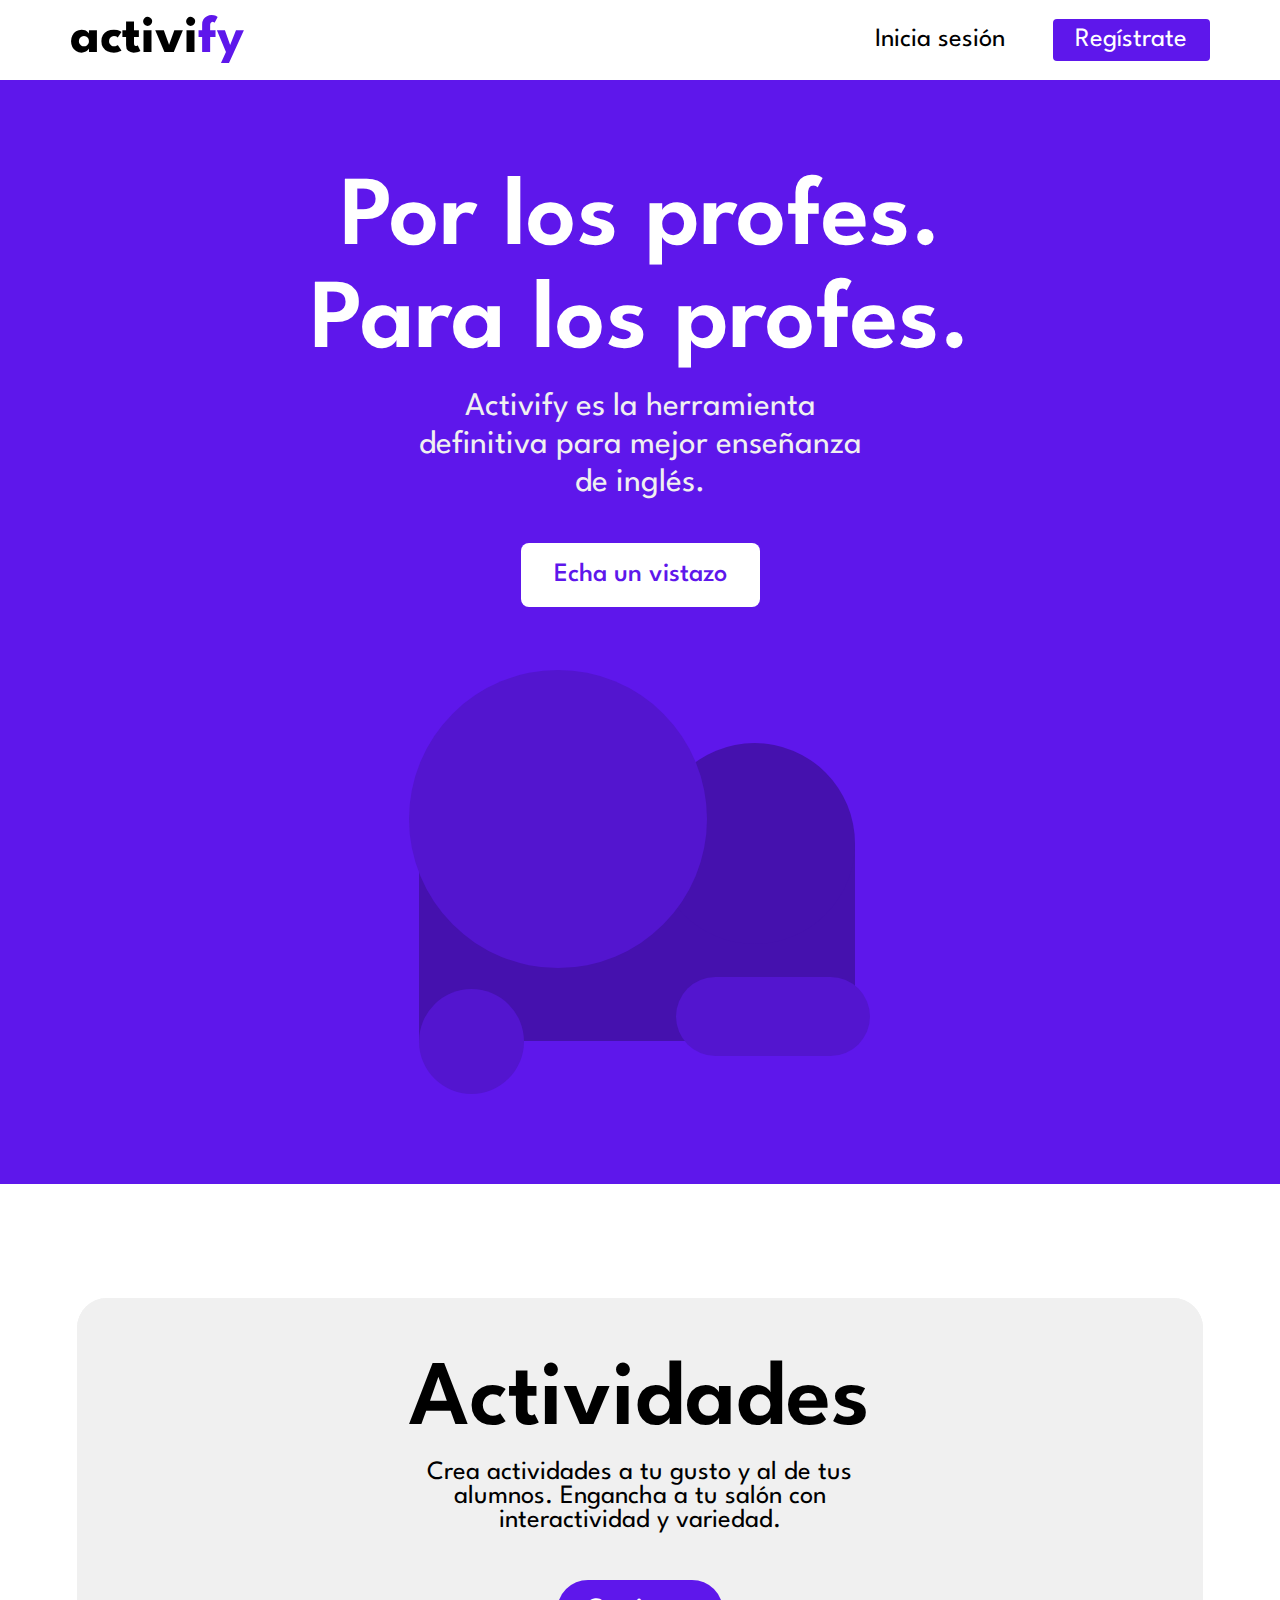
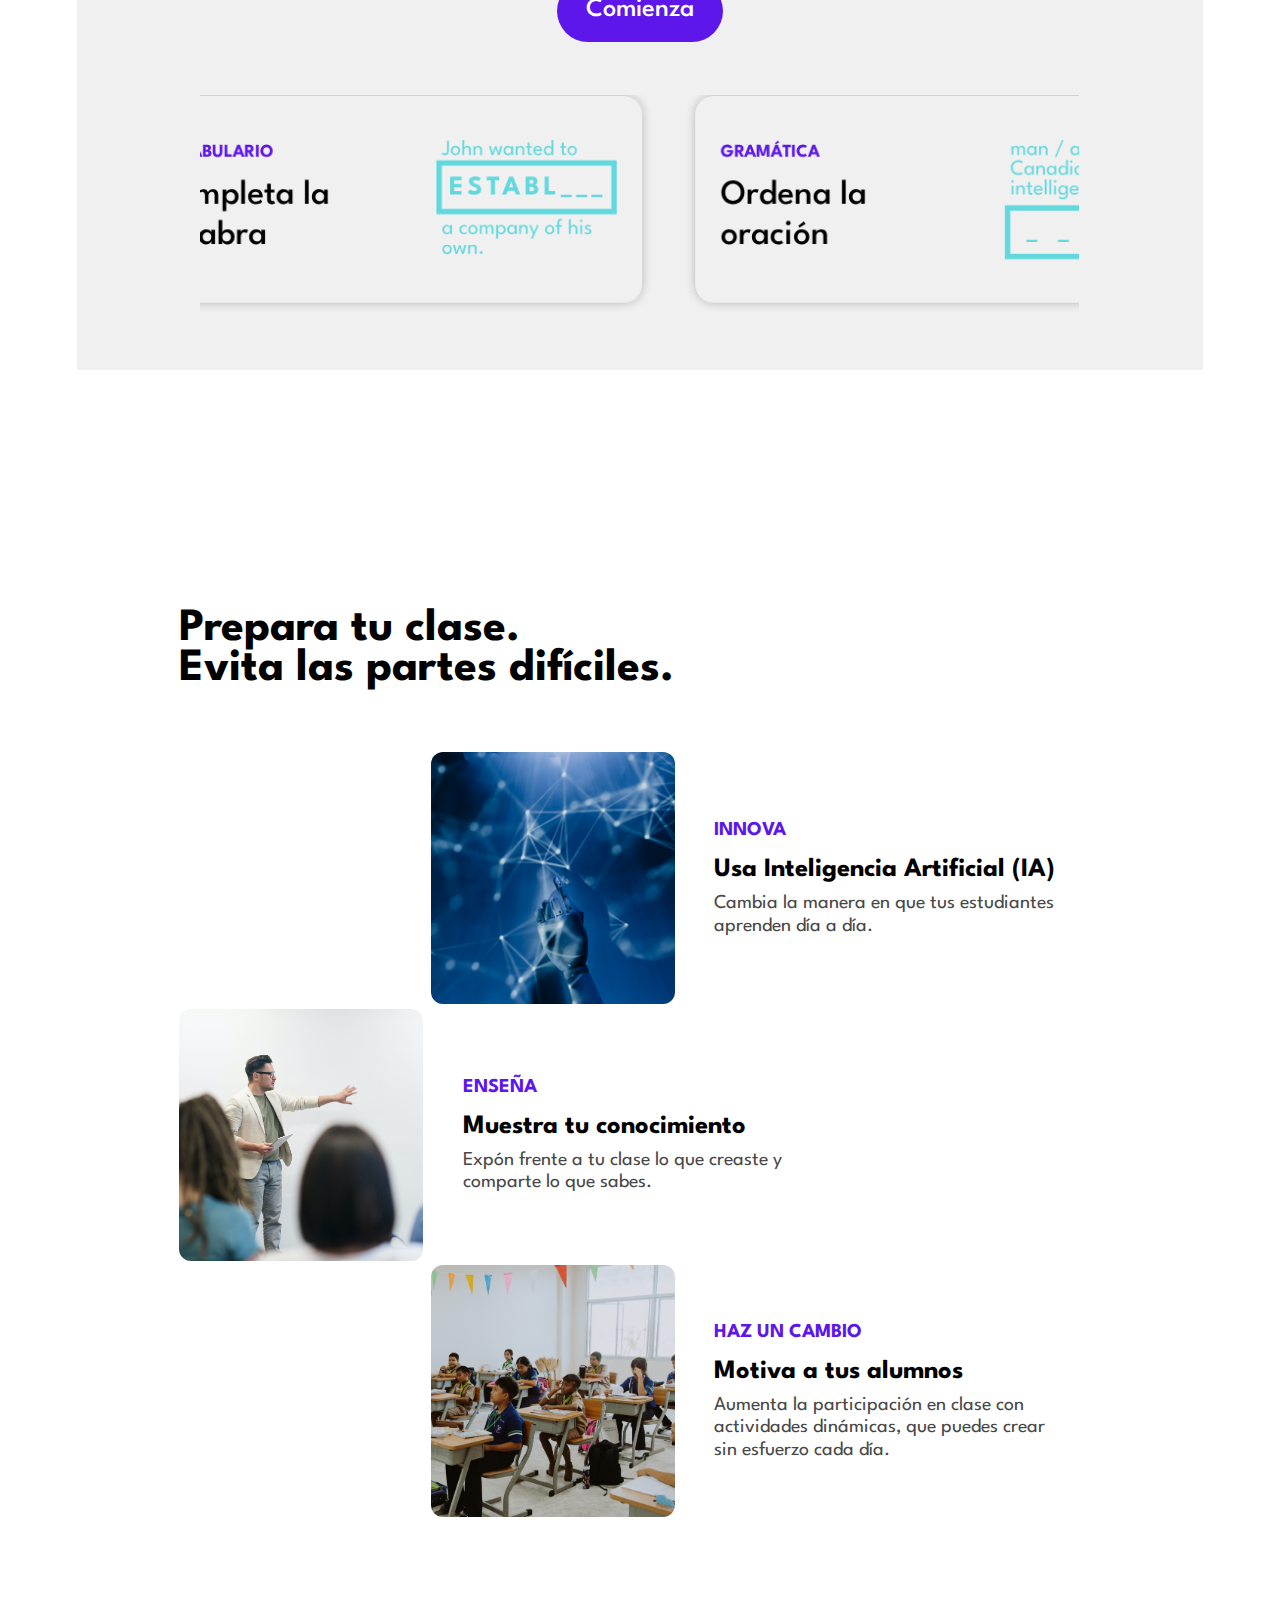
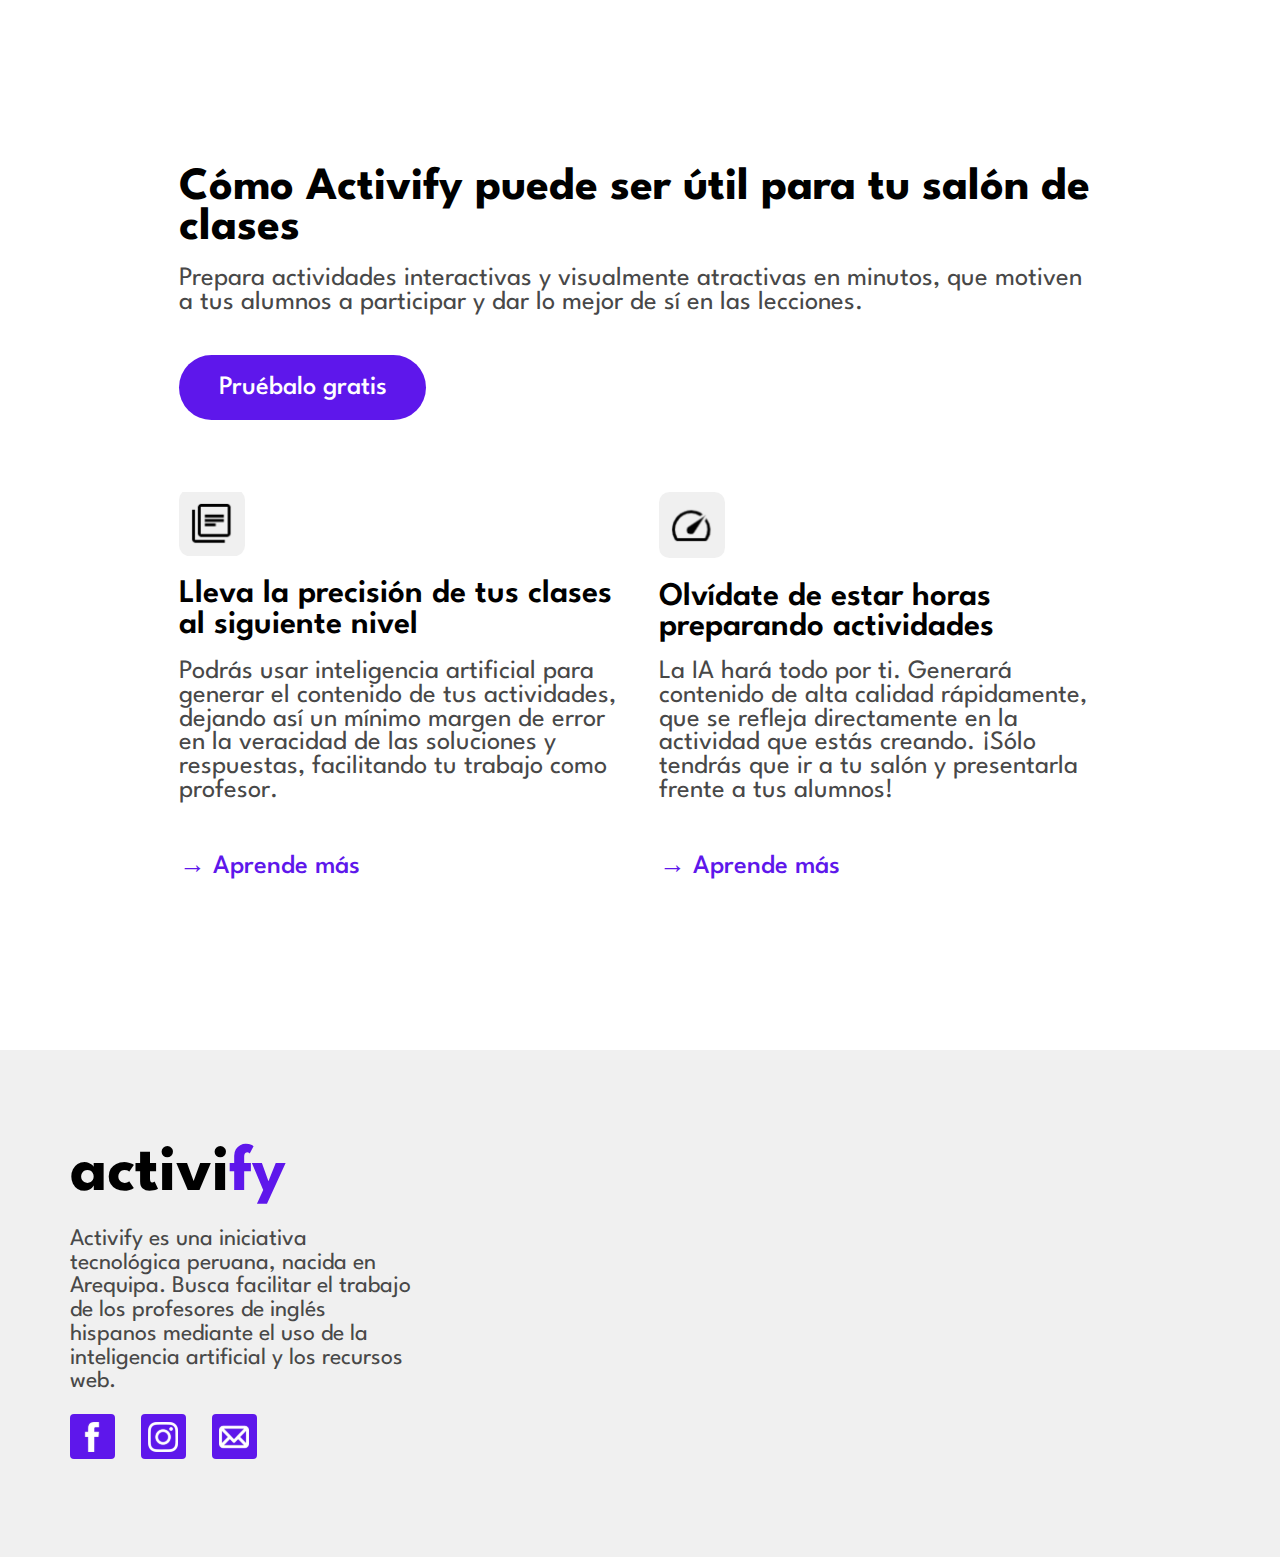
==== commit 4a8c306c: "fixes in responsivity + working slider" ====
--- a/index.html
+++ b/index.html
@@ -39,11 +39,12 @@
     </header>
 
     <main>
+
         <section class="hero-section section">
             <div class="left">
                 <h2>Por los profes.<br>Para los profes.</h2>
                 <p>Activify es la herramienta definitiva para mejor enseñanza de inglés.</p>
-                <a href="#">Echa un vistazo</a>
+                <a href="#utility-section">Echa un vistazo</a>
             </div>
             <div class="right">
                 <svg width="556" height="424" viewBox="0 0 556 424" fill="none" xmlns="http://www.w3.org/2000/svg">
@@ -359,6 +360,7 @@
                 </svg>    
             </div>
         </section>
+
         <section class="activities-section section">
             <div class="activities-info-container">
                 <div class="left">
@@ -367,117 +369,40 @@
                     <a href="./login.html">Comienza</a>
                 </div>
                 <div class="right">
-                    <svg width="549" height="235" viewBox="0 0 549 235" fill="none" xmlns="http://www.w3.org/2000/svg">
-                        <g style="--activity-widget-delay: 0s;" class="svg-activity-widget" filter="url(#filter0_d_520_39)">
-                        <rect y="4" width="261.905" height="104.762" rx="17.4603" fill="white"/>
-                        <path d="M25.754 57.1508C26.5833 57.1508 27.3072 57.038 27.9256 56.8125C28.5513 56.5797 29.006 56.3505 29.2897 56.125L30.2718 58.0893C29.9444 58.3803 29.3733 58.6749 28.5585 58.9732C27.7437 59.2715 26.7689 59.4206 25.6339 59.4206C24.5718 59.4206 23.5823 59.2315 22.6657 58.8532C21.749 58.4749 20.9451 57.951 20.254 57.2817C19.5628 56.6052 19.0245 55.8158 18.6389 54.9137C18.2533 54.0116 18.0605 53.0331 18.0605 51.9782C18.0605 50.9233 18.2533 49.9411 18.6389 49.0317C19.0245 48.1223 19.5592 47.3294 20.2431 46.6528C20.9342 45.9762 21.7381 45.4487 22.6548 45.0704C23.5787 44.6848 24.5718 44.4921 25.6339 44.4921C26.7689 44.4921 27.7437 44.6412 28.5585 44.9395C29.3733 45.2378 29.9444 45.5324 30.2718 45.8234L29.2897 47.7877C29.006 47.5622 28.5513 47.3366 27.9256 47.1111C27.3072 46.8783 26.5833 46.7619 25.754 46.7619C24.9683 46.7619 24.2553 46.8928 23.6151 47.1548C22.9749 47.4167 22.4256 47.7841 21.9673 48.2569C21.5089 48.7298 21.1561 49.2827 20.9087 49.9157C20.6614 50.5413 20.5377 51.2179 20.5377 51.9454C20.5377 52.6802 20.6614 53.3641 20.9087 53.997C21.1561 54.63 21.5089 55.1829 21.9673 55.6557C22.4256 56.1286 22.9749 56.496 23.6151 56.7579C24.2553 57.0198 24.9683 57.1508 25.754 57.1508ZM36.6829 59.4206C35.7444 59.4206 34.9077 59.2169 34.1729 58.8095C33.4454 58.3948 32.8743 57.8346 32.4597 57.129C32.045 56.416 31.8376 55.6085 31.8376 54.7063C31.8376 53.8042 32.045 52.993 32.4597 52.2728C32.8743 51.5526 33.4454 50.9851 34.1729 50.5704C34.9077 50.1485 35.7444 49.9375 36.6829 49.9375C37.6214 49.9375 38.4507 50.1485 39.171 50.5704C39.8912 50.9851 40.455 51.5526 40.8624 52.2728C41.2771 52.993 41.4845 53.8042 41.4845 54.7063C41.4845 55.6085 41.2771 56.416 40.8624 57.129C40.455 57.8346 39.8912 58.3948 39.171 58.8095C38.4507 59.2169 37.6214 59.4206 36.6829 59.4206ZM36.6829 57.4563C37.2067 57.4563 37.6614 57.3363 38.047 57.0962C38.4325 56.8561 38.7308 56.5288 38.9418 56.1141C39.1528 55.6994 39.2583 55.2265 39.2583 54.6954C39.2583 54.1643 39.1528 53.6915 38.9418 53.2768C38.7308 52.8548 38.4325 52.5202 38.047 52.2728C37.6614 52.0255 37.2067 51.9018 36.6829 51.9018C36.1591 51.9018 35.7007 52.0255 35.3079 52.2728C34.9223 52.5202 34.6204 52.8548 34.4021 53.2768C34.1911 53.6915 34.0856 54.1643 34.0856 54.6954C34.0856 55.2265 34.1911 55.6994 34.4021 56.1141C34.6204 56.5288 34.9223 56.8561 35.3079 57.0962C35.7007 57.3363 36.1591 57.4563 36.6829 57.4563ZM54.6858 49.9375C55.3551 49.9375 55.9298 50.0794 56.41 50.3631C56.8974 50.6468 57.2721 51.0833 57.534 51.6726C57.8031 52.2619 57.9377 53.0149 57.9377 53.9315V59.1587H55.6352V54.3462C55.6352 53.4805 55.5115 52.8221 55.2641 52.371C55.024 51.92 54.5694 51.6944 53.9 51.6944C53.5363 51.6944 53.1944 51.7927 52.8742 51.9891C52.5541 52.1855 52.2959 52.4801 52.0994 52.873C51.9103 53.2586 51.8157 53.7497 51.8157 54.3462V59.1587H49.655V54.3462C49.655 53.4805 49.5059 52.8221 49.2076 52.371C48.9166 51.92 48.4801 51.6944 47.8981 51.6944C47.527 51.6944 47.1851 51.789 46.8723 51.9782C46.5594 52.1673 46.3084 52.4583 46.1193 52.8512C45.9301 53.244 45.8356 53.7424 45.8356 54.3462V59.1587H43.5221V50.1994H45.8356V51.5417C45.9156 51.3161 46.0938 51.0797 46.3703 50.8323C46.654 50.585 47.0069 50.374 47.4288 50.1994C47.8508 50.0248 48.3127 49.9375 48.8147 49.9375C49.3604 49.9375 49.8114 50.0393 50.1679 50.243C50.5317 50.4395 50.819 50.6868 51.03 50.9851C51.2483 51.2834 51.4083 51.5817 51.5102 51.88C51.612 51.5817 51.8084 51.2834 52.0994 50.9851C52.3977 50.6868 52.7688 50.4395 53.2125 50.243C53.6563 50.0393 54.1474 49.9375 54.6858 49.9375ZM62.6829 63.6984H60.3694V50.1994H62.7156V51.7599C62.7956 51.5417 62.9812 51.2907 63.2722 51.0069C63.5705 50.7232 63.9633 50.4759 64.4507 50.2649C64.9382 50.0466 65.4947 49.9375 66.1204 49.9375C66.9643 49.9375 67.7027 50.1412 68.3357 50.5486C68.9759 50.9487 69.4742 51.5053 69.8307 52.2182C70.1945 52.9312 70.3763 53.7533 70.3763 54.6845C70.3763 55.6157 70.1908 56.4378 69.8198 57.1508C69.4488 57.8637 68.9359 58.4203 68.2811 58.8204C67.6336 59.2206 66.8879 59.4206 66.044 59.4206C65.382 59.4206 64.8072 59.3006 64.3198 59.0605C63.8324 58.8132 63.4504 58.5367 63.174 58.2311C62.8975 57.9256 62.7338 57.6819 62.6829 57.5V63.6984ZM68.0738 54.6845C68.0738 54.1098 67.9537 53.6078 67.7136 53.1786C67.4736 52.7493 67.1535 52.4183 66.7533 52.1855C66.3605 51.9454 65.9276 51.8254 65.4547 51.8254C64.9455 51.8254 64.4835 51.9491 64.0688 52.1964C63.6541 52.4365 63.3231 52.7712 63.0757 53.2004C62.8357 53.6223 62.7156 54.1171 62.7156 54.6845C62.7156 55.252 62.8357 55.7503 63.0757 56.1796C63.3231 56.6015 63.6541 56.9325 64.0688 57.1726C64.4835 57.4127 64.9455 57.5327 65.4547 57.5327C65.9276 57.5327 66.3605 57.4163 66.7533 57.1835C67.1535 56.9507 67.4736 56.6197 67.7136 56.1905C67.9537 55.7612 68.0738 55.2593 68.0738 54.6845ZM74.6519 59.1587H72.3057V44.1428H74.6519V59.1587ZM78.8006 55.2302C78.8152 55.703 78.9279 56.1286 79.1389 56.5069C79.3499 56.8852 79.6591 57.1835 80.0665 57.4018C80.4812 57.6128 80.9868 57.7182 81.5833 57.7182C82.0999 57.7182 82.5437 57.6491 82.9147 57.5109C83.293 57.3654 83.6058 57.1944 83.8532 56.998C84.1005 56.7943 84.2824 56.6052 84.3988 56.4305L85.4355 57.8383C85.21 58.1438 84.9263 58.4167 84.5843 58.6567C84.2424 58.8968 83.8168 59.0823 83.3075 59.2133C82.8056 59.3515 82.1835 59.4206 81.4415 59.4206C80.4666 59.4206 79.6191 59.2206 78.8988 58.8204C78.1786 58.4203 77.6184 57.8565 77.2183 57.129C76.8254 56.4014 76.629 55.5503 76.629 54.5754C76.629 53.7024 76.8109 52.9167 77.1746 52.2182C77.5384 51.5126 78.0658 50.956 78.757 50.5486C79.4554 50.1412 80.292 49.9375 81.2669 49.9375C82.1763 49.9375 82.9656 50.1194 83.6349 50.4831C84.3042 50.8469 84.8208 51.3707 85.1845 52.0546C85.5556 52.7311 85.7411 53.5496 85.7411 54.5099C85.7411 54.5681 85.7374 54.6882 85.7302 54.87C85.7302 55.0519 85.7229 55.1719 85.7083 55.2302H78.8006ZM83.5585 53.5278C83.5513 53.295 83.4712 53.0294 83.3185 52.7311C83.173 52.4329 82.9365 52.1746 82.6091 51.9563C82.2818 51.7308 81.8452 51.618 81.2996 51.618C80.7394 51.618 80.2847 51.7272 79.9355 51.9454C79.5863 52.1564 79.328 52.411 79.1607 52.7093C78.9934 53.0003 78.8952 53.2731 78.8661 53.5278H83.5585ZM86.9616 50.1994H88.6422V46.5218H90.9556V50.1994H93.1709V52.1637H90.9556V55.994C90.9556 56.4742 91.0357 56.8343 91.1957 57.0744C91.3631 57.3145 91.5995 57.4345 91.905 57.4345C92.1597 57.4345 92.3597 57.3872 92.5052 57.2927C92.658 57.1981 92.749 57.1326 92.7781 57.0962L93.6402 58.7877C93.5965 58.8313 93.4692 58.9041 93.2582 59.0059C93.0472 59.1078 92.7744 59.2024 92.4398 59.2897C92.1051 59.377 91.7232 59.4206 91.2939 59.4206C90.5373 59.4206 89.9044 59.1951 89.3951 58.744C88.8931 58.293 88.6422 57.5873 88.6422 56.627V52.1637H86.9616V50.1994ZM102.279 59.1587V57.5C102.221 57.6746 102.054 57.9147 101.777 58.2202C101.508 58.5258 101.137 58.8022 100.664 59.0496C100.198 59.2969 99.6455 59.4206 99.0053 59.4206C98.1687 59.4206 97.4157 59.2206 96.7464 58.8204C96.0771 58.4203 95.5496 57.8637 95.164 57.1508C94.7784 56.4378 94.5856 55.6157 94.5856 54.6845C94.5856 53.7533 94.7784 52.9312 95.164 52.2182C95.5496 51.5053 96.0771 50.9487 96.7464 50.5486C97.4157 50.1412 98.1687 49.9375 99.0053 49.9375C99.631 49.9375 100.173 50.0466 100.631 50.2649C101.09 50.4831 101.457 50.7341 101.733 51.0178C102.017 51.3016 102.192 51.5489 102.257 51.7599V50.1994H104.571V59.1587H102.279ZM96.8882 54.6845C96.8882 55.2593 97.0155 55.7612 97.2702 56.1905C97.5248 56.6197 97.8558 56.9507 98.2632 57.1835C98.6779 57.4163 99.1217 57.5327 99.5946 57.5327C100.104 57.5327 100.555 57.4127 100.948 57.1726C101.348 56.9325 101.661 56.6015 101.886 56.1796C102.119 55.7503 102.235 55.252 102.235 54.6845C102.235 54.1171 102.119 53.6223 101.886 53.2004C101.661 52.7712 101.348 52.4365 100.948 52.1964C100.555 51.9491 100.104 51.8254 99.5946 51.8254C99.1217 51.8254 98.6779 51.9454 98.2632 52.1855C97.8558 52.4183 97.5248 52.7493 97.2702 53.1786C97.0155 53.6078 96.8882 54.1098 96.8882 54.6845ZM114.892 59.1587H112.546V44.1428H114.892V59.1587ZM124.552 59.1587V57.5C124.494 57.6746 124.327 57.9147 124.05 58.2202C123.781 58.5258 123.41 58.8022 122.937 59.0496C122.471 59.2969 121.918 59.4206 121.278 59.4206C120.442 59.4206 119.689 59.2206 119.019 58.8204C118.35 58.4203 117.823 57.8637 117.437 57.1508C117.051 56.4378 116.859 55.6157 116.859 54.6845C116.859 53.7533 117.051 52.9312 117.437 52.2182C117.823 51.5053 118.35 50.9487 119.019 50.5486C119.689 50.1412 120.442 49.9375 121.278 49.9375C121.904 49.9375 122.446 50.0466 122.904 50.2649C123.363 50.4831 123.73 50.7341 124.006 51.0178C124.29 51.3016 124.465 51.5489 124.53 51.7599V50.1994H126.844V59.1587H124.552ZM119.161 54.6845C119.161 55.2593 119.289 55.7612 119.543 56.1905C119.798 56.6197 120.129 56.9507 120.536 57.1835C120.951 57.4163 121.395 57.5327 121.868 57.5327C122.377 57.5327 122.828 57.4127 123.221 57.1726C123.621 56.9325 123.934 56.6015 124.159 56.1796C124.392 55.7503 124.508 55.252 124.508 54.6845C124.508 54.1171 124.392 53.6223 124.159 53.2004C123.934 52.7712 123.621 52.4365 123.221 52.1964C122.828 51.9491 122.377 51.8254 121.868 51.8254C121.395 51.8254 120.951 51.9454 120.536 52.1855C120.129 52.4183 119.798 52.7493 119.543 53.1786C119.289 53.6078 119.161 54.1098 119.161 54.6845ZM20.8651 83.6984H18.5516V70.1994H20.8978V71.7599C20.9778 71.5417 21.1634 71.2907 21.4544 71.0069C21.7526 70.7232 22.1455 70.4759 22.6329 70.2649C23.1204 70.0466 23.6769 69.9375 24.3026 69.9375C25.1465 69.9375 25.8849 70.1412 26.5179 70.5486C27.1581 70.9487 27.6564 71.5053 28.0129 72.2182C28.3767 72.9312 28.5585 73.7533 28.5585 74.6845C28.5585 75.6157 28.373 76.4378 28.002 77.1508C27.631 77.8637 27.1181 78.4203 26.4633 78.8204C25.8158 79.2206 25.0701 79.4206 24.2262 79.4206C23.5642 79.4206 22.9894 79.3006 22.502 79.0605C22.0146 78.8132 21.6326 78.5367 21.3562 78.2311C21.0797 77.9256 20.916 77.6819 20.8651 77.5V83.6984ZM26.256 74.6845C26.256 74.1098 26.1359 73.6078 25.8958 73.1786C25.6558 72.7493 25.3357 72.4183 24.9355 72.1855C24.5427 71.9454 24.1098 71.8254 23.6369 71.8254C23.1276 71.8254 22.6657 71.9491 22.251 72.1964C21.8363 72.4365 21.5053 72.7712 21.2579 73.2004C21.0179 73.6223 20.8978 74.1171 20.8978 74.6845C20.8978 75.252 21.0179 75.7503 21.2579 76.1796C21.5053 76.6015 21.8363 76.9325 22.251 77.1726C22.6657 77.4127 23.1276 77.5327 23.6369 77.5327C24.1098 77.5327 24.5427 77.4163 24.9355 77.1835C25.3357 76.9507 25.6558 76.6197 25.8958 76.1905C26.1359 75.7612 26.256 75.2593 26.256 74.6845ZM37.5702 79.1587V77.5C37.512 77.6746 37.3447 77.9147 37.0682 78.2202C36.799 78.5258 36.428 78.8022 35.9551 79.0496C35.4895 79.2969 34.9366 79.4206 34.2964 79.4206C33.4598 79.4206 32.7068 79.2206 32.0375 78.8204C31.3682 78.4203 30.8407 77.8637 30.4551 77.1508C30.0695 76.4378 29.8768 75.6157 29.8768 74.6845C29.8768 73.7533 30.0695 72.9312 30.4551 72.2182C30.8407 71.5053 31.3682 70.9487 32.0375 70.5486C32.7068 70.1412 33.4598 69.9375 34.2964 69.9375C34.9221 69.9375 35.4641 70.0466 35.9224 70.2649C36.3807 70.4831 36.7481 70.7341 37.0246 71.0178C37.3083 71.3016 37.4829 71.5489 37.5484 71.7599V70.1994H39.8619V79.1587H37.5702ZM32.1793 74.6845C32.1793 75.2593 32.3066 75.7612 32.5613 76.1905C32.8159 76.6197 33.1469 76.9507 33.5543 77.1835C33.969 77.4163 34.4128 77.5327 34.8857 77.5327C35.3949 77.5327 35.846 77.4127 36.2389 77.1726C36.639 76.9325 36.9518 76.6015 37.1774 76.1796C37.4102 75.7503 37.5266 75.252 37.5266 74.6845C37.5266 74.1171 37.4102 73.6223 37.1774 73.2004C36.9518 72.7712 36.639 72.4365 36.2389 72.1964C35.846 71.9491 35.3949 71.8254 34.8857 71.8254C34.4128 71.8254 33.969 71.9454 33.5543 72.1855C33.1469 72.4183 32.8159 72.7493 32.5613 73.1786C32.3066 73.6078 32.1793 74.1098 32.1793 74.6845ZM44.642 79.1587H42.2957V64.1428H44.642V79.1587ZM54.3016 79.1587V77.5C54.2434 77.6746 54.0761 77.9147 53.7996 78.2202C53.5304 78.5258 53.1594 78.8022 52.6865 79.0496C52.2209 79.2969 51.668 79.4206 51.0278 79.4206C50.1911 79.4206 49.4382 79.2206 48.7689 78.8204C48.0995 78.4203 47.5721 77.8637 47.1865 77.1508C46.8009 76.4378 46.6081 75.6157 46.6081 74.6845C46.6081 73.7533 46.8009 72.9312 47.1865 72.2182C47.5721 71.5053 48.0995 70.9487 48.7689 70.5486C49.4382 70.1412 50.1911 69.9375 51.0278 69.9375C51.6534 69.9375 52.1954 70.0466 52.6538 70.2649C53.1121 70.4831 53.4795 70.7341 53.756 71.0178C54.0397 71.3016 54.2143 71.5489 54.2798 71.7599V70.1994H56.5933V79.1587H54.3016ZM48.9107 74.6845C48.9107 75.2593 49.038 75.7612 49.2927 76.1905C49.5473 76.6197 49.8783 76.9507 50.2857 77.1835C50.7004 77.4163 51.1442 77.5327 51.6171 77.5327C52.1263 77.5327 52.5774 77.4127 52.9702 77.1726C53.3704 76.9325 53.6832 76.6015 53.9087 76.1796C54.1415 75.7503 54.2579 75.252 54.2579 74.6845C54.2579 74.1171 54.1415 73.6223 53.9087 73.2004C53.6832 72.7712 53.3704 72.4365 52.9702 72.1964C52.5774 71.9491 52.1263 71.8254 51.6171 71.8254C51.1442 71.8254 50.7004 71.9454 50.2857 72.1855C49.8783 72.4183 49.5473 72.7493 49.2927 73.1786C49.038 73.6078 48.9107 74.1098 48.9107 74.6845ZM58.9507 79.1587V64.1428H61.2861V71.7599C61.337 71.5417 61.508 71.2907 61.799 71.0069C62.09 70.7232 62.4792 70.4759 62.9666 70.2649C63.454 70.0466 64.0106 69.9375 64.6363 69.9375C65.4802 69.9375 66.2259 70.1412 66.8734 70.5486C67.5208 70.9487 68.0265 71.5053 68.3902 72.2182C68.7613 72.9312 68.9468 73.7533 68.9468 74.6845C68.9468 75.6157 68.7613 76.4378 68.3902 77.1508C68.0265 77.8637 67.5208 78.4203 66.8734 78.8204C66.2259 79.2206 65.4802 79.4206 64.6363 79.4206C64.0615 79.4206 63.5341 79.3151 63.0539 79.1042C62.581 78.8859 62.1882 78.6276 61.8753 78.3294C61.5625 78.0311 61.3552 77.7546 61.2533 77.5V79.1587H58.9507ZM66.6442 74.6845C66.6442 74.1098 66.5242 73.6078 66.2841 73.1786C66.044 72.7493 65.7275 72.4183 65.3347 72.1855C64.9418 71.9454 64.5089 71.8254 64.0361 71.8254C63.5268 71.8254 63.0648 71.9491 62.6501 72.1964C62.2355 72.4365 61.9044 72.7712 61.6571 73.2004C61.4097 73.6223 61.2861 74.1171 61.2861 74.6845C61.2861 75.252 61.4097 75.7503 61.6571 76.1796C61.9044 76.6015 62.2355 76.9325 62.6501 77.1726C63.0648 77.4127 63.5268 77.5327 64.0361 77.5327C64.5089 77.5327 64.9418 77.4163 65.3347 77.1835C65.7275 76.9507 66.044 76.6197 66.2841 76.1905C66.5242 75.7612 66.6442 75.2593 66.6442 74.6845ZM72.8684 79.1587H70.5439V70.1994H72.8684V71.6944H72.8138C72.8647 71.5126 73.0029 71.287 73.2285 71.0178C73.4613 70.7414 73.7814 70.494 74.1888 70.2758C74.5962 70.0503 75.0873 69.9375 75.662 69.9375C76.0767 69.9375 76.4477 69.9957 76.7751 70.1121C77.1025 70.2285 77.3353 70.3449 77.4735 70.4613L76.535 72.3819C76.4404 72.2655 76.2622 72.1528 76.0003 72.0436C75.7457 71.9272 75.4292 71.869 75.0509 71.869C74.578 71.869 74.1779 72.0073 73.8505 72.2837C73.5304 72.5602 73.2867 72.8912 73.1193 73.2768C72.952 73.6624 72.8684 74.0225 72.8684 74.3571V79.1587ZM85.5051 79.1587V77.5C85.4469 77.6746 85.2796 77.9147 85.0031 78.2202C84.7339 78.5258 84.3629 78.8022 83.89 79.0496C83.4244 79.2969 82.8715 79.4206 82.2313 79.4206C81.3946 79.4206 80.6417 79.2206 79.9724 78.8204C79.303 78.4203 78.7756 77.8637 78.39 77.1508C78.0044 76.4378 77.8116 75.6157 77.8116 74.6845C77.8116 73.7533 78.0044 72.9312 78.39 72.2182C78.7756 71.5053 79.303 70.9487 79.9724 70.5486C80.6417 70.1412 81.3946 69.9375 82.2313 69.9375C82.8569 69.9375 83.3989 70.0466 83.8573 70.2649C84.3156 70.4831 84.683 70.7341 84.9595 71.0178C85.2432 71.3016 85.4178 71.5489 85.4833 71.7599V70.1994H87.7968V79.1587H85.5051ZM80.1142 74.6845C80.1142 75.2593 80.2415 75.7612 80.4962 76.1905C80.7508 76.6197 81.0818 76.9507 81.4892 77.1835C81.9039 77.4163 82.3477 77.5327 82.8206 77.5327C83.3298 77.5327 83.7809 77.4127 84.1737 77.1726C84.5739 76.9325 84.8867 76.6015 85.1122 76.1796C85.345 75.7503 85.4614 75.252 85.4614 74.6845C85.4614 74.1171 85.345 73.6223 85.1122 73.2004C84.8867 72.7712 84.5739 72.4365 84.1737 72.1964C83.7809 71.9491 83.3298 71.8254 82.8206 71.8254C82.3477 71.8254 81.9039 71.9454 81.4892 72.1855C81.0818 72.4183 80.7508 72.7493 80.4962 73.1786C80.2415 73.6078 80.1142 74.1098 80.1142 74.6845Z" fill="black"/>
-                        <path d="M21.7294 29.4603H19.9589L17.497 22.546H19.2622L20.8441 27.4646L22.426 22.546H24.1913L21.7294 29.4603ZM26.1075 25.9979C26.1075 26.3925 26.1878 26.7505 26.3485 27.0718C26.5126 27.3895 26.7378 27.6427 27.0242 27.8313C27.314 28.0199 27.6493 28.1141 28.0299 28.1141C28.4105 28.1141 28.744 28.0199 29.0304 27.8313C29.3202 27.6427 29.5455 27.3895 29.7061 27.0718C29.8702 26.7505 29.9523 26.3925 29.9523 25.9979C29.9523 25.6033 29.8702 25.2472 29.7061 24.9294C29.5455 24.6116 29.3202 24.3584 29.0304 24.1699C28.744 23.9778 28.4105 23.8818 28.0299 23.8818C27.6493 23.8818 27.314 23.9778 27.0242 24.1699C26.7378 24.3584 26.5126 24.6116 26.3485 24.9294C26.1878 25.2472 26.1075 25.6033 26.1075 25.9979ZM24.4785 25.9979C24.4785 25.4951 24.5675 25.0272 24.7456 24.5941C24.9237 24.1576 25.1734 23.777 25.4947 23.4522C25.8159 23.1275 26.1931 22.8743 26.6261 22.6927C27.0591 22.5111 27.527 22.4203 28.0299 22.4203C28.5397 22.4203 29.0094 22.5111 29.4389 22.6927C29.872 22.8743 30.2474 23.1275 30.5651 23.4522C30.8864 23.777 31.1343 24.1576 31.3089 24.5941C31.487 25.0272 31.5761 25.4951 31.5761 25.9979C31.5761 26.5043 31.4905 26.9757 31.3194 27.4122C31.1483 27.8452 30.9039 28.2259 30.5861 28.5541C30.2683 28.8789 29.8929 29.1321 29.4599 29.3137C29.0269 29.4952 28.5502 29.586 28.0299 29.586C27.4991 29.586 27.0155 29.4952 26.5789 29.3137C26.1459 29.1321 25.7723 28.8789 25.458 28.5541C25.1437 28.2259 24.901 27.8452 24.7299 27.4122C24.5623 26.9757 24.4785 26.5043 24.4785 25.9979ZM36.1352 28.0356C36.4565 28.0356 36.7481 27.9884 37.01 27.8941C37.2754 27.7999 37.4727 27.7073 37.6019 27.6165L38.2723 28.947C38.1082 29.0867 37.8271 29.2281 37.429 29.3713C37.0344 29.5145 36.5647 29.586 36.02 29.586C35.5101 29.586 35.0317 29.497 34.5847 29.3189C34.1377 29.1408 33.7431 28.8911 33.4009 28.5699C33.0622 28.2451 32.795 27.8662 32.5995 27.4332C32.4074 26.9967 32.3114 26.5235 32.3114 26.0137C32.3114 25.5038 32.4074 25.0306 32.5995 24.5941C32.7915 24.1541 33.0569 23.7718 33.3957 23.447C33.7379 23.1222 34.1325 22.8708 34.5795 22.6927C35.03 22.5111 35.5101 22.4203 36.02 22.4203C36.5647 22.4203 37.0344 22.4919 37.429 22.6351C37.8271 22.7783 38.1082 22.9197 38.2723 23.0594L37.6019 24.3899C37.4727 24.2956 37.2754 24.203 37.01 24.1122C36.7481 24.0179 36.4565 23.9708 36.1352 23.9708C35.779 23.9708 35.4682 24.0267 35.2028 24.1384C34.9374 24.2467 34.7157 24.3968 34.5376 24.5889C34.3595 24.781 34.2268 24.9975 34.1395 25.2384C34.0522 25.4794 34.0085 25.7325 34.0085 25.9979C34.0085 26.2668 34.0522 26.5235 34.1395 26.7679C34.2268 27.0089 34.3595 27.2254 34.5376 27.4175C34.7157 27.6095 34.9374 27.7614 35.2028 27.8732C35.4682 27.9814 35.779 28.0356 36.1352 28.0356ZM41.4679 22.546H43.0236L45.7527 29.4603H44.0817L43.5789 28.0722H40.9179L40.4098 29.4603H38.7336L41.4679 22.546ZM41.4417 26.6999H43.0603L42.2589 24.4318H42.2431L41.4417 26.6999ZM46.3475 22.546H48.7204C49.115 22.546 49.4799 22.6002 49.8151 22.7084C50.1539 22.8167 50.4262 22.9948 50.6323 23.2427C50.8418 23.4872 50.9466 23.8189 50.9466 24.2379C50.9466 24.5138 50.8942 24.76 50.7894 24.9765C50.6881 25.193 50.552 25.3711 50.3808 25.5108C50.2132 25.647 50.0299 25.7378 49.8308 25.7832C50.0055 25.8041 50.1748 25.8548 50.3389 25.9351C50.5066 26.0119 50.6567 26.1202 50.7894 26.2599C50.9256 26.396 51.0321 26.5672 51.1089 26.7732C51.1893 26.9757 51.2294 27.2167 51.2294 27.496C51.2294 27.8837 51.1421 28.2259 50.9675 28.5227C50.7964 28.816 50.545 29.0465 50.2132 29.2141C49.885 29.3783 49.4816 29.4603 49.0032 29.4603H46.3475V22.546ZM47.9137 28.2084H48.6261C48.8496 28.2084 49.0312 28.1752 49.1708 28.1089C49.314 28.0391 49.4188 27.9413 49.4851 27.8156C49.5515 27.6864 49.5847 27.5327 49.5847 27.3546C49.5847 27.0752 49.4974 26.871 49.3228 26.7418C49.1516 26.6091 48.9107 26.5427 48.5999 26.5427H47.9137V28.2084ZM47.9137 25.317H48.5475C48.7326 25.317 48.8862 25.2838 49.0085 25.2175C49.1342 25.1511 49.2285 25.0586 49.2913 24.9399C49.3577 24.8176 49.3908 24.6779 49.3908 24.5208C49.3908 24.2379 49.3105 24.0476 49.1499 23.9499C48.9893 23.8486 48.7693 23.7979 48.4899 23.7979H47.9137V25.317ZM56.1542 22.546H57.7204V26.7941C57.7204 27.3633 57.6087 27.8575 57.3852 28.2765C57.1617 28.6921 56.8421 29.0151 56.4266 29.2456C56.011 29.4725 55.5152 29.586 54.939 29.586C54.3593 29.586 53.8599 29.4725 53.4409 29.2456C53.0218 29.0151 52.7006 28.6921 52.4771 28.2765C52.2571 27.8575 52.1471 27.3633 52.1471 26.7941V22.546H53.708V26.7103C53.708 27.0246 53.7569 27.29 53.8547 27.5065C53.956 27.723 54.0991 27.8872 54.2842 27.9989C54.4693 28.1072 54.6875 28.1613 54.939 28.1613C55.1869 28.1613 55.4017 28.1072 55.5833 27.9989C55.7648 27.8872 55.9045 27.723 56.0023 27.5065C56.1036 27.29 56.1542 27.0246 56.1542 26.7103V22.546ZM58.8698 22.546H60.436V28.0879H62.9451V29.4603H58.8698V22.546ZM66.2056 22.546H67.7613L70.4904 29.4603H68.8194L68.3166 28.0722H65.6556L65.1475 29.4603H63.4713L66.2056 22.546ZM66.1794 26.6999H67.798L66.9966 24.4318H66.9809L66.1794 26.6999ZM71.0119 22.546H73.83C74.2316 22.546 74.5895 22.6299 74.9038 22.7975C75.2181 22.9651 75.466 23.2078 75.6476 23.5256C75.8327 23.8399 75.9252 24.2152 75.9252 24.6518C75.9252 25.0883 75.8467 25.4462 75.6895 25.7256C75.5359 26.0014 75.3508 26.2092 75.1343 26.3489C74.9178 26.4851 74.717 26.5672 74.5319 26.5951L76.2133 29.4603H74.4533L72.9552 26.7156H72.5781V29.4603H71.0119V22.546ZM72.5781 25.6313H73.2695C73.5489 25.6313 73.7933 25.5632 74.0029 25.427C74.2124 25.2908 74.3171 25.0499 74.3171 24.7041C74.3171 24.3584 74.2141 24.1192 74.0081 23.9865C73.8021 23.8503 73.5594 23.7822 73.28 23.7822H72.5781V25.6313ZM77.3007 22.546H78.8669V29.4603H77.3007V22.546ZM81.486 25.9979C81.486 26.3925 81.5664 26.7505 81.727 27.0718C81.8911 27.3895 82.1164 27.6427 82.4027 27.8313C82.6926 28.0199 83.0278 28.1141 83.4084 28.1141C83.7891 28.1141 84.1226 28.0199 84.4089 27.8313C84.6987 27.6427 84.924 27.3895 85.0846 27.0718C85.2487 26.7505 85.3308 26.3925 85.3308 25.9979C85.3308 25.6033 85.2487 25.2472 85.0846 24.9294C84.924 24.6116 84.6987 24.3584 84.4089 24.1699C84.1226 23.9778 83.7891 23.8818 83.4084 23.8818C83.0278 23.8818 82.6926 23.9778 82.4027 24.1699C82.1164 24.3584 81.8911 24.6116 81.727 24.9294C81.5664 25.2472 81.486 25.6033 81.486 25.9979ZM79.857 25.9979C79.857 25.4951 79.946 25.0272 80.1241 24.5941C80.3022 24.1576 80.5519 23.777 80.8732 23.4522C81.1945 23.1275 81.5716 22.8743 82.0046 22.6927C82.4376 22.5111 82.9056 22.4203 83.4084 22.4203C83.9183 22.4203 84.388 22.5111 84.8175 22.6927C85.2505 22.8743 85.6259 23.1275 85.9437 23.4522C86.2649 23.777 86.5129 24.1576 86.6875 24.5941C86.8656 25.0272 86.9546 25.4951 86.9546 25.9979C86.9546 26.5043 86.8691 26.9757 86.698 27.4122C86.5268 27.8452 86.2824 28.2259 85.9646 28.5541C85.6468 28.8789 85.2714 29.1321 84.8384 29.3137C84.4054 29.4952 83.9287 29.586 83.4084 29.586C82.8776 29.586 82.394 29.4952 81.9575 29.3137C81.5245 29.1321 81.1508 28.8789 80.8365 28.5541C80.5222 28.2259 80.2795 27.8452 80.1084 27.4122C79.9408 26.9757 79.857 26.5043 79.857 25.9979Z" fill="#5E17EB"/>
-                        <g clip-path="url(#clip0_520_39)">
-                        <path d="M164.67 41.0238H170.19V42.7393H166.622V44.5006H170.157V46.1637H166.622V47.9512H170.19V49.6667H164.67V41.0238ZM176.714 40.8667C177.251 40.8667 177.72 40.9256 178.122 41.0434C178.523 41.1613 178.846 41.2857 179.091 41.4167C179.335 41.5476 179.484 41.6349 179.536 41.6786L178.593 43.2565C178.523 43.2042 178.403 43.1278 178.233 43.0274C178.067 42.927 177.868 42.8375 177.637 42.7589C177.41 42.6803 177.172 42.6411 176.923 42.6411C176.587 42.6411 176.314 42.7022 176.105 42.8244C175.9 42.9423 175.797 43.119 175.797 43.3548C175.797 43.5163 175.852 43.6625 175.961 43.7934C176.074 43.92 176.245 44.0423 176.472 44.1601C176.703 44.2736 176.995 44.398 177.349 44.5333C177.672 44.6512 177.975 44.7909 178.259 44.9524C178.543 45.1139 178.792 45.3059 179.006 45.5286C179.224 45.7468 179.396 46 179.523 46.2881C179.649 46.5762 179.713 46.9036 179.713 47.2702C179.713 47.7067 179.623 48.0865 179.444 48.4095C179.265 48.7282 179.021 48.9923 178.711 49.2018C178.405 49.4113 178.056 49.5663 177.663 49.6667C177.275 49.7714 176.871 49.8238 176.452 49.8238C175.858 49.8238 175.326 49.7561 174.854 49.6208C174.387 49.4855 174.01 49.3393 173.722 49.1821C173.434 49.025 173.261 48.9202 173.204 48.8678L174.18 47.2244C174.232 47.2637 174.333 47.327 174.481 47.4143C174.634 47.5016 174.819 47.5932 175.038 47.6893C175.256 47.7809 175.487 47.8595 175.732 47.925C175.981 47.9905 176.225 48.0232 176.465 48.0232C176.867 48.0232 177.168 47.9468 177.369 47.794C177.569 47.6369 177.67 47.4317 177.67 47.1786C177.67 46.9909 177.607 46.8228 177.48 46.6744C177.353 46.526 177.163 46.3863 176.91 46.2553C176.657 46.12 176.341 45.9782 175.961 45.8298C175.581 45.677 175.225 45.4915 174.894 45.2732C174.566 45.055 174.3 44.7821 174.095 44.4548C173.89 44.1274 173.787 43.7214 173.787 43.2369C173.787 42.7524 173.922 42.3333 174.193 41.9798C174.468 41.6218 174.828 41.3468 175.273 41.1548C175.723 40.9627 176.203 40.8667 176.714 40.8667ZM184.402 42.7393H182.339V41.0238H188.415V42.7393H186.359V49.6667H184.402V42.7393ZM193.209 41.0238H195.153L198.565 49.6667H196.476L195.847 47.9315H192.521L191.886 49.6667H189.791L193.209 41.0238ZM193.176 46.2161H195.199L194.197 43.3809H194.178L193.176 46.2161ZM201.207 41.0238H204.173C204.666 41.0238 205.122 41.0915 205.541 41.2268C205.965 41.3621 206.305 41.5847 206.563 41.8946C206.825 42.2002 206.956 42.6149 206.956 43.1387C206.956 43.4835 206.89 43.7913 206.759 44.0619C206.633 44.3325 206.462 44.5551 206.249 44.7298C206.039 44.9 205.81 45.0135 205.561 45.0702C205.779 45.0964 205.991 45.1597 206.196 45.2601C206.406 45.3561 206.593 45.4915 206.759 45.6661C206.929 45.8363 207.063 46.0502 207.159 46.3077C207.259 46.5609 207.309 46.8621 207.309 47.2113C207.309 47.6958 207.2 48.1236 206.982 48.4946C206.768 48.8613 206.454 49.1494 206.039 49.3589C205.629 49.5641 205.125 49.6667 204.527 49.6667H201.207V41.0238ZM203.165 48.1018H204.055C204.334 48.1018 204.561 48.0603 204.736 47.9774C204.915 47.8901 205.046 47.7678 205.129 47.6107C205.212 47.4492 205.253 47.2571 205.253 47.0345C205.253 46.6853 205.144 46.43 204.926 46.2684C204.712 46.1026 204.411 46.0196 204.022 46.0196H203.165V48.1018ZM203.165 44.4875H203.957C204.188 44.4875 204.38 44.446 204.533 44.3631C204.69 44.2801 204.808 44.1645 204.887 44.0161C204.97 43.8633 205.011 43.6887 205.011 43.4923C205.011 43.1387 204.911 42.9008 204.71 42.7786C204.509 42.652 204.234 42.5887 203.885 42.5887H203.165V44.4875ZM210.421 41.0238H212.378V47.9512H215.515V49.6667H210.421V41.0238ZM218.209 50.95V49.8303H223.558V50.95H218.209ZM225.632 50.95V49.8303H230.982V50.95H225.632ZM233.056 50.95V49.8303H238.405V50.95H233.056Z" fill="#61D8DE"/>
-                        <rect x="159.325" y="34.992" width="84.6825" height="23.5714" stroke="#61D8DE" stroke-width="2.61905"/>
-                        <path d="M164.055 29.9789C164.055 30.4399 163.984 30.8362 163.841 31.1679C163.697 31.4997 163.483 31.7564 163.196 31.9379C162.913 32.116 162.561 32.2051 162.138 32.2051C161.807 32.2051 161.527 32.1597 161.3 32.0689C161.073 31.9781 160.897 31.8786 160.771 31.7703C160.645 31.6586 160.567 31.5765 160.535 31.5241L160.928 30.7541C160.967 30.817 161.028 30.8956 161.112 30.9899C161.195 31.0806 161.312 31.161 161.463 31.2308C161.613 31.3006 161.801 31.3356 162.028 31.3356C162.297 31.3356 162.514 31.2745 162.678 31.1522C162.845 31.0265 162.968 30.8537 163.044 30.6337C163.121 30.4137 163.16 30.1587 163.16 29.8689V25.1651H164.055V29.9789ZM167.247 32.2051C166.804 32.2051 166.409 32.1056 166.063 31.9065C165.721 31.7075 165.452 31.4386 165.257 31.0999C165.061 30.7576 164.963 30.3718 164.963 29.9422C164.963 29.5127 165.061 29.1251 165.257 28.7794C165.452 28.4337 165.721 28.1595 166.063 27.957C166.409 27.7545 166.804 27.6532 167.247 27.6532C167.687 27.6532 168.077 27.7545 168.415 27.957C168.758 28.1595 169.025 28.4337 169.217 28.7794C169.409 29.1251 169.505 29.5127 169.505 29.9422C169.505 30.3718 169.409 30.7576 169.217 31.0999C169.025 31.4386 168.758 31.7075 168.415 31.9065C168.077 32.1056 167.687 32.2051 167.247 32.2051ZM167.247 31.4246C167.527 31.4246 167.769 31.36 167.975 31.2308C168.185 31.1016 168.347 30.9252 168.462 30.7018C168.578 30.4748 168.635 30.2199 168.635 29.937C168.635 29.6541 168.578 29.3992 168.462 29.1722C168.347 28.9452 168.185 28.7654 167.975 28.6327C167.769 28.5 167.527 28.4337 167.247 28.4337C166.964 28.4337 166.718 28.5 166.509 28.6327C166.299 28.7654 166.135 28.9452 166.016 29.1722C165.901 29.3992 165.843 29.6541 165.843 29.937C165.843 30.2199 165.901 30.4748 166.016 30.7018C166.135 30.9252 166.299 31.1016 166.509 31.2308C166.718 31.36 166.964 31.4246 167.247 31.4246ZM172.951 27.6532C173.234 27.6532 173.508 27.7126 173.773 27.8313C174.042 27.95 174.262 28.1386 174.433 28.397C174.608 28.6519 174.695 28.9854 174.695 29.3975V32.0794H173.773V29.5756C173.773 29.1495 173.676 28.8405 173.48 28.6484C173.288 28.4529 173.035 28.3551 172.721 28.3551C172.511 28.3551 172.31 28.4145 172.118 28.5332C171.926 28.6484 171.767 28.8091 171.641 29.0151C171.519 29.2176 171.458 29.4481 171.458 29.7065V32.0794H170.536V24.8718H171.458V28.5437C171.49 28.4249 171.573 28.2957 171.71 28.156C171.849 28.0164 172.027 27.8976 172.244 27.7999C172.46 27.7021 172.696 27.6532 172.951 27.6532ZM178.332 27.6532C178.614 27.6532 178.889 27.7126 179.154 27.8313C179.423 27.95 179.643 28.1386 179.814 28.397C179.989 28.6519 180.076 28.9854 180.076 29.3975V32.0794H179.154V29.5756C179.154 29.1495 179.054 28.8405 178.855 28.6484C178.656 28.4529 178.4 28.3551 178.085 28.3551C177.879 28.3551 177.68 28.4145 177.488 28.5332C177.3 28.6484 177.144 28.8091 177.022 29.0151C176.9 29.2176 176.839 29.4481 176.839 29.7065V32.0794H175.927V27.7789H176.839V28.5437C176.87 28.4249 176.956 28.2957 177.095 28.156C177.235 28.0164 177.413 27.8976 177.63 27.7999C177.846 27.7021 178.08 27.6532 178.332 27.6532ZM186.71 28.8579L185.616 32.0794H184.673L183.505 27.7789H184.474L185.254 31.0841L186.333 27.8627H187.087L188.156 31.0841L188.942 27.7789H189.916L188.748 32.0794H187.805L186.71 28.8579ZM194.27 32.0794V31.2413C194.242 31.3286 194.16 31.4491 194.024 31.6027C193.891 31.7564 193.708 31.896 193.474 32.0218C193.243 32.144 192.971 32.2051 192.657 32.2051C192.259 32.2051 191.897 32.1108 191.572 31.9222C191.251 31.7337 190.994 31.47 190.802 31.1313C190.614 30.7891 190.52 30.3892 190.52 29.9318C190.52 29.4743 190.614 29.0762 190.802 28.7375C190.994 28.3952 191.251 28.1299 191.572 27.9413C191.897 27.7492 192.259 27.6532 192.657 27.6532C192.967 27.6532 193.236 27.7091 193.463 27.8208C193.694 27.9326 193.877 28.0618 194.013 28.2084C194.153 28.3551 194.235 28.4808 194.26 28.5856V27.7789H195.161V32.0794H194.27ZM191.421 29.9318C191.421 30.2426 191.489 30.5114 191.625 30.7384C191.761 30.9654 191.937 31.1418 192.154 31.2675C192.374 31.3897 192.608 31.4508 192.856 31.4508C193.121 31.4508 193.359 31.3879 193.568 31.2622C193.778 31.1365 193.944 30.9602 194.066 30.7332C194.188 30.5027 194.249 30.2356 194.249 29.9318C194.249 29.6279 194.188 29.3626 194.066 29.1356C193.944 28.9051 193.778 28.727 193.568 28.6013C193.359 28.4721 193.121 28.4075 192.856 28.4075C192.608 28.4075 192.374 28.4703 192.154 28.596C191.937 28.7218 191.761 28.8981 191.625 29.1251C191.489 29.3521 191.421 29.621 191.421 29.9318ZM198.783 27.6532C199.066 27.6532 199.34 27.7126 199.605 27.8313C199.874 27.95 200.094 28.1386 200.265 28.397C200.44 28.6519 200.527 28.9854 200.527 29.3975V32.0794H199.605V29.5756C199.605 29.1495 199.506 28.8405 199.306 28.6484C199.107 28.4529 198.851 28.3551 198.536 28.3551C198.33 28.3551 198.131 28.4145 197.939 28.5332C197.751 28.6484 197.595 28.8091 197.473 29.0151C197.351 29.2176 197.29 29.4481 197.29 29.7065V32.0794H196.378V27.7789H197.29V28.5437C197.321 28.4249 197.407 28.2957 197.546 28.156C197.686 28.0164 197.864 27.8976 198.081 27.7999C198.297 27.7021 198.531 27.6532 198.783 27.6532ZM201.352 27.7789H202.195V26.0137H203.102V27.7789H204.207V28.5594H203.102V30.686C203.102 30.9375 203.145 31.1226 203.233 31.2413C203.323 31.36 203.444 31.4194 203.594 31.4194C203.727 31.4194 203.83 31.3949 203.903 31.346C203.976 31.2972 204.02 31.264 204.034 31.2465L204.395 31.917C204.374 31.9345 204.319 31.9676 204.228 32.0165C204.137 32.0654 204.02 32.1091 203.877 32.1475C203.734 32.1859 203.566 32.2051 203.374 32.2051C203.039 32.2051 202.758 32.1038 202.531 31.9013C202.307 31.6952 202.195 31.3705 202.195 30.927V28.5594H201.352V27.7789ZM205.758 30.1151C205.761 30.3735 205.817 30.6092 205.926 30.8222C206.034 31.0352 206.194 31.2046 206.407 31.3303C206.624 31.456 206.889 31.5189 207.204 31.5189C207.469 31.5189 207.694 31.4805 207.879 31.4037C208.068 31.3233 208.222 31.2291 208.34 31.1208C208.459 31.0091 208.545 30.9095 208.597 30.8222L209.042 31.3722C208.927 31.5399 208.786 31.6865 208.618 31.8122C208.454 31.9379 208.253 32.034 208.016 32.1003C207.778 32.1702 207.488 32.2051 207.146 32.2051C206.685 32.2051 206.285 32.1073 205.946 31.9118C205.611 31.7127 205.353 31.4386 205.171 31.0894C204.99 30.7367 204.899 30.3333 204.899 29.8794C204.899 29.4603 204.984 29.0832 205.156 28.7479C205.327 28.4092 205.575 28.1421 205.899 27.9465C206.228 27.751 206.622 27.6532 207.083 27.6532C207.506 27.6532 207.872 27.7422 208.183 27.9203C208.497 28.0949 208.74 28.3429 208.911 28.6641C209.086 28.9854 209.173 29.3695 209.173 29.8165C209.173 29.8445 209.171 29.8951 209.168 29.9684C209.164 30.0383 209.161 30.0872 209.157 30.1151H205.758ZM208.304 29.4289C208.3 29.2857 208.258 29.1286 208.178 28.9575C208.101 28.7864 207.975 28.6397 207.801 28.5175C207.626 28.3952 207.39 28.3341 207.094 28.3341C206.786 28.3341 206.538 28.3935 206.35 28.5122C206.165 28.631 206.029 28.7759 205.941 28.947C205.854 29.1146 205.803 29.2752 205.789 29.4289H208.304ZM212.076 32.2051C211.681 32.2051 211.327 32.1108 211.012 31.9222C210.702 31.7337 210.455 31.47 210.274 31.1313C210.096 30.7891 210.007 30.3892 210.007 29.9318C210.007 29.4743 210.096 29.0762 210.274 28.7375C210.455 28.3952 210.702 28.1299 211.012 27.9413C211.327 27.7492 211.681 27.6532 212.076 27.6532C212.393 27.6532 212.673 27.7091 212.914 27.8208C213.155 27.9291 213.347 28.0565 213.49 28.2032C213.633 28.3499 213.715 28.4773 213.736 28.5856V24.8718H214.653V32.0794H213.752V31.2413C213.713 31.36 213.617 31.4945 213.464 31.6446C213.314 31.7948 213.12 31.9257 212.882 32.0375C212.645 32.1492 212.376 32.2051 212.076 32.2051ZM212.285 31.4508C212.551 31.4508 212.793 31.3879 213.013 31.2622C213.233 31.1365 213.408 30.9602 213.537 30.7332C213.67 30.5027 213.736 30.2356 213.736 29.9318C213.736 29.6279 213.67 29.3626 213.537 29.1356C213.408 28.9051 213.233 28.727 213.013 28.6013C212.793 28.4721 212.551 28.4075 212.285 28.4075C212.041 28.4075 211.814 28.4703 211.604 28.596C211.395 28.7218 211.225 28.8981 211.096 29.1251C210.97 29.3521 210.908 29.621 210.908 29.9318C210.908 30.2426 210.97 30.5114 211.096 30.7384C211.225 30.9654 211.395 31.1418 211.604 31.2675C211.814 31.3897 212.041 31.4508 212.285 31.4508ZM217.916 27.7789H218.759V26.0137H219.665V27.7789H220.77V28.5594H219.665V30.686C219.665 30.9375 219.709 31.1226 219.796 31.2413C219.887 31.36 220.007 31.4194 220.157 31.4194C220.29 31.4194 220.393 31.3949 220.466 31.346C220.54 31.2972 220.583 31.264 220.597 31.2465L220.959 31.917C220.938 31.9345 220.882 31.9676 220.791 32.0165C220.7 32.0654 220.583 32.1091 220.44 32.1475C220.297 32.1859 220.13 32.2051 219.937 32.2051C219.602 32.2051 219.321 32.1038 219.094 31.9013C218.871 31.6952 218.759 31.3705 218.759 30.927V28.5594H217.916V27.7789ZM223.741 32.2051C223.297 32.2051 222.903 32.1056 222.557 31.9065C222.215 31.7075 221.946 31.4386 221.75 31.0999C221.555 30.7576 221.457 30.3718 221.457 29.9422C221.457 29.5127 221.555 29.1251 221.75 28.7794C221.946 28.4337 222.215 28.1595 222.557 27.957C222.903 27.7545 223.297 27.6532 223.741 27.6532C224.181 27.6532 224.57 27.7545 224.909 27.957C225.251 28.1595 225.518 28.4337 225.71 28.7794C225.902 29.1251 225.998 29.5127 225.998 29.9422C225.998 30.3718 225.902 30.7576 225.71 31.0999C225.518 31.4386 225.251 31.7075 224.909 31.9065C224.57 32.1056 224.181 32.2051 223.741 32.2051ZM223.741 31.4246C224.02 31.4246 224.263 31.36 224.469 31.2308C224.678 31.1016 224.841 30.9252 224.956 30.7018C225.071 30.4748 225.129 30.2199 225.129 29.937C225.129 29.6541 225.071 29.3992 224.956 29.1722C224.841 28.9452 224.678 28.7654 224.469 28.6327C224.263 28.5 224.02 28.4337 223.741 28.4337C223.458 28.4337 223.212 28.5 223.002 28.6327C222.793 28.7654 222.629 28.9452 222.51 29.1722C222.395 29.3992 222.337 29.6541 222.337 29.937C222.337 30.2199 222.395 30.4748 222.51 30.7018C222.629 30.9252 222.793 31.1016 223.002 31.2308C223.212 31.36 223.458 31.4246 223.741 31.4246Z" fill="#61D8DE"/>
-                        <path d="M164.642 70.4921V69.654C164.614 69.7413 164.532 69.8617 164.396 70.0154C164.263 70.169 164.08 70.3087 163.846 70.4344C163.615 70.5567 163.343 70.6178 163.029 70.6178C162.631 70.6178 162.269 70.5235 161.944 70.3349C161.623 70.1464 161.367 69.8827 161.174 69.544C160.986 69.2017 160.892 68.8019 160.892 68.3444C160.892 67.887 160.986 67.4889 161.174 67.1502C161.367 66.8079 161.623 66.5425 161.944 66.354C162.269 66.1619 162.631 66.0659 163.029 66.0659C163.34 66.0659 163.608 66.1217 163.835 66.2335C164.066 66.3452 164.249 66.4744 164.385 66.6211C164.525 66.7678 164.607 66.8935 164.632 66.9983V66.1916H165.533V70.4921H164.642ZM161.793 68.3444C161.793 68.6552 161.861 68.9241 161.997 69.1511C162.133 69.3781 162.309 69.5544 162.526 69.6802C162.746 69.8024 162.98 69.8635 163.228 69.8635C163.493 69.8635 163.731 69.8006 163.94 69.6749C164.15 69.5492 164.316 69.3729 164.438 69.1459C164.56 68.9154 164.621 68.6483 164.621 68.3444C164.621 68.0406 164.56 67.7752 164.438 67.5483C164.316 67.3178 164.15 67.1397 163.94 67.014C163.731 66.8848 163.493 66.8202 163.228 66.8202C162.98 66.8202 162.746 66.883 162.526 67.0087C162.309 67.1344 162.133 67.3108 161.997 67.5378C161.861 67.7648 161.793 68.0337 161.793 68.3444ZM171.386 69.8635C171.659 69.8635 171.879 69.8198 172.046 69.7325C172.214 69.6452 172.319 69.5824 172.361 69.544L172.806 70.1987C172.771 70.2302 172.687 70.2808 172.554 70.3506C172.425 70.417 172.258 70.4781 172.052 70.534C171.849 70.5898 171.619 70.6178 171.36 70.6178C170.966 70.6178 170.599 70.5305 170.26 70.3559C169.921 70.1778 169.647 69.9194 169.438 69.5806C169.232 69.2419 169.129 68.8281 169.129 68.3392C169.129 67.8468 169.232 67.433 169.438 67.0978C169.647 66.759 169.921 66.5024 170.26 66.3278C170.599 66.1532 170.966 66.0659 171.36 66.0659C171.615 66.0659 171.842 66.0973 172.041 66.1602C172.24 66.2195 172.404 66.2859 172.533 66.3592C172.663 66.4325 172.748 66.4884 172.79 66.5268L172.34 67.1816C172.312 67.1537 172.258 67.1117 172.177 67.0559C172.1 66.9965 171.996 66.9424 171.863 66.8935C171.73 66.8446 171.571 66.8202 171.386 66.8202C171.163 66.8202 170.945 66.8813 170.732 67.0035C170.522 67.1222 170.349 67.2951 170.213 67.5221C170.077 67.749 170.009 68.0214 170.009 68.3392C170.009 68.657 170.077 68.9311 170.213 69.1616C170.349 69.3886 170.522 69.5632 170.732 69.6854C170.945 69.8041 171.163 69.8635 171.386 69.8635ZM175.698 70.6178C175.254 70.6178 174.86 70.5183 174.514 70.3192C174.172 70.1202 173.903 69.8513 173.707 69.5125C173.512 69.1703 173.414 68.7844 173.414 68.3549C173.414 67.9254 173.512 67.5378 173.707 67.1921C173.903 66.8464 174.172 66.5722 174.514 66.3697C174.86 66.1671 175.254 66.0659 175.698 66.0659C176.138 66.0659 176.527 66.1671 176.866 66.3697C177.208 66.5722 177.475 66.8464 177.667 67.1921C177.859 67.5378 177.955 67.9254 177.955 68.3549C177.955 68.7844 177.859 69.1703 177.667 69.5125C177.475 69.8513 177.208 70.1202 176.866 70.3192C176.527 70.5183 176.138 70.6178 175.698 70.6178ZM175.698 69.8373C175.977 69.8373 176.22 69.7727 176.426 69.6435C176.635 69.5143 176.798 69.3379 176.913 69.1144C177.028 68.8875 177.086 68.6325 177.086 68.3497C177.086 68.0668 177.028 67.8119 176.913 67.5849C176.798 67.3579 176.635 67.1781 176.426 67.0454C176.22 66.9127 175.977 66.8464 175.698 66.8464C175.415 66.8464 175.169 66.9127 174.959 67.0454C174.75 67.1781 174.585 67.3579 174.467 67.5849C174.352 67.8119 174.294 68.0668 174.294 68.3497C174.294 68.6325 174.352 68.8875 174.467 69.1144C174.585 69.3379 174.75 69.5143 174.959 69.6435C175.169 69.7727 175.415 69.8373 175.698 69.8373ZM184.125 66.0659C184.443 66.0659 184.715 66.1357 184.942 66.2754C185.169 66.4116 185.342 66.6211 185.461 66.904C185.583 67.1868 185.644 67.5483 185.644 67.9883V70.4921H184.743V68.1716C184.743 67.7071 184.679 67.3579 184.55 67.124C184.42 66.89 184.185 66.773 183.842 66.773C183.661 66.773 183.486 66.8237 183.319 66.9249C183.155 67.0227 183.018 67.1746 182.91 67.3806C182.805 67.5867 182.753 67.8503 182.753 68.1716V70.4921H181.904V68.1716C181.904 67.7071 181.824 67.3579 181.663 67.124C181.503 66.89 181.278 66.773 180.988 66.773C180.803 66.773 180.628 66.8219 180.464 66.9197C180.303 67.014 180.172 67.1641 180.071 67.3702C179.97 67.5762 179.919 67.8433 179.919 68.1716V70.4921H179.013V66.1916H179.919V66.8516C179.958 66.7433 180.04 66.6281 180.165 66.5059C180.295 66.3837 180.459 66.2806 180.658 66.1968C180.86 66.1095 181.085 66.0659 181.333 66.0659C181.592 66.0659 181.808 66.1183 181.983 66.223C182.158 66.3278 182.295 66.457 182.397 66.6106C182.498 66.7608 182.568 66.9057 182.606 67.0454C182.655 66.8952 182.749 66.7451 182.889 66.5949C183.029 66.4413 183.205 66.3156 183.418 66.2178C183.631 66.1165 183.867 66.0659 184.125 66.0659ZM187.827 72.6711H186.92V66.1916H187.842V66.9983C187.874 66.89 187.961 66.7625 188.104 66.6159C188.247 66.4692 188.44 66.3417 188.68 66.2335C188.925 66.1217 189.204 66.0659 189.519 66.0659C189.917 66.0659 190.269 66.1619 190.577 66.354C190.887 66.5425 191.13 66.8079 191.305 67.1502C191.483 67.4889 191.572 67.887 191.572 68.3444C191.572 68.8019 191.481 69.2017 191.3 69.544C191.118 69.8827 190.87 70.1464 190.556 70.3349C190.245 70.5235 189.889 70.6178 189.487 70.6178C189.162 70.6178 188.878 70.5567 188.633 70.4344C188.392 70.3122 188.202 70.1743 188.062 70.0206C187.926 69.867 187.848 69.7448 187.827 69.654V72.6711ZM190.671 68.3444C190.671 68.0337 190.606 67.7648 190.477 67.5378C190.351 67.3108 190.184 67.1344 189.974 67.0087C189.765 66.883 189.538 66.8202 189.293 66.8202C189.024 66.8202 188.78 66.8848 188.56 67.014C188.34 67.1397 188.165 67.3178 188.036 67.5483C187.907 67.7752 187.842 68.0406 187.842 68.3444C187.842 68.6483 187.907 68.9154 188.036 69.1459C188.165 69.3729 188.34 69.5492 188.56 69.6749C188.78 69.8006 189.024 69.8635 189.293 69.8635C189.538 69.8635 189.765 69.8024 189.974 69.6802C190.184 69.5544 190.351 69.3781 190.477 69.1511C190.606 68.9241 190.671 68.6552 190.671 68.3444ZM195.979 70.4921V69.654C195.951 69.7413 195.869 69.8617 195.732 70.0154C195.6 70.169 195.416 70.3087 195.182 70.4344C194.952 70.5567 194.68 70.6178 194.365 70.6178C193.967 70.6178 193.606 70.5235 193.281 70.3349C192.96 70.1464 192.703 69.8827 192.511 69.544C192.322 69.2017 192.228 68.8019 192.228 68.3444C192.228 67.887 192.322 67.4889 192.511 67.1502C192.703 66.8079 192.96 66.5425 193.281 66.354C193.606 66.1619 193.967 66.0659 194.365 66.0659C194.676 66.0659 194.945 66.1217 195.172 66.2335C195.402 66.3452 195.586 66.4744 195.722 66.6211C195.862 66.7678 195.944 66.8935 195.968 66.9983V66.1916H196.869V70.4921H195.979ZM193.129 68.3444C193.129 68.6552 193.197 68.9241 193.333 69.1511C193.47 69.3781 193.646 69.5544 193.862 69.6802C194.082 69.8024 194.316 69.8635 194.564 69.8635C194.83 69.8635 195.067 69.8006 195.277 69.6749C195.486 69.5492 195.652 69.3729 195.774 69.1459C195.896 68.9154 195.958 68.6483 195.958 68.3444C195.958 68.0406 195.896 67.7752 195.774 67.5483C195.652 67.3178 195.486 67.1397 195.277 67.014C195.067 66.8848 194.83 66.8202 194.564 66.8202C194.316 66.8202 194.082 66.883 193.862 67.0087C193.646 67.1344 193.47 67.3108 193.333 67.5378C193.197 67.7648 193.129 68.0337 193.129 68.3444ZM200.491 66.0659C200.774 66.0659 201.048 66.1252 201.314 66.244C201.582 66.3627 201.802 66.5513 201.974 66.8097C202.148 67.0646 202.235 67.3981 202.235 67.8102V70.4921H201.314V67.9883C201.314 67.5622 201.214 67.2532 201.015 67.0611C200.816 66.8656 200.559 66.7678 200.245 66.7678C200.039 66.7678 199.84 66.8271 199.648 66.9459C199.459 67.0611 199.304 67.2217 199.182 67.4278C199.059 67.6303 198.998 67.8608 198.998 68.1192V70.4921H198.087V66.1916H198.998V66.9564C199.03 66.8376 199.115 66.7084 199.255 66.5687C199.395 66.429 199.573 66.3103 199.789 66.2125C200.006 66.1148 200.24 66.0659 200.491 66.0659ZM205.213 69.6592L206.664 66.1916H207.576L204.674 72.6711H203.752L204.726 70.4921L202.956 66.1916H203.883L205.213 69.6592ZM212.866 70.6178C212.422 70.6178 212.028 70.5183 211.682 70.3192C211.34 70.1202 211.071 69.8513 210.875 69.5125C210.68 69.1703 210.582 68.7844 210.582 68.3549C210.582 67.9254 210.68 67.5378 210.875 67.1921C211.071 66.8464 211.34 66.5722 211.682 66.3697C212.028 66.1671 212.422 66.0659 212.866 66.0659C213.306 66.0659 213.695 66.1671 214.034 66.3697C214.376 66.5722 214.643 66.8464 214.835 67.1921C215.027 67.5378 215.123 67.9254 215.123 68.3549C215.123 68.7844 215.027 69.1703 214.835 69.5125C214.643 69.8513 214.376 70.1202 214.034 70.3192C213.695 70.5183 213.306 70.6178 212.866 70.6178ZM212.866 69.8373C213.145 69.8373 213.388 69.7727 213.594 69.6435C213.803 69.5143 213.966 69.3379 214.081 69.1144C214.196 68.8875 214.254 68.6325 214.254 68.3497C214.254 68.0668 214.196 67.8119 214.081 67.5849C213.966 67.3579 213.803 67.1781 213.594 67.0454C213.388 66.9127 213.145 66.8464 212.866 66.8464C212.583 66.8464 212.337 66.9127 212.127 67.0454C211.918 67.1781 211.753 67.3579 211.635 67.5849C211.519 67.8119 211.462 68.0668 211.462 68.3497C211.462 68.6325 211.519 68.8875 211.635 69.1144C211.753 69.3379 211.918 69.5143 212.127 69.6435C212.337 69.7727 212.583 69.8373 212.866 69.8373ZM215.69 66.1916H216.57V64.9711C216.57 64.5346 216.645 64.1837 216.795 63.9183C216.948 63.6529 217.142 63.4608 217.376 63.3421C217.614 63.2198 217.856 63.1587 218.104 63.1587C218.405 63.1587 218.635 63.2006 218.796 63.2844C218.96 63.3683 219.058 63.4241 219.089 63.4521L218.722 64.1487C218.705 64.1278 218.651 64.0894 218.56 64.0335C218.469 63.9776 218.345 63.9497 218.188 63.9497C218.073 63.9497 217.961 63.9776 217.853 64.0335C217.745 64.0894 217.654 64.1976 217.58 64.3583C217.507 64.5189 217.47 64.7581 217.47 65.0759V66.1916H218.696V66.9721H217.47V70.4921H216.57V66.9721H215.69V66.1916ZM224.565 66.0659C224.848 66.0659 225.122 66.1252 225.387 66.244C225.656 66.3627 225.876 66.5513 226.047 66.8097C226.222 67.0646 226.309 67.3981 226.309 67.8102V70.4921H225.387V67.9883C225.387 67.5622 225.289 67.2532 225.094 67.0611C224.902 66.8656 224.648 66.7678 224.334 66.7678C224.125 66.7678 223.924 66.8271 223.732 66.9459C223.54 67.0611 223.381 67.2217 223.255 67.4278C223.133 67.6303 223.072 67.8608 223.072 68.1192V70.4921H222.15V63.2844H223.072V66.9564C223.103 66.8376 223.187 66.7084 223.323 66.5687C223.463 66.429 223.641 66.3103 223.858 66.2125C224.074 66.1148 224.31 66.0659 224.565 66.0659ZM227.64 70.4921V66.1916H228.552V70.4921H227.64ZM228.107 64.7197C227.943 64.7197 227.801 64.6621 227.682 64.5468C227.567 64.4281 227.51 64.2867 227.51 64.1225C227.51 63.9584 227.567 63.817 227.682 63.6983C227.801 63.5795 227.943 63.5202 228.107 63.5202C228.215 63.5202 228.314 63.5481 228.405 63.604C228.5 63.6598 228.575 63.7332 228.63 63.824C228.686 63.9113 228.714 64.0108 228.714 64.1225C228.714 64.2867 228.655 64.4281 228.536 64.5468C228.417 64.6621 228.274 64.7197 228.107 64.7197ZM231.558 66.0659C231.782 66.0659 231.99 66.0886 232.182 66.134C232.377 66.1794 232.545 66.2335 232.685 66.2964C232.828 66.3592 232.929 66.4151 232.988 66.464L232.627 67.0402C232.557 66.9773 232.431 66.9075 232.25 66.8306C232.068 66.7503 231.866 66.7102 231.642 66.7102C231.398 66.7102 231.19 66.759 231.019 66.8568C230.848 66.9511 230.762 67.089 230.762 67.2706C230.762 67.4522 230.85 67.5971 231.024 67.7054C231.202 67.8102 231.44 67.8975 231.737 67.9673C231.974 68.0232 232.196 68.0983 232.402 68.1925C232.611 68.2868 232.781 68.4178 232.91 68.5854C233.039 68.7495 233.104 68.9695 233.104 69.2454C233.104 69.4968 233.051 69.7116 232.947 69.8897C232.842 70.0643 232.7 70.2057 232.522 70.314C232.344 70.4187 232.145 70.4956 231.925 70.5444C231.705 70.5933 231.482 70.6178 231.255 70.6178C230.989 70.6178 230.75 70.5898 230.537 70.534C230.324 70.4816 230.144 70.4187 229.998 70.3454C229.854 70.2686 229.75 70.2022 229.683 70.1464L230.045 69.4968C230.135 69.5841 230.284 69.6767 230.49 69.7744C230.699 69.8722 230.937 69.9211 231.202 69.9211C231.496 69.9211 231.733 69.86 231.915 69.7378C232.096 69.6121 232.187 69.4497 232.187 69.2506C232.187 69.1005 232.143 68.98 232.056 68.8892C231.969 68.7984 231.852 68.7251 231.705 68.6692C231.558 68.6133 231.398 68.5644 231.223 68.5225C231.056 68.4841 230.891 68.4335 230.731 68.3706C230.574 68.3078 230.429 68.2275 230.296 68.1297C230.167 68.0284 230.064 67.9062 229.987 67.763C229.91 67.6164 229.872 67.4452 229.872 67.2497C229.872 67.0017 229.95 66.7905 230.108 66.6159C230.265 66.4378 230.471 66.3016 230.726 66.2073C230.981 66.113 231.258 66.0659 231.558 66.0659ZM163.175 80.6178C162.732 80.6178 162.337 80.5183 161.992 80.3192C161.649 80.1202 161.38 79.8513 161.185 79.5125C160.989 79.1703 160.892 78.7844 160.892 78.3549C160.892 77.9254 160.989 77.5378 161.185 77.1921C161.38 76.8464 161.649 76.5722 161.992 76.3697C162.337 76.1671 162.732 76.0659 163.175 76.0659C163.615 76.0659 164.005 76.1671 164.343 76.3697C164.686 76.5722 164.953 76.8464 165.145 77.1921C165.337 77.5378 165.433 77.9254 165.433 78.3549C165.433 78.7844 165.337 79.1703 165.145 79.5125C164.953 79.8513 164.686 80.1202 164.343 80.3192C164.005 80.5183 163.615 80.6178 163.175 80.6178ZM163.175 79.8373C163.455 79.8373 163.697 79.7727 163.903 79.6435C164.113 79.5143 164.275 79.3379 164.391 79.1144C164.506 78.8875 164.563 78.6325 164.563 78.3497C164.563 78.0668 164.506 77.8119 164.391 77.5849C164.275 77.3579 164.113 77.1781 163.903 77.0454C163.697 76.9127 163.455 76.8464 163.175 76.8464C162.893 76.8464 162.646 76.9127 162.437 77.0454C162.227 77.1781 162.063 77.3579 161.944 77.5849C161.829 77.8119 161.772 78.0668 161.772 78.3497C161.772 78.6325 161.829 78.8875 161.944 79.1144C162.063 79.3379 162.227 79.5143 162.437 79.6435C162.646 79.7727 162.893 79.8373 163.175 79.8373ZM169.277 77.2706L168.183 80.4921H167.24L166.072 76.1916H167.041L167.821 79.4968L168.9 76.2754H169.654L170.723 79.4968L171.509 76.1916H172.483L171.315 80.4921H170.372L169.277 77.2706ZM175.784 76.0659C176.067 76.0659 176.341 76.1252 176.607 76.244C176.875 76.3627 177.095 76.5513 177.267 76.8097C177.441 77.0646 177.528 77.3981 177.528 77.8102V80.4921H176.607V77.9883C176.607 77.5622 176.507 77.2532 176.308 77.0611C176.109 76.8656 175.852 76.7678 175.538 76.7678C175.332 76.7678 175.133 76.8271 174.941 76.9459C174.752 77.0611 174.597 77.2217 174.475 77.4278C174.352 77.6303 174.291 77.8608 174.291 78.1192V80.4921H173.38V76.1916H174.291V76.9564C174.323 76.8376 174.408 76.7084 174.548 76.5687C174.688 76.429 174.866 76.3103 175.082 76.2125C175.299 76.1148 175.533 76.0659 175.784 76.0659ZM179.695 80.6178C179.502 80.6178 179.337 80.5497 179.197 80.4135C179.061 80.2738 178.993 80.1079 178.993 79.9159C178.993 79.7168 179.061 79.5492 179.197 79.413C179.337 79.2733 179.502 79.2035 179.695 79.2035C179.894 79.2035 180.061 79.2733 180.197 79.413C180.334 79.5492 180.402 79.7168 180.402 79.9159C180.402 80.1079 180.334 80.2738 180.197 80.4135C180.061 80.5497 179.894 80.6178 179.695 80.6178Z" fill="#61D8DE"/>
-                        </g>
-                        <rect x="0.436508" y="4.43651" width="261.032" height="103.889" rx="17.0238" stroke="#F0F0F0" stroke-width="0.873016"/>
-                        </g>
-                        <g style="--activity-widget-delay: 0.5s;" class="svg-activity-widget" filter="url(#filter1_d_520_39)">
-                        <rect x="275.873" y="4" width="261.905" height="104.762" rx="17.4603" fill="white"/>
-                        <path d="M296.192 51.9454C296.192 52.9348 296.4 53.8333 296.814 54.6409C297.229 55.4411 297.8 56.0777 298.528 56.5506C299.255 57.0162 300.092 57.249 301.038 57.249C301.998 57.249 302.838 57.0162 303.559 56.5506C304.286 56.0777 304.854 55.4411 305.261 54.6409C305.676 53.8333 305.883 52.9348 305.883 51.9454C305.883 50.956 305.676 50.0612 305.261 49.2609C304.854 48.4606 304.286 47.8277 303.559 47.3621C302.838 46.8965 301.998 46.6637 301.038 46.6637C300.092 46.6637 299.255 46.8965 298.528 47.3621C297.8 47.8277 297.229 48.4606 296.814 49.2609C296.4 50.0612 296.192 50.956 296.192 51.9454ZM293.803 51.9454C293.803 50.8978 293.984 49.9229 294.348 49.0208C294.719 48.1114 295.229 47.3184 295.876 46.6419C296.531 45.9653 297.298 45.4378 298.179 45.0595C299.059 44.6812 300.012 44.4921 301.038 44.4921C302.078 44.4921 303.035 44.6812 303.908 45.0595C304.788 45.4378 305.556 45.9653 306.21 46.6419C306.865 47.3184 307.371 48.1114 307.727 49.0208C308.084 49.9229 308.262 50.8978 308.262 51.9454C308.262 53.0003 308.084 53.9825 307.727 54.8919C307.378 55.794 306.88 56.587 306.232 57.2708C305.585 57.9474 304.821 58.4749 303.94 58.8532C303.06 59.2315 302.093 59.4206 301.038 59.4206C299.976 59.4206 299.001 59.2315 298.113 58.8532C297.233 58.4749 296.469 57.9474 295.821 57.2708C295.181 56.587 294.683 55.794 294.326 54.8919C293.977 53.9825 293.803 53.0003 293.803 51.9454ZM312.529 59.1587H310.205V50.1994H312.529V51.6944H312.475C312.525 51.5126 312.664 51.287 312.889 51.0178C313.122 50.7414 313.442 50.494 313.85 50.2758C314.257 50.0503 314.748 49.9375 315.323 49.9375C315.737 49.9375 316.108 49.9957 316.436 50.1121C316.763 50.2285 316.996 50.3449 317.134 50.4613L316.196 52.3819C316.101 52.2655 315.923 52.1528 315.661 52.0436C315.406 51.9272 315.09 51.869 314.712 51.869C314.239 51.869 313.839 52.0073 313.511 52.2837C313.191 52.5602 312.947 52.8912 312.78 53.2768C312.613 53.6624 312.529 54.0225 312.529 54.3571V59.1587ZM321.968 59.4206C321.125 59.4206 320.379 59.2206 319.731 58.8204C319.084 58.4203 318.575 57.8637 318.204 57.1508C317.84 56.4378 317.658 55.6157 317.658 54.6845C317.658 53.7533 317.84 52.9312 318.204 52.2182C318.575 51.5053 319.084 50.9487 319.731 50.5486C320.379 50.1412 321.125 49.9375 321.968 49.9375C322.594 49.9375 323.151 50.0466 323.638 50.2649C324.125 50.4759 324.515 50.7232 324.806 51.0069C325.097 51.2907 325.268 51.5417 325.319 51.7599V44.1428H327.654V59.1587H325.351V57.5C325.25 57.7546 325.042 58.0311 324.729 58.3294C324.417 58.6276 324.02 58.8859 323.54 59.1042C323.067 59.3151 322.543 59.4206 321.968 59.4206ZM322.569 57.5327C323.078 57.5327 323.54 57.4127 323.955 57.1726C324.369 56.9325 324.7 56.6015 324.948 56.1796C325.195 55.7503 325.319 55.252 325.319 54.6845C325.319 54.1171 325.195 53.6223 324.948 53.2004C324.7 52.7712 324.369 52.4365 323.955 52.1964C323.54 51.9491 323.078 51.8254 322.569 51.8254C322.103 51.8254 321.67 51.9454 321.27 52.1855C320.877 52.4183 320.561 52.7493 320.321 53.1786C320.081 53.6078 319.96 54.1098 319.96 54.6845C319.96 55.2593 320.081 55.7612 320.321 56.1905C320.561 56.6197 320.877 56.9507 321.27 57.1835C321.67 57.4163 322.103 57.5327 322.569 57.5327ZM331.314 55.2302C331.328 55.703 331.441 56.1286 331.652 56.5069C331.863 56.8852 332.172 57.1835 332.579 57.4018C332.994 57.6128 333.5 57.7182 334.096 57.7182C334.613 57.7182 335.057 57.6491 335.428 57.5109C335.806 57.3654 336.119 57.1944 336.366 56.998C336.614 56.7943 336.795 56.6052 336.912 56.4305L337.949 57.8383C337.723 58.1438 337.439 58.4167 337.097 58.6567C336.755 58.8968 336.33 59.0823 335.821 59.2133C335.319 59.3515 334.697 59.4206 333.954 59.4206C332.98 59.4206 332.132 59.2206 331.412 58.8204C330.692 58.4203 330.131 57.8565 329.731 57.129C329.338 56.4014 329.142 55.5503 329.142 54.5754C329.142 53.7024 329.324 52.9167 329.688 52.2182C330.051 51.5126 330.579 50.956 331.27 50.5486C331.968 50.1412 332.805 49.9375 333.78 49.9375C334.689 49.9375 335.479 50.1194 336.148 50.4831C336.817 50.8469 337.334 51.3707 337.698 52.0546C338.069 52.7311 338.254 53.5496 338.254 54.5099C338.254 54.5681 338.25 54.6882 338.243 54.87C338.243 55.0519 338.236 55.1719 338.221 55.2302H331.314ZM336.072 53.5278C336.064 53.295 335.984 53.0294 335.831 52.7311C335.686 52.4329 335.45 52.1746 335.122 51.9563C334.795 51.7308 334.358 51.618 333.813 51.618C333.252 51.618 332.798 51.7272 332.449 51.9454C332.099 52.1564 331.841 52.411 331.674 52.7093C331.506 53.0003 331.408 53.2731 331.379 53.5278H336.072ZM345.597 49.9375C346.2 49.9375 346.786 50.0612 347.354 50.3085C347.921 50.5559 348.387 50.9524 348.75 51.498C349.121 52.0364 349.307 52.7384 349.307 53.6042V59.1587H346.961V54.0298C346.961 53.2222 346.768 52.6293 346.382 52.251C346.004 51.8654 345.513 51.6726 344.909 51.6726C344.509 51.6726 344.127 51.7854 343.763 52.0109C343.4 52.2364 343.101 52.542 342.868 52.9276C342.643 53.3132 342.53 53.7569 342.53 54.2589V59.1587H340.195V50.1994H342.53V51.7053C342.596 51.458 342.77 51.1997 343.054 50.9305C343.345 50.6541 343.712 50.4213 344.156 50.2321C344.6 50.0357 345.08 49.9375 345.597 49.9375ZM358.756 59.1587V57.5C358.698 57.6746 358.531 57.9147 358.255 58.2202C357.985 58.5258 357.614 58.8022 357.141 59.0496C356.676 59.2969 356.123 59.4206 355.483 59.4206C354.646 59.4206 353.893 59.2206 353.224 58.8204C352.554 58.4203 352.027 57.8637 351.641 57.1508C351.256 56.4378 351.063 55.6157 351.063 54.6845C351.063 53.7533 351.256 52.9312 351.641 52.2182C352.027 51.5053 352.554 50.9487 353.224 50.5486C353.893 50.1412 354.646 49.9375 355.483 49.9375C356.108 49.9375 356.65 50.0466 357.109 50.2649C357.567 50.4831 357.934 50.7341 358.211 51.0178C358.495 51.3016 358.669 51.5489 358.735 51.7599V50.1994H361.048V59.1587H358.756ZM353.366 54.6845C353.366 55.2593 353.493 55.7612 353.748 56.1905C354.002 56.6197 354.333 56.9507 354.741 57.1835C355.155 57.4163 355.599 57.5327 356.072 57.5327C356.581 57.5327 357.032 57.4127 357.425 57.1726C357.825 56.9325 358.138 56.6015 358.364 56.1796C358.596 55.7503 358.713 55.252 358.713 54.6845C358.713 54.1171 358.596 53.6223 358.364 53.2004C358.138 52.7712 357.825 52.4365 357.425 52.1964C357.032 51.9491 356.581 51.8254 356.072 51.8254C355.599 51.8254 355.155 51.9454 354.741 52.1855C354.333 52.4183 354.002 52.7493 353.748 53.1786C353.493 53.6078 353.366 54.1098 353.366 54.6845ZM371.37 59.1587H369.024V44.1428H371.37V59.1587ZM381.029 59.1587V57.5C380.971 57.6746 380.804 57.9147 380.527 58.2202C380.258 58.5258 379.887 58.8022 379.414 59.0496C378.949 59.2969 378.396 59.4206 377.756 59.4206C376.919 59.4206 376.166 59.2206 375.497 58.8204C374.827 58.4203 374.3 57.8637 373.914 57.1508C373.529 56.4378 373.336 55.6157 373.336 54.6845C373.336 53.7533 373.529 52.9312 373.914 52.2182C374.3 51.5053 374.827 50.9487 375.497 50.5486C376.166 50.1412 376.919 49.9375 377.756 49.9375C378.381 49.9375 378.923 50.0466 379.382 50.2649C379.84 50.4831 380.207 50.7341 380.484 51.0178C380.768 51.3016 380.942 51.5489 381.008 51.7599V50.1994H383.321V59.1587H381.029ZM375.639 54.6845C375.639 55.2593 375.766 55.7612 376.021 56.1905C376.275 56.6197 376.606 56.9507 377.014 57.1835C377.428 57.4163 377.872 57.5327 378.345 57.5327C378.854 57.5327 379.305 57.4127 379.698 57.1726C380.098 56.9325 380.411 56.6015 380.637 56.1796C380.869 55.7503 380.986 55.252 380.986 54.6845C380.986 54.1171 380.869 53.6223 380.637 53.2004C380.411 52.7712 380.098 52.4365 379.698 52.1964C379.305 51.9491 378.854 51.8254 378.345 51.8254C377.872 51.8254 377.428 51.9454 377.014 52.1855C376.606 52.4183 376.275 52.7493 376.021 53.1786C375.766 53.6078 375.639 54.1098 375.639 54.6845ZM298.681 79.4206C297.742 79.4206 296.905 79.2169 296.171 78.8095C295.443 78.3948 294.872 77.8346 294.457 77.129C294.043 76.416 293.835 75.6085 293.835 74.7063C293.835 73.8042 294.043 72.993 294.457 72.2728C294.872 71.5526 295.443 70.9851 296.171 70.5704C296.905 70.1485 297.742 69.9375 298.681 69.9375C299.619 69.9375 300.448 70.1485 301.169 70.5704C301.889 70.9851 302.453 71.5526 302.86 72.2728C303.275 72.993 303.482 73.8042 303.482 74.7063C303.482 75.6085 303.275 76.416 302.86 77.129C302.453 77.8346 301.889 78.3948 301.169 78.8095C300.448 79.2169 299.619 79.4206 298.681 79.4206ZM298.681 77.4563C299.204 77.4563 299.659 77.3363 300.045 77.0962C300.43 76.8561 300.729 76.5288 300.939 76.1141C301.15 75.6994 301.256 75.2265 301.256 74.6954C301.256 74.1643 301.15 73.6915 300.939 73.2768C300.729 72.8548 300.43 72.5202 300.045 72.2728C299.659 72.0255 299.204 71.9018 298.681 71.9018C298.157 71.9018 297.698 72.0255 297.306 72.2728C296.92 72.5202 296.618 72.8548 296.4 73.2768C296.189 73.6915 296.083 74.1643 296.083 74.6954C296.083 75.2265 296.189 75.6994 296.4 76.1141C296.618 76.5288 296.92 76.8561 297.306 77.0962C297.698 77.3363 298.157 77.4563 298.681 77.4563ZM307.67 79.1587H305.345V70.1994H307.67V71.6944H307.615C307.666 71.5126 307.804 71.287 308.03 71.0178C308.262 70.7414 308.583 70.494 308.99 70.2758C309.397 70.0503 309.888 69.9375 310.463 69.9375C310.878 69.9375 311.249 69.9957 311.576 70.1121C311.904 70.2285 312.136 70.3449 312.275 70.4613L311.336 72.3819C311.242 72.2655 311.063 72.1528 310.801 72.0436C310.547 71.9272 310.23 71.869 309.852 71.869C309.379 71.869 308.979 72.0073 308.652 72.2837C308.332 72.5602 308.088 72.8912 307.921 73.2768C307.753 73.6624 307.67 74.0225 307.67 74.3571V79.1587ZM320.306 79.1587V77.5C320.248 77.6746 320.081 77.9147 319.804 78.2202C319.535 78.5258 319.164 78.8022 318.691 79.0496C318.226 79.2969 317.673 79.4206 317.032 79.4206C316.196 79.4206 315.443 79.2206 314.774 78.8204C314.104 78.4203 313.577 77.8637 313.191 77.1508C312.806 76.4378 312.613 75.6157 312.613 74.6845C312.613 73.7533 312.806 72.9312 313.191 72.2182C313.577 71.5053 314.104 70.9487 314.774 70.5486C315.443 70.1412 316.196 69.9375 317.032 69.9375C317.658 69.9375 318.2 70.0466 318.658 70.2649C319.117 70.4831 319.484 70.7341 319.761 71.0178C320.044 71.3016 320.219 71.5489 320.284 71.7599V70.1994H322.598V79.1587H320.306ZM314.915 74.6845C314.915 75.2593 315.043 75.7612 315.297 76.1905C315.552 76.6197 315.883 76.9507 316.29 77.1835C316.705 77.4163 317.149 77.5327 317.622 77.5327C318.131 77.5327 318.582 77.4127 318.975 77.1726C319.375 76.9325 319.688 76.6015 319.913 76.1796C320.146 75.7503 320.263 75.252 320.263 74.6845C320.263 74.1171 320.146 73.6223 319.913 73.2004C319.688 72.7712 319.375 72.4365 318.975 72.1964C318.582 71.9491 318.131 71.8254 317.622 71.8254C317.149 71.8254 316.705 71.9454 316.29 72.1855C315.883 72.4183 315.552 72.7493 315.297 73.1786C315.043 73.6078 314.915 74.1098 314.915 74.6845ZM329.419 77.5327C329.935 77.5327 330.354 77.4491 330.674 77.2817C331.001 77.1071 331.212 76.9798 331.307 76.8998L332.409 78.5367C332.322 78.6094 332.14 78.7186 331.863 78.8641C331.587 79.0023 331.234 79.1296 330.805 79.246C330.383 79.3624 329.903 79.4206 329.364 79.4206C328.477 79.4206 327.669 79.2351 326.942 78.8641C326.221 78.4858 325.643 77.9438 325.206 77.2381C324.777 76.5251 324.563 75.6703 324.563 74.6736C324.563 73.6696 324.777 72.8148 325.206 72.1091C325.643 71.4034 326.221 70.8651 326.942 70.494C327.669 70.123 328.477 69.9375 329.364 69.9375C329.895 69.9375 330.368 69.9993 330.783 70.123C331.205 70.2394 331.554 70.374 331.83 70.5268C332.107 70.6796 332.292 70.7996 332.387 70.8869L331.263 72.5238C331.212 72.4729 331.107 72.3928 330.947 72.2837C330.794 72.1673 330.59 72.0618 330.335 71.9673C330.081 71.8727 329.775 71.8254 329.419 71.8254C328.982 71.8254 328.564 71.9418 328.164 72.1746C327.764 72.4074 327.436 72.7384 327.182 73.1677C326.927 73.5896 326.8 74.0916 326.8 74.6736C326.8 75.2556 326.927 75.7612 327.182 76.1905C327.436 76.6197 327.764 76.9507 328.164 77.1835C328.564 77.4163 328.982 77.5327 329.419 77.5327ZM334.253 79.1587V70.1994H336.578V79.1587H334.253ZM335.443 67.5149C335.05 67.5149 334.712 67.373 334.428 67.0893C334.152 66.8055 334.013 66.4673 334.013 66.0744C334.013 65.6815 334.152 65.3432 334.428 65.0595C334.712 64.7685 335.05 64.623 335.443 64.623C335.705 64.623 335.945 64.6921 336.163 64.8303C336.389 64.9613 336.567 65.1359 336.698 65.3542C336.836 65.5651 336.905 65.8052 336.905 66.0744C336.905 66.4673 336.763 66.8055 336.48 67.0893C336.196 67.373 335.85 67.5149 335.443 67.5149ZM343.568 79.4206C342.629 79.4206 341.792 79.2169 341.058 78.8095C340.33 78.3948 339.759 77.8346 339.344 77.129C338.93 76.416 338.722 75.6085 338.722 74.7063C338.722 73.8042 338.93 72.993 339.344 72.2728C339.759 71.5526 340.33 70.9851 341.058 70.5704C341.792 70.1485 342.629 69.9375 343.568 69.9375C344.506 69.9375 345.335 70.1485 346.056 70.5704C346.776 70.9851 347.34 71.5526 347.747 72.2728C348.162 72.993 348.369 73.8042 348.369 74.7063C348.369 75.6085 348.162 76.416 347.747 77.129C347.34 77.8346 346.776 78.3948 346.056 78.8095C345.335 79.2169 344.506 79.4206 343.568 79.4206ZM343.568 77.4563C344.091 77.4563 344.546 77.3363 344.932 77.0962C345.317 76.8561 345.615 76.5288 345.826 76.1141C346.037 75.6994 346.143 75.2265 346.143 74.6954C346.143 74.1643 346.037 73.6915 345.826 73.2768C345.615 72.8548 345.317 72.5202 344.932 72.2728C344.546 72.0255 344.091 71.9018 343.568 71.9018C343.044 71.9018 342.585 72.0255 342.193 72.2728C341.807 72.5202 341.505 72.8548 341.287 73.2768C341.076 73.6915 340.97 74.1643 340.97 74.6954C340.97 75.2265 341.076 75.6994 341.287 76.1141C341.505 76.5288 341.807 76.8561 342.193 77.0962C342.585 77.3363 343.044 77.4563 343.568 77.4563ZM342.171 69.0426L341.407 68.0059L344.79 65.1686L346.034 66.7182L342.171 69.0426ZM355.699 69.9375C356.303 69.9375 356.889 70.0612 357.456 70.3085C358.024 70.5559 358.489 70.9524 358.853 71.498C359.224 72.0364 359.41 72.7384 359.41 73.6042V79.1587H357.063V74.0298C357.063 73.2222 356.871 72.6293 356.485 72.251C356.107 71.8654 355.616 71.6726 355.012 71.6726C354.612 71.6726 354.23 71.7854 353.866 72.0109C353.502 72.2364 353.204 72.542 352.971 72.9276C352.746 73.3132 352.633 73.7569 352.633 74.2589V79.1587H350.298V70.1994H352.633V71.7053C352.698 71.458 352.873 71.1997 353.157 70.9305C353.448 70.6541 353.815 70.4213 354.259 70.2321C354.703 70.0357 355.183 69.9375 355.699 69.9375Z" fill="black"/>
-                        <path d="M297.047 25.5946H300.572V26.0346C300.572 26.5305 300.489 26.9932 300.321 27.4227C300.157 27.8522 299.921 28.2294 299.614 28.5541C299.307 28.8789 298.94 29.1321 298.514 29.3137C298.088 29.4952 297.616 29.586 297.1 29.586C296.565 29.586 296.08 29.4952 295.643 29.3137C295.21 29.1286 294.837 28.8719 294.522 28.5437C294.208 28.2154 293.967 27.8348 293.8 27.4018C293.632 26.9652 293.548 26.4973 293.548 25.9979C293.548 25.5021 293.632 25.0376 293.8 24.6046C293.967 24.1681 294.208 23.7875 294.522 23.4627C294.837 23.1345 295.21 22.8795 295.643 22.6979C296.08 22.5129 296.565 22.4203 297.1 22.4203C297.536 22.4203 297.92 22.4675 298.252 22.5618C298.587 22.656 298.875 22.7818 299.116 22.9389C299.357 23.096 299.561 23.2689 299.729 23.4575C299.897 23.6425 300.036 23.8241 300.148 24.0022L298.66 24.7041C298.517 24.4841 298.322 24.2921 298.074 24.1279C297.829 23.9638 297.505 23.8818 297.1 23.8818C296.817 23.8818 296.557 23.9376 296.319 24.0494C296.085 24.1611 295.883 24.3148 295.711 24.5103C295.54 24.7024 295.408 24.9276 295.313 25.186C295.223 25.441 295.177 25.7116 295.177 25.9979C295.177 26.2878 295.223 26.5602 295.313 26.8151C295.408 27.07 295.54 27.2952 295.711 27.4908C295.883 27.6864 296.085 27.84 296.319 27.9518C296.557 28.06 296.817 28.1141 297.1 28.1141C297.347 28.1141 297.573 28.0827 297.775 28.0199C297.978 27.957 298.152 27.8662 298.299 27.7475C298.449 27.6287 298.566 27.4891 298.65 27.3284C298.737 27.1643 298.79 26.9845 298.807 26.7889H297.047V25.5946ZM301.44 22.546H304.258C304.66 22.546 305.018 22.6299 305.332 22.7975C305.647 22.9651 305.894 23.2078 306.076 23.5256C306.261 23.8399 306.354 24.2152 306.354 24.6518C306.354 25.0883 306.275 25.4462 306.118 25.7256C305.964 26.0014 305.779 26.2092 305.563 26.3489C305.346 26.4851 305.145 26.5672 304.96 26.5951L306.642 29.4603H304.882L303.384 26.7156H303.007V29.4603H301.44V22.546ZM303.007 25.6313H303.698C303.977 25.6313 304.222 25.5632 304.431 25.427C304.641 25.2908 304.746 25.0499 304.746 24.7041C304.746 24.3584 304.643 24.1192 304.437 23.9865C304.231 23.8503 303.988 23.7822 303.708 23.7822H303.007V25.6313ZM309.412 22.546H310.968L313.697 29.4603H312.026L311.523 28.0722H308.862L308.354 29.4603H306.678L309.412 22.546ZM309.386 26.6999H311.005L310.203 24.4318H310.187L309.386 26.6999ZM321.615 22.546V29.4603H320.054V25.3903L320.122 24.2327L319.855 25.5579L318.692 28.9051H317.157L315.999 25.5579L315.737 24.2327L315.806 25.3903V29.4603H314.239V22.546H316.439L317.833 27.1608L317.927 27.7108L318.021 27.1608L319.415 22.546H321.615ZM325.106 22.546H326.662L329.391 29.4603H327.72L327.217 28.0722H324.556L324.048 29.4603H322.372L325.106 22.546ZM325.08 26.6999H326.698L325.897 24.4318H325.881L325.08 26.6999ZM325.441 22.2527L324.97 21.6137L326.672 20.1418L327.432 21.0951L325.441 22.2527ZM331.232 23.9184H329.582V22.546H334.443V23.9184H332.798V29.4603H331.232V23.9184ZM335.342 22.546H336.908V29.4603H335.342V22.546ZM341.779 28.0356C342.101 28.0356 342.392 27.9884 342.654 27.8941C342.92 27.7999 343.117 27.7073 343.246 27.6165L343.917 28.947C343.752 29.0867 343.471 29.2281 343.073 29.3713C342.679 29.5145 342.209 29.586 341.664 29.586C341.154 29.586 340.676 29.497 340.229 29.3189C339.782 29.1408 339.387 28.8911 339.045 28.5699C338.706 28.2451 338.439 27.8662 338.244 27.4332C338.052 26.9967 337.956 26.5235 337.956 26.0137C337.956 25.5038 338.052 25.0306 338.244 24.5941C338.436 24.1541 338.701 23.7718 339.04 23.447C339.382 23.1222 339.777 22.8708 340.224 22.6927C340.674 22.5111 341.154 22.4203 341.664 22.4203C342.209 22.4203 342.679 22.4919 343.073 22.6351C343.471 22.7783 343.752 22.9197 343.917 23.0594L343.246 24.3899C343.117 24.2956 342.92 24.203 342.654 24.1122C342.392 24.0179 342.101 23.9708 341.779 23.9708C341.423 23.9708 341.112 24.0267 340.847 24.1384C340.582 24.2467 340.36 24.3968 340.182 24.5889C340.004 24.781 339.871 24.9975 339.784 25.2384C339.696 25.4794 339.653 25.7325 339.653 25.9979C339.653 26.2668 339.696 26.5235 339.784 26.7679C339.871 27.0089 340.004 27.2254 340.182 27.4175C340.36 27.6095 340.582 27.7614 340.847 27.8732C341.112 27.9814 341.423 28.0356 341.779 28.0356ZM347.112 22.546H348.668L351.397 29.4603H349.726L349.223 28.0722H346.562L346.054 29.4603H344.378L347.112 22.546ZM347.086 26.6999H348.704L347.903 24.4318H347.887L347.086 26.6999Z" fill="#5E17EB"/>
-                        <g clip-path="url(#clip1_520_39)">
-                        <path d="M444.431 72.7754V71.6558H449.78V72.7754H444.431ZM459.777 72.7754V71.6558H465.126V72.7754H459.777ZM475.123 72.7754V71.6558H480.472V72.7754H475.123ZM490.469 72.7754V71.6558H495.818V72.7754H490.469ZM505.814 72.7754V71.6558H511.164V72.7754H505.814Z" fill="#61D8DE"/>
-                        <rect x="435.198" y="56.8175" width="84.6825" height="23.5714" stroke="#61D8DE" stroke-width="2.61905"/>
-                        <path d="M442.217 27.6532C442.535 27.6532 442.808 27.723 443.035 27.8627C443.262 27.9989 443.434 28.2084 443.553 28.4913C443.675 28.7741 443.737 29.1356 443.737 29.5756V32.0794H442.836V29.7589C442.836 29.2945 442.771 28.9452 442.642 28.7113C442.513 28.4773 442.277 28.3603 441.935 28.3603C441.753 28.3603 441.578 28.411 441.411 28.5122C441.247 28.61 441.11 28.7619 441.002 28.9679C440.897 29.174 440.845 29.4376 440.845 29.7589V32.0794H439.997V29.7589C439.997 29.2945 439.916 28.9452 439.756 28.7113C439.595 28.4773 439.37 28.3603 439.08 28.3603C438.895 28.3603 438.72 28.4092 438.556 28.507C438.395 28.6013 438.264 28.7514 438.163 28.9575C438.062 29.1635 438.011 29.4306 438.011 29.7589V32.0794H437.105V27.7789H438.011V28.4389C438.05 28.3306 438.132 28.2154 438.257 28.0932C438.387 27.971 438.551 27.8679 438.75 27.7841C438.952 27.6968 439.178 27.6532 439.426 27.6532C439.684 27.6532 439.9 27.7056 440.075 27.8103C440.25 27.9151 440.388 28.0443 440.489 28.1979C440.59 28.3481 440.66 28.493 440.698 28.6327C440.747 28.4826 440.842 28.3324 440.981 28.1822C441.121 28.0286 441.297 27.9029 441.51 27.8051C441.723 27.7038 441.959 27.6532 442.217 27.6532ZM448.454 32.0794V31.2413C448.426 31.3286 448.344 31.4491 448.208 31.6027C448.075 31.7564 447.892 31.896 447.658 32.0218C447.427 32.144 447.155 32.2051 446.841 32.2051C446.443 32.2051 446.081 32.1108 445.756 31.9222C445.435 31.7337 445.179 31.47 444.986 31.1313C444.798 30.7891 444.704 30.3892 444.704 29.9318C444.704 29.4743 444.798 29.0762 444.986 28.7375C445.179 28.3952 445.435 28.1299 445.756 27.9413C446.081 27.7492 446.443 27.6532 446.841 27.6532C447.152 27.6532 447.42 27.7091 447.647 27.8208C447.878 27.9326 448.061 28.0618 448.197 28.2084C448.337 28.3551 448.419 28.4808 448.444 28.5856V27.7789H449.345V32.0794H448.454ZM445.605 29.9318C445.605 30.2426 445.673 30.5114 445.809 30.7384C445.945 30.9654 446.121 31.1418 446.338 31.2675C446.558 31.3897 446.792 31.4508 447.04 31.4508C447.305 31.4508 447.543 31.3879 447.752 31.2622C447.962 31.1365 448.128 30.9602 448.25 30.7332C448.372 30.5027 448.433 30.2356 448.433 29.9318C448.433 29.6279 448.372 29.3626 448.25 29.1356C448.128 28.9051 447.962 28.727 447.752 28.6013C447.543 28.4721 447.305 28.4075 447.04 28.4075C446.792 28.4075 446.558 28.4703 446.338 28.596C446.121 28.7218 445.945 28.8981 445.809 29.1251C445.673 29.3521 445.605 29.621 445.605 29.9318ZM452.967 27.6532C453.25 27.6532 453.524 27.7126 453.789 27.8313C454.058 27.95 454.278 28.1386 454.449 28.397C454.624 28.6519 454.711 28.9854 454.711 29.3975V32.0794H453.789V29.5756C453.789 29.1495 453.69 28.8405 453.49 28.6484C453.291 28.4529 453.035 28.3551 452.72 28.3551C452.514 28.3551 452.315 28.4145 452.123 28.5332C451.935 28.6484 451.779 28.8091 451.657 29.0151C451.535 29.2176 451.474 29.4481 451.474 29.7065V32.0794H450.562V27.7789H451.474V28.5437C451.505 28.4249 451.591 28.2957 451.73 28.156C451.87 28.0164 452.048 27.8976 452.265 27.7999C452.481 27.7021 452.715 27.6532 452.967 27.6532ZM461.681 24.8718H462.461L459.009 33.0851H458.229L461.681 24.8718ZM469.57 32.0794V31.2413C469.542 31.3286 469.46 31.4491 469.324 31.6027C469.191 31.7564 469.008 31.896 468.774 32.0218C468.543 32.144 468.271 32.2051 467.957 32.2051C467.559 32.2051 467.197 32.1108 466.873 31.9222C466.551 31.7337 466.295 31.47 466.103 31.1313C465.914 30.7891 465.82 30.3892 465.82 29.9318C465.82 29.4743 465.914 29.0762 466.103 28.7375C466.295 28.3952 466.551 28.1299 466.873 27.9413C467.197 27.7492 467.559 27.6532 467.957 27.6532C468.268 27.6532 468.536 27.7091 468.763 27.8208C468.994 27.9326 469.177 28.0618 469.313 28.2084C469.453 28.3551 469.535 28.4808 469.56 28.5856V27.7789H470.461V32.0794H469.57ZM466.721 29.9318C466.721 30.2426 466.789 30.5114 466.925 30.7384C467.061 30.9654 467.237 31.1418 467.454 31.2675C467.674 31.3897 467.908 31.4508 468.156 31.4508C468.421 31.4508 468.659 31.3879 468.868 31.2622C469.078 31.1365 469.244 30.9602 469.366 30.7332C469.488 30.5027 469.549 30.2356 469.549 29.9318C469.549 29.6279 469.488 29.3626 469.366 29.1356C469.244 28.9051 469.078 28.727 468.868 28.6013C468.659 28.4721 468.421 28.4075 468.156 28.4075C467.908 28.4075 467.674 28.4703 467.454 28.596C467.237 28.7218 467.061 28.8981 466.925 29.1251C466.789 29.3521 466.721 29.621 466.721 29.9318ZM474.083 27.6532C474.366 27.6532 474.64 27.7126 474.905 27.8313C475.174 27.95 475.394 28.1386 475.565 28.397C475.74 28.6519 475.827 28.9854 475.827 29.3975V32.0794H474.905V29.5756C474.905 29.1495 474.806 28.8405 474.607 28.6484C474.408 28.4529 474.151 28.3551 473.837 28.3551C473.631 28.3551 473.431 28.4145 473.239 28.5332C473.051 28.6484 472.895 28.8091 472.773 29.0151C472.651 29.2176 472.59 29.4481 472.59 29.7065V32.0794H471.678V27.7789H472.59V28.5437C472.621 28.4249 472.707 28.2957 472.847 28.156C472.986 28.0164 473.164 27.8976 473.381 27.7999C473.597 27.7021 473.831 27.6532 474.083 27.6532ZM482.797 24.8718H483.577L480.125 33.0851H479.345L482.797 24.8718ZM440.442 41.3199C440.871 41.3199 441.243 41.2605 441.557 41.1418C441.875 41.023 442.1 40.9078 442.233 40.796L442.626 41.566C442.469 41.7057 442.195 41.8472 441.804 41.9903C441.416 42.1335 440.95 42.2051 440.405 42.2051C439.895 42.2051 439.422 42.1143 438.986 41.9327C438.549 41.7511 438.167 41.4979 437.838 41.1732C437.514 40.8484 437.259 40.4695 437.074 40.0365C436.892 39.6035 436.801 39.1356 436.801 38.6327C436.801 38.1299 436.892 37.6602 437.074 37.2237C437.255 36.7872 437.508 36.4065 437.833 36.0818C438.161 35.7535 438.544 35.4986 438.98 35.317C439.42 35.1319 439.895 35.0394 440.405 35.0394C440.95 35.0394 441.416 35.111 441.804 35.2541C442.195 35.3973 442.469 35.5387 442.626 35.6784L442.233 36.4484C442.1 36.3332 441.875 36.2179 441.557 36.1027C441.243 35.984 440.871 35.9246 440.442 35.9246C440.051 35.9246 439.693 35.991 439.368 36.1237C439.043 36.2564 438.76 36.4449 438.519 36.6894C438.282 36.9303 438.097 37.2149 437.964 37.5432C437.835 37.8714 437.77 38.2294 437.77 38.617C437.77 39.0081 437.835 39.3695 437.964 39.7013C438.097 40.0295 438.282 40.3159 438.519 40.5603C438.76 40.8013 439.043 40.9881 439.368 41.1208C439.693 41.2535 440.051 41.3199 440.442 41.3199ZM447.134 42.0794V41.2413C447.106 41.3286 447.024 41.4491 446.888 41.6027C446.755 41.7564 446.572 41.896 446.338 42.0218C446.108 42.144 445.835 42.2051 445.521 42.2051C445.123 42.2051 444.761 42.1108 444.437 41.9222C444.115 41.7337 443.859 41.47 443.667 41.1313C443.478 40.7891 443.384 40.3892 443.384 39.9318C443.384 39.4743 443.478 39.0762 443.667 38.7375C443.859 38.3952 444.115 38.1299 444.437 37.9413C444.761 37.7492 445.123 37.6532 445.521 37.6532C445.832 37.6532 446.101 37.7091 446.328 37.8208C446.558 37.9326 446.741 38.0618 446.878 38.2084C447.017 38.3551 447.099 38.4808 447.124 38.5856V37.7789H448.025V42.0794H447.134ZM444.285 39.9318C444.285 40.2426 444.353 40.5114 444.489 40.7384C444.625 40.9654 444.802 41.1418 445.018 41.2675C445.238 41.3897 445.472 41.4508 445.72 41.4508C445.985 41.4508 446.223 41.3879 446.432 41.2622C446.642 41.1365 446.808 40.9602 446.93 40.7332C447.052 40.5027 447.113 40.2356 447.113 39.9318C447.113 39.6279 447.052 39.3626 446.93 39.1356C446.808 38.9051 446.642 38.727 446.432 38.6013C446.223 38.4721 445.985 38.4075 445.72 38.4075C445.472 38.4075 445.238 38.4703 445.018 38.596C444.802 38.7218 444.625 38.8981 444.489 39.1251C444.353 39.3521 444.285 39.621 444.285 39.9318ZM451.647 37.6532C451.93 37.6532 452.204 37.7126 452.469 37.8313C452.738 37.95 452.958 38.1386 453.129 38.397C453.304 38.6519 453.391 38.9854 453.391 39.3975V42.0794H452.469V39.5756C452.469 39.1495 452.37 38.8405 452.171 38.6484C451.972 38.4529 451.715 38.3551 451.401 38.3551C451.195 38.3551 450.996 38.4145 450.804 38.5332C450.615 38.6484 450.46 38.8091 450.337 39.0151C450.215 39.2176 450.154 39.4481 450.154 39.7065V42.0794H449.243V37.7789H450.154V38.5437C450.186 38.4249 450.271 38.2957 450.411 38.156C450.55 38.0164 450.729 37.8976 450.945 37.7999C451.162 37.7021 451.396 37.6532 451.647 37.6532ZM458.04 42.0794V41.2413C458.012 41.3286 457.93 41.4491 457.794 41.6027C457.661 41.7564 457.478 41.896 457.244 42.0218C457.014 42.144 456.741 42.2051 456.427 42.2051C456.029 42.2051 455.667 42.1108 455.343 41.9222C455.021 41.7337 454.765 41.47 454.573 41.1313C454.384 40.7891 454.29 40.3892 454.29 39.9318C454.29 39.4743 454.384 39.0762 454.573 38.7375C454.765 38.3952 455.021 38.1299 455.343 37.9413C455.667 37.7492 456.029 37.6532 456.427 37.6532C456.738 37.6532 457.007 37.7091 457.234 37.8208C457.464 37.9326 457.647 38.0618 457.784 38.2084C457.923 38.3551 458.005 38.4808 458.03 38.5856V37.7789H458.931V42.0794H458.04ZM455.191 39.9318C455.191 40.2426 455.259 40.5114 455.395 40.7384C455.531 40.9654 455.707 41.1418 455.924 41.2675C456.144 41.3897 456.378 41.4508 456.626 41.4508C456.891 41.4508 457.129 41.3879 457.338 41.2622C457.548 41.1365 457.714 40.9602 457.836 40.7332C457.958 40.5027 458.019 40.2356 458.019 39.9318C458.019 39.6279 457.958 39.3626 457.836 39.1356C457.714 38.9051 457.548 38.727 457.338 38.6013C457.129 38.4721 456.891 38.4075 456.626 38.4075C456.378 38.4075 456.144 38.4703 455.924 38.596C455.707 38.7218 455.531 38.8981 455.395 39.1251C455.259 39.3521 455.191 39.621 455.191 39.9318ZM462.045 42.2051C461.65 42.2051 461.296 42.1108 460.981 41.9222C460.671 41.7337 460.424 41.47 460.243 41.1313C460.065 40.7891 459.976 40.3892 459.976 39.9318C459.976 39.4743 460.065 39.0762 460.243 38.7375C460.424 38.3952 460.671 38.1299 460.981 37.9413C461.296 37.7492 461.65 37.6532 462.045 37.6532C462.362 37.6532 462.642 37.7091 462.883 37.8208C463.124 37.9291 463.316 38.0565 463.459 38.2032C463.602 38.3499 463.684 38.4773 463.705 38.5856V34.8718H464.622V42.0794H463.721V41.2413C463.682 41.36 463.586 41.4945 463.433 41.6446C463.283 41.7948 463.089 41.9257 462.851 42.0375C462.614 42.1492 462.345 42.2051 462.045 42.2051ZM462.254 41.4508C462.52 41.4508 462.762 41.3879 462.982 41.2622C463.202 41.1365 463.377 40.9602 463.506 40.7332C463.639 40.5027 463.705 40.2356 463.705 39.9318C463.705 39.6279 463.639 39.3626 463.506 39.1356C463.377 38.9051 463.202 38.727 462.982 38.6013C462.762 38.4721 462.52 38.4075 462.254 38.4075C462.01 38.4075 461.783 38.4703 461.573 38.596C461.364 38.7218 461.194 38.8981 461.065 39.1251C460.939 39.3521 460.877 39.621 460.877 39.9318C460.877 40.2426 460.939 40.5114 461.065 40.7384C461.194 40.9654 461.364 41.1418 461.573 41.2675C461.783 41.3897 462.01 41.4508 462.254 41.4508ZM465.742 42.0794V37.7789H466.653V42.0794H465.742ZM466.208 36.307C466.044 36.307 465.903 36.2494 465.784 36.1341C465.669 36.0154 465.611 35.874 465.611 35.7099C465.611 35.5457 465.669 35.4043 465.784 35.2856C465.903 35.1668 466.044 35.1075 466.208 35.1075C466.316 35.1075 466.416 35.1354 466.507 35.1913C466.601 35.2472 466.676 35.3205 466.732 35.4113C466.788 35.4986 466.816 35.5981 466.816 35.7099C466.816 35.874 466.756 36.0154 466.638 36.1341C466.519 36.2494 466.376 36.307 466.208 36.307ZM471.504 42.0794V41.2413C471.476 41.3286 471.394 41.4491 471.258 41.6027C471.125 41.7564 470.942 41.896 470.708 42.0218C470.477 42.144 470.205 42.2051 469.89 42.2051C469.492 42.2051 469.131 42.1108 468.806 41.9222C468.485 41.7337 468.228 41.47 468.036 41.1313C467.848 40.7891 467.753 40.3892 467.753 39.9318C467.753 39.4743 467.848 39.0762 468.036 38.7375C468.228 38.3952 468.485 38.1299 468.806 37.9413C469.131 37.7492 469.492 37.6532 469.89 37.6532C470.201 37.6532 470.47 37.7091 470.697 37.8208C470.928 37.9326 471.111 38.0618 471.247 38.2084C471.387 38.3551 471.469 38.4808 471.493 38.5856V37.7789H472.394V42.0794H471.504ZM468.654 39.9318C468.654 40.2426 468.722 40.5114 468.858 40.7384C468.995 40.9654 469.171 41.1418 469.388 41.2675C469.608 41.3897 469.842 41.4508 470.089 41.4508C470.355 41.4508 470.592 41.3879 470.802 41.2622C471.011 41.1365 471.177 40.9602 471.299 40.7332C471.422 40.5027 471.483 40.2356 471.483 39.9318C471.483 39.6279 471.422 39.3626 471.299 39.1356C471.177 38.9051 471.011 38.727 470.802 38.6013C470.592 38.4721 470.355 38.4075 470.089 38.4075C469.842 38.4075 469.608 38.4703 469.388 38.596C469.171 38.7218 468.995 38.8981 468.858 39.1251C468.722 39.3521 468.654 39.621 468.654 39.9318ZM476.016 37.6532C476.299 37.6532 476.573 37.7126 476.839 37.8313C477.108 37.95 477.328 38.1386 477.499 38.397C477.673 38.6519 477.761 38.9854 477.761 39.3975V42.0794H476.839V39.5756C476.839 39.1495 476.739 38.8405 476.54 38.6484C476.341 38.4529 476.084 38.3551 475.77 38.3551C475.564 38.3551 475.365 38.4145 475.173 38.5332C474.984 38.6484 474.829 38.8091 474.707 39.0151C474.585 39.2176 474.523 39.4481 474.523 39.7065V42.0794H473.612V37.7789H474.523V38.5437C474.555 38.4249 474.64 38.2957 474.78 38.156C474.92 38.0164 475.098 37.8976 475.314 37.7999C475.531 37.7021 475.765 37.6532 476.016 37.6532ZM484.73 34.8718H485.511L482.059 43.0851H481.278L484.73 34.8718ZM491.153 42.2051C490.71 42.2051 490.315 42.1056 489.969 41.9065C489.627 41.7075 489.358 41.4386 489.163 41.0999C488.967 40.7576 488.869 40.3718 488.869 39.9422C488.869 39.5127 488.967 39.1251 489.163 38.7794C489.358 38.4337 489.627 38.1595 489.969 37.957C490.315 37.7545 490.71 37.6532 491.153 37.6532C491.593 37.6532 491.983 37.7545 492.321 37.957C492.663 38.1595 492.931 38.4337 493.123 38.7794C493.315 39.1251 493.411 39.5127 493.411 39.9422C493.411 40.3718 493.315 40.7576 493.123 41.0999C492.931 41.4386 492.663 41.7075 492.321 41.9065C491.983 42.1056 491.593 42.2051 491.153 42.2051ZM491.153 41.4246C491.433 41.4246 491.675 41.36 491.881 41.2308C492.091 41.1016 492.253 40.9252 492.368 40.7018C492.484 40.4748 492.541 40.2199 492.541 39.937C492.541 39.6541 492.484 39.3992 492.368 39.1722C492.253 38.9452 492.091 38.7654 491.881 38.6327C491.675 38.5 491.433 38.4337 491.153 38.4337C490.87 38.4337 490.624 38.5 490.415 38.6327C490.205 38.7654 490.041 38.9452 489.922 39.1722C489.807 39.3992 489.749 39.6541 489.749 39.937C489.749 40.2199 489.807 40.4748 489.922 40.7018C490.041 40.9252 490.205 41.1016 490.415 41.2308C490.624 41.36 490.87 41.4246 491.153 41.4246ZM495.369 42.0794H494.453V34.8718H495.369V42.0794ZM498.578 42.2051C498.184 42.2051 497.829 42.1108 497.515 41.9222C497.204 41.7337 496.958 41.47 496.776 41.1313C496.598 40.7891 496.509 40.3892 496.509 39.9318C496.509 39.4743 496.598 39.0762 496.776 38.7375C496.958 38.3952 497.204 38.1299 497.515 37.9413C497.829 37.7492 498.184 37.6532 498.578 37.6532C498.896 37.6532 499.176 37.7091 499.416 37.8208C499.657 37.9291 499.849 38.0565 499.993 38.2032C500.136 38.3499 500.218 38.4773 500.239 38.5856V34.8718H501.156V42.0794H500.255V41.2413C500.216 41.36 500.12 41.4945 499.966 41.6446C499.816 41.7948 499.623 41.9257 499.385 42.0375C499.148 42.1492 498.879 42.2051 498.578 42.2051ZM498.788 41.4508C499.053 41.4508 499.296 41.3879 499.516 41.2622C499.736 41.1365 499.911 40.9602 500.04 40.7332C500.173 40.5027 500.239 40.2356 500.239 39.9318C500.239 39.6279 500.173 39.3626 500.04 39.1356C499.911 38.9051 499.736 38.727 499.516 38.6013C499.296 38.4721 499.053 38.4075 498.788 38.4075C498.543 38.4075 498.316 38.4703 498.107 38.596C497.897 38.7218 497.728 38.8981 497.599 39.1251C497.473 39.3521 497.41 39.621 497.41 39.9318C497.41 40.2426 497.473 40.5114 497.599 40.7384C497.728 40.9654 497.897 41.1418 498.107 41.2675C498.316 41.3897 498.543 41.4508 498.788 41.4508ZM507.954 34.8718H508.734L505.282 43.0851H504.502L507.954 34.8718ZM437.157 52.0794V47.7789H438.069V52.0794H437.157ZM437.624 46.307C437.46 46.307 437.318 46.2494 437.199 46.1341C437.084 46.0154 437.027 45.874 437.027 45.7099C437.027 45.5457 437.084 45.4043 437.199 45.2856C437.318 45.1668 437.46 45.1075 437.624 45.1075C437.732 45.1075 437.831 45.1354 437.922 45.1913C438.017 45.2472 438.092 45.3205 438.147 45.4113C438.203 45.4986 438.231 45.5981 438.231 45.7099C438.231 45.874 438.172 46.0154 438.053 46.1341C437.934 46.2494 437.791 46.307 437.624 46.307ZM441.866 47.6532C442.149 47.6532 442.423 47.7126 442.689 47.8313C442.958 47.95 443.178 48.1386 443.349 48.397C443.523 48.6519 443.611 48.9854 443.611 49.3975V52.0794H442.689V49.5756C442.689 49.1495 442.589 48.8405 442.39 48.6484C442.191 48.4529 441.935 48.3551 441.62 48.3551C441.414 48.3551 441.215 48.4145 441.023 48.5332C440.835 48.6484 440.679 48.8091 440.557 49.0151C440.435 49.2176 440.374 49.4481 440.374 49.7065V52.0794H439.462V47.7789H440.374V48.5437C440.405 48.4249 440.491 48.2957 440.63 48.156C440.77 48.0164 440.948 47.8976 441.165 47.7999C441.381 47.7021 441.615 47.6532 441.866 47.6532ZM444.436 47.7789H445.279V46.0137H446.185V47.7789H447.291V48.5594H446.185V50.686C446.185 50.9375 446.229 51.1226 446.316 51.2413C446.407 51.36 446.528 51.4194 446.678 51.4194C446.81 51.4194 446.913 51.3949 446.987 51.346C447.06 51.2972 447.104 51.264 447.118 51.2465L447.479 51.917C447.458 51.9345 447.402 51.9676 447.312 52.0165C447.221 52.0654 447.104 52.1091 446.961 52.1475C446.817 52.1859 446.65 52.2051 446.458 52.2051C446.123 52.2051 445.841 52.1038 445.614 51.9013C445.391 51.6952 445.279 51.3705 445.279 50.927V48.5594H444.436V47.7789ZM448.842 50.1151C448.845 50.3735 448.901 50.6092 449.009 50.8222C449.118 51.0352 449.278 51.2046 449.491 51.3303C449.708 51.456 449.973 51.5189 450.287 51.5189C450.553 51.5189 450.778 51.4805 450.963 51.4037C451.152 51.3233 451.305 51.2291 451.424 51.1208C451.543 51.0091 451.628 50.9095 451.681 50.8222L452.126 51.3722C452.011 51.5399 451.869 51.6865 451.702 51.8122C451.538 51.9379 451.337 52.034 451.099 52.1003C450.862 52.1702 450.572 52.2051 450.23 52.2051C449.769 52.2051 449.369 52.1073 449.03 51.9118C448.695 51.7127 448.437 51.4386 448.255 51.0894C448.073 50.7367 447.983 50.3333 447.983 49.8794C447.983 49.4603 448.068 49.0832 448.239 48.7479C448.41 48.4092 448.658 48.1421 448.983 47.9465C449.311 47.751 449.706 47.6532 450.167 47.6532C450.589 47.6532 450.956 47.7422 451.267 47.9203C451.581 48.0949 451.824 48.3429 451.995 48.6641C452.17 48.9854 452.257 49.3695 452.257 49.8165C452.257 49.8445 452.255 49.8951 452.252 49.9684C452.248 50.0383 452.245 50.0872 452.241 50.1151H448.842ZM451.387 49.4289C451.384 49.2857 451.342 49.1286 451.262 48.9575C451.185 48.7864 451.059 48.6397 450.885 48.5175C450.71 48.3952 450.474 48.3341 450.177 48.3341C449.87 48.3341 449.622 48.3935 449.434 48.5122C449.249 48.631 449.112 48.7759 449.025 48.947C448.938 49.1146 448.887 49.2752 448.873 49.4289H451.387ZM454.211 52.0794H453.295V44.8718H454.211V52.0794ZM456.472 52.0794H455.556V44.8718H456.472V52.0794ZM457.885 52.0794V47.7789H458.796V52.0794H457.885ZM458.351 46.307C458.187 46.307 458.045 46.2494 457.927 46.1341C457.811 46.0154 457.754 45.874 457.754 45.7099C457.754 45.5457 457.811 45.4043 457.927 45.2856C458.045 45.1668 458.187 45.1075 458.351 45.1075C458.459 45.1075 458.559 45.1354 458.65 45.1913C458.744 45.2472 458.819 45.3205 458.875 45.4113C458.931 45.4986 458.959 45.5981 458.959 45.7099C458.959 45.874 458.899 46.0154 458.78 46.1341C458.662 46.2494 458.519 46.307 458.351 46.307ZM462.243 54.3789C461.904 54.3789 461.597 54.344 461.321 54.2741C461.048 54.2043 460.809 54.1048 460.603 53.9756C460.401 53.8499 460.238 53.7014 460.116 53.5303L460.713 52.9594C460.78 53.0502 460.869 53.1462 460.98 53.2475C461.096 53.3522 461.251 53.4413 461.447 53.5146C461.642 53.5879 461.897 53.6246 462.211 53.6246C462.519 53.6246 462.779 53.5583 462.992 53.4256C463.205 53.2964 463.367 53.12 463.479 52.8965C463.591 52.673 463.647 52.4216 463.647 52.1422V52.0008H464.537V52.1999C464.537 52.6748 464.434 53.0729 464.228 53.3941C464.025 53.7189 463.751 53.9633 463.406 54.1275C463.06 54.2951 462.672 54.3789 462.243 54.3789ZM463.647 52.0794V51.2413C463.619 51.3286 463.537 51.4491 463.4 51.6027C463.268 51.7564 463.084 51.896 462.85 52.0218C462.62 52.144 462.348 52.2051 462.033 52.2051C461.635 52.2051 461.274 52.1108 460.949 51.9222C460.628 51.7337 460.371 51.47 460.179 51.1313C459.99 50.7891 459.896 50.3892 459.896 49.9318C459.896 49.4743 459.99 49.0762 460.179 48.7375C460.371 48.3952 460.628 48.1299 460.949 47.9413C461.274 47.7492 461.635 47.6532 462.033 47.6532C462.344 47.6532 462.613 47.7091 462.84 47.8208C463.07 47.9326 463.254 48.0618 463.39 48.2084C463.53 48.3551 463.612 48.4808 463.636 48.5856V47.7789H464.537V52.0794H463.647ZM460.797 49.9318C460.797 50.2426 460.865 50.5114 461.001 50.7384C461.138 50.9654 461.314 51.1418 461.53 51.2675C461.75 51.3897 461.984 51.4508 462.232 51.4508C462.498 51.4508 462.735 51.3879 462.945 51.2622C463.154 51.1365 463.32 50.9602 463.442 50.7332C463.565 50.5027 463.626 50.2356 463.626 49.9318C463.626 49.6279 463.565 49.3626 463.442 49.1356C463.32 48.9051 463.154 48.727 462.945 48.6013C462.735 48.4721 462.498 48.4075 462.232 48.4075C461.984 48.4075 461.75 48.4703 461.53 48.596C461.314 48.7218 461.138 48.8981 461.001 49.1251C460.865 49.3521 460.797 49.621 460.797 49.9318ZM466.367 50.1151C466.37 50.3735 466.426 50.6092 466.534 50.8222C466.643 51.0352 466.803 51.2046 467.016 51.3303C467.233 51.456 467.498 51.5189 467.813 51.5189C468.078 51.5189 468.303 51.4805 468.488 51.4037C468.677 51.3233 468.83 51.2291 468.949 51.1208C469.068 51.0091 469.153 50.9095 469.206 50.8222L469.651 51.3722C469.536 51.5399 469.394 51.6865 469.227 51.8122C469.063 51.9379 468.862 52.034 468.624 52.1003C468.387 52.1702 468.097 52.2051 467.755 52.2051C467.294 52.2051 466.894 52.1073 466.555 51.9118C466.22 51.7127 465.962 51.4386 465.78 51.0894C465.599 50.7367 465.508 50.3333 465.508 49.8794C465.508 49.4603 465.593 49.0832 465.764 48.7479C465.936 48.4092 466.183 48.1421 466.508 47.9465C466.836 47.751 467.231 47.6532 467.692 47.6532C468.115 47.6532 468.481 47.7422 468.792 47.9203C469.106 48.0949 469.349 48.3429 469.52 48.6641C469.695 48.9854 469.782 49.3695 469.782 49.8165C469.782 49.8445 469.78 49.8951 469.777 49.9684C469.773 50.0383 469.77 50.0872 469.766 50.1151H466.367ZM468.913 49.4289C468.909 49.2857 468.867 49.1286 468.787 48.9575C468.71 48.7864 468.584 48.6397 468.41 48.5175C468.235 48.3952 467.999 48.3341 467.703 48.3341C467.395 48.3341 467.147 48.3935 466.959 48.5122C466.774 48.631 466.637 48.7759 466.55 48.947C466.463 49.1146 466.412 49.2752 466.398 49.4289H468.913ZM473.193 47.6532C473.476 47.6532 473.75 47.7126 474.015 47.8313C474.284 47.95 474.504 48.1386 474.675 48.397C474.85 48.6519 474.937 48.9854 474.937 49.3975V52.0794H474.015V49.5756C474.015 49.1495 473.916 48.8405 473.716 48.6484C473.517 48.4529 473.261 48.3551 472.946 48.3551C472.74 48.3551 472.541 48.4145 472.349 48.5332C472.161 48.6484 472.005 48.8091 471.883 49.0151C471.761 49.2176 471.7 49.4481 471.7 49.7065V52.0794H470.788V47.7789H471.7V48.5437C471.731 48.4249 471.817 48.2957 471.956 48.156C472.096 48.0164 472.274 47.8976 472.491 47.7999C472.707 47.7021 472.941 47.6532 473.193 47.6532ZM475.762 47.7789H476.605V46.0137H477.512V47.7789H478.617V48.5594H477.512V50.686C477.512 50.9375 477.555 51.1226 477.643 51.2413C477.733 51.36 477.854 51.4194 478.004 51.4194C478.137 51.4194 478.24 51.3949 478.313 51.346C478.386 51.2972 478.43 51.264 478.444 51.2465L478.805 51.917C478.785 51.9345 478.729 51.9676 478.638 52.0165C478.547 52.0654 478.43 52.1091 478.287 52.1475C478.144 52.1859 477.976 52.2051 477.784 52.2051C477.449 52.2051 477.168 52.1038 476.941 51.9013C476.717 51.6952 476.605 51.3705 476.605 50.927V48.5594H475.762V47.7789Z" fill="#61D8DE"/>
-                        </g>
-                        <rect x="276.31" y="4.43651" width="261.032" height="103.889" rx="17.0238" stroke="#F0F0F0" stroke-width="0.873016"/>
-                        </g>
-                        <g style="--activity-widget-delay: 1s;" class="svg-activity-widget" filter="url(#filter2_d_520_39)">
-                        <rect y="119.238" width="261.905" height="104.762" rx="17.4603" fill="white"/>
-                        <path d="M25.754 172.389C26.5833 172.389 27.3072 172.276 27.9256 172.051C28.5513 171.818 29.006 171.589 29.2897 171.363L30.2718 173.327C29.9444 173.618 29.3733 173.913 28.5585 174.211C27.7437 174.51 26.7689 174.659 25.6339 174.659C24.5718 174.659 23.5823 174.47 22.6657 174.091C21.749 173.713 20.9451 173.189 20.254 172.52C19.5628 171.843 19.0245 171.054 18.6389 170.152C18.2533 169.25 18.0605 168.271 18.0605 167.216C18.0605 166.161 18.2533 165.179 18.6389 164.27C19.0245 163.36 19.5592 162.567 20.2431 161.891C20.9342 161.214 21.7381 160.687 22.6548 160.309C23.5787 159.923 24.5718 159.73 25.6339 159.73C26.7689 159.73 27.7437 159.879 28.5585 160.178C29.3733 160.476 29.9444 160.77 30.2718 161.062L29.2897 163.026C29.006 162.8 28.5513 162.575 27.9256 162.349C27.3072 162.116 26.5833 162 25.754 162C24.9683 162 24.2553 162.131 23.6151 162.393C22.9749 162.655 22.4256 163.022 21.9673 163.495C21.5089 163.968 21.1561 164.521 20.9087 165.154C20.6614 165.779 20.5377 166.456 20.5377 167.184C20.5377 167.918 20.6614 168.602 20.9087 169.235C21.1561 169.868 21.5089 170.421 21.9673 170.894C22.4256 171.367 22.9749 171.734 23.6151 171.996C24.2553 172.258 24.9683 172.389 25.754 172.389ZM36.6829 174.659C35.7444 174.659 34.9077 174.455 34.1729 174.048C33.4454 173.633 32.8743 173.073 32.4597 172.367C32.045 171.654 31.8376 170.847 31.8376 169.944C31.8376 169.042 32.045 168.231 32.4597 167.511C32.8743 166.791 33.4454 166.223 34.1729 165.809C34.9077 165.387 35.7444 165.176 36.6829 165.176C37.6214 165.176 38.4507 165.387 39.171 165.809C39.8912 166.223 40.455 166.791 40.8624 167.511C41.2771 168.231 41.4845 169.042 41.4845 169.944C41.4845 170.847 41.2771 171.654 40.8624 172.367C40.455 173.073 39.8912 173.633 39.171 174.048C38.4507 174.455 37.6214 174.659 36.6829 174.659ZM36.6829 172.694C37.2067 172.694 37.6614 172.574 38.047 172.334C38.4325 172.094 38.7308 171.767 38.9418 171.352C39.1528 170.937 39.2583 170.465 39.2583 169.934C39.2583 169.402 39.1528 168.93 38.9418 168.515C38.7308 168.093 38.4325 167.758 38.047 167.511C37.6614 167.264 37.2067 167.14 36.6829 167.14C36.1591 167.14 35.7007 167.264 35.3079 167.511C34.9223 167.758 34.6204 168.093 34.4021 168.515C34.1911 168.93 34.0856 169.402 34.0856 169.934C34.0856 170.465 34.1911 170.937 34.4021 171.352C34.6204 171.767 34.9223 172.094 35.3079 172.334C35.7007 172.574 36.1591 172.694 36.6829 172.694ZM54.6858 165.176C55.3551 165.176 55.9298 165.317 56.41 165.601C56.8974 165.885 57.2721 166.321 57.534 166.911C57.8031 167.5 57.9377 168.253 57.9377 169.17V174.397H55.6352V169.584C55.6352 168.719 55.5115 168.06 55.2641 167.609C55.024 167.158 54.5694 166.933 53.9 166.933C53.5363 166.933 53.1944 167.031 52.8742 167.227C52.5541 167.424 52.2959 167.718 52.0994 168.111C51.9103 168.497 51.8157 168.988 51.8157 169.584V174.397H49.655V169.584C49.655 168.719 49.5059 168.06 49.2076 167.609C48.9166 167.158 48.4801 166.933 47.8981 166.933C47.527 166.933 47.1851 167.027 46.8723 167.216C46.5594 167.405 46.3084 167.696 46.1193 168.089C45.9301 168.482 45.8356 168.98 45.8356 169.584V174.397H43.5221V165.437H45.8356V166.78C45.9156 166.554 46.0938 166.318 46.3703 166.07C46.654 165.823 47.0069 165.612 47.4288 165.437C47.8508 165.263 48.3127 165.176 48.8147 165.176C49.3604 165.176 49.8114 165.277 50.1679 165.481C50.5317 165.678 50.819 165.925 51.03 166.223C51.2483 166.521 51.4083 166.82 51.5102 167.118C51.612 166.82 51.8084 166.521 52.0994 166.223C52.3977 165.925 52.7688 165.678 53.2125 165.481C53.6563 165.277 54.1474 165.176 54.6858 165.176ZM62.6829 178.937H60.3694V165.437H62.7156V166.998C62.7956 166.78 62.9812 166.529 63.2722 166.245C63.5705 165.961 63.9633 165.714 64.4507 165.503C64.9382 165.285 65.4947 165.176 66.1204 165.176C66.9643 165.176 67.7027 165.379 68.3357 165.787C68.9759 166.187 69.4742 166.743 69.8307 167.456C70.1945 168.169 70.3763 168.991 70.3763 169.923C70.3763 170.854 70.1908 171.676 69.8198 172.389C69.4488 173.102 68.9359 173.658 68.2811 174.059C67.6336 174.459 66.8879 174.659 66.044 174.659C65.382 174.659 64.8072 174.539 64.3198 174.299C63.8324 174.051 63.4504 173.775 63.174 173.469C62.8975 173.164 62.7338 172.92 62.6829 172.738V178.937ZM68.0738 169.923C68.0738 169.348 67.9537 168.846 67.7136 168.417C67.4736 167.987 67.1535 167.656 66.7533 167.424C66.3605 167.184 65.9276 167.063 65.4547 167.063C64.9455 167.063 64.4835 167.187 64.0688 167.435C63.6541 167.675 63.3231 168.009 63.0757 168.438C62.8357 168.86 62.7156 169.355 62.7156 169.923C62.7156 170.49 62.8357 170.988 63.0757 171.418C63.3231 171.84 63.6541 172.171 64.0688 172.411C64.4835 172.651 64.9455 172.771 65.4547 172.771C65.9276 172.771 66.3605 172.654 66.7533 172.422C67.1535 172.189 67.4736 171.858 67.7136 171.429C67.9537 170.999 68.0738 170.497 68.0738 169.923ZM74.4882 174.397H72.1638V165.437H74.4882V166.933H74.4336C74.4846 166.751 74.6228 166.525 74.8483 166.256C75.0811 165.979 75.4012 165.732 75.8086 165.514C76.2161 165.288 76.7071 165.176 77.2819 165.176C77.6965 165.176 78.0676 165.234 78.395 165.35C78.7223 165.467 78.9551 165.583 79.0934 165.699L78.1549 167.62C78.0603 167.504 77.8821 167.391 77.6202 167.282C77.3655 167.165 77.0491 167.107 76.6707 167.107C76.1979 167.107 75.7977 167.245 75.4704 167.522C75.1502 167.798 74.9065 168.129 74.7392 168.515C74.5719 168.9 74.4882 169.261 74.4882 169.595V174.397ZM81.614 170.468C81.6286 170.941 81.7413 171.367 81.9523 171.745C82.1633 172.123 82.4725 172.422 82.8799 172.64C83.2946 172.851 83.8002 172.956 84.3968 172.956C84.9133 172.956 85.3571 172.887 85.7281 172.749C86.1064 172.603 86.4193 172.433 86.6666 172.236C86.914 172.032 87.0958 171.843 87.2122 171.669L88.2489 173.076C88.0234 173.382 87.7397 173.655 87.3978 173.895C87.0558 174.135 86.6302 174.32 86.121 174.451C85.619 174.59 84.997 174.659 84.2549 174.659C83.28 174.659 82.4325 174.459 81.7122 174.059C80.992 173.658 80.4318 173.095 80.0317 172.367C79.6388 171.64 79.4424 170.788 79.4424 169.813C79.4424 168.94 79.6243 168.155 79.988 167.456C80.3518 166.751 80.8792 166.194 81.5704 165.787C82.2688 165.379 83.1054 165.176 84.0803 165.176C84.9897 165.176 85.779 165.357 86.4484 165.721C87.1177 166.085 87.6342 166.609 87.998 167.293C88.369 167.969 88.5545 168.788 88.5545 169.748C88.5545 169.806 88.5509 169.926 88.5436 170.108C88.5436 170.29 88.5363 170.41 88.5218 170.468H81.614ZM86.372 168.766C86.3647 168.533 86.2847 168.268 86.1319 167.969C85.9864 167.671 85.7499 167.413 85.4226 167.194C85.0952 166.969 84.6587 166.856 84.113 166.856C83.5529 166.856 83.0982 166.965 82.7489 167.184C82.3997 167.395 82.1415 167.649 81.9741 167.947C81.8068 168.238 81.7086 168.511 81.6795 168.766H86.372ZM95.897 165.176C96.5009 165.176 97.0865 165.299 97.654 165.547C98.2215 165.794 98.6871 166.19 99.0508 166.736C99.4219 167.274 99.6074 167.977 99.6074 168.842V174.397H97.2611V169.268C97.2611 168.46 97.0683 167.867 96.6828 167.489C96.3045 167.103 95.8134 166.911 95.2095 166.911C94.8094 166.911 94.4275 167.023 94.0637 167.249C93.7 167.475 93.4017 167.78 93.1689 168.166C92.9433 168.551 92.8306 168.995 92.8306 169.497V174.397H90.4953V165.437H92.8306V166.943C92.8961 166.696 93.0707 166.438 93.3544 166.169C93.6454 165.892 94.0128 165.659 94.4566 165.47C94.9004 165.274 95.3805 165.176 95.897 165.176ZM105.859 174.659C105.016 174.659 104.27 174.459 103.622 174.059C102.975 173.658 102.466 173.102 102.095 172.389C101.731 171.676 101.549 170.854 101.549 169.923C101.549 168.991 101.731 168.169 102.095 167.456C102.466 166.743 102.975 166.187 103.622 165.787C104.27 165.379 105.016 165.176 105.859 165.176C106.485 165.176 107.042 165.285 107.529 165.503C108.017 165.714 108.406 165.961 108.697 166.245C108.988 166.529 109.159 166.78 109.21 166.998V159.381H111.545V174.397H109.242V172.738C109.141 172.993 108.933 173.269 108.62 173.567C108.308 173.866 107.911 174.124 107.431 174.342C106.958 174.553 106.434 174.659 105.859 174.659ZM106.46 172.771C106.969 172.771 107.431 172.651 107.846 172.411C108.26 172.171 108.591 171.84 108.839 171.418C109.086 170.988 109.21 170.49 109.21 169.923C109.21 169.355 109.086 168.86 108.839 168.438C108.591 168.009 108.26 167.675 107.846 167.435C107.431 167.187 106.969 167.063 106.46 167.063C105.994 167.063 105.561 167.184 105.161 167.424C104.768 167.656 104.452 167.987 104.212 168.417C103.972 168.846 103.852 169.348 103.852 169.923C103.852 170.497 103.972 170.999 104.212 171.429C104.452 171.858 104.768 172.189 105.161 172.422C105.561 172.654 105.994 172.771 106.46 172.771ZM115.205 170.468C115.219 170.941 115.332 171.367 115.543 171.745C115.754 172.123 116.063 172.422 116.471 172.64C116.885 172.851 117.391 172.956 117.987 172.956C118.504 172.956 118.948 172.887 119.319 172.749C119.697 172.603 120.01 172.433 120.257 172.236C120.505 172.032 120.686 171.843 120.803 171.669L121.84 173.076C121.614 173.382 121.33 173.655 120.988 173.895C120.646 174.135 120.221 174.32 119.712 174.451C119.21 174.59 118.588 174.659 117.846 174.659C116.871 174.659 116.023 174.459 115.303 174.059C114.583 173.658 114.022 173.095 113.622 172.367C113.229 171.64 113.033 170.788 113.033 169.813C113.033 168.94 113.215 168.155 113.579 167.456C113.942 166.751 114.47 166.194 115.161 165.787C115.859 165.379 116.696 165.176 117.671 165.176C118.58 165.176 119.37 165.357 120.039 165.721C120.708 166.085 121.225 166.609 121.589 167.293C121.96 167.969 122.145 168.788 122.145 169.748C122.145 169.806 122.142 169.926 122.134 170.108C122.134 170.29 122.127 170.41 122.112 170.468H115.205ZM119.963 168.766C119.955 168.533 119.875 168.268 119.723 167.969C119.577 167.671 119.341 167.413 119.013 167.194C118.686 166.969 118.249 166.856 117.704 166.856C117.144 166.856 116.689 166.965 116.34 167.184C115.99 167.395 115.732 167.649 115.565 167.947C115.397 168.238 115.299 168.511 115.27 168.766H119.963ZM20.9196 194.397H18.5734V179.381H20.9196V194.397ZM27.731 194.659C26.7926 194.659 25.9559 194.455 25.2211 194.048C24.4936 193.633 23.9225 193.073 23.5078 192.367C23.0931 191.654 22.8858 190.847 22.8858 189.944C22.8858 189.042 23.0931 188.231 23.5078 187.511C23.9225 186.791 24.4936 186.223 25.2211 185.809C25.9559 185.387 26.7926 185.176 27.731 185.176C28.6695 185.176 29.4989 185.387 30.2191 185.809C30.9394 186.223 31.5032 186.791 31.9106 187.511C32.3253 188.231 32.5326 189.042 32.5326 189.944C32.5326 190.847 32.3253 191.654 31.9106 192.367C31.5032 193.073 30.9394 193.633 30.2191 194.048C29.4989 194.455 28.6695 194.659 27.731 194.659ZM27.731 192.694C28.2549 192.694 28.7096 192.574 29.0951 192.334C29.4807 192.094 29.779 191.767 29.99 191.352C30.201 190.937 30.3064 190.465 30.3064 189.934C30.3064 189.402 30.201 188.93 29.99 188.515C29.779 188.093 29.4807 187.758 29.0951 187.511C28.7096 187.264 28.2549 187.14 27.731 187.14C27.2072 187.14 26.7489 187.264 26.356 187.511C25.9705 187.758 25.6685 188.093 25.4503 188.515C25.2393 188.93 25.1338 189.402 25.1338 189.934C25.1338 190.465 25.2393 190.937 25.4503 191.352C25.6685 191.767 25.9705 192.094 26.356 192.334C26.7489 192.574 27.2072 192.694 27.731 192.694ZM42.4253 194.397H40.0791V179.381H42.4253V194.397ZM46.574 190.468C46.5886 190.941 46.7013 191.367 46.9123 191.745C47.1233 192.123 47.4325 192.422 47.8399 192.64C48.2546 192.851 48.7602 192.956 49.3568 192.956C49.8733 192.956 50.3171 192.887 50.6881 192.749C51.0664 192.603 51.3793 192.433 51.6266 192.236C51.874 192.032 52.0558 191.843 52.1723 191.669L53.209 193.076C52.9834 193.382 52.6997 193.655 52.3578 193.895C52.0158 194.135 51.5902 194.32 51.081 194.451C50.579 194.59 49.957 194.659 49.2149 194.659C48.24 194.659 47.3925 194.459 46.6722 194.059C45.952 193.658 45.3918 193.095 44.9917 192.367C44.5988 191.64 44.4024 190.788 44.4024 189.813C44.4024 188.94 44.5843 188.155 44.948 187.456C45.3118 186.751 45.8392 186.194 46.5304 185.787C47.2288 185.379 48.0654 185.176 49.0403 185.176C49.9497 185.176 50.739 185.357 51.4084 185.721C52.0777 186.085 52.5942 186.609 52.958 187.293C53.329 187.969 53.5145 188.788 53.5145 189.748C53.5145 189.806 53.5109 189.926 53.5036 190.108C53.5036 190.29 53.4963 190.41 53.4818 190.468H46.574ZM51.332 188.766C51.3247 188.533 51.2447 188.268 51.0919 187.969C50.9464 187.671 50.7099 187.413 50.3826 187.194C50.0552 186.969 49.6187 186.856 49.073 186.856C48.5129 186.856 48.0582 186.965 47.709 187.184C47.3597 187.395 47.1015 187.649 46.9342 187.947C46.7668 188.238 46.6686 188.511 46.6395 188.766H51.332ZM55.3243 194.397V185.437H57.5069V194.397H55.3243ZM55.0515 184.281L54.2876 183.244L57.6705 180.407L58.9146 181.956L55.0515 184.281ZM63.7646 194.659C62.9207 194.659 62.175 194.459 61.5275 194.059C60.88 193.658 60.3708 193.102 59.9997 192.389C59.636 191.676 59.4541 190.854 59.4541 189.923C59.4541 188.991 59.636 188.169 59.9997 187.456C60.3708 186.743 60.88 186.187 61.5275 185.787C62.175 185.379 62.9207 185.176 63.7646 185.176C64.3903 185.176 64.9468 185.285 65.4342 185.503C65.9217 185.714 66.3109 185.961 66.6019 186.245C66.8929 186.529 67.0639 186.78 67.1148 186.998V179.381H69.4501V194.397H67.1475V192.738C67.0457 192.993 66.8383 193.269 66.5255 193.567C66.2127 193.866 65.8162 194.124 65.336 194.342C64.8632 194.553 64.3393 194.659 63.7646 194.659ZM64.3648 192.771C64.8741 192.771 65.336 192.651 65.7507 192.411C66.1654 192.171 66.4964 191.84 66.7438 191.418C66.9911 190.988 67.1148 190.49 67.1148 189.923C67.1148 189.355 66.9911 188.86 66.7438 188.438C66.4964 188.009 66.1654 187.675 65.7507 187.435C65.336 187.187 64.8741 187.063 64.3648 187.063C63.8992 187.063 63.4663 187.184 63.0662 187.424C62.6733 187.656 62.3569 187.987 62.1168 188.417C61.8767 188.846 61.7567 189.348 61.7567 189.923C61.7567 190.497 61.8767 190.999 62.1168 191.429C62.3569 191.858 62.6733 192.189 63.0662 192.422C63.4663 192.654 63.8992 192.771 64.3648 192.771ZM75.7725 194.659C74.834 194.659 73.9974 194.455 73.2626 194.048C72.5351 193.633 71.964 193.073 71.5493 192.367C71.1346 191.654 70.9273 190.847 70.9273 189.944C70.9273 189.042 71.1346 188.231 71.5493 187.511C71.964 186.791 72.5351 186.223 73.2626 185.809C73.9974 185.387 74.834 185.176 75.7725 185.176C76.711 185.176 77.5404 185.387 78.2606 185.809C78.9808 186.223 79.5447 186.791 79.9521 187.511C80.3667 188.231 80.5741 189.042 80.5741 189.944C80.5741 190.847 80.3667 191.654 79.9521 192.367C79.5447 193.073 78.9808 193.633 78.2606 194.048C77.5404 194.455 76.711 194.659 75.7725 194.659ZM75.7725 192.694C76.2963 192.694 76.751 192.574 77.1366 192.334C77.5222 192.094 77.8204 191.767 78.0314 191.352C78.2424 190.937 78.3479 190.465 78.3479 189.934C78.3479 189.402 78.2424 188.93 78.0314 188.515C77.8204 188.093 77.5222 187.758 77.1366 187.511C76.751 187.264 76.2963 187.14 75.7725 187.14C75.2487 187.14 74.7904 187.264 74.3975 187.511C74.0119 187.758 73.71 188.093 73.4917 188.515C73.2808 188.93 73.1753 189.402 73.1753 189.934C73.1753 190.465 73.2808 190.937 73.4917 191.352C73.71 191.767 74.0119 192.094 74.3975 192.334C74.7904 192.574 75.2487 192.694 75.7725 192.694Z" fill="black"/>
-                        <path d="M17.937 137.784H19.5032V143.326H22.0122V144.698H17.937V137.784ZM23.0309 137.784H27.4466V139.157H24.5918V140.566H27.4204V141.896H24.5918V143.326H27.4466V144.698H23.0309V137.784ZM32.2885 143.274C32.6097 143.274 32.9013 143.227 33.1632 143.132C33.4286 143.038 33.6259 142.945 33.7551 142.855L34.4256 144.185C34.2615 144.325 33.9804 144.466 33.5823 144.609C33.1877 144.753 32.718 144.824 32.1732 144.824C31.6634 144.824 31.185 144.735 30.738 144.557C30.291 144.379 29.8964 144.129 29.5542 143.808C29.2155 143.483 28.9483 143.104 28.7528 142.671C28.5607 142.235 28.4647 141.762 28.4647 141.252C28.4647 140.742 28.5607 140.269 28.7528 139.832C28.9448 139.392 29.2102 139.01 29.5489 138.685C29.8912 138.36 30.2858 138.109 30.7328 137.931C31.1832 137.749 31.6634 137.658 32.1732 137.658C32.718 137.658 33.1877 137.73 33.5823 137.873C33.9804 138.016 34.2615 138.158 34.4256 138.297L33.7551 139.628C33.6259 139.534 33.4286 139.441 33.1632 139.35C32.9013 139.256 32.6097 139.209 32.2885 139.209C31.9323 139.209 31.6215 139.265 31.3561 139.377C31.0907 139.485 30.8689 139.635 30.6908 139.827C30.5128 140.019 30.3801 140.236 30.2928 140.477C30.2055 140.717 30.1618 140.971 30.1618 141.236C30.1618 141.505 30.2055 141.762 30.2928 142.006C30.3801 142.247 30.5128 142.464 30.6908 142.656C30.8689 142.848 31.0907 143 31.3561 143.111C31.6215 143.22 31.9323 143.274 32.2885 143.274ZM36.6678 139.157H35.0178V137.784H39.8788V139.157H38.234V144.698H36.6678V139.157ZM44.7163 137.784H46.2825V142.032C46.2825 142.601 46.1708 143.096 45.9473 143.515C45.7238 143.93 45.4043 144.253 44.9887 144.484C44.5732 144.711 44.0773 144.824 43.5011 144.824C42.9214 144.824 42.4221 144.711 42.003 144.484C41.584 144.253 41.2627 143.93 41.0392 143.515C40.8192 143.096 40.7092 142.601 40.7092 142.032V137.784H42.2701V141.948C42.2701 142.263 42.319 142.528 42.4168 142.745C42.5181 142.961 42.6613 143.125 42.8463 143.237C43.0314 143.345 43.2497 143.399 43.5011 143.399C43.749 143.399 43.9638 143.345 44.1454 143.237C44.327 143.125 44.4667 142.961 44.5644 142.745C44.6657 142.528 44.7163 142.263 44.7163 141.948V137.784ZM47.3586 137.784H50.1767C50.5783 137.784 50.9363 137.868 51.2505 138.036C51.5648 138.203 51.8128 138.446 51.9943 138.764C52.1794 139.078 52.272 139.453 52.272 139.89C52.272 140.326 52.1934 140.684 52.0363 140.964C51.8826 141.24 51.6975 141.447 51.481 141.587C51.2645 141.723 51.0637 141.805 50.8786 141.833L52.5601 144.698H50.8001L49.302 141.954H48.9248V144.698H47.3586V137.784ZM48.9248 140.869H49.6162C49.8956 140.869 50.1401 140.801 50.3496 140.665C50.5591 140.529 50.6639 140.288 50.6639 139.942C50.6639 139.597 50.5609 139.357 50.3548 139.225C50.1488 139.088 49.9061 139.02 49.6267 139.02H48.9248V140.869ZM55.3304 137.784H56.8862L59.6152 144.698H57.9442L57.4414 143.31H54.7804L54.2723 144.698H52.5962L55.3304 137.784ZM55.3042 141.938H56.9228L56.1214 139.67H56.1057L55.3042 141.938Z" fill="#5E17EB"/>
-                        <g clip-path="url(#clip2_520_39)">
-                        <path d="M166.388 176.127V175.289C166.36 175.376 166.278 175.497 166.142 175.65C166.009 175.804 165.826 175.944 165.592 176.069C165.361 176.192 165.089 176.253 164.775 176.253C164.377 176.253 164.015 176.158 163.69 175.97C163.369 175.781 163.113 175.518 162.92 175.179C162.732 174.837 162.638 174.437 162.638 173.979C162.638 173.522 162.732 173.124 162.92 172.785C163.113 172.443 163.369 172.177 163.69 171.989C164.015 171.797 164.377 171.701 164.775 171.701C165.086 171.701 165.354 171.757 165.581 171.868C165.812 171.98 165.995 172.109 166.131 172.256C166.271 172.403 166.353 172.528 166.378 172.633V171.827H167.279V176.127H166.388ZM163.539 173.979C163.539 174.29 163.607 174.559 163.743 174.786C163.879 175.013 164.055 175.189 164.272 175.315C164.492 175.437 164.726 175.498 164.974 175.498C165.239 175.498 165.477 175.436 165.686 175.31C165.896 175.184 166.062 175.008 166.184 174.781C166.306 174.55 166.367 174.283 166.367 173.979C166.367 173.676 166.306 173.41 166.184 173.183C166.062 172.953 165.896 172.775 165.686 172.649C165.477 172.52 165.239 172.455 164.974 172.455C164.726 172.455 164.492 172.518 164.272 172.644C164.055 172.769 163.879 172.946 163.743 173.173C163.607 173.4 163.539 173.669 163.539 173.979ZM168.926 178.254L168.36 177.929C168.528 177.709 168.701 177.391 168.879 176.976C169.06 176.563 169.214 176.073 169.34 175.504C169.465 174.934 169.528 174.313 169.528 173.639C169.528 172.92 169.462 172.261 169.329 171.664C169.197 171.067 169.034 170.552 168.842 170.119C168.654 169.682 168.472 169.352 168.297 169.129L168.884 168.815C169.041 169.014 169.204 169.274 169.371 169.595C169.542 169.916 169.701 170.287 169.848 170.706C169.995 171.125 170.113 171.582 170.204 172.078C170.295 172.574 170.34 173.094 170.34 173.639C170.34 174.344 170.263 175.001 170.11 175.608C169.96 176.216 169.775 176.747 169.555 177.201C169.338 177.655 169.128 178.006 168.926 178.254ZM171.709 174.137V173.346H174.407V174.137H171.709ZM173.635 174.137V173.346H176.332V174.137H173.635ZM175.56 174.137V173.346H178.258V174.137H175.56ZM177.486 174.137V173.346H180.183V174.137H177.486ZM179.411 174.137V173.346H182.109V174.137H179.411ZM181.336 174.137V173.346H184.034V174.137H181.336ZM183.262 174.137V173.346H185.959V174.137H183.262Z" fill="#61D8DE"/>
-                        <path d="M164.958 189.467C165.23 189.467 165.45 189.423 165.618 189.336C165.786 189.248 165.89 189.186 165.932 189.147L166.378 189.802C166.343 189.833 166.259 189.884 166.126 189.954C165.997 190.02 165.829 190.081 165.623 190.137C165.421 190.193 165.19 190.221 164.932 190.221C164.537 190.221 164.171 190.134 163.832 189.959C163.493 189.781 163.219 189.523 163.01 189.184C162.803 188.845 162.7 188.431 162.7 187.942C162.7 187.45 162.803 187.036 163.01 186.701C163.219 186.362 163.493 186.106 163.832 185.931C164.171 185.756 164.537 185.669 164.932 185.669C165.187 185.669 165.414 185.7 165.613 185.763C165.812 185.823 165.976 185.889 166.105 185.962C166.234 186.036 166.32 186.092 166.362 186.13L165.911 186.785C165.883 186.757 165.829 186.715 165.749 186.659C165.672 186.6 165.567 186.546 165.435 186.497C165.302 186.448 165.143 186.423 164.958 186.423C164.735 186.423 164.516 186.484 164.303 186.607C164.094 186.725 163.921 186.898 163.785 187.125C163.649 187.352 163.58 187.625 163.58 187.942C163.58 188.26 163.649 188.534 163.785 188.765C163.921 188.992 164.094 189.166 164.303 189.289C164.516 189.407 164.735 189.467 164.958 189.467ZM167.709 192.222L167.143 191.897C167.31 191.677 167.483 191.359 167.661 190.944C167.843 190.532 167.997 190.041 168.122 189.472C168.248 188.903 168.311 188.281 168.311 187.607C168.311 186.888 168.245 186.23 168.112 185.632C167.979 185.035 167.817 184.52 167.625 184.087C167.436 183.651 167.255 183.321 167.08 183.097L167.667 182.783C167.824 182.982 167.986 183.242 168.154 183.563C168.325 183.885 168.484 184.255 168.63 184.674C168.777 185.093 168.896 185.55 168.987 186.046C169.077 186.542 169.123 187.062 169.123 187.607C169.123 188.313 169.046 188.969 168.892 189.577C168.742 190.184 168.557 190.715 168.337 191.169C168.121 191.623 167.911 191.974 167.709 192.222ZM170.492 188.105V187.314H173.19V188.105H170.492ZM172.417 188.105V187.314H175.115V188.105H172.417ZM174.343 188.105V187.314H177.04V188.105H174.343ZM176.268 188.105V187.314H178.966V188.105H176.268ZM178.194 188.105V187.314H180.891V188.105H178.194ZM180.119 188.105V187.314H182.817V188.105H180.119ZM182.044 188.105V187.314H184.742V188.105H182.044ZM183.97 188.105V187.314H186.667V188.105H183.97ZM185.895 188.105V187.314H188.593V188.105H185.895ZM187.821 188.105V187.314H190.518V188.105H187.821Z" fill="#61D8DE"/>
-                        <path d="M206.561 176.127V168.919H207.483V172.633C207.504 172.525 207.586 172.397 207.729 172.251C207.872 172.104 208.064 171.977 208.305 171.868C208.546 171.757 208.824 171.701 209.138 171.701C209.54 171.701 209.896 171.797 210.207 171.989C210.517 172.177 210.762 172.443 210.94 172.785C211.121 173.124 211.212 173.522 211.212 173.979C211.212 174.437 211.121 174.837 210.94 175.179C210.762 175.518 210.517 175.781 210.207 175.97C209.896 176.158 209.54 176.253 209.138 176.253C208.841 176.253 208.572 176.197 208.331 176.085C208.094 175.973 207.9 175.842 207.75 175.692C207.6 175.542 207.505 175.408 207.467 175.289V176.127H206.561ZM210.306 173.979C210.306 173.669 210.243 173.4 210.117 173.173C209.992 172.946 209.824 172.769 209.615 172.644C209.409 172.518 209.182 172.455 208.934 172.455C208.665 172.455 208.42 172.52 208.2 172.649C207.98 172.775 207.806 172.953 207.677 173.183C207.547 173.41 207.483 173.676 207.483 173.979C207.483 174.283 207.547 174.55 207.677 174.781C207.806 175.008 207.98 175.184 208.2 175.31C208.42 175.436 208.665 175.498 208.934 175.498C209.182 175.498 209.409 175.437 209.615 175.315C209.824 175.189 209.992 175.013 210.117 174.786C210.243 174.559 210.306 174.29 210.306 173.979ZM212.505 178.254L211.939 177.929C212.107 177.709 212.28 177.391 212.458 176.976C212.64 176.563 212.793 176.073 212.919 175.504C213.045 174.934 213.108 174.313 213.108 173.639C213.108 172.92 213.041 172.261 212.908 171.664C212.776 171.067 212.613 170.552 212.421 170.119C212.233 169.682 212.051 169.352 211.877 169.129L212.463 168.815C212.62 169.014 212.783 169.274 212.95 169.595C213.121 169.916 213.28 170.287 213.427 170.706C213.574 171.125 213.692 171.582 213.783 172.078C213.874 172.574 213.919 173.094 213.919 173.639C213.919 174.344 213.843 175.001 213.689 175.608C213.539 176.216 213.354 176.747 213.134 177.201C212.917 177.655 212.708 178.006 212.505 178.254ZM215.289 174.137V173.346H217.986V174.137H215.289ZM217.214 174.137V173.346H219.912V174.137H217.214ZM219.139 174.137V173.346H221.837V174.137H219.139ZM221.065 174.137V173.346H223.762V174.137H221.065ZM222.99 174.137V173.346H225.688V174.137H222.99ZM224.916 174.137V173.346H227.613V174.137H224.916ZM226.841 174.137V173.346H229.539V174.137H226.841ZM228.766 174.137V173.346H231.464V174.137H228.766ZM230.692 174.137V173.346H233.389V174.137H230.692ZM232.617 174.137V173.346H235.315V174.137H232.617ZM234.543 174.137V173.346H237.24V174.137H234.543ZM236.468 174.137V173.346H239.166V174.137H236.468Z" fill="#61D8DE"/>
-                        <path d="M208.478 190.221C208.083 190.221 207.729 190.127 207.415 189.938C207.104 189.75 206.858 189.486 206.676 189.147C206.498 188.805 206.409 188.405 206.409 187.948C206.409 187.49 206.498 187.092 206.676 186.753C206.858 186.411 207.104 186.146 207.415 185.957C207.729 185.765 208.083 185.669 208.478 185.669C208.796 185.669 209.075 185.725 209.316 185.837C209.557 185.945 209.749 186.072 209.892 186.219C210.035 186.366 210.117 186.493 210.138 186.601V182.888H211.055V190.095H210.154V189.257C210.116 189.376 210.02 189.51 209.866 189.66C209.716 189.811 209.522 189.942 209.285 190.053C209.047 190.165 208.778 190.221 208.478 190.221ZM208.687 189.467C208.953 189.467 209.196 189.404 209.416 189.278C209.636 189.152 209.81 188.976 209.939 188.749C210.072 188.519 210.138 188.251 210.138 187.948C210.138 187.644 210.072 187.378 209.939 187.151C209.81 186.921 209.636 186.743 209.416 186.617C209.196 186.488 208.953 186.423 208.687 186.423C208.443 186.423 208.216 186.486 208.007 186.612C207.797 186.738 207.628 186.914 207.498 187.141C207.373 187.368 207.31 187.637 207.31 187.948C207.31 188.258 207.373 188.527 207.498 188.754C207.628 188.981 207.797 189.158 208.007 189.283C208.216 189.406 208.443 189.467 208.687 189.467ZM212.505 192.222L211.939 191.897C212.107 191.677 212.28 191.359 212.458 190.944C212.64 190.532 212.793 190.041 212.919 189.472C213.045 188.903 213.108 188.281 213.108 187.607C213.108 186.888 213.041 186.23 212.908 185.632C212.776 185.035 212.613 184.52 212.421 184.087C212.233 183.651 212.051 183.321 211.877 183.097L212.463 182.783C212.62 182.982 212.783 183.242 212.95 183.563C213.121 183.885 213.28 184.255 213.427 184.674C213.574 185.093 213.692 185.55 213.783 186.046C213.874 186.542 213.919 187.062 213.919 187.607C213.919 188.313 213.843 188.969 213.689 189.577C213.539 190.184 213.354 190.715 213.134 191.169C212.917 191.623 212.708 191.974 212.505 192.222ZM215.289 188.105V187.314H217.986V188.105H215.289ZM217.214 188.105V187.314H219.912V188.105H217.214ZM219.139 188.105V187.314H221.837V188.105H219.139ZM221.065 188.105V187.314H223.762V188.105H221.065ZM222.99 188.105V187.314H225.688V188.105H222.99ZM224.916 188.105V187.314H227.613V188.105H224.916ZM226.841 188.105V187.314H229.539V188.105H226.841ZM228.766 188.105V187.314H231.464V188.105H228.766ZM230.692 188.105V187.314H233.389V188.105H230.692Z" fill="#61D8DE"/>
-                        <rect x="158.452" y="160.706" width="86.4286" height="38.4127" stroke="#61D8DE" stroke-width="0.873016"/>
-                        <path d="M167.282 147.317H166.156L164.689 141.446H164.862L163.39 147.317H162.264L160.808 140.403H161.829L162.882 146.149H162.866L164.364 140.403H165.182L166.68 146.149H166.664L167.722 140.403H168.738L167.282 147.317ZM172.255 142.891C172.538 142.891 172.812 142.951 173.078 143.069C173.347 143.188 173.567 143.377 173.738 143.635C173.912 143.89 174 144.224 174 144.636V147.317H173.078V144.814C173.078 144.388 172.98 144.079 172.784 143.887C172.592 143.691 172.339 143.593 172.025 143.593C171.815 143.593 171.615 143.653 171.422 143.771C171.23 143.887 171.071 144.047 170.946 144.253C170.824 144.456 170.762 144.686 170.762 144.945V147.317H169.841V140.11H170.762V143.782C170.794 143.663 170.878 143.534 171.014 143.394C171.154 143.254 171.332 143.136 171.548 143.038C171.765 142.94 172 142.891 172.255 142.891ZM178.689 147.317V146.479C178.661 146.567 178.579 146.687 178.443 146.841C178.31 146.994 178.127 147.134 177.893 147.26C177.662 147.382 177.39 147.443 177.075 147.443C176.677 147.443 176.316 147.349 175.991 147.16C175.67 146.972 175.413 146.708 175.221 146.369C175.033 146.027 174.938 145.627 174.938 145.17C174.938 144.712 175.033 144.314 175.221 143.976C175.413 143.633 175.67 143.368 175.991 143.179C176.316 142.987 176.677 142.891 177.075 142.891C177.386 142.891 177.655 142.947 177.882 143.059C178.113 143.171 178.296 143.3 178.432 143.447C178.572 143.593 178.654 143.719 178.678 143.824V143.017H179.579V147.317H178.689ZM175.839 145.17C175.839 145.481 175.907 145.75 176.044 145.977C176.18 146.204 176.356 146.38 176.573 146.506C176.793 146.628 177.027 146.689 177.274 146.689C177.54 146.689 177.777 146.626 177.987 146.5C178.196 146.375 178.362 146.198 178.484 145.971C178.607 145.741 178.668 145.474 178.668 145.17C178.668 144.866 178.607 144.601 178.484 144.374C178.362 144.143 178.196 143.965 177.987 143.839C177.777 143.71 177.54 143.646 177.274 143.646C177.027 143.646 176.793 143.708 176.573 143.834C176.356 143.96 176.18 144.136 176.044 144.363C175.907 144.59 175.839 144.859 175.839 145.17ZM180.43 143.017H181.274V141.252H182.18V143.017H183.285V143.797H182.18V145.924C182.18 146.176 182.224 146.361 182.311 146.479C182.402 146.598 182.522 146.657 182.672 146.657C182.805 146.657 182.908 146.633 182.981 146.584C183.055 146.535 183.098 146.502 183.112 146.485L183.474 147.155C183.453 147.173 183.397 147.206 183.306 147.255C183.215 147.304 183.098 147.347 182.955 147.386C182.812 147.424 182.644 147.443 182.452 147.443C182.117 147.443 181.836 147.342 181.609 147.139C181.385 146.933 181.274 146.609 181.274 146.165V143.797H180.43V143.017ZM186.974 147.317V143.017H187.885V147.317H186.974ZM187.44 141.545C187.276 141.545 187.134 141.487 187.016 141.372C186.9 141.254 186.843 141.112 186.843 140.948C186.843 140.784 186.9 140.642 187.016 140.524C187.134 140.405 187.276 140.346 187.44 140.346C187.548 140.346 187.648 140.374 187.738 140.429C187.833 140.485 187.908 140.559 187.964 140.649C188.019 140.737 188.047 140.836 188.047 140.948C188.047 141.112 187.988 141.254 187.869 141.372C187.751 141.487 187.607 141.545 187.44 141.545ZM190.892 142.891C191.115 142.891 191.323 142.914 191.515 142.959C191.711 143.005 191.878 143.059 192.018 143.122C192.161 143.185 192.262 143.24 192.322 143.289L191.96 143.866C191.89 143.803 191.765 143.733 191.583 143.656C191.401 143.576 191.199 143.536 190.975 143.536C190.731 143.536 190.523 143.584 190.352 143.682C190.181 143.777 190.095 143.914 190.095 144.096C190.095 144.278 190.183 144.423 190.357 144.531C190.535 144.636 190.773 144.723 191.07 144.793C191.307 144.849 191.529 144.924 191.735 145.018C191.944 145.112 192.114 145.243 192.243 145.411C192.372 145.575 192.437 145.795 192.437 146.071C192.437 146.322 192.384 146.537 192.28 146.715C192.175 146.89 192.034 147.031 191.855 147.139C191.677 147.244 191.478 147.321 191.258 147.37C191.038 147.419 190.815 147.443 190.588 147.443C190.322 147.443 190.083 147.415 189.87 147.359C189.657 147.307 189.477 147.244 189.331 147.171C189.188 147.094 189.083 147.028 189.016 146.972L189.378 146.322C189.469 146.41 189.617 146.502 189.823 146.6C190.033 146.698 190.27 146.747 190.535 146.747C190.829 146.747 191.066 146.685 191.248 146.563C191.429 146.437 191.52 146.275 191.52 146.076C191.52 145.926 191.477 145.805 191.389 145.715C191.302 145.624 191.185 145.55 191.038 145.495C190.892 145.439 190.731 145.39 190.556 145.348C190.389 145.31 190.225 145.259 190.064 145.196C189.907 145.133 189.762 145.053 189.629 144.955C189.5 144.854 189.397 144.732 189.32 144.588C189.243 144.442 189.205 144.271 189.205 144.075C189.205 143.827 189.284 143.616 189.441 143.441C189.598 143.263 189.804 143.127 190.059 143.033C190.314 142.938 190.591 142.891 190.892 142.891ZM195.735 143.017H196.579V141.252H197.485V143.017H198.59V143.797H197.485V145.924C197.485 146.176 197.529 146.361 197.616 146.479C197.707 146.598 197.827 146.657 197.977 146.657C198.11 146.657 198.213 146.633 198.286 146.584C198.36 146.535 198.403 146.502 198.417 146.485L198.779 147.155C198.758 147.173 198.702 147.206 198.611 147.255C198.52 147.304 198.403 147.347 198.26 147.386C198.117 147.424 197.949 147.443 197.757 147.443C197.422 147.443 197.141 147.342 196.914 147.139C196.691 146.933 196.579 146.609 196.579 146.165V143.797H195.735V143.017ZM202.006 142.891C202.289 142.891 202.563 142.951 202.828 143.069C203.097 143.188 203.317 143.377 203.488 143.635C203.663 143.89 203.75 144.224 203.75 144.636V147.317H202.828V144.814C202.828 144.388 202.731 144.079 202.535 143.887C202.343 143.691 202.09 143.593 201.776 143.593C201.566 143.593 201.365 143.653 201.173 143.771C200.981 143.887 200.822 144.047 200.697 144.253C200.574 144.456 200.513 144.686 200.513 144.945V147.317H199.591V140.11H200.513V143.782C200.545 143.663 200.628 143.534 200.765 143.394C200.904 143.254 201.082 143.136 201.299 143.038C201.515 142.94 201.751 142.891 202.006 142.891ZM205.553 145.353C205.557 145.612 205.613 145.847 205.721 146.06C205.829 146.273 205.99 146.443 206.203 146.568C206.419 146.694 206.685 146.757 206.999 146.757C207.264 146.757 207.49 146.719 207.675 146.642C207.863 146.561 208.017 146.467 208.136 146.359C208.254 146.247 208.34 146.148 208.392 146.06L208.838 146.61C208.722 146.778 208.581 146.925 208.413 147.05C208.249 147.176 208.048 147.272 207.811 147.338C207.573 147.408 207.284 147.443 206.941 147.443C206.48 147.443 206.081 147.345 205.742 147.15C205.407 146.951 205.148 146.677 204.967 146.327C204.785 145.975 204.694 145.571 204.694 145.117C204.694 144.698 204.78 144.321 204.951 143.986C205.122 143.647 205.37 143.38 205.695 143.185C206.023 142.989 206.418 142.891 206.879 142.891C207.301 142.891 207.668 142.98 207.979 143.158C208.293 143.333 208.536 143.581 208.707 143.902C208.881 144.224 208.969 144.608 208.969 145.055C208.969 145.083 208.967 145.133 208.963 145.207C208.96 145.276 208.956 145.325 208.953 145.353H205.553ZM208.099 144.667C208.096 144.524 208.054 144.367 207.973 144.196C207.896 144.024 207.771 143.878 207.596 143.756C207.422 143.633 207.186 143.572 206.889 143.572C206.582 143.572 206.334 143.632 206.145 143.75C205.96 143.869 205.824 144.014 205.737 144.185C205.649 144.353 205.599 144.513 205.585 144.667H208.099ZM162.107 159.497H161.201V153.017H162.123V153.824C162.154 153.715 162.241 153.588 162.384 153.441C162.528 153.295 162.72 153.167 162.961 153.059C163.205 152.947 163.484 152.891 163.799 152.891C164.197 152.891 164.55 152.987 164.857 153.179C165.168 153.368 165.41 153.633 165.585 153.976C165.763 154.314 165.852 154.712 165.852 155.17C165.852 155.627 165.761 156.027 165.58 156.369C165.398 156.708 165.15 156.972 164.836 157.16C164.525 157.349 164.169 157.443 163.767 157.443C163.443 157.443 163.158 157.382 162.913 157.26C162.673 157.138 162.482 157 162.343 156.846C162.206 156.692 162.128 156.57 162.107 156.479V159.497ZM164.951 155.17C164.951 154.859 164.887 154.59 164.757 154.363C164.632 154.136 164.464 153.96 164.254 153.834C164.045 153.708 163.818 153.646 163.573 153.646C163.305 153.646 163.06 153.71 162.84 153.839C162.62 153.965 162.446 154.143 162.316 154.374C162.187 154.601 162.123 154.866 162.123 155.17C162.123 155.474 162.187 155.741 162.316 155.971C162.446 156.198 162.62 156.375 162.84 156.5C163.06 156.626 163.305 156.689 163.573 156.689C163.818 156.689 164.045 156.628 164.254 156.506C164.464 156.38 164.632 156.204 164.757 155.977C164.887 155.75 164.951 155.481 164.951 155.17ZM170.259 157.317V156.479C170.231 156.567 170.149 156.687 170.013 156.841C169.88 156.994 169.696 157.134 169.463 157.26C169.232 157.382 168.96 157.443 168.645 157.443C168.247 157.443 167.886 157.349 167.561 157.16C167.24 156.972 166.983 156.708 166.791 156.369C166.603 156.027 166.508 155.627 166.508 155.17C166.508 154.712 166.603 154.314 166.791 153.976C166.983 153.633 167.24 153.368 167.561 153.179C167.886 152.987 168.247 152.891 168.645 152.891C168.956 152.891 169.225 152.947 169.452 153.059C169.683 153.171 169.866 153.3 170.002 153.447C170.142 153.593 170.224 153.719 170.248 153.824V153.017H171.149V157.317H170.259ZM167.409 155.17C167.409 155.481 167.477 155.75 167.613 155.977C167.75 156.204 167.926 156.38 168.143 156.506C168.363 156.628 168.596 156.689 168.844 156.689C169.11 156.689 169.347 156.626 169.557 156.5C169.766 156.375 169.932 156.198 170.054 155.971C170.177 155.741 170.238 155.474 170.238 155.17C170.238 154.866 170.177 154.601 170.054 154.374C169.932 154.143 169.766 153.965 169.557 153.839C169.347 153.71 169.11 153.646 168.844 153.646C168.596 153.646 168.363 153.708 168.143 153.834C167.926 153.96 167.75 154.136 167.613 154.363C167.477 154.59 167.409 154.859 167.409 155.17ZM173.98 152.891C174.204 152.891 174.412 152.914 174.604 152.959C174.799 153.005 174.967 153.059 175.107 153.122C175.25 153.185 175.351 153.24 175.41 153.289L175.049 153.866C174.979 153.803 174.853 153.733 174.672 153.656C174.49 153.576 174.288 153.536 174.064 153.536C173.82 153.536 173.612 153.584 173.441 153.682C173.27 153.777 173.184 153.914 173.184 154.096C173.184 154.278 173.271 154.423 173.446 154.531C173.624 154.636 173.862 154.723 174.158 154.793C174.396 154.849 174.618 154.924 174.824 155.018C175.033 155.112 175.203 155.243 175.332 155.411C175.461 155.575 175.526 155.795 175.526 156.071C175.526 156.322 175.473 156.537 175.368 156.715C175.264 156.89 175.122 157.031 174.944 157.139C174.766 157.244 174.567 157.321 174.347 157.37C174.127 157.419 173.904 157.443 173.677 157.443C173.411 157.443 173.172 157.415 172.959 157.359C172.746 157.307 172.566 157.244 172.419 157.171C172.276 157.094 172.171 157.028 172.105 156.972L172.467 156.322C172.557 156.41 172.706 156.502 172.912 156.6C173.121 156.698 173.359 156.747 173.624 156.747C173.918 156.747 174.155 156.685 174.337 156.563C174.518 156.437 174.609 156.275 174.609 156.076C174.609 155.926 174.565 155.805 174.478 155.715C174.391 155.624 174.274 155.55 174.127 155.495C173.98 155.439 173.82 155.39 173.645 155.348C173.478 155.31 173.313 155.259 173.153 155.196C172.996 155.133 172.851 155.053 172.718 154.955C172.589 154.854 172.486 154.732 172.409 154.588C172.332 154.442 172.294 154.271 172.294 154.075C172.294 153.827 172.372 153.616 172.529 153.441C172.687 153.263 172.893 153.127 173.148 153.033C173.402 152.938 173.68 152.891 173.98 152.891ZM178.195 152.891C178.419 152.891 178.627 152.914 178.819 152.959C179.014 153.005 179.182 153.059 179.322 153.122C179.465 153.185 179.566 153.24 179.625 153.289L179.264 153.866C179.194 153.803 179.068 153.733 178.887 153.656C178.705 153.576 178.503 153.536 178.279 153.536C178.035 153.536 177.827 153.584 177.656 153.682C177.485 153.777 177.399 153.914 177.399 154.096C177.399 154.278 177.486 154.423 177.661 154.531C177.839 154.636 178.077 154.723 178.373 154.793C178.611 154.849 178.833 154.924 179.039 155.018C179.248 155.112 179.418 155.243 179.547 155.411C179.676 155.575 179.741 155.795 179.741 156.071C179.741 156.322 179.688 156.537 179.583 156.715C179.479 156.89 179.337 157.031 179.159 157.139C178.981 157.244 178.782 157.321 178.562 157.37C178.342 157.419 178.119 157.443 177.892 157.443C177.626 157.443 177.387 157.415 177.174 157.359C176.961 157.307 176.781 157.244 176.634 157.171C176.491 157.094 176.386 157.028 176.32 156.972L176.682 156.322C176.772 156.41 176.921 156.502 177.127 156.6C177.336 156.698 177.574 156.747 177.839 156.747C178.133 156.747 178.37 156.685 178.552 156.563C178.733 156.437 178.824 156.275 178.824 156.076C178.824 155.926 178.78 155.805 178.693 155.715C178.606 155.624 178.489 155.55 178.342 155.495C178.195 155.439 178.035 155.39 177.86 155.348C177.693 155.31 177.528 155.259 177.368 155.196C177.211 155.133 177.066 155.053 176.933 154.955C176.804 154.854 176.701 154.732 176.624 154.588C176.547 154.442 176.509 154.271 176.509 154.075C176.509 153.827 176.587 153.616 176.744 153.441C176.902 153.263 177.108 153.127 177.363 153.033C177.617 152.938 177.895 152.891 178.195 152.891ZM184.254 157.317V156.479C184.226 156.567 184.144 156.687 184.008 156.841C183.875 156.994 183.692 157.134 183.458 157.26C183.228 157.382 182.955 157.443 182.641 157.443C182.243 157.443 181.881 157.349 181.557 157.16C181.235 156.972 180.979 156.708 180.787 156.369C180.598 156.027 180.504 155.627 180.504 155.17C180.504 154.712 180.598 154.314 180.787 153.976C180.979 153.633 181.235 153.368 181.557 153.179C181.881 152.987 182.243 152.891 182.641 152.891C182.952 152.891 183.221 152.947 183.448 153.059C183.678 153.171 183.861 153.3 183.998 153.447C184.137 153.593 184.219 153.719 184.244 153.824V153.017H185.145V157.317H184.254ZM181.405 155.17C181.405 155.481 181.473 155.75 181.609 155.977C181.745 156.204 181.922 156.38 182.138 156.506C182.358 156.628 182.592 156.689 182.84 156.689C183.105 156.689 183.343 156.626 183.552 156.5C183.762 156.375 183.928 156.198 184.05 155.971C184.172 155.741 184.233 155.474 184.233 155.17C184.233 154.866 184.172 154.601 184.05 154.374C183.928 154.143 183.762 153.965 183.552 153.839C183.343 153.71 183.105 153.646 182.84 153.646C182.592 153.646 182.358 153.708 182.138 153.834C181.922 153.96 181.745 154.136 181.609 154.363C181.473 154.59 181.405 154.859 181.405 155.17ZM188.416 159.617C188.077 159.617 187.77 159.582 187.494 159.512C187.222 159.442 186.982 159.343 186.776 159.214C186.574 159.088 186.411 158.94 186.289 158.768L186.886 158.197C186.953 158.288 187.042 158.384 187.154 158.486C187.269 158.59 187.424 158.679 187.62 158.753C187.815 158.826 188.07 158.863 188.384 158.863C188.692 158.863 188.952 158.796 189.165 158.664C189.378 158.534 189.54 158.358 189.652 158.135C189.764 157.911 189.82 157.66 189.82 157.38V157.239H190.71V157.438C190.71 157.913 190.607 158.311 190.401 158.632C190.199 158.957 189.924 159.201 189.579 159.366C189.233 159.533 188.845 159.617 188.416 159.617ZM189.82 157.317V156.479C189.792 156.567 189.71 156.687 189.574 156.841C189.441 156.994 189.257 157.134 189.024 157.26C188.793 157.382 188.521 157.443 188.206 157.443C187.808 157.443 187.447 157.349 187.122 157.16C186.801 156.972 186.544 156.708 186.352 156.369C186.164 156.027 186.069 155.627 186.069 155.17C186.069 154.712 186.164 154.314 186.352 153.976C186.544 153.633 186.801 153.368 187.122 153.179C187.447 152.987 187.808 152.891 188.206 152.891C188.517 152.891 188.786 152.947 189.013 153.059C189.244 153.171 189.427 153.3 189.563 153.447C189.703 153.593 189.785 153.719 189.809 153.824V153.017H190.71V157.317H189.82ZM186.97 155.17C186.97 155.481 187.038 155.75 187.174 155.977C187.311 156.204 187.487 156.38 187.704 156.506C187.924 156.628 188.157 156.689 188.405 156.689C188.671 156.689 188.908 156.626 189.118 156.5C189.327 156.375 189.493 156.198 189.615 155.971C189.738 155.741 189.799 155.474 189.799 155.17C189.799 154.866 189.738 154.601 189.615 154.374C189.493 154.143 189.327 153.965 189.118 153.839C188.908 153.71 188.671 153.646 188.405 153.646C188.157 153.646 187.924 153.708 187.704 153.834C187.487 153.96 187.311 154.136 187.174 154.363C187.038 154.59 186.97 154.859 186.97 155.17ZM192.54 155.353C192.543 155.612 192.599 155.847 192.708 156.06C192.816 156.273 192.976 156.443 193.189 156.568C193.406 156.694 193.671 156.757 193.986 156.757C194.251 156.757 194.476 156.719 194.661 156.642C194.85 156.561 195.004 156.467 195.122 156.359C195.241 156.247 195.327 156.148 195.379 156.06L195.824 156.61C195.709 156.778 195.568 156.925 195.4 157.05C195.236 157.176 195.035 157.272 194.798 157.338C194.56 157.408 194.27 157.443 193.928 157.443C193.467 157.443 193.067 157.345 192.728 157.15C192.393 156.951 192.135 156.677 191.953 156.327C191.772 155.975 191.681 155.571 191.681 155.117C191.681 154.698 191.766 154.321 191.938 153.986C192.109 153.647 192.357 153.38 192.681 153.185C193.01 152.989 193.404 152.891 193.865 152.891C194.288 152.891 194.654 152.98 194.965 153.158C195.279 153.333 195.522 153.581 195.693 153.902C195.868 154.224 195.955 154.608 195.955 155.055C195.955 155.083 195.953 155.133 195.95 155.207C195.946 155.276 195.943 155.325 195.939 155.353H192.54ZM195.086 154.667C195.082 154.524 195.04 154.367 194.96 154.196C194.883 154.024 194.757 153.878 194.583 153.756C194.408 153.633 194.172 153.572 193.876 153.572C193.568 153.572 193.32 153.632 193.132 153.75C192.947 153.869 192.811 154.014 192.723 154.185C192.636 154.353 192.585 154.513 192.571 154.667H195.086ZM203.027 157.317V156.479C203 156.567 202.917 156.687 202.781 156.841C202.649 156.994 202.465 157.134 202.231 157.26C202.001 157.382 201.728 157.443 201.414 157.443C201.016 157.443 200.655 157.349 200.33 157.16C200.009 156.972 199.752 156.708 199.56 156.369C199.371 156.027 199.277 155.627 199.277 155.17C199.277 154.712 199.371 154.314 199.56 153.976C199.752 153.633 200.009 153.368 200.33 153.179C200.655 152.987 201.016 152.891 201.414 152.891C201.725 152.891 201.994 152.947 202.221 153.059C202.451 153.171 202.635 153.3 202.771 153.447C202.91 153.593 202.993 153.719 203.017 153.824V153.017H203.918V157.317H203.027ZM200.178 155.17C200.178 155.481 200.246 155.75 200.382 155.977C200.518 156.204 200.695 156.38 200.911 156.506C201.131 156.628 201.365 156.689 201.613 156.689C201.879 156.689 202.116 156.626 202.326 156.5C202.535 156.375 202.701 156.198 202.823 155.971C202.945 155.741 203.007 155.474 203.007 155.17C203.007 154.866 202.945 154.601 202.823 154.374C202.701 154.143 202.535 153.965 202.326 153.839C202.116 153.71 201.879 153.646 201.613 153.646C201.365 153.646 201.131 153.708 200.911 153.834C200.695 153.96 200.518 154.136 200.382 154.363C200.246 154.59 200.178 154.859 200.178 155.17ZM205.115 157.317V150.11H206.037V153.824C206.058 153.715 206.14 153.588 206.283 153.441C206.426 153.295 206.618 153.167 206.859 153.059C207.1 152.947 207.378 152.891 207.692 152.891C208.094 152.891 208.45 152.987 208.761 153.179C209.071 153.368 209.316 153.633 209.494 153.976C209.675 154.314 209.766 154.712 209.766 155.17C209.766 155.627 209.675 156.027 209.494 156.369C209.316 156.708 209.071 156.972 208.761 157.16C208.45 157.349 208.094 157.443 207.692 157.443C207.395 157.443 207.126 157.387 206.885 157.276C206.648 157.164 206.454 157.033 206.304 156.883C206.154 156.733 206.059 156.598 206.021 156.479V157.317H205.115ZM208.86 155.17C208.86 154.859 208.797 154.59 208.672 154.363C208.546 154.136 208.378 153.96 208.169 153.834C207.963 153.708 207.736 153.646 207.488 153.646C207.219 153.646 206.974 153.71 206.754 153.839C206.534 153.965 206.36 154.143 206.231 154.374C206.101 154.601 206.037 154.866 206.037 155.17C206.037 155.474 206.101 155.741 206.231 155.971C206.36 156.198 206.534 156.375 206.754 156.5C206.974 156.626 207.219 156.689 207.488 156.689C207.736 156.689 207.963 156.628 208.169 156.506C208.378 156.38 208.546 156.204 208.672 155.977C208.797 155.75 208.86 155.481 208.86 155.17ZM212.62 157.443C212.177 157.443 211.782 157.344 211.436 157.145C211.094 156.946 210.825 156.677 210.63 156.338C210.434 155.996 210.336 155.61 210.336 155.18C210.336 154.751 210.434 154.363 210.63 154.017C210.825 153.672 211.094 153.398 211.436 153.195C211.782 152.993 212.177 152.891 212.62 152.891C213.06 152.891 213.45 152.993 213.788 153.195C214.13 153.398 214.398 153.672 214.59 154.017C214.782 154.363 214.878 154.751 214.878 155.18C214.878 155.61 214.782 155.996 214.59 156.338C214.398 156.677 214.13 156.946 213.788 157.145C213.45 157.344 213.06 157.443 212.62 157.443ZM212.62 156.663C212.9 156.663 213.142 156.598 213.348 156.469C213.558 156.34 213.72 156.163 213.835 155.94C213.951 155.713 214.008 155.458 214.008 155.175C214.008 154.892 213.951 154.637 213.835 154.41C213.72 154.183 213.558 154.004 213.348 153.871C213.142 153.738 212.9 153.672 212.62 153.672C212.337 153.672 212.091 153.738 211.882 153.871C211.672 154.004 211.508 154.183 211.389 154.41C211.274 154.637 211.216 154.892 211.216 155.175C211.216 155.458 211.274 155.713 211.389 155.94C211.508 156.163 211.672 156.34 211.882 156.469C212.091 156.598 212.337 156.663 212.62 156.663ZM216.742 155.186C216.742 155.636 216.838 155.996 217.03 156.265C217.226 156.53 217.524 156.663 217.926 156.663C218.331 156.663 218.63 156.53 218.822 156.265C219.014 155.996 219.11 155.636 219.11 155.186V153.017H220.011V155.311C220.011 155.73 219.929 156.1 219.764 156.422C219.604 156.743 219.368 156.994 219.057 157.176C218.75 157.354 218.373 157.443 217.926 157.443C217.482 157.443 217.105 157.354 216.794 157.176C216.487 156.994 216.251 156.743 216.087 156.422C215.927 156.1 215.846 155.73 215.846 155.311V153.017H216.742V155.186ZM220.842 153.017H221.685V151.252H222.591V153.017H223.696V153.797H222.591V155.924C222.591 156.176 222.635 156.361 222.722 156.479C222.813 156.598 222.933 156.657 223.083 156.657C223.216 156.657 223.319 156.633 223.392 156.584C223.466 156.535 223.509 156.502 223.523 156.485L223.885 157.155C223.864 157.173 223.808 157.206 223.717 157.255C223.626 157.304 223.509 157.347 223.366 157.386C223.223 157.424 223.055 157.443 222.863 157.443C222.528 157.443 222.247 157.342 222.02 157.139C221.797 156.933 221.685 156.609 221.685 156.165V153.797H220.842V153.017ZM225.986 155.4V154.127C225.986 153.914 226.033 153.749 226.127 153.63C226.222 153.511 226.354 153.403 226.525 153.305C226.679 153.211 226.834 153.101 226.992 152.975C227.149 152.846 227.28 152.697 227.384 152.53C227.493 152.362 227.547 152.174 227.547 151.964C227.547 151.66 227.44 151.435 227.227 151.288C227.014 151.138 226.731 151.063 226.379 151.063C226.131 151.063 225.918 151.114 225.74 151.215C225.562 151.316 225.418 151.437 225.31 151.577C225.205 151.713 225.136 151.838 225.101 151.954L224.341 151.629C224.348 151.573 224.381 151.493 224.441 151.388C224.5 151.28 224.584 151.163 224.692 151.037C224.804 150.911 224.944 150.791 225.111 150.676C225.279 150.56 225.476 150.466 225.703 150.393C225.93 150.316 226.187 150.277 226.473 150.277C226.882 150.277 227.238 150.344 227.542 150.477C227.849 150.606 228.086 150.789 228.254 151.027C228.422 151.26 228.505 151.536 228.505 151.854C228.505 152.147 228.439 152.406 228.306 152.629C228.174 152.849 228.004 153.045 227.798 153.216C227.596 153.384 227.388 153.537 227.175 153.677C227.021 153.771 226.92 153.873 226.871 153.981C226.822 154.086 226.798 154.239 226.798 154.442V155.4H225.986ZM226.4 157.443C226.208 157.443 226.042 157.375 225.902 157.239C225.766 157.099 225.698 156.933 225.698 156.741C225.698 156.542 225.766 156.375 225.902 156.238C226.042 156.099 226.208 156.029 226.4 156.029C226.595 156.029 226.761 156.099 226.897 156.238C227.037 156.375 227.107 156.542 227.107 156.741C227.107 156.933 227.037 157.099 226.897 157.239C226.761 157.375 226.595 157.443 226.4 157.443Z" fill="#61D8DE"/>
-                        </g>
-                        <rect x="0.436508" y="119.675" width="261.032" height="103.889" rx="17.0238" stroke="#F0F0F0" stroke-width="0.873016"/>
-                        </g>
-                        <g style="--activity-widget-delay: 1.5s;" class="svg-activity-widget" filter="url(#filter3_d_520_39)">
-                        <rect x="275.873" y="119.238" width="261.905" height="104.762" rx="17.4603" fill="white"/>
-                        <path d="M294.468 159.992H296.771V172.345H302.304V174.397H294.468V159.992ZM307.023 174.397H304.677V159.381H307.023V174.397ZM311.761 169.835C311.761 170.708 311.94 171.403 312.296 171.92C312.66 172.436 313.231 172.694 314.009 172.694C314.795 172.694 315.366 172.436 315.723 171.92C316.079 171.403 316.257 170.708 316.257 169.835V165.437H318.571V170.13C318.571 171.032 318.393 171.825 318.036 172.509C317.68 173.186 317.163 173.713 316.486 174.091C315.81 174.47 314.984 174.659 314.009 174.659C313.042 174.659 312.22 174.47 311.543 174.091C310.866 173.713 310.35 173.186 309.993 172.509C309.637 171.825 309.459 171.032 309.459 170.13V165.437H311.761V169.835ZM320.034 165.437H322.533L325.228 172.258L327.924 165.437H330.412L326.603 174.397H323.864L320.034 165.437ZM332.25 174.397V165.437H334.574V174.397H332.25ZM333.439 162.753C333.047 162.753 332.708 162.611 332.424 162.327C332.148 162.044 332.01 161.705 332.01 161.312C332.01 160.92 332.148 160.581 332.424 160.298C332.708 160.007 333.047 159.861 333.439 159.861C333.701 159.861 333.941 159.93 334.16 160.068C334.385 160.199 334.563 160.374 334.694 160.592C334.833 160.803 334.902 161.043 334.902 161.312C334.902 161.705 334.76 162.044 334.476 162.327C334.192 162.611 333.847 162.753 333.439 162.753ZM344.412 174.397V172.738C344.354 172.913 344.187 173.153 343.91 173.458C343.641 173.764 343.27 174.04 342.797 174.288C342.332 174.535 341.779 174.659 341.138 174.659C340.302 174.659 339.549 174.459 338.88 174.059C338.21 173.658 337.683 173.102 337.297 172.389C336.912 171.676 336.719 170.854 336.719 169.923C336.719 168.991 336.912 168.169 337.297 167.456C337.683 166.743 338.21 166.187 338.88 165.787C339.549 165.379 340.302 165.176 341.138 165.176C341.764 165.176 342.306 165.285 342.764 165.503C343.223 165.721 343.59 165.972 343.867 166.256C344.15 166.54 344.325 166.787 344.39 166.998V165.437H346.704V174.397H344.412ZM339.021 169.923C339.021 170.497 339.149 170.999 339.403 171.429C339.658 171.858 339.989 172.189 340.396 172.422C340.811 172.654 341.255 172.771 341.728 172.771C342.237 172.771 342.688 172.651 343.081 172.411C343.481 172.171 343.794 171.84 344.019 171.418C344.252 170.988 344.369 170.49 344.369 169.923C344.369 169.355 344.252 168.86 344.019 168.438C343.794 168.009 343.481 167.675 343.081 167.435C342.688 167.187 342.237 167.063 341.728 167.063C341.255 167.063 340.811 167.184 340.396 167.424C339.989 167.656 339.658 167.987 339.403 168.417C339.149 168.846 339.021 169.348 339.021 169.923ZM358.564 174.659C357.72 174.659 356.975 174.459 356.327 174.059C355.68 173.658 355.17 173.102 354.799 172.389C354.436 171.676 354.254 170.854 354.254 169.923C354.254 168.991 354.436 168.169 354.799 167.456C355.17 166.743 355.68 166.187 356.327 165.787C356.975 165.379 357.72 165.176 358.564 165.176C359.19 165.176 359.747 165.285 360.234 165.503C360.721 165.714 361.111 165.961 361.402 166.245C361.693 166.529 361.864 166.78 361.915 166.998V159.381H364.25V174.397H361.947V172.738C361.845 172.993 361.638 173.269 361.325 173.567C361.012 173.866 360.616 174.124 360.136 174.342C359.663 174.553 359.139 174.659 358.564 174.659ZM359.165 172.771C359.674 172.771 360.136 172.651 360.55 172.411C360.965 172.171 361.296 171.84 361.543 171.418C361.791 170.988 361.915 170.49 361.915 169.923C361.915 169.355 361.791 168.86 361.543 168.438C361.296 168.009 360.965 167.675 360.55 167.435C360.136 167.187 359.674 167.063 359.165 167.063C358.699 167.063 358.266 167.184 357.866 167.424C357.473 167.656 357.157 167.987 356.917 168.417C356.676 168.846 356.556 169.348 356.556 169.923C356.556 170.497 356.676 170.999 356.917 171.429C357.157 171.858 357.473 172.189 357.866 172.422C358.266 172.654 358.699 172.771 359.165 172.771ZM367.91 170.468C367.924 170.941 368.037 171.367 368.248 171.745C368.459 172.123 368.768 172.422 369.175 172.64C369.59 172.851 370.096 172.956 370.692 172.956C371.209 172.956 371.653 172.887 372.024 172.749C372.402 172.603 372.715 172.433 372.962 172.236C373.209 172.032 373.391 171.843 373.508 171.669L374.544 173.076C374.319 173.382 374.035 173.655 373.693 173.895C373.351 174.135 372.926 174.32 372.416 174.451C371.914 174.59 371.292 174.659 370.55 174.659C369.576 174.659 368.728 174.459 368.008 174.059C367.287 173.658 366.727 173.095 366.327 172.367C365.934 171.64 365.738 170.788 365.738 169.813C365.738 168.94 365.92 168.155 366.284 167.456C366.647 166.751 367.175 166.194 367.866 165.787C368.564 165.379 369.401 165.176 370.376 165.176C371.285 165.176 372.075 165.357 372.744 165.721C373.413 166.085 373.93 166.609 374.293 167.293C374.664 167.969 374.85 168.788 374.85 169.748C374.85 169.806 374.846 169.926 374.839 170.108C374.839 170.29 374.832 170.41 374.817 170.468H367.91ZM372.667 168.766C372.66 168.533 372.58 168.268 372.427 167.969C372.282 167.671 372.045 167.413 371.718 167.194C371.391 166.969 370.954 166.856 370.409 166.856C369.848 166.856 369.394 166.965 369.044 167.184C368.695 167.395 368.437 167.649 368.27 167.947C368.102 168.238 368.004 168.511 367.975 168.766H372.667ZM296.738 198.937H294.425V185.437H296.771V186.998C296.851 186.78 297.036 186.529 297.327 186.245C297.626 185.961 298.019 185.714 298.506 185.503C298.993 185.285 299.55 185.176 300.176 185.176C301.02 185.176 301.758 185.379 302.391 185.787C303.031 186.187 303.529 186.743 303.886 187.456C304.25 188.169 304.432 188.991 304.432 189.923C304.432 190.854 304.246 191.676 303.875 192.389C303.504 193.102 302.991 193.658 302.336 194.059C301.689 194.459 300.943 194.659 300.099 194.659C299.437 194.659 298.862 194.539 298.375 194.299C297.888 194.051 297.506 193.775 297.229 193.469C296.953 193.164 296.789 192.92 296.738 192.738V198.937ZM302.129 189.923C302.129 189.348 302.009 188.846 301.769 188.417C301.529 187.987 301.209 187.656 300.809 187.424C300.416 187.184 299.983 187.063 299.51 187.063C299.001 187.063 298.539 187.187 298.124 187.435C297.709 187.675 297.378 188.009 297.131 188.438C296.891 188.86 296.771 189.355 296.771 189.923C296.771 190.49 296.891 190.988 297.131 191.418C297.378 191.84 297.709 192.171 298.124 192.411C298.539 192.651 299.001 192.771 299.51 192.771C299.983 192.771 300.416 192.654 300.809 192.422C301.209 192.189 301.529 191.858 301.769 191.429C302.009 190.999 302.129 190.497 302.129 189.923ZM313.443 194.397V192.738C313.385 192.913 313.218 193.153 312.941 193.458C312.672 193.764 312.301 194.04 311.828 194.288C311.363 194.535 310.81 194.659 310.169 194.659C309.333 194.659 308.58 194.459 307.91 194.059C307.241 193.658 306.714 193.102 306.328 192.389C305.943 191.676 305.75 190.854 305.75 189.923C305.75 188.991 305.943 188.169 306.328 187.456C306.714 186.743 307.241 186.187 307.91 185.787C308.58 185.379 309.333 185.176 310.169 185.176C310.795 185.176 311.337 185.285 311.795 185.503C312.254 185.721 312.621 185.972 312.898 186.256C313.181 186.54 313.356 186.787 313.421 186.998V185.437H315.735V194.397H313.443ZM308.052 189.923C308.052 190.497 308.18 190.999 308.434 191.429C308.689 191.858 309.02 192.189 309.427 192.422C309.842 192.654 310.286 192.771 310.759 192.771C311.268 192.771 311.719 192.651 312.112 192.411C312.512 192.171 312.825 191.84 313.05 191.418C313.283 190.988 313.4 190.49 313.4 189.923C313.4 189.355 313.283 188.86 313.05 188.438C312.825 188.009 312.512 187.675 312.112 187.435C311.719 187.187 311.268 187.063 310.759 187.063C310.286 187.063 309.842 187.184 309.427 187.424C309.02 187.656 308.689 187.987 308.434 188.417C308.18 188.846 308.052 189.348 308.052 189.923ZM320.515 194.397H318.169V179.381H320.515V194.397ZM330.175 194.397V192.738C330.116 192.913 329.949 193.153 329.673 193.458C329.403 193.764 329.032 194.04 328.56 194.288C328.094 194.535 327.541 194.659 326.901 194.659C326.064 194.659 325.311 194.459 324.642 194.059C323.973 193.658 323.445 193.102 323.06 192.389C322.674 191.676 322.481 190.854 322.481 189.923C322.481 188.991 322.674 188.169 323.06 187.456C323.445 186.743 323.973 186.187 324.642 185.787C325.311 185.379 326.064 185.176 326.901 185.176C327.526 185.176 328.068 185.285 328.527 185.503C328.985 185.721 329.353 185.972 329.629 186.256C329.913 186.54 330.087 186.787 330.153 186.998V185.437H332.466V194.397H330.175ZM324.784 189.923C324.784 190.497 324.911 190.999 325.166 191.429C325.42 191.858 325.751 192.189 326.159 192.422C326.573 192.654 327.017 192.771 327.49 192.771C327.999 192.771 328.45 192.651 328.843 192.411C329.243 192.171 329.556 191.84 329.782 191.418C330.015 190.988 330.131 190.49 330.131 189.923C330.131 189.355 330.015 188.86 329.782 188.438C329.556 188.009 329.243 187.675 328.843 187.435C328.45 187.187 327.999 187.063 327.49 187.063C327.017 187.063 326.573 187.184 326.159 187.424C325.751 187.656 325.42 187.987 325.166 188.417C324.911 188.846 324.784 189.348 324.784 189.923ZM334.824 194.397V179.381H337.159V186.998C337.21 186.78 337.381 186.529 337.672 186.245C337.963 185.961 338.352 185.714 338.84 185.503C339.327 185.285 339.884 185.176 340.509 185.176C341.353 185.176 342.099 185.379 342.746 185.787C343.394 186.187 343.899 186.743 344.263 187.456C344.634 188.169 344.82 188.991 344.82 189.923C344.82 190.854 344.634 191.676 344.263 192.389C343.899 193.102 343.394 193.658 342.746 194.059C342.099 194.459 341.353 194.659 340.509 194.659C339.935 194.659 339.407 194.553 338.927 194.342C338.454 194.124 338.061 193.866 337.748 193.567C337.436 193.269 337.228 192.993 337.126 192.738V194.397H334.824ZM342.517 189.923C342.517 189.348 342.397 188.846 342.157 188.417C341.917 187.987 341.601 187.656 341.208 187.424C340.815 187.184 340.382 187.063 339.909 187.063C339.4 187.063 338.938 187.187 338.523 187.435C338.108 187.675 337.777 188.009 337.53 188.438C337.283 188.86 337.159 189.355 337.159 189.923C337.159 190.49 337.283 190.988 337.53 191.418C337.777 191.84 338.108 192.171 338.523 192.411C338.938 192.651 339.4 192.771 339.909 192.771C340.382 192.771 340.815 192.654 341.208 192.422C341.601 192.189 341.917 191.858 342.157 191.429C342.397 190.999 342.517 190.497 342.517 189.923ZM348.741 194.397H346.417V185.437H348.741V186.933H348.687C348.738 186.751 348.876 186.525 349.101 186.256C349.334 185.979 349.654 185.732 350.062 185.514C350.469 185.288 350.96 185.176 351.535 185.176C351.95 185.176 352.321 185.234 352.648 185.35C352.975 185.467 353.208 185.583 353.347 185.699L352.408 187.62C352.313 187.504 352.135 187.391 351.873 187.282C351.619 187.165 351.302 187.107 350.924 187.107C350.451 187.107 350.051 187.245 349.724 187.522C349.403 187.798 349.16 188.129 348.992 188.515C348.825 188.9 348.741 189.261 348.741 189.595V194.397ZM361.378 194.397V192.738C361.32 192.913 361.153 193.153 360.876 193.458C360.607 193.764 360.236 194.04 359.763 194.288C359.297 194.535 358.745 194.659 358.104 194.659C357.268 194.659 356.515 194.459 355.845 194.059C355.176 193.658 354.649 193.102 354.263 192.389C353.877 191.676 353.685 190.854 353.685 189.923C353.685 188.991 353.877 188.169 354.263 187.456C354.649 186.743 355.176 186.187 355.845 185.787C356.515 185.379 357.268 185.176 358.104 185.176C358.73 185.176 359.272 185.285 359.73 185.503C360.189 185.721 360.556 185.972 360.832 186.256C361.116 186.54 361.291 186.787 361.356 186.998V185.437H363.67V194.397H361.378ZM355.987 189.923C355.987 190.497 356.115 190.999 356.369 191.429C356.624 191.858 356.955 192.189 357.362 192.422C357.777 192.654 358.221 192.771 358.694 192.771C359.203 192.771 359.654 192.651 360.047 192.411C360.447 192.171 360.76 191.84 360.985 191.418C361.218 190.988 361.334 190.49 361.334 189.923C361.334 189.355 361.218 188.86 360.985 188.438C360.76 188.009 360.447 187.675 360.047 187.435C359.654 187.187 359.203 187.063 358.694 187.063C358.221 187.063 357.777 187.184 357.362 187.424C356.955 187.656 356.624 187.987 356.369 188.417C356.115 188.846 355.987 189.348 355.987 189.923ZM369.628 185.176C370.13 185.176 370.596 185.223 371.025 185.317C371.454 185.412 371.822 185.525 372.127 185.656C372.433 185.787 372.644 185.896 372.76 185.983L371.909 187.424C371.764 187.3 371.502 187.158 371.123 186.998C370.752 186.838 370.334 186.758 369.869 186.758C369.403 186.758 369.01 186.842 368.69 187.009C368.37 187.176 368.21 187.427 368.21 187.762C368.21 188.089 368.377 188.351 368.712 188.548C369.054 188.744 369.516 188.908 370.098 189.039C370.578 189.148 371.036 189.301 371.473 189.497C371.909 189.686 372.266 189.959 372.542 190.315C372.826 190.665 372.968 191.134 372.968 191.723C372.968 192.283 372.848 192.753 372.608 193.131C372.375 193.502 372.062 193.8 371.669 194.026C371.276 194.251 370.84 194.411 370.36 194.506C369.887 194.608 369.41 194.659 368.93 194.659C368.341 194.659 367.813 194.601 367.348 194.484C366.889 194.368 366.507 194.233 366.202 194.08C365.896 193.92 365.678 193.786 365.547 193.677L366.398 192.062C366.587 192.243 366.897 192.436 367.326 192.64C367.755 192.836 368.235 192.935 368.766 192.935C369.334 192.935 369.788 192.825 370.13 192.607C370.472 192.389 370.643 192.098 370.643 191.734C370.643 191.465 370.56 191.247 370.392 191.079C370.232 190.912 370.01 190.777 369.727 190.676C369.443 190.574 369.126 190.483 368.777 190.403C368.45 190.323 368.119 190.221 367.784 190.097C367.457 189.966 367.155 189.799 366.878 189.595C366.602 189.384 366.38 189.122 366.213 188.81C366.045 188.497 365.962 188.129 365.962 187.707C365.962 187.169 366.133 186.711 366.475 186.332C366.817 185.954 367.268 185.667 367.828 185.47C368.388 185.274 368.988 185.176 369.628 185.176Z" fill="black"/>
-                        <path d="M297.602 144.698H295.832L293.37 137.784H295.135L296.717 142.703L298.299 137.784H300.064L297.602 144.698ZM301.981 141.236C301.981 141.631 302.061 141.989 302.221 142.31C302.386 142.628 302.611 142.881 302.897 143.069C303.187 143.258 303.522 143.352 303.903 143.352C304.284 143.352 304.617 143.258 304.903 143.069C305.193 142.881 305.418 142.628 305.579 142.31C305.743 141.989 305.825 141.631 305.825 141.236C305.825 140.841 305.743 140.485 305.579 140.167C305.418 139.85 305.193 139.597 304.903 139.408C304.617 139.216 304.284 139.12 303.903 139.12C303.522 139.12 303.187 139.216 302.897 139.408C302.611 139.597 302.386 139.85 302.221 140.167C302.061 140.485 301.981 140.841 301.981 141.236ZM300.351 141.236C300.351 140.733 300.441 140.265 300.619 139.832C300.797 139.396 301.046 139.015 301.368 138.69C301.689 138.366 302.066 138.112 302.499 137.931C302.932 137.749 303.4 137.658 303.903 137.658C304.413 137.658 304.882 137.749 305.312 137.931C305.745 138.112 306.12 138.366 306.438 138.69C306.759 139.015 307.007 139.396 307.182 139.832C307.36 140.265 307.449 140.733 307.449 141.236C307.449 141.742 307.364 142.214 307.192 142.65C307.021 143.083 306.777 143.464 306.459 143.792C306.141 144.117 305.766 144.37 305.333 144.552C304.9 144.733 304.423 144.824 303.903 144.824C303.372 144.824 302.888 144.733 302.452 144.552C302.019 144.37 301.645 144.117 301.331 143.792C301.017 143.464 300.774 143.083 300.603 142.65C300.435 142.214 300.351 141.742 300.351 141.236ZM312.008 143.274C312.329 143.274 312.621 143.227 312.883 143.132C313.148 143.038 313.346 142.945 313.475 142.855L314.145 144.185C313.981 144.325 313.7 144.466 313.302 144.609C312.907 144.753 312.438 144.824 311.893 144.824C311.383 144.824 310.905 144.735 310.458 144.557C310.011 144.379 309.616 144.129 309.274 143.808C308.935 143.483 308.668 143.104 308.472 142.671C308.28 142.235 308.184 141.762 308.184 141.252C308.184 140.742 308.28 140.269 308.472 139.832C308.665 139.392 308.93 139.01 309.269 138.685C309.611 138.36 310.006 138.109 310.452 137.931C310.903 137.749 311.383 137.658 311.893 137.658C312.438 137.658 312.907 137.73 313.302 137.873C313.7 138.016 313.981 138.158 314.145 138.297L313.475 139.628C313.346 139.534 313.148 139.441 312.883 139.35C312.621 139.256 312.329 139.209 312.008 139.209C311.652 139.209 311.341 139.265 311.076 139.377C310.81 139.485 310.589 139.635 310.411 139.827C310.232 140.019 310.1 140.236 310.012 140.477C309.925 140.717 309.882 140.971 309.882 141.236C309.882 141.505 309.925 141.762 310.012 142.006C310.1 142.247 310.232 142.464 310.411 142.656C310.589 142.848 310.81 143 311.076 143.111C311.341 143.22 311.652 143.274 312.008 143.274ZM317.341 137.784H318.897L321.626 144.698H319.955L319.452 143.31H316.791L316.283 144.698H314.607L317.341 137.784ZM317.315 141.938H318.933L318.132 139.67H318.116L317.315 141.938ZM322.221 137.784H324.593C324.988 137.784 325.353 137.838 325.688 137.947C326.027 138.055 326.299 138.233 326.505 138.481C326.715 138.725 326.82 139.057 326.82 139.476C326.82 139.752 326.767 139.998 326.662 140.215C326.561 140.431 326.425 140.609 326.254 140.749C326.086 140.885 325.903 140.976 325.704 141.021C325.878 141.042 326.048 141.093 326.212 141.173C326.38 141.25 326.53 141.358 326.662 141.498C326.799 141.634 326.905 141.805 326.982 142.011C327.062 142.214 327.102 142.455 327.102 142.734C327.102 143.122 327.015 143.464 326.841 143.761C326.669 144.054 326.418 144.285 326.086 144.452C325.758 144.616 325.355 144.698 324.876 144.698H322.221V137.784ZM323.787 143.447H324.499C324.723 143.447 324.904 143.413 325.044 143.347C325.187 143.277 325.292 143.179 325.358 143.054C325.424 142.924 325.458 142.771 325.458 142.593C325.458 142.313 325.37 142.109 325.196 141.98C325.025 141.847 324.784 141.781 324.473 141.781H323.787V143.447ZM323.787 140.555H324.421C324.606 140.555 324.759 140.522 324.881 140.456C325.007 140.389 325.101 140.297 325.164 140.178C325.231 140.056 325.264 139.916 325.264 139.759C325.264 139.476 325.184 139.286 325.023 139.188C324.862 139.087 324.642 139.036 324.363 139.036H323.787V140.555ZM332.027 137.784H333.593V142.032C333.593 142.601 333.482 143.096 333.258 143.515C333.035 143.93 332.715 144.253 332.3 144.484C331.884 144.711 331.388 144.824 330.812 144.824C330.232 144.824 329.733 144.711 329.314 144.484C328.895 144.253 328.574 143.93 328.35 143.515C328.13 143.096 328.02 142.601 328.02 142.032V137.784H329.581V141.948C329.581 142.263 329.63 142.528 329.728 142.745C329.829 142.961 329.972 143.125 330.157 143.237C330.342 143.345 330.561 143.399 330.812 143.399C331.06 143.399 331.275 143.345 331.456 143.237C331.638 143.125 331.778 142.961 331.875 142.745C331.977 142.528 332.027 142.263 332.027 141.948V137.784ZM334.743 137.784H336.309V143.326H338.818V144.698H334.743V137.784ZM342.079 137.784H343.634L346.363 144.698H344.692L344.19 143.31H341.529L341.021 144.698H339.344L342.079 137.784ZM342.052 141.938H343.671L342.87 139.67H342.854L342.052 141.938ZM346.885 137.784H349.703C350.105 137.784 350.463 137.868 350.777 138.036C351.091 138.203 351.339 138.446 351.521 138.764C351.706 139.078 351.798 139.453 351.798 139.89C351.798 140.326 351.72 140.684 351.563 140.964C351.409 141.24 351.224 141.447 351.007 141.587C350.791 141.723 350.59 141.805 350.405 141.833L352.086 144.698H350.326L348.828 141.954H348.451V144.698H346.885V137.784ZM348.451 140.869H349.143C349.422 140.869 349.666 140.801 349.876 140.665C350.085 140.529 350.19 140.288 350.19 139.942C350.19 139.597 350.087 139.357 349.881 139.225C349.675 139.088 349.432 139.02 349.153 139.02H348.451V140.869ZM353.174 137.784H354.74V144.698H353.174V137.784ZM357.359 141.236C357.359 141.631 357.439 141.989 357.6 142.31C357.764 142.628 357.989 142.881 358.276 143.069C358.566 143.258 358.901 143.352 359.281 143.352C359.662 143.352 359.996 143.258 360.282 143.069C360.572 142.881 360.797 142.628 360.958 142.31C361.122 141.989 361.204 141.631 361.204 141.236C361.204 140.841 361.122 140.485 360.958 140.167C360.797 139.85 360.572 139.597 360.282 139.408C359.996 139.216 359.662 139.12 359.281 139.12C358.901 139.12 358.566 139.216 358.276 139.408C357.989 139.597 357.764 139.85 357.6 140.167C357.439 140.485 357.359 140.841 357.359 141.236ZM355.73 141.236C355.73 140.733 355.819 140.265 355.997 139.832C356.175 139.396 356.425 139.015 356.746 138.69C357.067 138.366 357.445 138.112 357.878 137.931C358.311 137.749 358.779 137.658 359.281 137.658C359.791 137.658 360.261 137.749 360.69 137.931C361.124 138.112 361.499 138.366 361.817 138.69C362.138 139.015 362.386 139.396 362.56 139.832C362.739 140.265 362.828 140.733 362.828 141.236C362.828 141.742 362.742 142.214 362.571 142.65C362.4 143.083 362.155 143.464 361.838 143.792C361.52 144.117 361.144 144.37 360.711 144.552C360.278 144.733 359.802 144.824 359.281 144.824C358.751 144.824 358.267 144.733 357.83 144.552C357.397 144.37 357.024 144.117 356.71 143.792C356.395 143.464 356.153 143.083 355.981 142.65C355.814 142.214 355.73 141.742 355.73 141.236Z" fill="#5E17EB"/>
-                        <g clip-path="url(#clip3_520_39)">
-                        <path d="M453.691 144.04H458.687V145.755H455.649V147.497H458.458V149.206H455.649V152.683H453.691V144.04ZM461.856 144.04H465.378C465.88 144.04 466.328 144.144 466.72 144.354C467.113 144.563 467.423 144.867 467.65 145.264C467.882 145.657 467.997 146.126 467.997 146.672C467.997 147.217 467.899 147.665 467.703 148.014C467.511 148.359 467.279 148.619 467.009 148.793C466.738 148.963 466.487 149.066 466.256 149.101L468.357 152.683H466.157L464.285 149.252H463.813V152.683H461.856V144.04ZM463.813 147.896H464.678C465.027 147.896 465.332 147.811 465.594 147.641C465.856 147.471 465.987 147.169 465.987 146.737C465.987 146.305 465.858 146.006 465.601 145.84C465.343 145.67 465.04 145.585 464.691 145.585H463.813V147.896ZM476.605 144.04H478.562V149.35C478.562 150.061 478.423 150.679 478.143 151.203C477.864 151.722 477.465 152.126 476.945 152.414C476.426 152.698 475.806 152.84 475.086 152.84C474.361 152.84 473.737 152.698 473.213 152.414C472.689 152.126 472.288 151.722 472.008 151.203C471.733 150.679 471.596 150.061 471.596 149.35V144.04H473.547V149.245C473.547 149.638 473.608 149.97 473.73 150.24C473.857 150.511 474.036 150.716 474.267 150.856C474.499 150.991 474.771 151.059 475.086 151.059C475.396 151.059 475.664 150.991 475.891 150.856C476.118 150.716 476.293 150.511 476.415 150.24C476.541 149.97 476.605 149.638 476.605 149.245V144.04ZM481.983 144.04H483.941V152.683H481.983V144.04ZM488.926 145.755H486.864V144.04H492.94V145.755H490.884V152.683H488.926V145.755ZM499.105 143.883C499.642 143.883 500.111 143.941 500.512 144.059C500.914 144.177 501.237 144.302 501.481 144.433C501.726 144.563 501.874 144.651 501.927 144.694L500.984 146.272C500.914 146.22 500.794 146.144 500.624 146.043C500.458 145.943 500.259 145.853 500.028 145.775C499.801 145.696 499.563 145.657 499.314 145.657C498.978 145.657 498.705 145.718 498.496 145.84C498.291 145.958 498.188 146.135 498.188 146.371C498.188 146.532 498.243 146.678 498.352 146.809C498.465 146.936 498.635 147.058 498.862 147.176C499.094 147.289 499.386 147.414 499.74 147.549C500.063 147.667 500.366 147.807 500.65 147.968C500.934 148.13 501.182 148.322 501.396 148.544C501.615 148.763 501.787 149.016 501.914 149.304C502.04 149.592 502.103 149.919 502.103 150.286C502.103 150.723 502.014 151.102 501.835 151.425C501.656 151.744 501.412 152.008 501.102 152.218C500.796 152.427 500.447 152.582 500.054 152.683C499.666 152.787 499.262 152.84 498.843 152.84C498.249 152.84 497.717 152.772 497.245 152.637C496.778 152.501 496.4 152.355 496.112 152.198C495.824 152.041 495.652 151.936 495.595 151.884L496.571 150.24C496.623 150.28 496.723 150.343 496.872 150.43C497.025 150.517 497.21 150.609 497.428 150.705C497.647 150.797 497.878 150.875 498.123 150.941C498.371 151.006 498.616 151.039 498.856 151.039C499.257 151.039 499.559 150.963 499.759 150.81C499.96 150.653 500.061 150.448 500.061 150.194C500.061 150.007 499.997 149.839 499.871 149.69C499.744 149.542 499.554 149.402 499.301 149.271C499.048 149.136 498.731 148.994 498.352 148.846C497.972 148.693 497.616 148.507 497.284 148.289C496.957 148.071 496.691 147.798 496.486 147.471C496.28 147.143 496.178 146.737 496.178 146.253C496.178 145.768 496.313 145.349 496.584 144.996C496.859 144.638 497.219 144.363 497.664 144.171C498.114 143.979 498.594 143.883 499.105 143.883Z" fill="#61D8DE"/>
-                        <rect x="435.198" y="138.008" width="84.6825" height="23.5714" stroke="#61D8DE" stroke-width="2.61905"/>
-                        <path d="M440.355 170.665C440.538 170.665 440.703 170.709 440.848 170.796C440.994 170.881 441.11 170.997 441.197 171.146C441.285 171.291 441.328 171.456 441.328 171.639C441.328 171.816 441.285 171.978 441.197 172.123C441.11 172.269 440.994 172.385 440.848 172.473C440.703 172.557 440.538 172.599 440.355 172.599C440.177 172.599 440.016 172.557 439.87 172.473C439.725 172.385 439.609 172.269 439.521 172.123C439.437 171.978 439.395 171.816 439.395 171.639C439.395 171.458 439.437 171.296 439.521 171.15C439.609 171.002 439.725 170.884 439.87 170.796C440.016 170.709 440.177 170.665 440.355 170.665ZM449.21 168.365H449.987L452.117 174.127H451.319L450.821 172.739H448.377L447.87 174.127H447.071L449.21 168.365ZM448.617 172.067H450.585L449.608 169.282H449.594L448.617 172.067ZM453.479 175.943H452.724V170.543H453.493V171.215C453.519 171.125 453.592 171.019 453.711 170.897C453.83 170.775 453.99 170.668 454.191 170.578C454.395 170.485 454.628 170.438 454.889 170.438C455.221 170.438 455.515 170.519 455.771 170.679C456.03 170.836 456.232 171.057 456.378 171.342C456.526 171.624 456.601 171.956 456.601 172.337C456.601 172.719 456.525 173.052 456.374 173.337C456.222 173.619 456.016 173.839 455.754 173.996C455.495 174.153 455.198 174.232 454.863 174.232C454.593 174.232 454.355 174.181 454.152 174.079C453.951 173.977 453.792 173.862 453.676 173.734C453.562 173.606 453.497 173.504 453.479 173.429V175.943ZM455.85 172.337C455.85 172.078 455.796 171.854 455.688 171.665C455.583 171.476 455.444 171.329 455.269 171.224C455.095 171.119 454.905 171.067 454.702 171.067C454.478 171.067 454.274 171.121 454.091 171.229C453.907 171.333 453.762 171.482 453.654 171.674C453.546 171.863 453.493 172.084 453.493 172.337C453.493 172.59 453.546 172.813 453.654 173.005C453.762 173.194 453.907 173.341 454.091 173.446C454.274 173.551 454.478 173.603 454.702 173.603C454.905 173.603 455.095 173.552 455.269 173.45C455.444 173.346 455.583 173.199 455.688 173.01C455.796 172.82 455.85 172.596 455.85 172.337ZM458.16 175.943H457.405V170.543H458.173V171.215C458.199 171.125 458.272 171.019 458.391 170.897C458.511 170.775 458.671 170.668 458.872 170.578C459.075 170.485 459.308 170.438 459.57 170.438C459.902 170.438 460.196 170.519 460.452 170.679C460.711 170.836 460.913 171.057 461.058 171.342C461.207 171.624 461.281 171.956 461.281 172.337C461.281 172.719 461.205 173.052 461.054 173.337C460.903 173.619 460.696 173.839 460.434 173.996C460.175 174.153 459.878 174.232 459.544 174.232C459.273 174.232 459.036 174.181 458.832 174.079C458.631 173.977 458.473 173.862 458.356 173.734C458.243 173.606 458.177 173.504 458.16 173.429V175.943ZM460.53 172.337C460.53 172.078 460.476 171.854 460.369 171.665C460.264 171.476 460.124 171.329 459.95 171.224C459.775 171.119 459.586 171.067 459.382 171.067C459.158 171.067 458.954 171.121 458.771 171.229C458.588 171.333 458.442 171.482 458.335 171.674C458.227 171.863 458.173 172.084 458.173 172.337C458.173 172.59 458.227 172.813 458.335 173.005C458.442 173.194 458.588 173.341 458.771 173.446C458.954 173.551 459.158 173.603 459.382 173.603C459.586 173.603 459.775 173.552 459.95 173.45C460.124 173.346 460.264 173.199 460.369 173.01C460.476 172.82 460.53 172.596 460.53 172.337ZM462.862 174.127H462.098V168.121H462.862V174.127ZM464.432 172.49C464.435 172.705 464.482 172.902 464.572 173.079C464.662 173.257 464.796 173.398 464.974 173.503C465.154 173.608 465.375 173.66 465.637 173.66C465.858 173.66 466.046 173.628 466.2 173.564C466.357 173.497 466.485 173.418 466.584 173.328C466.683 173.235 466.754 173.152 466.798 173.079L467.169 173.538C467.073 173.677 466.955 173.8 466.816 173.904C466.679 174.009 466.511 174.089 466.314 174.144C466.116 174.203 465.874 174.232 465.589 174.232C465.205 174.232 464.872 174.15 464.589 173.987C464.31 173.821 464.095 173.593 463.943 173.302C463.792 173.008 463.716 172.672 463.716 172.294C463.716 171.944 463.788 171.63 463.93 171.351C464.073 171.069 464.279 170.846 464.55 170.683C464.824 170.52 465.152 170.438 465.537 170.438C465.889 170.438 466.194 170.513 466.453 170.661C466.715 170.807 466.917 171.013 467.06 171.281C467.206 171.549 467.278 171.869 467.278 172.241C467.278 172.265 467.277 172.307 467.274 172.368C467.271 172.426 467.268 172.467 467.265 172.49H464.432ZM466.554 171.918C466.551 171.799 466.516 171.668 466.449 171.525C466.385 171.383 466.28 171.261 466.135 171.159C465.989 171.057 465.793 171.006 465.545 171.006C465.289 171.006 465.083 171.055 464.925 171.154C464.771 171.253 464.658 171.374 464.585 171.517C464.512 171.656 464.47 171.79 464.458 171.918H466.554Z" fill="#61D8DE"/>
-                        <path d="M435.117 183.761C435.3 183.761 435.465 183.804 435.61 183.892C435.756 183.976 435.872 184.092 435.959 184.241C436.047 184.386 436.09 184.551 436.09 184.734C436.09 184.912 436.047 185.073 435.959 185.219C435.872 185.364 435.756 185.481 435.61 185.568C435.465 185.652 435.3 185.694 435.117 185.694C434.939 185.694 434.778 185.652 434.632 185.568C434.487 185.481 434.37 185.364 434.283 185.219C434.199 185.073 434.157 184.912 434.157 184.734C434.157 184.554 434.199 184.391 434.283 184.245C434.37 184.097 434.487 183.979 434.632 183.892C434.778 183.804 434.939 183.761 435.117 183.761ZM442.715 184.337C442.715 184.765 442.804 185.15 442.981 185.494C443.162 185.837 443.409 186.111 443.723 186.314C444.038 186.515 444.399 186.615 444.806 186.615C445.216 186.615 445.577 186.515 445.888 186.314C446.203 186.111 446.449 185.837 446.626 185.494C446.804 185.15 446.892 184.765 446.892 184.337C446.892 183.909 446.804 183.525 446.626 183.185C446.449 182.841 446.203 182.569 445.888 182.368C445.577 182.167 445.216 182.067 444.806 182.067C444.399 182.067 444.038 182.167 443.723 182.368C443.409 182.569 443.162 182.841 442.981 183.185C442.804 183.525 442.715 183.909 442.715 184.337ZM441.942 184.337C441.942 183.918 442.014 183.528 442.156 183.167C442.302 182.803 442.504 182.486 442.763 182.215C443.022 181.945 443.325 181.734 443.671 181.583C444.02 181.431 444.399 181.356 444.806 181.356C445.216 181.356 445.595 181.431 445.941 181.583C446.29 181.734 446.593 181.945 446.849 182.215C447.108 182.486 447.309 182.803 447.451 183.167C447.594 183.528 447.665 183.918 447.665 184.337C447.665 184.759 447.594 185.152 447.451 185.515C447.312 185.876 447.112 186.194 446.853 186.467C446.597 186.738 446.296 186.949 445.95 187.1C445.603 187.251 445.222 187.327 444.806 187.327C444.39 187.327 444.006 187.251 443.654 187.1C443.304 186.949 443.002 186.738 442.746 186.467C442.49 186.194 442.292 185.876 442.152 185.515C442.012 185.152 441.942 184.759 441.942 184.337ZM449.26 187.222H448.505V183.638H449.26V184.258H449.238C449.252 184.183 449.306 184.088 449.399 183.975C449.492 183.861 449.621 183.759 449.784 183.669C449.946 183.579 450.141 183.534 450.368 183.534C450.534 183.534 450.68 183.557 450.805 183.604C450.933 183.647 451.023 183.691 451.076 183.735L450.766 184.363C450.725 184.322 450.654 184.282 450.552 184.241C450.45 184.197 450.323 184.175 450.172 184.175C449.98 184.175 449.816 184.235 449.679 184.354C449.542 184.474 449.437 184.618 449.364 184.787C449.295 184.952 449.26 185.107 449.26 185.249V187.222ZM454.37 187.222V186.524C454.346 186.597 454.278 186.697 454.164 186.825C454.054 186.953 453.901 187.069 453.706 187.174C453.514 187.276 453.287 187.327 453.025 187.327C452.693 187.327 452.392 187.248 452.122 187.091C451.854 186.934 451.64 186.714 451.48 186.432C451.323 186.147 451.244 185.814 451.244 185.433C451.244 185.051 451.323 184.72 451.48 184.437C451.64 184.152 451.854 183.931 452.122 183.774C452.392 183.614 452.693 183.534 453.025 183.534C453.284 183.534 453.508 183.58 453.697 183.673C453.889 183.767 454.042 183.874 454.156 183.996C454.272 184.119 454.341 184.223 454.361 184.311V183.638H455.112V187.222H454.37ZM451.995 185.433C451.995 185.692 452.052 185.916 452.165 186.105C452.279 186.294 452.426 186.441 452.606 186.546C452.789 186.647 452.984 186.698 453.191 186.698C453.412 186.698 453.61 186.646 453.785 186.541C453.959 186.437 454.098 186.29 454.199 186.1C454.301 185.908 454.352 185.686 454.352 185.433C454.352 185.179 454.301 184.958 454.199 184.769C454.098 184.577 453.959 184.429 453.785 184.324C453.61 184.216 453.412 184.162 453.191 184.162C452.984 184.162 452.789 184.215 452.606 184.319C452.426 184.424 452.279 184.571 452.165 184.76C452.052 184.949 451.995 185.174 451.995 185.433ZM458.13 183.534C458.366 183.534 458.594 183.583 458.815 183.682C459.04 183.781 459.223 183.938 459.365 184.154C459.511 184.366 459.584 184.644 459.584 184.987V187.222H458.815V185.136C458.815 184.781 458.733 184.523 458.567 184.363C458.401 184.2 458.187 184.119 457.925 184.119C457.753 184.119 457.587 184.168 457.427 184.267C457.27 184.363 457.141 184.497 457.039 184.669C456.937 184.837 456.886 185.03 456.886 185.245V187.222H456.127V183.638H456.886V184.276C456.912 184.177 456.984 184.069 457.1 183.953C457.216 183.836 457.365 183.737 457.545 183.656C457.726 183.574 457.921 183.534 458.13 183.534ZM462.288 189.138C462.006 189.138 461.75 189.109 461.52 189.051C461.293 188.993 461.093 188.91 460.922 188.802C460.753 188.698 460.618 188.574 460.516 188.431L461.013 187.956C461.069 188.031 461.143 188.111 461.236 188.196C461.332 188.283 461.462 188.357 461.625 188.418C461.787 188.479 462 188.51 462.262 188.51C462.518 188.51 462.735 188.455 462.912 188.344C463.09 188.236 463.225 188.089 463.318 187.903C463.411 187.717 463.458 187.507 463.458 187.275V187.157H464.2V187.323C464.2 187.718 464.114 188.05 463.942 188.318C463.774 188.588 463.545 188.792 463.257 188.929C462.969 189.069 462.646 189.138 462.288 189.138ZM463.458 187.222V186.524C463.435 186.597 463.366 186.697 463.253 186.825C463.142 186.953 462.989 187.069 462.794 187.174C462.602 187.276 462.375 187.327 462.113 187.327C461.782 187.327 461.48 187.248 461.21 187.091C460.942 186.934 460.728 186.714 460.568 186.432C460.411 186.147 460.332 185.814 460.332 185.433C460.332 185.051 460.411 184.72 460.568 184.437C460.728 184.152 460.942 183.931 461.21 183.774C461.48 183.614 461.782 183.534 462.113 183.534C462.372 183.534 462.596 183.58 462.786 183.673C462.978 183.767 463.13 183.874 463.244 183.996C463.36 184.119 463.429 184.223 463.449 184.311V183.638H464.2V187.222H463.458ZM461.083 185.433C461.083 185.692 461.14 185.916 461.253 186.105C461.367 186.294 461.514 186.441 461.694 186.546C461.878 186.647 462.073 186.698 462.279 186.698C462.5 186.698 462.698 186.646 462.873 186.541C463.048 186.437 463.186 186.29 463.288 186.1C463.389 185.908 463.44 185.686 463.44 185.433C463.44 185.179 463.389 184.958 463.288 184.769C463.186 184.577 463.048 184.429 462.873 184.324C462.698 184.216 462.5 184.162 462.279 184.162C462.073 184.162 461.878 184.215 461.694 184.319C461.514 184.424 461.367 184.571 461.253 184.76C461.14 184.949 461.083 185.174 461.083 185.433ZM465.725 185.585C465.728 185.801 465.774 185.997 465.864 186.175C465.955 186.352 466.088 186.493 466.266 186.598C466.446 186.703 466.668 186.755 466.929 186.755C467.151 186.755 467.338 186.723 467.493 186.659C467.65 186.592 467.778 186.514 467.877 186.423C467.976 186.33 468.047 186.247 468.091 186.175L468.462 186.633C468.366 186.773 468.248 186.895 468.108 187C467.971 187.104 467.804 187.184 467.606 187.24C467.408 187.298 467.167 187.327 466.881 187.327C466.497 187.327 466.164 187.246 465.882 187.083C465.602 186.917 465.387 186.688 465.236 186.397C465.084 186.103 465.009 185.767 465.009 185.389C465.009 185.04 465.08 184.725 465.223 184.446C465.365 184.164 465.572 183.941 465.843 183.778C466.116 183.615 466.445 183.534 466.829 183.534C467.181 183.534 467.487 183.608 467.746 183.756C468.008 183.902 468.21 184.108 468.352 184.376C468.498 184.644 468.571 184.964 468.571 185.337C468.571 185.36 468.569 185.402 468.566 185.463C468.563 185.521 468.561 185.562 468.558 185.585H465.725ZM467.846 185.013C467.843 184.894 467.808 184.763 467.741 184.621C467.677 184.478 467.573 184.356 467.427 184.254C467.282 184.152 467.085 184.101 466.838 184.101C466.582 184.101 466.375 184.151 466.218 184.25C466.064 184.349 465.95 184.469 465.877 184.612C465.805 184.752 465.763 184.885 465.751 185.013H467.846Z" fill="#61D8DE"/>
-                        <path d="M484.879 167.173C485.062 167.173 485.227 167.217 485.372 167.304C485.518 167.389 485.634 167.505 485.721 167.654C485.809 167.799 485.852 167.963 485.852 168.147C485.852 168.324 485.809 168.486 485.721 168.631C485.634 168.777 485.518 168.893 485.372 168.981C485.227 169.065 485.062 169.107 484.879 169.107C484.701 169.107 484.54 169.065 484.394 168.981C484.249 168.893 484.132 168.777 484.045 168.631C483.961 168.486 483.918 168.324 483.918 168.147C483.918 167.966 483.961 167.803 484.045 167.658C484.132 167.51 484.249 167.392 484.394 167.304C484.54 167.217 484.701 167.173 484.879 167.173ZM492.032 164.873H493.664C494.025 164.873 494.35 164.933 494.638 165.052C494.929 165.168 495.16 165.352 495.332 165.602C495.503 165.852 495.589 166.178 495.589 166.58C495.589 166.978 495.503 167.309 495.332 167.571C495.16 167.833 494.929 168.029 494.638 168.16C494.35 168.288 494.025 168.352 493.664 168.352H492.778V170.635H492.032V164.873ZM492.778 167.728H493.459C493.706 167.728 493.931 167.691 494.131 167.619C494.335 167.546 494.497 167.427 494.616 167.261C494.738 167.095 494.799 166.872 494.799 166.593C494.799 166.311 494.738 166.091 494.616 165.934C494.497 165.774 494.335 165.662 494.131 165.598C493.931 165.531 493.706 165.497 493.459 165.497H492.778V167.728ZM496.637 168.998C496.64 169.213 496.686 169.41 496.776 169.587C496.867 169.765 497 169.906 497.178 170.011C497.358 170.115 497.579 170.168 497.841 170.168C498.063 170.168 498.25 170.136 498.404 170.072C498.562 170.005 498.69 169.926 498.789 169.836C498.888 169.743 498.959 169.66 499.002 169.587L499.374 170.046C499.277 170.185 499.16 170.308 499.02 170.412C498.883 170.517 498.716 170.597 498.518 170.652C498.32 170.711 498.079 170.74 497.793 170.74C497.409 170.74 497.076 170.658 496.794 170.495C496.514 170.329 496.299 170.101 496.148 169.81C495.996 169.516 495.921 169.18 495.921 168.802C495.921 168.452 495.992 168.138 496.135 167.859C496.277 167.576 496.484 167.354 496.754 167.191C497.028 167.028 497.357 166.946 497.741 166.946C498.093 166.946 498.399 167.021 498.658 167.169C498.92 167.315 499.122 167.521 499.264 167.789C499.41 168.057 499.483 168.377 499.483 168.749C499.483 168.772 499.481 168.815 499.478 168.876C499.475 168.934 499.472 168.975 499.47 168.998H496.637ZM498.758 168.426C498.755 168.307 498.72 168.176 498.653 168.033C498.589 167.891 498.485 167.769 498.339 167.667C498.194 167.565 497.997 167.514 497.75 167.514C497.494 167.514 497.287 167.563 497.13 167.662C496.976 167.761 496.862 167.882 496.789 168.025C496.717 168.164 496.674 168.298 496.663 168.426H498.758ZM503.202 170.635V169.937C503.179 170.009 503.111 170.11 502.997 170.238C502.887 170.366 502.734 170.482 502.539 170.587C502.347 170.689 502.12 170.74 501.858 170.74C501.526 170.74 501.225 170.661 500.954 170.504C500.687 170.347 500.473 170.127 500.313 169.845C500.155 169.56 500.077 169.226 500.077 168.845C500.077 168.464 500.155 168.132 500.313 167.85C500.473 167.565 500.687 167.344 500.954 167.187C501.225 167.026 501.526 166.946 501.858 166.946C502.117 166.946 502.341 166.993 502.53 167.086C502.722 167.179 502.875 167.287 502.988 167.409C503.105 167.531 503.173 167.636 503.194 167.723V167.051H503.944V170.635H503.202ZM500.828 168.845C500.828 169.104 500.884 169.328 500.998 169.517C501.111 169.707 501.258 169.854 501.439 169.958C501.622 170.06 501.817 170.111 502.024 170.111C502.245 170.111 502.443 170.059 502.617 169.954C502.792 169.849 502.93 169.702 503.032 169.513C503.134 169.321 503.185 169.098 503.185 168.845C503.185 168.592 503.134 168.371 503.032 168.182C502.93 167.99 502.792 167.841 502.617 167.737C502.443 167.629 502.245 167.575 502.024 167.575C501.817 167.575 501.622 167.627 501.439 167.732C501.258 167.837 501.111 167.984 500.998 168.173C500.884 168.362 500.828 168.586 500.828 168.845ZM505.706 170.635H504.95V167.051H505.706V167.671H505.684C505.698 167.595 505.752 167.501 505.845 167.387C505.938 167.274 506.066 167.172 506.229 167.082C506.392 166.992 506.587 166.946 506.814 166.946C506.98 166.946 507.126 166.97 507.251 167.016C507.379 167.06 507.469 167.104 507.521 167.147L507.212 167.776C507.171 167.735 507.1 167.694 506.998 167.654C506.896 167.61 506.769 167.588 506.618 167.588C506.426 167.588 506.261 167.648 506.125 167.767C505.988 167.886 505.883 168.03 505.81 168.199C505.741 168.365 505.706 168.519 505.706 168.662V170.635Z" fill="#61D8DE"/>
-                        <path d="M488.371 180.269C488.554 180.269 488.719 180.312 488.864 180.4C489.01 180.484 489.126 180.6 489.213 180.749C489.301 180.894 489.344 181.059 489.344 181.242C489.344 181.42 489.301 181.581 489.213 181.727C489.126 181.872 489.01 181.988 488.864 182.076C488.719 182.16 488.554 182.202 488.371 182.202C488.193 182.202 488.032 182.16 487.886 182.076C487.741 181.988 487.624 181.872 487.537 181.727C487.453 181.581 487.411 181.42 487.411 181.242C487.411 181.062 487.453 180.899 487.537 180.753C487.624 180.605 487.741 180.487 487.886 180.4C488.032 180.312 488.193 180.269 488.371 180.269ZM496.672 178.645H495.118V177.968H498.977V178.645H497.423V183.73H496.672V178.645ZM500.732 183.835C500.362 183.835 500.033 183.752 499.745 183.586C499.46 183.42 499.236 183.196 499.073 182.914C498.91 182.629 498.829 182.307 498.829 181.949C498.829 181.591 498.91 181.268 499.073 180.98C499.236 180.692 499.46 180.464 499.745 180.295C500.033 180.126 500.362 180.042 500.732 180.042C501.099 180.042 501.423 180.126 501.705 180.295C501.99 180.464 502.213 180.692 502.373 180.98C502.533 181.268 502.613 181.591 502.613 181.949C502.613 182.307 502.533 182.629 502.373 182.914C502.213 183.196 501.99 183.42 501.705 183.586C501.423 183.752 501.099 183.835 500.732 183.835ZM500.732 183.185C500.965 183.185 501.167 183.131 501.339 183.023C501.513 182.915 501.649 182.768 501.745 182.582C501.841 182.393 501.889 182.181 501.889 181.945C501.889 181.709 501.841 181.497 501.745 181.308C501.649 181.118 501.513 180.969 501.339 180.858C501.167 180.747 500.965 180.692 500.732 180.692C500.496 180.692 500.291 180.747 500.116 180.858C499.942 180.969 499.805 181.118 499.706 181.308C499.61 181.497 499.562 181.709 499.562 181.945C499.562 182.181 499.61 182.393 499.706 182.582C499.805 182.768 499.942 182.915 500.116 183.023C500.291 183.131 500.496 183.185 500.732 183.185ZM507.755 180.042C508.02 180.042 508.247 180.1 508.436 180.216C508.625 180.33 508.769 180.504 508.868 180.74C508.97 180.976 509.021 181.277 509.021 181.644V183.73H508.27V181.796C508.27 181.409 508.216 181.118 508.108 180.923C508.001 180.728 507.804 180.631 507.519 180.631C507.368 180.631 507.222 180.673 507.083 180.758C506.946 180.839 506.832 180.966 506.742 181.137C506.655 181.309 506.611 181.529 506.611 181.796V183.73H505.904V181.796C505.904 181.409 505.837 181.118 505.703 180.923C505.569 180.728 505.382 180.631 505.14 180.631C504.986 180.631 504.84 180.672 504.704 180.753C504.57 180.832 504.461 180.957 504.376 181.129C504.292 181.3 504.25 181.523 504.25 181.796V183.73H503.495V180.146H504.25V180.696C504.282 180.606 504.35 180.51 504.455 180.408C504.563 180.306 504.699 180.221 504.865 180.151C505.034 180.078 505.222 180.042 505.428 180.042C505.644 180.042 505.824 180.085 505.97 180.173C506.115 180.26 506.23 180.368 506.314 180.496C506.399 180.621 506.457 180.742 506.489 180.858C506.53 180.733 506.608 180.608 506.725 180.483C506.841 180.355 506.988 180.25 507.166 180.168C507.343 180.084 507.54 180.042 507.755 180.042ZM512.952 183.73V183.032C512.929 183.105 512.86 183.205 512.747 183.333C512.636 183.461 512.484 183.577 512.289 183.682C512.097 183.784 511.87 183.835 511.608 183.835C511.276 183.835 510.975 183.756 510.704 183.599C510.436 183.442 510.222 183.222 510.062 182.94C509.905 182.655 509.827 182.322 509.827 181.94C509.827 181.559 509.905 181.228 510.062 180.945C510.222 180.66 510.436 180.439 510.704 180.282C510.975 180.122 511.276 180.042 511.608 180.042C511.867 180.042 512.091 180.088 512.28 180.181C512.472 180.274 512.625 180.382 512.738 180.504C512.855 180.627 512.923 180.731 512.943 180.819V180.146H513.694V183.73H512.952ZM510.577 181.94C510.577 182.199 510.634 182.424 510.748 182.613C510.861 182.802 511.008 182.949 511.189 183.054C511.372 183.155 511.567 183.206 511.773 183.206C511.995 183.206 512.193 183.154 512.367 183.049C512.542 182.944 512.68 182.797 512.782 182.608C512.884 182.416 512.935 182.194 512.935 181.94C512.935 181.687 512.884 181.466 512.782 181.277C512.68 181.085 512.542 180.937 512.367 180.832C512.193 180.724 511.995 180.67 511.773 180.67C511.567 180.67 511.372 180.723 511.189 180.827C511.008 180.932 510.861 181.079 510.748 181.268C510.634 181.457 510.577 181.681 510.577 181.94ZM514.403 180.146H515.106V178.675H515.861V180.146H516.782V180.797H515.861V182.569C515.861 182.779 515.898 182.933 515.971 183.032C516.046 183.131 516.147 183.18 516.272 183.18C516.382 183.18 516.468 183.16 516.529 183.119C516.59 183.078 516.627 183.051 516.638 183.036L516.94 183.595C516.922 183.609 516.876 183.637 516.8 183.678C516.724 183.719 516.627 183.755 516.507 183.787C516.388 183.819 516.248 183.835 516.088 183.835C515.809 183.835 515.575 183.751 515.386 183.582C515.199 183.41 515.106 183.139 515.106 182.77V180.797H514.403V180.146ZM519.258 183.835C518.888 183.835 518.559 183.752 518.271 183.586C517.986 183.42 517.762 183.196 517.599 182.914C517.436 182.629 517.355 182.307 517.355 181.949C517.355 181.591 517.436 181.268 517.599 180.98C517.762 180.692 517.986 180.464 518.271 180.295C518.559 180.126 518.888 180.042 519.258 180.042C519.625 180.042 519.949 180.126 520.231 180.295C520.516 180.464 520.739 180.692 520.899 180.98C521.059 181.268 521.139 181.591 521.139 181.949C521.139 182.307 521.059 182.629 520.899 182.914C520.739 183.196 520.516 183.42 520.231 183.586C519.949 183.752 519.625 183.835 519.258 183.835ZM519.258 183.185C519.491 183.185 519.693 183.131 519.865 183.023C520.039 182.915 520.175 182.768 520.271 182.582C520.367 182.393 520.415 182.181 520.415 181.945C520.415 181.709 520.367 181.497 520.271 181.308C520.175 181.118 520.039 180.969 519.865 180.858C519.693 180.747 519.491 180.692 519.258 180.692C519.022 180.692 518.817 180.747 518.642 180.858C518.468 180.969 518.331 181.118 518.232 181.308C518.136 181.497 518.088 181.709 518.088 181.945C518.088 182.181 518.136 182.393 518.232 182.582C518.331 182.768 518.468 182.915 518.642 183.023C518.817 183.131 519.022 183.185 519.258 183.185Z" fill="#61D8DE"/>
-                        <path d="M471.784 194.237C471.967 194.237 472.131 194.281 472.277 194.368C472.422 194.452 472.539 194.569 472.626 194.717C472.713 194.863 472.757 195.027 472.757 195.21C472.757 195.388 472.713 195.549 472.626 195.695C472.539 195.84 472.422 195.957 472.277 196.044C472.131 196.128 471.967 196.171 471.784 196.171C471.606 196.171 471.445 196.128 471.299 196.044C471.154 195.957 471.037 195.84 470.95 195.695C470.865 195.549 470.823 195.388 470.823 195.21C470.823 195.03 470.865 194.867 470.95 194.721C471.037 194.573 471.154 194.455 471.299 194.368C471.445 194.281 471.606 194.237 471.784 194.237ZM478.937 191.937H480.569C480.93 191.937 481.254 191.996 481.542 192.115C481.833 192.232 482.065 192.415 482.237 192.665C482.408 192.916 482.494 193.242 482.494 193.643C482.494 194.042 482.408 194.372 482.237 194.634C482.065 194.896 481.833 195.092 481.542 195.223C481.254 195.351 480.93 195.415 480.569 195.415H479.683V197.698H478.937V191.937ZM479.683 194.791H480.364C480.611 194.791 480.835 194.755 481.036 194.682C481.24 194.609 481.401 194.49 481.521 194.324C481.643 194.158 481.704 193.936 481.704 193.656C481.704 193.374 481.643 193.154 481.521 192.997C481.401 192.837 481.24 192.725 481.036 192.661C480.835 192.594 480.611 192.561 480.364 192.561H479.683V194.791ZM483.541 196.062C483.544 196.277 483.591 196.473 483.681 196.651C483.771 196.828 483.905 196.969 484.083 197.074C484.263 197.179 484.484 197.231 484.746 197.231C484.967 197.231 485.155 197.199 485.309 197.135C485.466 197.068 485.594 196.99 485.693 196.9C485.792 196.806 485.864 196.724 485.907 196.651L486.278 197.109C486.182 197.249 486.064 197.371 485.925 197.476C485.788 197.581 485.621 197.661 485.423 197.716C485.225 197.774 484.983 197.803 484.698 197.803C484.314 197.803 483.981 197.722 483.699 197.559C483.419 197.393 483.204 197.164 483.053 196.873C482.901 196.58 482.826 196.243 482.826 195.865C482.826 195.516 482.897 195.202 483.039 194.922C483.182 194.64 483.389 194.417 483.659 194.254C483.933 194.091 484.262 194.01 484.646 194.01C484.998 194.01 485.303 194.084 485.562 194.233C485.824 194.378 486.027 194.585 486.169 194.852C486.315 195.12 486.387 195.44 486.387 195.813C486.387 195.836 486.386 195.878 486.383 195.939C486.38 195.997 486.377 196.038 486.374 196.062H483.541ZM485.663 195.49C485.66 195.37 485.625 195.239 485.558 195.097C485.494 194.954 485.389 194.832 485.244 194.73C485.098 194.628 484.902 194.577 484.655 194.577C484.398 194.577 484.192 194.627 484.035 194.726C483.88 194.825 483.767 194.946 483.694 195.088C483.621 195.228 483.579 195.362 483.568 195.49H485.663ZM490.107 197.698V197C490.084 197.073 490.015 197.173 489.902 197.301C489.791 197.429 489.639 197.546 489.444 197.65C489.251 197.752 489.024 197.803 488.763 197.803C488.431 197.803 488.13 197.725 487.859 197.567C487.591 197.41 487.377 197.191 487.217 196.908C487.06 196.623 486.982 196.29 486.982 195.909C486.982 195.528 487.06 195.196 487.217 194.914C487.377 194.628 487.591 194.407 487.859 194.25C488.13 194.09 488.431 194.01 488.763 194.01C489.022 194.01 489.246 194.056 489.435 194.15C489.627 194.243 489.78 194.35 489.893 194.473C490.01 194.595 490.078 194.7 490.098 194.787V194.115H490.849V197.698H490.107ZM487.732 195.909C487.732 196.168 487.789 196.392 487.903 196.581C488.016 196.77 488.163 196.917 488.344 197.022C488.527 197.124 488.722 197.175 488.928 197.175C489.15 197.175 489.348 197.122 489.522 197.017C489.697 196.913 489.835 196.766 489.937 196.577C490.039 196.385 490.09 196.162 490.09 195.909C490.09 195.656 490.039 195.434 489.937 195.245C489.835 195.053 489.697 194.905 489.522 194.8C489.348 194.692 489.15 194.639 488.928 194.639C488.722 194.639 488.527 194.691 488.344 194.796C488.163 194.9 488.016 195.047 487.903 195.237C487.789 195.426 487.732 195.65 487.732 195.909ZM493.553 197.175C493.78 197.175 493.964 197.138 494.103 197.065C494.243 196.993 494.33 196.94 494.365 196.908L494.736 197.454C494.707 197.48 494.637 197.522 494.527 197.581C494.419 197.636 494.279 197.687 494.108 197.733C493.939 197.78 493.747 197.803 493.531 197.803C493.203 197.803 492.897 197.73 492.615 197.585C492.332 197.437 492.104 197.221 491.929 196.939C491.758 196.657 491.672 196.312 491.672 195.904C491.672 195.494 491.758 195.149 491.929 194.87C492.104 194.588 492.332 194.374 492.615 194.228C492.897 194.083 493.203 194.01 493.531 194.01C493.744 194.01 493.933 194.036 494.099 194.089C494.265 194.138 494.402 194.193 494.509 194.254C494.617 194.315 494.688 194.362 494.723 194.394L494.348 194.94C494.324 194.916 494.279 194.881 494.212 194.835C494.148 194.785 494.061 194.74 493.95 194.7C493.84 194.659 493.707 194.639 493.553 194.639C493.367 194.639 493.185 194.689 493.008 194.791C492.833 194.89 492.689 195.034 492.575 195.223C492.462 195.413 492.405 195.64 492.405 195.904C492.405 196.169 492.462 196.398 492.575 196.59C492.689 196.779 492.833 196.924 493.008 197.026C493.185 197.125 493.367 197.175 493.553 197.175ZM497.517 194.01C497.753 194.01 497.981 194.059 498.202 194.158C498.426 194.257 498.61 194.414 498.752 194.63C498.898 194.842 498.971 195.12 498.971 195.464V197.698H498.202V195.612C498.202 195.257 498.121 194.999 497.958 194.839C497.798 194.676 497.587 194.595 497.325 194.595C497.15 194.595 496.983 194.644 496.823 194.743C496.663 194.839 496.531 194.973 496.426 195.145C496.324 195.314 496.273 195.506 496.273 195.721V197.698H495.505V191.692H496.273V194.752C496.299 194.653 496.369 194.545 496.483 194.429C496.599 194.313 496.747 194.214 496.928 194.132C497.108 194.051 497.305 194.01 497.517 194.01Z" fill="#61D8DE"/>
-                        </g>
-                        <rect x="276.31" y="119.675" width="261.032" height="103.889" rx="17.0238" stroke="#F0F0F0" stroke-width="0.873016"/>
-                        </g>
-                        <defs>
-                        <filter id="filter0_d_520_39" x="-3.49206" y="0.507936" width="275.873" height="118.73" filterUnits="userSpaceOnUse" color-interpolation-filters="sRGB">
-                        <feFlood flood-opacity="0" result="BackgroundImageFix"/>
-                        <feColorMatrix in="SourceAlpha" type="matrix" values="0 0 0 0 0 0 0 0 0 0 0 0 0 0 0 0 0 0 127 0" result="hardAlpha"/>
-                        <feOffset dx="3.49206" dy="3.49206"/>
-                        <feGaussianBlur stdDeviation="3.49206"/>
-                        <feComposite in2="hardAlpha" operator="out"/>
-                        <feColorMatrix type="matrix" values="0 0 0 0 0.368627 0 0 0 0 0.0901961 0 0 0 0 0.921569 0 0 0 0.5 0"/>
-                        <feBlend mode="normal" in2="BackgroundImageFix" result="effect1_dropShadow_520_39"/>
-                        <feBlend mode="normal" in="SourceGraphic" in2="effect1_dropShadow_520_39" result="shape"/>
-                        </filter>
-                        <filter id="filter1_d_520_39" x="272.381" y="0.507936" width="275.873" height="118.73" filterUnits="userSpaceOnUse" color-interpolation-filters="sRGB">
-                        <feFlood flood-opacity="0" result="BackgroundImageFix"/>
-                        <feColorMatrix in="SourceAlpha" type="matrix" values="0 0 0 0 0 0 0 0 0 0 0 0 0 0 0 0 0 0 127 0" result="hardAlpha"/>
-                        <feOffset dx="3.49206" dy="3.49206"/>
-                        <feGaussianBlur stdDeviation="3.49206"/>
-                        <feComposite in2="hardAlpha" operator="out"/>
-                        <feColorMatrix type="matrix" values="0 0 0 0 0.368627 0 0 0 0 0.0901961 0 0 0 0 0.921569 0 0 0 0.5 0"/>
-                        <feBlend mode="normal" in2="BackgroundImageFix" result="effect1_dropShadow_520_39"/>
-                        <feBlend mode="normal" in="SourceGraphic" in2="effect1_dropShadow_520_39" result="shape"/>
-                        </filter>
-                        <filter id="filter2_d_520_39" x="-3.49206" y="115.746" width="275.873" height="118.73" filterUnits="userSpaceOnUse" color-interpolation-filters="sRGB">
-                        <feFlood flood-opacity="0" result="BackgroundImageFix"/>
-                        <feColorMatrix in="SourceAlpha" type="matrix" values="0 0 0 0 0 0 0 0 0 0 0 0 0 0 0 0 0 0 127 0" result="hardAlpha"/>
-                        <feOffset dx="3.49206" dy="3.49206"/>
-                        <feGaussianBlur stdDeviation="3.49206"/>
-                        <feComposite in2="hardAlpha" operator="out"/>
-                        <feColorMatrix type="matrix" values="0 0 0 0 0.368627 0 0 0 0 0.0901961 0 0 0 0 0.921569 0 0 0 0.5 0"/>
-                        <feBlend mode="normal" in2="BackgroundImageFix" result="effect1_dropShadow_520_39"/>
-                        <feBlend mode="normal" in="SourceGraphic" in2="effect1_dropShadow_520_39" result="shape"/>
-                        </filter>
-                        <filter id="filter3_d_520_39" x="272.381" y="115.746" width="275.873" height="118.73" filterUnits="userSpaceOnUse" color-interpolation-filters="sRGB">
-                        <feFlood flood-opacity="0" result="BackgroundImageFix"/>
-                        <feColorMatrix in="SourceAlpha" type="matrix" values="0 0 0 0 0 0 0 0 0 0 0 0 0 0 0 0 0 0 127 0" result="hardAlpha"/>
-                        <feOffset dx="3.49206" dy="3.49206"/>
-                        <feGaussianBlur stdDeviation="3.49206"/>
-                        <feComposite in2="hardAlpha" operator="out"/>
-                        <feColorMatrix type="matrix" values="0 0 0 0 0.368627 0 0 0 0 0.0901961 0 0 0 0 0.921569 0 0 0 0.5 0"/>
-                        <feBlend mode="normal" in2="BackgroundImageFix" result="effect1_dropShadow_520_39"/>
-                        <feBlend mode="normal" in="SourceGraphic" in2="effect1_dropShadow_520_39" result="shape"/>
-                        </filter>
-                        <clipPath id="clip0_520_39">
-                        <rect width="87.3016" height="62.8571" fill="white" transform="translate(158.016 21.4603)"/>
-                        </clipPath>
-                        <clipPath id="clip1_520_39">
-                        <rect width="87.3016" height="62.8571" fill="white" transform="translate(433.889 21.4603)"/>
-                        </clipPath>
-                        <clipPath id="clip2_520_39">
-                        <rect width="87.3016" height="62.8571" fill="white" transform="translate(158.016 136.698)"/>
-                        </clipPath>
-                        <clipPath id="clip3_520_39">
-                        <rect width="87.3016" height="62.8571" fill="white" transform="translate(433.889 136.698)"/>
-                        </clipPath>
-                        </defs>
-                    </svg>
+                    <div class="activities-slider">
+                        <div class="activity activity1">
+                            <div class="activity-info">
+                                <h4>Vocabulario</h4>
+                                <h3>Completa la palabra</h3>
+                            </div>
+                            <img src="./resources/index/activities/complete-word.svg" alt="complete word activify">
+                        </div>
+                        <div class="activity activity2">
+                            <div class="activity-info">
+                                <h4>Gramática</h4>
+                                <h3>Ordena la oración</h3>
+                            </div>
+                            <img src="./resources/index/activities/order-sentence.svg" alt="order sentence activify">
+                        </div>
+                        <div class="activity activity3">
+                            <div class="activity-info">
+                                <h4>Lectura</h4>
+                                <h3>Comprende lo leído</h3>
+                            </div>
+                            <img src="./resources/index/activities/reading-comprehension.svg" alt="reading comprehension activify">
+                        </div>
+                        <div class="activity activity4">
+                            <div class="activity-info">
+                                <h4>Vocabulario</h4>
+                                <h3>Lluvia de palabras</h3>
+                            </div>
+                            <img src="./resources/index/activities/words-rain.svg" alt="words rain activify">
+                        </div>
+                    </div>
                 </div>
             </div>
         </section>
+
         <section class="advantages-section section">
             <h3>Prepara tu clase.<br/>Evita las partes difíciles.</h3>
             <div class="advantages-container">
@@ -507,7 +432,7 @@
                 </div>
             </div>
         </section>
-        <section class="utility-section section">
+        <section id="utility-section" class="utility-section section">
             <div class="left">
                 <div class="top">
                     <h3>Cómo Activify puede ser útil para tu salón de clases</h3>
@@ -667,7 +592,7 @@
         <div class="left">
             <h2>¿Cómo funciona Activify?</h2>
             <p>Activify usa la&nbsp;<a href="https://openai.com/blog/openai-api">OpenAI API</a>&nbsp;para generar la información necesaria para construir las actividades, específicamente, ChatGPT-3.5.<br>
-            ChatGPT-3.5 está entrenado con información hasta septiembre de 2021, por lo que cuenta con una limitada base de datos sobre lo que sucedió después de esa fecha. Ya que su funcionamiento se basa en el entrenamiento recibido con está información, se recomienda evitar los temas actuales al usar la tecnología generativa.</p>
+            ChatGPT-3.5 está entrenado con información hasta enero de 2022. Por este motivo, se recomienda evitar los temas actuales al usar la tecnología generativa.</p>
         </div>
         <div class="right">
             <img src="./resources/index/photos/chatgpt-laptop.png" alt="precision image">
@@ -681,8 +606,7 @@
         <div class="left">
             <h2>¿Cuánto tiempo ahorrarías?</h2>
             <p>Activify simplifica el proceso de preparación de actividades dinámicas para tu salón de clases.<br>
-            En promedio, podrías demorarte entre 20 y 30 minutos en preparar una sola actividad para un salón. Con Activify, puedes generar decenas de actividades de alta calidad, interactivas y visualmente atractivas en menos de una hora.<br>
-            ¿Olvidaste preparar algo para tu clase? Puedes entrar a Activify desde tu teléfono y crear algo en tan sólo unos minutos. O si quieres hacer algo por tu cuenta, ¡puedes usar nuestra interfaz de creador para hacerlo!</p>
+            En promedio, podrías demorarte entre 20 y 30 minutos en preparar una sola actividad para un salón. Con Activify, puedes generar decenas de actividades de alta calidad, interactivas y visualmente atractivas en minutos.<br></p>
         </div>
         <div class="right">
             <img src="./resources/index/photos/sand-clock.jpg" alt="precision image">
@@ -690,5 +614,6 @@
     </div>
 
     <script src="./scripts/index/index.js"></script>
+    <script src="./scripts/carousel.js"></script>
 </body>
 </html>--- a/styles/landing/landing-navbar.css
+++ b/styles/landing/landing-navbar.css
@@ -26,6 +26,9 @@
     font-size: 4rem;
     font-weight: 700;
 }
+header h1, header h1::first-letter {
+    text-transform: lowercase;    
+}
 header h1 strong {
     color: var(--colorTerciario);
     font-weight: 700;
@@ -42,7 +45,12 @@
     transition: all 0.3s;
     padding: 0.4ch 1.5ch;
     border-radius: 4px;
-    user-select: none;
+    -webkit-user-select: none;
+       -moz-user-select: none;
+        -ms-user-select: none;
+            user-select: none;
+    height: -webkit-fit-content;
+    height: -moz-fit-content;
     height: fit-content;
 }
 header nav a:nth-child(1):hover, header nav a:nth-child(3):hover {
--- a/styles/reusables/footer.css
+++ b/styles/reusables/footer.css
@@ -10,9 +10,6 @@
 *{
     font-family: 'League Spartan';
     color: #000;
-}
-html{
-    font-size: 62.5%;
 }
 
 /*Estilos del footer*/
@@ -36,6 +33,9 @@
     font-size: 5rem;
     line-height: 5rem;
     font-weight: 700;
+}
+footer .left h2::first-letter {
+    text-transform: lowercase;
 }
 footer .left h2 strong {
     color: var(--colorTerciario);
--- a/styles/landing/landing.css
+++ b/styles/landing/landing.css
@@ -30,7 +30,7 @@
     display: flex;
     flex-direction: column;
     justify-content: center;
-    align-items: start;
+    align-items: flex-start;
 }
 .hero-section h2 {
     color: var(--colorPrimario);
@@ -39,7 +39,10 @@
     font-weight: 600;
     line-height: 7.8rem;
     margin-bottom: 1rem;
-    user-select: none;
+    -webkit-user-select: none;
+       -moz-user-select: none;
+        -ms-user-select: none;
+            user-select: none;
 }
 .hero-section p {
     color: var(--colorPrimarioVariante);
@@ -49,6 +52,8 @@
     margin-bottom: 3rem;
 }
 .hero-section a {
+    width: -webkit-fit-content;
+    width: -moz-fit-content;
     width: fit-content;
     background-color: var(--colorPrimario);
     color: var(--colorTerciario);
@@ -59,7 +64,10 @@
     border-radius: 8px;
     text-decoration: none;
     transition: all 0.3s;
-    user-select: none;
+    -webkit-user-select: none;
+       -moz-user-select: none;
+        -ms-user-select: none;
+            user-select: none;
 }
 .hero-section a:hover {
     opacity: 0.75;
@@ -68,13 +76,49 @@
 
 .hero-section .right {
     display: flex;
-    justify-content: start;
+    justify-content: flex-start;
     align-items: center;
 }
 .hero-section .right svg {
     max-width: 100%;
 }
 
+@media only screen and (max-width: 1452px) and (min-height: 870px) {
+    .hero-section {
+        grid-template-columns: 1fr;
+        padding: 10vh 2vw;
+        gap: 7vh;
+    }
+    .hero-section .left {
+        align-items: center;
+    }
+    .hero-section .left * {
+        text-align: center;
+        margin-left: auto;
+        margin-right: auto;
+    }
+    .hero-section .right {
+        margin: 0 auto;
+    }
+}
+@media only screen and (max-width: 1362px) and (max-height: 869px) and (min-height: 800px) {
+    .hero-section {
+        grid-template-columns: 1fr;
+        padding: 10vh 2vw;
+        gap: 7vh;
+    }
+    .hero-section .left {
+        align-items: center;
+    }
+    .hero-section .left * {
+        text-align: center;
+        margin-left: auto;
+        margin-right: auto;
+    }
+    .hero-section .right {
+        margin: 0 auto;
+    }
+}
 @media only screen and (max-width: 1100px) {
     .hero-section h2 {
         font-size: 6.5rem;
@@ -106,10 +150,13 @@
         margin-left: auto;
         margin-right: auto;
     }
+    .hero-section .right {
+        margin: 0 auto;
+    }
 }
 @media only screen and (max-width: 450px) {
     .hero-section h2 {
-        font-size: 4.5rem;
+        font-size: 5rem;
         line-height: 6rem;
         margin-bottom: 2rem;
     }
@@ -146,7 +193,10 @@
 .activities-info-container .left h2 {
     font-size: 7rem;
     font-weight: 600;
-    user-select: none;
+    -webkit-user-select: none;
+       -moz-user-select: none;
+        -ms-user-select: none;
+            user-select: none;
 }
 .activities-info-container .left p {
     font-size: 2rem;
@@ -162,12 +212,17 @@
     text-align: center;
     background-color: var(--colorTerciario);
     color: var(--colorPrimario);
+    width: -webkit-fit-content;
+    width: -moz-fit-content;
     width: fit-content;
     padding: 1.2rem 2.2rem;
     margin-top: 3.5rem;
     border-radius: 100px;
     transition: all 0.3s;
-    user-select: none;
+    -webkit-user-select: none;
+       -moz-user-select: none;
+        -ms-user-select: none;
+            user-select: none;
 }
 .activities-info-container .left a:hover {
     cursor: pointer;
@@ -176,15 +231,123 @@
 
 .activities-info-container .right {
     background-color: var(--colorPrimarioVariante);
-    border-radius: 30px;
-    max-width: 100%;
+    width: 100%;
     height: 100%;
     display: flex;
-    justify-content: left;
+    flex-direction: column;
+    align-items: flex-start;
+    justify-content: center;
+}
+
+/*right slider*/
+.activities-slider {
+    position: relative;
+    width: 40vw;
+    overflow-x: scroll;
+    overflow-y: hidden;
+    scroll-behavior: initial;
+    transition: all 0.2s;
+    transform: scale(0.98);
+    will-change: transform;
+    -webkit-user-select: none;
+        -moz-user-select: none;
+        -ms-user-select: none;
+            user-select: none;
+    cursor: pointer;
+    display: flex;
+    flex-flow: row;
     align-items: center;
-}
-@media only screen and (max-width: 900px) {
+    gap: 3vw;
+    padding-bottom: 1rem;
+    scrollbar-color: #5E17EB;
+    scrollbar-width: thin;
+}
+/* width */
+.activities-slider::-webkit-scrollbar {
+    width: 5px;
+}
+  
+  /* Track */
+.activities-slider::-webkit-scrollbar-track {
+    background: #f0f0f0;
+}
+  
+  /* Handle */
+.activities-slider::-webkit-scrollbar-thumb {
+    background: #5E17EB;
+    border-radius: 10000px;
+    -webkit-transition: all 0.2s;
+    transition: all 0.2s;
+}
+  
+  /* Handle on hover */
+.activities-slider::-webkit-scrollbar-thumb:hover {
+    background: #7943e4;
+}
+.activities-slider.active {
+    background: rgba(255,255,255,0.3);
+    cursor: grabbing;
+    cursor: -webkit-grabbing;
+    transform: scale(1);
+}
+.activity {
+    margin: 1rem 0 1rem 1rem;
+    padding: 2rem;
+    display: flex;
+    align-items: center;
+    justify-content: space-between;
+    gap: 3rem;
+    box-shadow: 0 0 10px #c0c0c0;
+    border: 1px solid #d1d1d1;
+    height: 100%;
+    min-width: 40rem;
+    border-radius: 20px;
+}
+.activity img {
+    aspect-ratio: 100/72;
+    height: 10rem;
+    width: auto;
+}
+.activity-info {
+    display: flex;
+    flex-direction: column;
+    justify-content: center;
+    gap: 1rem;
+}
+.activity-info h4 {
+    font-size: 1.4rem;
+    font-weight: 700;
+    color: #5E17EB;
+    text-transform: uppercase;
+}
+.activity-info h3 {
+    font-size: 2.7rem;
+    font-weight: 500;
+    color: #000;
+}
+
+/*activities section responsive*/
+@media screen and (max-width: 550px) {
+    .activity {
+        padding: 4rem 2rem;
+        min-width: 25rem;
+        flex-direction: column;
+        justify-content: center;
+        gap: 1rem;
+    }
+    .activity img {
+        aspect-ratio: 1/1;
+        height: 12rem;
+        width: 12rem;
+    }
+    .activity-info {
+        text-align: center;
+    }
+}
+@media only screen and (min-height: 800px) and (max-aspect-ratio: 1400/960){
     .activities-info-container {
+        height: -webkit-fit-content;
+        height: -moz-fit-content;
         height: fit-content;
         grid-template-columns: 1fr;
         padding: 0;
@@ -203,6 +366,36 @@
     }
     .activities-info-container .right {
         padding-bottom: 4vmax;
+    }
+    .activities-slider {
+        width: 70vw;
+    }
+}
+@media only screen and (max-width: 950px) {
+    .activities-info-container {
+        height: -webkit-fit-content;
+        height: -moz-fit-content;
+        height: fit-content;
+        grid-template-columns: 1fr;
+        padding: 0;
+    }
+    .activities-info-container .left {
+        align-items: center;
+        padding: 4vmax;
+    }
+    .activities-info-container .left * {
+        text-align: center;
+    }
+    .activities-info-container .right {
+        display: flex;
+        justify-content: center;
+        align-items: center;
+    }
+    .activities-info-container .right {
+        padding-bottom: 4vmax;
+    }
+    .activities-slider {
+        width: 70vw;
     }
 }
 @media only screen and (max-width: 500px) {
@@ -334,6 +527,8 @@
     margin-bottom: max(3vh, 3rem);
 }
 .utility-section .top a {
+    width: -webkit-fit-content;
+    width: -moz-fit-content;
     width: fit-content;
     font-size: 2rem;
     font-weight: 500;
@@ -382,6 +577,8 @@
     gap: 3vw;
 }
 .utility-section a {
+    width: -webkit-fit-content;
+    width: -moz-fit-content;
     width: fit-content;
     padding: 1vh 1vw;
     padding-left: 0;
@@ -400,14 +597,34 @@
 
 .utility-section .right {
     display: flex;
-    justify-content: end;
+    justify-content: flex-end;
     align-items: center;
 }
 .utility-section .right svg {
     max-width: 100%;
 }
 
-@media only screen and (max-width: 1200px) {
+@media only screen and (max-width: 1150px) and (max-height: 799px) {
+    .utility-section {
+        display: flex;
+        flex-direction: column;
+        align-items: center;
+    }
+    .utility-section .right svg {
+        display: none;
+    }
+}
+@media only screen and (max-width: 1250px) and (min-height: 800px) {
+    .utility-section {
+        display: flex;
+        flex-direction: column;
+        align-items: center;
+    }
+    .utility-section .right svg {
+        display: none;
+    }
+}
+@media only screen and (max-width: 1482px) and (min-height: 870px) {
     .utility-section {
         display: flex;
         flex-direction: column;
@@ -447,7 +664,9 @@
 }
 .popup {
     position: relative;
-    width: min(840px, 70%);
+    width: min(840px, 75%);
+    height: -webkit-fit-content;
+    height: -moz-fit-content;
     height: fit-content;
     border: 1px solid rgba(94, 23, 235, 0.20);
     border-radius: 20px;
@@ -459,12 +678,14 @@
     transform: translate(-50%, -50%);
     display: none;
     grid-template-columns: 3fr 2fr;
+    justify-content: center;
+    align-items: center;
     gap: 5vmax;
     padding: max(4vh, 4rem) 4.5vw max(4vh, 4rem) 2.5vw;
     z-index: 3;
 }
 .popup.visible {
-    display: grid !important;
+    display: grid;
 }
 .popup .left {
     display: flex;
@@ -491,7 +712,8 @@
 .popup img {
     max-width: 100%;
     height: 100%;
-    object-fit: cover;
+    -o-object-fit: cover;
+       object-fit: cover;
     border-radius: 20px;
 }
 .hide-popup {
@@ -504,11 +726,35 @@
     padding: 0.5rem 1.5rem;
     transition: all 0.3s;
 }
+.hide-popup::first-letter {
+    text-transform: lowercase;
+}
 .hide-popup:hover {
     cursor: pointer;
     background-color: var(--colorPrimarioVariante);
 }
 
+
+@media only screen and (min-height: 870px) {
+    .popup {
+        width: min(1050px, 85%);
+    }
+}
+@media only screen and (min-height: 800px) and (max-width: 1000px) {
+    .popup {
+        grid-template-columns: 1fr 1fr;
+        gap: 3.5rem;
+    }
+    .popup h2 {
+        font-size: 3.2rem;
+    }
+    .popup img {
+        width: 100%;
+        max-height: 30vh;
+        -o-object-fit: cover;
+           object-fit: cover;
+    }
+}
 @media only screen and (max-width: 800px) {
     .popup {
         grid-template-columns: 1fr;
--- a/styles/landing/svg-styling.css
+++ b/styles/landing/svg-styling.css
@@ -1,5 +1,28 @@
 /**Animaciones svg de primera seccion*/
 
+@-webkit-keyframes svgMainRectangle {
+    0% {
+        transform: translateX(-100vw);
+        opacity: 0;
+    }
+    10% {
+        transform: translateX(-5vw);
+        opacity: 1;
+    }
+    15% {
+        transform: none;
+        opacity: 1;
+    }
+    70% {
+        transform: none;
+        opacity: 1;
+    }
+    100% {
+        transform: translateX(-100vw);
+        opacity: 0;
+    }
+}
+
 @keyframes svgMainRectangle {
     0% {
         transform: translateX(-100vw);
@@ -23,7 +46,31 @@
     }
 }
 #svg-main-rectangle {
-    animation: svgMainRectangle 8s infinite ease-out;
+    -webkit-animation: svgMainRectangle 8s infinite ease-out;
+            animation: svgMainRectangle 8s infinite ease-out;
+}
+
+@-webkit-keyframes svgMediumCircle {
+    0% {
+        transform: translateX(100vw);
+        opacity: 0;
+    }
+    10% {
+        transform: translateX(5vw);
+        opacity: 1;
+    }
+    15% {
+        transform: none;
+        opacity: 1;
+    }
+    70% {
+        transform: none;
+        opacity: 1;
+    }
+    100% {
+        transform: translateX(100vw);
+        opacity: 0;
+    }
 }
 
 @keyframes svgMediumCircle {
@@ -49,7 +96,31 @@
     }
 }
 #svg-medium-circle {
-    animation: svgMediumCircle 8s infinite;
+    -webkit-animation: svgMediumCircle 8s infinite;
+            animation: svgMediumCircle 8s infinite;
+}
+
+@-webkit-keyframes svgSmallCircle {
+    0% {
+        transform: translateY(100vh);
+        opacity: 0;
+    }
+    10% {
+        transform: translateY(5vh);
+        opacity: 1;
+    }
+    15% {
+        transform: none;
+        opacity: 1;
+    }
+    70% {
+        transform: none;
+        opacity: 1;
+    }
+    100% {
+        transform: translateX(100vh);
+        opacity: 0;
+    }
 }
 
 @keyframes svgSmallCircle {
@@ -75,7 +146,31 @@
     }
 }
 #svg-small-circle {
-    animation: svgSmallCircle 8s infinite;
+    -webkit-animation: svgSmallCircle 8s infinite;
+            animation: svgSmallCircle 8s infinite;
+}
+
+@-webkit-keyframes svgBigCircle {
+    0% {
+        transform: translateY(-100vh);
+        opacity: 0;
+    }
+    10% {
+        transform: translateY(-5vh);
+        opacity: 1;
+    }
+    15% {
+        transform: none;
+        opacity: 1;
+    }
+    70% {
+        transform: none;
+        opacity: 1;
+    }
+    100% {
+        transform: translateX(-100vh);
+        opacity: 0;
+    }
 }
 
 @keyframes svgBigCircle {
@@ -101,7 +196,31 @@
     }
 }
 #svg-big-circle {
-    animation: svgBigCircle 8s infinite;
+    -webkit-animation: svgBigCircle 8s infinite;
+            animation: svgBigCircle 8s infinite;
+}
+
+@-webkit-keyframes svgRoundedRectangle {
+    0% {
+        transform: translateY(-100vh);
+        opacity: 0;
+    }
+    10% {
+        transform: translateY(-5vh);
+        opacity: 1;
+    }
+    15% {
+        transform: none;
+        opacity: 1;
+    }
+    70% {
+        transform: none;
+        opacity: 1;
+    }
+    100% {
+        transform: translateX(-100vh);
+        opacity: 0;
+    }
 }
 
 @keyframes svgRoundedRectangle {
@@ -127,7 +246,40 @@
     }
 }
 #svg-rounded-rectangle {
-    animation: svgRoundedRectangle 8s infinite;
+    -webkit-animation: svgRoundedRectangle 8s infinite;
+            animation: svgRoundedRectangle 8s infinite;
+}
+
+@-webkit-keyframes svgExampleProfile {
+    0% {
+        transform: translateY(15vh);
+        opacity: 0;
+    }
+    15% {
+        transform: none;
+        opacity: 1;
+    }
+    25% {
+        transform: translateY(0.5vh);
+    }
+    35% {
+        transform: none;
+    }
+    65% {
+        transform: translateY(0.5vh);
+    }
+    70% {
+        transform: none;
+        opacity: 1;
+    }
+    90% {
+        transform: translateY(15vh);
+        opacity: 0;
+    }
+    100% {
+        transform: translateY(15vh);
+        opacity: 0;
+    }
 }
 
 @keyframes svgExampleProfile {
@@ -165,8 +317,42 @@
 #example-profile-1, #example-profile-2, #example-profile-3, #example-profile-4 {
     transform: translateY(15vh);
     opacity: 0;
-    animation: svgExampleProfile 8s infinite;
-    animation-delay: var(--svg-animation-delay);
+    -webkit-animation: svgExampleProfile 8s infinite;
+            animation: svgExampleProfile 8s infinite;
+    -webkit-animation-delay: var(--svg-animation-delay);
+            animation-delay: var(--svg-animation-delay);
+}
+
+@-webkit-keyframes svgDashboard {
+    0% {
+        transform: translateY(15vh);
+        opacity: 0;
+    }
+    15% {
+        transform: none;
+        opacity: 1;
+    }
+    30% {
+        transform: translateY(0.4vh);
+    }
+    40% {
+        transform: none;
+    }
+    60% {
+        transform: translateY(0.4vh);
+    }
+    70% {
+        transform: none;
+        opacity: 1;
+    }
+    90% {
+        transform: translateY(15vh);
+        opacity: 0;
+    }
+    100% {
+        transform: translateY(15vh);
+        opacity: 0;
+    }
 }
 
 @keyframes svgDashboard {
@@ -204,11 +390,32 @@
 #dashboard-svg {
     transform: translateY(15vh);
     opacity: 0;
-    animation: svgDashboard 8s infinite;
-    animation-delay: var(--dashboard-animation-delay);
+    -webkit-animation: svgDashboard 8s infinite;
+            animation: svgDashboard 8s infinite;
+    -webkit-animation-delay: var(--dashboard-animation-delay);
+            animation-delay: var(--dashboard-animation-delay);
 }
 
 /**Animaciones svg de actividades*/
+
+@-webkit-keyframes slideInOut {
+    0% {
+        transform: translateY(15vh);
+        opacity: 0;
+    }
+    25% {
+        transform: none;
+        opacity: 1;
+    }
+    80% {
+        transform: none;
+        opacity: 1;
+    }
+    100% {
+        transform: translateY(15vh);
+        opacity: 0;
+    }
+}
 
 @keyframes slideInOut {
     0% {
@@ -235,12 +442,32 @@
     transform: translateY(15vh);
     opacity: 0;
     height: auto;
-    animation: slideInOut 8s infinite;
-    animation-delay: var(--activity-widget-delay);
+    -webkit-animation: slideInOut 8s infinite;
+            animation: slideInOut 8s infinite;
+    -webkit-animation-delay: var(--activity-widget-delay);
+            animation-delay: var(--activity-widget-delay);
 }
 
 
 /**Animaciones svg demostración*/
+@-webkit-keyframes fadeInUpSvg {
+    0% {
+        opacity: 0;
+        transform: translateY(15vh);
+    }
+    10% {
+        opacity: 1;
+        transform: none;
+    }
+    80% {
+        opacity: 1;
+        transform: none;
+    }
+    100% {
+        opacity: 0;
+        transform: translateY(15vh);
+    }
+}
 @keyframes fadeInUpSvg {
     0% {
         opacity: 0;
@@ -259,7 +486,7 @@
         transform: translateY(15vh);
     }
 }
-@keyframes fadeInUpOscilateSvg {
+@-webkit-keyframes fadeInUpOscilateSvg {
     0% {
         opacity: 0;
         transform: translateY(15vh);
@@ -295,13 +522,53 @@
         transform: translateY(15vh);
     }
 }
+@keyframes fadeInUpOscilateSvg {
+    0% {
+        opacity: 0;
+        transform: translateY(15vh);
+    }
+    10% {
+        opacity: 1;
+        transform: none;
+    }
+    20% {
+        transform: translateY(0.4rem);
+    }
+    30% {
+        transform: none;
+    }
+    40% {
+        transform: translateY(0.4rem);
+    }
+    50% {
+        transform: none;
+    }
+    60% {
+        transform: translateY(0.4rem);
+    }
+    70% {
+        transform: none;
+    }
+    80% {
+        opacity: 1;
+        transform: none;
+    }
+    100% {
+        opacity: 0;
+        transform: translateY(15vh);
+    }
+}
 .demonstration-svg *{
-    animation: fadeInUpSvg 12s infinite;
+    -webkit-animation: fadeInUpSvg 12s infinite;
+            animation: fadeInUpSvg 12s infinite;
     opacity: 0;
     transform: translateY(15vh);
-    animation-delay: var(--demonstration-svg-delay);
+    -webkit-animation-delay: var(--demonstration-svg-delay);
+            animation-delay: var(--demonstration-svg-delay);
 }
 .svg-blank, .word-option {
-    animation: fadeInUpOscilateSvg 12s infinite;
-    animation-delay: var(--demonstration-svg-delay);
+    -webkit-animation: fadeInUpOscilateSvg 12s infinite;
+            animation: fadeInUpOscilateSvg 12s infinite;
+    -webkit-animation-delay: var(--demonstration-svg-delay);
+            animation-delay: var(--demonstration-svg-delay);
 }